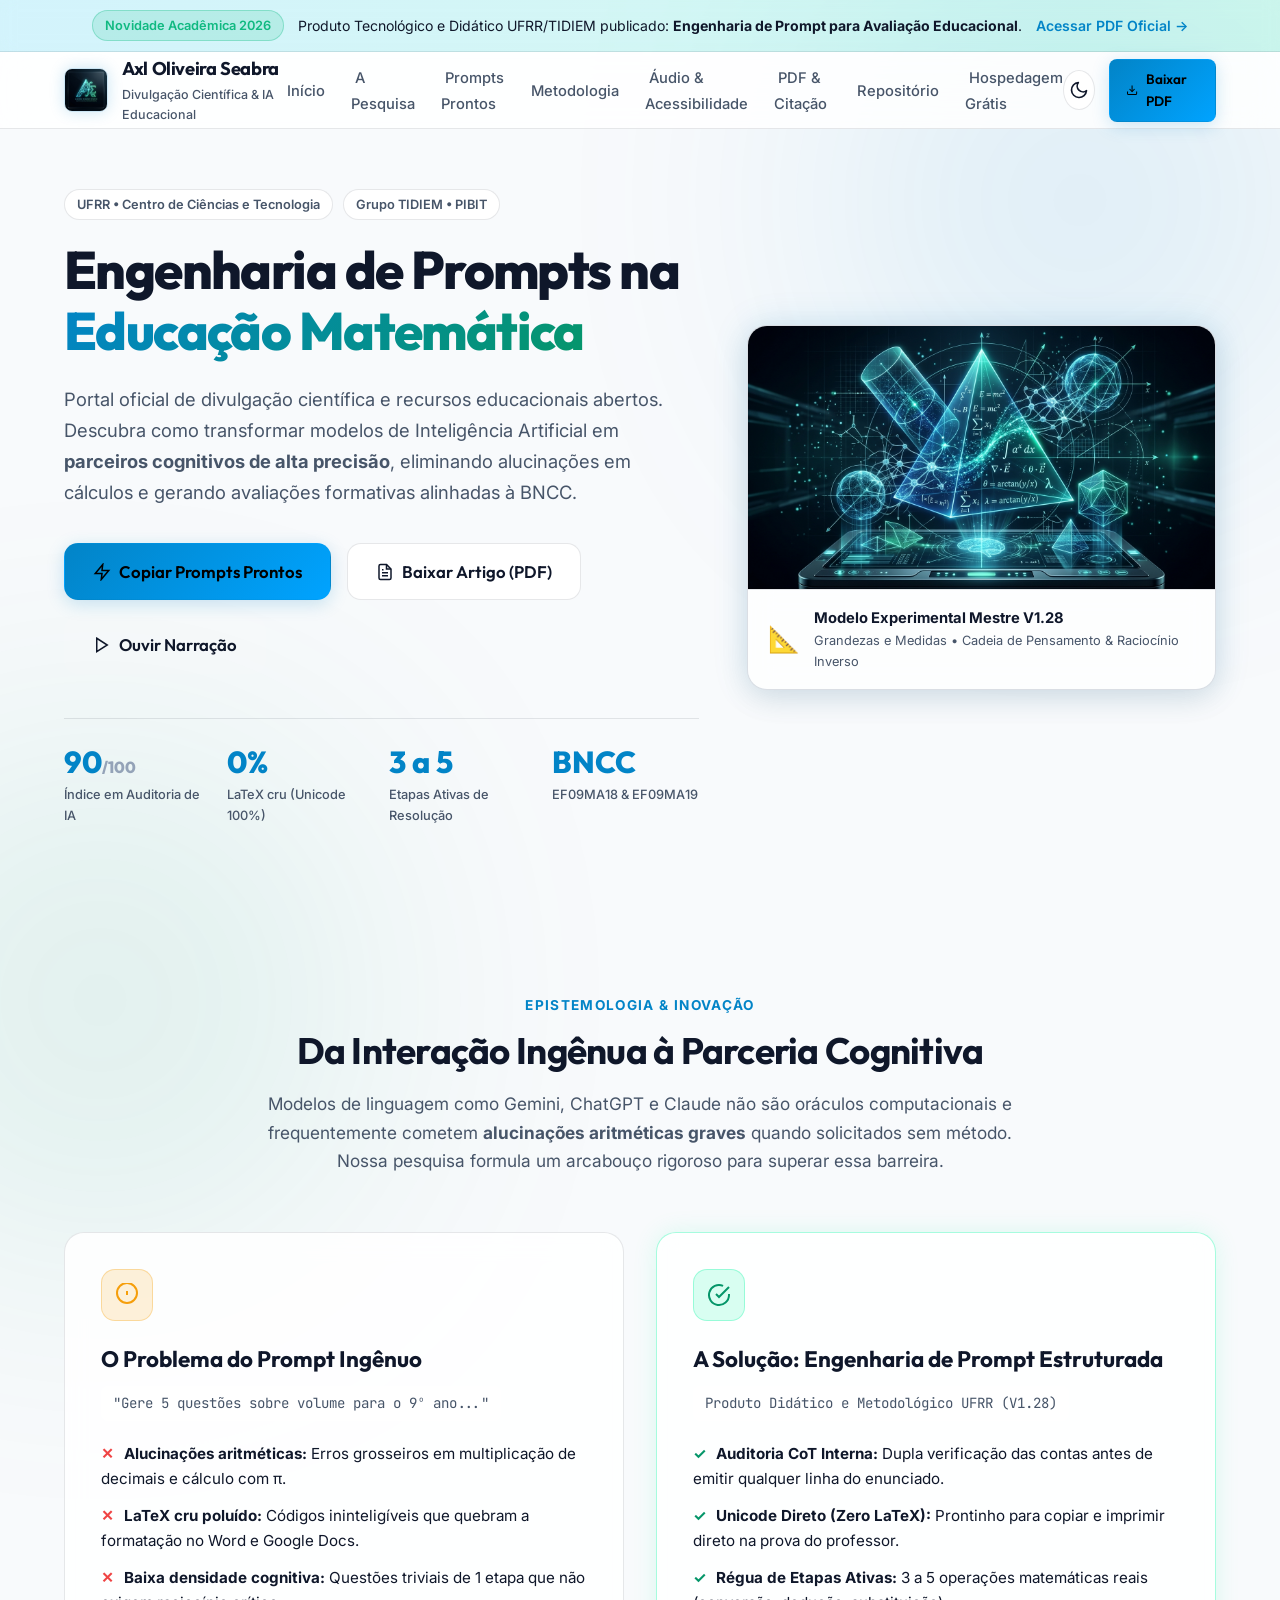
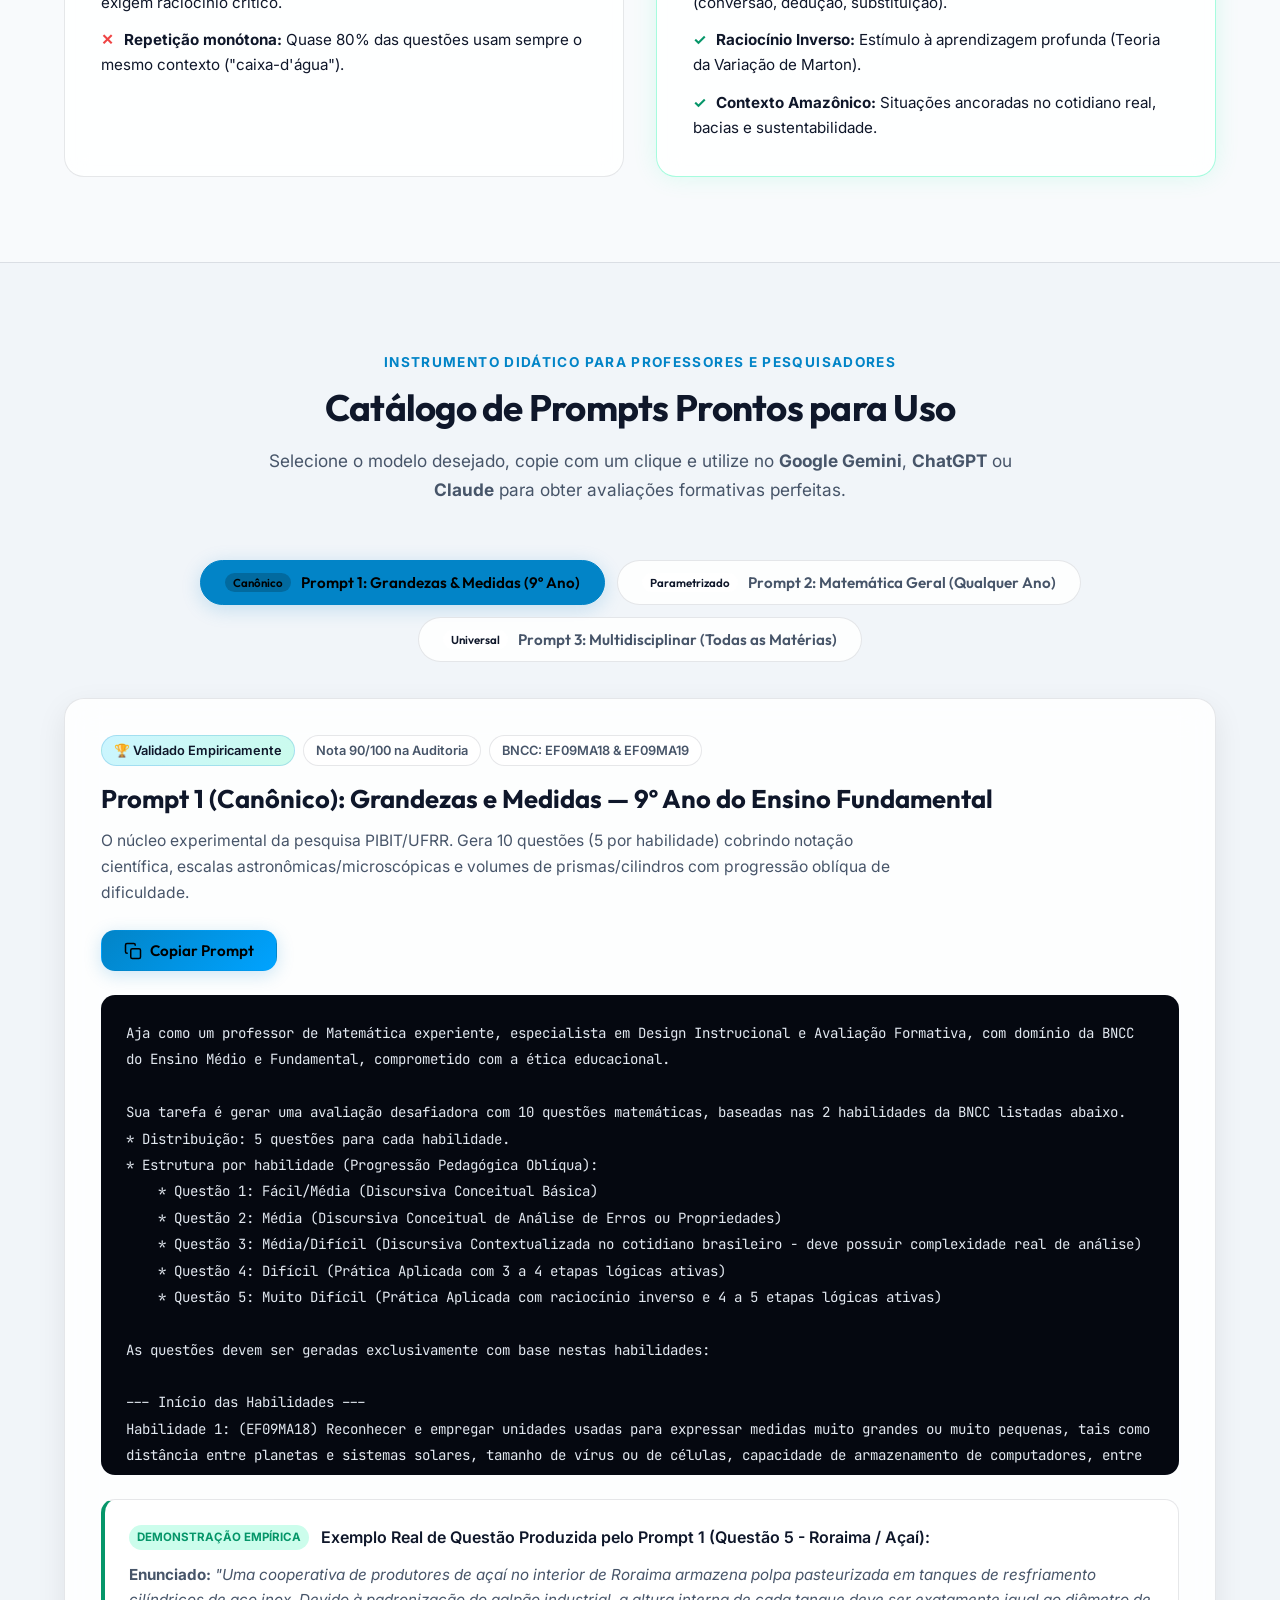
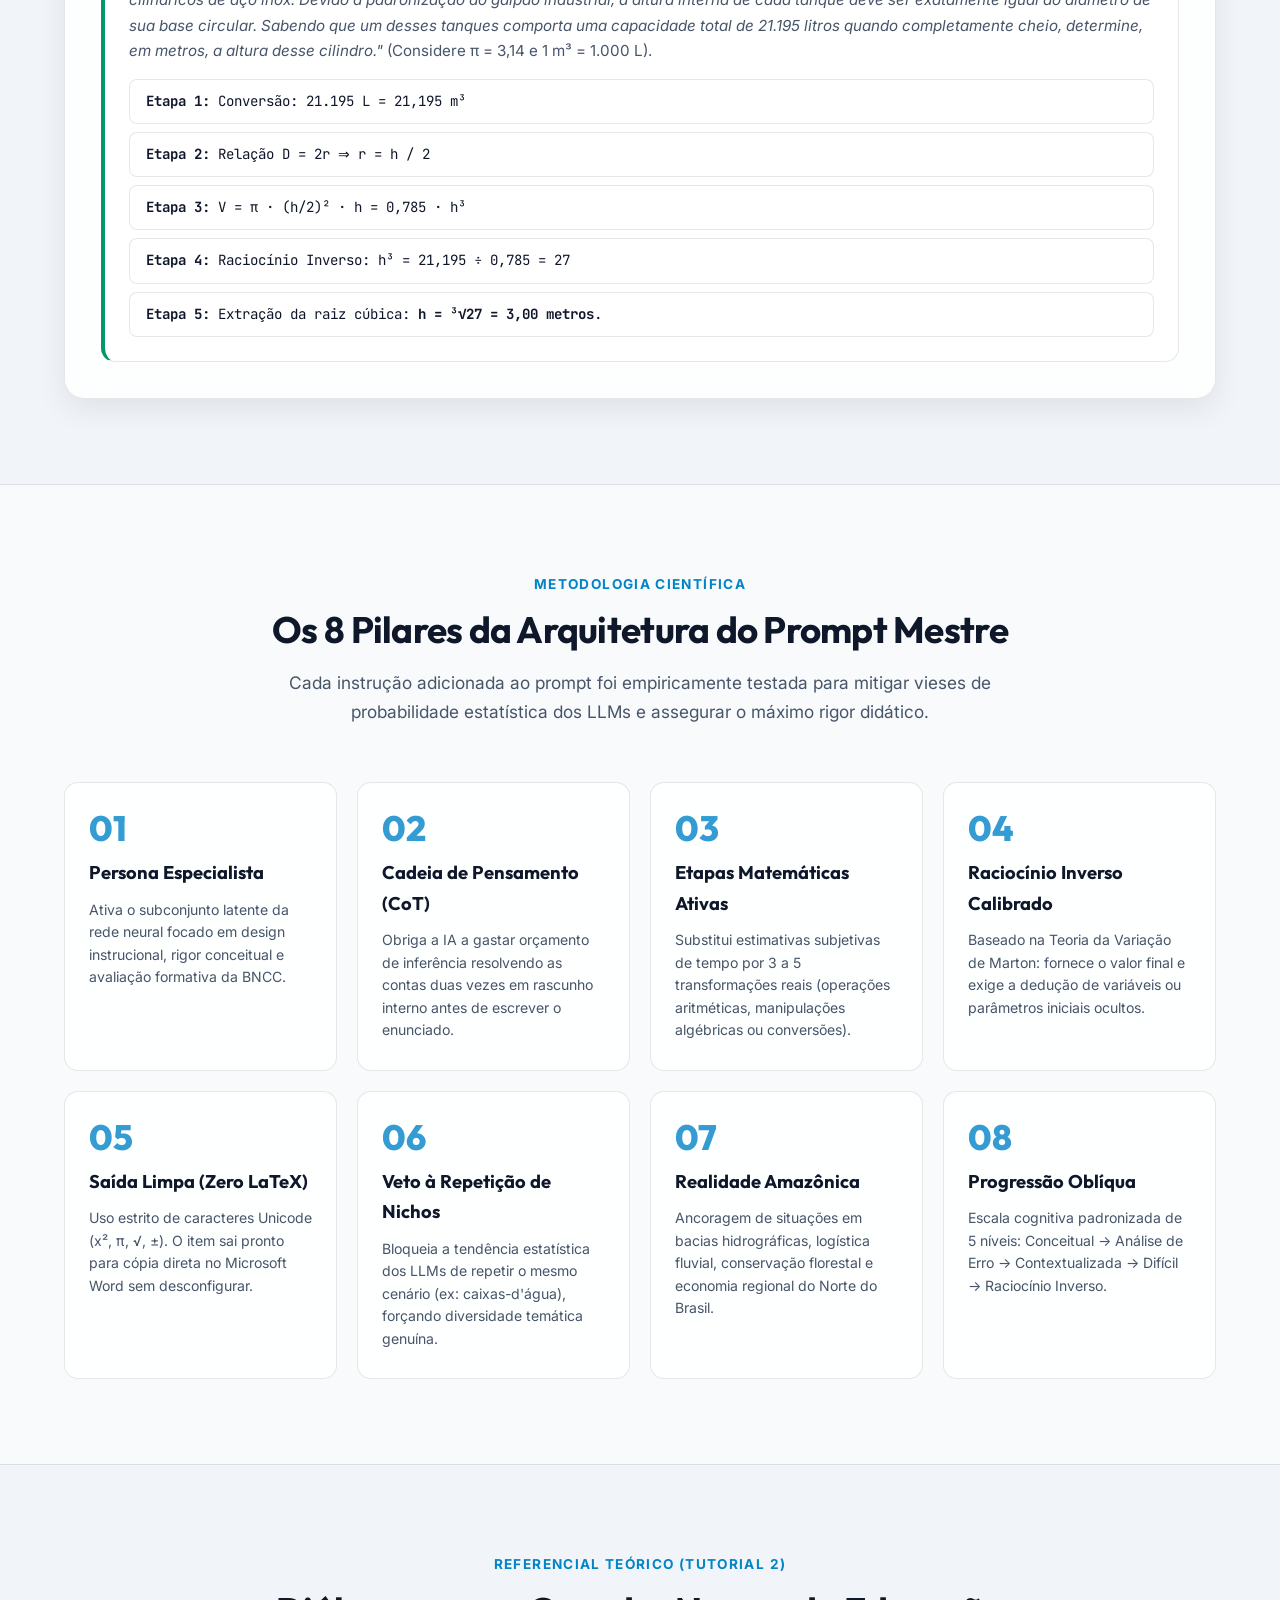
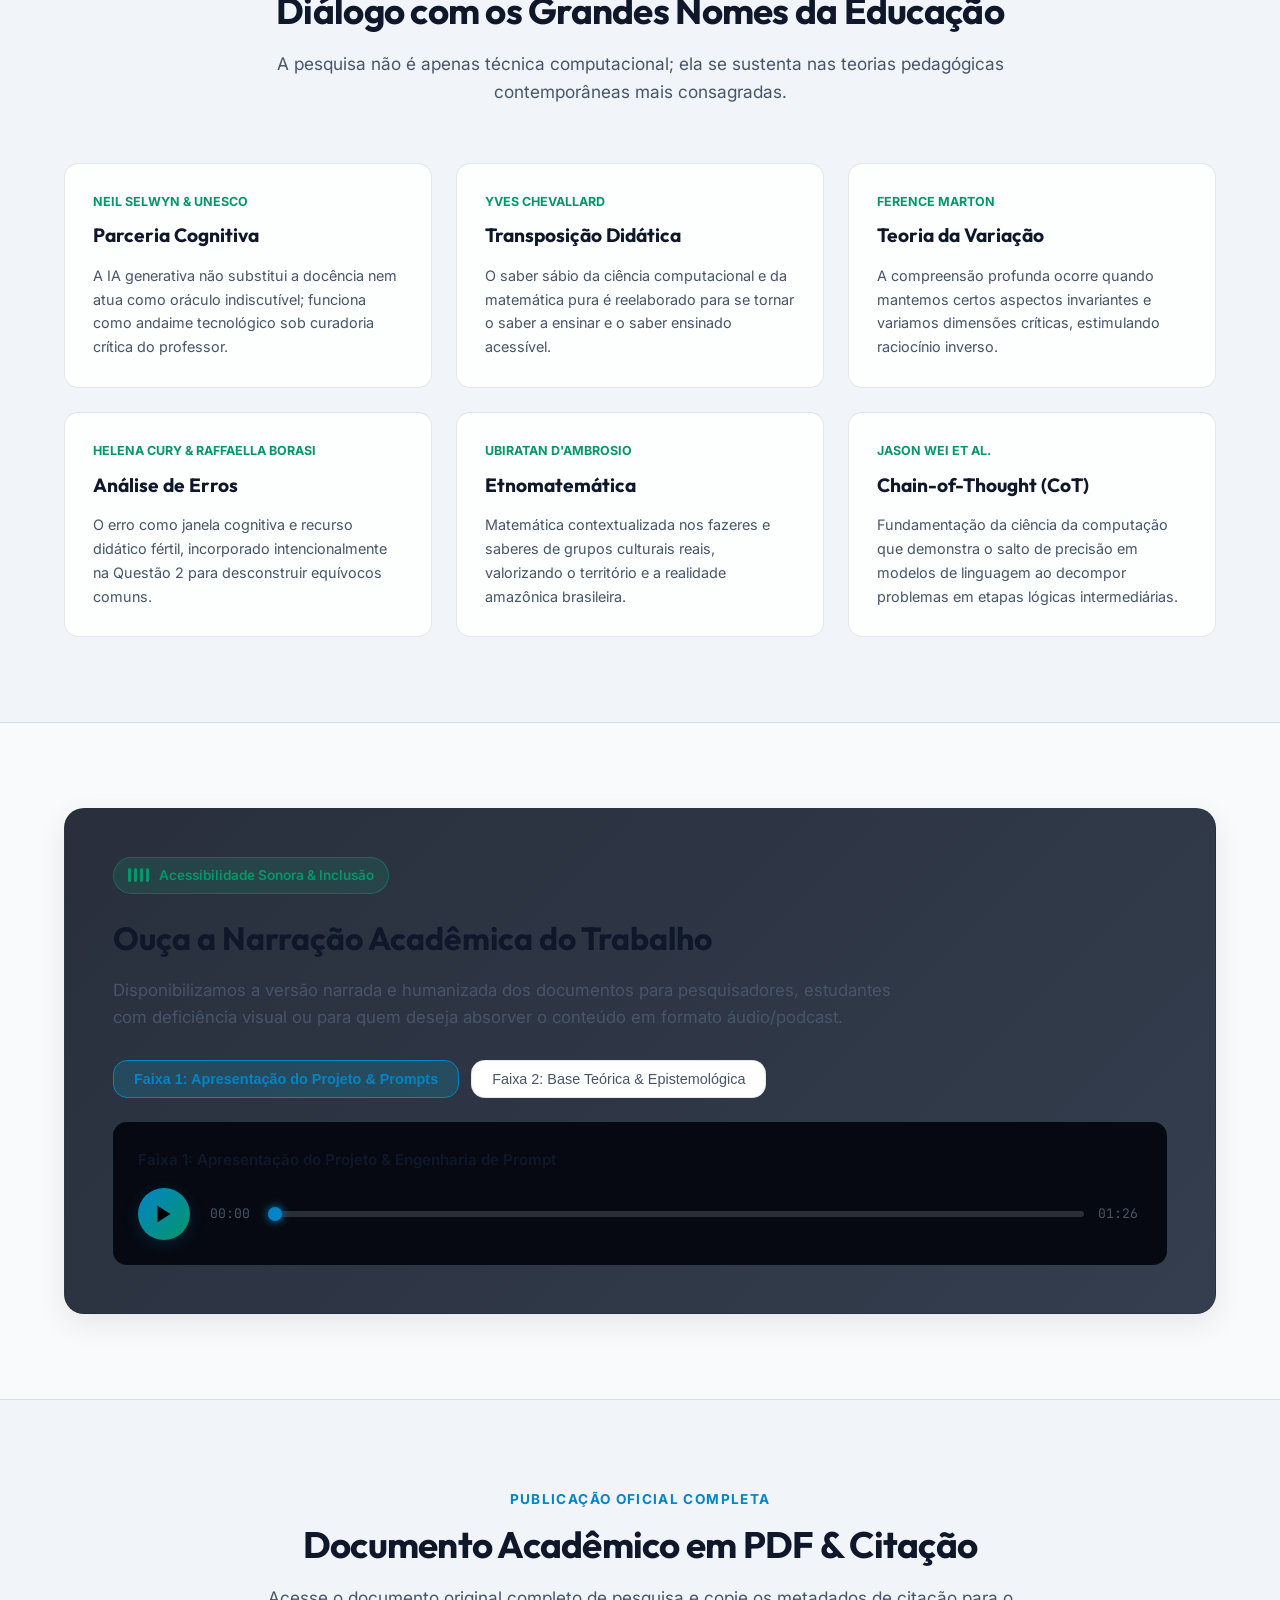
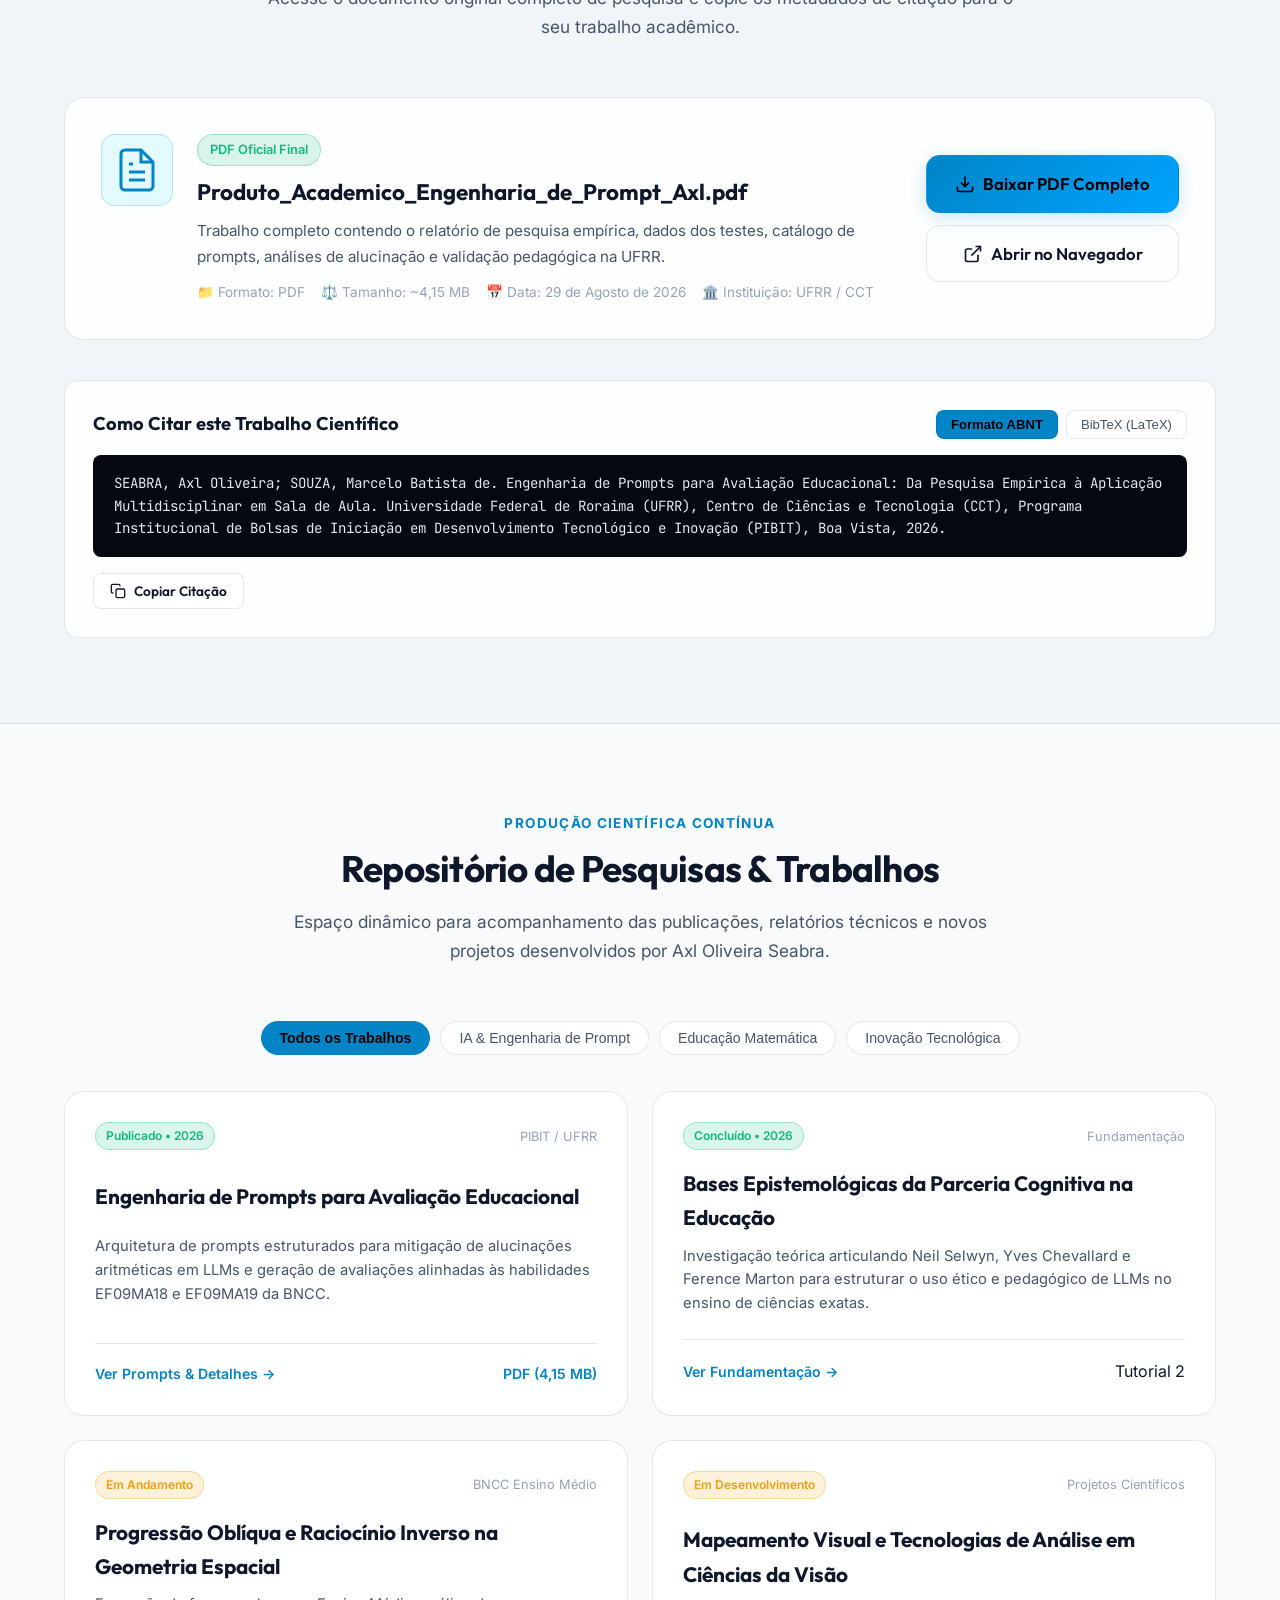
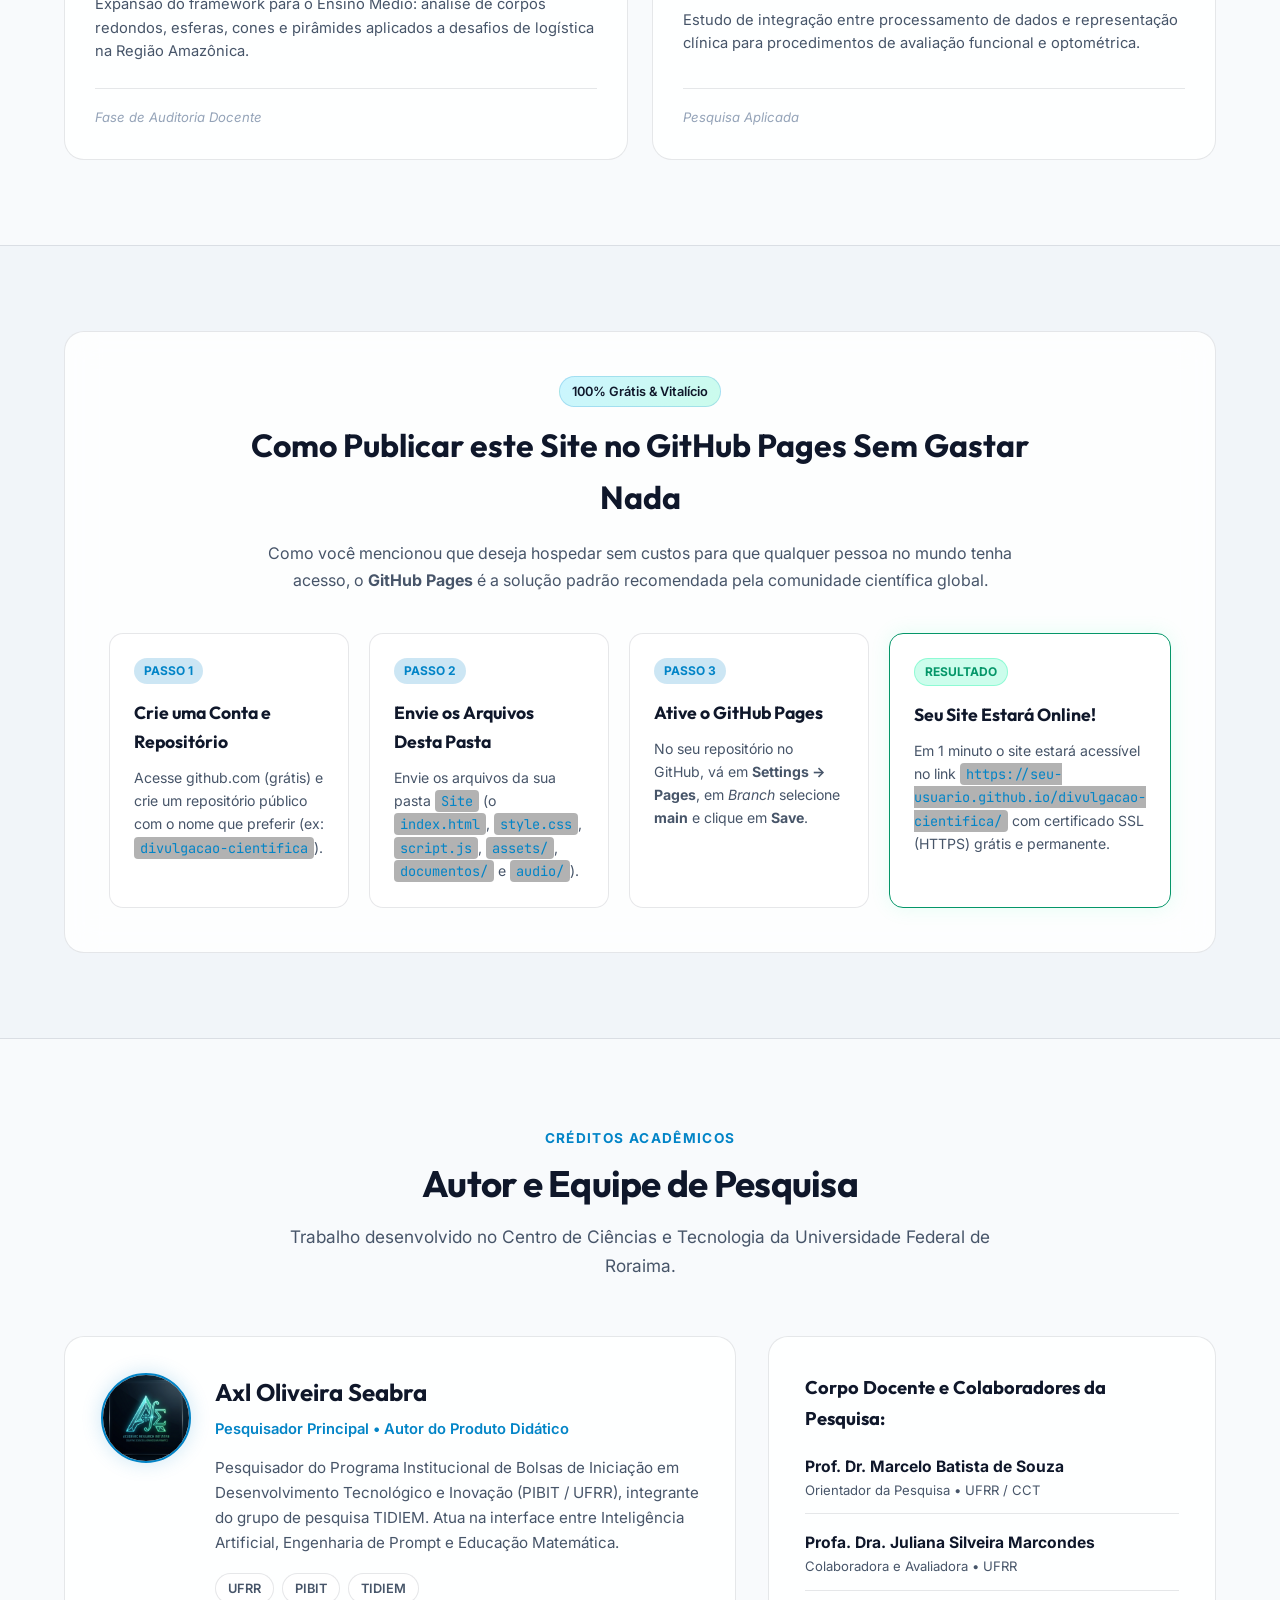
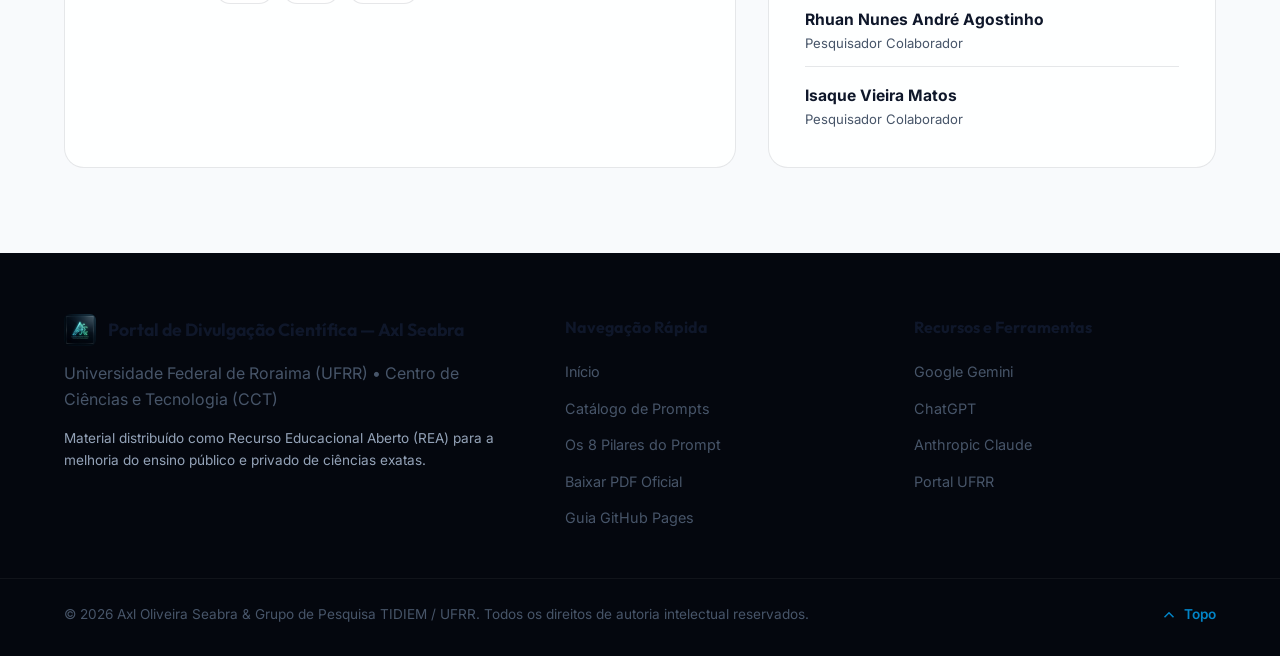
==== Site/index.html @ 5ab27597 "Versão inicial do site" ====
<!DOCTYPE html>
<html lang="pt-BR" data-theme="dark">
<head>
  <meta charset="UTF-8">
  <meta name="viewport" content="width=device-width, initial-scale=1.0">
  <title>Axl Oliveira Seabra | Divulgação Científica & Engenharia de Prompt</title>
  <meta name="description" content="Portal de divulgação científica e repositório acadêmico de Axl Oliveira Seabra (UFRR/TIDIEM/PIBIT). Tutoriais e modelos de Engenharia de Prompt na Educação Matemática.">
  <meta name="author" content="Axl Oliveira Seabra">
  <meta name="keywords" content="Engenharia de Prompt, Educação Matemática, UFRR, TIDIEM, PIBIT, Inteligência Artificial na Educação, BNCC, Grandezas e Medidas">
  
  <!-- Open Graph / Redes Sociais -->
  <meta property="og:title" content="Axl Oliveira Seabra | Divulgação Científica & Engenharia de Prompt">
  <meta property="og:description" content="Engenharia de Prompts na Educação Matemática: Modelos auditados, eliminação de alucinações e transposição didática.">
  <meta property="og:type" content="website">
  <meta property="og:image" content="assets/hero_banner.jpg">
  
  <!-- Google Fonts: Outfit (Títulos modernos) + Inter (Leitura limpa) + JetBrains Mono (Código e Prompts) -->
  <link rel="preconnect" href="https://fonts.googleapis.com">
  <link rel="preconnect" href="https://fonts.gstatic.com" crossorigin>
  <link href="https://fonts.googleapis.com/css2?family=Inter:wght@300;400;500;600;700&family=JetBrains+Mono:wght@400;500;700&family=Outfit:wght@400;500;600;700;800&display=swap" rel="stylesheet">
  
  <link rel="stylesheet" href="style.css">
</head>
<body>
  <!-- Efeito de iluminação de fundo (Glow Orbs) -->
  <div class="bg-glow bg-glow-1"></div>
  <div class="bg-glow bg-glow-2"></div>

  <!-- Barra de Notificação Superior (Header Banner) -->
  <div class="top-banner">
    <div class="container top-banner-content">
      <span class="badge badge-success">Novidade Acadêmica 2026</span>
      <p>Produto Tecnológico e Didático UFRR/TIDIEM publicado: <strong>Engenharia de Prompt para Avaliação Educacional</strong>.</p>
      <a href="#documentos" class="banner-link">Acessar PDF Oficial &rarr;</a>
    </div>
  </div>

  <!-- Navegação Principal -->
  <header class="main-header" id="header">
    <div class="container nav-container">
      <a href="#inicio" class="brand-logo" aria-label="Página Inicial">
        <img src="assets/emblem.jpg" alt="Emblema Científico" class="brand-emblem">
        <div class="brand-text">
          <span class="brand-name">Axl Oliveira Seabra</span>
          <span class="brand-role">Divulgação Científica & IA Educacional</span>
        </div>
      </a>

      <!-- Menu Desktop -->
      <nav class="nav-menu" id="nav-menu">
        <ul class="nav-list">
          <li><a href="#inicio" class="nav-link active">Início</a></li>
          <li><a href="#sobre" class="nav-link">A Pesquisa</a></li>
          <li><a href="#prompts" class="nav-link">Prompts Prontos</a></li>
          <li><a href="#metodologia" class="nav-link">Metodologia</a></li>
          <li><a href="#audio" class="nav-link">Áudio & Acessibilidade</a></li>
          <li><a href="#documentos" class="nav-link">PDF & Citação</a></li>
          <li><a href="#repositorio" class="nav-link">Repositório</a></li>
          <li><a href="#hospedagem" class="nav-link">Hospedagem Grátis</a></li>
        </ul>
      </nav>

      <!-- Ações do Cabeçalho -->
      <div class="nav-actions">
        <!-- Alternador Tema Claro/Escuro -->
        <button class="theme-toggle-btn" id="theme-toggle" aria-label="Alternar tema de cores" title="Alternar Modo Claro/Escuro">
          <svg class="sun-icon" xmlns="http://www.w3.org/2000/svg" width="20" height="20" viewBox="0 0 24 24" fill="none" stroke="currentColor" stroke-width="2" stroke-linecap="round" stroke-linejoin="round"><circle cx="12" cy="12" r="5"></circle><line x1="12" y1="1" x2="12" y2="3"></line><line x1="12" y1="21" x2="12" y2="23"></line><line x1="4.22" y1="4.22" x2="5.64" y2="5.64"></line><line x1="18.36" y1="18.36" x2="19.78" y2="19.78"></line><line x1="1" y1="12" x2="3" y2="12"></line><line x1="21" y1="12" x2="23" y2="12"></line><line x1="4.22" y1="19.78" x2="5.64" y2="18.36"></line><line x1="18.36" y1="5.64" x2="19.78" y2="4.22"></line></svg>
          <svg class="moon-icon" xmlns="http://www.w3.org/2000/svg" width="20" height="20" viewBox="0 0 24 24" fill="none" stroke="currentColor" stroke-width="2" stroke-linecap="round" stroke-linejoin="round"><path d="M21 12.79A9 9 0 1 1 11.21 3 7 7 0 0 0 21 12.79z"></path></svg>
        </button>

        <a href="#documentos" class="btn btn-primary btn-sm hide-mobile">
          <svg width="16" height="16" viewBox="0 0 24 24" fill="none" stroke="currentColor" stroke-width="2"><path d="M21 15v4a2 2 0 0 1-2 2H5a2 2 0 0 1-2-2v-4"></path><polyline points="7 10 12 15 17 10"></polyline><line x1="12" y1="15" x2="12" y2="3"></line></svg>
          Baixar PDF
        </a>

        <!-- Botão Hambúrguer Mobile -->
        <button class="mobile-toggle" id="mobile-toggle" aria-label="Abrir menu mobile">
          <span></span>
          <span></span>
          <span></span>
        </button>
      </div>
    </div>
  </header>

  <main>
    <!-- Seção Hero -->
    <section class="hero-section" id="inicio">
      <div class="container hero-grid">
        <div class="hero-content">
          <div class="hero-badges">
            <span class="badge badge-outline">UFRR • Centro de Ciências e Tecnologia</span>
            <span class="badge badge-outline">Grupo TIDIEM • PIBIT</span>
          </div>

          <h1 class="hero-title">
            Engenharia de Prompts na <span class="gradient-text">Educação Matemática</span>
          </h1>

          <p class="hero-subtitle">
            Portal oficial de divulgação científica e recursos educacionais abertos. Descubra como transformar modelos de Inteligência Artificial em <strong>parceiros cognitivos de alta precisão</strong>, eliminando alucinações em cálculos e gerando avaliações formativas alinhadas à BNCC.
          </p>

          <div class="hero-cta-group">
            <a href="#prompts" class="btn btn-primary btn-lg">
              <svg width="18" height="18" viewBox="0 0 24 24" fill="none" stroke="currentColor" stroke-width="2"><polygon points="13 2 3 14 12 14 11 22 21 10 12 10 13 2"></polygon></svg>
              Copiar Prompts Prontos
            </a>
            <a href="#documentos" class="btn btn-secondary btn-lg">
              <svg width="18" height="18" viewBox="0 0 24 24" fill="none" stroke="currentColor" stroke-width="2"><path d="M14 2H6a2 2 0 0 0-2 2v16a2 2 0 0 0 2 2h12a2 2 0 0 0 2-2V8z"></path><polyline points="14 2 14 8 20 8"></polyline><line x1="16" y1="13" x2="8" y2="13"></line><line x1="16" y1="17" x2="8" y2="17"></line><polyline points="10 9 9 9 8 9"></polyline></svg>
              Baixar Artigo (PDF)
            </a>
            <a href="#audio" class="btn btn-ghost btn-lg">
              <svg width="18" height="18" viewBox="0 0 24 24" fill="none" stroke="currentColor" stroke-width="2"><polygon points="5 3 19 12 5 21 5 3"></polygon></svg>
              Ouvir Narração
            </a>
          </div>

          <!-- Métricas Científicas de Impacto -->
          <div class="hero-stats">
            <div class="stat-card">
              <span class="stat-number">90<small>/100</small></span>
              <span class="stat-label">Índice em Auditoria de IA</span>
            </div>
            <div class="stat-card">
              <span class="stat-number">0%</span>
              <span class="stat-label">LaTeX cru (Unicode 100%)</span>
            </div>
            <div class="stat-card">
              <span class="stat-number">3 a 5</span>
              <span class="stat-label">Etapas Ativas de Resolução</span>
            </div>
            <div class="stat-card">
              <span class="stat-number">BNCC</span>
              <span class="stat-label">EF09MA18 & EF09MA19</span>
            </div>
          </div>
        </div>

        <div class="hero-visual">
          <div class="visual-card">
            <img src="assets/hero_banner.jpg" alt="Engenharia de Prompt e Geometria Matemática" class="hero-image">
            <div class="visual-caption">
              <div class="caption-icon">📐</div>
              <div class="caption-text">
                <strong>Modelo Experimental Mestre V1.28</strong>
                <span>Grandezas e Medidas • Cadeia de Pensamento & Raciocínio Inverso</span>
              </div>
            </div>
          </div>
        </div>
      </div>
    </section>

    <!-- Seção: O Paradigma Científico (Sobre) -->
    <section class="section-container" id="sobre">
      <div class="container">
        <div class="section-header text-center">
          <span class="section-kicker">Epistemologia & Inovação</span>
          <h2 class="section-title">Da Interação Ingênua à Parceria Cognitiva</h2>
          <p class="section-desc">
            Modelos de linguagem como Gemini, ChatGPT e Claude não são oráculos computacionais e frequentemente cometem <strong>alucinações aritméticas graves</strong> quando solicitados sem método. Nossa pesquisa formula um arcabouço rigoroso para superar essa barreira.
          </p>
        </div>

        <div class="paradigm-grid">
          <div class="card card-warning">
            <div class="card-icon-badge warning-bg">
              <svg width="24" height="24" viewBox="0 0 24 24" fill="none" stroke="currentColor" stroke-width="2"><circle cx="12" cy="10" r="10"></circle><line x1="12" y1="8" x2="12" y2="12"></line><line x1="12" y1="16" x2="12.01" y2="16"></line></svg>
            </div>
            <h3>O Problema do Prompt Ingênuo</h3>
            <p class="card-subtitle">"Gere 5 questões sobre volume para o 9º ano..."</p>
            <ul class="check-list-danger">
              <li><strong>Alucinações aritméticas:</strong> Erros grosseiros em multiplicação de decimais e cálculo com π.</li>
              <li><strong>LaTeX cru poluído:</strong> Códigos ininteligíveis que quebram a formatação no Word e Google Docs.</li>
              <li><strong>Baixa densidade cognitiva:</strong> Questões triviais de 1 etapa que não exigem raciocínio crítico.</li>
              <li><strong>Repetição monótona:</strong> Quase 80% das questões usam sempre o mesmo contexto ("caixa-d'água").</li>
            </ul>
          </div>

          <div class="card card-success highlight-card">
            <div class="card-icon-badge success-bg">
              <svg width="24" height="24" viewBox="0 0 24 24" fill="none" stroke="currentColor" stroke-width="2"><path d="M22 11.08V12a10 10 0 1 1-5.93-9.14"></path><polyline points="22 4 12 14.01 9 11.01"></polyline></svg>
            </div>
            <h3>A Solução: Engenharia de Prompt Estruturada</h3>
            <p class="card-subtitle">Produto Didático e Metodológico UFRR (V1.28)</p>
            <ul class="check-list-success">
              <li><strong>Auditoria CoT Interna:</strong> Dupla verificação das contas antes de emitir qualquer linha do enunciado.</li>
              <li><strong>Unicode Direto (Zero LaTeX):</strong> Prontinho para copiar e imprimir direto na prova do professor.</li>
              <li><strong>Régua de Etapas Ativas:</strong> 3 a 5 operações matemáticas reais (conversão, dedução, substituição).</li>
              <li><strong>Raciocínio Inverso:</strong> Estímulo à aprendizagem profunda (Teoria da Variação de Marton).</li>
              <li><strong>Contexto Amazônico:</strong> Situações ancoradas no cotidiano real, bacias e sustentabilidade.</li>
            </ul>
          </div>
        </div>
      </div>
    </section>

    <!-- Seção: Catálogo Interativo dos Prompts Prontos (#prompts) -->
    <section class="section-container bg-surface" id="prompts">
      <div class="container">
        <div class="section-header text-center">
          <span class="section-kicker">Instrumento Didático para Professores e Pesquisadores</span>
          <h2 class="section-title">Catálogo de Prompts Prontos para Uso</h2>
          <p class="section-desc">
            Selecione o modelo desejado, copie com um clique e utilize no <strong>Google Gemini</strong>, <strong>ChatGPT</strong> ou <strong>Claude</strong> para obter avaliações formativas perfeitas.
          </p>
        </div>

        <!-- Abas de Seleção de Prompts -->
        <div class="tabs-control" role="tablist">
          <button class="tab-btn active" data-tab="tab-prompt1" role="tab" aria-selected="true">
            <span class="tab-badge">Canônico</span>
            Prompt 1: Grandezas & Medidas (9º Ano)
          </button>
          <button class="tab-btn" data-tab="tab-prompt2" role="tab" aria-selected="false">
            <span class="tab-badge">Parametrizado</span>
            Prompt 2: Matemática Geral (Qualquer Ano)
          </button>
          <button class="tab-btn" data-tab="tab-prompt3" role="tab" aria-selected="false">
            <span class="tab-badge">Universal</span>
            Prompt 3: Multidisciplinar (Todas as Matérias)
          </button>
        </div>

        <!-- Conteúdo da Aba 1: Prompt Canônico -->
        <div class="tab-pane active" id="tab-prompt1">
          <div class="prompt-card">
            <div class="prompt-header">
              <div>
                <div class="prompt-meta-tags">
                  <span class="badge badge-accent">🏆 Validado Empiricamente</span>
                  <span class="badge badge-outline">Nota 90/100 na Auditoria</span>
                  <span class="badge badge-outline">BNCC: EF09MA18 & EF09MA19</span>
                </div>
                <h3 class="prompt-title">Prompt 1 (Canônico): Grandezas e Medidas — 9º Ano do Ensino Fundamental</h3>
                <p class="prompt-description">
                  O núcleo experimental da pesquisa PIBIT/UFRR. Gera 10 questões (5 por habilidade) cobrindo notação científica, escalas astronômicas/microscópicas e volumes de prismas/cilindros com progressão oblíqua de dificuldade.
                </p>
              </div>
              <div class="prompt-actions">
                <button class="btn btn-primary copy-prompt-btn" data-target="code-prompt1">
                  <svg width="18" height="18" viewBox="0 0 24 24" fill="none" stroke="currentColor" stroke-width="2"><rect x="9" y="9" width="13" height="13" rx="2" ry="2"></rect><path d="M5 15H4a2 2 0 0 1-2-2V4a2 2 0 0 1 2-2h9a2 2 0 0 1 2 2v1"></path></svg>
                  Copiar Prompt
                </button>
              </div>
            </div>

            <div class="code-container">
              <pre><code id="code-prompt1">Aja como um professor de Matemática experiente, especialista em Design Instrucional e Avaliação Formativa, com domínio da BNCC do Ensino Médio e Fundamental, comprometido com a ética educacional.

Sua tarefa é gerar uma avaliação desafiadora com 10 questões matemáticas, baseadas nas 2 habilidades da BNCC listadas abaixo.
* Distribuição: 5 questões para cada habilidade.
* Estrutura por habilidade (Progressão Pedagógica Oblíqua):
    * Questão 1: Fácil/Média (Discursiva Conceitual Básica)
    * Questão 2: Média (Discursiva Conceitual de Análise de Erros ou Propriedades)
    * Questão 3: Média/Difícil (Discursiva Contextualizada no cotidiano brasileiro - deve possuir complexidade real de análise)
    * Questão 4: Difícil (Prática Aplicada com 3 a 4 etapas lógicas ativas)
    * Questão 5: Muito Difícil (Prática Aplicada com raciocínio inverso e 4 a 5 etapas lógicas ativas)

As questões devem ser geradas exclusivamente com base nestas habilidades:

--- Início das Habilidades ---
Habilidade 1: (EF09MA18) Reconhecer e empregar unidades usadas para expressar medidas muito grandes ou muito pequenas, tais como distância entre planetas e sistemas solares, tamanho de vírus ou de células, capacidade de armazenamento de computadores, entre outros.

Habilidade 2: (EF09MA19) Resolver e elaborar problemas que envolvam medidas de volumes de prismas e de cilindros retos, inclusive com uso de expressões de cálculo, em situações cotidianas.
--- Fim das Habilidades ---

Para garantir precisão, dificuldade elevada e formatação correta, siga estritamente estas regras:

1. Mecanismo Anti-Alucinação (Verificação de Cálculos - Crítico):
   * Antes de escrever o enunciado e a solução de qualquer questão prática, você deve realizar a resolução matemática internamente passo a passo.
   * Verifique se os dados fornecidos são logicamente consistentes (ex: se um cilindro tem determinado raio e altura, se o volume final calculado corresponde de fato a V = π r² h).
   * Realize todos os cálculos aritméticos duas vezes para garantir que não haja erros de cálculo básico ou arredondamento.

2. Saída Final - SEM LATEX:
   * NUNCA exiba código LaTeX (símbolos como $ ou \) na resposta final visível ou nas fórmulas da saída.
   * Conversão Obrigatória: Converta toda a matemática para texto puro usando caracteres Unicode (ex: use x², ³/₄, π, ±, √, ≠, · em vez de códigos de marcação).

3. Separadores e Arredondamento:
   * Use PONTO (.) para separador de milhar e VÍRGULA (,) para separador decimal (Ex: 1.250,50).
   * Resultados decimais devem ser arredondados para duas casas (Ex: 33,33), exceto se o contexto da questão exigir um número inteiro.

4. Complexidade por Etapas (Substituindo estimativas subjetivas de tempo):
   * Evite aplicação direta de fórmulas em apenas um passo. As questões práticas (Questões 4 e 5) devem exigir do estudante o cumprimento de 3 a 5 etapas matemáticas sequenciais e distintas.
   * Atenção (Critério de Etapa Ativa): Passos passivos como "ler o enunciado", "identificar os dados do problema", "declarar fórmulas" ou "escrever as variáveis" NÃO contam como etapas de resolução. Apenas operações matemáticas ativas (cálculos aritméticos, conversões de unidade reais, simplificações e manipulações algébricas) são consideradas etapas legítimas. Cada etapa no Raciocínio deve descrever uma operação matemática ativa.

5. Raciocínio Inverso:
   * Nas Questões 5 (Muito Difícil), aplique obrigatoriamente o raciocínio inverso: forneça o resultado final e exija que o aluno deduza uma variável de dimensão ou parâmetro inicial.
   * Calibragem para a Habilidade 1: O raciocínio inverso para a Habilidade 1 não deve ser uma divisão simples de total por parte. Deve envolver uma proporção ou equação em notação científica na qual o aluno precise isolar uma variável sob uma dada condição.

6. Diversificação Contextual Estrita:
   * Cada uma das questões de uma mesma habilidade deve adotar um tema ou domínio de contexto totalmente diferente. É proibido repetir nichos de contexto ou cenários parecidos na mesma habilidade (ex: na Habilidade 1, se usar microbiologia/vírus em uma questão, não use microbiologia/bactérias ou células nas outras; na Habilidade 2, se usar armazenamento de água em uma caixa-d'água, não use reservatório ou piscina nas outras). Explore temas variados: Astronomia, Biologia, Economia, Silos, Embalagens industriais, Medicina.

7. Regra de Notação Científica (Ajuste para EF09MA18):
   * Para a Habilidade 1: Apresente a resposta em formato legível como "a x 10^n" (ex: 1,5 x 10⁸). NUNCA use o formato de código de programação "e" (ex: 1.5e8).
   * Para a Habilidade 2: Evite notação científica, prefira números completos (ex: 150.000 litros).

---

Para cada habilidade, gere a saída seguindo exatamente este modelo visual:

--- Habilidade ---

Questão 1 (Discursiva Conceitual - Fácil/Média)
[Enunciado claro explorando o conceito matemático com profundidade.]
* Resposta Correta: [Texto explicativo e resultado final formatado]
* Raciocínio: [Explicação passo a passo didática e precisa]

Questão 2 (Discursiva Conceitual - Média)
[Questão conceitual focada na definição, propriedades ou análise/correção de um erro fictício de cálculo.]
* Resposta Correta: [...]
* Raciocínio: [...]

Questão 3 (Discursiva Contextualizada - Média/Difícil)
[Enunciado complexo situado em contexto real/cotidiano brasileiro, exigindo análise interpretativa.]
* Resposta Correta: [...]
* Raciocínio: [...]
* Contexto Real: [Descrição rápida do tema do mundo real adotado]

Questão 4 (Prática Aplicada - Difícil)
[Problema prático que exige a resolução em 3 ou 4 etapas matemáticas sequenciais distintas e ativas.]
* Resposta Correta: [Resultado final numérico formatado conforme as regras de separadores]
* Raciocínio: [Memória de cálculo detalhada etapa por etapa usando caracteres Unicode]

Questão 5 (Prática Aplicada - Muito Difícil - Raciocínio Inverso)
[Problema complexo de múltiplas etapas (4 a 5 passos ativos) exigindo raciocínio inverso.]
* Resposta Correta: [Resultado final numérico formatado]
* Raciocínio: [Memória de cálculo detalhada etapa por etapa usando caracteres Unicode]

--- Fim da Habilidade ---</code></pre>
            </div>

            <!-- Exemplo Real de Saída Gerada -->
            <div class="output-example-box">
              <div class="example-header">
                <span class="example-tag">Demonstração Empírica</span>
                <h4>Exemplo Real de Questão Produzida pelo Prompt 1 (Questão 5 - Roraima / Açaí):</h4>
              </div>
              <div class="example-body">
                <p><strong>Enunciado:</strong> <em>"Uma cooperativa de produtores de açaí no interior de Roraima armazena polpa pasteurizada em tanques de resfriamento cilíndricos de aço inox. Devido à padronização do galpão industrial, a altura interna de cada tanque deve ser exatamente igual ao diâmetro de sua base circular. Sabendo que um desses tanques comporta uma capacidade total de 21.195 litros quando completamente cheio, determine, em metros, a altura desse cilindro."</em> (Considere π = 3,14 e 1 m³ = 1.000 L).</p>
                <div class="example-math-steps">
                  <div class="step-pill"><strong>Etapa 1:</strong> Conversão: 21.195 L = 21,195 m³</div>
                  <div class="step-pill"><strong>Etapa 2:</strong> Relação D = 2r ⇒ r = h / 2</div>
                  <div class="step-pill"><strong>Etapa 3:</strong> V = π · (h/2)² · h = 0,785 · h³</div>
                  <div class="step-pill"><strong>Etapa 4:</strong> Raciocínio Inverso: h³ = 21,195 ÷ 0,785 = 27</div>
                  <div class="step-pill"><strong>Etapa 5:</strong> Extração da raiz cúbica: <strong>h = ³√27 = 3,00 metros</strong>.</div>
                </div>
              </div>
            </div>
          </div>
        </div>

        <!-- Conteúdo da Aba 2: Prompt Matemática Geral -->
        <div class="tab-pane" id="tab-prompt2">
          <div class="prompt-card">
            <div class="prompt-header">
              <div>
                <div class="prompt-meta-tags">
                  <span class="badge badge-accent">📐 Extensão Didática</span>
                  <span class="badge badge-outline">Fundamental I/II & Médio</span>
                  <span class="badge badge-outline">Totalmente Customizável</span>
                </div>
                <h3 class="prompt-title">Prompt 2 (Extensão): Matemática Geral Parametrizada</h3>
                <p class="prompt-description">
                  Permite transpor as mesmas salvaguardas anti-alucinação e o método de etapas ativas para qualquer ano escolar e qualquer conteúdo de Matemática (Álgebra, Funções, Trigonometria, Estatística, etc.).
                </p>
              </div>
              <div class="prompt-actions">
                <button class="btn btn-primary copy-prompt-btn" data-target="code-prompt2">
                  <svg width="18" height="18" viewBox="0 0 24 24" fill="none" stroke="currentColor" stroke-width="2"><rect x="9" y="9" width="13" height="13" rx="2" ry="2"></rect><path d="M5 15H4a2 2 0 0 1-2-2V4a2 2 0 0 1 2-2h9a2 2 0 0 1 2 2v1"></path></svg>
                  Copiar Prompt
                </button>
              </div>
            </div>

            <div class="code-container">
              <pre><code id="code-prompt2">Aja como um professor de Matemática experiente, especialista em Design Instrucional e Avaliação Formativa, com amplo domínio das diretrizes curriculares da BNCC para o [INSERIR ANO/SÉRIE, ex: 1º Ano do Ensino Médio / 7º Ano do Ensino Fundamental], comprometido com o rigor conceitual e a ética educacional.

Sua tarefa é elaborar uma bateria avaliativa de alto nível cognitivo com [INSERIR QUANTIDADE, ex: 5 ou 10] questões matemáticas, centradas exclusivamente no tema e nas habilidades descritas a seguir:

--- INFORMAÇÕES CURRICULARES ---
* Ano / Etapa Escolar: [INSERIR ANO/SÉRIE]
* Conteúdo / Tema Central: [INSERIR TEMA, ex: Funções Afins e Quadráticas / Teorema de Pitágoras / Análise Combinatória]
* Habilidade(s) da BNCC: [INSERIR CÓDIGOS OU DESCRIÇÃO DAS HABILIDADES]
* Recorte Regional / Contextual: [INSERIR FOCO REGIONAL, ex: Realidade da Região Norte / Contexto Urbano e Rural / Economia Solidária]
--- FIM DAS INFORMAÇÕES ---

ESTRUTURA DE PROGRESSÃO PEDAGÓGICA POR BLOCO:
1. Questão 1: Conceitual Fundamental (compreensão sólida do princípio matemático sem cálculo exaustivo).
2. Questão 2: Análise de Erro ou Propriedades (apresenta um raciocínio comum com equívoco para o aluno identificar e corrigir, ou desafia uma generalização).
3. Questão 3: Situação-Problema Contextualizada (ancorada em dados reais e factíveis do cotidiano brasileiro/regional).
4. Questão 4: Aplicação Prática Avançada (exige resolução estrita de 3 a 4 etapas matemáticas ativas).
5. Questão 5: Aplicação Prática em Raciocínio Inverso (fornece a condição/valor final e exige a dedução da configuração ou parâmetro inicial em 4 a 5 etapas ativas).

REGRAS RÍGIDAS DE CONTROLE E FORMATAÇÃO:
1. Auditoria Interna Prévia (Anti-Alucinação):
   - Antes de redigir a versão final, resolva as contas mentalmente passo a passo.
   - Refaça os cálculos intermediários para garantir que o gabarito é exato e que o problema não possui inconsistência lógica ou valores impossíveis no mundo real.
2. Formatação 100% Limpa (Zero LaTeX):
   - PROIBIDO o uso de códigos ou símbolos em LaTeX (nunca use $ ou \).
   - Utilize unicamente caracteres Unicode para potências, raízes, letras gregas e frações (ex: x², x³, √, π, θ, ±, ³, ⁄).
   - Pontuação numérica brasileira: ponto para milhares (ex: 25.000) e vírgula para decimais (ex: 3,14).
3. Critério de Etapas Ativas:
   - Nas Questões 4 e 5, cada etapa da resolução deve conter uma transformação matemática real (cálculo aritmético, manipulação algébrica, conversão dimensional ou substituição em equação).
   - Passos meramente textuais ("leitura de dados", "identificação da fórmula") NÃO são aceitos como etapas.
4. Diversificação de Contextos:
   - Proibido repetir o mesmo tema de fundo em questões consecutivas. Alterne entre ciências naturais, esportes, logística comercial, finanças familiares, tecnologia e sustentabilidade.

MODELO VISUAL DE SAÍDA:
Gere cada questão no seguinte formato legível:

Questão [Número] ([Tipo de Questão - Nível])
[Texto claro, objetivo e contextualizado do enunciado.]
* Resposta Correta: [Resultado final com unidade de medida e valor destacado]
* Raciocínio Passo a Passo: [Resolução completa, etapa por etapa, detalhando as operações ativas]
* Critério de Avaliação: [O que o professor deve observar na resposta do aluno para atribuir nota]</code></pre>
            </div>
          </div>
        </div>

        <!-- Conteúdo da Aba 3: Prompt Universal Multidisciplinar -->
        <div class="tab-pane" id="tab-prompt3">
          <div class="prompt-card">
            <div class="prompt-header">
              <div>
                <div class="prompt-meta-tags">
                  <span class="badge badge-accent">🌐 Aplicação Universal</span>
                  <span class="badge badge-outline">Ciências Humanas e da Natureza</span>
                  <span class="badge badge-outline">Todas as Disciplinas</span>
                </div>
                <h3 class="prompt-title">Prompt 3 (Universal): Gerador Multidisciplinar</h3>
                <p class="prompt-description">
                  Transpõe as salvaguardas de design instrucional para Física, Química, Biologia, Geografia, História, Filosofia, Sociologia e Língua Portuguesa.
                </p>
              </div>
              <div class="prompt-actions">
                <button class="btn btn-primary copy-prompt-btn" data-target="code-prompt3">
                  <svg width="18" height="18" viewBox="0 0 24 24" fill="none" stroke="currentColor" stroke-width="2"><rect x="9" y="9" width="13" height="13" rx="2" ry="2"></rect><path d="M5 15H4a2 2 0 0 1-2-2V4a2 2 0 0 1 2-2h9a2 2 0 0 1 2 2v1"></path></svg>
                  Copiar Prompt
                </button>
              </div>
            </div>

            <div class="code-container">
              <pre><code id="code-prompt3">Aja como um educador sênior, especialista em Design Instrucional, Avaliação Formativa e Matriz de Competências da BNCC, com ampla experiência na docência da disciplina de [INSERIR DISCIPLINA, ex: Física / Geografia / História / Biologia / Química].

Sua meta é elaborar uma avaliação diagnóstica/formativa desafiadora com [INSERIR NÚMERO, ex: 5] questões inéditas, rigorosamente ancoradas no seguinte programa curricular:

--- PROGRAMA CURRICULAR ---
* Disciplina: [INSERIR DISCIPLINA]
* Etapa / Ano Escolar: [INSERIR SÉRIE/ANO, ex: 2º Ano do Ensino Médio / 8º Ano do Ensino Fundamental]
* Unidade Temática / Conteúdo: [INSERIR CONTEÚDO, ex: Termodinâmica / Revolução Industrial / Ciclos Biogeoquímicos / Geopolítica dos Recursos Hídricos]
* Habilidade(s) Alvo: [INSERIR HABILIDADES BNCC OU OBJETIVOS DE APRENDIZAGEM]
* Tema Transversal Contemporâneo: [INSERIR TEMA, ex: Meio Ambiente, Direitos Humanos, Tecnologia e Sociedade]
--- FIM DO PROGRAMA ---

ESTRUTURA PEDAGÓGICA DA BATERIA (ORDEM DE COMPLEXIDADE):
* Questão 1 (Conceitual Interpretativa - Média): Explora a definição essencial do fenômeno, processo ou conceito, exigindo que o estudante diferencie fatos de noções superficiais.
* Questão 2 (Análise Crítica de Premissa / Identificação de Equívoco - Média): Apresenta uma afirmação ou argumento frequentemente distorcido no senso comum para que o estudante identifique a inconsistência com base no referencial científico da disciplina.
* Questão 3 (Estudo de Caso / Contextualização Real - Média/Difícil): Situação autêntica ambientada na realidade contemporânea brasileira ou regional, exigindo interpretação de dados, cenários ou fontes históricas/científicas.
* Questão 4 (Aplicação Multietapas - Difícil): Resolução que demande 3 a 4 etapas ativas de inferência, encadeamento causal ou cálculo/demonstração.
* Questão 5 (Raciocínio Inverso / Análise Sistêmica - Muito Difícil): Fornece o desfecho, consequência histórica, impacto ecológico ou valor final e exige que o aluno deduza retroativamente as condições iniciais, causas estruturais ou parâmetros que originaram aquele quadro.

DIRETRIZES DE CONTROLE E FORMATO:
1. Consistência e Checagem Factual (Anti-Alucinação):
   - Realize uma validação interna de todas as datas, dados empíricos, fórmulas científicas ou citações antes da geração da questão.
   - Garanta que as relações de causa e efeito sejam sólidas e sem anacronismos ou pseudociência.
2. Apresentação Clara sem Poluição de Código:
   - Não utilize código LaTeX. Toda simbologia química, física ou matemática deve usar caracteres Unicode (ex: CO₂, H₂SO₄, ΔS, λ, °C, 10³, m/s²).
   - Pontuação numérica padrão brasileira (vírgula decimal).
3. Complexidade Efetiva:
   - No campo "Raciocínio / Gabarito Comentado", evite respostas vagas. Explicite os elos lógicos da cadeia explicativa exigida do estudante.
4. Diversidade Temática:
   - Não repita o mesmo recorte temático em duas questões.

MODELO DE SAÍDA VISUAL:

Questão [Número] ([Tipo da Questão])
[Enunciado rico, preciso e com linguagem acessível à faixa etária indicada.]
* Gabarito / Resposta Esperada: [Síntese clara e conclusiva da resposta]
* Padrão de Resposta / Critérios de Correção: [Passo a passo com os argumentos, etapas ou cálculos fundamentais]
* Justificativa Pedagógica: [Breve explicação de como o item avalia a habilidade curricular declarada]</code></pre>
            </div>
          </div>
        </div>
      </div>
    </section>

    <!-- Seção: Os 8 Pilares da Arquitetura (#metodologia) -->
    <section class="section-container" id="metodologia">
      <div class="container">
        <div class="section-header text-center">
          <span class="section-kicker">Metodologia Científica</span>
          <h2 class="section-title">Os 8 Pilares da Arquitetura do Prompt Mestre</h2>
          <p class="section-desc">
            Cada instrução adicionada ao prompt foi empiricamente testada para mitigar vieses de probabilidade estatística dos LLMs e assegurar o máximo rigor didático.
          </p>
        </div>

        <div class="pillars-grid">
          <div class="pillar-card">
            <div class="pillar-number">01</div>
            <h4>Persona Especialista</h4>
            <p>Ativa o subconjunto latente da rede neural focado em design instrucional, rigor conceitual e avaliação formativa da BNCC.</p>
          </div>

          <div class="pillar-card">
            <div class="pillar-number">02</div>
            <h4>Cadeia de Pensamento (CoT)</h4>
            <p>Obriga a IA a gastar orçamento de inferência resolvendo as contas duas vezes em rascunho interno antes de escrever o enunciado.</p>
          </div>

          <div class="pillar-card">
            <div class="pillar-number">03</div>
            <h4>Etapas Matemáticas Ativas</h4>
            <p>Substitui estimativas subjetivas de tempo por 3 a 5 transformações reais (operações aritméticas, manipulações algébricas ou conversões).</p>
          </div>

          <div class="pillar-card">
            <div class="pillar-number">04</div>
            <h4>Raciocínio Inverso Calibrado</h4>
            <p>Baseado na Teoria da Variação de Marton: fornece o valor final e exige a dedução de variáveis ou parâmetros iniciais ocultos.</p>
          </div>

          <div class="pillar-card">
            <div class="pillar-number">05</div>
            <h4>Saída Limpa (Zero LaTeX)</h4>
            <p>Uso estrito de caracteres Unicode (x², π, √, ±). O item sai pronto para cópia direta no Microsoft Word sem desconfigurar.</p>
          </div>

          <div class="pillar-card">
            <div class="pillar-number">06</div>
            <h4>Veto à Repetição de Nichos</h4>
            <p>Bloqueia a tendência estatística dos LLMs de repetir o mesmo cenário (ex: caixas-d'água), forçando diversidade temática genuína.</p>
          </div>

          <div class="pillar-card">
            <div class="pillar-number">07</div>
            <h4>Realidade Amazônica</h4>
            <p>Ancoragem de situações em bacias hidrográficas, logística fluvial, conservação florestal e economia regional do Norte do Brasil.</p>
          </div>

          <div class="pillar-card">
            <div class="pillar-number">08</div>
            <h4>Progressão Oblíqua</h4>
            <p>Escala cognitiva padronizada de 5 níveis: Conceitual &rarr; Análise de Erro &rarr; Contextualizada &rarr; Difícil &rarr; Raciocínio Inverso.</p>
          </div>
        </div>
      </div>
    </section>

    <!-- Seção: Fundamentação Epistemológica -->
    <section class="section-container bg-surface">
      <div class="container">
        <div class="section-header text-center">
          <span class="section-kicker">Referencial Teórico (Tutorial 2)</span>
          <h2 class="section-title">Diálogo com os Grandes Nomes da Educação</h2>
          <p class="section-desc">
            A pesquisa não é apenas técnica computacional; ela se sustenta nas teorias pedagógicas contemporâneas mais consagradas.
          </p>
        </div>

        <div class="theorists-grid">
          <div class="theorist-card">
            <div class="theorist-badge">Neil Selwyn & UNESCO</div>
            <h4>Parceria Cognitiva</h4>
            <p>A IA generativa não substitui a docência nem atua como oráculo indiscutível; funciona como andaime tecnológico sob curadoria crítica do professor.</p>
          </div>

          <div class="theorist-card">
            <div class="theorist-badge">Yves Chevallard</div>
            <h4>Transposição Didática</h4>
            <p>O saber sábio da ciência computacional e da matemática pura é reelaborado para se tornar o saber a ensinar e o saber ensinado acessível.</p>
          </div>

          <div class="theorist-card">
            <div class="theorist-badge">Ference Marton</div>
            <h4>Teoria da Variação</h4>
            <p>A compreensão profunda ocorre quando mantemos certos aspectos invariantes e variamos dimensões críticas, estimulando raciocínio inverso.</p>
          </div>

          <div class="theorist-card">
            <div class="theorist-badge">Helena Cury & Raffaella Borasi</div>
            <h4>Análise de Erros</h4>
            <p>O erro como janela cognitiva e recurso didático fértil, incorporado intencionalmente na Questão 2 para desconstruir equívocos comuns.</p>
          </div>

          <div class="theorist-card">
            <div class="theorist-badge">Ubiratan D'Ambrosio</div>
            <h4>Etnomatemática</h4>
            <p>Matemática contextualizada nos fazeres e saberes de grupos culturais reais, valorizando o território e a realidade amazônica brasileira.</p>
          </div>

          <div class="theorist-card">
            <div class="theorist-badge">Jason Wei et al.</div>
            <h4>Chain-of-Thought (CoT)</h4>
            <p>Fundamentação da ciência da computação que demonstra o salto de precisão em modelos de linguagem ao decompor problemas em etapas lógicas intermediárias.</p>
          </div>
        </div>
      </div>
    </section>

    <!-- Seção: Áudio & Acessibilidade Sonora (#audio) -->
    <section class="section-container" id="audio">
      <div class="container">
        <div class="audio-banner-card">
          <div class="audio-content">
            <div class="audio-badge">
              <span class="audio-wave-icon">
                <span></span><span></span><span></span><span></span>
              </span>
              Acessibilidade Sonora & Inclusão
            </div>
            <h2 class="audio-title">Ouça a Narração Acadêmica do Trabalho</h2>
            <p class="audio-description">
              Disponibilizamos a versão narrada e humanizada dos documentos para pesquisadores, estudantes com deficiência visual ou para quem deseja absorver o conteúdo em formato áudio/podcast.
            </p>

            <div class="audio-track-selector">
              <button class="track-btn active" data-src="audio/Narracao_Humanizada_Plano_e_Tutorial.mp3" data-title="Faixa 1: Apresentação do Projeto & Engenharia de Prompt">
                Faixa 1: Apresentação do Projeto & Prompts
              </button>
              <button class="track-btn" data-src="audio/Narracao_Tutorial_2_Base_Teorica.mp3" data-title="Faixa 2: Fundamentação Teórica & Parceria Cognitiva">
                Faixa 2: Base Teórica & Epistemológica
              </button>
            </div>

            <!-- Player de Áudio Customizado -->
            <div class="custom-player">
              <div class="player-current-title" id="player-title">Faixa 1: Apresentação do Projeto & Engenharia de Prompt</div>
              <audio id="main-audio" preload="metadata">
                <source src="audio/Narracao_Humanizada_Plano_e_Tutorial.mp3" type="audio/mpeg">
                Seu navegador não suporta reprodução de áudio.
              </audio>
              <div class="player-controls">
                <button class="play-btn" id="play-pause-btn" aria-label="Reproduzir áudio">
                  <svg class="play-icon" width="22" height="22" viewBox="0 0 24 24" fill="currentColor"><polygon points="5 3 19 12 5 21 5 3"></polygon></svg>
                  <svg class="pause-icon" width="22" height="22" viewBox="0 0 24 24" fill="currentColor" style="display:none;"><rect x="6" y="4" width="4" height="16"></rect><rect x="14" y="4" width="4" height="16"></rect></svg>
                </button>
                <div class="player-timeline">
                  <span class="time-current" id="time-current">00:00</span>
                  <input type="range" class="progress-bar" id="audio-progress" value="0" min="0" max="100">
                  <span class="time-total" id="time-total">--:--</span>
                </div>
              </div>
            </div>
          </div>
        </div>
      </div>
    </section>

    <!-- Seção: Documentos Oficiais & Download do PDF (#documentos) -->
    <section class="section-container bg-surface" id="documentos">
      <div class="container">
        <div class="section-header text-center">
          <span class="section-kicker">Publicação Oficial Completa</span>
          <h2 class="section-title">Documento Acadêmico em PDF & Citação</h2>
          <p class="section-desc">
            Acesse o documento original completo de pesquisa e copie os metadados de citação para o seu trabalho acadêmico.
          </p>
        </div>

        <div class="document-download-card">
          <div class="document-info">
            <div class="document-icon-wrapper">
              <svg width="48" height="48" viewBox="0 0 24 24" fill="none" stroke="currentColor" stroke-width="1.5"><path d="M14 2H6a2 2 0 0 0-2 2v16a2 2 0 0 0 2 2h12a2 2 0 0 0 2-2V8z"></path><polyline points="14 2 14 8 20 8"></polyline><line x1="16" y1="13" x2="8" y2="13"></line><line x1="16" y1="17" x2="8" y2="17"></line><polyline points="10 9 9 9 8 9"></polyline></svg>
            </div>
            <div class="document-details">
              <span class="badge badge-success">PDF Oficial Final</span>
              <h3>Produto_Academico_Engenharia_de_Prompt_Axl.pdf</h3>
              <p>Trabalho completo contendo o relatório de pesquisa empírica, dados dos testes, catálogo de prompts, análises de alucinação e validação pedagógica na UFRR.</p>
              <div class="document-meta-specs">
                <span>📁 Formato: PDF</span>
                <span>⚖️ Tamanho: ~4,15 MB</span>
                <span>📅 Data: 29 de Agosto de 2026</span>
                <span>🏛️ Instituição: UFRR / CCT</span>
              </div>
            </div>
          </div>

          <div class="document-actions">
            <a href="documentos/Produto_Academico_Engenharia_de_Prompt_Axl.pdf" class="btn btn-primary btn-lg" download="Produto_Academico_Engenharia_de_Prompt_Axl.pdf">
              <svg width="20" height="20" viewBox="0 0 24 24" fill="none" stroke="currentColor" stroke-width="2"><path d="M21 15v4a2 2 0 0 1-2 2H5a2 2 0 0 1-2-2v-4"></path><polyline points="7 10 12 15 17 10"></polyline><line x1="12" y1="15" x2="12" y2="3"></line></svg>
              Baixar PDF Completo
            </a>
            <a href="documentos/Produto_Academico_Engenharia_de_Prompt_Axl.pdf" target="_blank" rel="noopener noreferrer" class="btn btn-outline btn-lg">
              <svg width="20" height="20" viewBox="0 0 24 24" fill="none" stroke="currentColor" stroke-width="2"><path d="M18 13v6a2 2 0 0 1-2 2H5a2 2 0 0 1-2-2V8a2 2 0 0 1 2-2h6"></path><polyline points="15 3 21 3 21 9"></polyline><line x1="10" y1="14" x2="21" y2="3"></line></svg>
              Abrir no Navegador
            </a>
          </div>
        </div>

        <!-- Caixa de Citação Científica -->
        <div class="citation-box">
          <div class="citation-header">
            <h4>Como Citar este Trabalho Científico</h4>
            <div class="citation-tabs">
              <button class="cite-tab-btn active" data-cite="abnt">Formato ABNT</button>
              <button class="cite-tab-btn" data-cite="bibtex">BibTeX (LaTeX)</button>
            </div>
          </div>
          
          <div class="citation-content">
            <div class="cite-pane active" id="cite-abnt">
              <code id="text-cite-abnt">SEABRA, Axl Oliveira; SOUZA, Marcelo Batista de. Engenharia de Prompts para Avaliação Educacional: Da Pesquisa Empírica à Aplicação Multidisciplinar em Sala de Aula. Universidade Federal de Roraima (UFRR), Centro de Ciências e Tecnologia (CCT), Programa Institucional de Bolsas de Iniciação em Desenvolvimento Tecnológico e Inovação (PIBIT), Boa Vista, 2026.</code>
            </div>
            <div class="cite-pane" id="cite-bibtex">
              <pre><code id="text-cite-bibtex">@misc{seabra2026engenharia,
  author = {Seabra, Axl Oliveira and Souza, Marcelo Batista de},
  title = {Engenharia de Prompts para Avalia{\c{c}}{\~a}o Educacional: Da Pesquisa Emp{\'i}rica {\`a} Aplica{\c{c}}{\~a}o Multidisciplinar em Sala de Aula},
  institution = {Universidade Federal de Roraima},
  howpublished = {Produto Tecnol{\'o}gico e Did{\'a}tico - PIBIT/TIDIEM/UFRR},
  year = {2026},
  address = {Boa Vista, RR}
}</code></pre>
            </div>
          </div>

          <div class="citation-footer">
            <button class="btn btn-secondary btn-sm" id="copy-citation-btn">
              <svg width="16" height="16" viewBox="0 0 24 24" fill="none" stroke="currentColor" stroke-width="2"><rect x="9" y="9" width="13" height="13" rx="2" ry="2"></rect><path d="M5 15H4a2 2 0 0 1-2-2V4a2 2 0 0 1 2-2h9a2 2 0 0 1 2 2v1"></path></svg>
              Copiar Citação
            </button>
          </div>
        </div>
      </div>
    </section>

    <!-- Seção: Repositório Modular de Trabalhos & Pesquisas (#repositorio) -->
    <section class="section-container" id="repositorio">
      <div class="container">
        <div class="section-header text-center">
          <span class="section-kicker">Produção Científica Contínua</span>
          <h2 class="section-title">Repositório de Pesquisas & Trabalhos</h2>
          <p class="section-desc">
            Espaço dinâmico para acompanhamento das publicações, relatórios técnicos e novos projetos desenvolvidos por Axl Oliveira Seabra.
          </p>
        </div>

        <!-- Filtros de Pesquisa -->
        <div class="repo-filters">
          <button class="filter-btn active" data-filter="all">Todos os Trabalhos</button>
          <button class="filter-btn" data-filter="ia">IA & Engenharia de Prompt</button>
          <button class="filter-btn" data-filter="matematica">Educação Matemática</button>
          <button class="filter-btn" data-filter="tecnologia">Inovação Tecnológica</button>
        </div>

        <div class="repo-grid">
          <!-- Card 1 -->
          <div class="repo-card" data-category="ia matematica tecnologia">
            <div class="repo-card-top">
              <span class="status-badge status-published">Publicado • 2026</span>
              <span class="repo-tag">PIBIT / UFRR</span>
            </div>
            <h3 class="repo-title">Engenharia de Prompts para Avaliação Educacional</h3>
            <p class="repo-summary">
              Arquitetura de prompts estruturados para mitigação de alucinações aritméticas em LLMs e geração de avaliações alinhadas às habilidades EF09MA18 e EF09MA19 da BNCC.
            </p>
            <div class="repo-footer">
              <a href="#prompts" class="repo-link">Ver Prompts & Detalhes &rarr;</a>
              <a href="documentos/Produto_Academico_Engenharia_de_Prompt_Axl.pdf" class="repo-link" download>PDF (4,15 MB)</a>
            </div>
          </div>

          <!-- Card 2 -->
          <div class="repo-card" data-category="ia tecnologia">
            <div class="repo-card-top">
              <span class="status-badge status-published">Concluído • 2026</span>
              <span class="repo-tag">Fundamentação</span>
            </div>
            <h3 class="repo-title">Bases Epistemológicas da Parceria Cognitiva na Educação</h3>
            <p class="repo-summary">
              Investigação teórica articulando Neil Selwyn, Yves Chevallard e Ference Marton para estruturar o uso ético e pedagógico de LLMs no ensino de ciências exatas.
            </p>
            <div class="repo-footer">
              <a href="#metodologia" class="repo-link">Ver Fundamentação &rarr;</a>
              <span class="repo-meta">Tutorial 2</span>
            </div>
          </div>

          <!-- Card 3 -->
          <div class="repo-card" data-category="matematica">
            <div class="repo-card-top">
              <span class="status-badge status-progress">Em Andamento</span>
              <span class="repo-tag">BNCC Ensino Médio</span>
            </div>
            <h3 class="repo-title">Progressão Oblíqua e Raciocínio Inverso na Geometria Espacial</h3>
            <p class="repo-summary">
              Expansão do framework para o Ensino Médio: análise de corpos redondos, esferas, cones e pirâmides aplicados a desafios de logística na Região Amazônica.
            </p>
            <div class="repo-footer">
              <span class="status-indicator">Fase de Auditoria Docente</span>
            </div>
          </div>

          <!-- Card 4 -->
          <div class="repo-card" data-category="tecnologia">
            <div class="repo-card-top">
              <span class="status-badge status-progress">Em Desenvolvimento</span>
              <span class="repo-tag">Projetos Científicos</span>
            </div>
            <h3 class="repo-title">Mapeamento Visual e Tecnologias de Análise em Ciências da Visão</h3>
            <p class="repo-summary">
              Estudo de integração entre processamento de dados e representação clínica para procedimentos de avaliação funcional e optométrica.
            </p>
            <div class="repo-footer">
              <span class="status-indicator">Pesquisa Aplicada</span>
            </div>
          </div>
        </div>
      </div>
    </section>

    <!-- Seção: Como Hospedar Gratuitamente no GitHub Pages (#hospedagem) -->
    <section class="section-container bg-surface" id="hospedagem">
      <div class="container">
        <div class="hosting-guide-box">
          <div class="hosting-header">
            <span class="badge badge-accent">100% Grátis & Vitalício</span>
            <h2>Como Publicar este Site no GitHub Pages Sem Gastar Nada</h2>
            <p>
              Como você mencionou que deseja hospedar sem custos para que qualquer pessoa no mundo tenha acesso, o <strong>GitHub Pages</strong> é a solução padrão recomendada pela comunidade científica global.
            </p>
          </div>

          <div class="hosting-steps-grid">
            <div class="hosting-step">
              <div class="step-badge">Passo 1</div>
              <h4>Crie uma Conta e Repositório</h4>
              <p>Acesse <a href="https://github.com" target="_blank" rel="noopener">github.com</a> (grátis) e crie um repositório público com o nome que preferir (ex: <code>divulgacao-cientifica</code>).</p>
            </div>

            <div class="hosting-step">
              <div class="step-badge">Passo 2</div>
              <h4>Envie os Arquivos Desta Pasta</h4>
              <p>Envie os arquivos da sua pasta <code>Site</code> (o <code>index.html</code>, <code>style.css</code>, <code>script.js</code>, <code>assets/</code>, <code>documentos/</code> e <code>audio/</code>).</p>
            </div>

            <div class="hosting-step">
              <div class="step-badge">Passo 3</div>
              <h4>Ative o GitHub Pages</h4>
              <p>No seu repositório no GitHub, vá em <strong>Settings &rarr; Pages</strong>, em <em>Branch</em> selecione <strong>main</strong> e clique em <strong>Save</strong>.</p>
            </div>

            <div class="hosting-step highlight-step">
              <div class="step-badge success-bg">Resultado</div>
              <h4>Seu Site Estará Online!</h4>
              <p>Em 1 minuto o site estará acessível no link <code>https://seu-usuario.github.io/divulgacao-cientifica/</code> com certificado SSL (HTTPS) grátis e permanente.</p>
            </div>
          </div>
        </div>
      </div>
    </section>

    <!-- Seção: Equipe & Instituição (#autores) -->
    <section class="section-container" id="autores">
      <div class="container">
        <div class="section-header text-center">
          <span class="section-kicker">Créditos Acadêmicos</span>
          <h2 class="section-title">Autor e Equipe de Pesquisa</h2>
          <p class="section-desc">
            Trabalho desenvolvido no Centro de Ciências e Tecnologia da Universidade Federal de Roraima.
          </p>
        </div>

        <div class="team-grid">
          <div class="author-profile-card">
            <img src="assets/emblem.jpg" alt="Axl Oliveira Seabra" class="author-avatar">
            <div class="author-info">
              <h3>Axl Oliveira Seabra</h3>
              <p class="author-title">Pesquisador Principal • Autor do Produto Didático</p>
              <p class="author-bio">
                Pesquisador do Programa Institucional de Bolsas de Iniciação em Desenvolvimento Tecnológico e Inovação (PIBIT / UFRR), integrante do grupo de pesquisa TIDIEM. Atua na interface entre Inteligência Artificial, Engenharia de Prompt e Educação Matemática.
              </p>
              <div class="author-badges">
                <span class="badge badge-outline">UFRR</span>
                <span class="badge badge-outline">PIBIT</span>
                <span class="badge badge-outline">TIDIEM</span>
              </div>
            </div>
          </div>

          <div class="collaborators-box">
            <h4>Corpo Docente e Colaboradores da Pesquisa:</h4>
            <ul class="collab-list">
              <li>
                <strong>Prof. Dr. Marcelo Batista de Souza</strong>
                <span>Orientador da Pesquisa • UFRR / CCT</span>
              </li>
              <li>
                <strong>Profa. Dra. Juliana Silveira Marcondes</strong>
                <span>Colaboradora e Avaliadora • UFRR</span>
              </li>
              <li>
                <strong>Rhuan Nunes André Agostinho</strong>
                <span>Pesquisador Colaborador</span>
              </li>
              <li>
                <strong>Isaque Vieira Matos</strong>
                <span>Pesquisador Colaborador</span>
              </li>
            </ul>
          </div>
        </div>
      </div>
    </section>
  </main>

  <!-- Rodapé Oficial -->
  <footer class="main-footer">
    <div class="container footer-content">
      <div class="footer-brand">
        <div class="footer-logo">
          <img src="assets/emblem.jpg" alt="Logo" class="footer-emblem">
          <span>Portal de Divulgação Científica — Axl Seabra</span>
        </div>
        <p>Universidade Federal de Roraima (UFRR) • Centro de Ciências e Tecnologia (CCT)</p>
        <p class="license-text">Material distribuído como Recurso Educacional Aberto (REA) para a melhoria do ensino público e privado de ciências exatas.</p>
      </div>

      <div class="footer-links-group">
        <h4>Navegação Rápida</h4>
        <ul>
          <li><a href="#inicio">Início</a></li>
          <li><a href="#prompts">Catálogo de Prompts</a></li>
          <li><a href="#metodologia">Os 8 Pilares do Prompt</a></li>
          <li><a href="#documentos">Baixar PDF Oficial</a></li>
          <li><a href="#hospedagem">Guia GitHub Pages</a></li>
        </ul>
      </div>

      <div class="footer-links-group">
        <h4>Recursos e Ferramentas</h4>
        <ul>
          <li><a href="https://gemini.google.com" target="_blank" rel="noopener">Google Gemini</a></li>
          <li><a href="https://chatgpt.com" target="_blank" rel="noopener">ChatGPT</a></li>
          <li><a href="https://claude.ai" target="_blank" rel="noopener">Anthropic Claude</a></li>
          <li><a href="https://ufrr.br" target="_blank" rel="noopener">Portal UFRR</a></li>
        </ul>
      </div>
    </div>

    <div class="footer-bottom">
      <div class="container footer-bottom-flex">
        <p>&copy; 2026 Axl Oliveira Seabra & Grupo de Pesquisa TIDIEM / UFRR. Todos os direitos de autoria intelectual reservados.</p>
        <a href="#inicio" class="back-to-top-btn" aria-label="Voltar ao topo">
          <svg width="18" height="18" viewBox="0 0 24 24" fill="none" stroke="currentColor" stroke-width="2"><polyline points="18 15 12 9 6 15"></polyline></svg>
          Topo
        </a>
      </div>
    </div>
  </footer>

  <!-- Toast Flutuante de Feedback ao Copiar -->
  <div class="toast-notification" id="toast">
    <svg width="20" height="20" viewBox="0 0 24 24" fill="none" stroke="currentColor" stroke-width="2"><path d="M22 11.08V12a10 10 0 1 1-5.93-9.14"></path><polyline points="22 4 12 14.01 9 11.01"></polyline></svg>
    <span id="toast-message">Prompt copiado com sucesso para a área de transferência!</span>
  </div>

  <script src="script.js"></script>
</body>
</html>
---- Site/style.css ----
/* ==========================================================================
   PORTAL DE DIVULGAÇÃO CIENTÍFICA - AXL OLIVEIRA SEABRA
   Design System: Scientific Dark & Light Modes, Glassmorphism, Micro-interações
   ========================================================================== */

:root {
  /* Cores Principais - Tema Escuro (Padrão) */
  --bg-color: #080c14;
  --bg-surface: #0f172a;
  --bg-surface-elevated: #1e293b;
  --bg-card: rgba(17, 24, 39, 0.75);
  --bg-card-hover: rgba(30, 41, 59, 0.9);
  
  --text-main: #f8fafc;
  --text-muted: #94a3b8;
  --text-subtle: #64748b;
  
  --primary: #00d2ff;
  --primary-glow: rgba(0, 210, 255, 0.35);
  --secondary: #00f5a0;
  --secondary-glow: rgba(0, 245, 160, 0.3);
  --accent: #818cf8;
  
  --border-subtle: rgba(255, 255, 255, 0.08);
  --border-focus: rgba(0, 210, 255, 0.5);
  
  --success: #10b981;
  --warning: #f59e0b;
  --danger: #ef4444;
  
  --font-heading: 'Outfit', -apple-system, BlinkMacSystemFont, 'Segoe UI', Roboto, sans-serif;
  --font-body: 'Inter', -apple-system, BlinkMacSystemFont, 'Segoe UI', Roboto, sans-serif;
  --font-mono: 'JetBrains Mono', monospace;
  
  --radius-sm: 8px;
  --radius-md: 14px;
  --radius-lg: 20px;
  --radius-full: 9999px;
  
  --transition-fast: 0.2s cubic-bezier(0.4, 0, 0.2, 1);
  --transition-normal: 0.3s cubic-bezier(0.4, 0, 0.2, 1);
  --transition-slow: 0.5s cubic-bezier(0.4, 0, 0.2, 1);
  
  --shadow-sm: 0 2px 8px rgba(0, 0, 0, 0.2);
  --shadow-md: 0 8px 24px rgba(0, 0, 0, 0.35);
  --shadow-glow: 0 0 35px var(--primary-glow);
}

/* Modo Claro (Light Mode) */
[data-theme="light"] {
  --bg-color: #f8fafc;
  --bg-surface: #f1f5f9;
  --bg-surface-elevated: #ffffff;
  --bg-card: rgba(255, 255, 255, 0.85);
  --bg-card-hover: rgba(255, 255, 255, 1);
  
  --text-main: #0f172a;
  --text-muted: #475569;
  --text-subtle: #94a3b8;
  
  --primary: #0284c7;
  --primary-glow: rgba(2, 132, 199, 0.2);
  --secondary: #059669;
  --secondary-glow: rgba(5, 150, 105, 0.2);
  --accent: #6366f1;
  
  --border-subtle: rgba(15, 23, 42, 0.1);
  --border-focus: rgba(2, 132, 199, 0.4);
  
  --shadow-sm: 0 2px 8px rgba(0, 0, 0, 0.05);
  --shadow-md: 0 10px 30px rgba(0, 0, 0, 0.08);
  --shadow-glow: 0 0 35px rgba(2, 132, 199, 0.15);
}

/* ==========================================================================
   RESET & ESTILOS BASE
   ========================================================================== */

*, *::before, *::after {
  box-sizing: border-box;
  margin: 0;
  padding: 0;
}

html {
  scroll-behavior: smooth;
  font-size: 16px;
}

body {
  font-family: var(--font-body);
  background-color: var(--bg-color);
  color: var(--text-main);
  line-height: 1.65;
  overflow-x: hidden;
  position: relative;
  transition: background-color var(--transition-normal), color var(--transition-normal);
}

/* Glow Orbs decorativos de fundo */
.bg-glow {
  position: absolute;
  width: 600px;
  height: 600px;
  border-radius: 50%;
  filter: blur(140px);
  pointer-events: none;
  z-index: -1;
  opacity: 0.25;
}

.bg-glow-1 {
  top: -100px;
  right: -100px;
  background: radial-gradient(circle, var(--primary) 0%, transparent 70%);
}

.bg-glow-2 {
  top: 700px;
  left: -200px;
  background: radial-gradient(circle, var(--secondary) 0%, transparent 70%);
}

.container {
  width: 100%;
  max-width: 1200px;
  margin: 0 auto;
  padding: 0 24px;
}

a {
  color: inherit;
  text-decoration: none;
  transition: color var(--transition-fast);
}

ul {
  list-style: none;
}

img {
  max-width: 100%;
  height: auto;
  display: block;
}

code, pre {
  font-family: var(--font-mono);
}

/* ==========================================================================
   BARRA SUPERIOR (HEADER BANNER)
   ========================================================================== */

.top-banner {
  background: linear-gradient(90deg, rgba(0, 210, 255, 0.15), rgba(0, 245, 160, 0.15));
  border-bottom: 1px solid var(--border-subtle);
  padding: 10px 0;
  font-size: 0.88rem;
  backdrop-filter: blur(8px);
}

.top-banner-content {
  display: flex;
  align-items: center;
  justify-content: center;
  gap: 14px;
  flex-wrap: wrap;
  text-align: center;
}

.banner-link {
  color: var(--primary);
  font-weight: 600;
  display: inline-flex;
  align-items: center;
  gap: 4px;
}

.banner-link:hover {
  text-decoration: underline;
}

/* ==========================================================================
   NAVEGAÇÃO PRINCIPAL (HEADER)
   ========================================================================== */

.main-header {
  position: sticky;
  top: 0;
  z-index: 1000;
  background: var(--bg-card);
  backdrop-filter: blur(16px);
  -webkit-backdrop-filter: blur(16px);
  border-bottom: 1px solid var(--border-subtle);
  transition: all var(--transition-normal);
}

.nav-container {
  display: flex;
  align-items: center;
  justify-content: space-between;
  height: 76px;
}

.brand-logo {
  display: flex;
  align-items: center;
  gap: 14px;
}

.brand-emblem {
  width: 44px;
  height: 44px;
  border-radius: var(--radius-sm);
  object-fit: cover;
  border: 1px solid var(--primary-glow);
  box-shadow: 0 0 15px var(--primary-glow);
}

.brand-text {
  display: flex;
  flex-direction: column;
}

.brand-name {
  font-family: var(--font-heading);
  font-weight: 700;
  font-size: 1.15rem;
  letter-spacing: -0.02em;
  color: var(--text-main);
}

.brand-role {
  font-size: 0.78rem;
  color: var(--text-muted);
  font-weight: 500;
}

.nav-list {
  display: flex;
  align-items: center;
  gap: 22px;
}

.nav-link {
  font-size: 0.92rem;
  font-weight: 500;
  color: var(--text-muted);
  padding: 6px 4px;
  position: relative;
}

.nav-link:hover,
.nav-link.active {
  color: var(--text-main);
}

.nav-link.active::after {
  content: '';
  position: absolute;
  bottom: -2px;
  left: 0;
  width: 100%;
  height: 2px;
  background: linear-gradient(90deg, var(--primary), var(--secondary));
  border-radius: var(--radius-full);
}

.nav-actions {
  display: flex;
  align-items: center;
  gap: 14px;
}

/* Botão Tema */
.theme-toggle-btn {
  background: var(--bg-surface-elevated);
  border: 1px solid var(--border-subtle);
  color: var(--text-main);
  width: 40px;
  height: 40px;
  border-radius: 50%;
  display: flex;
  align-items: center;
  justify-content: center;
  cursor: pointer;
  transition: all var(--transition-fast);
}

.theme-toggle-btn:hover {
  border-color: var(--primary);
  transform: rotate(15deg);
  box-shadow: 0 0 12px var(--primary-glow);
}

[data-theme="dark"] .sun-icon { display: block; }
[data-theme="dark"] .moon-icon { display: none; }
[data-theme="light"] .sun-icon { display: none; }
[data-theme="light"] .moon-icon { display: block; }

/* Botão Mobile */
.mobile-toggle {
  display: none;
  flex-direction: column;
  justify-content: space-around;
  width: 32px;
  height: 32px;
  background: transparent;
  border: none;
  cursor: pointer;
}

.mobile-toggle span {
  width: 100%;
  height: 2px;
  background-color: var(--text-main);
  border-radius: var(--radius-full);
  transition: all var(--transition-fast);
}

/* ==========================================================================
   TIPOGRAFIA & COMPONENTES REUTILIZÁVEIS
   ========================================================================== */

.gradient-text {
  background: linear-gradient(135deg, var(--primary) 0%, var(--secondary) 100%);
  -webkit-background-clip: text;
  -webkit-text-fill-color: transparent;
}

.section-container {
  padding: 85px 0;
  position: relative;
}

.bg-surface {
  background-color: var(--bg-surface);
  border-top: 1px solid var(--border-subtle);
  border-bottom: 1px solid var(--border-subtle);
}

.section-header {
  max-width: 760px;
  margin: 0 auto 56px auto;
}

.text-center {
  text-align: center;
}

.section-kicker {
  display: inline-block;
  font-size: 0.85rem;
  font-weight: 700;
  text-transform: uppercase;
  letter-spacing: 0.1em;
  color: var(--primary);
  margin-bottom: 12px;
}

.section-title {
  font-family: var(--font-heading);
  font-size: 2.3rem;
  font-weight: 700;
  line-height: 1.25;
  letter-spacing: -0.02em;
  margin-bottom: 16px;
  color: var(--text-main);
}

.section-desc {
  font-size: 1.08rem;
  color: var(--text-muted);
}

/* Badges */
.badge {
  display: inline-flex;
  align-items: center;
  gap: 6px;
  padding: 4px 12px;
  border-radius: var(--radius-full);
  font-size: 0.8rem;
  font-weight: 600;
}

.badge-success {
  background: rgba(16, 185, 129, 0.15);
  color: #10b981;
  border: 1px solid rgba(16, 185, 129, 0.3);
}

.badge-outline {
  background: var(--bg-surface-elevated);
  border: 1px solid var(--border-subtle);
  color: var(--text-muted);
}

.badge-accent {
  background: linear-gradient(135deg, rgba(0, 210, 255, 0.2), rgba(0, 245, 160, 0.2));
  color: var(--text-main);
  border: 1px solid var(--primary-glow);
}

/* Botões */
.btn {
  display: inline-flex;
  align-items: center;
  justify-content: center;
  gap: 8px;
  padding: 10px 22px;
  border-radius: var(--radius-md);
  font-family: var(--font-heading);
  font-weight: 600;
  font-size: 0.95rem;
  cursor: pointer;
  border: 1px solid transparent;
  transition: all var(--transition-fast);
}

.btn-primary {
  background: linear-gradient(135deg, var(--primary) 0%, #00a3ff 100%);
  color: #000000;
  box-shadow: 0 4px 18px var(--primary-glow);
}

.btn-primary:hover {
  transform: translateY(-2px);
  box-shadow: 0 6px 24px rgba(0, 210, 255, 0.55);
}

.btn-secondary {
  background: var(--bg-surface-elevated);
  color: var(--text-main);
  border-color: var(--border-subtle);
}

.btn-secondary:hover {
  background: var(--bg-card-hover);
  border-color: var(--primary);
  transform: translateY(-2px);
}

.btn-outline {
  background: transparent;
  color: var(--text-main);
  border-color: var(--border-subtle);
}

.btn-outline:hover {
  background: var(--bg-surface-elevated);
  border-color: var(--text-muted);
}

.btn-ghost {
  background: rgba(255, 255, 255, 0.05);
  color: var(--text-main);
}

.btn-ghost:hover {
  background: rgba(255, 255, 255, 0.1);
  transform: translateY(-2px);
}

.btn-lg {
  padding: 14px 28px;
  font-size: 1.05rem;
  border-radius: var(--radius-md);
}

.btn-sm {
  padding: 8px 16px;
  font-size: 0.85rem;
  border-radius: var(--radius-sm);
}

/* ==========================================================================
   HERO SECTION
   ========================================================================== */

.hero-section {
  padding: 60px 0 80px 0;
  position: relative;
}

.hero-grid {
  display: grid;
  grid-template-columns: 1.15fr 0.85fr;
  gap: 48px;
  align-items: center;
}

.hero-badges {
  display: flex;
  gap: 10px;
  flex-wrap: wrap;
  margin-bottom: 20px;
}

.hero-title {
  font-family: var(--font-heading);
  font-size: 3.3rem;
  font-weight: 800;
  line-height: 1.15;
  letter-spacing: -0.03em;
  margin-bottom: 22px;
}

.hero-subtitle {
  font-size: 1.15rem;
  color: var(--text-muted);
  line-height: 1.7;
  margin-bottom: 34px;
}

.hero-cta-group {
  display: flex;
  gap: 16px;
  flex-wrap: wrap;
  margin-bottom: 44px;
}

.hero-stats {
  display: grid;
  grid-template-columns: repeat(4, 1fr);
  gap: 16px;
  padding-top: 28px;
  border-top: 1px solid var(--border-subtle);
}

.stat-card {
  display: flex;
  flex-direction: column;
}

.stat-number {
  font-family: var(--font-heading);
  font-size: 1.9rem;
  font-weight: 800;
  color: var(--primary);
  line-height: 1;
  margin-bottom: 6px;
}

.stat-number small {
  font-size: 1rem;
  color: var(--text-subtle);
}

.stat-label {
  font-size: 0.8rem;
  color: var(--text-muted);
  font-weight: 500;
}

.visual-card {
  position: relative;
  border-radius: var(--radius-lg);
  overflow: hidden;
  border: 1px solid var(--border-subtle);
  box-shadow: var(--shadow-md), var(--shadow-glow);
  background: var(--bg-surface);
  transition: transform var(--transition-normal);
}

.visual-card:hover {
  transform: translateY(-4px);
}

.hero-image {
  width: 100%;
  aspect-ratio: 16 / 9;
  object-fit: cover;
}

.visual-caption {
  display: flex;
  align-items: center;
  gap: 14px;
  padding: 16px 20px;
  background: var(--bg-card);
  backdrop-filter: blur(12px);
  border-top: 1px solid var(--border-subtle);
}

.caption-icon {
  font-size: 1.6rem;
}

.caption-text {
  display: flex;
  flex-direction: column;
}

.caption-text strong {
  font-size: 0.92rem;
  color: var(--text-main);
}

.caption-text span {
  font-size: 0.8rem;
  color: var(--text-muted);
}

/* ==========================================================================
   PARADIGMA CIENTÍFICO (SOBRE)
   ========================================================================== */

.paradigm-grid {
  display: grid;
  grid-template-columns: repeat(2, 1fr);
  gap: 32px;
}

.card {
  background: var(--bg-card);
  border: 1px solid var(--border-subtle);
  border-radius: var(--radius-lg);
  padding: 36px;
  backdrop-filter: blur(12px);
  transition: all var(--transition-normal);
}

.card:hover {
  border-color: var(--primary-glow);
  transform: translateY(-4px);
  box-shadow: var(--shadow-md);
}

.highlight-card {
  border-color: rgba(0, 245, 160, 0.35);
  box-shadow: 0 0 25px rgba(0, 245, 160, 0.12);
}

.card-icon-badge {
  width: 52px;
  height: 52px;
  border-radius: var(--radius-md);
  display: flex;
  align-items: center;
  justify-content: center;
  margin-bottom: 20px;
}

.warning-bg {
  background: rgba(245, 158, 11, 0.15);
  color: var(--warning);
  border: 1px solid rgba(245, 158, 11, 0.3);
}

.success-bg {
  background: rgba(0, 245, 160, 0.15);
  color: var(--secondary);
  border: 1px solid rgba(0, 245, 160, 0.3);
}

.card h3 {
  font-family: var(--font-heading);
  font-size: 1.4rem;
  margin-bottom: 8px;
}

.card-subtitle {
  font-family: var(--font-mono);
  font-size: 0.88rem;
  color: var(--text-muted);
  margin-bottom: 20px;
  padding: 6px 12px;
  background: var(--bg-surface-elevated);
  border-radius: var(--radius-sm);
  display: inline-block;
}

.check-list-danger,
.check-list-success {
  display: flex;
  flex-direction: column;
  gap: 12px;
  font-size: 0.95rem;
}

.check-list-danger li::before {
  content: '✕ ';
  color: var(--danger);
  font-weight: 700;
  margin-right: 6px;
}

.check-list-success li::before {
  content: '✓ ';
  color: var(--secondary);
  font-weight: 700;
  margin-right: 6px;
}

/* ==========================================================================
   CATÁLOGO DE PROMPTS (#prompts)
   ========================================================================== */

.tabs-control {
  display: flex;
  justify-content: center;
  gap: 12px;
  margin-bottom: 36px;
  flex-wrap: wrap;
}

.tab-btn {
  background: var(--bg-card);
  border: 1px solid var(--border-subtle);
  color: var(--text-muted);
  padding: 12px 24px;
  border-radius: var(--radius-full);
  font-family: var(--font-heading);
  font-size: 0.95rem;
  font-weight: 600;
  cursor: pointer;
  display: inline-flex;
  align-items: center;
  gap: 10px;
  transition: all var(--transition-fast);
}

.tab-badge {
  font-size: 0.72rem;
  padding: 2px 8px;
  border-radius: var(--radius-full);
  background: var(--bg-surface-elevated);
  color: var(--text-main);
}

.tab-btn:hover {
  color: var(--text-main);
  border-color: var(--primary);
}

.tab-btn.active {
  background: var(--primary);
  color: #000000;
  border-color: var(--primary);
  box-shadow: 0 4px 20px var(--primary-glow);
}

.tab-btn.active .tab-badge {
  background: rgba(0, 0, 0, 0.2);
  color: #000000;
}

.tab-pane {
  display: none;
  animation: fadeIn 0.3s ease-in-out;
}

.tab-pane.active {
  display: block;
}

@keyframes fadeIn {
  from { opacity: 0; transform: translateY(8px); }
  to { opacity: 1; transform: translateY(0); }
}

.prompt-card {
  background: var(--bg-card);
  border: 1px solid var(--border-subtle);
  border-radius: var(--radius-lg);
  padding: 36px;
  backdrop-filter: blur(16px);
  box-shadow: var(--shadow-md);
}

.prompt-header {
  display: flex;
  justify-content: space-between;
  align-items: flex-start;
  gap: 24px;
  margin-bottom: 24px;
  flex-wrap: wrap;
}

.prompt-meta-tags {
  display: flex;
  gap: 8px;
  flex-wrap: wrap;
  margin-bottom: 12px;
}

.prompt-title {
  font-family: var(--font-heading);
  font-size: 1.6rem;
  font-weight: 700;
  margin-bottom: 8px;
}

.prompt-description {
  color: var(--text-muted);
  font-size: 0.98rem;
  max-width: 800px;
}

.code-container {
  background: #050810;
  border: 1px solid var(--border-subtle);
  border-radius: var(--radius-md);
  padding: 24px;
  margin-bottom: 24px;
  max-height: 480px;
  overflow-y: auto;
  position: relative;
}

.code-container pre {
  margin: 0;
  white-space: pre-wrap;
  word-break: break-word;
}

.code-container code {
  color: #e2e8f0;
  font-size: 0.88rem;
  line-height: 1.7;
}

/* Scrollbar customizada para blocos de código */
.code-container::-webkit-scrollbar {
  width: 8px;
}
.code-container::-webkit-scrollbar-track {
  background: rgba(0, 0, 0, 0.2);
}
.code-container::-webkit-scrollbar-thumb {
  background: rgba(255, 255, 255, 0.2);
  border-radius: 4px;
}

.output-example-box {
  background: var(--bg-surface-elevated);
  border: 1px solid var(--border-subtle);
  border-left: 4px solid var(--secondary);
  border-radius: var(--radius-md);
  padding: 24px;
}

.example-header {
  display: flex;
  align-items: center;
  gap: 12px;
  margin-bottom: 12px;
}

.example-tag {
  font-size: 0.72rem;
  font-weight: 700;
  text-transform: uppercase;
  background: rgba(0, 245, 160, 0.2);
  color: var(--secondary);
  padding: 3px 8px;
  border-radius: var(--radius-full);
}

.example-header h4 {
  font-size: 1rem;
  font-weight: 600;
}

.example-body p {
  font-size: 0.95rem;
  color: var(--text-muted);
  margin-bottom: 16px;
}

.example-math-steps {
  display: flex;
  flex-direction: column;
  gap: 8px;
}

.step-pill {
  background: var(--bg-card);
  padding: 10px 16px;
  border-radius: var(--radius-sm);
  font-size: 0.88rem;
  font-family: var(--font-mono);
  border: 1px solid var(--border-subtle);
}

/* ==========================================================================
   OS 8 PILARES DA ARQUITETURA (#metodologia)
   ========================================================================== */

.pillars-grid {
  display: grid;
  grid-template-columns: repeat(4, 1fr);
  gap: 20px;
}

.pillar-card {
  background: var(--bg-card);
  border: 1px solid var(--border-subtle);
  border-radius: var(--radius-md);
  padding: 28px 24px;
  position: relative;
  overflow: hidden;
  transition: all var(--transition-normal);
}

.pillar-card:hover {
  transform: translateY(-5px);
  border-color: var(--primary);
  box-shadow: var(--shadow-sm);
}

.pillar-number {
  font-family: var(--font-heading);
  font-size: 2.2rem;
  font-weight: 800;
  color: var(--primary);
  opacity: 0.8;
  margin-bottom: 12px;
  line-height: 1;
}

.pillar-card h4 {
  font-family: var(--font-heading);
  font-size: 1.15rem;
  margin-bottom: 10px;
  color: var(--text-main);
}

.pillar-card p {
  font-size: 0.88rem;
  color: var(--text-muted);
  line-height: 1.6;
}

/* ==========================================================================
   FUNDAMENTAÇÃO TEÓRICA (THEORISTS)
   ========================================================================== */

.theorists-grid {
  display: grid;
  grid-template-columns: repeat(3, 1fr);
  gap: 24px;
}

.theorist-card {
  background: var(--bg-card);
  border: 1px solid var(--border-subtle);
  border-radius: var(--radius-md);
  padding: 28px;
  transition: all var(--transition-fast);
}

.theorist-card:hover {
  border-color: var(--secondary);
  transform: translateY(-3px);
}

.theorist-badge {
  font-size: 0.78rem;
  font-weight: 700;
  text-transform: uppercase;
  color: var(--secondary);
  margin-bottom: 8px;
}

.theorist-card h4 {
  font-family: var(--font-heading);
  font-size: 1.2rem;
  margin-bottom: 12px;
}

.theorist-card p {
  font-size: 0.9rem;
  color: var(--text-muted);
}

/* ==========================================================================
   PLAYER DE ÁUDIO & ACESSIBILIDADE (#audio)
   ========================================================================== */

.audio-banner-card {
  background: linear-gradient(135deg, rgba(17, 24, 39, 0.9) 0%, rgba(30, 41, 59, 0.9) 100%);
  border: 1px solid var(--border-subtle);
  border-radius: var(--radius-lg);
  padding: 48px;
  position: relative;
  overflow: hidden;
  box-shadow: var(--shadow-md);
}

.audio-badge {
  display: inline-flex;
  align-items: center;
  gap: 10px;
  font-size: 0.85rem;
  font-weight: 600;
  color: var(--secondary);
  background: rgba(0, 245, 160, 0.1);
  padding: 6px 14px;
  border-radius: var(--radius-full);
  border: 1px solid rgba(0, 245, 160, 0.2);
  margin-bottom: 18px;
}

.audio-wave-icon {
  display: inline-flex;
  align-items: center;
  gap: 3px;
  height: 14px;
}

.audio-wave-icon span {
  width: 3px;
  height: 100%;
  background-color: var(--secondary);
  border-radius: var(--radius-full);
  animation: wave 1.2s infinite ease-in-out;
}

.audio-wave-icon span:nth-child(2) { animation-delay: 0.2s; }
.audio-wave-icon span:nth-child(3) { animation-delay: 0.4s; }
.audio-wave-icon span:nth-child(4) { animation-delay: 0.6s; }

@keyframes wave {
  0%, 100% { height: 4px; }
  50% { height: 14px; }
}

.audio-title {
  font-family: var(--font-heading);
  font-size: 2rem;
  font-weight: 700;
  margin-bottom: 12px;
}

.audio-description {
  font-size: 1.05rem;
  color: var(--text-muted);
  max-width: 780px;
  margin-bottom: 28px;
}

.audio-track-selector {
  display: flex;
  gap: 12px;
  margin-bottom: 24px;
  flex-wrap: wrap;
}

.track-btn {
  background: var(--bg-surface-elevated);
  border: 1px solid var(--border-subtle);
  color: var(--text-muted);
  padding: 10px 20px;
  border-radius: var(--radius-md);
  font-size: 0.9rem;
  font-weight: 500;
  cursor: pointer;
  transition: all var(--transition-fast);
}

.track-btn:hover {
  color: var(--text-main);
  border-color: var(--primary);
}

.track-btn.active {
  background: rgba(0, 210, 255, 0.15);
  color: var(--primary);
  border-color: var(--primary);
  font-weight: 600;
}

.custom-player {
  background: #060911;
  border: 1px solid var(--border-subtle);
  border-radius: var(--radius-md);
  padding: 24px;
}

.player-current-title {
  font-size: 0.95rem;
  font-weight: 600;
  margin-bottom: 16px;
  color: var(--text-main);
}

.player-controls {
  display: flex;
  align-items: center;
  gap: 20px;
}

.play-btn {
  width: 52px;
  height: 52px;
  border-radius: 50%;
  background: linear-gradient(135deg, var(--primary), var(--secondary));
  color: #000000;
  border: none;
  display: flex;
  align-items: center;
  justify-content: center;
  cursor: pointer;
  transition: all var(--transition-fast);
  box-shadow: 0 4px 15px var(--primary-glow);
}

.play-btn:hover {
  transform: scale(1.08);
}

.player-timeline {
  display: flex;
  align-items: center;
  gap: 14px;
  flex: 1;
}

.time-current,
.time-total {
  font-family: var(--font-mono);
  font-size: 0.82rem;
  color: var(--text-muted);
  min-width: 44px;
}

.progress-bar {
  flex: 1;
  -webkit-appearance: none;
  height: 6px;
  border-radius: var(--radius-full);
  background: rgba(255, 255, 255, 0.15);
  outline: none;
  cursor: pointer;
}

.progress-bar::-webkit-slider-thumb {
  -webkit-appearance: none;
  width: 14px;
  height: 14px;
  border-radius: 50%;
  background: var(--primary);
  cursor: pointer;
  box-shadow: 0 0 10px var(--primary);
}

/* ==========================================================================
   DOWNLOADS & CITAÇÃO (#documentos)
   ========================================================================== */

.document-download-card {
  background: var(--bg-card);
  border: 1px solid var(--border-subtle);
  border-radius: var(--radius-lg);
  padding: 36px;
  display: flex;
  align-items: center;
  justify-content: space-between;
  gap: 32px;
  margin-bottom: 40px;
  backdrop-filter: blur(12px);
  flex-wrap: wrap;
}

.document-info {
  display: flex;
  align-items: flex-start;
  gap: 24px;
  flex: 1;
}

.document-icon-wrapper {
  width: 72px;
  height: 72px;
  border-radius: var(--radius-md);
  background: rgba(0, 210, 255, 0.1);
  border: 1px solid var(--primary-glow);
  color: var(--primary);
  display: flex;
  align-items: center;
  justify-content: center;
  flex-shrink: 0;
}

.document-details h3 {
  font-family: var(--font-heading);
  font-size: 1.4rem;
  margin: 8px 0;
}

.document-details p {
  color: var(--text-muted);
  font-size: 0.95rem;
  margin-bottom: 12px;
}

.document-meta-specs {
  display: flex;
  gap: 16px;
  flex-wrap: wrap;
  font-size: 0.85rem;
  color: var(--text-subtle);
}

.document-actions {
  display: flex;
  flex-direction: column;
  gap: 12px;
}

.citation-box {
  background: var(--bg-card);
  border: 1px solid var(--border-subtle);
  border-radius: var(--radius-md);
  padding: 28px;
}

.citation-header {
  display: flex;
  align-items: center;
  justify-content: space-between;
  margin-bottom: 16px;
  flex-wrap: wrap;
  gap: 12px;
}

.citation-header h4 {
  font-family: var(--font-heading);
  font-size: 1.15rem;
}

.citation-tabs {
  display: flex;
  gap: 8px;
}

.cite-tab-btn {
  background: var(--bg-surface-elevated);
  border: 1px solid var(--border-subtle);
  color: var(--text-muted);
  padding: 6px 14px;
  border-radius: var(--radius-sm);
  font-size: 0.82rem;
  cursor: pointer;
}

.cite-tab-btn.active {
  background: var(--primary);
  color: #000000;
  font-weight: 600;
}

.citation-content {
  background: #050810;
  border: 1px solid var(--border-subtle);
  border-radius: var(--radius-sm);
  padding: 16px 20px;
  margin-bottom: 16px;
}

.cite-pane {
  display: none;
  font-size: 0.88rem;
  color: #e2e8f0;
  line-height: 1.6;
}

.cite-pane.active {
  display: block;
}

/* ==========================================================================
   REPOSITÓRIO MODULAR DE PESQUISAS (#repositorio)
   ========================================================================== */

.repo-filters {
  display: flex;
  justify-content: center;
  gap: 10px;
  margin-bottom: 36px;
  flex-wrap: wrap;
}

.filter-btn {
  background: var(--bg-card);
  border: 1px solid var(--border-subtle);
  color: var(--text-muted);
  padding: 8px 18px;
  border-radius: var(--radius-full);
  font-size: 0.88rem;
  cursor: pointer;
  transition: all var(--transition-fast);
}

.filter-btn:hover,
.filter-btn.active {
  background: var(--primary);
  color: #000000;
  border-color: var(--primary);
  font-weight: 600;
}

.repo-grid {
  display: grid;
  grid-template-columns: repeat(2, 1fr);
  gap: 24px;
}

.repo-card {
  background: var(--bg-card);
  border: 1px solid var(--border-subtle);
  border-radius: var(--radius-lg);
  padding: 30px;
  display: flex;
  flex-direction: column;
  justify-content: space-between;
  transition: all var(--transition-normal);
}

.repo-card:hover {
  transform: translateY(-4px);
  border-color: var(--primary-glow);
  box-shadow: var(--shadow-md);
}

.repo-card-top {
  display: flex;
  justify-content: space-between;
  align-items: center;
  margin-bottom: 16px;
}

.status-badge {
  font-size: 0.75rem;
  font-weight: 600;
  padding: 3px 10px;
  border-radius: var(--radius-full);
}

.status-published {
  background: rgba(16, 185, 129, 0.15);
  color: #10b981;
  border: 1px solid rgba(16, 185, 129, 0.3);
}

.status-progress {
  background: rgba(245, 158, 11, 0.15);
  color: #f59e0b;
  border: 1px solid rgba(245, 158, 11, 0.3);
}

.repo-tag {
  font-size: 0.8rem;
  color: var(--text-subtle);
}

.repo-title {
  font-family: var(--font-heading);
  font-size: 1.3rem;
  font-weight: 700;
  margin-bottom: 10px;
}

.repo-summary {
  font-size: 0.92rem;
  color: var(--text-muted);
  line-height: 1.6;
  margin-bottom: 24px;
}

.repo-footer {
  display: flex;
  justify-content: space-between;
  align-items: center;
  padding-top: 18px;
  border-top: 1px solid var(--border-subtle);
}

.repo-link {
  color: var(--primary);
  font-size: 0.88rem;
  font-weight: 600;
}

.repo-link:hover {
  text-decoration: underline;
}

.status-indicator {
  font-size: 0.82rem;
  color: var(--text-subtle);
  font-style: italic;
}

/* ==========================================================================
   GUIA DE HOSPEDAGEM GITHUB PAGES (#hospedagem)
   ========================================================================== */

.hosting-guide-box {
  background: var(--bg-card);
  border: 1px solid var(--border-subtle);
  border-radius: var(--radius-lg);
  padding: 44px;
  backdrop-filter: blur(16px);
}

.hosting-header {
  text-align: center;
  max-width: 800px;
  margin: 0 auto 40px auto;
}

.hosting-header h2 {
  font-family: var(--font-heading);
  font-size: 2rem;
  margin: 12px 0 16px 0;
}

.hosting-header p {
  color: var(--text-muted);
}

.hosting-steps-grid {
  display: grid;
  grid-template-columns: repeat(4, 1fr);
  gap: 20px;
}

.hosting-step {
  background: var(--bg-surface-elevated);
  border: 1px solid var(--border-subtle);
  border-radius: var(--radius-md);
  padding: 24px;
  display: flex;
  flex-direction: column;
}

.step-badge {
  display: inline-block;
  align-self: flex-start;
  font-size: 0.75rem;
  font-weight: 700;
  text-transform: uppercase;
  background: var(--primary-glow);
  color: var(--primary);
  padding: 3px 10px;
  border-radius: var(--radius-full);
  margin-bottom: 14px;
}

.highlight-step {
  border-color: var(--secondary);
  box-shadow: 0 0 20px rgba(0, 245, 160, 0.1);
}

.highlight-step .step-badge {
  background: rgba(0, 245, 160, 0.2);
  color: var(--secondary);
}

.hosting-step h4 {
  font-family: var(--font-heading);
  font-size: 1.1rem;
  margin-bottom: 10px;
}

.hosting-step p {
  font-size: 0.88rem;
  color: var(--text-muted);
}

.hosting-step code {
  background: rgba(0, 0, 0, 0.3);
  padding: 2px 6px;
  border-radius: 4px;
  color: var(--primary);
  font-size: 0.85rem;
}

/* ==========================================================================
   EQUIPE & AUTOR (#autores)
   ========================================================================== */

.team-grid {
  display: grid;
  grid-template-columns: 1.2fr 0.8fr;
  gap: 32px;
}

.author-profile-card {
  background: var(--bg-card);
  border: 1px solid var(--border-subtle);
  border-radius: var(--radius-lg);
  padding: 36px;
  display: flex;
  align-items: flex-start;
  gap: 24px;
}

.author-avatar {
  width: 90px;
  height: 90px;
  border-radius: 50%;
  object-fit: cover;
  border: 2px solid var(--primary);
  box-shadow: 0 0 20px var(--primary-glow);
  flex-shrink: 0;
}

.author-info h3 {
  font-family: var(--font-heading);
  font-size: 1.5rem;
  margin-bottom: 4px;
}

.author-title {
  color: var(--primary);
  font-size: 0.92rem;
  font-weight: 600;
  margin-bottom: 14px;
}

.author-bio {
  font-size: 0.95rem;
  color: var(--text-muted);
  line-height: 1.65;
  margin-bottom: 18px;
}

.author-badges {
  display: flex;
  gap: 8px;
  flex-wrap: wrap;
}

.collaborators-box {
  background: var(--bg-card);
  border: 1px solid var(--border-subtle);
  border-radius: var(--radius-lg);
  padding: 36px;
}

.collaborators-box h4 {
  font-family: var(--font-heading);
  font-size: 1.15rem;
  margin-bottom: 20px;
}

.collab-list {
  display: flex;
  flex-direction: column;
  gap: 16px;
}

.collab-list li {
  display: flex;
  flex-direction: column;
  border-bottom: 1px solid var(--border-subtle);
  padding-bottom: 12px;
}

.collab-list li:last-child {
  border-bottom: none;
  padding-bottom: 0;
}

.collab-list strong {
  font-size: 0.98rem;
  color: var(--text-main);
}

.collab-list span {
  font-size: 0.82rem;
  color: var(--text-muted);
}

/* ==========================================================================
   RODAPÉ (FOOTER)
   ========================================================================== */

.main-footer {
  background: #04070e;
  border-top: 1px solid var(--border-subtle);
  padding: 60px 0 30px 0;
  color: var(--text-muted);
}

.footer-content {
  display: grid;
  grid-template-columns: 1.5fr 1fr 1fr;
  gap: 48px;
  margin-bottom: 48px;
}

.footer-logo {
  display: flex;
  align-items: center;
  gap: 12px;
  font-family: var(--font-heading);
  font-weight: 700;
  font-size: 1.1rem;
  color: var(--text-main);
  margin-bottom: 14px;
}

.footer-emblem {
  width: 32px;
  height: 32px;
  border-radius: 6px;
}

.license-text {
  font-size: 0.85rem;
  color: var(--text-subtle);
  margin-top: 14px;
}

.footer-links-group h4 {
  font-family: var(--font-heading);
  color: var(--text-main);
  font-size: 1rem;
  margin-bottom: 18px;
}

.footer-links-group ul {
  display: flex;
  flex-direction: column;
  gap: 10px;
}

.footer-links-group a {
  font-size: 0.9rem;
}

.footer-links-group a:hover {
  color: var(--primary);
}

.footer-bottom {
  padding-top: 24px;
  border-top: 1px solid rgba(255, 255, 255, 0.05);
  font-size: 0.85rem;
}

.footer-bottom-flex {
  display: flex;
  justify-content: space-between;
  align-items: center;
  flex-wrap: wrap;
  gap: 14px;
}

.back-to-top-btn {
  display: inline-flex;
  align-items: center;
  gap: 6px;
  color: var(--primary);
  font-weight: 600;
}

.back-to-top-btn:hover {
  text-decoration: underline;
}

/* ==========================================================================
   TOAST NOTIFICATION FLUTUANTE
   ========================================================================== */

.toast-notification {
  position: fixed;
  bottom: 30px;
  right: 30px;
  background: var(--bg-surface-elevated);
  border: 1px solid var(--secondary);
  color: var(--text-main);
  padding: 14px 22px;
  border-radius: var(--radius-md);
  box-shadow: 0 8px 30px rgba(0, 0, 0, 0.5), 0 0 20px var(--secondary-glow);
  display: flex;
  align-items: center;
  gap: 12px;
  font-size: 0.92rem;
  font-weight: 500;
  z-index: 9999;
  transform: translateY(100px);
  opacity: 0;
  pointer-events: none;
  transition: all var(--transition-normal);
}

.toast-notification.show {
  transform: translateY(0);
  opacity: 1;
  pointer-events: auto;
}

.toast-notification svg {
  color: var(--secondary);
  flex-shrink: 0;
}

/* ==========================================================================
   RESPONSIVIDADE (MEDIA QUERIES)
   ========================================================================== */

@media (max-width: 1024px) {
  .hero-grid {
    grid-template-columns: 1fr;
  }
  .hero-title {
    font-size: 2.8rem;
  }
  .pillars-grid,
  .hosting-steps-grid {
    grid-template-columns: repeat(2, 1fr);
  }
  .theorists-grid {
    grid-template-columns: repeat(2, 1fr);
  }
  .team-grid {
    grid-template-columns: 1fr;
  }
}

@media (max-width: 768px) {
  .hero-title {
    font-size: 2.2rem;
  }
  .hero-stats {
    grid-template-columns: repeat(2, 1fr);
  }
  .paradigm-grid,
  .repo-grid {
    grid-template-columns: 1fr;
  }
  .theorists-grid {
    grid-template-columns: 1fr;
  }
  .footer-content {
    grid-template-columns: 1fr;
    gap: 32px;
  }
  
  /* Menu Mobile */
  .mobile-toggle {
    display: flex;
  }
  .hide-mobile {
    display: none;
  }
  .nav-menu {
    position: fixed;
    top: 76px;
    left: 0;
    width: 100%;
    background: var(--bg-surface);
    border-bottom: 1px solid var(--border-subtle);
    padding: 24px;
    transform: translateY(-150%);
    transition: transform var(--transition-normal);
    box-shadow: var(--shadow-md);
  }
  .nav-menu.open {
    transform: translateY(0);
  }
  .nav-list {
    flex-direction: column;
    align-items: flex-start;
    gap: 16px;
  }
  .audio-banner-card {
    padding: 28px;
  }
  .document-download-card {
    padding: 24px;
  }
  .document-info {
    flex-direction: column;
  }
}

@media (max-width: 480px) {
  .hero-title {
    font-size: 1.85rem;
  }
  .pillars-grid,
  .hosting-steps-grid {
    grid-template-columns: 1fr;
  }
  .hero-stats {
    grid-template-columns: 1fr;
  }
  .hero-cta-group .btn {
    width: 100%;
  }
}
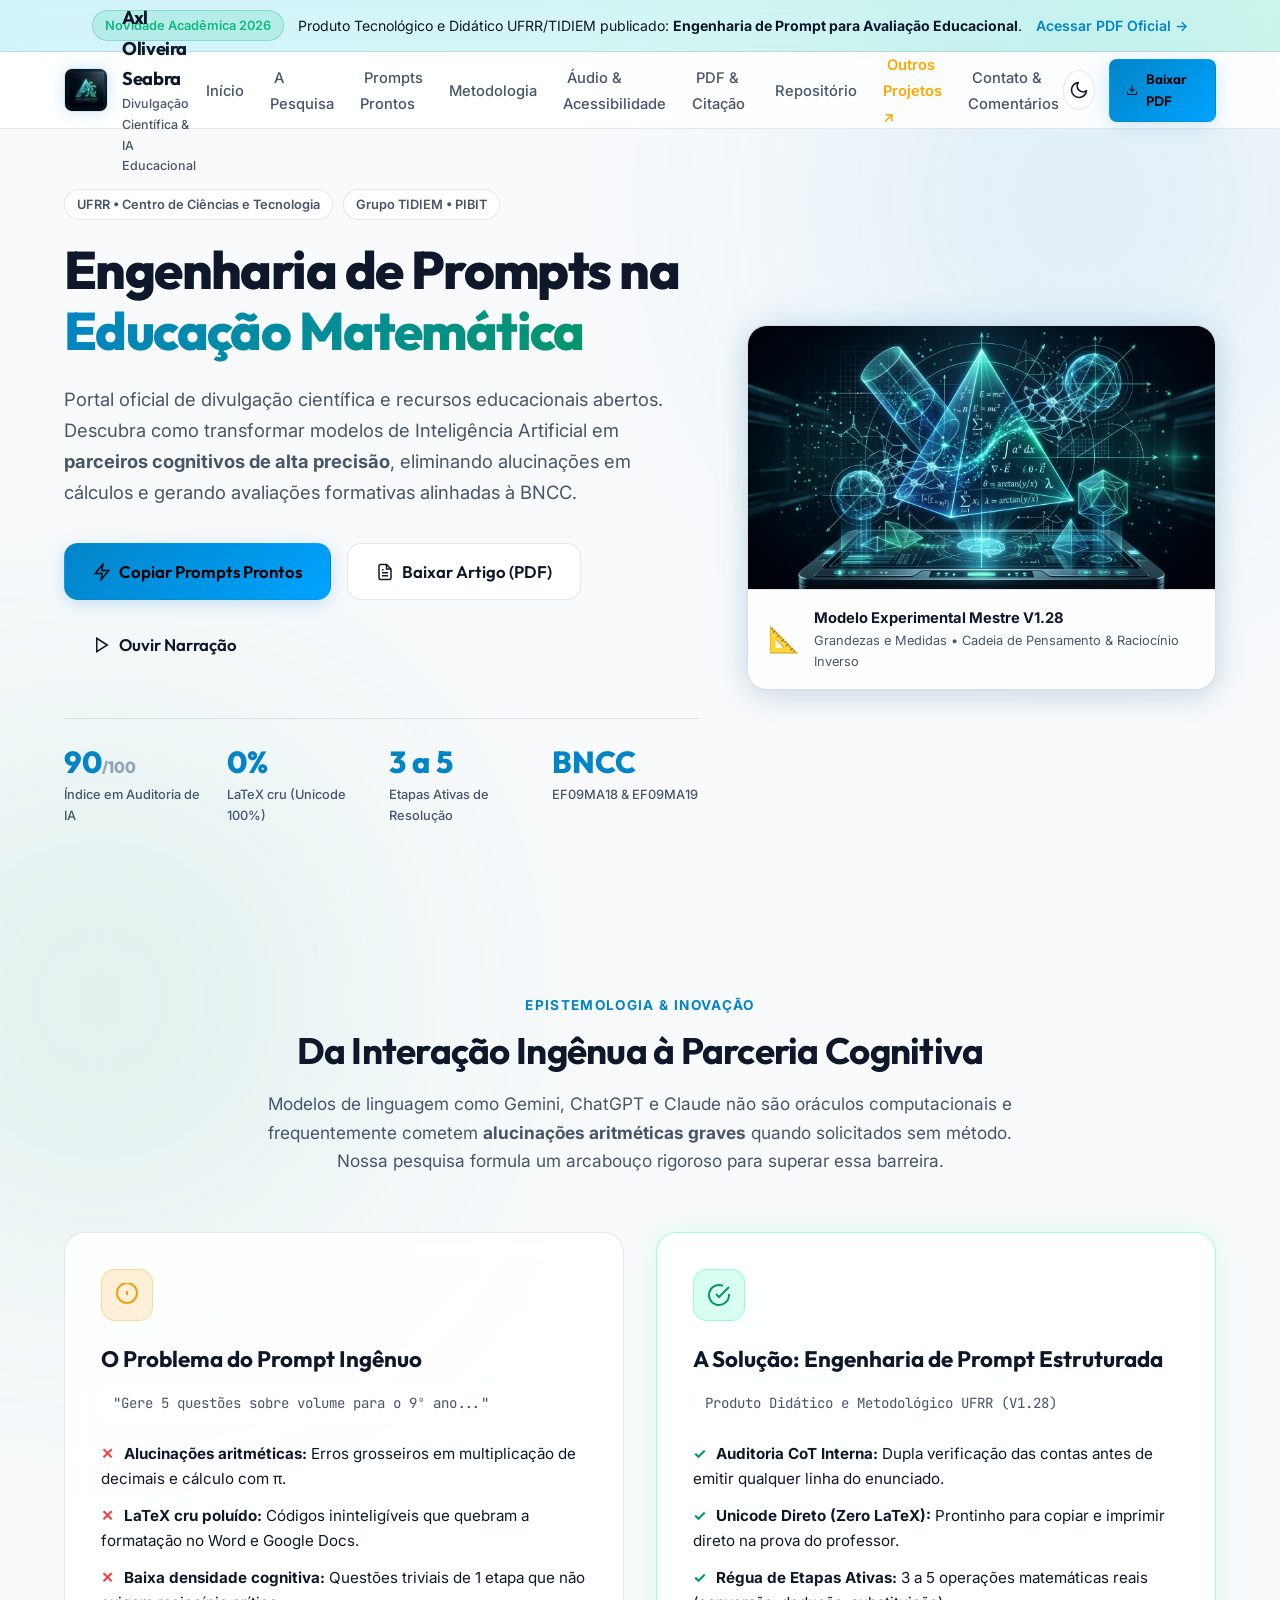
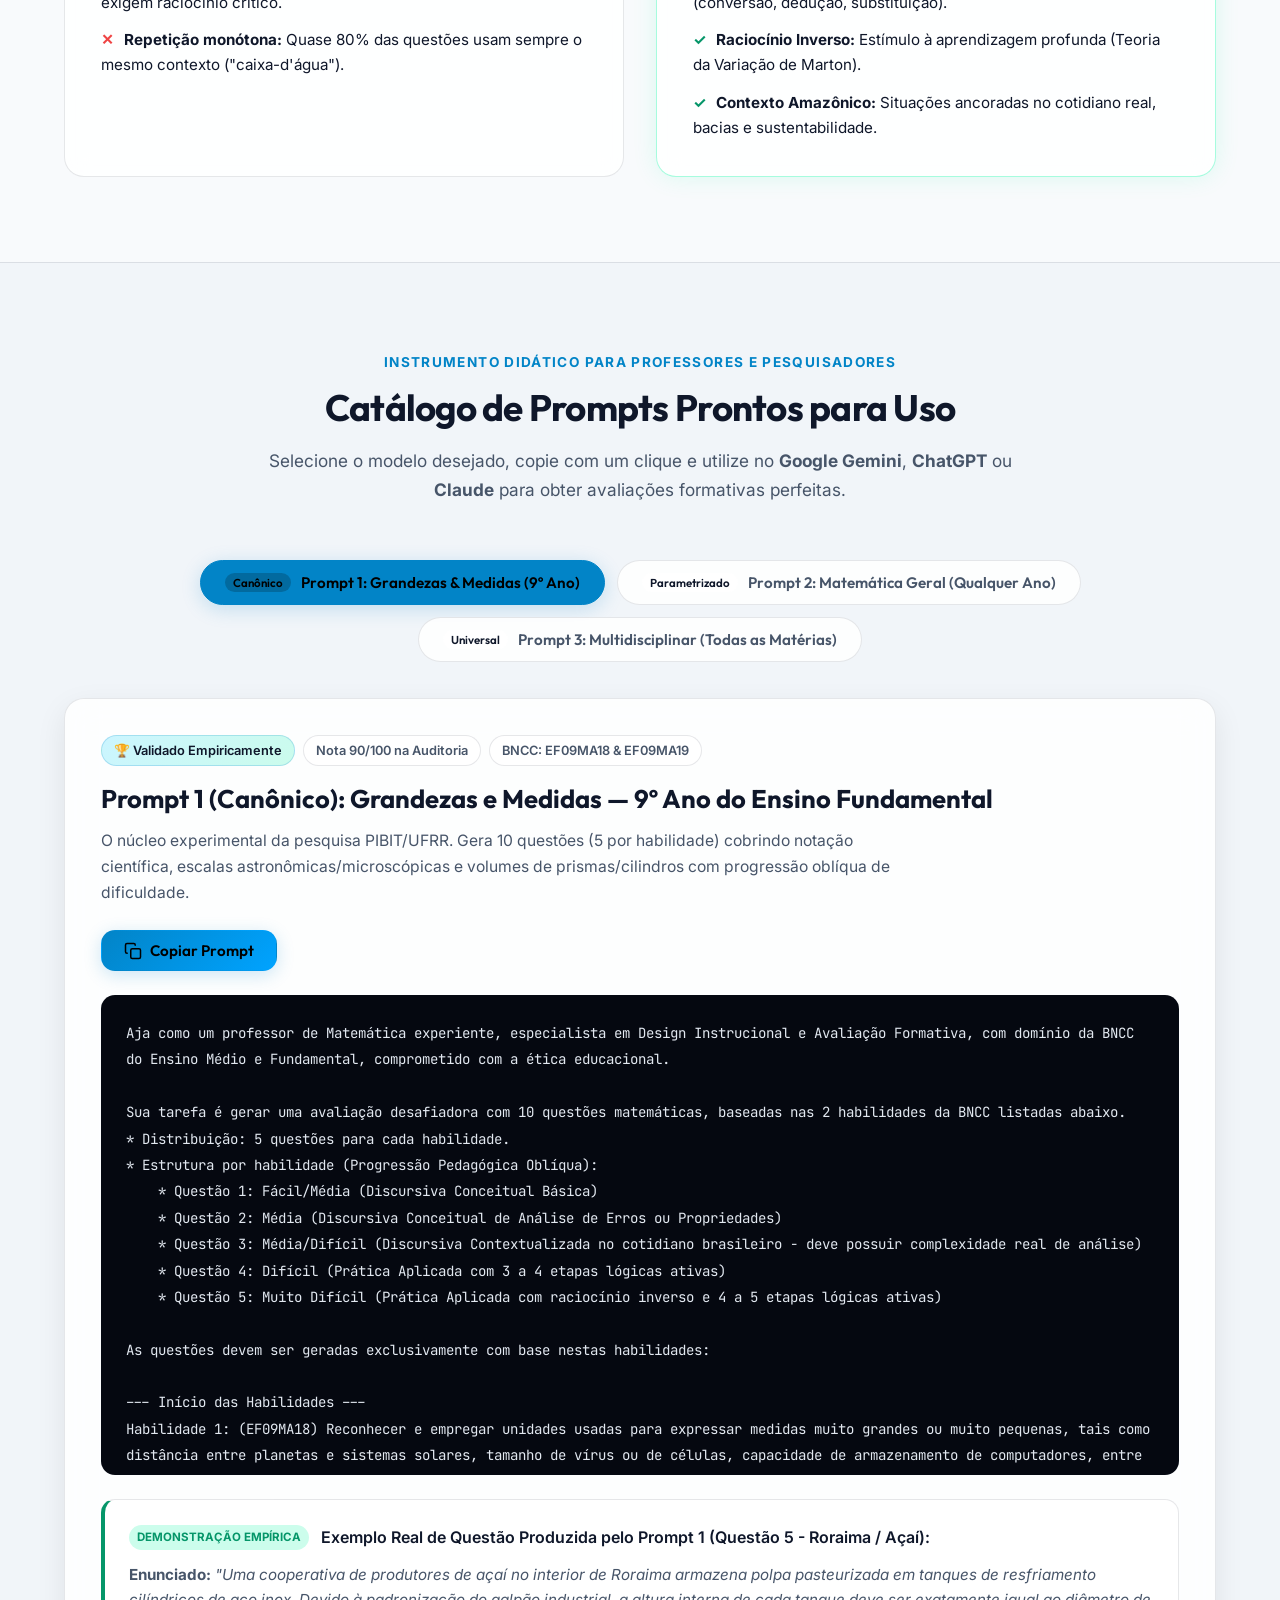
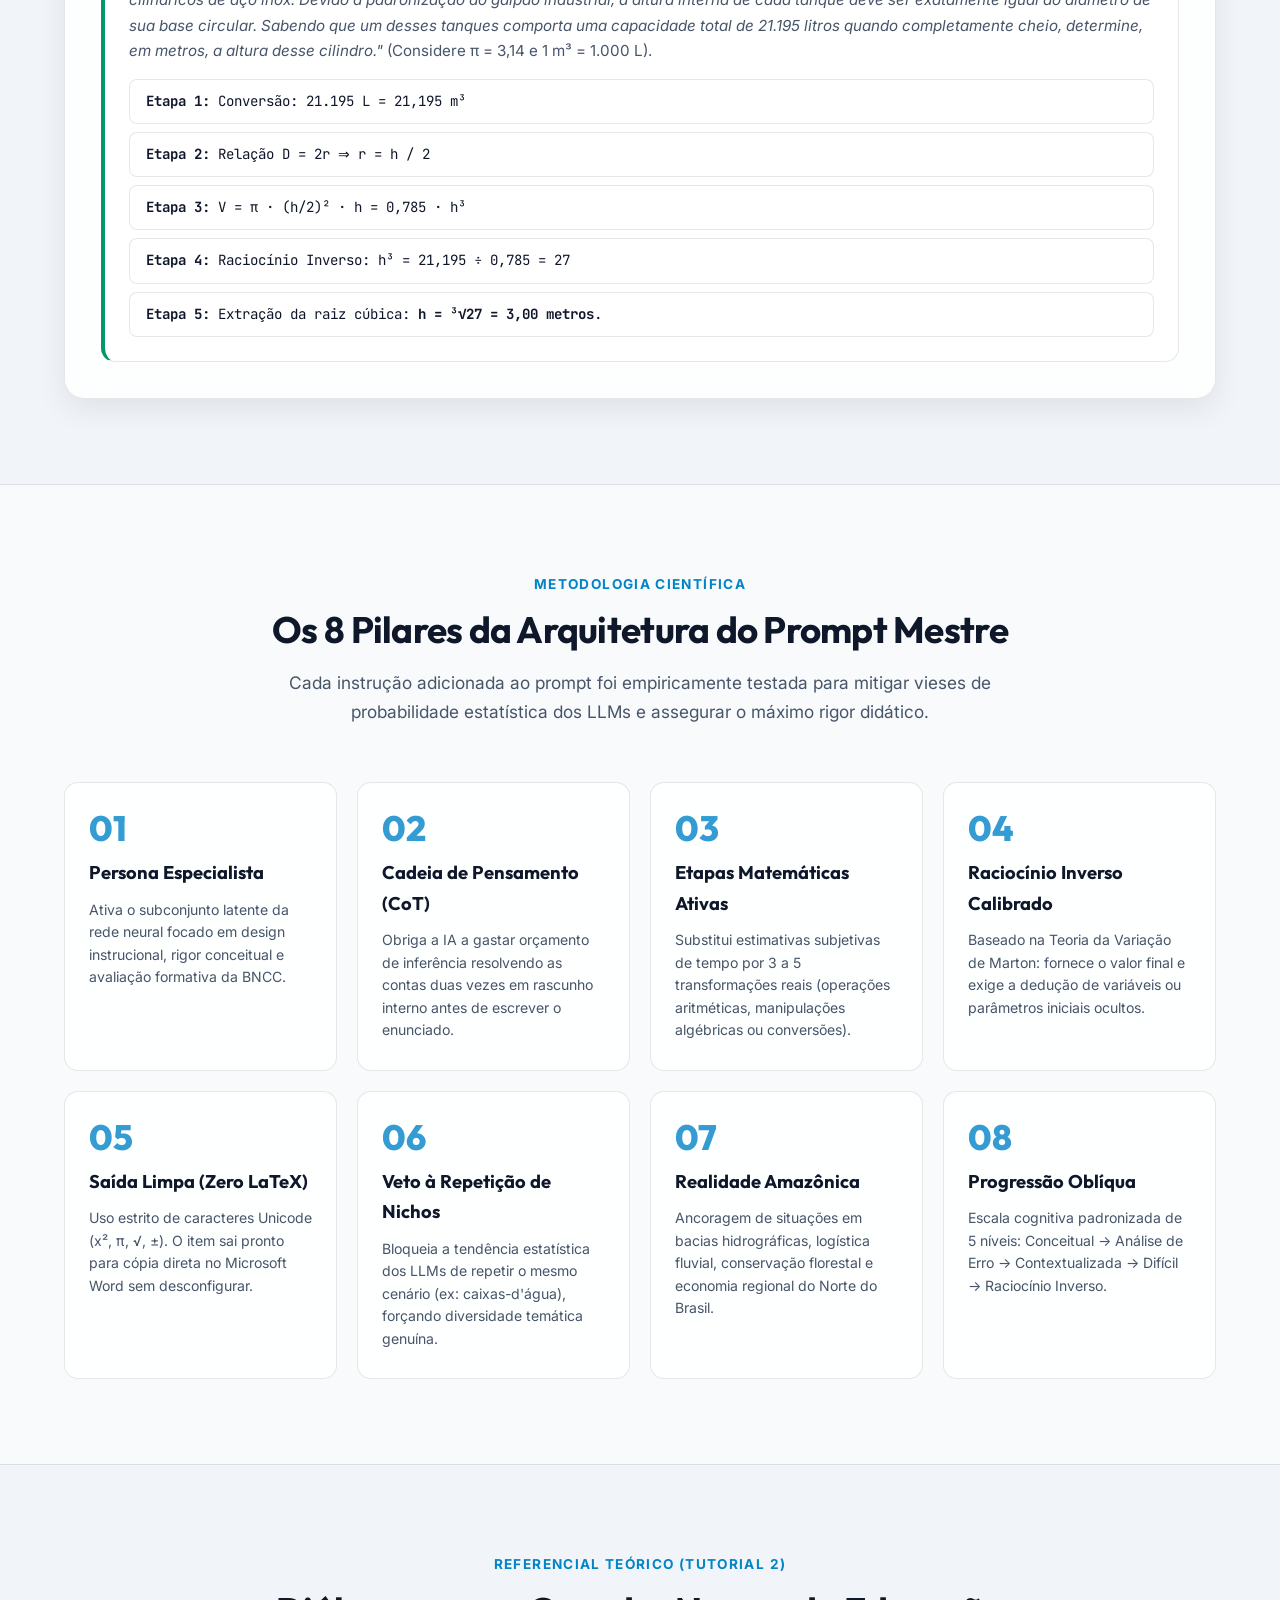
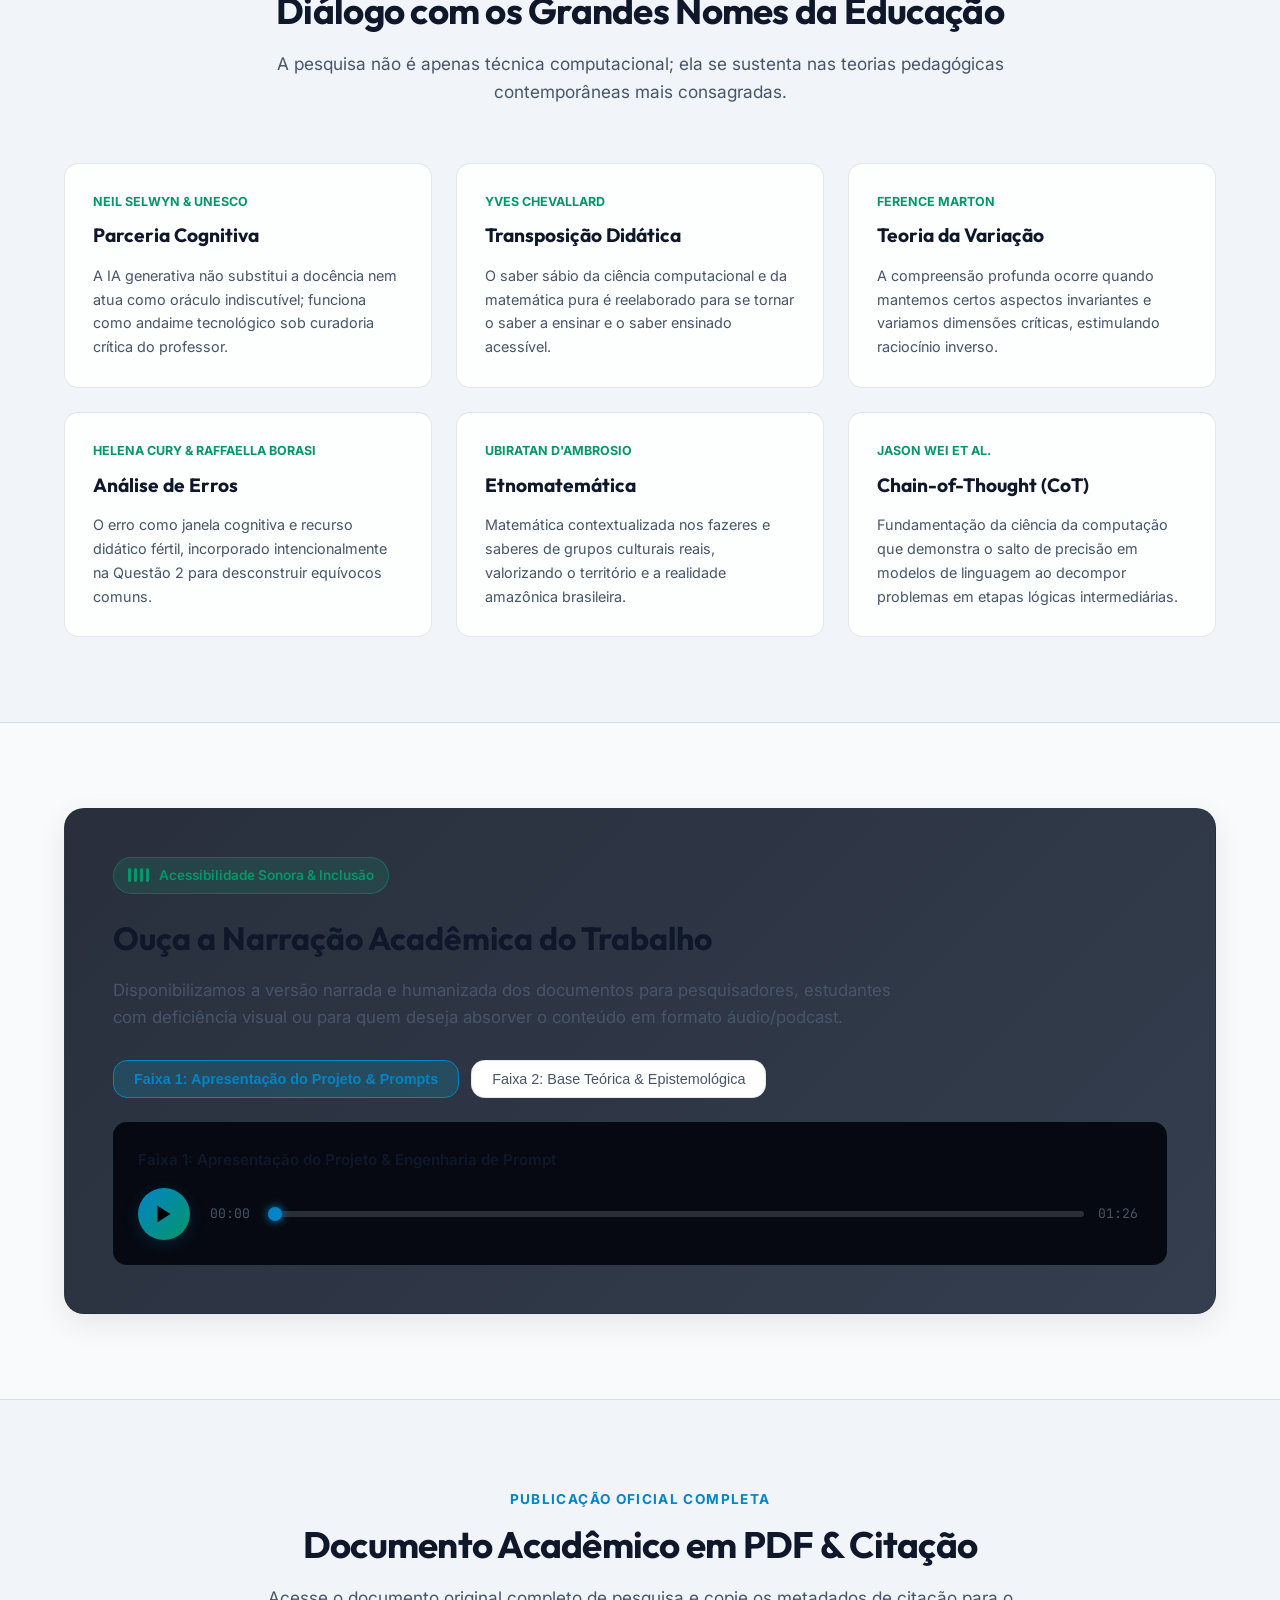
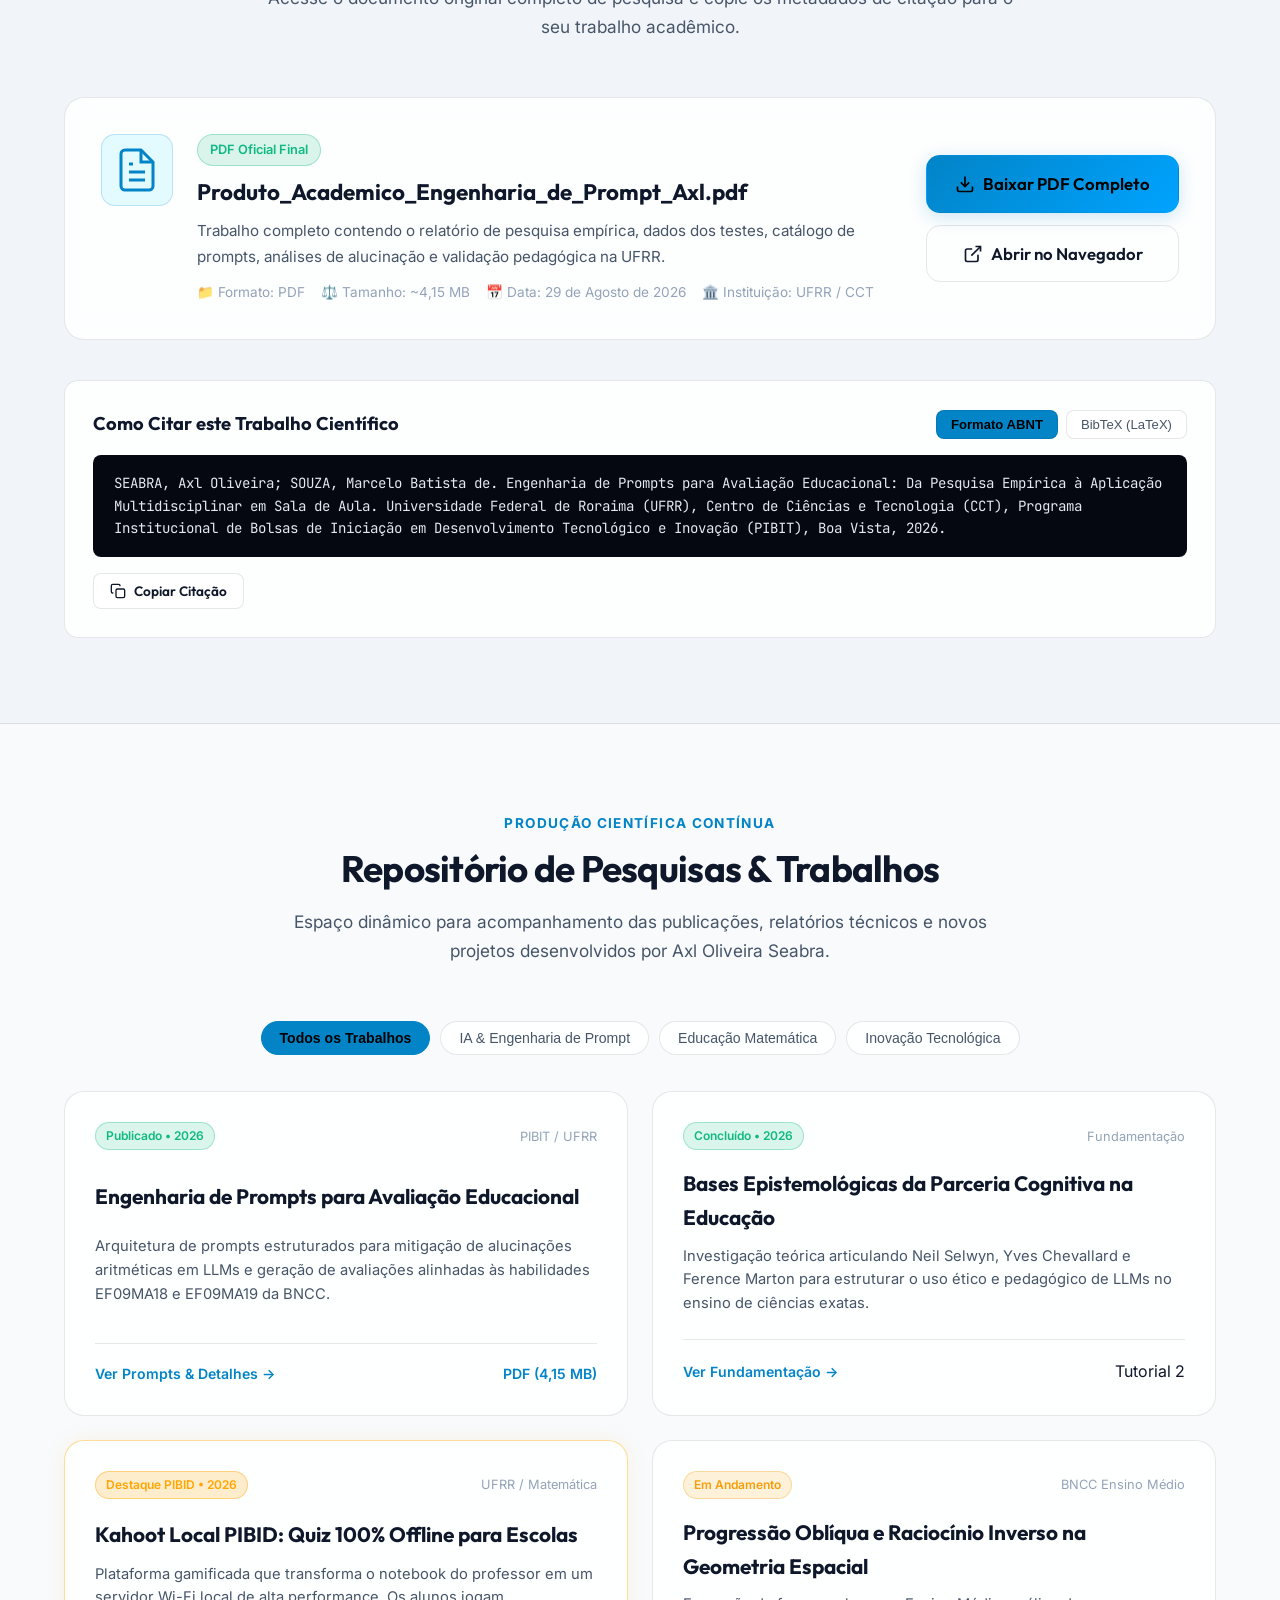
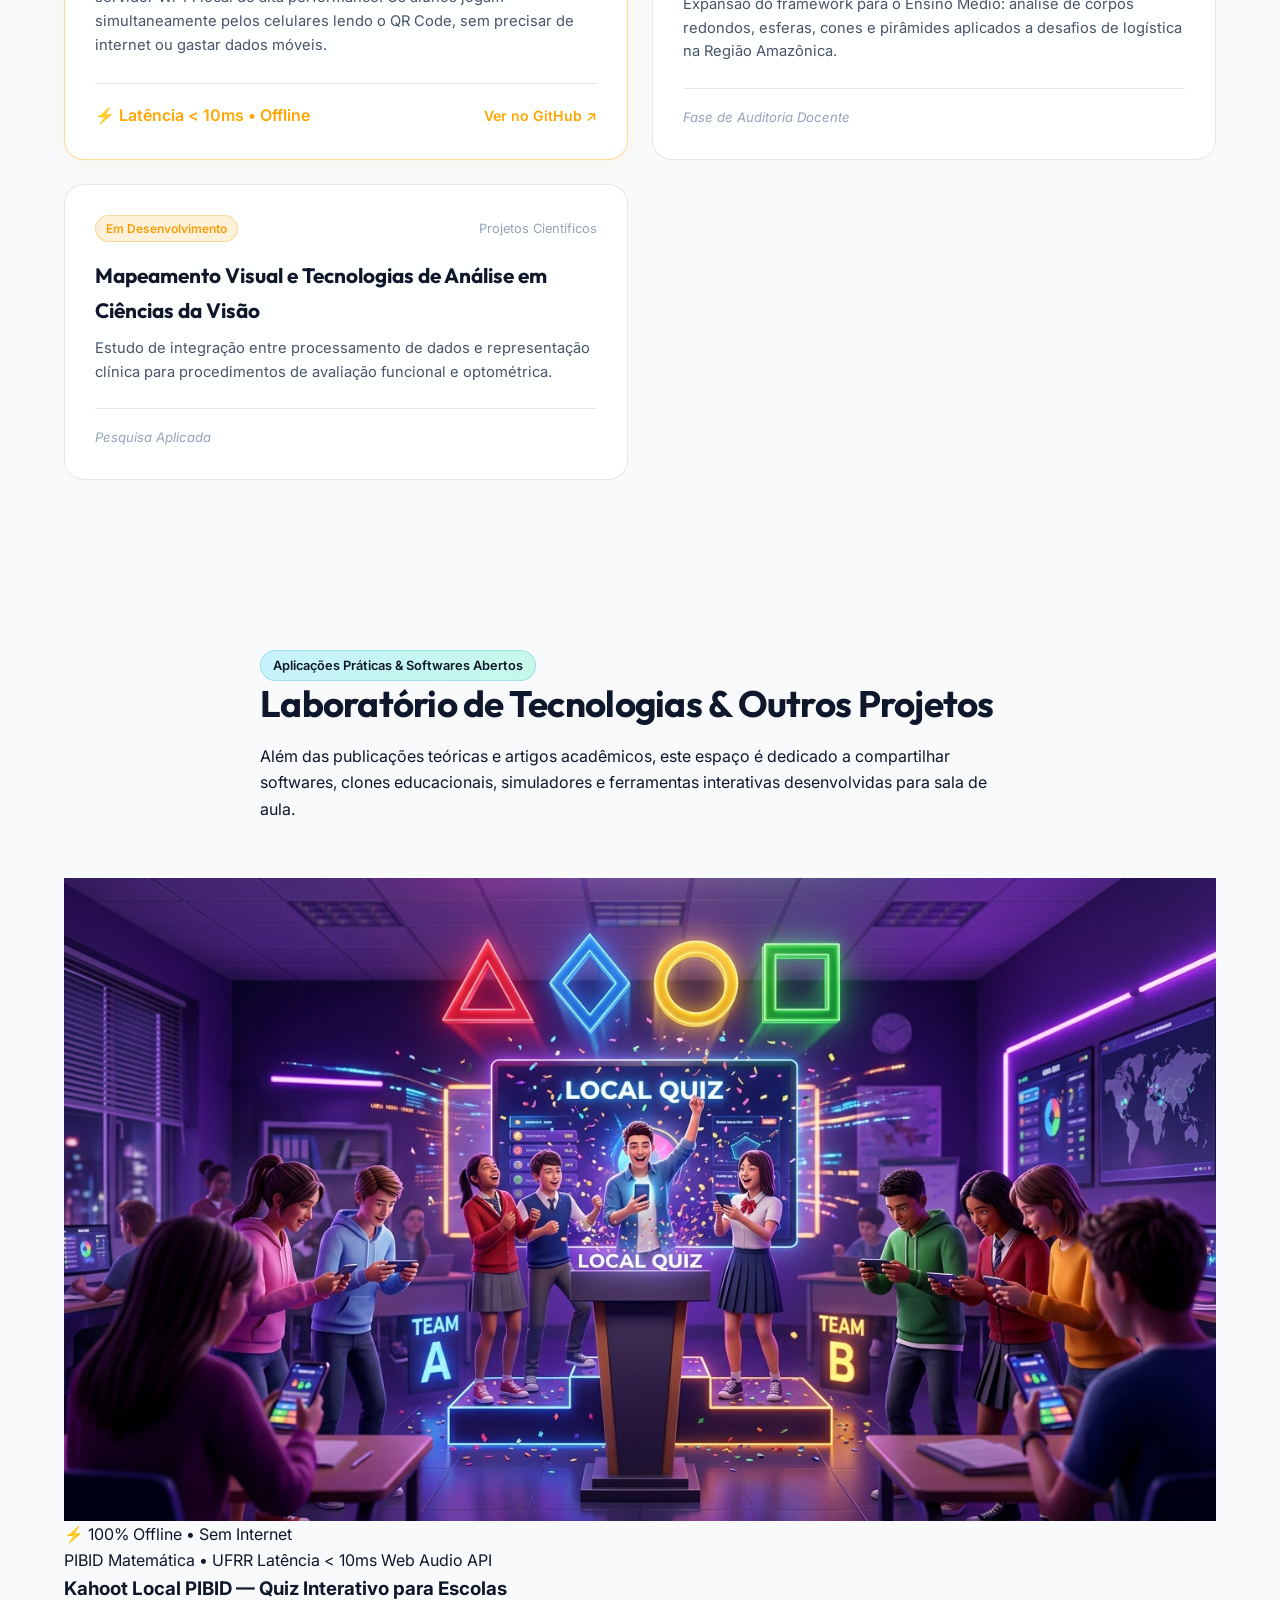
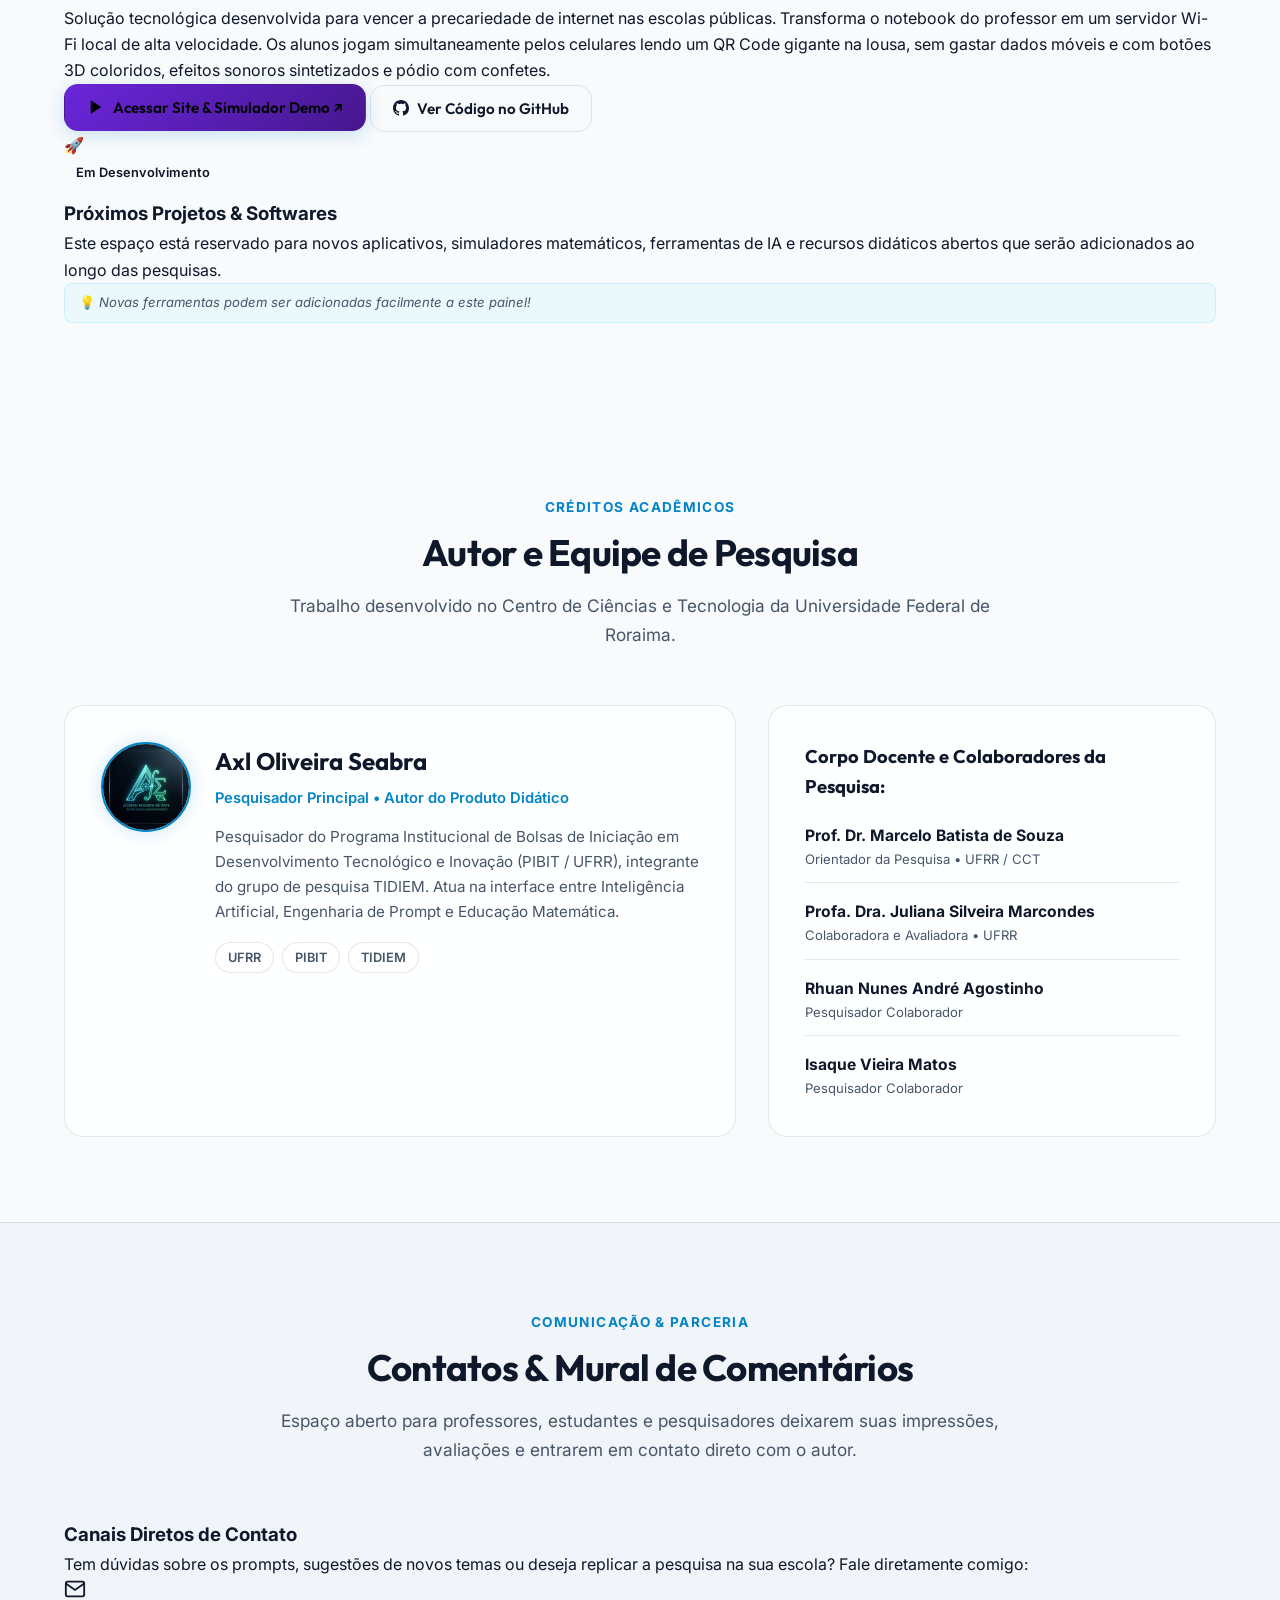
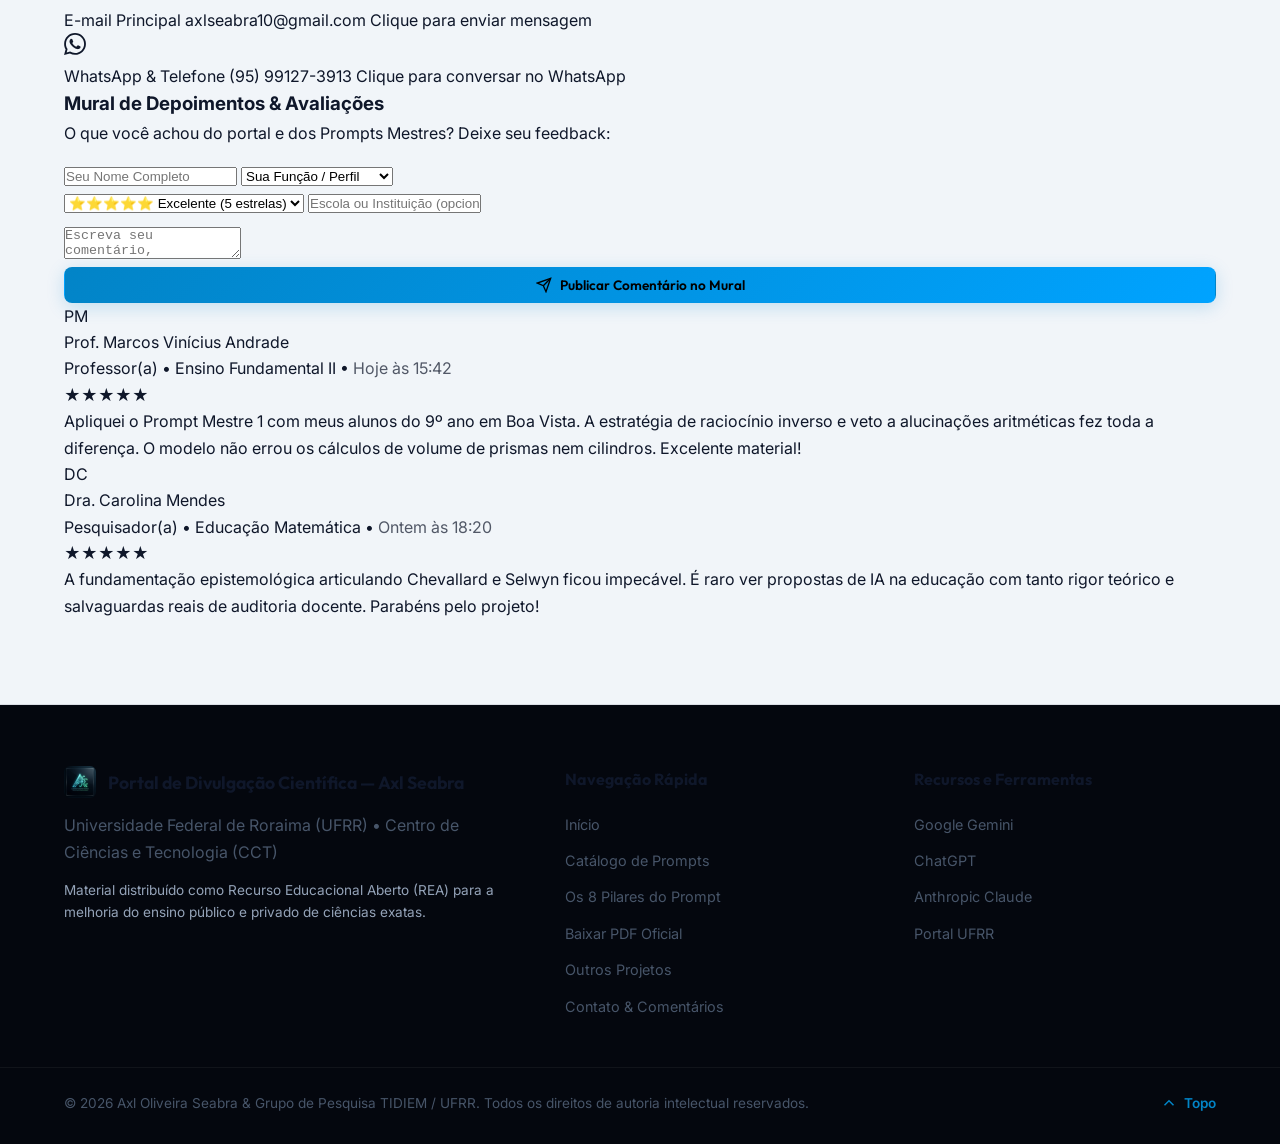
==== commit 534fea4d: "Add files via upload" ====
--- a/Site/index.html
+++ b/Site/index.html
@@ -56,7 +56,8 @@
           <li><a href="#audio" class="nav-link">Áudio & Acessibilidade</a></li>
           <li><a href="#documentos" class="nav-link">PDF & Citação</a></li>
           <li><a href="#repositorio" class="nav-link">Repositório</a></li>
-          <li><a href="#hospedagem" class="nav-link">Hospedagem Grátis</a></li>
+          <li><a href="#projetos-interativos" class="nav-link" style="color: #ffa602; font-weight: 600;">Outros Projetos &nearr;</a></li>
+          <li><a href="#comunidade" class="nav-link">Contato & Comentários</a></li>
         </ul>
       </nav>
 
@@ -779,7 +780,23 @@
             </div>
           </div>
 
-          <!-- Card 3 -->
+          <!-- Card 3: Kahoot Local PIBID -->
+          <div class="repo-card" data-category="matematica tecnologia" style="border-color: rgba(255, 166, 2, 0.4); box-shadow: 0 0 20px rgba(255, 166, 2, 0.1);">
+            <div class="repo-card-top">
+              <span class="status-badge status-published" style="background: rgba(255, 166, 2, 0.2); color: #ffa602; border-color: rgba(255, 166, 2, 0.4);">Destaque PIBID • 2026</span>
+              <span class="repo-tag">UFRR / Matemática</span>
+            </div>
+            <h3 class="repo-title">Kahoot Local PIBID: Quiz 100% Offline para Escolas</h3>
+            <p class="repo-summary">
+              Plataforma gamificada que transforma o notebook do professor em um servidor Wi-Fi local de alta performance. Os alunos jogam simultaneamente pelos celulares lendo o QR Code, sem precisar de internet ou gastar dados móveis.
+            </p>
+            <div class="repo-footer">
+              <span class="repo-meta" style="color: #ffa602; font-weight: 600;">⚡ Latência &lt; 10ms • Offline</span>
+              <a href="https://github.com/axlseabr-tech/kahoot-local-pibid" target="_blank" class="repo-link" style="color: #ffa602;">Ver no GitHub &nearr;</a>
+            </div>
+          </div>
+
+          <!-- Card 4 -->
           <div class="repo-card" data-category="matematica">
             <div class="repo-card-top">
               <span class="status-badge status-progress">Em Andamento</span>
@@ -794,7 +811,7 @@
             </div>
           </div>
 
-          <!-- Card 4 -->
+          <!-- Card 5 -->
           <div class="repo-card" data-category="tecnologia">
             <div class="repo-card-top">
               <span class="status-badge status-progress">Em Desenvolvimento</span>
@@ -812,41 +829,63 @@
       </div>
     </section>
 
-    <!-- Seção: Como Hospedar Gratuitamente no GitHub Pages (#hospedagem) -->
-    <section class="section-container bg-surface" id="hospedagem">
+    <!-- Seção Dedicada: Tecnologias Educacionais & Outros Projetos (#projetos-interativos) -->
+    <section class="section-container" id="projetos-interativos">
       <div class="container">
-        <div class="hosting-guide-box">
-          <div class="hosting-header">
-            <span class="badge badge-accent">100% Grátis & Vitalício</span>
-            <h2>Como Publicar este Site no GitHub Pages Sem Gastar Nada</h2>
+        <div class="section-header">
+          <span class="badge badge-accent">Aplicações Práticas & Softwares Abertos</span>
+          <h2 class="section-title">Laboratório de Tecnologias & Outros Projetos</h2>
+          <p class="section-subtitle">
+            Além das publicações teóricas e artigos acadêmicos, este espaço é dedicado a compartilhar softwares, clones educacionais, simuladores e ferramentas interativas desenvolvidas para sala de aula.
+          </p>
+        </div>
+
+        <div class="projects-showcase-grid">
+          <!-- Card de Destaque: Kahoot Local PIBID -->
+          <div class="project-feature-card">
+            <div class="project-img-wrapper">
+              <img src="assets/kahoot_preview.jpg" alt="Kahoot Local PIBID em Sala de Aula">
+              <div class="project-badge-overlay">
+                ⚡ 100% Offline • Sem Internet
+              </div>
+            </div>
+
+            <div class="project-content-body">
+              <div class="project-pills">
+                <span class="pill pill-purple">PIBID Matemática • UFRR</span>
+                <span class="pill pill-green">Latência &lt; 10ms</span>
+                <span class="pill pill-blue">Web Audio API</span>
+              </div>
+
+              <h3 class="project-title">Kahoot Local PIBID — Quiz Interativo para Escolas</h3>
+
+              <p class="project-desc">
+                Solução tecnológica desenvolvida para vencer a precariedade de internet nas escolas públicas. Transforma o notebook do professor em um servidor Wi-Fi local de alta velocidade. Os alunos jogam simultaneamente pelos celulares lendo um QR Code gigante na lousa, sem gastar dados móveis e com botões 3D coloridos, efeitos sonoros sintetizados e pódio com confetes.
+              </p>
+
+              <div class="project-actions-row">
+                <a href="https://axlseabr-tech.github.io/kahoot-local-pibid/" target="_blank" class="btn btn-primary" style="background: linear-gradient(135deg, #6a25d9, #46178f);">
+                  <svg width="18" height="18" viewBox="0 0 24 24" fill="currentColor"><polygon points="5 3 19 12 5 21 5 3"></polygon></svg>
+                  Acessar Site & Simulador Demo &nearr;
+                </a>
+                <a href="https://github.com/axlseabr-tech/kahoot-local-pibid" target="_blank" class="btn btn-outline">
+                  <svg width="16" height="16" viewBox="0 0 24 24" fill="currentColor"><path d="M12 0C5.37 0 0 5.37 0 12c0 5.31 3.435 9.795 8.205 11.385.6.105.825-.255.825-.57 0-.285-.015-1.23-.015-2.235-3.015.555-3.795-.735-4.035-1.41-.135-.345-.72-1.41-1.23-1.695-.42-.225-1.02-.78-.015-.795.945-.015 1.62.87 1.845 1.23 1.08 1.815 2.805 1.305 3.495.99.105-.78.42-1.305.765-1.605-2.67-.3-5.46-1.335-5.46-5.925 0-1.305.465-2.385 1.23-3.225-.12-.3-.54-1.53.12-3.18 0 0 1.005-.315 3.3 1.23.96-.27 1.98-.405 3-.405s2.04.135 3 .405c2.295-1.56 3.3-1.23 3.3-1.23.66 1.65.24 2.88.12 3.18.765.84 1.23 1.905 1.23 3.225 0 4.605-2.805 5.625-5.475 5.925.435.375.81 1.095.81 2.22 0 1.605-.015 2.895-.015 3.3 0 .315.225.69.825.57A12.02 12.02 0 0024 12c0-6.63-5.37-12-12-12z"/></svg>
+                  Ver Código no GitHub
+                </a>
+              </div>
+            </div>
+          </div>
+
+          <!-- Card de Slot: Próximos Projetos -->
+          <div class="project-slot-card">
+            <div class="slot-icon">🚀</div>
+            <span class="badge badge-subtle" style="margin-bottom: 12px;">Em Desenvolvimento</span>
+            <h3>Próximos Projetos & Softwares</h3>
             <p>
-              Como você mencionou que deseja hospedar sem custos para que qualquer pessoa no mundo tenha acesso, o <strong>GitHub Pages</strong> é a solução padrão recomendada pela comunidade científica global.
+              Este espaço está reservado para novos aplicativos, simuladores matemáticos, ferramentas de IA e recursos didáticos abertos que serão adicionados ao longo das pesquisas.
             </p>
-          </div>
-
-          <div class="hosting-steps-grid">
-            <div class="hosting-step">
-              <div class="step-badge">Passo 1</div>
-              <h4>Crie uma Conta e Repositório</h4>
-              <p>Acesse <a href="https://github.com" target="_blank" rel="noopener">github.com</a> (grátis) e crie um repositório público com o nome que preferir (ex: <code>divulgacao-cientifica</code>).</p>
-            </div>
-
-            <div class="hosting-step">
-              <div class="step-badge">Passo 2</div>
-              <h4>Envie os Arquivos Desta Pasta</h4>
-              <p>Envie os arquivos da sua pasta <code>Site</code> (o <code>index.html</code>, <code>style.css</code>, <code>script.js</code>, <code>assets/</code>, <code>documentos/</code> e <code>audio/</code>).</p>
-            </div>
-
-            <div class="hosting-step">
-              <div class="step-badge">Passo 3</div>
-              <h4>Ative o GitHub Pages</h4>
-              <p>No seu repositório no GitHub, vá em <strong>Settings &rarr; Pages</strong>, em <em>Branch</em> selecione <strong>main</strong> e clique em <strong>Save</strong>.</p>
-            </div>
-
-            <div class="hosting-step highlight-step">
-              <div class="step-badge success-bg">Resultado</div>
-              <h4>Seu Site Estará Online!</h4>
-              <p>Em 1 minuto o site estará acessível no link <code>https://seu-usuario.github.io/divulgacao-cientifica/</code> com certificado SSL (HTTPS) grátis e permanente.</p>
+            <div style="font-size: 0.82rem; color: var(--text-muted); padding: 8px 14px; background: rgba(0, 210, 255, 0.05); border-radius: 8px; border: 1px solid rgba(0, 210, 255, 0.15);">
+              💡 <em>Novas ferramentas podem ser adicionadas facilmente a este painel!</em>
             </div>
           </div>
         </div>
@@ -905,6 +944,99 @@
         </div>
       </div>
     </section>
+
+    <!-- Seção: Comunicação, Contatos & Mural de Comentários (#comunidade) -->
+    <section class="section-container bg-surface" id="comunidade">
+      <div class="container">
+        <div class="section-header text-center">
+          <span class="section-kicker">Comunicação & Parceria</span>
+          <h2 class="section-title">Contatos & Mural de Comentários</h2>
+          <p class="section-desc">
+            Espaço aberto para professores, estudantes e pesquisadores deixarem suas impressões, avaliações e entrarem em contato direto com o autor.
+          </p>
+        </div>
+
+        <div class="community-layout-grid">
+          <!-- Coluna 1: Contato Direto -->
+          <div class="contact-channels-box">
+            <h3>Canais Diretos de Contato</h3>
+            <p class="contact-desc">
+              Tem dúvidas sobre os prompts, sugestões de novos temas ou deseja replicar a pesquisa na sua escola? Fale diretamente comigo:
+            </p>
+
+            <div class="contact-cards-stack">
+              <!-- E-mail -->
+              <a href="mailto:axlseabra10@gmail.com" class="contact-pill-card">
+                <div class="contact-icon-circle icon-email">
+                  <svg width="22" height="22" viewBox="0 0 24 24" fill="none" stroke="currentColor" stroke-width="2"><path d="M4 4h16c1.1 0 2 .9 2 2v12c0 1.1-.9 2-2 2H4c-1.1 0-2-.9-2-2V6c0-1.1.9-2 2-2z"></path><polyline points="22,6 12,13 2,6"></polyline></svg>
+                </div>
+                <div class="contact-details-col">
+                  <span class="contact-label">E-mail Principal</span>
+                  <span class="contact-val">axlseabra10@gmail.com</span>
+                  <span class="contact-subtext">Clique para enviar mensagem</span>
+                </div>
+              </a>
+
+              <!-- WhatsApp -->
+              <a href="https://wa.me/5595991273913?text=Ol%C3%A1%20Axl,%20vim%20pelo%20seu%20site%20de%20divulga%C3%A7%C3%A3o%20cient%C3%ADfica!" target="_blank" rel="noopener" class="contact-pill-card">
+                <div class="contact-icon-circle icon-whatsapp">
+                  <svg width="22" height="22" viewBox="0 0 24 24" fill="currentColor"><path d="M.057 24l1.687-6.163c-1.041-1.804-1.588-3.849-1.587-5.946.003-6.556 5.338-11.891 11.893-11.891 3.181.001 6.167 1.24 8.413 3.488 2.245 2.248 3.481 5.236 3.48 8.414-.003 6.557-5.338 11.892-11.893 11.892-1.99-.001-3.951-.5-5.688-1.448l-6.305 1.654zm6.597-3.807c1.676.995 3.276 1.591 5.392 1.592 5.448 0 9.886-4.434 9.889-9.885.002-5.462-4.415-9.89-9.881-9.892-5.452 0-9.887 4.434-9.889 9.884-.001 2.225.651 3.891 1.746 5.634l-.999 3.648 3.742-.981zm11.387-5.464c-.074-.124-.272-.198-.57-.347-.297-.149-1.758-.868-2.031-.967-.272-.099-.47-.149-.669.149-.198.297-.768.967-.941 1.165-.173.198-.347.223-.644.074-.297-.149-1.255-.462-2.39-1.475-.883-.788-1.48-1.761-1.653-2.059-.173-.297-.018-.458.13-.606.134-.133.297-.347.446-.521.151-.172.2-.296.3-.495.099-.198.05-.372-.025-.521-.075-.148-.669-1.611-.916-2.206-.242-.579-.487-.501-.669-.51l-.57-.01c-.198 0-.52.074-.792.372s-1.04 1.016-1.04 2.479 1.065 2.876 1.213 3.074c.149.198 2.095 3.2 5.076 4.487.709.306 1.263.489 1.694.626.712.226 1.36.194 1.872.118.571-.085 1.758-.719 2.006-1.413.248-.695.248-1.29.173-1.414z"/></svg>
+                </div>
+                <div class="contact-details-col">
+                  <span class="contact-label">WhatsApp & Telefone</span>
+                  <span class="contact-val">(95) 99127-3913</span>
+                  <span class="contact-subtext">Clique para conversar no WhatsApp</span>
+                </div>
+              </a>
+            </div>
+          </div>
+
+          <!-- Coluna 2: Mural de Comentários & Formulário -->
+          <div class="comments-panel-box">
+            <h3>Mural de Depoimentos & Avaliações</h3>
+            <p class="contact-subtext" style="margin-bottom: 16px;">O que você achou do portal e dos Prompts Mestres? Deixe seu feedback:</p>
+
+            <!-- Formulário de Comentário -->
+            <form id="comment-form" class="comment-form-container">
+              <div class="comment-form-grid">
+                <input type="text" id="comment-name" class="input-field" placeholder="Seu Nome Completo" required>
+                <select id="comment-role" class="select-field" required>
+                  <option value="" disabled selected>Sua Função / Perfil</option>
+                  <option value="Professor(a)">Professor(a)</option>
+                  <option value="Estudante / Aluno(a)">Estudante / Aluno(a)</option>
+                  <option value="Pesquisador(a)">Pesquisador(a)</option>
+                  <option value="Bolsista PIBID / PIBIT">Bolsista PIBID / PIBIT</option>
+                  <option value="Outro">Outro</option>
+                </select>
+              </div>
+
+              <div class="comment-form-grid" style="margin-bottom: 12px;">
+                <select id="comment-rating" class="select-field" required>
+                  <option value="5">⭐⭐⭐⭐⭐ Excelente (5 estrelas)</option>
+                  <option value="4">⭐⭐⭐⭐ Muito Bom (4 estrelas)</option>
+                  <option value="3">⭐⭐⭐ Bom (3 estrelas)</option>
+                  <option value="2">⭐⭐ Regular (2 estrelas)</option>
+                  <option value="1">⭐ Precisa Melhorar (1 estrela)</option>
+                </select>
+                <input type="text" id="comment-institution" class="input-field" placeholder="Escola ou Instituição (opcional)">
+              </div>
+
+              <textarea id="comment-message" class="textarea-field" placeholder="Escreva seu comentário, experiência com os prompts ou feedback pedagógico..." required></textarea>
+
+              <button type="submit" class="btn btn-primary btn-sm" style="width: 100%;">
+                <svg width="16" height="16" viewBox="0 0 24 24" fill="none" stroke="currentColor" stroke-width="2"><line x1="22" y1="2" x2="11" y2="13"></line><polygon points="22 2 15 22 11 13 2 9 22 2"></polygon></svg>
+                Publicar Comentário no Mural
+              </button>
+            </form>
+
+            <!-- Feed de Comentários -->
+            <div class="comments-feed" id="comments-feed">
+              <!-- Renderizado dinamicamente via JS -->
+            </div>
+          </div>
+        </div>
+      </div>
+    </section>
   </main>
 
   <!-- Rodapé Oficial -->
@@ -926,7 +1058,8 @@
           <li><a href="#prompts">Catálogo de Prompts</a></li>
           <li><a href="#metodologia">Os 8 Pilares do Prompt</a></li>
           <li><a href="#documentos">Baixar PDF Oficial</a></li>
-          <li><a href="#hospedagem">Guia GitHub Pages</a></li>
+          <li><a href="#projetos-interativos">Outros Projetos</a></li>
+          <li><a href="#comunidade">Contato & Comentários</a></li>
         </ul>
       </div>
 
--- a/Site/style.css
+++ b/Site/style.css
@@ -1723,15 +1723,387 @@
   .team-grid {
     grid-template-columns: 1fr;
   }
+/* ==========================================================================
+   SEÇÃO: PROJETOS & TECNOLOGIAS EDUCACIONAIS
+   ========================================================================== */
+.projects-showcase-grid {
+  display: grid;
+  grid-template-columns: 1.2fr 0.8fr;
+  gap: 32px;
+  align-items: stretch;
+}
+
+.project-feature-card {
+  background: var(--bg-surface-elevated);
+  border: 1px solid rgba(255, 166, 2, 0.3);
+  border-radius: var(--radius-lg);
+  overflow: hidden;
+  box-shadow: 0 10px 30px rgba(0, 0, 0, 0.3), 0 0 25px rgba(255, 166, 2, 0.1);
+  display: flex;
+  flex-direction: column;
+  transition: transform var(--transition-normal), border-color var(--transition-normal);
+}
+
+.project-feature-card:hover {
+  transform: translateY(-4px);
+  border-color: rgba(255, 166, 2, 0.6);
+}
+
+.project-img-wrapper {
+  position: relative;
+  width: 100%;
+  aspect-ratio: 16 / 9;
+  overflow: hidden;
+  background: #000;
+}
+
+.project-img-wrapper img {
+  width: 100%;
+  height: 100%;
+  object-fit: cover;
+  transition: transform var(--transition-normal);
+}
+
+.project-feature-card:hover .project-img-wrapper img {
+  transform: scale(1.03);
+}
+
+.project-badge-overlay {
+  position: absolute;
+  top: 14px;
+  left: 14px;
+  background: rgba(13, 7, 24, 0.85);
+  backdrop-filter: blur(10px);
+  padding: 6px 14px;
+  border-radius: 9999px;
+  border: 1px solid rgba(255, 166, 2, 0.4);
+  color: #ffa602;
+  font-size: 0.8rem;
+  font-weight: 700;
+}
+
+.project-content-body {
+  padding: 30px;
+  display: flex;
+  flex-direction: column;
+  flex: 1;
+}
+
+.project-pills {
+  display: flex;
+  gap: 8px;
+  flex-wrap: wrap;
+  margin-bottom: 14px;
+}
+
+.project-pills .pill {
+  font-size: 0.76rem;
+}
+
+.project-title {
+  font-size: 1.5rem;
+  font-weight: 800;
+  margin-bottom: 12px;
+  color: var(--text-main);
+}
+
+.project-desc {
+  font-size: 0.95rem;
+  color: var(--text-muted);
+  line-height: 1.6;
+  margin-bottom: 24px;
+  flex: 1;
+}
+
+.project-actions-row {
+  display: flex;
+  gap: 12px;
+  flex-wrap: wrap;
+  align-items: center;
+}
+
+.project-slot-card {
+  background: rgba(255, 255, 255, 0.02);
+  border: 2px dashed var(--border-subtle);
+  border-radius: var(--radius-lg);
+  padding: 36px;
+  display: flex;
+  flex-direction: column;
+  align-items: center;
+  justify-content: center;
+  text-align: center;
+  transition: all var(--transition-normal);
+}
+
+.project-slot-card:hover {
+  border-color: var(--primary);
+  background: rgba(0, 210, 255, 0.03);
+}
+
+.slot-icon {
+  font-size: 3rem;
+  margin-bottom: 16px;
+  color: var(--primary);
+}
+
+.project-slot-card h3 {
+  font-size: 1.25rem;
+  font-weight: 700;
+  margin-bottom: 10px;
+  color: var(--text-main);
+}
+
+.project-slot-card p {
+  font-size: 0.9rem;
+  color: var(--text-muted);
+  max-width: 320px;
+  margin-bottom: 20px;
+}
+
+/* ==========================================================================
+   SEÇÃO: COMUNICAÇÃO, CONTATOS & COMENTÁRIOS
+   ========================================================================== */
+.community-layout-grid {
+  display: grid;
+  grid-template-columns: 0.9fr 1.1fr;
+  gap: 36px;
+  align-items: start;
+}
+
+.contact-channels-box {
+  background: var(--bg-surface-elevated);
+  border: 1px solid var(--border-subtle);
+  border-radius: var(--radius-lg);
+  padding: 32px;
+  box-shadow: var(--shadow-sm);
+}
+
+.contact-channels-box h3 {
+  font-size: 1.4rem;
+  font-weight: 800;
+  margin-bottom: 10px;
+  color: var(--text-main);
+}
+
+.contact-desc {
+  font-size: 0.95rem;
+  color: var(--text-muted);
+  line-height: 1.6;
+  margin-bottom: 24px;
+}
+
+.contact-cards-stack {
+  display: flex;
+  flex-direction: column;
+  gap: 16px;
+}
+
+.contact-pill-card {
+  display: flex;
+  align-items: center;
+  gap: 16px;
+  background: var(--bg-card);
+  border: 1px solid var(--border-subtle);
+  border-radius: var(--radius-md);
+  padding: 16px 20px;
+  transition: all var(--transition-fast);
+  text-decoration: none;
+  color: inherit;
+}
+
+.contact-pill-card:hover {
+  transform: translateY(-2px);
+  border-color: var(--primary);
+  box-shadow: var(--shadow-sm);
+}
+
+.contact-icon-circle {
+  width: 48px;
+  height: 48px;
+  border-radius: 50%;
+  display: flex;
+  align-items: center;
+  justify-content: center;
+  font-size: 1.4rem;
+  flex-shrink: 0;
+}
+
+.icon-email {
+  background: rgba(0, 210, 255, 0.12);
+  color: var(--primary);
+}
+
+.icon-whatsapp {
+  background: rgba(37, 211, 102, 0.12);
+  color: #25d366;
+}
+
+.contact-details-col {
+  display: flex;
+  flex-direction: column;
+}
+
+.contact-label {
+  font-size: 0.76rem;
+  font-weight: 700;
+  text-transform: uppercase;
+  letter-spacing: 0.05em;
+  color: var(--text-muted);
+  margin-bottom: 2px;
+}
+
+.contact-val {
+  font-size: 1.05rem;
+  font-weight: 700;
+  color: var(--text-main);
+  font-family: var(--font-code);
+}
+
+.contact-subtext {
+  font-size: 0.8rem;
+  color: var(--text-subtle);
+}
+
+/* Área de Comentários */
+.comments-panel-box {
+  background: var(--bg-surface-elevated);
+  border: 1px solid var(--border-subtle);
+  border-radius: var(--radius-lg);
+  padding: 32px;
+  box-shadow: var(--shadow-sm);
+}
+
+.comments-panel-box h3 {
+  font-size: 1.4rem;
+  font-weight: 800;
+  margin-bottom: 8px;
+  color: var(--text-main);
+}
+
+.comment-form-container {
+  margin: 24px 0 32px 0;
+  background: var(--bg-card);
+  border: 1px solid var(--border-subtle);
+  border-radius: var(--radius-md);
+  padding: 24px;
+}
+
+.comment-form-grid {
+  display: grid;
+  grid-template-columns: 1fr 1fr;
+  gap: 14px;
+  margin-bottom: 14px;
+}
+
+.input-field, .select-field, .textarea-field {
+  width: 100%;
+  background: var(--bg-surface);
+  border: 1px solid var(--border-subtle);
+  border-radius: var(--radius-sm);
+  padding: 10px 14px;
+  color: var(--text-main);
+  font-family: var(--font-body);
+  font-size: 0.9rem;
+  transition: border-color var(--transition-fast);
+}
+
+.input-field:focus, .select-field:focus, .textarea-field:focus {
+  outline: none;
+  border-color: var(--primary);
+}
+
+.textarea-field {
+  resize: vertical;
+  min-height: 80px;
+  margin-bottom: 14px;
+}
+
+.comments-feed {
+  display: flex;
+  flex-direction: column;
+  gap: 16px;
+  max-height: 480px;
+  overflow-y: auto;
+  padding-right: 6px;
+}
+
+.comment-card-item {
+  background: var(--bg-card);
+  border: 1px solid var(--border-subtle);
+  border-radius: var(--radius-md);
+  padding: 18px;
+  transition: border-color var(--transition-fast);
+}
+
+.comment-card-item:hover {
+  border-color: var(--border-hover);
+}
+
+.comment-header-row {
+  display: flex;
+  justify-content: space-between;
+  align-items: center;
+  margin-bottom: 8px;
+  flex-wrap: wrap;
+  gap: 8px;
+}
+
+.commenter-meta {
+  display: flex;
+  align-items: center;
+  gap: 10px;
+}
+
+.commenter-avatar {
+  width: 36px;
+  height: 36px;
+  border-radius: 50%;
+  background: linear-gradient(135deg, var(--primary), var(--secondary));
+  color: #fff;
+  font-weight: 800;
+  font-size: 0.85rem;
+  display: flex;
+  align-items: center;
+  justify-content: center;
+}
+
+.commenter-name {
+  font-weight: 700;
+  font-size: 0.95rem;
+  color: var(--text-main);
+}
+
+.commenter-role {
+  font-size: 0.75rem;
+  color: var(--text-muted);
+}
+
+.comment-stars {
+  color: #ffa602;
+  font-size: 0.95rem;
+  letter-spacing: 2px;
+}
+
+.comment-body-text {
+  font-size: 0.9rem;
+  color: var(--text-muted);
+  line-height: 1.5;
 }
 
 @media (max-width: 768px) {
+  .community-layout-grid {
+    grid-template-columns: 1fr;
+  }
+  .comment-form-grid {
+    grid-template-columns: 1fr;
+  }
   .hero-title {
     font-size: 2.2rem;
   }
   .hero-stats {
     grid-template-columns: repeat(2, 1fr);
   }
+  .projects-showcase-grid,
   .paradigm-grid,
   .repo-grid {
     grid-template-columns: 1fr;
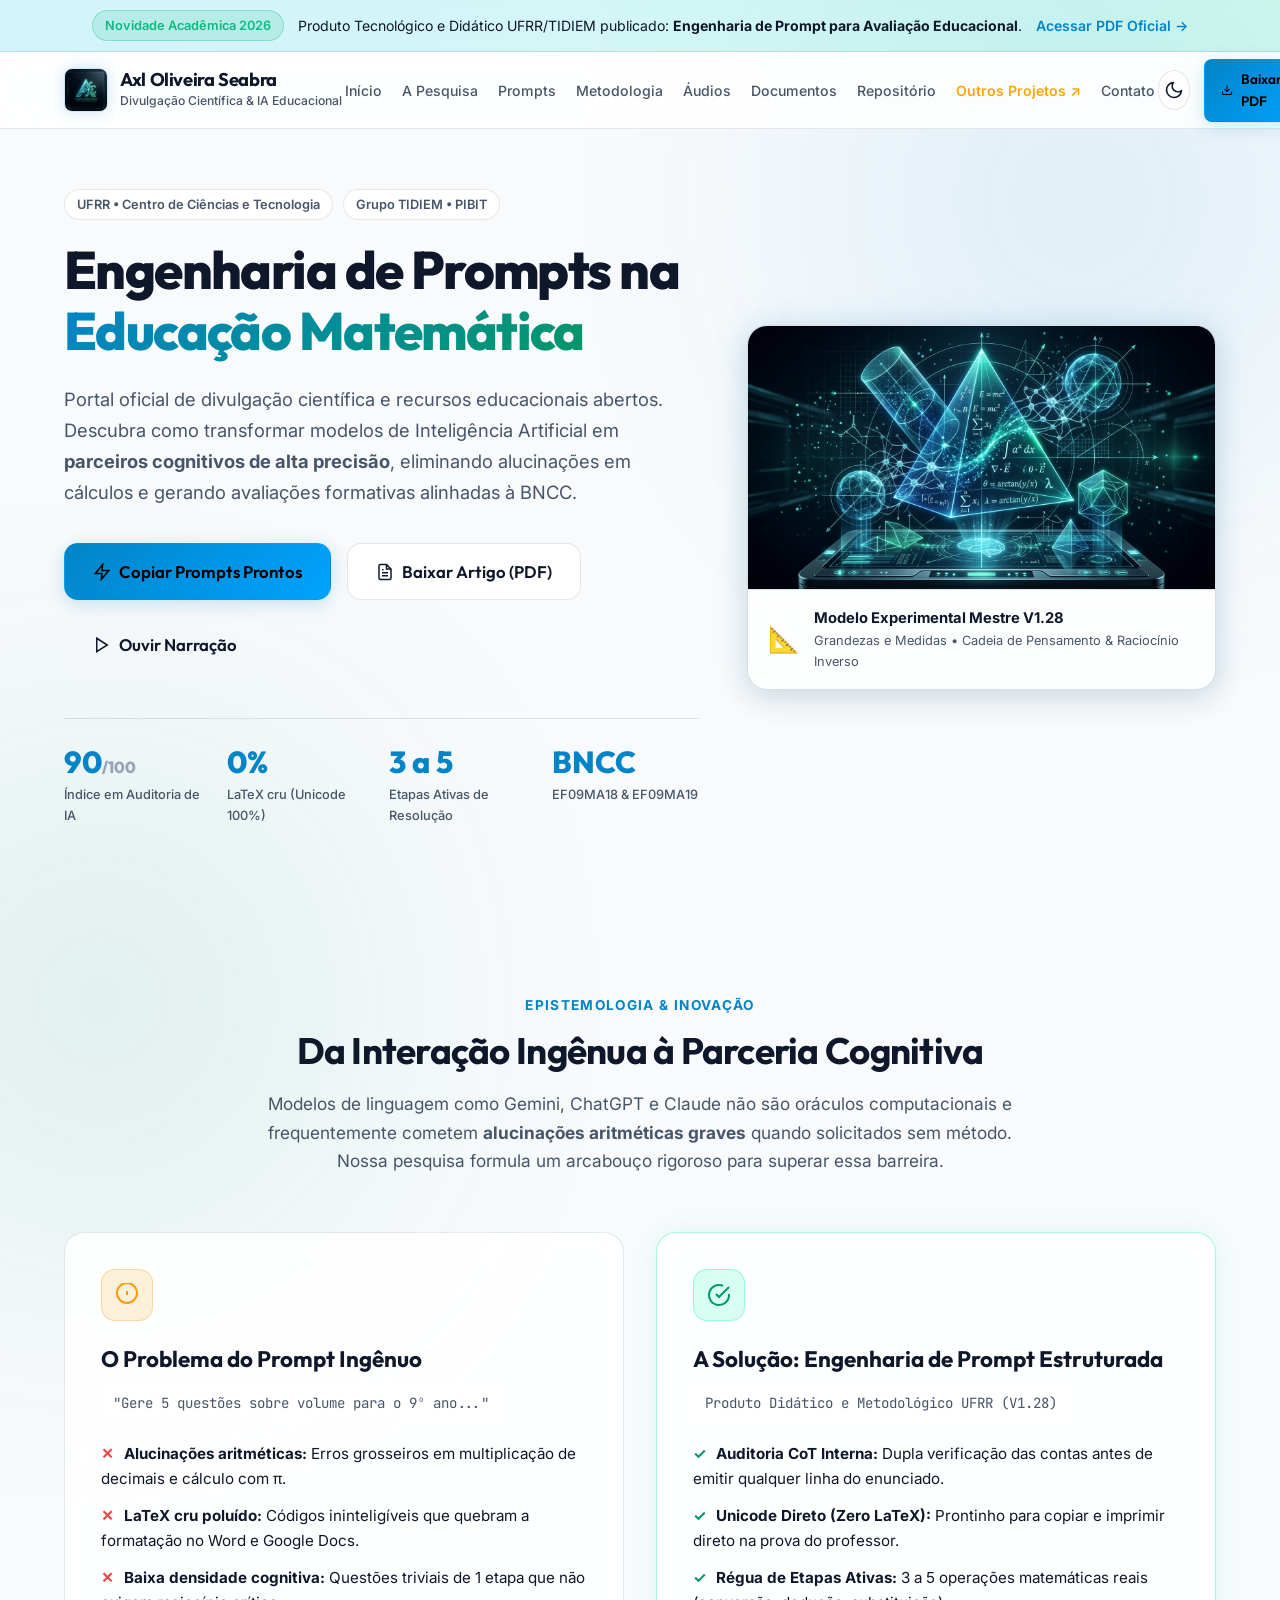
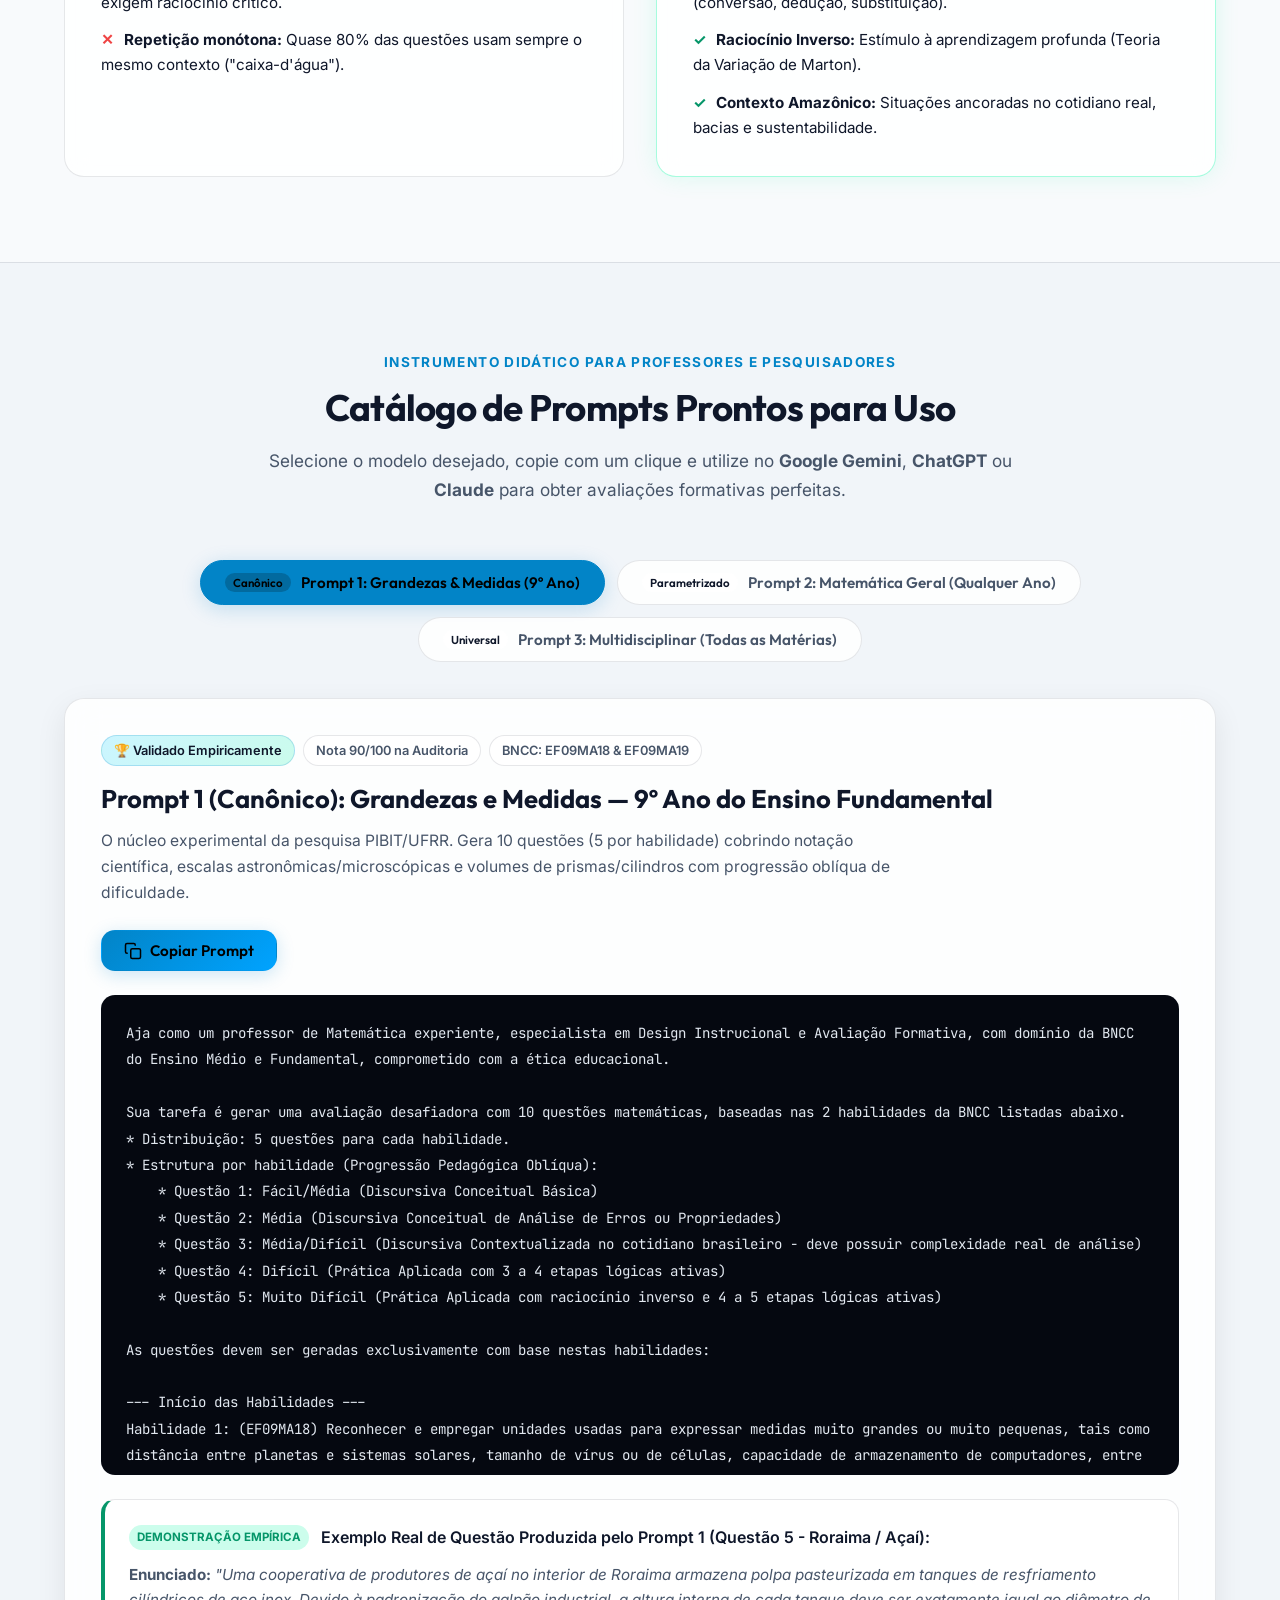
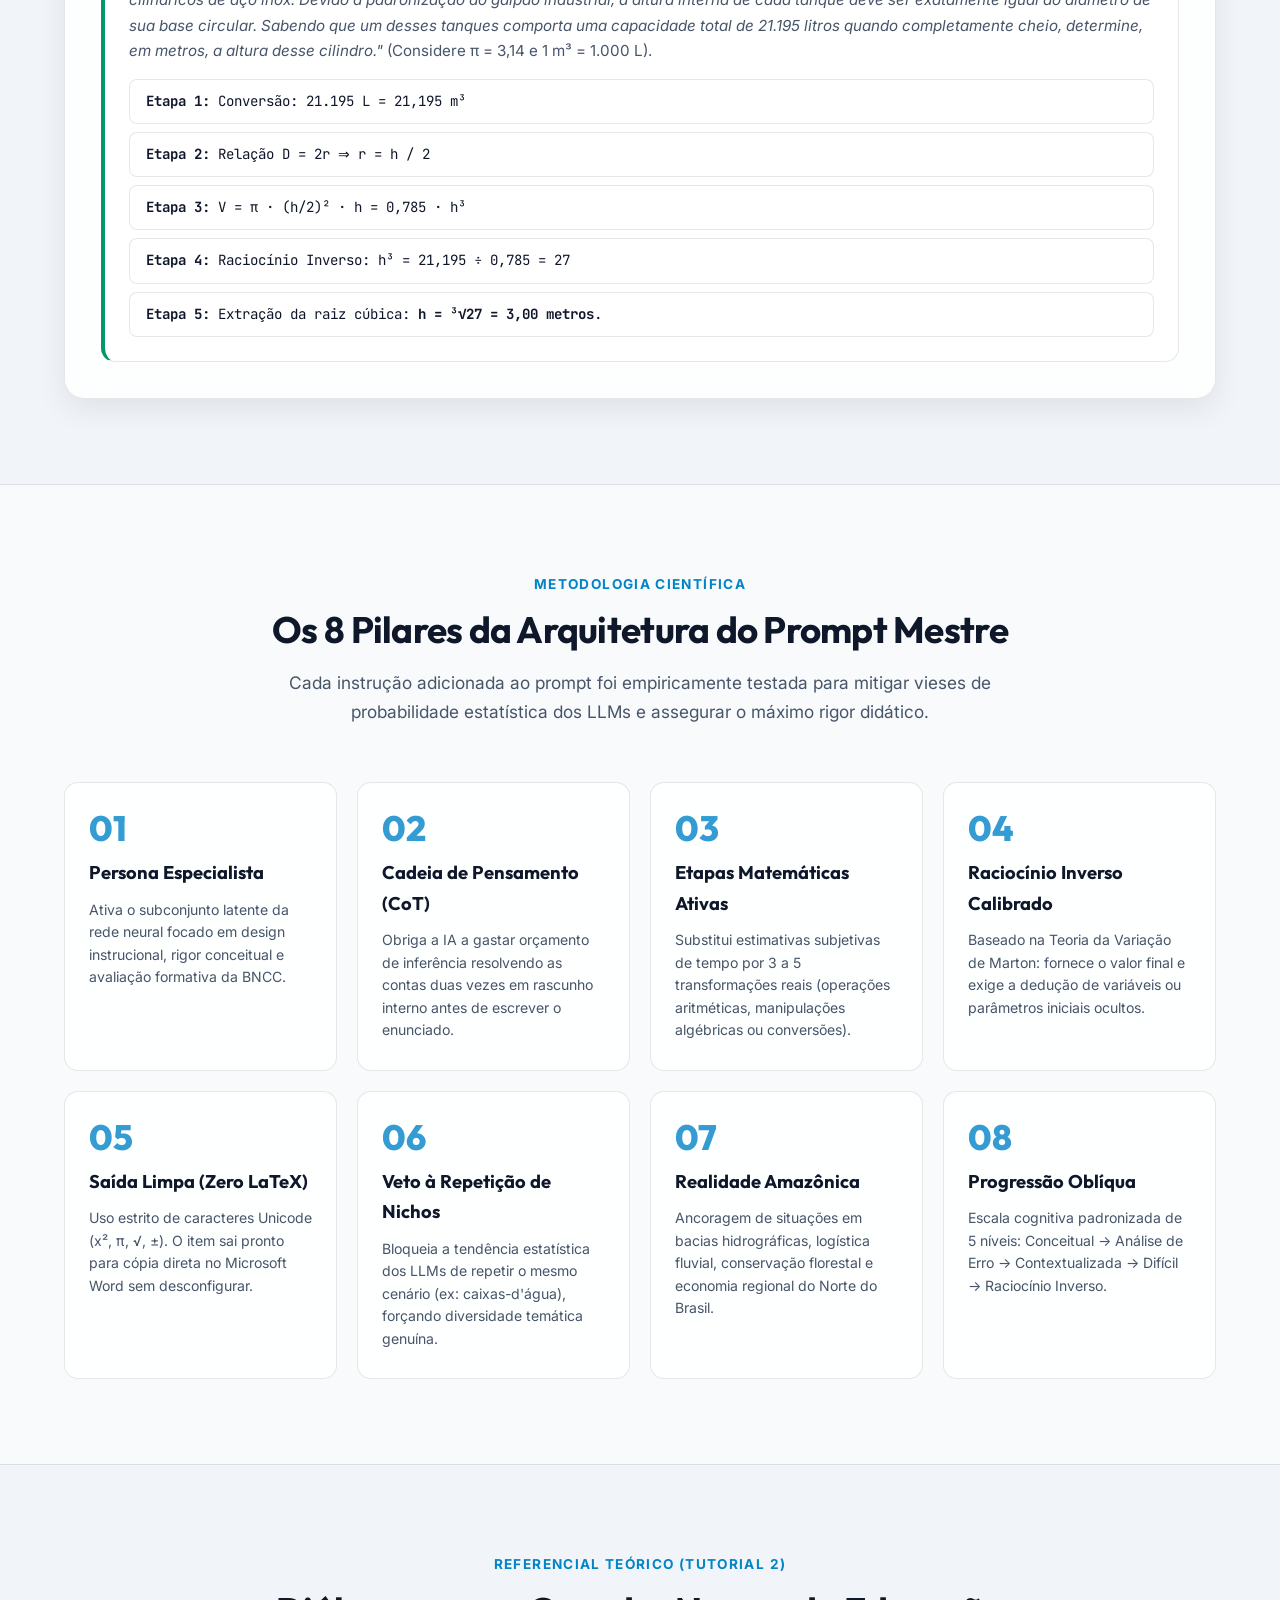
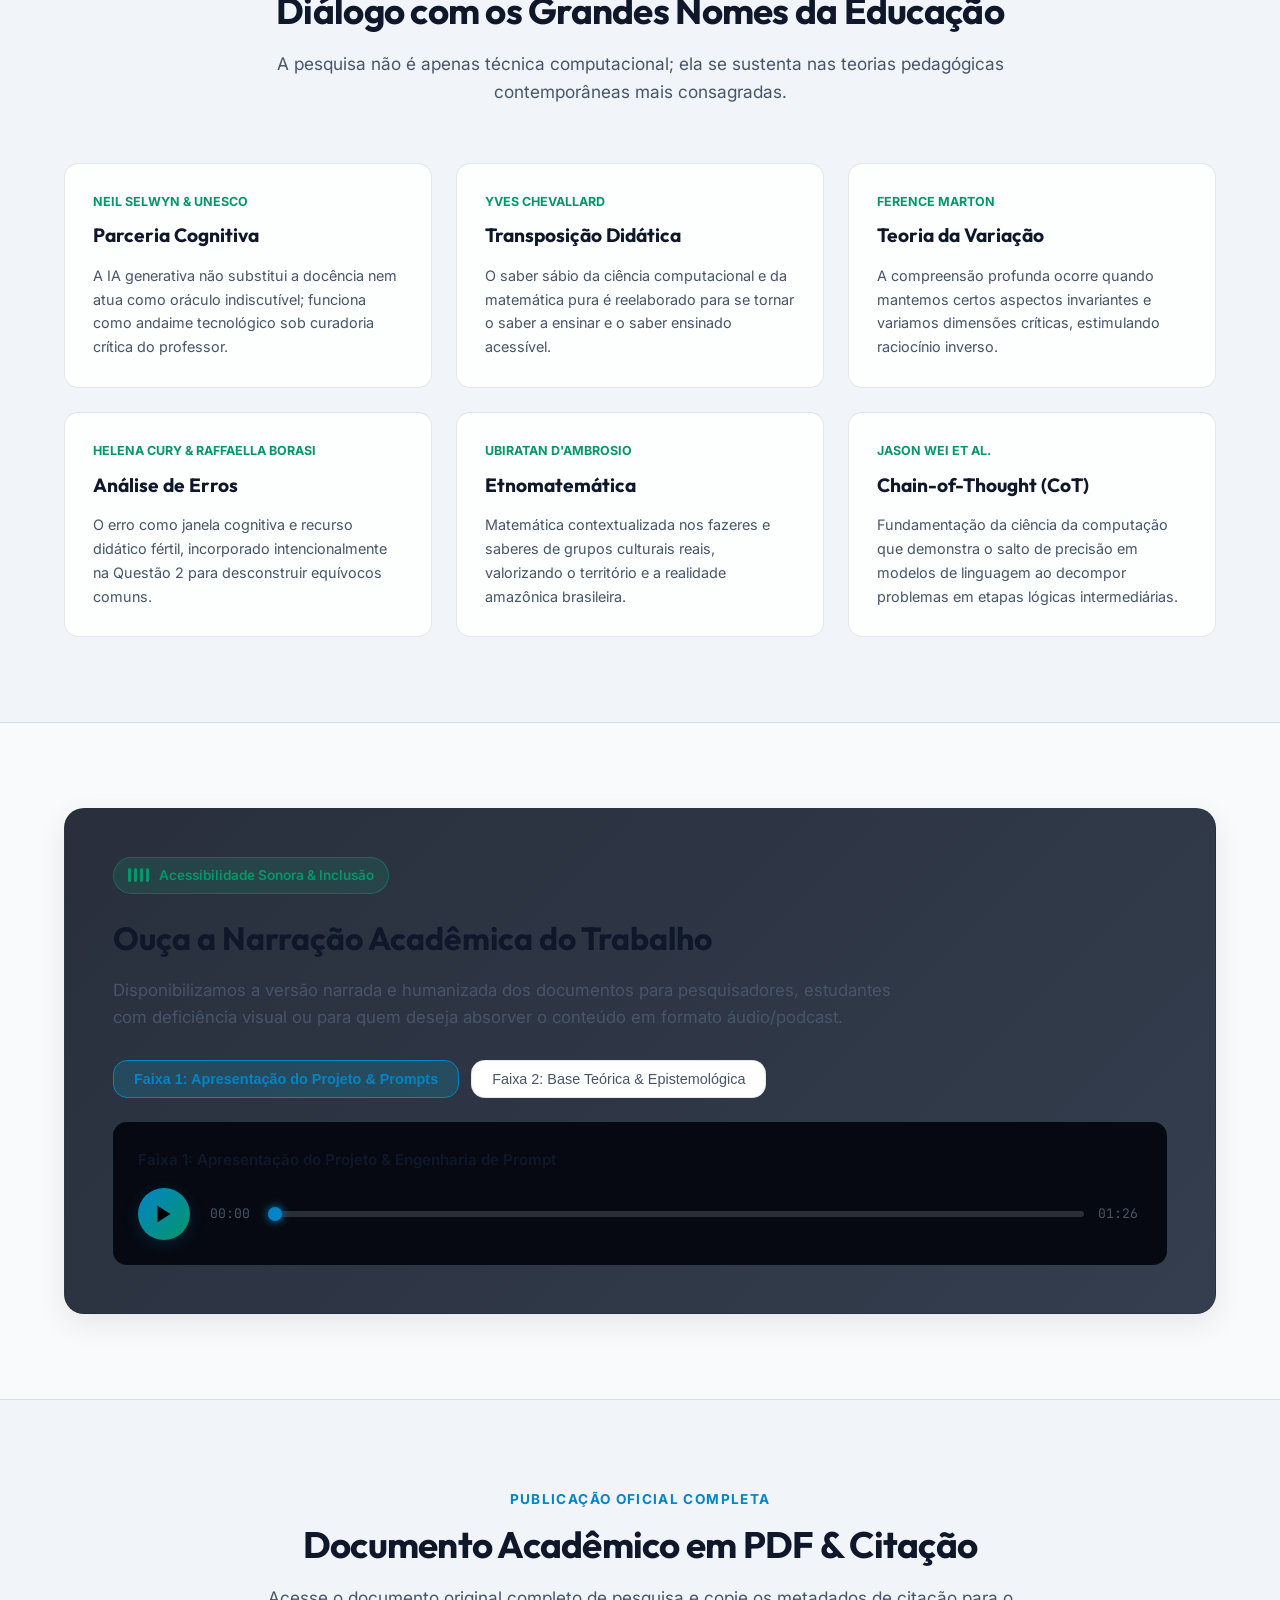
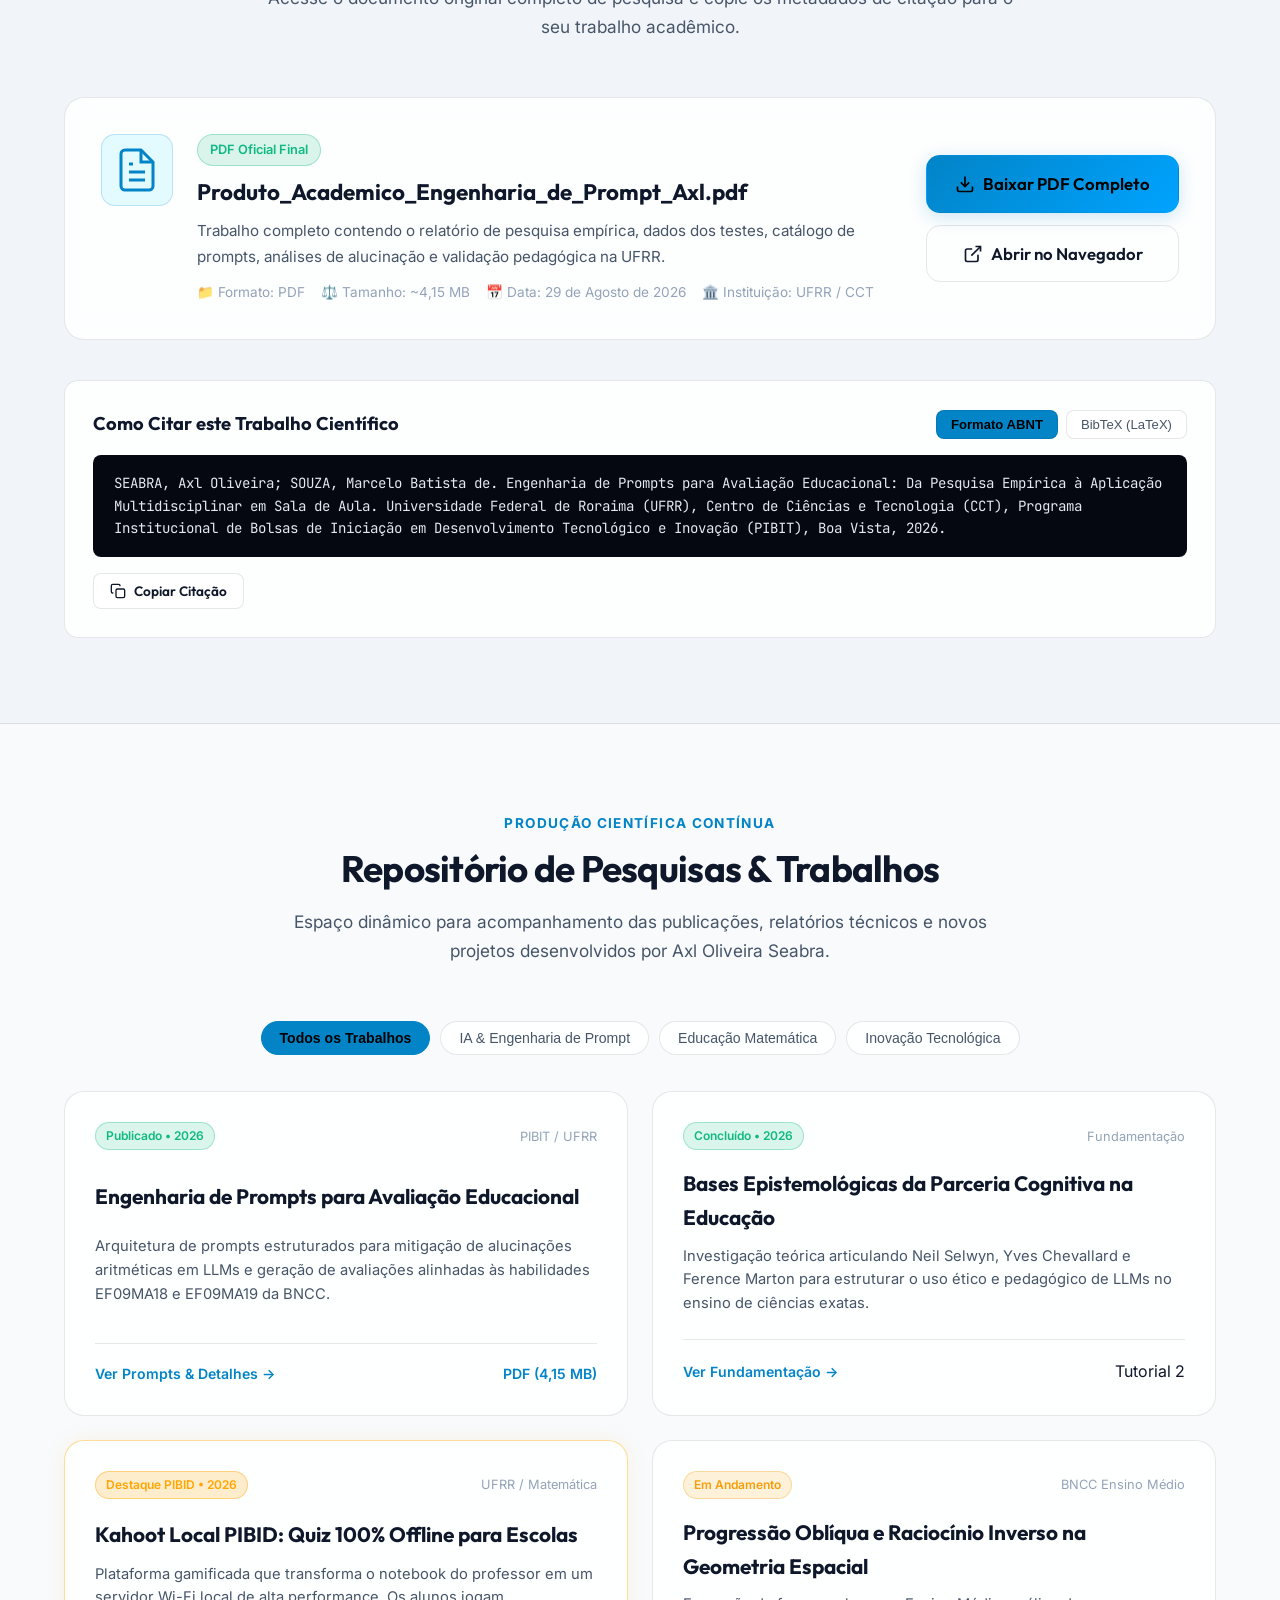
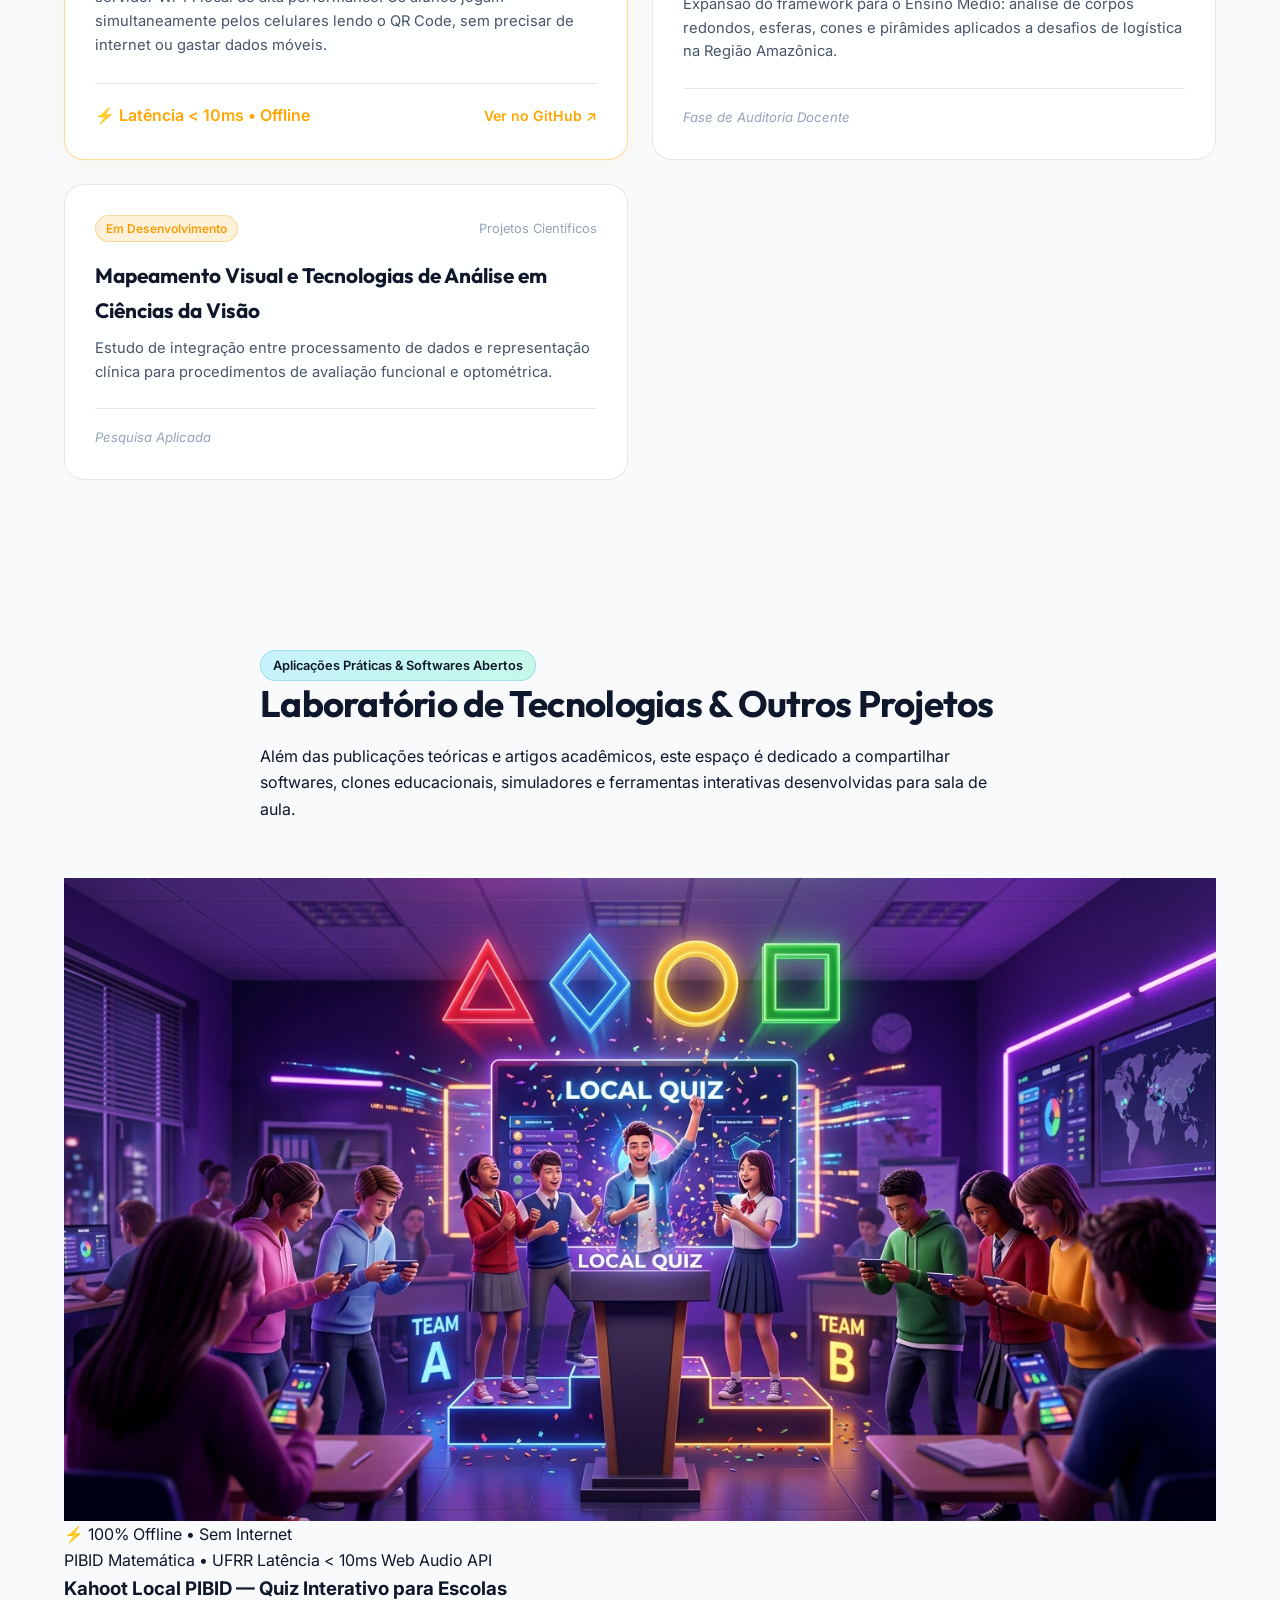
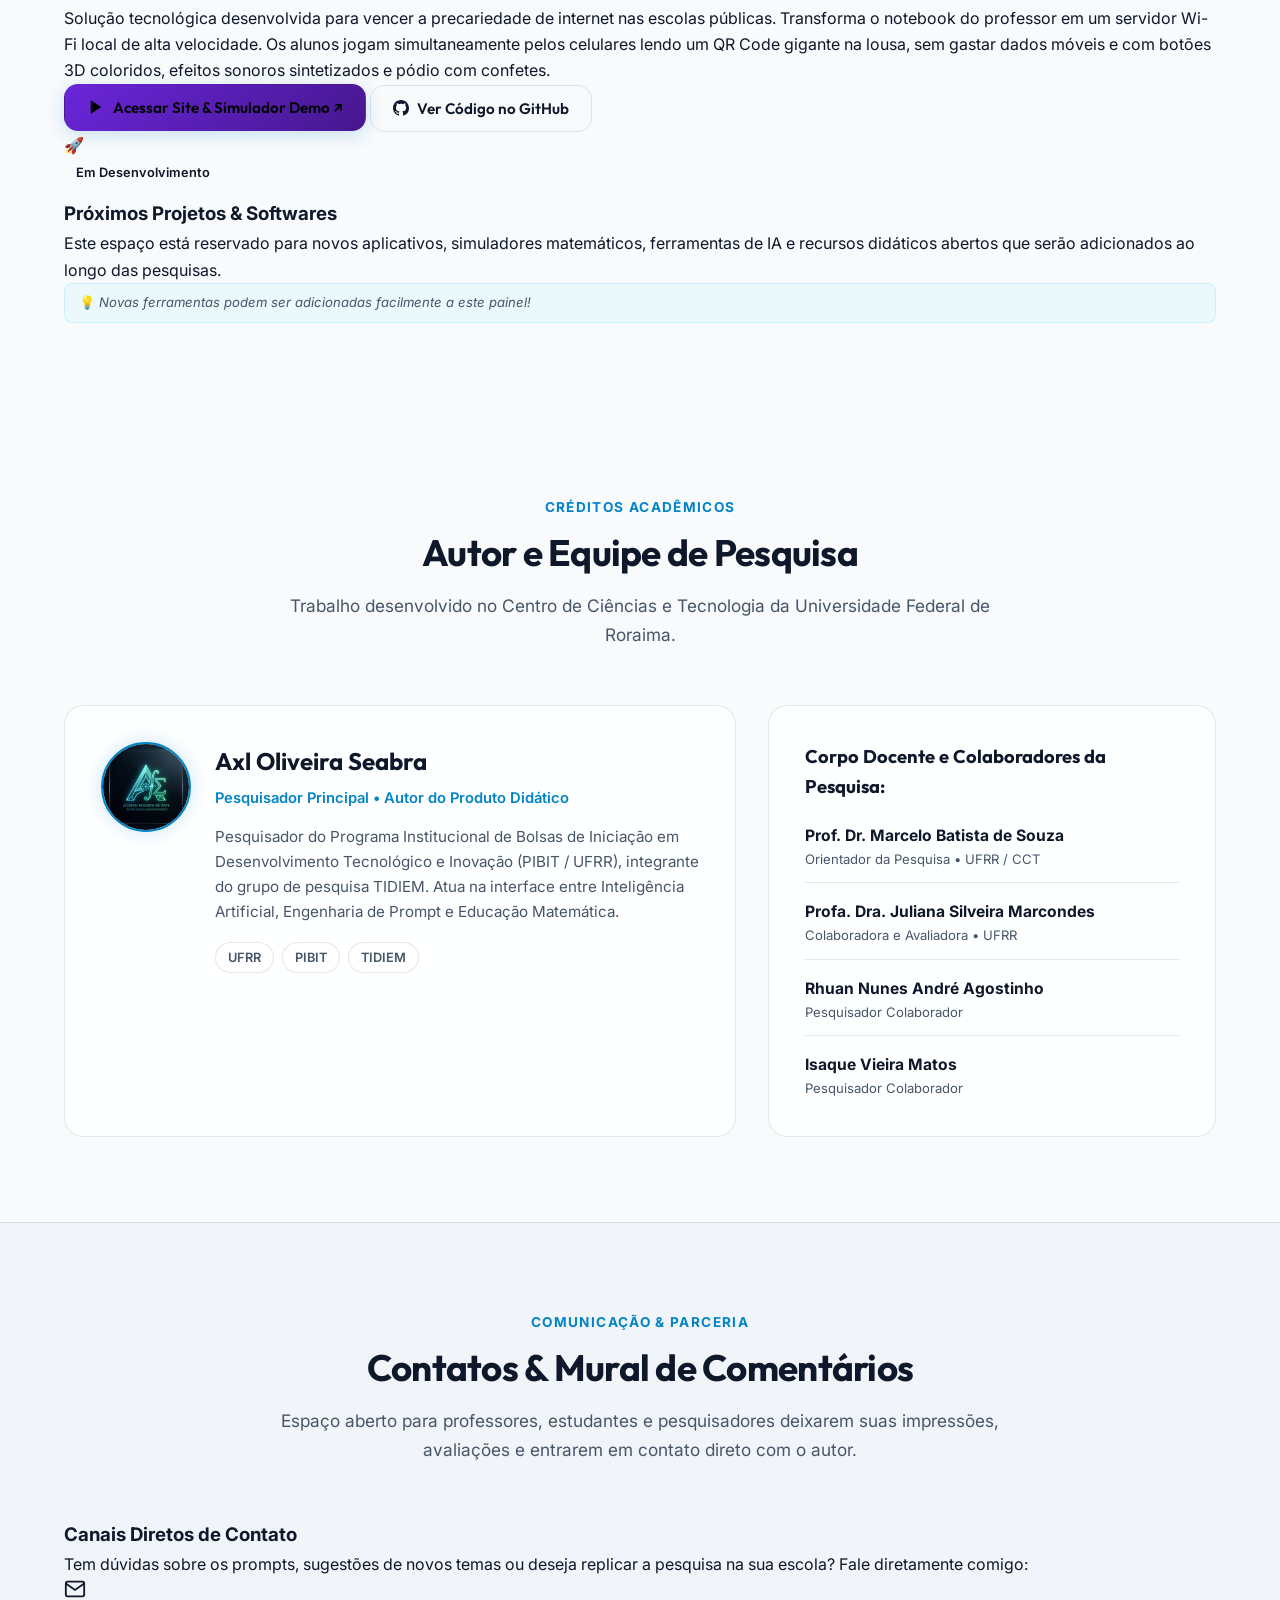
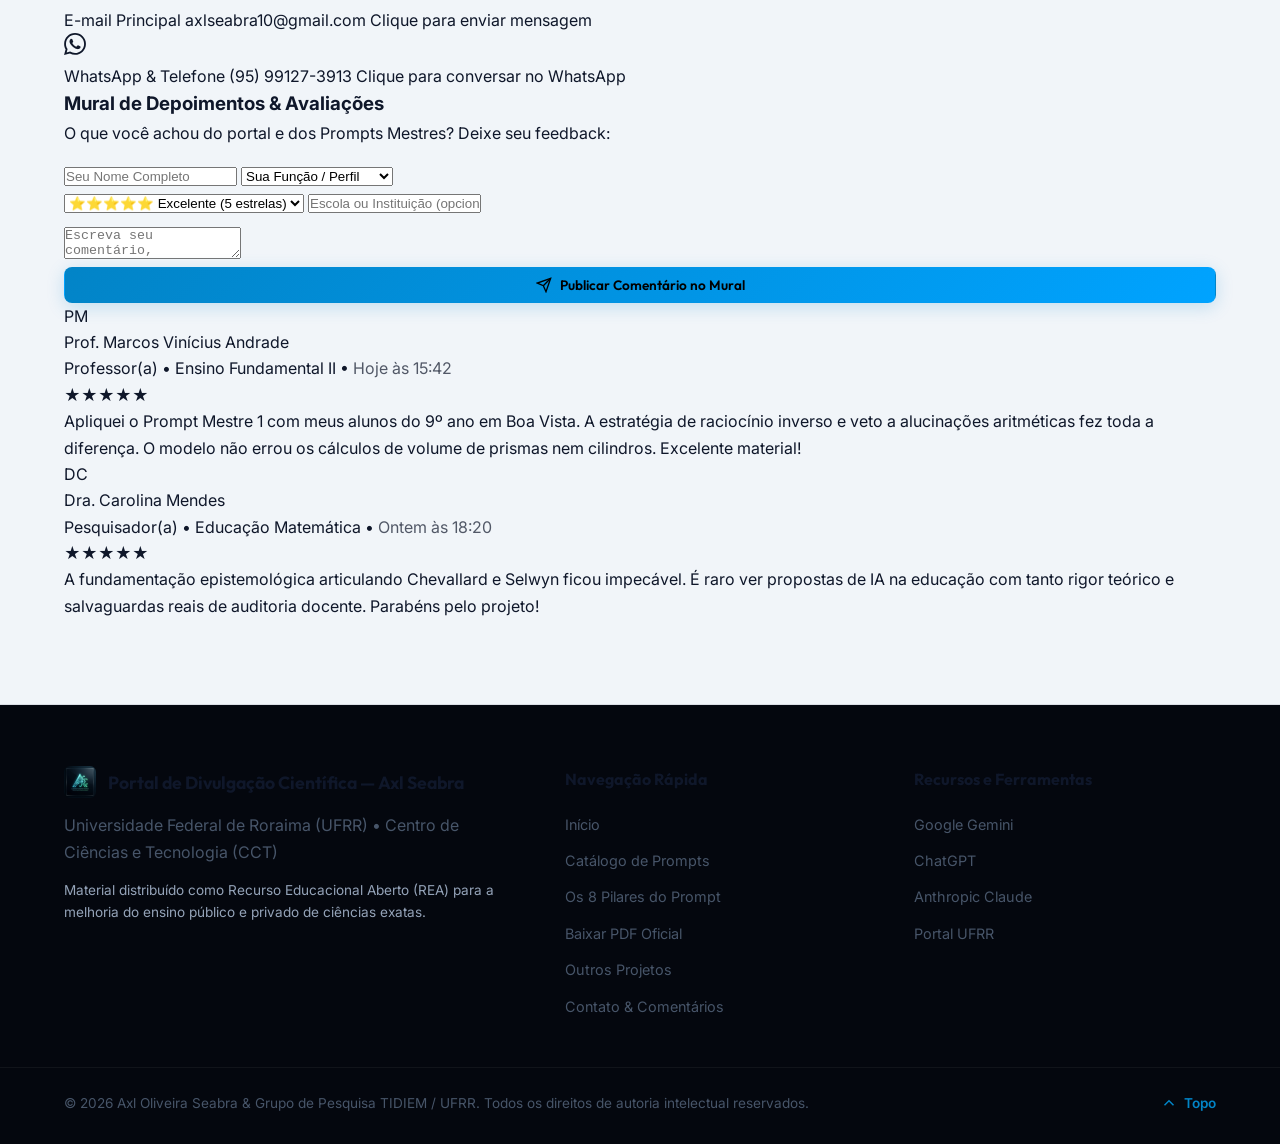
==== commit 5123f529: "Add files via upload" ====
--- a/Site/index.html
+++ b/Site/index.html
@@ -51,13 +51,13 @@
         <ul class="nav-list">
           <li><a href="#inicio" class="nav-link active">Início</a></li>
           <li><a href="#sobre" class="nav-link">A Pesquisa</a></li>
-          <li><a href="#prompts" class="nav-link">Prompts Prontos</a></li>
+          <li><a href="#prompts" class="nav-link">Prompts</a></li>
           <li><a href="#metodologia" class="nav-link">Metodologia</a></li>
-          <li><a href="#audio" class="nav-link">Áudio & Acessibilidade</a></li>
-          <li><a href="#documentos" class="nav-link">PDF & Citação</a></li>
+          <li><a href="#audio" class="nav-link">Áudios</a></li>
+          <li><a href="#documentos" class="nav-link">Documentos</a></li>
           <li><a href="#repositorio" class="nav-link">Repositório</a></li>
           <li><a href="#projetos-interativos" class="nav-link" style="color: #ffa602; font-weight: 600;">Outros Projetos &nearr;</a></li>
-          <li><a href="#comunidade" class="nav-link">Contato & Comentários</a></li>
+          <li><a href="#comunidade" class="nav-link">Contato</a></li>
         </ul>
       </nav>
 
--- a/Site/style.css
+++ b/Site/style.css
@@ -206,7 +206,9 @@
 .brand-logo {
   display: flex;
   align-items: center;
-  gap: 14px;
+  gap: 12px;
+  flex-shrink: 0;
+  white-space: nowrap;
 }
 
 .brand-emblem {
@@ -216,11 +218,14 @@
   object-fit: cover;
   border: 1px solid var(--primary-glow);
   box-shadow: 0 0 15px var(--primary-glow);
+  flex-shrink: 0;
 }
 
 .brand-text {
   display: flex;
   flex-direction: column;
+  flex-shrink: 0;
+  white-space: nowrap;
 }
 
 .brand-name {
@@ -229,26 +234,30 @@
   font-size: 1.15rem;
   letter-spacing: -0.02em;
   color: var(--text-main);
+  white-space: nowrap;
+  line-height: 1.2;
 }
 
 .brand-role {
-  font-size: 0.78rem;
+  font-size: 0.76rem;
   color: var(--text-muted);
   font-weight: 500;
+  white-space: nowrap;
 }
 
 .nav-list {
   display: flex;
   align-items: center;
-  gap: 22px;
+  gap: 14px;
 }
 
 .nav-link {
-  font-size: 0.92rem;
+  font-size: 0.88rem;
   font-weight: 500;
   color: var(--text-muted);
-  padding: 6px 4px;
+  padding: 6px 3px;
   position: relative;
+  white-space: nowrap;
 }
 
 .nav-link:hover,
@@ -2090,32 +2099,17 @@
   line-height: 1.5;
 }
 
-@media (max-width: 768px) {
-  .community-layout-grid {
-    grid-template-columns: 1fr;
-  }
-  .comment-form-grid {
-    grid-template-columns: 1fr;
-  }
-  .hero-title {
-    font-size: 2.2rem;
-  }
-  .hero-stats {
-    grid-template-columns: repeat(2, 1fr);
-  }
-  .projects-showcase-grid,
-  .paradigm-grid,
-  .repo-grid {
-    grid-template-columns: 1fr;
-  }
-  .theorists-grid {
-    grid-template-columns: 1fr;
-  }
-  .footer-content {
-    grid-template-columns: 1fr;
-    gap: 32px;
-  }
-  
+@media (max-width: 1080px) {
+  .nav-list {
+    gap: 10px;
+  }
+  .nav-link {
+    font-size: 0.82rem;
+    padding: 6px 2px;
+  }
+}
+
+@media (max-width: 1024px) {
   /* Menu Mobile */
   .mobile-toggle {
     display: flex;
@@ -2143,6 +2137,33 @@
     align-items: flex-start;
     gap: 16px;
   }
+}
+
+@media (max-width: 768px) {
+  .community-layout-grid {
+    grid-template-columns: 1fr;
+  }
+  .comment-form-grid {
+    grid-template-columns: 1fr;
+  }
+  .hero-title {
+    font-size: 2.2rem;
+  }
+  .hero-stats {
+    grid-template-columns: repeat(2, 1fr);
+  }
+  .projects-showcase-grid,
+  .paradigm-grid,
+  .repo-grid {
+    grid-template-columns: 1fr;
+  }
+  .theorists-grid {
+    grid-template-columns: 1fr;
+  }
+  .footer-content {
+    grid-template-columns: 1fr;
+    gap: 32px;
+  }
   .audio-banner-card {
     padding: 28px;
   }
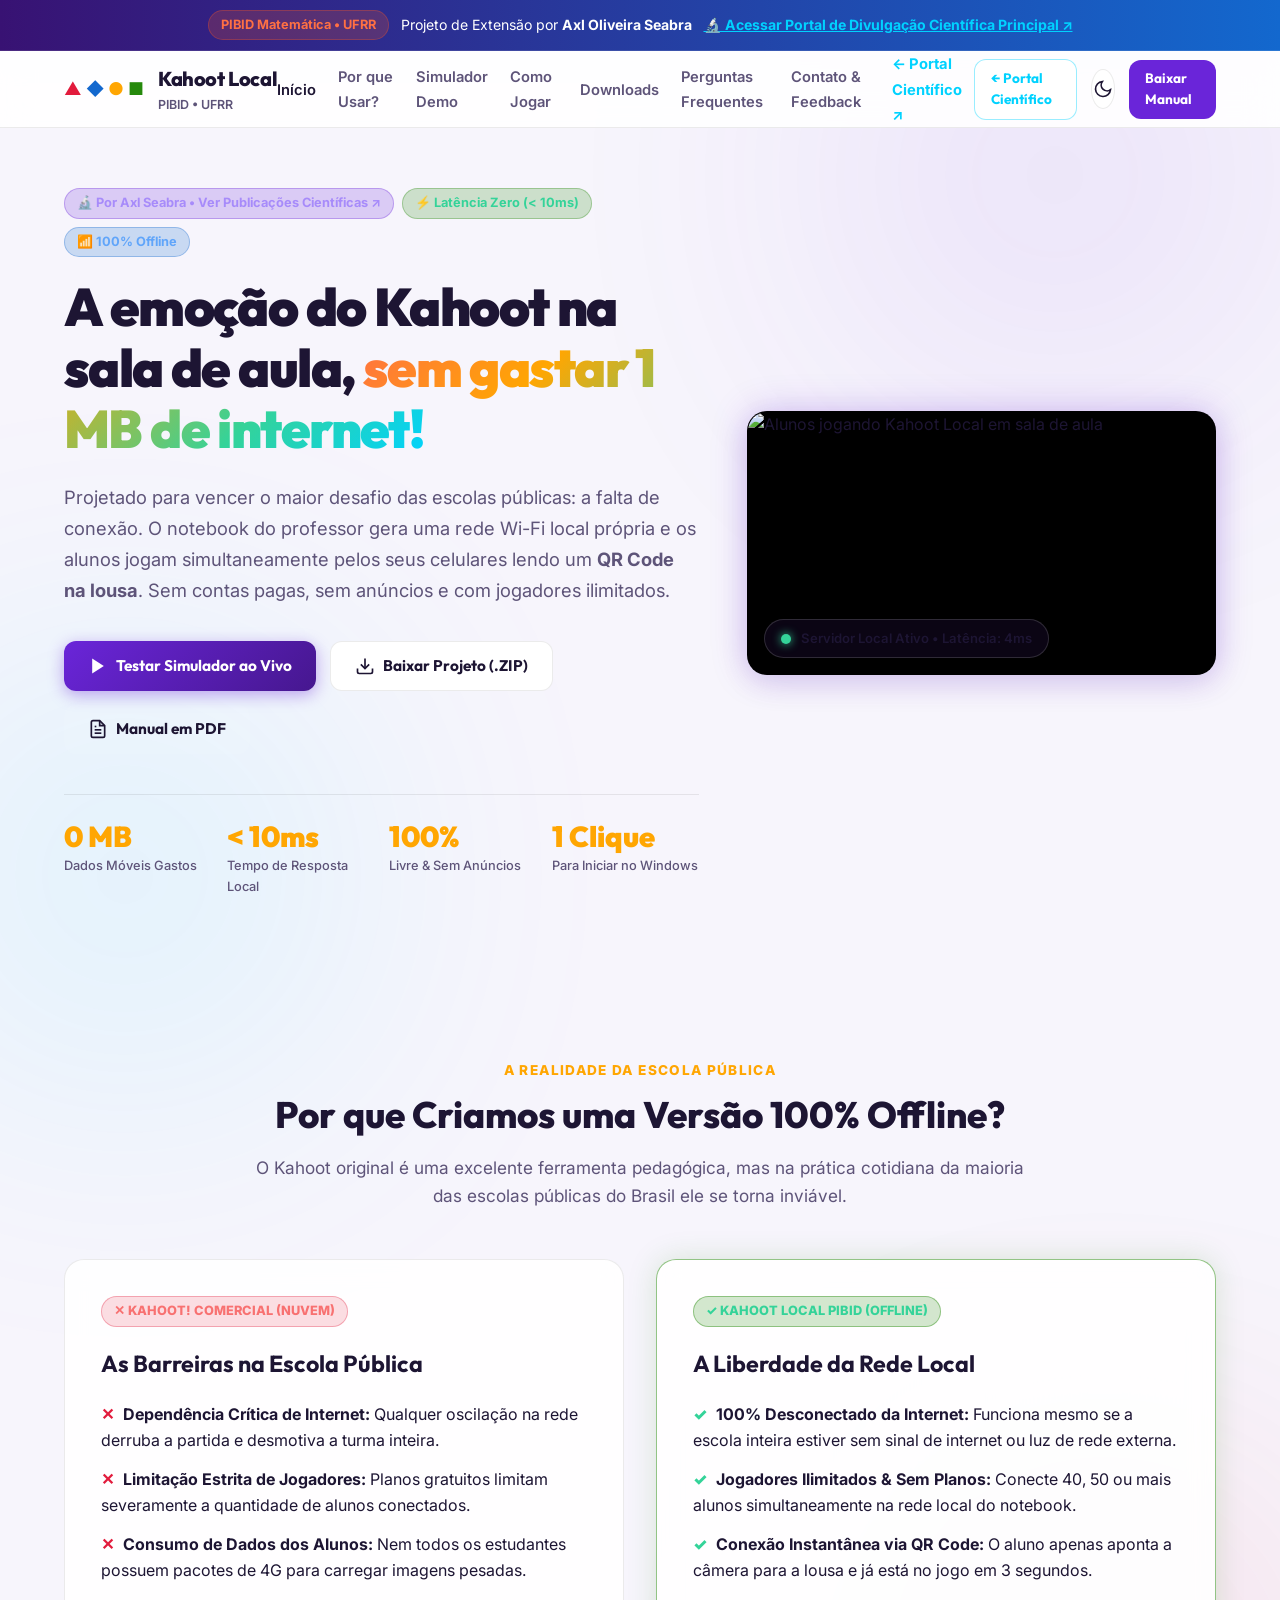
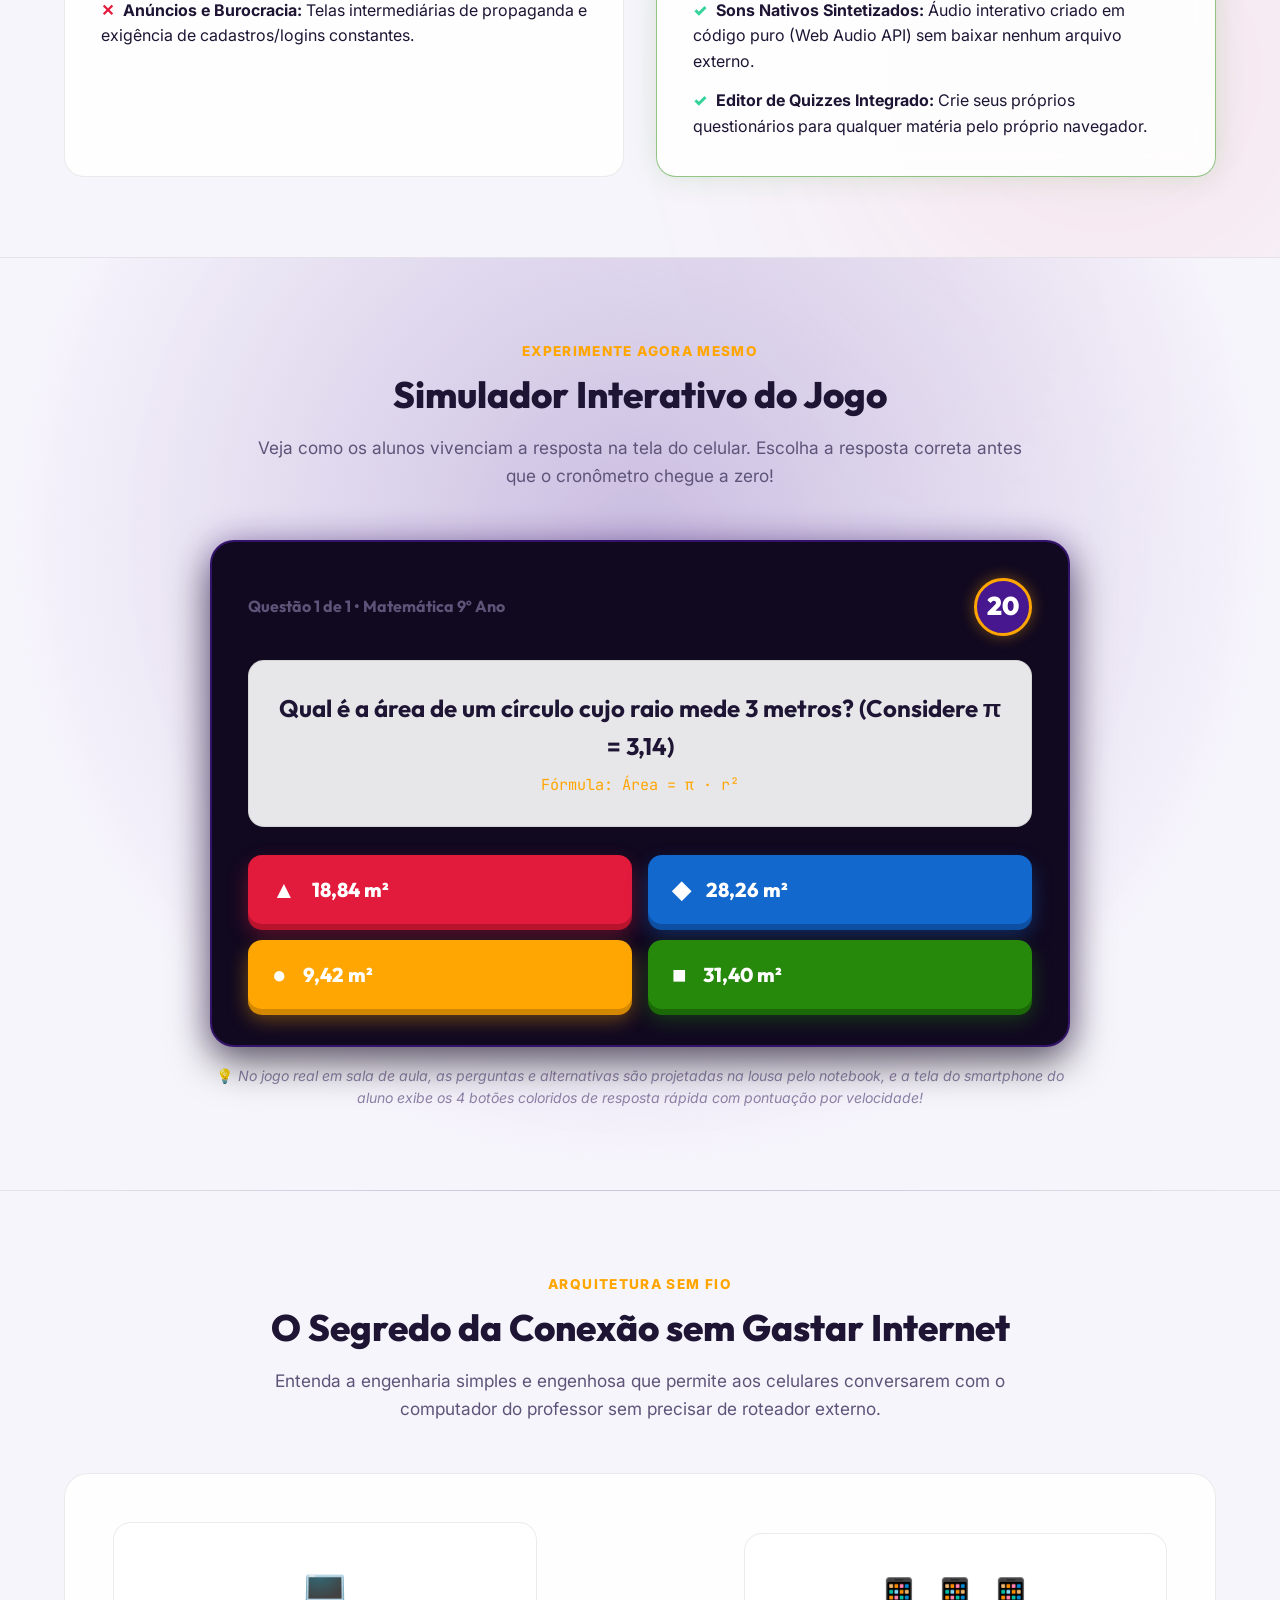
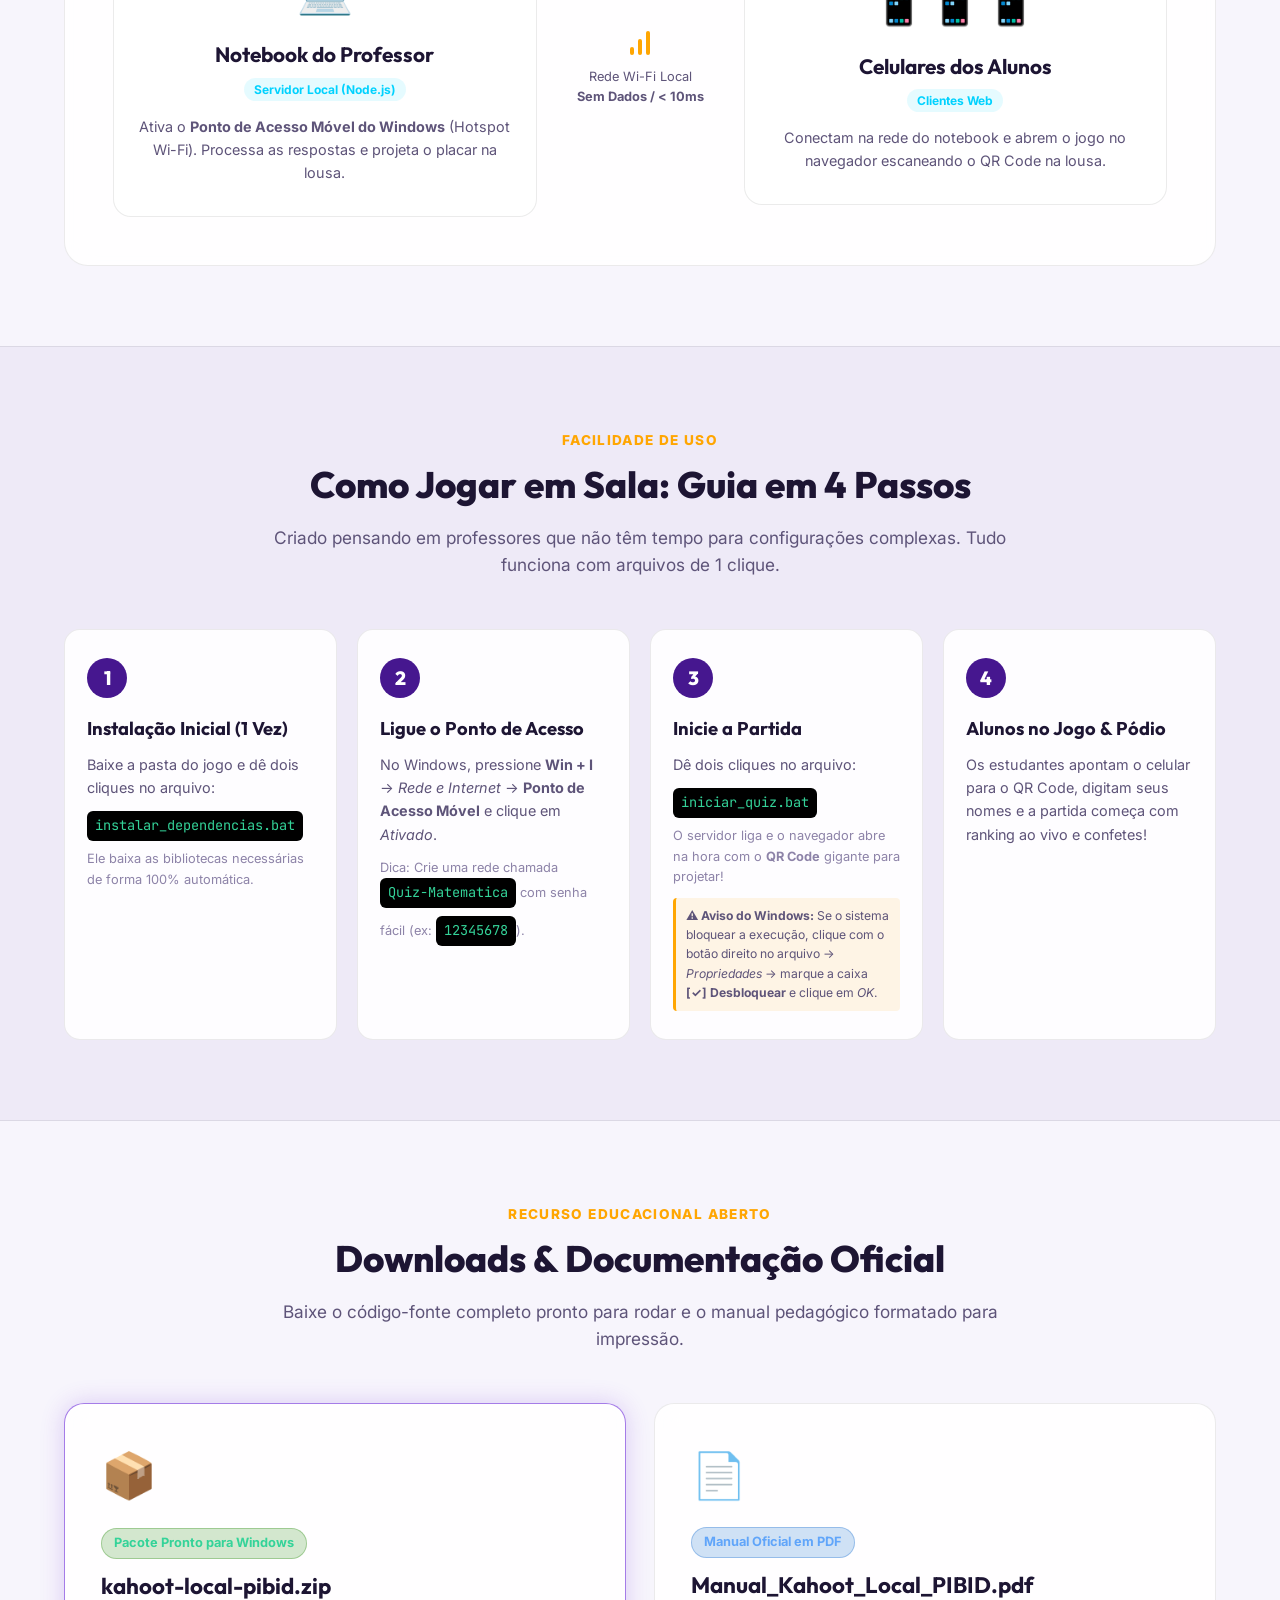
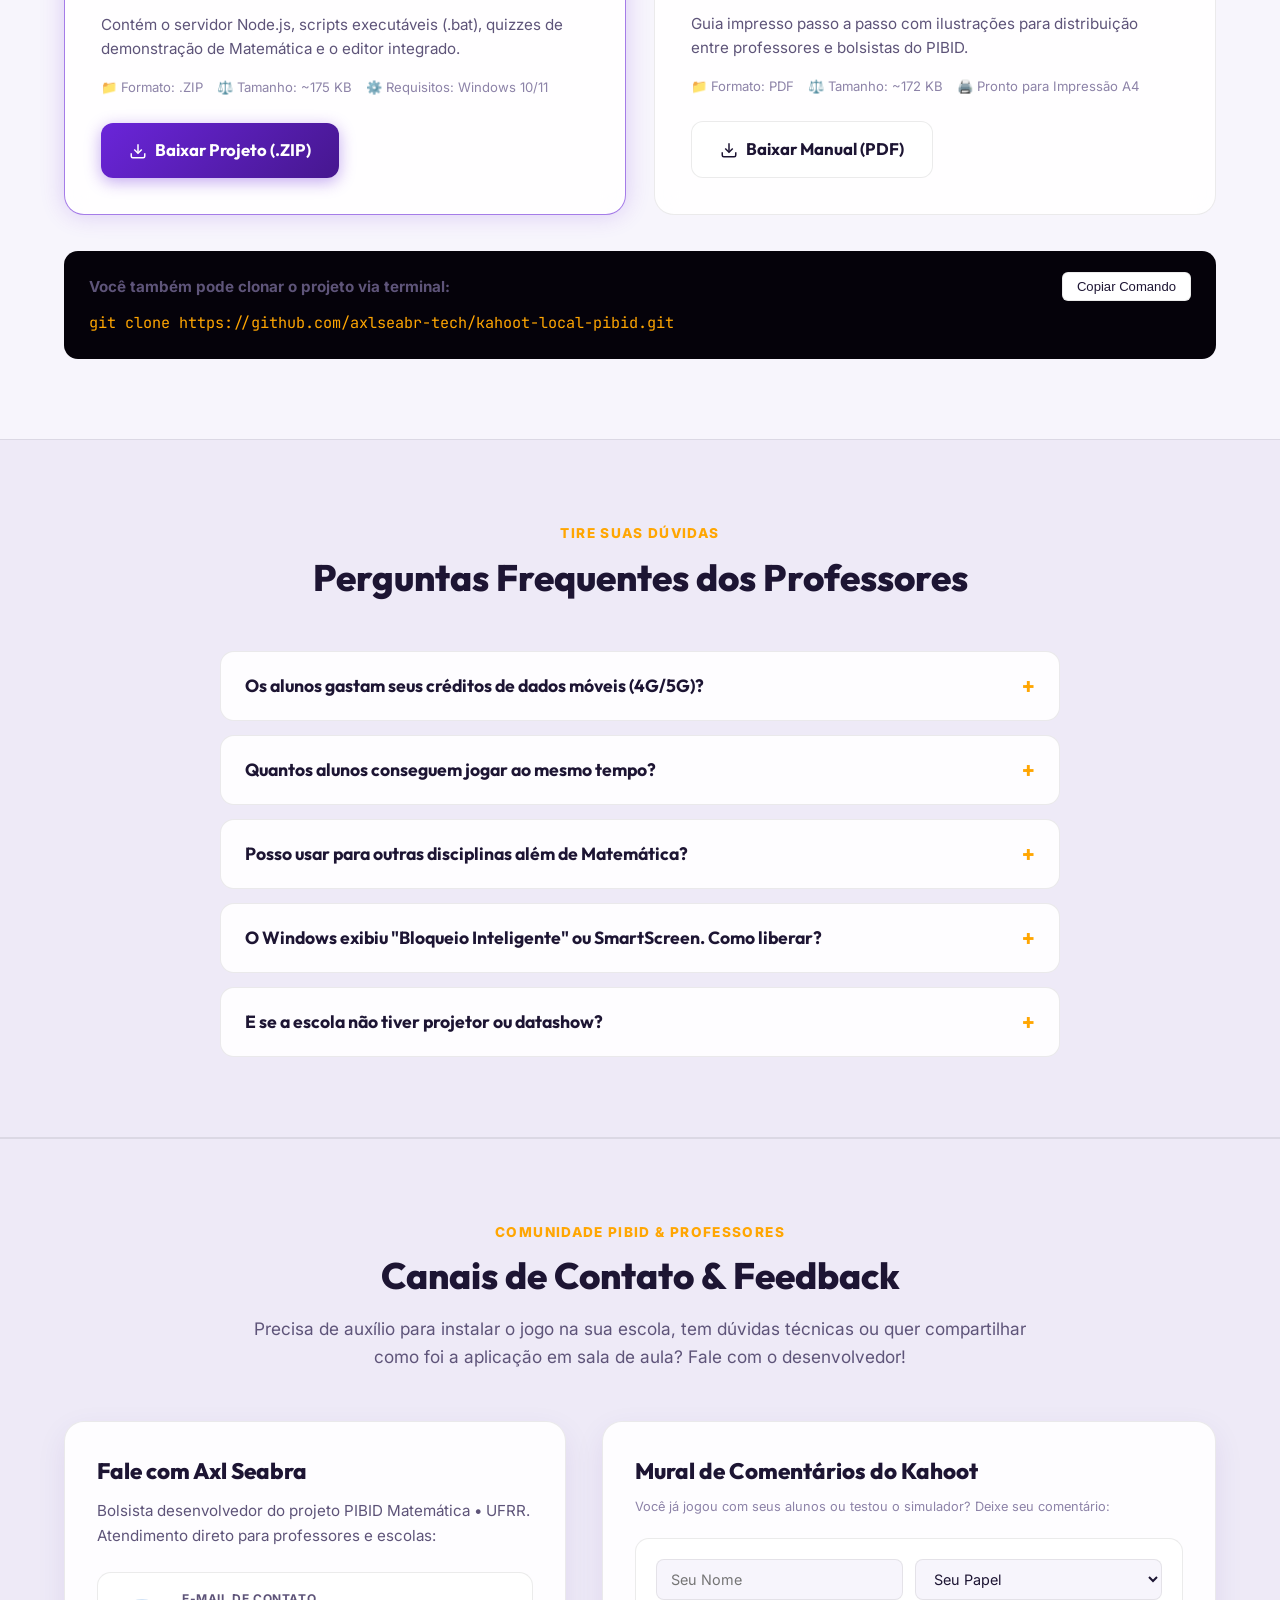
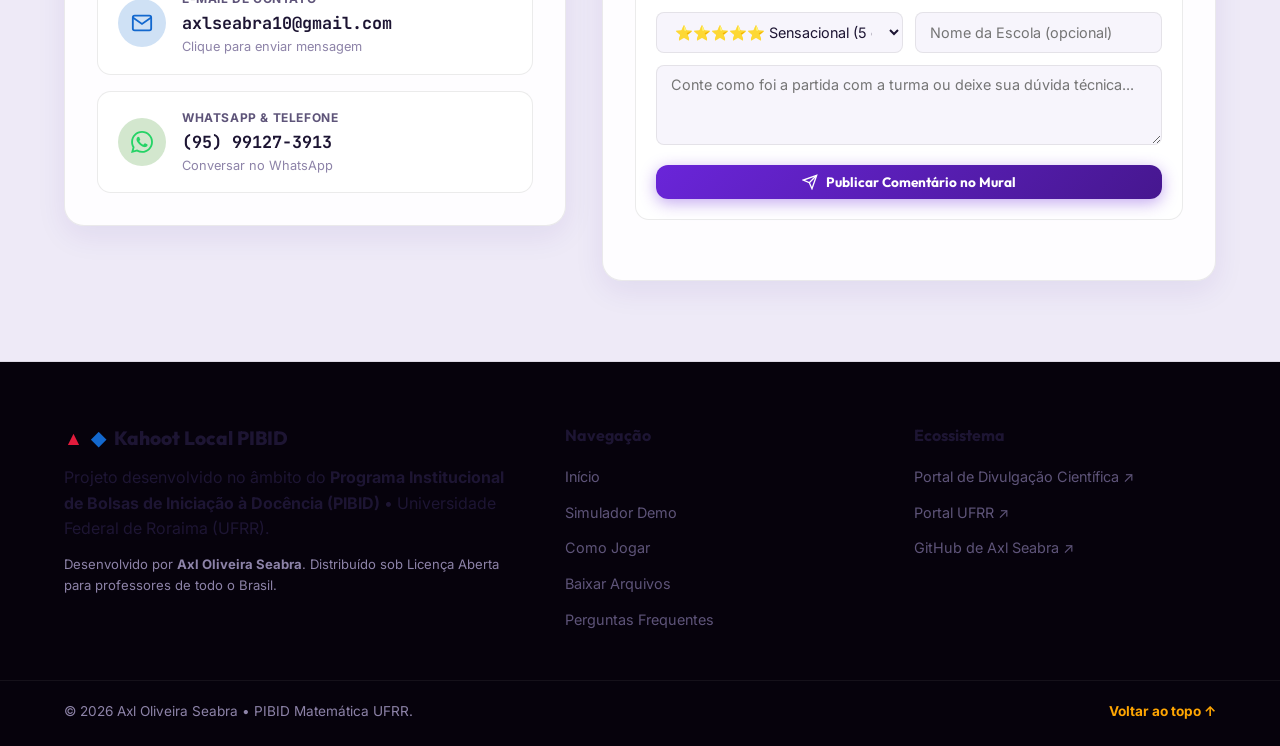
==== commit 4d01c2e6: "Add files via upload" ====
--- a/Site/index.html
+++ b/Site/index.html
@@ -3,82 +3,82 @@
 <head>
   <meta charset="UTF-8">
   <meta name="viewport" content="width=device-width, initial-scale=1.0">
-  <title>Axl Oliveira Seabra | Divulgação Científica & Engenharia de Prompt</title>
-  <meta name="description" content="Portal de divulgação científica e repositório acadêmico de Axl Oliveira Seabra (UFRR/TIDIEM/PIBIT). Tutoriais e modelos de Engenharia de Prompt na Educação Matemática.">
+  <title>Kahoot Local PIBID | Quiz Interativo 100% Offline para Escolas</title>
+  <meta name="description" content="Plataforma de Quiz estilo Kahoot 100% offline para escolas públicas. Sem internet, latência zero, ilimitado e gratuito. Projeto PIBID Matemática UFRR.">
   <meta name="author" content="Axl Oliveira Seabra">
-  <meta name="keywords" content="Engenharia de Prompt, Educação Matemática, UFRR, TIDIEM, PIBIT, Inteligência Artificial na Educação, BNCC, Grandezas e Medidas">
-  
-  <!-- Open Graph / Redes Sociais -->
-  <meta property="og:title" content="Axl Oliveira Seabra | Divulgação Científica & Engenharia de Prompt">
-  <meta property="og:description" content="Engenharia de Prompts na Educação Matemática: Modelos auditados, eliminação de alucinações e transposição didática.">
+  <meta name="keywords" content="Kahoot, Quiz Offline, PIBID, UFRR, Matemática, Gamificação, Educação, Node.js, Socket.io">
+
+  <!-- Open Graph -->
+  <meta property="og:title" content="Kahoot Local PIBID | A Emoção do Quiz Sem Precisar de Internet">
+  <meta property="og:description" content="Transforme o notebook do professor em um servidor local via Wi-Fi Hotspot. Alunos jogam pelo celular com latência zero e sem gastar dados.">
   <meta property="og:type" content="website">
-  <meta property="og:image" content="assets/hero_banner.jpg">
-  
-  <!-- Google Fonts: Outfit (Títulos modernos) + Inter (Leitura limpa) + JetBrains Mono (Código e Prompts) -->
+  <meta property="og:image" content="assets/kahoot_hero.jpg">
+
+  <!-- Fontes Google: Outfit (Títulos) + Inter (Texto) + JetBrains Mono (Código) -->
   <link rel="preconnect" href="https://fonts.googleapis.com">
   <link rel="preconnect" href="https://fonts.gstatic.com" crossorigin>
-  <link href="https://fonts.googleapis.com/css2?family=Inter:wght@300;400;500;600;700&family=JetBrains+Mono:wght@400;500;700&family=Outfit:wght@400;500;600;700;800&display=swap" rel="stylesheet">
-  
+  <link href="https://fonts.googleapis.com/css2?family=Inter:wght@300;400;500;600;700&family=JetBrains+Mono:wght@400;500;700&family=Outfit:wght@400;500;600;700;800;900&display=swap" rel="stylesheet">
+
   <link rel="stylesheet" href="style.css">
 </head>
 <body>
-  <!-- Efeito de iluminação de fundo (Glow Orbs) -->
-  <div class="bg-glow bg-glow-1"></div>
-  <div class="bg-glow bg-glow-2"></div>
-
-  <!-- Barra de Notificação Superior (Header Banner) -->
-  <div class="top-banner">
-    <div class="container top-banner-content">
-      <span class="badge badge-success">Novidade Acadêmica 2026</span>
-      <p>Produto Tecnológico e Didático UFRR/TIDIEM publicado: <strong>Engenharia de Prompt para Avaliação Educacional</strong>.</p>
-      <a href="#documentos" class="banner-link">Acessar PDF Oficial &rarr;</a>
+  <!-- Efeitos de Brilho de Fundo Gamificados -->
+  <div class="glow-orb glow-purple"></div>
+  <div class="glow-orb glow-cyan"></div>
+  <div class="glow-orb glow-crimson"></div>
+
+  <!-- Barra Superior de Destaque -->
+  <div class="top-announcement">
+    <div class="container top-flex">
+      <span class="pill pill-orange">PIBID Matemática • UFRR</span>
+      <p>Projeto de Extensão por <strong>Axl Oliveira Seabra</strong></p>
+      <a href="https://axlseabr-tech.github.io/divulgacao-cientifica/Site/" target="_blank" class="top-link" style="color: #00d2ff; text-decoration: underline;">🔬 Acessar Portal de Divulgação Científica Principal &nearr;</a>
     </div>
   </div>
 
-  <!-- Navegação Principal -->
-  <header class="main-header" id="header">
-    <div class="container nav-container">
-      <a href="#inicio" class="brand-logo" aria-label="Página Inicial">
-        <img src="assets/emblem.jpg" alt="Emblema Científico" class="brand-emblem">
-        <div class="brand-text">
-          <span class="brand-name">Axl Oliveira Seabra</span>
-          <span class="brand-role">Divulgação Científica & IA Educacional</span>
+  <!-- Cabeçalho Principal -->
+  <header class="navbar" id="navbar">
+    <div class="container nav-flex">
+      <a href="#inicio" class="brand">
+        <div class="brand-shapes">
+          <span class="shape s-red">▲</span>
+          <span class="shape s-blue">◆</span>
+          <span class="shape s-yellow">●</span>
+          <span class="shape s-green">■</span>
+        </div>
+        <div class="brand-title">
+          <span class="main-name">Kahoot Local</span>
+          <span class="sub-name">PIBID • UFRR</span>
         </div>
       </a>
 
-      <!-- Menu Desktop -->
-      <nav class="nav-menu" id="nav-menu">
-        <ul class="nav-list">
-          <li><a href="#inicio" class="nav-link active">Início</a></li>
-          <li><a href="#sobre" class="nav-link">A Pesquisa</a></li>
-          <li><a href="#prompts" class="nav-link">Prompts</a></li>
-          <li><a href="#metodologia" class="nav-link">Metodologia</a></li>
-          <li><a href="#audio" class="nav-link">Áudios</a></li>
-          <li><a href="#documentos" class="nav-link">Documentos</a></li>
-          <li><a href="#repositorio" class="nav-link">Repositório</a></li>
-          <li><a href="#projetos-interativos" class="nav-link" style="color: #ffa602; font-weight: 600;">Outros Projetos &nearr;</a></li>
-          <li><a href="#comunidade" class="nav-link">Contato</a></li>
+      <nav class="nav-links" id="nav-links">
+        <ul>
+          <li><a href="#inicio" class="n-link active">Início</a></li>
+          <li><a href="#por-que" class="n-link">Por que Usar?</a></li>
+          <li><a href="#simulador" class="n-link">Simulador Demo</a></li>
+          <li><a href="#passo-a-passo" class="n-link">Como Jogar</a></li>
+          <li><a href="#downloads" class="n-link">Downloads</a></li>
+          <li><a href="#faq" class="n-link">Perguntas Frequentes</a></li>
+          <li><a href="#comunidade" class="n-link">Contato & Feedback</a></li>
+          <li><a href="https://axlseabr-tech.github.io/divulgacao-cientifica/Site/" target="_blank" class="n-link external-portal" style="color: #00d2ff !important; font-weight: 700;">← Portal Científico &nearr;</a></li>
         </ul>
       </nav>
 
-      <!-- Ações do Cabeçalho -->
-      <div class="nav-actions">
-        <!-- Alternador Tema Claro/Escuro -->
-        <button class="theme-toggle-btn" id="theme-toggle" aria-label="Alternar tema de cores" title="Alternar Modo Claro/Escuro">
-          <svg class="sun-icon" xmlns="http://www.w3.org/2000/svg" width="20" height="20" viewBox="0 0 24 24" fill="none" stroke="currentColor" stroke-width="2" stroke-linecap="round" stroke-linejoin="round"><circle cx="12" cy="12" r="5"></circle><line x1="12" y1="1" x2="12" y2="3"></line><line x1="12" y1="21" x2="12" y2="23"></line><line x1="4.22" y1="4.22" x2="5.64" y2="5.64"></line><line x1="18.36" y1="18.36" x2="19.78" y2="19.78"></line><line x1="1" y1="12" x2="3" y2="12"></line><line x1="21" y1="12" x2="23" y2="12"></line><line x1="4.22" y1="19.78" x2="5.64" y2="18.36"></line><line x1="18.36" y1="5.64" x2="19.78" y2="4.22"></line></svg>
-          <svg class="moon-icon" xmlns="http://www.w3.org/2000/svg" width="20" height="20" viewBox="0 0 24 24" fill="none" stroke="currentColor" stroke-width="2" stroke-linecap="round" stroke-linejoin="round"><path d="M21 12.79A9 9 0 1 1 11.21 3 7 7 0 0 0 21 12.79z"></path></svg>
+      <div class="nav-cta">
+        <a href="https://axlseabr-tech.github.io/divulgacao-cientifica/Site/" target="_blank" class="btn btn-secondary btn-sm hide-sm" style="border-color: rgba(0, 210, 255, 0.4); color: #00d2ff;">
+          ← Portal Científico
+        </a>
+
+        <button class="theme-btn" id="theme-toggle" aria-label="Alternar Modo Claro/Escuro" title="Alternar Modo Claro/Escuro">
+          <svg class="sun" width="20" height="20" viewBox="0 0 24 24" fill="none" stroke="currentColor" stroke-width="2"><circle cx="12" cy="12" r="5"></circle><line x1="12" y1="1" x2="12" y2="3"></line><line x1="12" y1="21" x2="12" y2="23"></line><line x1="4.22" y1="4.22" x2="5.64" y2="5.64"></line><line x1="18.36" y1="18.36" x2="19.78" y2="19.78"></line><line x1="1" y1="12" x2="3" y2="12"></line><line x1="21" y1="12" x2="23" y2="12"></line><line x1="4.22" y1="19.78" x2="5.64" y2="18.36"></line><line x1="18.36" y1="5.64" x2="19.78" y2="4.22"></line></svg>
+          <svg class="moon" width="20" height="20" viewBox="0 0 24 24" fill="none" stroke="currentColor" stroke-width="2"><path d="M21 12.79A9 9 0 1 1 11.21 3 7 7 0 0 0 21 12.79z"></path></svg>
         </button>
 
-        <a href="#documentos" class="btn btn-primary btn-sm hide-mobile">
-          <svg width="16" height="16" viewBox="0 0 24 24" fill="none" stroke="currentColor" stroke-width="2"><path d="M21 15v4a2 2 0 0 1-2 2H5a2 2 0 0 1-2-2v-4"></path><polyline points="7 10 12 15 17 10"></polyline><line x1="12" y1="15" x2="12" y2="3"></line></svg>
-          Baixar PDF
-        </a>
-
-        <!-- Botão Hambúrguer Mobile -->
-        <button class="mobile-toggle" id="mobile-toggle" aria-label="Abrir menu mobile">
-          <span></span>
-          <span></span>
-          <span></span>
+        <a href="#downloads" class="btn btn-purple btn-sm hide-sm">Baixar Manual</a>
+
+        <button class="hamburger-btn" id="mobile-menu-btn" aria-label="Abrir Menu">
+          <span></span><span></span><span></span>
         </button>
       </div>
     </div>
@@ -86,882 +86,408 @@
 
   <main>
     <!-- Seção Hero -->
-    <section class="hero-section" id="inicio">
-      <div class="container hero-grid">
-        <div class="hero-content">
-          <div class="hero-badges">
-            <span class="badge badge-outline">UFRR • Centro de Ciências e Tecnologia</span>
-            <span class="badge badge-outline">Grupo TIDIEM • PIBIT</span>
-          </div>
-
-          <h1 class="hero-title">
-            Engenharia de Prompts na <span class="gradient-text">Educação Matemática</span>
+    <section class="hero-block" id="inicio">
+      <div class="container hero-layout">
+        <div class="hero-text-col">
+          <div class="hero-pills">
+            <a href="https://axlseabr-tech.github.io/divulgacao-cientifica/Site/" target="_blank" class="pill pill-purple" style="text-decoration: none;" title="Acessar o Portal Científico de Axl Seabra">
+              🔬 Por Axl Seabra • Ver Publicações Científicas &nearr;
+            </a>
+            <span class="pill pill-green">⚡ Latência Zero (&lt; 10ms)</span>
+            <span class="pill pill-blue">📶 100% Offline</span>
+          </div>
+
+          <h1 class="hero-heading">
+            A emoção do Kahoot na sala de aula, <span class="vivid-gradient">sem gastar 1 MB de internet!</span>
           </h1>
 
-          <p class="hero-subtitle">
-            Portal oficial de divulgação científica e recursos educacionais abertos. Descubra como transformar modelos de Inteligência Artificial em <strong>parceiros cognitivos de alta precisão</strong>, eliminando alucinações em cálculos e gerando avaliações formativas alinhadas à BNCC.
+          <p class="hero-lead">
+            Projetado para vencer o maior desafio das escolas públicas: a falta de conexão. O notebook do professor gera uma rede Wi-Fi local própria e os alunos jogam simultaneamente pelos seus celulares lendo um <strong>QR Code na lousa</strong>. Sem contas pagas, sem anúncios e com jogadores ilimitados.
           </p>
 
-          <div class="hero-cta-group">
-            <a href="#prompts" class="btn btn-primary btn-lg">
-              <svg width="18" height="18" viewBox="0 0 24 24" fill="none" stroke="currentColor" stroke-width="2"><polygon points="13 2 3 14 12 14 11 22 21 10 12 10 13 2"></polygon></svg>
-              Copiar Prompts Prontos
+          <div class="hero-actions">
+            <a href="#simulador" class="btn btn-primary btn-glow">
+              <svg width="20" height="20" viewBox="0 0 24 24" fill="currentColor"><polygon points="5 3 19 12 5 21 5 3"></polygon></svg>
+              Testar Simulador ao Vivo
             </a>
-            <a href="#documentos" class="btn btn-secondary btn-lg">
-              <svg width="18" height="18" viewBox="0 0 24 24" fill="none" stroke="currentColor" stroke-width="2"><path d="M14 2H6a2 2 0 0 0-2 2v16a2 2 0 0 0 2 2h12a2 2 0 0 0 2-2V8z"></path><polyline points="14 2 14 8 20 8"></polyline><line x1="16" y1="13" x2="8" y2="13"></line><line x1="16" y1="17" x2="8" y2="17"></line><polyline points="10 9 9 9 8 9"></polyline></svg>
-              Baixar Artigo (PDF)
+            <a href="docs/kahoot-local-pibid.zip" class="btn btn-secondary" download>
+              <svg width="20" height="20" viewBox="0 0 24 24" fill="none" stroke="currentColor" stroke-width="2"><path d="M21 15v4a2 2 0 0 1-2 2H5a2 2 0 0 1-2-2v-4"></path><polyline points="7 10 12 15 17 10"></polyline><line x1="12" y1="15" x2="12" y2="3"></line></svg>
+              Baixar Projeto (.ZIP)
             </a>
-            <a href="#audio" class="btn btn-ghost btn-lg">
-              <svg width="18" height="18" viewBox="0 0 24 24" fill="none" stroke="currentColor" stroke-width="2"><polygon points="5 3 19 12 5 21 5 3"></polygon></svg>
-              Ouvir Narração
+            <a href="docs/Manual_Kahoot_Local_PIBID.pdf" class="btn btn-ghost" download>
+              <svg width="20" height="20" viewBox="0 0 24 24" fill="none" stroke="currentColor" stroke-width="2"><path d="M14 2H6a2 2 0 0 0-2 2v16a2 2 0 0 0 2 2h12a2 2 0 0 0 2-2V8z"></path><polyline points="14 2 14 8 20 8"></polyline><line x1="16" y1="13" x2="8" y2="13"></line><line x1="16" y1="17" x2="8" y2="17"></line><polyline points="10 9 9 9 8 9"></polyline></svg>
+              Manual em PDF
             </a>
           </div>
 
-          <!-- Métricas Científicas de Impacto -->
-          <div class="hero-stats">
-            <div class="stat-card">
-              <span class="stat-number">90<small>/100</small></span>
-              <span class="stat-label">Índice em Auditoria de IA</span>
-            </div>
-            <div class="stat-card">
-              <span class="stat-number">0%</span>
-              <span class="stat-label">LaTeX cru (Unicode 100%)</span>
-            </div>
-            <div class="stat-card">
-              <span class="stat-number">3 a 5</span>
-              <span class="stat-label">Etapas Ativas de Resolução</span>
-            </div>
-            <div class="stat-card">
-              <span class="stat-number">BNCC</span>
-              <span class="stat-label">EF09MA18 & EF09MA19</span>
-            </div>
-          </div>
-        </div>
-
-        <div class="hero-visual">
-          <div class="visual-card">
-            <img src="assets/hero_banner.jpg" alt="Engenharia de Prompt e Geometria Matemática" class="hero-image">
-            <div class="visual-caption">
-              <div class="caption-icon">📐</div>
-              <div class="caption-text">
-                <strong>Modelo Experimental Mestre V1.28</strong>
-                <span>Grandezas e Medidas • Cadeia de Pensamento & Raciocínio Inverso</span>
+          <!-- Métricas de Destaque -->
+          <div class="metrics-row">
+            <div class="metric-box">
+              <span class="m-val">0 MB</span>
+              <span class="m-lbl">Dados Móveis Gastos</span>
+            </div>
+            <div class="metric-box">
+              <span class="m-val">&lt; 10ms</span>
+              <span class="m-lbl">Tempo de Resposta Local</span>
+            </div>
+            <div class="metric-box">
+              <span class="m-val">100%</span>
+              <span class="m-lbl">Livre & Sem Anúncios</span>
+            </div>
+            <div class="metric-box">
+              <span class="m-val">1 Clique</span>
+              <span class="m-lbl">Para Iniciar no Windows</span>
+            </div>
+          </div>
+        </div>
+
+        <div class="hero-media-col">
+          <div class="media-frame">
+            <img src="assets/kahoot_hero.jpg" alt="Alunos jogando Kahoot Local em sala de aula" class="hero-cover">
+            <div class="media-overlay-badge">
+              <div class="pulse-indicator"></div>
+              <span>Servidor Local Ativo • Latência: 4ms</span>
+            </div>
+          </div>
+        </div>
+      </div>
+    </section>
+
+    <!-- Seção: Por que o Kahoot Local? -->
+    <section class="section-area" id="por-que">
+      <div class="container">
+        <div class="title-center">
+          <span class="kicker">A Realidade da Escola Pública</span>
+          <h2 class="title-lg">Por que Criamos uma Versão 100% Offline?</h2>
+          <p class="desc-text">
+            O Kahoot original é uma excelente ferramenta pedagógica, mas na prática cotidiana da maioria das escolas públicas do Brasil ele se torna inviável.
+          </p>
+        </div>
+
+        <div class="comparison-grid">
+          <!-- Coluna 1: Kahoot Comercial -->
+          <div class="comp-card card-commercial">
+            <div class="comp-badge bad">✕ Kahoot! Comercial (Nuvem)</div>
+            <h3>As Barreiras na Escola Pública</h3>
+            <ul class="comp-list list-bad">
+              <li><strong>Dependência Crítica de Internet:</strong> Qualquer oscilação na rede derruba a partida e desmotiva a turma inteira.</li>
+              <li><strong>Limitação Estrita de Jogadores:</strong> Planos gratuitos limitam severamente a quantidade de alunos conectados.</li>
+              <li><strong>Consumo de Dados dos Alunos:</strong> Nem todos os estudantes possuem pacotes de 4G para carregar imagens pesadas.</li>
+              <li><strong>Anúncios e Burocracia:</strong> Telas intermediárias de propaganda e exigência de cadastros/logins constantes.</li>
+            </ul>
+          </div>
+
+          <!-- Coluna 2: Kahoot Local PIBID -->
+          <div class="comp-card card-local">
+            <div class="comp-badge good">✓ Kahoot Local PIBID (Offline)</div>
+            <h3>A Liberdade da Rede Local</h3>
+            <ul class="comp-list list-good">
+              <li><strong>100% Desconectado da Internet:</strong> Funciona mesmo se a escola inteira estiver sem sinal de internet ou luz de rede externa.</li>
+              <li><strong>Jogadores Ilimitados & Sem Planos:</strong> Conecte 40, 50 ou mais alunos simultaneamente na rede local do notebook.</li>
+              <li><strong>Conexão Instantânea via QR Code:</strong> O aluno apenas aponta a câmera para a lousa e já está no jogo em 3 segundos.</li>
+              <li><strong>Sons Nativos Sintetizados:</strong> Áudio interativo criado em código puro (Web Audio API) sem baixar nenhum arquivo externo.</li>
+              <li><strong>Editor de Quizzes Integrado:</strong> Crie seus próprios questionários para qualquer matéria pelo próprio navegador.</li>
+            </ul>
+          </div>
+        </div>
+      </div>
+    </section>
+
+    <!-- Seção: Simulador Demo Interativo ao Vivo -->
+    <section class="section-area bg-gamified" id="simulador">
+      <div class="container">
+        <div class="title-center">
+          <span class="kicker">Experimente Agora Mesmo</span>
+          <h2 class="title-lg">Simulador Interativo do Jogo</h2>
+          <p class="desc-text">
+            Veja como os alunos vivenciam a resposta na tela do celular. Escolha a resposta correta antes que o cronômetro chegue a zero!
+          </p>
+        </div>
+
+        <div class="demo-game-container">
+          <!-- Topo do Jogo: Pergunta e Timer -->
+          <div class="demo-game-screen" id="demo-screen">
+            <div class="demo-header">
+              <div class="demo-question-number">Questão 1 de 1 • Matemática 9º Ano</div>
+              <div class="demo-timer" id="demo-timer">20</div>
+            </div>
+
+            <div class="demo-question-box">
+              <h3 id="demo-question-text">Qual é a área de um círculo cujo raio mede 3 metros? (Considere π = 3,14)</h3>
+              <div class="demo-formula">Fórmula: Área = π · r²</div>
+            </div>
+
+            <!-- Botões das 4 Respostas estilo Kahoot -->
+            <div class="demo-answers-grid" id="demo-options">
+              <button class="answer-btn ans-red" data-correct="false" data-letter="A">
+                <span class="btn-shape">▲</span>
+                <span class="btn-text">18,84 m²</span>
+              </button>
+
+              <button class="answer-btn ans-blue" data-correct="true" data-letter="B">
+                <span class="btn-shape">◆</span>
+                <span class="btn-text">28,26 m²</span>
+              </button>
+
+              <button class="answer-btn ans-yellow" data-correct="false" data-letter="C">
+                <span class="btn-shape">●</span>
+                <span class="btn-text">9,42 m²</span>
+              </button>
+
+              <button class="answer-btn ans-green" data-correct="false" data-letter="D">
+                <span class="btn-shape">■</span>
+                <span class="btn-text">31,40 m²</span>
+              </button>
+            </div>
+
+            <!-- Feedback de Resposta (Invisível no início) -->
+            <div class="demo-feedback-overlay" id="demo-feedback">
+              <div class="feedback-content" id="feedback-body">
+                <!-- Preenchido via JavaScript -->
               </div>
-            </div>
-          </div>
-        </div>
-      </div>
-    </section>
-
-    <!-- Seção: O Paradigma Científico (Sobre) -->
-    <section class="section-container" id="sobre">
+              <button class="btn btn-primary" id="btn-restart-demo">Jogar Novamente ⟳</button>
+            </div>
+          </div>
+
+          <div class="demo-instructions-note">
+            <p>💡 <em>No jogo real em sala de aula, as perguntas e alternativas são projetadas na lousa pelo notebook, e a tela do smartphone do aluno exibe os 4 botões coloridos de resposta rápida com pontuação por velocidade!</em></p>
+          </div>
+        </div>
+      </div>
+    </section>
+
+    <!-- Seção: Como Funciona o Ponto de Acesso (Arquitetura) -->
+    <section class="section-area" id="como-funciona">
       <div class="container">
-        <div class="section-header text-center">
-          <span class="section-kicker">Epistemologia & Inovação</span>
-          <h2 class="section-title">Da Interação Ingênua à Parceria Cognitiva</h2>
-          <p class="section-desc">
-            Modelos de linguagem como Gemini, ChatGPT e Claude não são oráculos computacionais e frequentemente cometem <strong>alucinações aritméticas graves</strong> quando solicitados sem método. Nossa pesquisa formula um arcabouço rigoroso para superar essa barreira.
+        <div class="title-center">
+          <span class="kicker">Arquitetura Sem Fio</span>
+          <h2 class="title-lg">O Segredo da Conexão sem Gastar Internet</h2>
+          <p class="desc-text">
+            Entenda a engenharia simples e engenhosa que permite aos celulares conversarem com o computador do professor sem precisar de roteador externo.
           </p>
         </div>
 
-        <div class="paradigm-grid">
-          <div class="card card-warning">
-            <div class="card-icon-badge warning-bg">
-              <svg width="24" height="24" viewBox="0 0 24 24" fill="none" stroke="currentColor" stroke-width="2"><circle cx="12" cy="10" r="10"></circle><line x1="12" y1="8" x2="12" y2="12"></line><line x1="12" y1="16" x2="12.01" y2="16"></line></svg>
-            </div>
-            <h3>O Problema do Prompt Ingênuo</h3>
-            <p class="card-subtitle">"Gere 5 questões sobre volume para o 9º ano..."</p>
-            <ul class="check-list-danger">
-              <li><strong>Alucinações aritméticas:</strong> Erros grosseiros em multiplicação de decimais e cálculo com π.</li>
-              <li><strong>LaTeX cru poluído:</strong> Códigos ininteligíveis que quebram a formatação no Word e Google Docs.</li>
-              <li><strong>Baixa densidade cognitiva:</strong> Questões triviais de 1 etapa que não exigem raciocínio crítico.</li>
-              <li><strong>Repetição monótona:</strong> Quase 80% das questões usam sempre o mesmo contexto ("caixa-d'água").</li>
-            </ul>
-          </div>
-
-          <div class="card card-success highlight-card">
-            <div class="card-icon-badge success-bg">
-              <svg width="24" height="24" viewBox="0 0 24 24" fill="none" stroke="currentColor" stroke-width="2"><path d="M22 11.08V12a10 10 0 1 1-5.93-9.14"></path><polyline points="22 4 12 14.01 9 11.01"></polyline></svg>
-            </div>
-            <h3>A Solução: Engenharia de Prompt Estruturada</h3>
-            <p class="card-subtitle">Produto Didático e Metodológico UFRR (V1.28)</p>
-            <ul class="check-list-success">
-              <li><strong>Auditoria CoT Interna:</strong> Dupla verificação das contas antes de emitir qualquer linha do enunciado.</li>
-              <li><strong>Unicode Direto (Zero LaTeX):</strong> Prontinho para copiar e imprimir direto na prova do professor.</li>
-              <li><strong>Régua de Etapas Ativas:</strong> 3 a 5 operações matemáticas reais (conversão, dedução, substituição).</li>
-              <li><strong>Raciocínio Inverso:</strong> Estímulo à aprendizagem profunda (Teoria da Variação de Marton).</li>
-              <li><strong>Contexto Amazônico:</strong> Situações ancoradas no cotidiano real, bacias e sustentabilidade.</li>
-            </ul>
-          </div>
-        </div>
-      </div>
-    </section>
-
-    <!-- Seção: Catálogo Interativo dos Prompts Prontos (#prompts) -->
-    <section class="section-container bg-surface" id="prompts">
+        <div class="hotspot-diagram-card">
+          <div class="diagram-grid">
+            <div class="diagram-node node-server">
+              <div class="node-icon">💻</div>
+              <h4>Notebook do Professor</h4>
+              <span class="badge-role">Servidor Local (Node.js)</span>
+              <p>Ativa o <strong>Ponto de Acesso Móvel do Windows</strong> (Hotspot Wi-Fi). Processa as respostas e projeta o placar na lousa.</p>
+            </div>
+
+            <div class="diagram-pulse-arrow">
+              <div class="wifi-wave-icon">
+                <span></span><span></span><span></span>
+              </div>
+              <span class="arrow-text">Rede Wi-Fi Local<br><strong>Sem Dados / &lt; 10ms</strong></span>
+            </div>
+
+            <div class="diagram-node node-clients">
+              <div class="node-icon">📱📱📱</div>
+              <h4>Celulares dos Alunos</h4>
+              <span class="badge-role">Clientes Web</span>
+              <p>Conectam na rede do notebook e abrem o jogo no navegador escaneando o QR Code na lousa.</p>
+            </div>
+          </div>
+        </div>
+      </div>
+    </section>
+
+    <!-- Seção: Passo a Passo do Professor -->
+    <section class="section-area bg-surface" id="passo-a-passo">
       <div class="container">
-        <div class="section-header text-center">
-          <span class="section-kicker">Instrumento Didático para Professores e Pesquisadores</span>
-          <h2 class="section-title">Catálogo de Prompts Prontos para Uso</h2>
-          <p class="section-desc">
-            Selecione o modelo desejado, copie com um clique e utilize no <strong>Google Gemini</strong>, <strong>ChatGPT</strong> ou <strong>Claude</strong> para obter avaliações formativas perfeitas.
+        <div class="title-center">
+          <span class="kicker">Facilidade de Uso</span>
+          <h2 class="title-lg">Como Jogar em Sala: Guia em 4 Passos</h2>
+          <p class="desc-text">
+            Criado pensando em professores que não têm tempo para configurações complexas. Tudo funciona com arquivos de 1 clique.
           </p>
         </div>
 
-        <!-- Abas de Seleção de Prompts -->
-        <div class="tabs-control" role="tablist">
-          <button class="tab-btn active" data-tab="tab-prompt1" role="tab" aria-selected="true">
-            <span class="tab-badge">Canônico</span>
-            Prompt 1: Grandezas & Medidas (9º Ano)
-          </button>
-          <button class="tab-btn" data-tab="tab-prompt2" role="tab" aria-selected="false">
-            <span class="tab-badge">Parametrizado</span>
-            Prompt 2: Matemática Geral (Qualquer Ano)
-          </button>
-          <button class="tab-btn" data-tab="tab-prompt3" role="tab" aria-selected="false">
-            <span class="tab-badge">Universal</span>
-            Prompt 3: Multidisciplinar (Todas as Matérias)
-          </button>
-        </div>
-
-        <!-- Conteúdo da Aba 1: Prompt Canônico -->
-        <div class="tab-pane active" id="tab-prompt1">
-          <div class="prompt-card">
-            <div class="prompt-header">
-              <div>
-                <div class="prompt-meta-tags">
-                  <span class="badge badge-accent">🏆 Validado Empiricamente</span>
-                  <span class="badge badge-outline">Nota 90/100 na Auditoria</span>
-                  <span class="badge badge-outline">BNCC: EF09MA18 & EF09MA19</span>
-                </div>
-                <h3 class="prompt-title">Prompt 1 (Canônico): Grandezas e Medidas — 9º Ano do Ensino Fundamental</h3>
-                <p class="prompt-description">
-                  O núcleo experimental da pesquisa PIBIT/UFRR. Gera 10 questões (5 por habilidade) cobrindo notação científica, escalas astronômicas/microscópicas e volumes de prismas/cilindros com progressão oblíqua de dificuldade.
-                </p>
+        <div class="steps-flow-grid">
+          <div class="flow-card">
+            <div class="step-num">1</div>
+            <h4>Instalação Inicial (1 Vez)</h4>
+            <p>Baixe a pasta do jogo e dê dois cliques no arquivo:</p>
+            <code>instalar_dependencias.bat</code>
+            <p class="step-sub">Ele baixa as bibliotecas necessárias de forma 100% automática.</p>
+          </div>
+
+          <div class="flow-card">
+            <div class="step-num">2</div>
+            <h4>Ligue o Ponto de Acesso</h4>
+            <p>No Windows, pressione <strong>Win + I</strong> &rarr; <em>Rede e Internet</em> &rarr; <strong>Ponto de Acesso Móvel</strong> e clique em <em>Ativado</em>.</p>
+            <p class="step-sub">Dica: Crie uma rede chamada <code>Quiz-Matematica</code> com senha fácil (ex: <code>12345678</code>).</p>
+          </div>
+
+          <div class="flow-card">
+            <div class="step-num">3</div>
+            <h4>Inicie a Partida</h4>
+            <p>Dê dois cliques no arquivo:</p>
+            <code>iniciar_quiz.bat</code>
+            <p class="step-sub">O servidor liga e o navegador abre na hora com o <strong>QR Code</strong> gigante para projetar!</p>
+            <div style="margin-top: 10px; padding: 8px 10px; background: rgba(255, 166, 2, 0.1); border-left: 3px solid #ffa602; border-radius: 4px; font-size: 0.76rem; color: var(--text-muted);">
+              <strong>⚠️ Aviso do Windows:</strong> Se o sistema bloquear a execução, clique com o botão direito no arquivo &rarr; <em>Propriedades</em> &rarr; marque a caixa <strong>[✓] Desbloquear</strong> e clique em <em>OK</em>.
+            </div>
+          </div>
+
+          <div class="flow-card">
+            <div class="step-num">4</div>
+            <h4>Alunos no Jogo & Pódio</h4>
+            <p>Os estudantes apontam o celular para o QR Code, digitam seus nomes e a partida começa com ranking ao vivo e confetes!</p>
+          </div>
+        </div>
+      </div>
+    </section>
+
+    <!-- Seção: Downloads e Documentos -->
+    <section class="section-area" id="downloads">
+      <div class="container">
+        <div class="title-center">
+          <span class="kicker">Recurso Educacional Aberto</span>
+          <h2 class="title-lg">Downloads & Documentação Oficial</h2>
+          <p class="desc-text">
+            Baixe o código-fonte completo pronto para rodar e o manual pedagógico formatado para impressão.
+          </p>
+        </div>
+
+        <div class="downloads-deck">
+          <!-- Card 1: ZIP -->
+          <div class="down-card highlight-down">
+            <div class="down-icon-box">📦</div>
+            <div class="down-body">
+              <span class="pill pill-green">Pacote Pronto para Windows</span>
+              <h3>kahoot-local-pibid.zip</h3>
+              <p>Contém o servidor Node.js, scripts executáveis (.bat), quizzes de demonstração de Matemática e o editor integrado.</p>
+              <div class="down-meta">
+                <span>📁 Formato: .ZIP</span>
+                <span>⚖️ Tamanho: ~175 KB</span>
+                <span>⚙️ Requisitos: Windows 10/11</span>
               </div>
-              <div class="prompt-actions">
-                <button class="btn btn-primary copy-prompt-btn" data-target="code-prompt1">
-                  <svg width="18" height="18" viewBox="0 0 24 24" fill="none" stroke="currentColor" stroke-width="2"><rect x="9" y="9" width="13" height="13" rx="2" ry="2"></rect><path d="M5 15H4a2 2 0 0 1-2-2V4a2 2 0 0 1 2-2h9a2 2 0 0 1 2 2v1"></path></svg>
-                  Copiar Prompt
-                </button>
+            </div>
+            <div class="down-action">
+              <a href="docs/kahoot-local-pibid.zip" class="btn btn-primary btn-lg" download="kahoot-local-pibid.zip">
+                <svg width="18" height="18" viewBox="0 0 24 24" fill="none" stroke="currentColor" stroke-width="2"><path d="M21 15v4a2 2 0 0 1-2 2H5a2 2 0 0 1-2-2v-4"></path><polyline points="7 10 12 15 17 10"></polyline><line x1="12" y1="15" x2="12" y2="3"></line></svg>
+                Baixar Projeto (.ZIP)
+              </a>
+            </div>
+          </div>
+
+          <!-- Card 2: Manual PDF -->
+          <div class="down-card">
+            <div class="down-icon-box">📄</div>
+            <div class="down-body">
+              <span class="pill pill-blue">Manual Oficial em PDF</span>
+              <h3>Manual_Kahoot_Local_PIBID.pdf</h3>
+              <p>Guia impresso passo a passo com ilustrações para distribuição entre professores e bolsistas do PIBID.</p>
+              <div class="down-meta">
+                <span>📁 Formato: PDF</span>
+                <span>⚖️ Tamanho: ~172 KB</span>
+                <span>🖨️ Pronto para Impressão A4</span>
               </div>
             </div>
-
-            <div class="code-container">
-              <pre><code id="code-prompt1">Aja como um professor de Matemática experiente, especialista em Design Instrucional e Avaliação Formativa, com domínio da BNCC do Ensino Médio e Fundamental, comprometido com a ética educacional.
-
-Sua tarefa é gerar uma avaliação desafiadora com 10 questões matemáticas, baseadas nas 2 habilidades da BNCC listadas abaixo.
-* Distribuição: 5 questões para cada habilidade.
-* Estrutura por habilidade (Progressão Pedagógica Oblíqua):
-    * Questão 1: Fácil/Média (Discursiva Conceitual Básica)
-    * Questão 2: Média (Discursiva Conceitual de Análise de Erros ou Propriedades)
-    * Questão 3: Média/Difícil (Discursiva Contextualizada no cotidiano brasileiro - deve possuir complexidade real de análise)
-    * Questão 4: Difícil (Prática Aplicada com 3 a 4 etapas lógicas ativas)
-    * Questão 5: Muito Difícil (Prática Aplicada com raciocínio inverso e 4 a 5 etapas lógicas ativas)
-
-As questões devem ser geradas exclusivamente com base nestas habilidades:
-
---- Início das Habilidades ---
-Habilidade 1: (EF09MA18) Reconhecer e empregar unidades usadas para expressar medidas muito grandes ou muito pequenas, tais como distância entre planetas e sistemas solares, tamanho de vírus ou de células, capacidade de armazenamento de computadores, entre outros.
-
-Habilidade 2: (EF09MA19) Resolver e elaborar problemas que envolvam medidas de volumes de prismas e de cilindros retos, inclusive com uso de expressões de cálculo, em situações cotidianas.
---- Fim das Habilidades ---
-
-Para garantir precisão, dificuldade elevada e formatação correta, siga estritamente estas regras:
-
-1. Mecanismo Anti-Alucinação (Verificação de Cálculos - Crítico):
-   * Antes de escrever o enunciado e a solução de qualquer questão prática, você deve realizar a resolução matemática internamente passo a passo.
-   * Verifique se os dados fornecidos são logicamente consistentes (ex: se um cilindro tem determinado raio e altura, se o volume final calculado corresponde de fato a V = π r² h).
-   * Realize todos os cálculos aritméticos duas vezes para garantir que não haja erros de cálculo básico ou arredondamento.
-
-2. Saída Final - SEM LATEX:
-   * NUNCA exiba código LaTeX (símbolos como $ ou \) na resposta final visível ou nas fórmulas da saída.
-   * Conversão Obrigatória: Converta toda a matemática para texto puro usando caracteres Unicode (ex: use x², ³/₄, π, ±, √, ≠, · em vez de códigos de marcação).
-
-3. Separadores e Arredondamento:
-   * Use PONTO (.) para separador de milhar e VÍRGULA (,) para separador decimal (Ex: 1.250,50).
-   * Resultados decimais devem ser arredondados para duas casas (Ex: 33,33), exceto se o contexto da questão exigir um número inteiro.
-
-4. Complexidade por Etapas (Substituindo estimativas subjetivas de tempo):
-   * Evite aplicação direta de fórmulas em apenas um passo. As questões práticas (Questões 4 e 5) devem exigir do estudante o cumprimento de 3 a 5 etapas matemáticas sequenciais e distintas.
-   * Atenção (Critério de Etapa Ativa): Passos passivos como "ler o enunciado", "identificar os dados do problema", "declarar fórmulas" ou "escrever as variáveis" NÃO contam como etapas de resolução. Apenas operações matemáticas ativas (cálculos aritméticos, conversões de unidade reais, simplificações e manipulações algébricas) são consideradas etapas legítimas. Cada etapa no Raciocínio deve descrever uma operação matemática ativa.
-
-5. Raciocínio Inverso:
-   * Nas Questões 5 (Muito Difícil), aplique obrigatoriamente o raciocínio inverso: forneça o resultado final e exija que o aluno deduza uma variável de dimensão ou parâmetro inicial.
-   * Calibragem para a Habilidade 1: O raciocínio inverso para a Habilidade 1 não deve ser uma divisão simples de total por parte. Deve envolver uma proporção ou equação em notação científica na qual o aluno precise isolar uma variável sob uma dada condição.
-
-6. Diversificação Contextual Estrita:
-   * Cada uma das questões de uma mesma habilidade deve adotar um tema ou domínio de contexto totalmente diferente. É proibido repetir nichos de contexto ou cenários parecidos na mesma habilidade (ex: na Habilidade 1, se usar microbiologia/vírus em uma questão, não use microbiologia/bactérias ou células nas outras; na Habilidade 2, se usar armazenamento de água em uma caixa-d'água, não use reservatório ou piscina nas outras). Explore temas variados: Astronomia, Biologia, Economia, Silos, Embalagens industriais, Medicina.
-
-7. Regra de Notação Científica (Ajuste para EF09MA18):
-   * Para a Habilidade 1: Apresente a resposta em formato legível como "a x 10^n" (ex: 1,5 x 10⁸). NUNCA use o formato de código de programação "e" (ex: 1.5e8).
-   * Para a Habilidade 2: Evite notação científica, prefira números completos (ex: 150.000 litros).
-
----
-
-Para cada habilidade, gere a saída seguindo exatamente este modelo visual:
-
---- Habilidade ---
-
-Questão 1 (Discursiva Conceitual - Fácil/Média)
-[Enunciado claro explorando o conceito matemático com profundidade.]
-* Resposta Correta: [Texto explicativo e resultado final formatado]
-* Raciocínio: [Explicação passo a passo didática e precisa]
-
-Questão 2 (Discursiva Conceitual - Média)
-[Questão conceitual focada na definição, propriedades ou análise/correção de um erro fictício de cálculo.]
-* Resposta Correta: [...]
-* Raciocínio: [...]
-
-Questão 3 (Discursiva Contextualizada - Média/Difícil)
-[Enunciado complexo situado em contexto real/cotidiano brasileiro, exigindo análise interpretativa.]
-* Resposta Correta: [...]
-* Raciocínio: [...]
-* Contexto Real: [Descrição rápida do tema do mundo real adotado]
-
-Questão 4 (Prática Aplicada - Difícil)
-[Problema prático que exige a resolução em 3 ou 4 etapas matemáticas sequenciais distintas e ativas.]
-* Resposta Correta: [Resultado final numérico formatado conforme as regras de separadores]
-* Raciocínio: [Memória de cálculo detalhada etapa por etapa usando caracteres Unicode]
-
-Questão 5 (Prática Aplicada - Muito Difícil - Raciocínio Inverso)
-[Problema complexo de múltiplas etapas (4 a 5 passos ativos) exigindo raciocínio inverso.]
-* Resposta Correta: [Resultado final numérico formatado]
-* Raciocínio: [Memória de cálculo detalhada etapa por etapa usando caracteres Unicode]
-
---- Fim da Habilidade ---</code></pre>
-            </div>
-
-            <!-- Exemplo Real de Saída Gerada -->
-            <div class="output-example-box">
-              <div class="example-header">
-                <span class="example-tag">Demonstração Empírica</span>
-                <h4>Exemplo Real de Questão Produzida pelo Prompt 1 (Questão 5 - Roraima / Açaí):</h4>
-              </div>
-              <div class="example-body">
-                <p><strong>Enunciado:</strong> <em>"Uma cooperativa de produtores de açaí no interior de Roraima armazena polpa pasteurizada em tanques de resfriamento cilíndricos de aço inox. Devido à padronização do galpão industrial, a altura interna de cada tanque deve ser exatamente igual ao diâmetro de sua base circular. Sabendo que um desses tanques comporta uma capacidade total de 21.195 litros quando completamente cheio, determine, em metros, a altura desse cilindro."</em> (Considere π = 3,14 e 1 m³ = 1.000 L).</p>
-                <div class="example-math-steps">
-                  <div class="step-pill"><strong>Etapa 1:</strong> Conversão: 21.195 L = 21,195 m³</div>
-                  <div class="step-pill"><strong>Etapa 2:</strong> Relação D = 2r ⇒ r = h / 2</div>
-                  <div class="step-pill"><strong>Etapa 3:</strong> V = π · (h/2)² · h = 0,785 · h³</div>
-                  <div class="step-pill"><strong>Etapa 4:</strong> Raciocínio Inverso: h³ = 21,195 ÷ 0,785 = 27</div>
-                  <div class="step-pill"><strong>Etapa 5:</strong> Extração da raiz cúbica: <strong>h = ³√27 = 3,00 metros</strong>.</div>
-                </div>
-              </div>
-            </div>
-          </div>
-        </div>
-
-        <!-- Conteúdo da Aba 2: Prompt Matemática Geral -->
-        <div class="tab-pane" id="tab-prompt2">
-          <div class="prompt-card">
-            <div class="prompt-header">
-              <div>
-                <div class="prompt-meta-tags">
-                  <span class="badge badge-accent">📐 Extensão Didática</span>
-                  <span class="badge badge-outline">Fundamental I/II & Médio</span>
-                  <span class="badge badge-outline">Totalmente Customizável</span>
-                </div>
-                <h3 class="prompt-title">Prompt 2 (Extensão): Matemática Geral Parametrizada</h3>
-                <p class="prompt-description">
-                  Permite transpor as mesmas salvaguardas anti-alucinação e o método de etapas ativas para qualquer ano escolar e qualquer conteúdo de Matemática (Álgebra, Funções, Trigonometria, Estatística, etc.).
-                </p>
-              </div>
-              <div class="prompt-actions">
-                <button class="btn btn-primary copy-prompt-btn" data-target="code-prompt2">
-                  <svg width="18" height="18" viewBox="0 0 24 24" fill="none" stroke="currentColor" stroke-width="2"><rect x="9" y="9" width="13" height="13" rx="2" ry="2"></rect><path d="M5 15H4a2 2 0 0 1-2-2V4a2 2 0 0 1 2-2h9a2 2 0 0 1 2 2v1"></path></svg>
-                  Copiar Prompt
-                </button>
-              </div>
-            </div>
-
-            <div class="code-container">
-              <pre><code id="code-prompt2">Aja como um professor de Matemática experiente, especialista em Design Instrucional e Avaliação Formativa, com amplo domínio das diretrizes curriculares da BNCC para o [INSERIR ANO/SÉRIE, ex: 1º Ano do Ensino Médio / 7º Ano do Ensino Fundamental], comprometido com o rigor conceitual e a ética educacional.
-
-Sua tarefa é elaborar uma bateria avaliativa de alto nível cognitivo com [INSERIR QUANTIDADE, ex: 5 ou 10] questões matemáticas, centradas exclusivamente no tema e nas habilidades descritas a seguir:
-
---- INFORMAÇÕES CURRICULARES ---
-* Ano / Etapa Escolar: [INSERIR ANO/SÉRIE]
-* Conteúdo / Tema Central: [INSERIR TEMA, ex: Funções Afins e Quadráticas / Teorema de Pitágoras / Análise Combinatória]
-* Habilidade(s) da BNCC: [INSERIR CÓDIGOS OU DESCRIÇÃO DAS HABILIDADES]
-* Recorte Regional / Contextual: [INSERIR FOCO REGIONAL, ex: Realidade da Região Norte / Contexto Urbano e Rural / Economia Solidária]
---- FIM DAS INFORMAÇÕES ---
-
-ESTRUTURA DE PROGRESSÃO PEDAGÓGICA POR BLOCO:
-1. Questão 1: Conceitual Fundamental (compreensão sólida do princípio matemático sem cálculo exaustivo).
-2. Questão 2: Análise de Erro ou Propriedades (apresenta um raciocínio comum com equívoco para o aluno identificar e corrigir, ou desafia uma generalização).
-3. Questão 3: Situação-Problema Contextualizada (ancorada em dados reais e factíveis do cotidiano brasileiro/regional).
-4. Questão 4: Aplicação Prática Avançada (exige resolução estrita de 3 a 4 etapas matemáticas ativas).
-5. Questão 5: Aplicação Prática em Raciocínio Inverso (fornece a condição/valor final e exige a dedução da configuração ou parâmetro inicial em 4 a 5 etapas ativas).
-
-REGRAS RÍGIDAS DE CONTROLE E FORMATAÇÃO:
-1. Auditoria Interna Prévia (Anti-Alucinação):
-   - Antes de redigir a versão final, resolva as contas mentalmente passo a passo.
-   - Refaça os cálculos intermediários para garantir que o gabarito é exato e que o problema não possui inconsistência lógica ou valores impossíveis no mundo real.
-2. Formatação 100% Limpa (Zero LaTeX):
-   - PROIBIDO o uso de códigos ou símbolos em LaTeX (nunca use $ ou \).
-   - Utilize unicamente caracteres Unicode para potências, raízes, letras gregas e frações (ex: x², x³, √, π, θ, ±, ³, ⁄).
-   - Pontuação numérica brasileira: ponto para milhares (ex: 25.000) e vírgula para decimais (ex: 3,14).
-3. Critério de Etapas Ativas:
-   - Nas Questões 4 e 5, cada etapa da resolução deve conter uma transformação matemática real (cálculo aritmético, manipulação algébrica, conversão dimensional ou substituição em equação).
-   - Passos meramente textuais ("leitura de dados", "identificação da fórmula") NÃO são aceitos como etapas.
-4. Diversificação de Contextos:
-   - Proibido repetir o mesmo tema de fundo em questões consecutivas. Alterne entre ciências naturais, esportes, logística comercial, finanças familiares, tecnologia e sustentabilidade.
-
-MODELO VISUAL DE SAÍDA:
-Gere cada questão no seguinte formato legível:
-
-Questão [Número] ([Tipo de Questão - Nível])
-[Texto claro, objetivo e contextualizado do enunciado.]
-* Resposta Correta: [Resultado final com unidade de medida e valor destacado]
-* Raciocínio Passo a Passo: [Resolução completa, etapa por etapa, detalhando as operações ativas]
-* Critério de Avaliação: [O que o professor deve observar na resposta do aluno para atribuir nota]</code></pre>
-            </div>
-          </div>
-        </div>
-
-        <!-- Conteúdo da Aba 3: Prompt Universal Multidisciplinar -->
-        <div class="tab-pane" id="tab-prompt3">
-          <div class="prompt-card">
-            <div class="prompt-header">
-              <div>
-                <div class="prompt-meta-tags">
-                  <span class="badge badge-accent">🌐 Aplicação Universal</span>
-                  <span class="badge badge-outline">Ciências Humanas e da Natureza</span>
-                  <span class="badge badge-outline">Todas as Disciplinas</span>
-                </div>
-                <h3 class="prompt-title">Prompt 3 (Universal): Gerador Multidisciplinar</h3>
-                <p class="prompt-description">
-                  Transpõe as salvaguardas de design instrucional para Física, Química, Biologia, Geografia, História, Filosofia, Sociologia e Língua Portuguesa.
-                </p>
-              </div>
-              <div class="prompt-actions">
-                <button class="btn btn-primary copy-prompt-btn" data-target="code-prompt3">
-                  <svg width="18" height="18" viewBox="0 0 24 24" fill="none" stroke="currentColor" stroke-width="2"><rect x="9" y="9" width="13" height="13" rx="2" ry="2"></rect><path d="M5 15H4a2 2 0 0 1-2-2V4a2 2 0 0 1 2-2h9a2 2 0 0 1 2 2v1"></path></svg>
-                  Copiar Prompt
-                </button>
-              </div>
-            </div>
-
-            <div class="code-container">
-              <pre><code id="code-prompt3">Aja como um educador sênior, especialista em Design Instrucional, Avaliação Formativa e Matriz de Competências da BNCC, com ampla experiência na docência da disciplina de [INSERIR DISCIPLINA, ex: Física / Geografia / História / Biologia / Química].
-
-Sua meta é elaborar uma avaliação diagnóstica/formativa desafiadora com [INSERIR NÚMERO, ex: 5] questões inéditas, rigorosamente ancoradas no seguinte programa curricular:
-
---- PROGRAMA CURRICULAR ---
-* Disciplina: [INSERIR DISCIPLINA]
-* Etapa / Ano Escolar: [INSERIR SÉRIE/ANO, ex: 2º Ano do Ensino Médio / 8º Ano do Ensino Fundamental]
-* Unidade Temática / Conteúdo: [INSERIR CONTEÚDO, ex: Termodinâmica / Revolução Industrial / Ciclos Biogeoquímicos / Geopolítica dos Recursos Hídricos]
-* Habilidade(s) Alvo: [INSERIR HABILIDADES BNCC OU OBJETIVOS DE APRENDIZAGEM]
-* Tema Transversal Contemporâneo: [INSERIR TEMA, ex: Meio Ambiente, Direitos Humanos, Tecnologia e Sociedade]
---- FIM DO PROGRAMA ---
-
-ESTRUTURA PEDAGÓGICA DA BATERIA (ORDEM DE COMPLEXIDADE):
-* Questão 1 (Conceitual Interpretativa - Média): Explora a definição essencial do fenômeno, processo ou conceito, exigindo que o estudante diferencie fatos de noções superficiais.
-* Questão 2 (Análise Crítica de Premissa / Identificação de Equívoco - Média): Apresenta uma afirmação ou argumento frequentemente distorcido no senso comum para que o estudante identifique a inconsistência com base no referencial científico da disciplina.
-* Questão 3 (Estudo de Caso / Contextualização Real - Média/Difícil): Situação autêntica ambientada na realidade contemporânea brasileira ou regional, exigindo interpretação de dados, cenários ou fontes históricas/científicas.
-* Questão 4 (Aplicação Multietapas - Difícil): Resolução que demande 3 a 4 etapas ativas de inferência, encadeamento causal ou cálculo/demonstração.
-* Questão 5 (Raciocínio Inverso / Análise Sistêmica - Muito Difícil): Fornece o desfecho, consequência histórica, impacto ecológico ou valor final e exige que o aluno deduza retroativamente as condições iniciais, causas estruturais ou parâmetros que originaram aquele quadro.
-
-DIRETRIZES DE CONTROLE E FORMATO:
-1. Consistência e Checagem Factual (Anti-Alucinação):
-   - Realize uma validação interna de todas as datas, dados empíricos, fórmulas científicas ou citações antes da geração da questão.
-   - Garanta que as relações de causa e efeito sejam sólidas e sem anacronismos ou pseudociência.
-2. Apresentação Clara sem Poluição de Código:
-   - Não utilize código LaTeX. Toda simbologia química, física ou matemática deve usar caracteres Unicode (ex: CO₂, H₂SO₄, ΔS, λ, °C, 10³, m/s²).
-   - Pontuação numérica padrão brasileira (vírgula decimal).
-3. Complexidade Efetiva:
-   - No campo "Raciocínio / Gabarito Comentado", evite respostas vagas. Explicite os elos lógicos da cadeia explicativa exigida do estudante.
-4. Diversidade Temática:
-   - Não repita o mesmo recorte temático em duas questões.
-
-MODELO DE SAÍDA VISUAL:
-
-Questão [Número] ([Tipo da Questão])
-[Enunciado rico, preciso e com linguagem acessível à faixa etária indicada.]
-* Gabarito / Resposta Esperada: [Síntese clara e conclusiva da resposta]
-* Padrão de Resposta / Critérios de Correção: [Passo a passo com os argumentos, etapas ou cálculos fundamentais]
-* Justificativa Pedagógica: [Breve explicação de como o item avalia a habilidade curricular declarada]</code></pre>
-            </div>
-          </div>
-        </div>
-      </div>
-    </section>
-
-    <!-- Seção: Os 8 Pilares da Arquitetura (#metodologia) -->
-    <section class="section-container" id="metodologia">
+            <div class="down-action">
+              <a href="docs/Manual_Kahoot_Local_PIBID.pdf" class="btn btn-secondary btn-lg" download="Manual_Kahoot_Local_PIBID.pdf">
+                <svg width="18" height="18" viewBox="0 0 24 24" fill="none" stroke="currentColor" stroke-width="2"><path d="M21 15v4a2 2 0 0 1-2 2H5a2 2 0 0 1-2-2v-4"></path><polyline points="7 10 12 15 17 10"></polyline><line x1="12" y1="15" x2="12" y2="3"></line></svg>
+                Baixar Manual (PDF)
+              </a>
+            </div>
+          </div>
+        </div>
+
+        <!-- Instruções de Clone via Git -->
+        <div class="git-box">
+          <div class="git-header">
+            <h4>Você também pode clonar o projeto via terminal:</h4>
+            <button class="btn-copy-code" id="btn-copy-git">Copiar Comando</button>
+          </div>
+          <pre><code id="git-clone-code">git clone https://github.com/axlseabr-tech/kahoot-local-pibid.git</code></pre>
+        </div>
+      </div>
+    </section>
+
+    <!-- Seção: Perguntas Frequentes (FAQ) -->
+    <section class="section-area bg-surface" id="faq">
       <div class="container">
-        <div class="section-header text-center">
-          <span class="section-kicker">Metodologia Científica</span>
-          <h2 class="section-title">Os 8 Pilares da Arquitetura do Prompt Mestre</h2>
-          <p class="section-desc">
-            Cada instrução adicionada ao prompt foi empiricamente testada para mitigar vieses de probabilidade estatística dos LLMs e assegurar o máximo rigor didático.
-          </p>
-        </div>
-
-        <div class="pillars-grid">
-          <div class="pillar-card">
-            <div class="pillar-number">01</div>
-            <h4>Persona Especialista</h4>
-            <p>Ativa o subconjunto latente da rede neural focado em design instrucional, rigor conceitual e avaliação formativa da BNCC.</p>
-          </div>
-
-          <div class="pillar-card">
-            <div class="pillar-number">02</div>
-            <h4>Cadeia de Pensamento (CoT)</h4>
-            <p>Obriga a IA a gastar orçamento de inferência resolvendo as contas duas vezes em rascunho interno antes de escrever o enunciado.</p>
-          </div>
-
-          <div class="pillar-card">
-            <div class="pillar-number">03</div>
-            <h4>Etapas Matemáticas Ativas</h4>
-            <p>Substitui estimativas subjetivas de tempo por 3 a 5 transformações reais (operações aritméticas, manipulações algébricas ou conversões).</p>
-          </div>
-
-          <div class="pillar-card">
-            <div class="pillar-number">04</div>
-            <h4>Raciocínio Inverso Calibrado</h4>
-            <p>Baseado na Teoria da Variação de Marton: fornece o valor final e exige a dedução de variáveis ou parâmetros iniciais ocultos.</p>
-          </div>
-
-          <div class="pillar-card">
-            <div class="pillar-number">05</div>
-            <h4>Saída Limpa (Zero LaTeX)</h4>
-            <p>Uso estrito de caracteres Unicode (x², π, √, ±). O item sai pronto para cópia direta no Microsoft Word sem desconfigurar.</p>
-          </div>
-
-          <div class="pillar-card">
-            <div class="pillar-number">06</div>
-            <h4>Veto à Repetição de Nichos</h4>
-            <p>Bloqueia a tendência estatística dos LLMs de repetir o mesmo cenário (ex: caixas-d'água), forçando diversidade temática genuína.</p>
-          </div>
-
-          <div class="pillar-card">
-            <div class="pillar-number">07</div>
-            <h4>Realidade Amazônica</h4>
-            <p>Ancoragem de situações em bacias hidrográficas, logística fluvial, conservação florestal e economia regional do Norte do Brasil.</p>
-          </div>
-
-          <div class="pillar-card">
-            <div class="pillar-number">08</div>
-            <h4>Progressão Oblíqua</h4>
-            <p>Escala cognitiva padronizada de 5 níveis: Conceitual &rarr; Análise de Erro &rarr; Contextualizada &rarr; Difícil &rarr; Raciocínio Inverso.</p>
-          </div>
-        </div>
-      </div>
-    </section>
-
-    <!-- Seção: Fundamentação Epistemológica -->
-    <section class="section-container bg-surface">
+        <div class="title-center">
+          <span class="kicker">Tire Suas Dúvidas</span>
+          <h2 class="title-lg">Perguntas Frequentes dos Professores</h2>
+        </div>
+
+        <div class="faq-accordion">
+          <div class="faq-item">
+            <button class="faq-question">
+              <span>Os alunos gastam seus créditos de dados móveis (4G/5G)?</span>
+              <span class="faq-chevron">+</span>
+            </button>
+            <div class="faq-answer">
+              <p><strong>Não, absolutamente zero!</strong> Os alunos se conectam ao Wi-Fi local gerado pelo próprio computador do professor. Toda a comunicação ocorre dentro da sala de aula, sem consumir nenhum dado de operadora de celular.</p>
+            </div>
+          </div>
+
+          <div class="faq-item">
+            <button class="faq-question">
+              <span>Quantos alunos conseguem jogar ao mesmo tempo?</span>
+              <span class="faq-chevron">+</span>
+            </button>
+            <div class="faq-answer">
+              <p>O sistema foi construído em Node.js com WebSockets ultraleves. Uma placa de rede sem fio padrão de notebook atende com folga entre <strong>40 e 50 celulares simultâneos</strong> com latência inferior a 10 milissegundos.</p>
+            </div>
+          </div>
+
+          <div class="faq-item">
+            <button class="faq-question">
+              <span>Posso usar para outras disciplinas além de Matemática?</span>
+              <span class="faq-chevron">+</span>
+            </button>
+            <div class="faq-answer">
+              <p><strong>Sim!</strong> O jogo possui um <strong>Editor Visual de Quizzes</strong> embutido. Você pode criar questionários de Física, História, Geografia, Biologia, Língua Portuguesa ou qualquer outro tema com alternativas personalizadas e tempos ajustáveis de 10 a 60 segundos.</p>
+            </div>
+          </div>
+
+          <div class="faq-item">
+            <button class="faq-question">
+              <span>O Windows exibiu "Bloqueio Inteligente" ou SmartScreen. Como liberar?</span>
+              <span class="faq-chevron">+</span>
+            </button>
+            <div class="faq-answer">
+              <p><strong>É 100% seguro!</strong> O Windows SmartScreen exibe esse aviso preventivo padrão para qualquer script executável (.bat) baixado da internet que não possui uma assinatura digital comercial da Microsoft.</p>
+              <p style="margin-top: 8px;"><strong>Como desbloquear:</strong></p>
+              <p style="margin-top: 4px;">Clique com o <strong>botão direito</strong> do mouse no arquivo <code>iniciar_quiz.bat</code> (ou <code>instalar_dependencias.bat</code>) &rarr; selecione <strong>Propriedades</strong> &rarr; na aba <em>Geral</em>, marque a caixinha <strong>[✓] Desbloquear</strong> (Unblock) no rodapé e clique em <strong>OK</strong>. Pronto, o arquivo estará liberado permanentemente!</p>
+            </div>
+          </div>
+
+          <div class="faq-item">
+            <button class="faq-question">
+              <span>E se a escola não tiver projetor ou datashow?</span>
+              <span class="faq-chevron">+</span>
+            </button>
+            <div class="faq-answer">
+              <p>Você pode colocar o notebook em cima de uma mesa no centro da sala ou virado para a turma. O ideal é usar projetor ou TV HDMI, mas o jogo roda perfeitamente apenas com a tela do computador.</p>
+            </div>
+          </div>
+        </div>
+      </div>
+    </section>
+
+    <!-- Seção: Comunicação, Contato & Feedback dos Professores (#comunidade) -->
+    <section class="section-area bg-surface" id="comunidade">
       <div class="container">
-        <div class="section-header text-center">
-          <span class="section-kicker">Referencial Teórico (Tutorial 2)</span>
-          <h2 class="section-title">Diálogo com os Grandes Nomes da Educação</h2>
-          <p class="section-desc">
-            A pesquisa não é apenas técnica computacional; ela se sustenta nas teorias pedagógicas contemporâneas mais consagradas.
-          </p>
-        </div>
-
-        <div class="theorists-grid">
-          <div class="theorist-card">
-            <div class="theorist-badge">Neil Selwyn & UNESCO</div>
-            <h4>Parceria Cognitiva</h4>
-            <p>A IA generativa não substitui a docência nem atua como oráculo indiscutível; funciona como andaime tecnológico sob curadoria crítica do professor.</p>
-          </div>
-
-          <div class="theorist-card">
-            <div class="theorist-badge">Yves Chevallard</div>
-            <h4>Transposição Didática</h4>
-            <p>O saber sábio da ciência computacional e da matemática pura é reelaborado para se tornar o saber a ensinar e o saber ensinado acessível.</p>
-          </div>
-
-          <div class="theorist-card">
-            <div class="theorist-badge">Ference Marton</div>
-            <h4>Teoria da Variação</h4>
-            <p>A compreensão profunda ocorre quando mantemos certos aspectos invariantes e variamos dimensões críticas, estimulando raciocínio inverso.</p>
-          </div>
-
-          <div class="theorist-card">
-            <div class="theorist-badge">Helena Cury & Raffaella Borasi</div>
-            <h4>Análise de Erros</h4>
-            <p>O erro como janela cognitiva e recurso didático fértil, incorporado intencionalmente na Questão 2 para desconstruir equívocos comuns.</p>
-          </div>
-
-          <div class="theorist-card">
-            <div class="theorist-badge">Ubiratan D'Ambrosio</div>
-            <h4>Etnomatemática</h4>
-            <p>Matemática contextualizada nos fazeres e saberes de grupos culturais reais, valorizando o território e a realidade amazônica brasileira.</p>
-          </div>
-
-          <div class="theorist-card">
-            <div class="theorist-badge">Jason Wei et al.</div>
-            <h4>Chain-of-Thought (CoT)</h4>
-            <p>Fundamentação da ciência da computação que demonstra o salto de precisão em modelos de linguagem ao decompor problemas em etapas lógicas intermediárias.</p>
-          </div>
-        </div>
-      </div>
-    </section>
-
-    <!-- Seção: Áudio & Acessibilidade Sonora (#audio) -->
-    <section class="section-container" id="audio">
-      <div class="container">
-        <div class="audio-banner-card">
-          <div class="audio-content">
-            <div class="audio-badge">
-              <span class="audio-wave-icon">
-                <span></span><span></span><span></span><span></span>
-              </span>
-              Acessibilidade Sonora & Inclusão
-            </div>
-            <h2 class="audio-title">Ouça a Narração Acadêmica do Trabalho</h2>
-            <p class="audio-description">
-              Disponibilizamos a versão narrada e humanizada dos documentos para pesquisadores, estudantes com deficiência visual ou para quem deseja absorver o conteúdo em formato áudio/podcast.
-            </p>
-
-            <div class="audio-track-selector">
-              <button class="track-btn active" data-src="audio/Narracao_Humanizada_Plano_e_Tutorial.mp3" data-title="Faixa 1: Apresentação do Projeto & Engenharia de Prompt">
-                Faixa 1: Apresentação do Projeto & Prompts
-              </button>
-              <button class="track-btn" data-src="audio/Narracao_Tutorial_2_Base_Teorica.mp3" data-title="Faixa 2: Fundamentação Teórica & Parceria Cognitiva">
-                Faixa 2: Base Teórica & Epistemológica
-              </button>
-            </div>
-
-            <!-- Player de Áudio Customizado -->
-            <div class="custom-player">
-              <div class="player-current-title" id="player-title">Faixa 1: Apresentação do Projeto & Engenharia de Prompt</div>
-              <audio id="main-audio" preload="metadata">
-                <source src="audio/Narracao_Humanizada_Plano_e_Tutorial.mp3" type="audio/mpeg">
-                Seu navegador não suporta reprodução de áudio.
-              </audio>
-              <div class="player-controls">
-                <button class="play-btn" id="play-pause-btn" aria-label="Reproduzir áudio">
-                  <svg class="play-icon" width="22" height="22" viewBox="0 0 24 24" fill="currentColor"><polygon points="5 3 19 12 5 21 5 3"></polygon></svg>
-                  <svg class="pause-icon" width="22" height="22" viewBox="0 0 24 24" fill="currentColor" style="display:none;"><rect x="6" y="4" width="4" height="16"></rect><rect x="14" y="4" width="4" height="16"></rect></svg>
-                </button>
-                <div class="player-timeline">
-                  <span class="time-current" id="time-current">00:00</span>
-                  <input type="range" class="progress-bar" id="audio-progress" value="0" min="0" max="100">
-                  <span class="time-total" id="time-total">--:--</span>
-                </div>
-              </div>
-            </div>
-          </div>
-        </div>
-      </div>
-    </section>
-
-    <!-- Seção: Documentos Oficiais & Download do PDF (#documentos) -->
-    <section class="section-container bg-surface" id="documentos">
-      <div class="container">
-        <div class="section-header text-center">
-          <span class="section-kicker">Publicação Oficial Completa</span>
-          <h2 class="section-title">Documento Acadêmico em PDF & Citação</h2>
-          <p class="section-desc">
-            Acesse o documento original completo de pesquisa e copie os metadados de citação para o seu trabalho acadêmico.
-          </p>
-        </div>
-
-        <div class="document-download-card">
-          <div class="document-info">
-            <div class="document-icon-wrapper">
-              <svg width="48" height="48" viewBox="0 0 24 24" fill="none" stroke="currentColor" stroke-width="1.5"><path d="M14 2H6a2 2 0 0 0-2 2v16a2 2 0 0 0 2 2h12a2 2 0 0 0 2-2V8z"></path><polyline points="14 2 14 8 20 8"></polyline><line x1="16" y1="13" x2="8" y2="13"></line><line x1="16" y1="17" x2="8" y2="17"></line><polyline points="10 9 9 9 8 9"></polyline></svg>
-            </div>
-            <div class="document-details">
-              <span class="badge badge-success">PDF Oficial Final</span>
-              <h3>Produto_Academico_Engenharia_de_Prompt_Axl.pdf</h3>
-              <p>Trabalho completo contendo o relatório de pesquisa empírica, dados dos testes, catálogo de prompts, análises de alucinação e validação pedagógica na UFRR.</p>
-              <div class="document-meta-specs">
-                <span>📁 Formato: PDF</span>
-                <span>⚖️ Tamanho: ~4,15 MB</span>
-                <span>📅 Data: 29 de Agosto de 2026</span>
-                <span>🏛️ Instituição: UFRR / CCT</span>
-              </div>
-            </div>
-          </div>
-
-          <div class="document-actions">
-            <a href="documentos/Produto_Academico_Engenharia_de_Prompt_Axl.pdf" class="btn btn-primary btn-lg" download="Produto_Academico_Engenharia_de_Prompt_Axl.pdf">
-              <svg width="20" height="20" viewBox="0 0 24 24" fill="none" stroke="currentColor" stroke-width="2"><path d="M21 15v4a2 2 0 0 1-2 2H5a2 2 0 0 1-2-2v-4"></path><polyline points="7 10 12 15 17 10"></polyline><line x1="12" y1="15" x2="12" y2="3"></line></svg>
-              Baixar PDF Completo
-            </a>
-            <a href="documentos/Produto_Academico_Engenharia_de_Prompt_Axl.pdf" target="_blank" rel="noopener noreferrer" class="btn btn-outline btn-lg">
-              <svg width="20" height="20" viewBox="0 0 24 24" fill="none" stroke="currentColor" stroke-width="2"><path d="M18 13v6a2 2 0 0 1-2 2H5a2 2 0 0 1-2-2V8a2 2 0 0 1 2-2h6"></path><polyline points="15 3 21 3 21 9"></polyline><line x1="10" y1="14" x2="21" y2="3"></line></svg>
-              Abrir no Navegador
-            </a>
-          </div>
-        </div>
-
-        <!-- Caixa de Citação Científica -->
-        <div class="citation-box">
-          <div class="citation-header">
-            <h4>Como Citar este Trabalho Científico</h4>
-            <div class="citation-tabs">
-              <button class="cite-tab-btn active" data-cite="abnt">Formato ABNT</button>
-              <button class="cite-tab-btn" data-cite="bibtex">BibTeX (LaTeX)</button>
-            </div>
-          </div>
-          
-          <div class="citation-content">
-            <div class="cite-pane active" id="cite-abnt">
-              <code id="text-cite-abnt">SEABRA, Axl Oliveira; SOUZA, Marcelo Batista de. Engenharia de Prompts para Avaliação Educacional: Da Pesquisa Empírica à Aplicação Multidisciplinar em Sala de Aula. Universidade Federal de Roraima (UFRR), Centro de Ciências e Tecnologia (CCT), Programa Institucional de Bolsas de Iniciação em Desenvolvimento Tecnológico e Inovação (PIBIT), Boa Vista, 2026.</code>
-            </div>
-            <div class="cite-pane" id="cite-bibtex">
-              <pre><code id="text-cite-bibtex">@misc{seabra2026engenharia,
-  author = {Seabra, Axl Oliveira and Souza, Marcelo Batista de},
-  title = {Engenharia de Prompts para Avalia{\c{c}}{\~a}o Educacional: Da Pesquisa Emp{\'i}rica {\`a} Aplica{\c{c}}{\~a}o Multidisciplinar em Sala de Aula},
-  institution = {Universidade Federal de Roraima},
-  howpublished = {Produto Tecnol{\'o}gico e Did{\'a}tico - PIBIT/TIDIEM/UFRR},
-  year = {2026},
-  address = {Boa Vista, RR}
-}</code></pre>
-            </div>
-          </div>
-
-          <div class="citation-footer">
-            <button class="btn btn-secondary btn-sm" id="copy-citation-btn">
-              <svg width="16" height="16" viewBox="0 0 24 24" fill="none" stroke="currentColor" stroke-width="2"><rect x="9" y="9" width="13" height="13" rx="2" ry="2"></rect><path d="M5 15H4a2 2 0 0 1-2-2V4a2 2 0 0 1 2-2h9a2 2 0 0 1 2 2v1"></path></svg>
-              Copiar Citação
-            </button>
-          </div>
-        </div>
-      </div>
-    </section>
-
-    <!-- Seção: Repositório Modular de Trabalhos & Pesquisas (#repositorio) -->
-    <section class="section-container" id="repositorio">
-      <div class="container">
-        <div class="section-header text-center">
-          <span class="section-kicker">Produção Científica Contínua</span>
-          <h2 class="section-title">Repositório de Pesquisas & Trabalhos</h2>
-          <p class="section-desc">
-            Espaço dinâmico para acompanhamento das publicações, relatórios técnicos e novos projetos desenvolvidos por Axl Oliveira Seabra.
-          </p>
-        </div>
-
-        <!-- Filtros de Pesquisa -->
-        <div class="repo-filters">
-          <button class="filter-btn active" data-filter="all">Todos os Trabalhos</button>
-          <button class="filter-btn" data-filter="ia">IA & Engenharia de Prompt</button>
-          <button class="filter-btn" data-filter="matematica">Educação Matemática</button>
-          <button class="filter-btn" data-filter="tecnologia">Inovação Tecnológica</button>
-        </div>
-
-        <div class="repo-grid">
-          <!-- Card 1 -->
-          <div class="repo-card" data-category="ia matematica tecnologia">
-            <div class="repo-card-top">
-              <span class="status-badge status-published">Publicado • 2026</span>
-              <span class="repo-tag">PIBIT / UFRR</span>
-            </div>
-            <h3 class="repo-title">Engenharia de Prompts para Avaliação Educacional</h3>
-            <p class="repo-summary">
-              Arquitetura de prompts estruturados para mitigação de alucinações aritméticas em LLMs e geração de avaliações alinhadas às habilidades EF09MA18 e EF09MA19 da BNCC.
-            </p>
-            <div class="repo-footer">
-              <a href="#prompts" class="repo-link">Ver Prompts & Detalhes &rarr;</a>
-              <a href="documentos/Produto_Academico_Engenharia_de_Prompt_Axl.pdf" class="repo-link" download>PDF (4,15 MB)</a>
-            </div>
-          </div>
-
-          <!-- Card 2 -->
-          <div class="repo-card" data-category="ia tecnologia">
-            <div class="repo-card-top">
-              <span class="status-badge status-published">Concluído • 2026</span>
-              <span class="repo-tag">Fundamentação</span>
-            </div>
-            <h3 class="repo-title">Bases Epistemológicas da Parceria Cognitiva na Educação</h3>
-            <p class="repo-summary">
-              Investigação teórica articulando Neil Selwyn, Yves Chevallard e Ference Marton para estruturar o uso ético e pedagógico de LLMs no ensino de ciências exatas.
-            </p>
-            <div class="repo-footer">
-              <a href="#metodologia" class="repo-link">Ver Fundamentação &rarr;</a>
-              <span class="repo-meta">Tutorial 2</span>
-            </div>
-          </div>
-
-          <!-- Card 3: Kahoot Local PIBID -->
-          <div class="repo-card" data-category="matematica tecnologia" style="border-color: rgba(255, 166, 2, 0.4); box-shadow: 0 0 20px rgba(255, 166, 2, 0.1);">
-            <div class="repo-card-top">
-              <span class="status-badge status-published" style="background: rgba(255, 166, 2, 0.2); color: #ffa602; border-color: rgba(255, 166, 2, 0.4);">Destaque PIBID • 2026</span>
-              <span class="repo-tag">UFRR / Matemática</span>
-            </div>
-            <h3 class="repo-title">Kahoot Local PIBID: Quiz 100% Offline para Escolas</h3>
-            <p class="repo-summary">
-              Plataforma gamificada que transforma o notebook do professor em um servidor Wi-Fi local de alta performance. Os alunos jogam simultaneamente pelos celulares lendo o QR Code, sem precisar de internet ou gastar dados móveis.
-            </p>
-            <div class="repo-footer">
-              <span class="repo-meta" style="color: #ffa602; font-weight: 600;">⚡ Latência &lt; 10ms • Offline</span>
-              <a href="https://github.com/axlseabr-tech/kahoot-local-pibid" target="_blank" class="repo-link" style="color: #ffa602;">Ver no GitHub &nearr;</a>
-            </div>
-          </div>
-
-          <!-- Card 4 -->
-          <div class="repo-card" data-category="matematica">
-            <div class="repo-card-top">
-              <span class="status-badge status-progress">Em Andamento</span>
-              <span class="repo-tag">BNCC Ensino Médio</span>
-            </div>
-            <h3 class="repo-title">Progressão Oblíqua e Raciocínio Inverso na Geometria Espacial</h3>
-            <p class="repo-summary">
-              Expansão do framework para o Ensino Médio: análise de corpos redondos, esferas, cones e pirâmides aplicados a desafios de logística na Região Amazônica.
-            </p>
-            <div class="repo-footer">
-              <span class="status-indicator">Fase de Auditoria Docente</span>
-            </div>
-          </div>
-
-          <!-- Card 5 -->
-          <div class="repo-card" data-category="tecnologia">
-            <div class="repo-card-top">
-              <span class="status-badge status-progress">Em Desenvolvimento</span>
-              <span class="repo-tag">Projetos Científicos</span>
-            </div>
-            <h3 class="repo-title">Mapeamento Visual e Tecnologias de Análise em Ciências da Visão</h3>
-            <p class="repo-summary">
-              Estudo de integração entre processamento de dados e representação clínica para procedimentos de avaliação funcional e optométrica.
-            </p>
-            <div class="repo-footer">
-              <span class="status-indicator">Pesquisa Aplicada</span>
-            </div>
-          </div>
-        </div>
-      </div>
-    </section>
-
-    <!-- Seção Dedicada: Tecnologias Educacionais & Outros Projetos (#projetos-interativos) -->
-    <section class="section-container" id="projetos-interativos">
-      <div class="container">
-        <div class="section-header">
-          <span class="badge badge-accent">Aplicações Práticas & Softwares Abertos</span>
-          <h2 class="section-title">Laboratório de Tecnologias & Outros Projetos</h2>
-          <p class="section-subtitle">
-            Além das publicações teóricas e artigos acadêmicos, este espaço é dedicado a compartilhar softwares, clones educacionais, simuladores e ferramentas interativas desenvolvidas para sala de aula.
-          </p>
-        </div>
-
-        <div class="projects-showcase-grid">
-          <!-- Card de Destaque: Kahoot Local PIBID -->
-          <div class="project-feature-card">
-            <div class="project-img-wrapper">
-              <img src="assets/kahoot_preview.jpg" alt="Kahoot Local PIBID em Sala de Aula">
-              <div class="project-badge-overlay">
-                ⚡ 100% Offline • Sem Internet
-              </div>
-            </div>
-
-            <div class="project-content-body">
-              <div class="project-pills">
-                <span class="pill pill-purple">PIBID Matemática • UFRR</span>
-                <span class="pill pill-green">Latência &lt; 10ms</span>
-                <span class="pill pill-blue">Web Audio API</span>
-              </div>
-
-              <h3 class="project-title">Kahoot Local PIBID — Quiz Interativo para Escolas</h3>
-
-              <p class="project-desc">
-                Solução tecnológica desenvolvida para vencer a precariedade de internet nas escolas públicas. Transforma o notebook do professor em um servidor Wi-Fi local de alta velocidade. Os alunos jogam simultaneamente pelos celulares lendo um QR Code gigante na lousa, sem gastar dados móveis e com botões 3D coloridos, efeitos sonoros sintetizados e pódio com confetes.
-              </p>
-
-              <div class="project-actions-row">
-                <a href="https://axlseabr-tech.github.io/kahoot-local-pibid/" target="_blank" class="btn btn-primary" style="background: linear-gradient(135deg, #6a25d9, #46178f);">
-                  <svg width="18" height="18" viewBox="0 0 24 24" fill="currentColor"><polygon points="5 3 19 12 5 21 5 3"></polygon></svg>
-                  Acessar Site & Simulador Demo &nearr;
-                </a>
-                <a href="https://github.com/axlseabr-tech/kahoot-local-pibid" target="_blank" class="btn btn-outline">
-                  <svg width="16" height="16" viewBox="0 0 24 24" fill="currentColor"><path d="M12 0C5.37 0 0 5.37 0 12c0 5.31 3.435 9.795 8.205 11.385.6.105.825-.255.825-.57 0-.285-.015-1.23-.015-2.235-3.015.555-3.795-.735-4.035-1.41-.135-.345-.72-1.41-1.23-1.695-.42-.225-1.02-.78-.015-.795.945-.015 1.62.87 1.845 1.23 1.08 1.815 2.805 1.305 3.495.99.105-.78.42-1.305.765-1.605-2.67-.3-5.46-1.335-5.46-5.925 0-1.305.465-2.385 1.23-3.225-.12-.3-.54-1.53.12-3.18 0 0 1.005-.315 3.3 1.23.96-.27 1.98-.405 3-.405s2.04.135 3 .405c2.295-1.56 3.3-1.23 3.3-1.23.66 1.65.24 2.88.12 3.18.765.84 1.23 1.905 1.23 3.225 0 4.605-2.805 5.625-5.475 5.925.435.375.81 1.095.81 2.22 0 1.605-.015 2.895-.015 3.3 0 .315.225.69.825.57A12.02 12.02 0 0024 12c0-6.63-5.37-12-12-12z"/></svg>
-                  Ver Código no GitHub
-                </a>
-              </div>
-            </div>
-          </div>
-
-          <!-- Card de Slot: Próximos Projetos -->
-          <div class="project-slot-card">
-            <div class="slot-icon">🚀</div>
-            <span class="badge badge-subtle" style="margin-bottom: 12px;">Em Desenvolvimento</span>
-            <h3>Próximos Projetos & Softwares</h3>
-            <p>
-              Este espaço está reservado para novos aplicativos, simuladores matemáticos, ferramentas de IA e recursos didáticos abertos que serão adicionados ao longo das pesquisas.
-            </p>
-            <div style="font-size: 0.82rem; color: var(--text-muted); padding: 8px 14px; background: rgba(0, 210, 255, 0.05); border-radius: 8px; border: 1px solid rgba(0, 210, 255, 0.15);">
-              💡 <em>Novas ferramentas podem ser adicionadas facilmente a este painel!</em>
-            </div>
-          </div>
-        </div>
-      </div>
-    </section>
-
-    <!-- Seção: Equipe & Instituição (#autores) -->
-    <section class="section-container" id="autores">
-      <div class="container">
-        <div class="section-header text-center">
-          <span class="section-kicker">Créditos Acadêmicos</span>
-          <h2 class="section-title">Autor e Equipe de Pesquisa</h2>
-          <p class="section-desc">
-            Trabalho desenvolvido no Centro de Ciências e Tecnologia da Universidade Federal de Roraima.
-          </p>
-        </div>
-
-        <div class="team-grid">
-          <div class="author-profile-card">
-            <img src="assets/emblem.jpg" alt="Axl Oliveira Seabra" class="author-avatar">
-            <div class="author-info">
-              <h3>Axl Oliveira Seabra</h3>
-              <p class="author-title">Pesquisador Principal • Autor do Produto Didático</p>
-              <p class="author-bio">
-                Pesquisador do Programa Institucional de Bolsas de Iniciação em Desenvolvimento Tecnológico e Inovação (PIBIT / UFRR), integrante do grupo de pesquisa TIDIEM. Atua na interface entre Inteligência Artificial, Engenharia de Prompt e Educação Matemática.
-              </p>
-              <div class="author-badges">
-                <span class="badge badge-outline">UFRR</span>
-                <span class="badge badge-outline">PIBIT</span>
-                <span class="badge badge-outline">TIDIEM</span>
-              </div>
-            </div>
-          </div>
-
-          <div class="collaborators-box">
-            <h4>Corpo Docente e Colaboradores da Pesquisa:</h4>
-            <ul class="collab-list">
-              <li>
-                <strong>Prof. Dr. Marcelo Batista de Souza</strong>
-                <span>Orientador da Pesquisa • UFRR / CCT</span>
-              </li>
-              <li>
-                <strong>Profa. Dra. Juliana Silveira Marcondes</strong>
-                <span>Colaboradora e Avaliadora • UFRR</span>
-              </li>
-              <li>
-                <strong>Rhuan Nunes André Agostinho</strong>
-                <span>Pesquisador Colaborador</span>
-              </li>
-              <li>
-                <strong>Isaque Vieira Matos</strong>
-                <span>Pesquisador Colaborador</span>
-              </li>
-            </ul>
-          </div>
-        </div>
-      </div>
-    </section>
-
-    <!-- Seção: Comunicação, Contatos & Mural de Comentários (#comunidade) -->
-    <section class="section-container bg-surface" id="comunidade">
-      <div class="container">
-        <div class="section-header text-center">
-          <span class="section-kicker">Comunicação & Parceria</span>
-          <h2 class="section-title">Contatos & Mural de Comentários</h2>
-          <p class="section-desc">
-            Espaço aberto para professores, estudantes e pesquisadores deixarem suas impressões, avaliações e entrarem em contato direto com o autor.
+        <div class="title-center">
+          <span class="kicker">Comunidade PIBID & Professores</span>
+          <h2 class="title-lg">Canais de Contato & Feedback</h2>
+          <p class="desc-text">
+            Precisa de auxílio para instalar o jogo na sua escola, tem dúvidas técnicas ou quer compartilhar como foi a aplicação em sala de aula? Fale com o desenvolvedor!
           </p>
         </div>
 
         <div class="community-layout-grid">
           <!-- Coluna 1: Contato Direto -->
           <div class="contact-channels-box">
-            <h3>Canais Diretos de Contato</h3>
+            <h3>Fale com Axl Seabra</h3>
             <p class="contact-desc">
-              Tem dúvidas sobre os prompts, sugestões de novos temas ou deseja replicar a pesquisa na sua escola? Fale diretamente comigo:
+              Bolsista desenvolvedor do projeto PIBID Matemática • UFRR. Atendimento direto para professores e escolas:
             </p>
 
             <div class="contact-cards-stack">
@@ -971,57 +497,57 @@
                   <svg width="22" height="22" viewBox="0 0 24 24" fill="none" stroke="currentColor" stroke-width="2"><path d="M4 4h16c1.1 0 2 .9 2 2v12c0 1.1-.9 2-2 2H4c-1.1 0-2-.9-2-2V6c0-1.1.9-2 2-2z"></path><polyline points="22,6 12,13 2,6"></polyline></svg>
                 </div>
                 <div class="contact-details-col">
-                  <span class="contact-label">E-mail Principal</span>
+                  <span class="contact-label">E-mail de Contato</span>
                   <span class="contact-val">axlseabra10@gmail.com</span>
                   <span class="contact-subtext">Clique para enviar mensagem</span>
                 </div>
               </a>
 
               <!-- WhatsApp -->
-              <a href="https://wa.me/5595991273913?text=Ol%C3%A1%20Axl,%20vim%20pelo%20seu%20site%20de%20divulga%C3%A7%C3%A3o%20cient%C3%ADfica!" target="_blank" rel="noopener" class="contact-pill-card">
+              <a href="https://wa.me/5595991273913?text=Ol%C3%A1%20Axl,%20vim%20pelo%20site%20do%20Kahoot%20Local%20PIBID!" target="_blank" rel="noopener" class="contact-pill-card">
                 <div class="contact-icon-circle icon-whatsapp">
                   <svg width="22" height="22" viewBox="0 0 24 24" fill="currentColor"><path d="M.057 24l1.687-6.163c-1.041-1.804-1.588-3.849-1.587-5.946.003-6.556 5.338-11.891 11.893-11.891 3.181.001 6.167 1.24 8.413 3.488 2.245 2.248 3.481 5.236 3.48 8.414-.003 6.557-5.338 11.892-11.893 11.892-1.99-.001-3.951-.5-5.688-1.448l-6.305 1.654zm6.597-3.807c1.676.995 3.276 1.591 5.392 1.592 5.448 0 9.886-4.434 9.889-9.885.002-5.462-4.415-9.89-9.881-9.892-5.452 0-9.887 4.434-9.889 9.884-.001 2.225.651 3.891 1.746 5.634l-.999 3.648 3.742-.981zm11.387-5.464c-.074-.124-.272-.198-.57-.347-.297-.149-1.758-.868-2.031-.967-.272-.099-.47-.149-.669.149-.198.297-.768.967-.941 1.165-.173.198-.347.223-.644.074-.297-.149-1.255-.462-2.39-1.475-.883-.788-1.48-1.761-1.653-2.059-.173-.297-.018-.458.13-.606.134-.133.297-.347.446-.521.151-.172.2-.296.3-.495.099-.198.05-.372-.025-.521-.075-.148-.669-1.611-.916-2.206-.242-.579-.487-.501-.669-.51l-.57-.01c-.198 0-.52.074-.792.372s-1.04 1.016-1.04 2.479 1.065 2.876 1.213 3.074c.149.198 2.095 3.2 5.076 4.487.709.306 1.263.489 1.694.626.712.226 1.36.194 1.872.118.571-.085 1.758-.719 2.006-1.413.248-.695.248-1.29.173-1.414z"/></svg>
                 </div>
                 <div class="contact-details-col">
                   <span class="contact-label">WhatsApp & Telefone</span>
                   <span class="contact-val">(95) 99127-3913</span>
-                  <span class="contact-subtext">Clique para conversar no WhatsApp</span>
+                  <span class="contact-subtext">Conversar no WhatsApp</span>
                 </div>
               </a>
             </div>
           </div>
 
-          <!-- Coluna 2: Mural de Comentários & Formulário -->
+          <!-- Coluna 2: Mural de Comentários & Depoimentos -->
           <div class="comments-panel-box">
-            <h3>Mural de Depoimentos & Avaliações</h3>
-            <p class="contact-subtext" style="margin-bottom: 16px;">O que você achou do portal e dos Prompts Mestres? Deixe seu feedback:</p>
+            <h3>Mural de Comentários do Kahoot</h3>
+            <p class="contact-subtext" style="margin-bottom: 14px;">Você já jogou com seus alunos ou testou o simulador? Deixe seu comentário:</p>
 
             <!-- Formulário de Comentário -->
-            <form id="comment-form" class="comment-form-container">
+            <form id="kahoot-comment-form" class="comment-form-container">
               <div class="comment-form-grid">
-                <input type="text" id="comment-name" class="input-field" placeholder="Seu Nome Completo" required>
-                <select id="comment-role" class="select-field" required>
-                  <option value="" disabled selected>Sua Função / Perfil</option>
-                  <option value="Professor(a)">Professor(a)</option>
-                  <option value="Estudante / Aluno(a)">Estudante / Aluno(a)</option>
-                  <option value="Pesquisador(a)">Pesquisador(a)</option>
-                  <option value="Bolsista PIBID / PIBIT">Bolsista PIBID / PIBIT</option>
+                <input type="text" id="k-comment-name" class="input-field" placeholder="Seu Nome" required>
+                <select id="k-comment-role" class="select-field" required>
+                  <option value="" disabled selected>Seu Papel</option>
+                  <option value="Professor(a) de Matemática">Professor(a) de Matemática</option>
+                  <option value="Professor(a) de Outra Disciplina">Professor(a) de Outra Disciplina</option>
+                  <option value="Bolsista PIBID / Licenciando">Bolsista PIBID / Licenciando</option>
+                  <option value="Aluno(a)">Aluno(a)</option>
                   <option value="Outro">Outro</option>
                 </select>
               </div>
 
               <div class="comment-form-grid" style="margin-bottom: 12px;">
-                <select id="comment-rating" class="select-field" required>
-                  <option value="5">⭐⭐⭐⭐⭐ Excelente (5 estrelas)</option>
+                <select id="k-comment-rating" class="select-field" required>
+                  <option value="5">⭐⭐⭐⭐⭐ Sensacional (5 estrelas)</option>
                   <option value="4">⭐⭐⭐⭐ Muito Bom (4 estrelas)</option>
                   <option value="3">⭐⭐⭐ Bom (3 estrelas)</option>
                   <option value="2">⭐⭐ Regular (2 estrelas)</option>
                   <option value="1">⭐ Precisa Melhorar (1 estrela)</option>
                 </select>
-                <input type="text" id="comment-institution" class="input-field" placeholder="Escola ou Instituição (opcional)">
+                <input type="text" id="k-comment-school" class="input-field" placeholder="Nome da Escola (opcional)">
               </div>
 
-              <textarea id="comment-message" class="textarea-field" placeholder="Escreva seu comentário, experiência com os prompts ou feedback pedagógico..." required></textarea>
+              <textarea id="k-comment-message" class="textarea-field" placeholder="Conte como foi a partida com a turma ou deixe sua dúvida técnica..." required></textarea>
 
               <button type="submit" class="btn btn-primary btn-sm" style="width: 100%;">
                 <svg width="16" height="16" viewBox="0 0 24 24" fill="none" stroke="currentColor" stroke-width="2"><line x1="22" y1="2" x2="11" y2="13"></line><polygon points="22 2 15 22 11 13 2 9 22 2"></polygon></svg>
@@ -1029,9 +555,9 @@
               </button>
             </form>
 
-            <!-- Feed de Comentários -->
-            <div class="comments-feed" id="comments-feed">
-              <!-- Renderizado dinamicamente via JS -->
+            <!-- Feed de Comentários do Kahoot -->
+            <div class="comments-feed" id="kahoot-comments-feed">
+              <!-- Preenchido via JS -->
             </div>
           </div>
         </div>
@@ -1039,57 +565,50 @@
     </section>
   </main>
 
-  <!-- Rodapé Oficial -->
-  <footer class="main-footer">
-    <div class="container footer-content">
-      <div class="footer-brand">
+  <!-- Rodapé -->
+  <footer class="footer-block">
+    <div class="container footer-grid">
+      <div class="footer-col-main">
         <div class="footer-logo">
-          <img src="assets/emblem.jpg" alt="Logo" class="footer-emblem">
-          <span>Portal de Divulgação Científica — Axl Seabra</span>
-        </div>
-        <p>Universidade Federal de Roraima (UFRR) • Centro de Ciências e Tecnologia (CCT)</p>
-        <p class="license-text">Material distribuído como Recurso Educacional Aberto (REA) para a melhoria do ensino público e privado de ciências exatas.</p>
-      </div>
-
-      <div class="footer-links-group">
-        <h4>Navegação Rápida</h4>
+          <span class="shape s-red">▲</span>
+          <span class="shape s-blue">◆</span>
+          <span>Kahoot Local PIBID</span>
+        </div>
+        <p>Projeto desenvolvido no âmbito do <strong>Programa Institucional de Bolsas de Iniciação à Docência (PIBID)</strong> • Universidade Federal de Roraima (UFRR).</p>
+        <p class="license-tag">Desenvolvido por <strong>Axl Oliveira Seabra</strong>. Distribuído sob Licença Aberta para professores de todo o Brasil.</p>
+      </div>
+
+      <div class="footer-col">
+        <h4>Navegação</h4>
         <ul>
           <li><a href="#inicio">Início</a></li>
-          <li><a href="#prompts">Catálogo de Prompts</a></li>
-          <li><a href="#metodologia">Os 8 Pilares do Prompt</a></li>
-          <li><a href="#documentos">Baixar PDF Oficial</a></li>
-          <li><a href="#projetos-interativos">Outros Projetos</a></li>
-          <li><a href="#comunidade">Contato & Comentários</a></li>
+          <li><a href="#simulador">Simulador Demo</a></li>
+          <li><a href="#passo-a-passo">Como Jogar</a></li>
+          <li><a href="#downloads">Baixar Arquivos</a></li>
+          <li><a href="#faq">Perguntas Frequentes</a></li>
         </ul>
       </div>
 
-      <div class="footer-links-group">
-        <h4>Recursos e Ferramentas</h4>
+      <div class="footer-col">
+        <h4>Ecossistema</h4>
         <ul>
-          <li><a href="https://gemini.google.com" target="_blank" rel="noopener">Google Gemini</a></li>
-          <li><a href="https://chatgpt.com" target="_blank" rel="noopener">ChatGPT</a></li>
-          <li><a href="https://claude.ai" target="_blank" rel="noopener">Anthropic Claude</a></li>
-          <li><a href="https://ufrr.br" target="_blank" rel="noopener">Portal UFRR</a></li>
+          <li><a href="https://axlseabr-tech.github.io/divulgacao-cientifica/Site/" target="_blank">Portal de Divulgação Científica &nearr;</a></li>
+          <li><a href="https://ufrr.br" target="_blank">Portal UFRR &nearr;</a></li>
+          <li><a href="https://github.com/axlseabr-tech" target="_blank">GitHub de Axl Seabra &nearr;</a></li>
         </ul>
       </div>
     </div>
 
-    <div class="footer-bottom">
+    <div class="footer-bottom-bar">
       <div class="container footer-bottom-flex">
-        <p>&copy; 2026 Axl Oliveira Seabra & Grupo de Pesquisa TIDIEM / UFRR. Todos os direitos de autoria intelectual reservados.</p>
-        <a href="#inicio" class="back-to-top-btn" aria-label="Voltar ao topo">
-          <svg width="18" height="18" viewBox="0 0 24 24" fill="none" stroke="currentColor" stroke-width="2"><polyline points="18 15 12 9 6 15"></polyline></svg>
-          Topo
-        </a>
+        <p>&copy; 2026 Axl Oliveira Seabra • PIBID Matemática UFRR.</p>
+        <a href="#inicio" class="back-top">Voltar ao topo &uarr;</a>
       </div>
     </div>
   </footer>
 
-  <!-- Toast Flutuante de Feedback ao Copiar -->
-  <div class="toast-notification" id="toast">
-    <svg width="20" height="20" viewBox="0 0 24 24" fill="none" stroke="currentColor" stroke-width="2"><path d="M22 11.08V12a10 10 0 1 1-5.93-9.14"></path><polyline points="22 4 12 14.01 9 11.01"></polyline></svg>
-    <span id="toast-message">Prompt copiado com sucesso para a área de transferência!</span>
-  </div>
+  <!-- Toast Notificação -->
+  <div class="toast" id="toast">Comando copiado com sucesso!</div>
 
   <script src="script.js"></script>
 </body>
--- a/Site/style.css
+++ b/Site/style.css
@@ -1,79 +1,61 @@
 /* ==========================================================================
-   PORTAL DE DIVULGAÇÃO CIENTÍFICA - AXL OLIVEIRA SEABRA
-   Design System: Scientific Dark & Light Modes, Glassmorphism, Micro-interações
+   KAHOOT LOCAL PIBID - SHOWCASE & PORTAL EDUCACIONAL
+   Design System: Paleta Gamificada Vibrante, Efeitos 3D de Botão, Dark/Light Mode
    ========================================================================== */
 
 :root {
-  /* Cores Principais - Tema Escuro (Padrão) */
-  --bg-color: #080c14;
-  --bg-surface: #0f172a;
-  --bg-surface-elevated: #1e293b;
-  --bg-card: rgba(17, 24, 39, 0.75);
-  --bg-card-hover: rgba(30, 41, 59, 0.9);
+  /* Cores Gamificadas Icônicas do Kahoot */
+  --k-red: #e21b3c;
+  --k-red-dark: #b8142e;
+  --k-blue: #1368ce;
+  --k-blue-dark: #0c4fa3;
+  --k-yellow: #ffa602;
+  --k-yellow-dark: #d48700;
+  --k-green: #26890c;
+  --k-green-dark: #1b6807;
   
-  --text-main: #f8fafc;
-  --text-muted: #94a3b8;
-  --text-subtle: #64748b;
+  --k-purple: #46178f;
+  --k-purple-dark: #25076b;
+  --k-purple-light: #6a25d9;
+
+  /* Tema Escuro (Padrão) */
+  --bg: #0d0718;
+  --bg-surface: #150d27;
+  --bg-card: rgba(27, 18, 48, 0.75);
+  --bg-elevated: #22143d;
   
-  --primary: #00d2ff;
-  --primary-glow: rgba(0, 210, 255, 0.35);
-  --secondary: #00f5a0;
-  --secondary-glow: rgba(0, 245, 160, 0.3);
-  --accent: #818cf8;
+  --text-main: #f8f6fc;
+  --text-muted: #a69ebd;
+  --text-sub: #7a7291;
   
-  --border-subtle: rgba(255, 255, 255, 0.08);
-  --border-focus: rgba(0, 210, 255, 0.5);
+  --border: rgba(255, 255, 255, 0.1);
+  --border-glow: rgba(106, 37, 217, 0.4);
   
-  --success: #10b981;
-  --warning: #f59e0b;
-  --danger: #ef4444;
+  --shadow-card: 0 10px 30px rgba(0, 0, 0, 0.4);
   
-  --font-heading: 'Outfit', -apple-system, BlinkMacSystemFont, 'Segoe UI', Roboto, sans-serif;
-  --font-body: 'Inter', -apple-system, BlinkMacSystemFont, 'Segoe UI', Roboto, sans-serif;
-  --font-mono: 'JetBrains Mono', monospace;
+  --font-head: 'Outfit', sans-serif;
+  --font-body: 'Inter', sans-serif;
+  --font-code: 'JetBrains Mono', monospace;
+}
+
+[data-theme="light"] {
+  --bg: #f7f5fc;
+  --bg-surface: #eeeaf7;
+  --bg-card: rgba(255, 255, 255, 0.9);
+  --bg-elevated: #ffffff;
   
-  --radius-sm: 8px;
-  --radius-md: 14px;
-  --radius-lg: 20px;
-  --radius-full: 9999px;
+  --text-main: #1d1533;
+  --text-muted: #5e5479;
+  --text-sub: #8d83a8;
   
-  --transition-fast: 0.2s cubic-bezier(0.4, 0, 0.2, 1);
-  --transition-normal: 0.3s cubic-bezier(0.4, 0, 0.2, 1);
-  --transition-slow: 0.5s cubic-bezier(0.4, 0, 0.2, 1);
+  --border: rgba(0, 0, 0, 0.08);
+  --border-glow: rgba(70, 23, 143, 0.2);
   
-  --shadow-sm: 0 2px 8px rgba(0, 0, 0, 0.2);
-  --shadow-md: 0 8px 24px rgba(0, 0, 0, 0.35);
-  --shadow-glow: 0 0 35px var(--primary-glow);
-}
-
-/* Modo Claro (Light Mode) */
-[data-theme="light"] {
-  --bg-color: #f8fafc;
-  --bg-surface: #f1f5f9;
-  --bg-surface-elevated: #ffffff;
-  --bg-card: rgba(255, 255, 255, 0.85);
-  --bg-card-hover: rgba(255, 255, 255, 1);
-  
-  --text-main: #0f172a;
-  --text-muted: #475569;
-  --text-subtle: #94a3b8;
-  
-  --primary: #0284c7;
-  --primary-glow: rgba(2, 132, 199, 0.2);
-  --secondary: #059669;
-  --secondary-glow: rgba(5, 150, 105, 0.2);
-  --accent: #6366f1;
-  
-  --border-subtle: rgba(15, 23, 42, 0.1);
-  --border-focus: rgba(2, 132, 199, 0.4);
-  
-  --shadow-sm: 0 2px 8px rgba(0, 0, 0, 0.05);
-  --shadow-md: 0 10px 30px rgba(0, 0, 0, 0.08);
-  --shadow-glow: 0 0 35px rgba(2, 132, 199, 0.15);
-}
-
-/* ==========================================================================
-   RESET & ESTILOS BASE
+  --shadow-card: 0 10px 30px rgba(70, 23, 143, 0.08);
+}
+
+/* ==========================================================================
+   RESET & BASE
    ========================================================================== */
 
 *, *::before, *::after {
@@ -89,36 +71,12 @@
 
 body {
   font-family: var(--font-body);
-  background-color: var(--bg-color);
+  background-color: var(--bg);
   color: var(--text-main);
-  line-height: 1.65;
+  line-height: 1.6;
   overflow-x: hidden;
   position: relative;
-  transition: background-color var(--transition-normal), color var(--transition-normal);
-}
-
-/* Glow Orbs decorativos de fundo */
-.bg-glow {
-  position: absolute;
-  width: 600px;
-  height: 600px;
-  border-radius: 50%;
-  filter: blur(140px);
-  pointer-events: none;
-  z-index: -1;
-  opacity: 0.25;
-}
-
-.bg-glow-1 {
-  top: -100px;
-  right: -100px;
-  background: radial-gradient(circle, var(--primary) 0%, transparent 70%);
-}
-
-.bg-glow-2 {
-  top: 700px;
-  left: -200px;
-  background: radial-gradient(circle, var(--secondary) 0%, transparent 70%);
+  transition: background-color 0.3s ease, color 0.3s ease;
 }
 
 .container {
@@ -128,164 +86,142 @@
   padding: 0 24px;
 }
 
-a {
-  color: inherit;
-  text-decoration: none;
-  transition: color var(--transition-fast);
-}
-
-ul {
-  list-style: none;
-}
-
-img {
-  max-width: 100%;
-  height: auto;
-  display: block;
-}
-
-code, pre {
-  font-family: var(--font-mono);
-}
-
-/* ==========================================================================
-   BARRA SUPERIOR (HEADER BANNER)
-   ========================================================================== */
-
-.top-banner {
-  background: linear-gradient(90deg, rgba(0, 210, 255, 0.15), rgba(0, 245, 160, 0.15));
-  border-bottom: 1px solid var(--border-subtle);
+/* Brilhos de Fundo */
+.glow-orb {
+  position: absolute;
+  width: 550px;
+  height: 550px;
+  border-radius: 50%;
+  filter: blur(140px);
+  pointer-events: none;
+  z-index: -1;
+  opacity: 0.22;
+}
+
+.glow-purple { top: -100px; right: -50px; background: radial-gradient(circle, var(--k-purple-light), transparent 70%); }
+.glow-cyan { top: 600px; left: -150px; background: radial-gradient(circle, #00d2ff, transparent 70%); }
+.glow-crimson { top: 1400px; right: -100px; background: radial-gradient(circle, var(--k-red), transparent 70%); }
+
+a { color: inherit; text-decoration: none; }
+ul { list-style: none; }
+img { max-width: 100%; height: auto; display: block; }
+
+/* ==========================================================================
+   BARRA SUPERIOR (ANNOUNCEMENT)
+   ========================================================================== */
+
+.top-announcement {
+  background: linear-gradient(90deg, #381273 0%, #1368ce 100%);
+  color: #ffffff;
   padding: 10px 0;
   font-size: 0.88rem;
-  backdrop-filter: blur(8px);
-}
-
-.top-banner-content {
+  border-bottom: 1px solid rgba(255, 255, 255, 0.1);
+}
+
+.top-flex {
   display: flex;
   align-items: center;
   justify-content: center;
-  gap: 14px;
+  gap: 12px;
   flex-wrap: wrap;
   text-align: center;
 }
 
-.banner-link {
-  color: var(--primary);
-  font-weight: 600;
-  display: inline-flex;
-  align-items: center;
-  gap: 4px;
-}
-
-.banner-link:hover {
-  text-decoration: underline;
-}
-
-/* ==========================================================================
-   NAVEGAÇÃO PRINCIPAL (HEADER)
-   ========================================================================== */
-
-.main-header {
+.top-link {
+  color: var(--k-yellow);
+  font-weight: 700;
+}
+.top-link:hover { text-decoration: underline; }
+
+/* ==========================================================================
+   NAVBAR
+   ========================================================================== */
+
+.navbar {
   position: sticky;
   top: 0;
   z-index: 1000;
   background: var(--bg-card);
   backdrop-filter: blur(16px);
-  -webkit-backdrop-filter: blur(16px);
-  border-bottom: 1px solid var(--border-subtle);
-  transition: all var(--transition-normal);
-}
-
-.nav-container {
+  border-bottom: 1px solid var(--border);
+}
+
+.nav-flex {
   display: flex;
   align-items: center;
   justify-content: space-between;
   height: 76px;
 }
 
-.brand-logo {
-  display: flex;
-  align-items: center;
-  gap: 12px;
+.brand {
+  display: flex;
+  align-items: center;
+  gap: 14px;
   flex-shrink: 0;
   white-space: nowrap;
 }
 
-.brand-emblem {
-  width: 44px;
-  height: 44px;
-  border-radius: var(--radius-sm);
-  object-fit: cover;
-  border: 1px solid var(--primary-glow);
-  box-shadow: 0 0 15px var(--primary-glow);
-  flex-shrink: 0;
-}
-
-.brand-text {
+.brand-shapes {
+  display: flex;
+  gap: 4px;
+  font-size: 1.1rem;
+}
+
+.s-red { color: var(--k-red); }
+.s-blue { color: var(--k-blue); }
+.s-yellow { color: var(--k-yellow); }
+.s-green { color: var(--k-green); }
+
+.brand-title {
   display: flex;
   flex-direction: column;
   flex-shrink: 0;
   white-space: nowrap;
 }
 
-.brand-name {
-  font-family: var(--font-heading);
-  font-weight: 700;
-  font-size: 1.15rem;
+.main-name {
+  font-family: var(--font-head);
+  font-weight: 800;
+  font-size: 1.25rem;
   letter-spacing: -0.02em;
+}
+
+.sub-name {
+  font-size: 0.78rem;
+  color: var(--text-muted);
+  font-weight: 600;
+}
+
+.nav-links ul {
+  display: flex;
+  align-items: center;
+  gap: 22px;
+}
+
+.n-link {
+  font-size: 0.92rem;
+  font-weight: 600;
+  color: var(--text-muted);
+  transition: color 0.2s;
+}
+
+.n-link:hover, .n-link.active {
   color: var(--text-main);
-  white-space: nowrap;
-  line-height: 1.2;
-}
-
-.brand-role {
-  font-size: 0.76rem;
-  color: var(--text-muted);
-  font-weight: 500;
-  white-space: nowrap;
-}
-
-.nav-list {
+}
+
+.external-portal {
+  color: #00d2ff !important;
+}
+
+.nav-cta {
   display: flex;
   align-items: center;
   gap: 14px;
 }
 
-.nav-link {
-  font-size: 0.88rem;
-  font-weight: 500;
-  color: var(--text-muted);
-  padding: 6px 3px;
-  position: relative;
-  white-space: nowrap;
-}
-
-.nav-link:hover,
-.nav-link.active {
-  color: var(--text-main);
-}
-
-.nav-link.active::after {
-  content: '';
-  position: absolute;
-  bottom: -2px;
-  left: 0;
-  width: 100%;
-  height: 2px;
-  background: linear-gradient(90deg, var(--primary), var(--secondary));
-  border-radius: var(--radius-full);
-}
-
-.nav-actions {
-  display: flex;
-  align-items: center;
-  gap: 14px;
-}
-
-/* Botão Tema */
-.theme-toggle-btn {
-  background: var(--bg-surface-elevated);
-  border: 1px solid var(--border-subtle);
+.theme-btn {
+  background: var(--bg-elevated);
+  border: 1px solid var(--border);
   color: var(--text-main);
   width: 40px;
   height: 40px;
@@ -294,1310 +230,798 @@
   align-items: center;
   justify-content: center;
   cursor: pointer;
-  transition: all var(--transition-fast);
-}
-
-.theme-toggle-btn:hover {
-  border-color: var(--primary);
-  transform: rotate(15deg);
-  box-shadow: 0 0 12px var(--primary-glow);
-}
-
-[data-theme="dark"] .sun-icon { display: block; }
-[data-theme="dark"] .moon-icon { display: none; }
-[data-theme="light"] .sun-icon { display: none; }
-[data-theme="light"] .moon-icon { display: block; }
-
-/* Botão Mobile */
-.mobile-toggle {
+  transition: transform 0.2s;
+}
+.theme-btn:hover { transform: scale(1.08); }
+
+[data-theme="dark"] .sun { display: block; }
+[data-theme="dark"] .moon { display: none; }
+[data-theme="light"] .sun { display: none; }
+[data-theme="light"] .moon { display: block; }
+
+.hamburger-btn {
   display: none;
   flex-direction: column;
   justify-content: space-around;
-  width: 32px;
-  height: 32px;
+  width: 30px;
+  height: 28px;
   background: transparent;
   border: none;
   cursor: pointer;
 }
-
-.mobile-toggle span {
+.hamburger-btn span {
   width: 100%;
   height: 2px;
-  background-color: var(--text-main);
-  border-radius: var(--radius-full);
-  transition: all var(--transition-fast);
-}
-
-/* ==========================================================================
-   TIPOGRAFIA & COMPONENTES REUTILIZÁVEIS
-   ========================================================================== */
-
-.gradient-text {
-  background: linear-gradient(135deg, var(--primary) 0%, var(--secondary) 100%);
-  -webkit-background-clip: text;
-  -webkit-text-fill-color: transparent;
-}
-
-.section-container {
-  padding: 85px 0;
-  position: relative;
-}
-
-.bg-surface {
-  background-color: var(--bg-surface);
-  border-top: 1px solid var(--border-subtle);
-  border-bottom: 1px solid var(--border-subtle);
-}
-
-.section-header {
-  max-width: 760px;
-  margin: 0 auto 56px auto;
-}
-
-.text-center {
-  text-align: center;
-}
-
-.section-kicker {
-  display: inline-block;
-  font-size: 0.85rem;
-  font-weight: 700;
-  text-transform: uppercase;
-  letter-spacing: 0.1em;
-  color: var(--primary);
-  margin-bottom: 12px;
-}
-
-.section-title {
-  font-family: var(--font-heading);
-  font-size: 2.3rem;
-  font-weight: 700;
-  line-height: 1.25;
-  letter-spacing: -0.02em;
-  margin-bottom: 16px;
-  color: var(--text-main);
-}
-
-.section-desc {
-  font-size: 1.08rem;
-  color: var(--text-muted);
-}
-
-/* Badges */
-.badge {
+  background: var(--text-main);
+  border-radius: 2px;
+}
+
+/* ==========================================================================
+   COMPONENTES (BOTÕES & PILLS)
+   ========================================================================== */
+
+.pill {
   display: inline-flex;
   align-items: center;
   gap: 6px;
   padding: 4px 12px;
-  border-radius: var(--radius-full);
+  border-radius: 9999px;
   font-size: 0.8rem;
-  font-weight: 600;
-}
-
-.badge-success {
-  background: rgba(16, 185, 129, 0.15);
-  color: #10b981;
-  border: 1px solid rgba(16, 185, 129, 0.3);
-}
-
-.badge-outline {
-  background: var(--bg-surface-elevated);
-  border: 1px solid var(--border-subtle);
-  color: var(--text-muted);
-}
-
-.badge-accent {
-  background: linear-gradient(135deg, rgba(0, 210, 255, 0.2), rgba(0, 245, 160, 0.2));
-  color: var(--text-main);
-  border: 1px solid var(--primary-glow);
-}
-
-/* Botões */
+  font-weight: 700;
+}
+
+.pill-orange { background: rgba(255, 87, 34, 0.2); color: #ff7043; border: 1px solid rgba(255, 87, 34, 0.3); }
+.pill-purple { background: rgba(106, 37, 217, 0.2); color: #a78bfa; border: 1px solid rgba(106, 37, 217, 0.3); }
+.pill-green { background: rgba(38, 137, 12, 0.2); color: #34d399; border: 1px solid rgba(38, 137, 12, 0.3); }
+.pill-blue { background: rgba(19, 104, 206, 0.2); color: #60a5fa; border: 1px solid rgba(19, 104, 206, 0.3); }
+
 .btn {
   display: inline-flex;
   align-items: center;
   justify-content: center;
   gap: 8px;
-  padding: 10px 22px;
-  border-radius: var(--radius-md);
-  font-family: var(--font-heading);
-  font-weight: 600;
-  font-size: 0.95rem;
+  padding: 12px 24px;
+  border-radius: 12px;
+  font-family: var(--font-head);
+  font-weight: 700;
+  font-size: 0.96rem;
   cursor: pointer;
-  border: 1px solid transparent;
-  transition: all var(--transition-fast);
+  border: none;
+  transition: all 0.2s cubic-bezier(0.4, 0, 0.2, 1);
 }
 
 .btn-primary {
-  background: linear-gradient(135deg, var(--primary) 0%, #00a3ff 100%);
-  color: #000000;
-  box-shadow: 0 4px 18px var(--primary-glow);
-}
-
+  background: linear-gradient(135deg, var(--k-purple-light) 0%, var(--k-purple) 100%);
+  color: #ffffff;
+  box-shadow: 0 4px 16px rgba(106, 37, 217, 0.4);
+}
 .btn-primary:hover {
-  transform: translateY(-2px);
-  box-shadow: 0 6px 24px rgba(0, 210, 255, 0.55);
+  transform: translateY(-3px);
+  box-shadow: 0 8px 24px rgba(106, 37, 217, 0.6);
 }
 
 .btn-secondary {
-  background: var(--bg-surface-elevated);
+  background: var(--bg-elevated);
   color: var(--text-main);
-  border-color: var(--border-subtle);
-}
-
+  border: 1px solid var(--border);
+}
 .btn-secondary:hover {
-  background: var(--bg-card-hover);
-  border-color: var(--primary);
-  transform: translateY(-2px);
-}
-
-.btn-outline {
-  background: transparent;
+  border-color: var(--k-purple-light);
+  transform: translateY(-3px);
+}
+
+.btn-ghost {
+  background: rgba(255, 255, 255, 0.06);
   color: var(--text-main);
-  border-color: var(--border-subtle);
-}
-
-.btn-outline:hover {
-  background: var(--bg-surface-elevated);
-  border-color: var(--text-muted);
-}
-
-.btn-ghost {
-  background: rgba(255, 255, 255, 0.05);
-  color: var(--text-main);
-}
-
+}
 .btn-ghost:hover {
-  background: rgba(255, 255, 255, 0.1);
-  transform: translateY(-2px);
-}
-
-.btn-lg {
-  padding: 14px 28px;
-  font-size: 1.05rem;
-  border-radius: var(--radius-md);
-}
-
-.btn-sm {
-  padding: 8px 16px;
-  font-size: 0.85rem;
-  border-radius: var(--radius-sm);
-}
-
-/* ==========================================================================
-   HERO SECTION
-   ========================================================================== */
-
-.hero-section {
+  background: rgba(255, 255, 255, 0.12);
+  transform: translateY(-3px);
+}
+
+.btn-purple {
+  background: var(--k-purple-light);
+  color: #fff;
+}
+
+.btn-lg { padding: 14px 28px; font-size: 1.05rem; }
+.btn-sm { padding: 8px 16px; font-size: 0.85rem; }
+
+/* ==========================================================================
+   HERO BLOCK
+   ========================================================================== */
+
+.hero-block {
   padding: 60px 0 80px 0;
-  position: relative;
-}
-
-.hero-grid {
+}
+
+.hero-layout {
   display: grid;
   grid-template-columns: 1.15fr 0.85fr;
   gap: 48px;
   align-items: center;
 }
 
-.hero-badges {
-  display: flex;
-  gap: 10px;
+.hero-pills {
+  display: flex;
+  gap: 8px;
   flex-wrap: wrap;
   margin-bottom: 20px;
 }
 
-.hero-title {
-  font-family: var(--font-heading);
+.hero-heading {
+  font-family: var(--font-head);
   font-size: 3.3rem;
-  font-weight: 800;
+  font-weight: 900;
   line-height: 1.15;
   letter-spacing: -0.03em;
   margin-bottom: 22px;
 }
 
-.hero-subtitle {
+.vivid-gradient {
+  background: linear-gradient(135deg, #ff7043 0%, #ffa602 30%, #34d399 70%, #00d2ff 100%);
+  -webkit-background-clip: text;
+  -webkit-text-fill-color: transparent;
+}
+
+.hero-lead {
   font-size: 1.15rem;
   color: var(--text-muted);
   line-height: 1.7;
   margin-bottom: 34px;
 }
 
-.hero-cta-group {
-  display: flex;
-  gap: 16px;
+.hero-actions {
+  display: flex;
+  gap: 14px;
   flex-wrap: wrap;
-  margin-bottom: 44px;
-}
-
-.hero-stats {
+  margin-bottom: 40px;
+}
+
+.metrics-row {
   display: grid;
   grid-template-columns: repeat(4, 1fr);
   gap: 16px;
-  padding-top: 28px;
-  border-top: 1px solid var(--border-subtle);
-}
-
-.stat-card {
+  padding-top: 26px;
+  border-top: 1px solid var(--border);
+}
+
+.metric-box {
   display: flex;
   flex-direction: column;
 }
 
-.stat-number {
-  font-family: var(--font-heading);
-  font-size: 1.9rem;
-  font-weight: 800;
-  color: var(--primary);
-  line-height: 1;
-  margin-bottom: 6px;
-}
-
-.stat-number small {
-  font-size: 1rem;
-  color: var(--text-subtle);
-}
-
-.stat-label {
+.m-val {
+  font-family: var(--font-head);
+  font-size: 1.8rem;
+  font-weight: 900;
+  color: var(--k-yellow);
+  line-height: 1.1;
+  margin-bottom: 4px;
+}
+
+.m-lbl {
   font-size: 0.8rem;
   color: var(--text-muted);
   font-weight: 500;
 }
 
-.visual-card {
+.media-frame {
   position: relative;
-  border-radius: var(--radius-lg);
+  border-radius: 20px;
   overflow: hidden;
-  border: 1px solid var(--border-subtle);
-  box-shadow: var(--shadow-md), var(--shadow-glow);
-  background: var(--bg-surface);
-  transition: transform var(--transition-normal);
-}
-
-.visual-card:hover {
-  transform: translateY(-4px);
-}
-
-.hero-image {
+  border: 1px solid var(--border);
+  box-shadow: var(--shadow-card), 0 0 35px rgba(106, 37, 217, 0.25);
+  background: #000;
+}
+
+.hero-cover {
   width: 100%;
   aspect-ratio: 16 / 9;
   object-fit: cover;
 }
 
-.visual-caption {
-  display: flex;
-  align-items: center;
-  gap: 14px;
-  padding: 16px 20px;
-  background: var(--bg-card);
-  backdrop-filter: blur(12px);
-  border-top: 1px solid var(--border-subtle);
-}
-
-.caption-icon {
-  font-size: 1.6rem;
-}
-
-.caption-text {
-  display: flex;
-  flex-direction: column;
-}
-
-.caption-text strong {
-  font-size: 0.92rem;
-  color: var(--text-main);
-}
-
-.caption-text span {
-  font-size: 0.8rem;
+.media-overlay-badge {
+  position: absolute;
+  bottom: 16px;
+  left: 16px;
+  display: flex;
+  align-items: center;
+  gap: 10px;
+  background: rgba(13, 7, 24, 0.85);
+  backdrop-filter: blur(10px);
+  padding: 8px 16px;
+  border-radius: 9999px;
+  border: 1px solid rgba(255, 255, 255, 0.15);
+  font-size: 0.82rem;
+  font-weight: 600;
+}
+
+.pulse-indicator {
+  width: 10px;
+  height: 10px;
+  background-color: #34d399;
+  border-radius: 50%;
+  box-shadow: 0 0 10px #34d399;
+  animation: pulse 1.5s infinite;
+}
+
+@keyframes pulse {
+  0% { transform: scale(0.95); opacity: 0.8; }
+  50% { transform: scale(1.3); opacity: 1; }
+  100% { transform: scale(0.95); opacity: 0.8; }
+}
+
+/* ==========================================================================
+   SEÇÕES GERAIS
+   ========================================================================== */
+
+.section-area {
+  padding: 80px 0;
+  position: relative;
+}
+
+.bg-surface {
+  background-color: var(--bg-surface);
+  border-top: 1px solid var(--border);
+  border-bottom: 1px solid var(--border);
+}
+
+.bg-gamified {
+  background: radial-gradient(circle at 50% 30%, rgba(70, 23, 143, 0.25) 0%, var(--bg) 70%);
+  border-top: 1px solid var(--border);
+  border-bottom: 1px solid var(--border);
+}
+
+.title-center {
+  text-align: center;
+  max-width: 780px;
+  margin: 0 auto 50px auto;
+}
+
+.kicker {
+  display: inline-block;
+  font-size: 0.85rem;
+  font-weight: 800;
+  text-transform: uppercase;
+  letter-spacing: 0.1em;
+  color: var(--k-yellow);
+  margin-bottom: 10px;
+}
+
+.title-lg {
+  font-family: var(--font-head);
+  font-size: 2.3rem;
+  font-weight: 800;
+  line-height: 1.25;
+  margin-bottom: 16px;
+}
+
+.desc-text {
+  font-size: 1.08rem;
   color: var(--text-muted);
 }
 
 /* ==========================================================================
-   PARADIGMA CIENTÍFICO (SOBRE)
-   ========================================================================== */
-
-.paradigm-grid {
+   COMPARATIVO (POR QUE O KAHOOT LOCAL?)
+   ========================================================================== */
+
+.comparison-grid {
   display: grid;
   grid-template-columns: repeat(2, 1fr);
   gap: 32px;
 }
 
-.card {
+.comp-card {
   background: var(--bg-card);
-  border: 1px solid var(--border-subtle);
-  border-radius: var(--radius-lg);
+  border: 1px solid var(--border);
+  border-radius: 20px;
   padding: 36px;
   backdrop-filter: blur(12px);
-  transition: all var(--transition-normal);
-}
-
-.card:hover {
-  border-color: var(--primary-glow);
-  transform: translateY(-4px);
-  box-shadow: var(--shadow-md);
-}
-
-.highlight-card {
-  border-color: rgba(0, 245, 160, 0.35);
-  box-shadow: 0 0 25px rgba(0, 245, 160, 0.12);
-}
-
-.card-icon-badge {
-  width: 52px;
-  height: 52px;
-  border-radius: var(--radius-md);
+  transition: transform 0.2s;
+}
+.comp-card:hover { transform: translateY(-4px); }
+
+.card-local {
+  border-color: rgba(38, 137, 12, 0.5);
+  box-shadow: 0 0 30px rgba(38, 137, 12, 0.15);
+}
+
+.comp-badge {
+  display: inline-block;
+  font-size: 0.8rem;
+  font-weight: 800;
+  text-transform: uppercase;
+  padding: 4px 12px;
+  border-radius: 9999px;
+  margin-bottom: 18px;
+}
+
+.comp-badge.bad { background: rgba(226, 27, 60, 0.15); color: #f87171; border: 1px solid rgba(226, 27, 60, 0.3); }
+.comp-badge.good { background: rgba(38, 137, 12, 0.2); color: #34d399; border: 1px solid rgba(38, 137, 12, 0.4); }
+
+.comp-card h3 {
+  font-family: var(--font-head);
+  font-size: 1.45rem;
+  margin-bottom: 20px;
+}
+
+.comp-list {
+  display: flex;
+  flex-direction: column;
+  gap: 14px;
+}
+
+.list-bad li::before { content: '✕ '; color: var(--k-red); font-weight: 900; margin-right: 6px; }
+.list-good li::before { content: '✓ '; color: #34d399; font-weight: 900; margin-right: 6px; }
+
+/* ==========================================================================
+   SIMULADOR DEMO AO VIVO
+   ========================================================================== */
+
+.demo-game-container {
+  max-width: 860px;
+  margin: 0 auto;
+}
+
+.demo-game-screen {
+  background: #110920;
+  border: 2px solid rgba(106, 37, 217, 0.4);
+  border-radius: 24px;
+  padding: 36px;
+  box-shadow: 0 15px 40px rgba(0, 0, 0, 0.6), 0 0 30px rgba(106, 37, 217, 0.25);
+  position: relative;
+  overflow: hidden;
+}
+
+.demo-header {
+  display: flex;
+  align-items: center;
+  justify-content: space-between;
+  margin-bottom: 24px;
+}
+
+.demo-question-number {
+  font-family: var(--font-head);
+  font-size: 1rem;
+  font-weight: 700;
+  color: var(--text-muted);
+}
+
+.demo-timer {
+  width: 58px;
+  height: 58px;
+  border-radius: 50%;
+  background: var(--k-purple);
+  border: 3px solid var(--k-yellow);
+  color: #fff;
+  font-family: var(--font-head);
+  font-size: 1.6rem;
+  font-weight: 900;
   display: flex;
   align-items: center;
   justify-content: center;
-  margin-bottom: 20px;
-}
-
-.warning-bg {
-  background: rgba(245, 158, 11, 0.15);
-  color: var(--warning);
-  border: 1px solid rgba(245, 158, 11, 0.3);
-}
-
-.success-bg {
-  background: rgba(0, 245, 160, 0.15);
-  color: var(--secondary);
-  border: 1px solid rgba(0, 245, 160, 0.3);
-}
-
-.card h3 {
-  font-family: var(--font-heading);
-  font-size: 1.4rem;
-  margin-bottom: 8px;
-}
-
-.card-subtitle {
-  font-family: var(--font-mono);
-  font-size: 0.88rem;
-  color: var(--text-muted);
-  margin-bottom: 20px;
-  padding: 6px 12px;
-  background: var(--bg-surface-elevated);
-  border-radius: var(--radius-sm);
-  display: inline-block;
-}
-
-.check-list-danger,
-.check-list-success {
-  display: flex;
-  flex-direction: column;
-  gap: 12px;
-  font-size: 0.95rem;
-}
-
-.check-list-danger li::before {
-  content: '✕ ';
-  color: var(--danger);
-  font-weight: 700;
-  margin-right: 6px;
-}
-
-.check-list-success li::before {
-  content: '✓ ';
-  color: var(--secondary);
-  font-weight: 700;
-  margin-right: 6px;
-}
-
-/* ==========================================================================
-   CATÁLOGO DE PROMPTS (#prompts)
-   ========================================================================== */
-
-.tabs-control {
-  display: flex;
-  justify-content: center;
-  gap: 12px;
-  margin-bottom: 36px;
-  flex-wrap: wrap;
-}
-
-.tab-btn {
+  box-shadow: 0 0 15px rgba(255, 166, 2, 0.4);
+  transition: transform 0.2s;
+}
+
+.demo-timer.warning {
+  background: var(--k-red);
+  border-color: #ff9999;
+  animation: timerShake 0.4s infinite;
+}
+
+@keyframes timerShake {
+  0% { transform: scale(1); }
+  50% { transform: scale(1.1); }
+  100% { transform: scale(1); }
+}
+
+.demo-question-box {
   background: var(--bg-card);
-  border: 1px solid var(--border-subtle);
-  color: var(--text-muted);
-  padding: 12px 24px;
-  border-radius: var(--radius-full);
-  font-family: var(--font-heading);
-  font-size: 0.95rem;
-  font-weight: 600;
-  cursor: pointer;
-  display: inline-flex;
-  align-items: center;
-  gap: 10px;
-  transition: all var(--transition-fast);
-}
-
-.tab-badge {
-  font-size: 0.72rem;
-  padding: 2px 8px;
-  border-radius: var(--radius-full);
-  background: var(--bg-surface-elevated);
-  color: var(--text-main);
-}
-
-.tab-btn:hover {
-  color: var(--text-main);
-  border-color: var(--primary);
-}
-
-.tab-btn.active {
-  background: var(--primary);
-  color: #000000;
-  border-color: var(--primary);
-  box-shadow: 0 4px 20px var(--primary-glow);
-}
-
-.tab-btn.active .tab-badge {
-  background: rgba(0, 0, 0, 0.2);
-  color: #000000;
-}
-
-.tab-pane {
-  display: none;
-  animation: fadeIn 0.3s ease-in-out;
-}
-
-.tab-pane.active {
-  display: block;
-}
-
-@keyframes fadeIn {
-  from { opacity: 0; transform: translateY(8px); }
-  to { opacity: 1; transform: translateY(0); }
-}
-
-.prompt-card {
-  background: var(--bg-card);
-  border: 1px solid var(--border-subtle);
-  border-radius: var(--radius-lg);
-  padding: 36px;
-  backdrop-filter: blur(16px);
-  box-shadow: var(--shadow-md);
-}
-
-.prompt-header {
-  display: flex;
-  justify-content: space-between;
-  align-items: flex-start;
-  gap: 24px;
-  margin-bottom: 24px;
-  flex-wrap: wrap;
-}
-
-.prompt-meta-tags {
-  display: flex;
-  gap: 8px;
-  flex-wrap: wrap;
-  margin-bottom: 12px;
-}
-
-.prompt-title {
-  font-family: var(--font-heading);
-  font-size: 1.6rem;
+  border: 1px solid var(--border);
+  border-radius: 16px;
+  padding: 28px;
+  text-align: center;
+  margin-bottom: 28px;
+}
+
+.demo-question-box h3 {
+  font-family: var(--font-head);
+  font-size: 1.5rem;
   font-weight: 700;
   margin-bottom: 8px;
 }
 
-.prompt-description {
+.demo-formula {
+  font-family: var(--font-code);
+  font-size: 0.95rem;
+  color: var(--k-yellow);
+}
+
+.demo-answers-grid {
+  display: grid;
+  grid-template-columns: repeat(2, 1fr);
+  gap: 16px;
+}
+
+/* Botões 3D estilo Kahoot com sensação física de clique */
+.answer-btn {
+  display: flex;
+  align-items: center;
+  gap: 16px;
+  padding: 22px 24px;
+  border-radius: 14px;
+  color: #ffffff;
+  border: none;
+  font-family: var(--font-head);
+  font-size: 1.25rem;
+  font-weight: 800;
+  cursor: pointer;
+  transition: transform 0.1s, box-shadow 0.1s;
+}
+
+.ans-red {
+  background: var(--k-red);
+  box-shadow: 0 6px 0 var(--k-red-dark), 0 10px 20px rgba(226, 27, 60, 0.4);
+}
+.ans-blue {
+  background: var(--k-blue);
+  box-shadow: 0 6px 0 var(--k-blue-dark), 0 10px 20px rgba(19, 104, 206, 0.4);
+}
+.ans-yellow {
+  background: var(--k-yellow);
+  box-shadow: 0 6px 0 var(--k-yellow-dark), 0 10px 20px rgba(255, 166, 2, 0.4);
+}
+.ans-green {
+  background: var(--k-green);
+  box-shadow: 0 6px 0 var(--k-green-dark), 0 10px 20px rgba(38, 137, 12, 0.4);
+}
+
+.answer-btn:hover {
+  filter: brightness(1.08);
+}
+
+.answer-btn:active {
+  transform: translateY(4px);
+  box-shadow: 0 2px 0 rgba(0, 0, 0, 0.4);
+}
+
+.btn-shape {
+  font-size: 1.5rem;
+  line-height: 1;
+}
+
+/* Feedback Overlay */
+.demo-feedback-overlay {
+  position: absolute;
+  top: 0;
+  left: 0;
+  width: 100%;
+  height: 100%;
+  background: rgba(13, 7, 24, 0.95);
+  backdrop-filter: blur(10px);
+  display: none;
+  flex-direction: column;
+  align-items: center;
+  justify-content: center;
+  text-align: center;
+  padding: 30px;
+  animation: popIn 0.3s cubic-bezier(0.175, 0.885, 0.32, 1.275);
+}
+
+.demo-feedback-overlay.active {
+  display: flex;
+}
+
+@keyframes popIn {
+  from { opacity: 0; transform: scale(0.9); }
+  to { opacity: 1; transform: scale(1); }
+}
+
+.feedback-status {
+  font-family: var(--font-head);
+  font-size: 2.4rem;
+  font-weight: 900;
+  margin-bottom: 8px;
+}
+
+.status-correct { color: #34d399; }
+.status-wrong { color: #f87171; }
+
+.feedback-points {
+  font-family: var(--font-head);
+  font-size: 1.5rem;
+  color: var(--k-yellow);
+  font-weight: 800;
+  margin-bottom: 14px;
+}
+
+.feedback-explanation {
+  font-size: 1rem;
   color: var(--text-muted);
-  font-size: 0.98rem;
-  max-width: 800px;
-}
-
-.code-container {
-  background: #050810;
-  border: 1px solid var(--border-subtle);
-  border-radius: var(--radius-md);
-  padding: 24px;
+  max-width: 500px;
   margin-bottom: 24px;
-  max-height: 480px;
-  overflow-y: auto;
-  position: relative;
-}
-
-.code-container pre {
-  margin: 0;
-  white-space: pre-wrap;
-  word-break: break-word;
-}
-
-.code-container code {
-  color: #e2e8f0;
+}
+
+.demo-instructions-note {
+  margin-top: 18px;
+  text-align: center;
   font-size: 0.88rem;
-  line-height: 1.7;
-}
-
-/* Scrollbar customizada para blocos de código */
-.code-container::-webkit-scrollbar {
-  width: 8px;
-}
-.code-container::-webkit-scrollbar-track {
-  background: rgba(0, 0, 0, 0.2);
-}
-.code-container::-webkit-scrollbar-thumb {
-  background: rgba(255, 255, 255, 0.2);
+  color: var(--text-sub);
+}
+
+/* ==========================================================================
+   DIAGRAMA HOTSPOT (ARQUITETURA)
+   ========================================================================== */
+
+.hotspot-diagram-card {
+  background: var(--bg-card);
+  border: 1px solid var(--border);
+  border-radius: 24px;
+  padding: 48px;
+  backdrop-filter: blur(14px);
+}
+
+.diagram-grid {
+  display: flex;
+  align-items: center;
+  justify-content: space-between;
+  gap: 24px;
+  flex-wrap: wrap;
+}
+
+.diagram-node {
+  background: var(--bg-elevated);
+  border: 1px solid var(--border);
+  border-radius: 18px;
+  padding: 32px 24px;
+  text-align: center;
+  flex: 1;
+  min-width: 250px;
+}
+
+.node-icon { font-size: 2.8rem; margin-bottom: 12px; }
+.diagram-node h4 { font-family: var(--font-head); font-size: 1.3rem; margin-bottom: 4px; }
+.badge-role {
+  display: inline-block;
+  font-size: 0.75rem;
+  font-weight: 700;
+  color: #00d2ff;
+  background: rgba(0, 210, 255, 0.1);
+  padding: 2px 10px;
+  border-radius: 9999px;
+  margin-bottom: 14px;
+}
+.diagram-node p { font-size: 0.9rem; color: var(--text-muted); }
+
+.diagram-pulse-arrow {
+  display: flex;
+  flex-direction: column;
+  align-items: center;
+  gap: 12px;
+  padding: 0 16px;
+}
+
+.wifi-wave-icon {
+  display: flex;
+  gap: 4px;
+  align-items: flex-end;
+  height: 24px;
+}
+.wifi-wave-icon span {
+  width: 4px;
+  background: var(--k-yellow);
   border-radius: 4px;
-}
-
-.output-example-box {
-  background: var(--bg-surface-elevated);
-  border: 1px solid var(--border-subtle);
-  border-left: 4px solid var(--secondary);
-  border-radius: var(--radius-md);
-  padding: 24px;
-}
-
-.example-header {
-  display: flex;
-  align-items: center;
-  gap: 12px;
-  margin-bottom: 12px;
-}
-
-.example-tag {
-  font-size: 0.72rem;
-  font-weight: 700;
-  text-transform: uppercase;
-  background: rgba(0, 245, 160, 0.2);
-  color: var(--secondary);
-  padding: 3px 8px;
-  border-radius: var(--radius-full);
-}
-
-.example-header h4 {
-  font-size: 1rem;
-  font-weight: 600;
-}
-
-.example-body p {
-  font-size: 0.95rem;
+  animation: wifiPulse 1.2s infinite ease-in-out;
+}
+.wifi-wave-icon span:nth-child(1) { height: 8px; }
+.wifi-wave-icon span:nth-child(2) { height: 16px; animation-delay: 0.2s; }
+.wifi-wave-icon span:nth-child(3) { height: 24px; animation-delay: 0.4s; }
+
+@keyframes wifiPulse {
+  0%, 100% { opacity: 0.4; }
+  50% { opacity: 1; }
+}
+
+.arrow-text {
+  font-size: 0.8rem;
   color: var(--text-muted);
-  margin-bottom: 16px;
-}
-
-.example-math-steps {
-  display: flex;
-  flex-direction: column;
-  gap: 8px;
-}
-
-.step-pill {
-  background: var(--bg-card);
-  padding: 10px 16px;
-  border-radius: var(--radius-sm);
-  font-size: 0.88rem;
-  font-family: var(--font-mono);
-  border: 1px solid var(--border-subtle);
-}
-
-/* ==========================================================================
-   OS 8 PILARES DA ARQUITETURA (#metodologia)
-   ========================================================================== */
-
-.pillars-grid {
+  text-align: center;
+}
+
+/* ==========================================================================
+   PASSO A PASSO (FLOW)
+   ========================================================================== */
+
+.steps-flow-grid {
   display: grid;
   grid-template-columns: repeat(4, 1fr);
   gap: 20px;
 }
 
-.pillar-card {
+.flow-card {
   background: var(--bg-card);
-  border: 1px solid var(--border-subtle);
-  border-radius: var(--radius-md);
-  padding: 28px 24px;
-  position: relative;
-  overflow: hidden;
-  transition: all var(--transition-normal);
-}
-
-.pillar-card:hover {
-  transform: translateY(-5px);
-  border-color: var(--primary);
-  box-shadow: var(--shadow-sm);
-}
-
-.pillar-number {
-  font-family: var(--font-heading);
-  font-size: 2.2rem;
+  border: 1px solid var(--border);
+  border-radius: 16px;
+  padding: 28px 22px;
+  transition: transform 0.2s;
+}
+.flow-card:hover { transform: translateY(-4px); border-color: var(--k-purple-light); }
+
+.step-num {
+  width: 40px;
+  height: 40px;
+  border-radius: 50%;
+  background: var(--k-purple);
+  color: #fff;
+  font-family: var(--font-head);
+  font-size: 1.2rem;
   font-weight: 800;
-  color: var(--primary);
-  opacity: 0.8;
-  margin-bottom: 12px;
-  line-height: 1;
-}
-
-.pillar-card h4 {
-  font-family: var(--font-heading);
-  font-size: 1.15rem;
-  margin-bottom: 10px;
-  color: var(--text-main);
-}
-
-.pillar-card p {
-  font-size: 0.88rem;
-  color: var(--text-muted);
-  line-height: 1.6;
-}
-
-/* ==========================================================================
-   FUNDAMENTAÇÃO TEÓRICA (THEORISTS)
-   ========================================================================== */
-
-.theorists-grid {
-  display: grid;
-  grid-template-columns: repeat(3, 1fr);
-  gap: 24px;
-}
-
-.theorist-card {
-  background: var(--bg-card);
-  border: 1px solid var(--border-subtle);
-  border-radius: var(--radius-md);
-  padding: 28px;
-  transition: all var(--transition-fast);
-}
-
-.theorist-card:hover {
-  border-color: var(--secondary);
-  transform: translateY(-3px);
-}
-
-.theorist-badge {
-  font-size: 0.78rem;
-  font-weight: 700;
-  text-transform: uppercase;
-  color: var(--secondary);
+  display: flex;
+  align-items: center;
+  justify-content: center;
+  margin-bottom: 16px;
+}
+
+.flow-card h4 { font-family: var(--font-head); font-size: 1.15rem; margin-bottom: 10px; }
+.flow-card p { font-size: 0.9rem; color: var(--text-muted); margin-bottom: 12px; }
+
+.flow-card code {
+  background: #000;
+  color: #34d399;
+  padding: 4px 8px;
+  border-radius: 6px;
+  font-family: var(--font-code);
+  font-size: 0.85rem;
+  display: inline-block;
   margin-bottom: 8px;
 }
 
-.theorist-card h4 {
-  font-family: var(--font-heading);
-  font-size: 1.2rem;
-  margin-bottom: 12px;
-}
-
-.theorist-card p {
-  font-size: 0.9rem;
-  color: var(--text-muted);
-}
-
-/* ==========================================================================
-   PLAYER DE ÁUDIO & ACESSIBILIDADE (#audio)
-   ========================================================================== */
-
-.audio-banner-card {
-  background: linear-gradient(135deg, rgba(17, 24, 39, 0.9) 0%, rgba(30, 41, 59, 0.9) 100%);
-  border: 1px solid var(--border-subtle);
-  border-radius: var(--radius-lg);
-  padding: 48px;
-  position: relative;
-  overflow: hidden;
-  box-shadow: var(--shadow-md);
-}
-
-.audio-badge {
-  display: inline-flex;
-  align-items: center;
-  gap: 10px;
-  font-size: 0.85rem;
-  font-weight: 600;
-  color: var(--secondary);
-  background: rgba(0, 245, 160, 0.1);
-  padding: 6px 14px;
-  border-radius: var(--radius-full);
-  border: 1px solid rgba(0, 245, 160, 0.2);
-  margin-bottom: 18px;
-}
-
-.audio-wave-icon {
-  display: inline-flex;
-  align-items: center;
-  gap: 3px;
-  height: 14px;
-}
-
-.audio-wave-icon span {
-  width: 3px;
-  height: 100%;
-  background-color: var(--secondary);
-  border-radius: var(--radius-full);
-  animation: wave 1.2s infinite ease-in-out;
-}
-
-.audio-wave-icon span:nth-child(2) { animation-delay: 0.2s; }
-.audio-wave-icon span:nth-child(3) { animation-delay: 0.4s; }
-.audio-wave-icon span:nth-child(4) { animation-delay: 0.6s; }
-
-@keyframes wave {
-  0%, 100% { height: 4px; }
-  50% { height: 14px; }
-}
-
-.audio-title {
-  font-family: var(--font-heading);
-  font-size: 2rem;
-  font-weight: 700;
-  margin-bottom: 12px;
-}
-
-.audio-description {
-  font-size: 1.05rem;
-  color: var(--text-muted);
-  max-width: 780px;
-  margin-bottom: 28px;
-}
-
-.audio-track-selector {
-  display: flex;
-  gap: 12px;
-  margin-bottom: 24px;
-  flex-wrap: wrap;
-}
-
-.track-btn {
-  background: var(--bg-surface-elevated);
-  border: 1px solid var(--border-subtle);
-  color: var(--text-muted);
-  padding: 10px 20px;
-  border-radius: var(--radius-md);
-  font-size: 0.9rem;
-  font-weight: 500;
-  cursor: pointer;
-  transition: all var(--transition-fast);
-}
-
-.track-btn:hover {
-  color: var(--text-main);
-  border-color: var(--primary);
-}
-
-.track-btn.active {
-  background: rgba(0, 210, 255, 0.15);
-  color: var(--primary);
-  border-color: var(--primary);
-  font-weight: 600;
-}
-
-.custom-player {
-  background: #060911;
-  border: 1px solid var(--border-subtle);
-  border-radius: var(--radius-md);
-  padding: 24px;
-}
-
-.player-current-title {
-  font-size: 0.95rem;
-  font-weight: 600;
-  margin-bottom: 16px;
-  color: var(--text-main);
-}
-
-.player-controls {
-  display: flex;
-  align-items: center;
-  gap: 20px;
-}
-
-.play-btn {
-  width: 52px;
-  height: 52px;
-  border-radius: 50%;
-  background: linear-gradient(135deg, var(--primary), var(--secondary));
-  color: #000000;
-  border: none;
-  display: flex;
-  align-items: center;
-  justify-content: center;
-  cursor: pointer;
-  transition: all var(--transition-fast);
-  box-shadow: 0 4px 15px var(--primary-glow);
-}
-
-.play-btn:hover {
-  transform: scale(1.08);
-}
-
-.player-timeline {
-  display: flex;
-  align-items: center;
-  gap: 14px;
-  flex: 1;
-}
-
-.time-current,
-.time-total {
-  font-family: var(--font-mono);
-  font-size: 0.82rem;
-  color: var(--text-muted);
-  min-width: 44px;
-}
-
-.progress-bar {
-  flex: 1;
-  -webkit-appearance: none;
-  height: 6px;
-  border-radius: var(--radius-full);
-  background: rgba(255, 255, 255, 0.15);
-  outline: none;
-  cursor: pointer;
-}
-
-.progress-bar::-webkit-slider-thumb {
-  -webkit-appearance: none;
-  width: 14px;
-  height: 14px;
-  border-radius: 50%;
-  background: var(--primary);
-  cursor: pointer;
-  box-shadow: 0 0 10px var(--primary);
-}
-
-/* ==========================================================================
-   DOWNLOADS & CITAÇÃO (#documentos)
-   ========================================================================== */
-
-.document-download-card {
-  background: var(--bg-card);
-  border: 1px solid var(--border-subtle);
-  border-radius: var(--radius-lg);
-  padding: 36px;
-  display: flex;
-  align-items: center;
-  justify-content: space-between;
-  gap: 32px;
-  margin-bottom: 40px;
-  backdrop-filter: blur(12px);
-  flex-wrap: wrap;
-}
-
-.document-info {
-  display: flex;
-  align-items: flex-start;
-  gap: 24px;
-  flex: 1;
-}
-
-.document-icon-wrapper {
-  width: 72px;
-  height: 72px;
-  border-radius: var(--radius-md);
-  background: rgba(0, 210, 255, 0.1);
-  border: 1px solid var(--primary-glow);
-  color: var(--primary);
-  display: flex;
-  align-items: center;
-  justify-content: center;
-  flex-shrink: 0;
-}
-
-.document-details h3 {
-  font-family: var(--font-heading);
-  font-size: 1.4rem;
-  margin: 8px 0;
-}
-
-.document-details p {
-  color: var(--text-muted);
-  font-size: 0.95rem;
-  margin-bottom: 12px;
-}
-
-.document-meta-specs {
-  display: flex;
-  gap: 16px;
-  flex-wrap: wrap;
-  font-size: 0.85rem;
-  color: var(--text-subtle);
-}
-
-.document-actions {
-  display: flex;
-  flex-direction: column;
-  gap: 12px;
-}
-
-.citation-box {
-  background: var(--bg-card);
-  border: 1px solid var(--border-subtle);
-  border-radius: var(--radius-md);
-  padding: 28px;
-}
-
-.citation-header {
-  display: flex;
-  align-items: center;
-  justify-content: space-between;
-  margin-bottom: 16px;
-  flex-wrap: wrap;
-  gap: 12px;
-}
-
-.citation-header h4 {
-  font-family: var(--font-heading);
-  font-size: 1.15rem;
-}
-
-.citation-tabs {
-  display: flex;
-  gap: 8px;
-}
-
-.cite-tab-btn {
-  background: var(--bg-surface-elevated);
-  border: 1px solid var(--border-subtle);
-  color: var(--text-muted);
-  padding: 6px 14px;
-  border-radius: var(--radius-sm);
-  font-size: 0.82rem;
-  cursor: pointer;
-}
-
-.cite-tab-btn.active {
-  background: var(--primary);
-  color: #000000;
-  font-weight: 600;
-}
-
-.citation-content {
-  background: #050810;
-  border: 1px solid var(--border-subtle);
-  border-radius: var(--radius-sm);
-  padding: 16px 20px;
-  margin-bottom: 16px;
-}
-
-.cite-pane {
-  display: none;
-  font-size: 0.88rem;
-  color: #e2e8f0;
-  line-height: 1.6;
-}
-
-.cite-pane.active {
-  display: block;
-}
-
-/* ==========================================================================
-   REPOSITÓRIO MODULAR DE PESQUISAS (#repositorio)
-   ========================================================================== */
-
-.repo-filters {
-  display: flex;
-  justify-content: center;
-  gap: 10px;
-  margin-bottom: 36px;
-  flex-wrap: wrap;
-}
-
-.filter-btn {
-  background: var(--bg-card);
-  border: 1px solid var(--border-subtle);
-  color: var(--text-muted);
-  padding: 8px 18px;
-  border-radius: var(--radius-full);
-  font-size: 0.88rem;
-  cursor: pointer;
-  transition: all var(--transition-fast);
-}
-
-.filter-btn:hover,
-.filter-btn.active {
-  background: var(--primary);
-  color: #000000;
-  border-color: var(--primary);
-  font-weight: 600;
-}
-
-.repo-grid {
+.step-sub { font-size: 0.8rem !important; color: var(--text-sub) !important; margin-bottom: 0 !important; }
+
+/* ==========================================================================
+   DOWNLOADS
+   ========================================================================== */
+
+.downloads-deck {
   display: grid;
   grid-template-columns: repeat(2, 1fr);
-  gap: 24px;
-}
-
-.repo-card {
+  gap: 28px;
+  margin-bottom: 36px;
+}
+
+.down-card {
   background: var(--bg-card);
-  border: 1px solid var(--border-subtle);
-  border-radius: var(--radius-lg);
-  padding: 30px;
+  border: 1px solid var(--border);
+  border-radius: 20px;
+  padding: 36px;
   display: flex;
   flex-direction: column;
   justify-content: space-between;
-  transition: all var(--transition-normal);
-}
-
-.repo-card:hover {
-  transform: translateY(-4px);
-  border-color: var(--primary-glow);
-  box-shadow: var(--shadow-md);
-}
-
-.repo-card-top {
+  backdrop-filter: blur(12px);
+}
+
+.highlight-down {
+  border-color: rgba(106, 37, 217, 0.6);
+  box-shadow: 0 0 25px rgba(106, 37, 217, 0.2);
+}
+
+.down-icon-box { font-size: 2.8rem; margin-bottom: 16px; }
+.down-body h3 { font-family: var(--font-head); font-size: 1.4rem; margin: 10px 0 8px 0; }
+.down-body p { font-size: 0.95rem; color: var(--text-muted); margin-bottom: 16px; }
+
+.down-meta {
+  display: flex;
+  gap: 14px;
+  flex-wrap: wrap;
+  font-size: 0.82rem;
+  color: var(--text-sub);
+  margin-bottom: 24px;
+}
+
+.git-box {
+  background: #05020a;
+  border: 1px solid var(--border);
+  border-radius: 14px;
+  padding: 20px 24px;
+}
+
+.git-header {
   display: flex;
   justify-content: space-between;
   align-items: center;
-  margin-bottom: 16px;
-}
-
-.status-badge {
-  font-size: 0.75rem;
-  font-weight: 600;
-  padding: 3px 10px;
-  border-radius: var(--radius-full);
-}
-
-.status-published {
-  background: rgba(16, 185, 129, 0.15);
-  color: #10b981;
-  border: 1px solid rgba(16, 185, 129, 0.3);
-}
-
-.status-progress {
-  background: rgba(245, 158, 11, 0.15);
-  color: #f59e0b;
-  border: 1px solid rgba(245, 158, 11, 0.3);
-}
-
-.repo-tag {
-  font-size: 0.8rem;
-  color: var(--text-subtle);
-}
-
-.repo-title {
-  font-family: var(--font-heading);
-  font-size: 1.3rem;
+  margin-bottom: 10px;
+  flex-wrap: wrap;
+  gap: 10px;
+}
+
+.git-header h4 { font-size: 0.95rem; color: var(--text-muted); }
+
+.btn-copy-code {
+  background: var(--bg-elevated);
+  border: 1px solid var(--border);
+  color: var(--text-main);
+  font-size: 0.82rem;
+  padding: 6px 14px;
+  border-radius: 6px;
+  cursor: pointer;
+}
+.btn-copy-code:hover { border-color: var(--k-yellow); }
+
+.git-box code {
+  color: var(--k-yellow);
+  font-family: var(--font-code);
+  font-size: 0.95rem;
+}
+
+/* ==========================================================================
+   FAQ
+   ========================================================================== */
+
+.faq-accordion {
+  max-width: 840px;
+  margin: 0 auto;
+  display: flex;
+  flex-direction: column;
+  gap: 14px;
+}
+
+.faq-item {
+  background: var(--bg-card);
+  border: 1px solid var(--border);
+  border-radius: 14px;
+  overflow: hidden;
+}
+
+.faq-question {
+  width: 100%;
+  padding: 20px 24px;
+  background: transparent;
+  border: none;
+  color: var(--text-main);
+  font-family: var(--font-head);
+  font-size: 1.1rem;
   font-weight: 700;
-  margin-bottom: 10px;
-}
-
-.repo-summary {
-  font-size: 0.92rem;
-  color: var(--text-muted);
-  line-height: 1.6;
-  margin-bottom: 24px;
-}
-
-.repo-footer {
+  text-align: left;
   display: flex;
   justify-content: space-between;
   align-items: center;
-  padding-top: 18px;
-  border-top: 1px solid var(--border-subtle);
-}
-
-.repo-link {
-  color: var(--primary);
-  font-size: 0.88rem;
-  font-weight: 600;
-}
-
-.repo-link:hover {
-  text-decoration: underline;
-}
-
-.status-indicator {
-  font-size: 0.82rem;
-  color: var(--text-subtle);
-  font-style: italic;
-}
-
-/* ==========================================================================
-   GUIA DE HOSPEDAGEM GITHUB PAGES (#hospedagem)
-   ========================================================================== */
-
-.hosting-guide-box {
-  background: var(--bg-card);
-  border: 1px solid var(--border-subtle);
-  border-radius: var(--radius-lg);
-  padding: 44px;
-  backdrop-filter: blur(16px);
-}
-
-.hosting-header {
-  text-align: center;
-  max-width: 800px;
-  margin: 0 auto 40px auto;
-}
-
-.hosting-header h2 {
-  font-family: var(--font-heading);
-  font-size: 2rem;
-  margin: 12px 0 16px 0;
-}
-
-.hosting-header p {
-  color: var(--text-muted);
-}
-
-.hosting-steps-grid {
-  display: grid;
-  grid-template-columns: repeat(4, 1fr);
-  gap: 20px;
-}
-
-.hosting-step {
-  background: var(--bg-surface-elevated);
-  border: 1px solid var(--border-subtle);
-  border-radius: var(--radius-md);
-  padding: 24px;
-  display: flex;
-  flex-direction: column;
-}
-
-.step-badge {
-  display: inline-block;
-  align-self: flex-start;
-  font-size: 0.75rem;
-  font-weight: 700;
-  text-transform: uppercase;
-  background: var(--primary-glow);
-  color: var(--primary);
-  padding: 3px 10px;
-  border-radius: var(--radius-full);
-  margin-bottom: 14px;
-}
-
-.highlight-step {
-  border-color: var(--secondary);
-  box-shadow: 0 0 20px rgba(0, 245, 160, 0.1);
-}
-
-.highlight-step .step-badge {
-  background: rgba(0, 245, 160, 0.2);
-  color: var(--secondary);
-}
-
-.hosting-step h4 {
-  font-family: var(--font-heading);
-  font-size: 1.1rem;
-  margin-bottom: 10px;
-}
-
-.hosting-step p {
-  font-size: 0.88rem;
-  color: var(--text-muted);
-}
-
-.hosting-step code {
-  background: rgba(0, 0, 0, 0.3);
-  padding: 2px 6px;
-  border-radius: 4px;
-  color: var(--primary);
-  font-size: 0.85rem;
-}
-
-/* ==========================================================================
-   EQUIPE & AUTOR (#autores)
-   ========================================================================== */
-
-.team-grid {
-  display: grid;
-  grid-template-columns: 1.2fr 0.8fr;
-  gap: 32px;
-}
-
-.author-profile-card {
-  background: var(--bg-card);
-  border: 1px solid var(--border-subtle);
-  border-radius: var(--radius-lg);
-  padding: 36px;
-  display: flex;
-  align-items: flex-start;
-  gap: 24px;
-}
-
-.author-avatar {
-  width: 90px;
-  height: 90px;
-  border-radius: 50%;
-  object-fit: cover;
-  border: 2px solid var(--primary);
-  box-shadow: 0 0 20px var(--primary-glow);
-  flex-shrink: 0;
-}
-
-.author-info h3 {
-  font-family: var(--font-heading);
-  font-size: 1.5rem;
-  margin-bottom: 4px;
-}
-
-.author-title {
-  color: var(--primary);
-  font-size: 0.92rem;
-  font-weight: 600;
-  margin-bottom: 14px;
-}
-
-.author-bio {
+  cursor: pointer;
+}
+
+.faq-chevron {
+  font-size: 1.4rem;
+  color: var(--k-yellow);
+  transition: transform 0.2s;
+}
+
+.faq-item.open .faq-chevron {
+  transform: rotate(45deg);
+}
+
+.faq-answer {
+  padding: 0 24px 20px 24px;
   font-size: 0.95rem;
   color: var(--text-muted);
-  line-height: 1.65;
-  margin-bottom: 18px;
-}
-
-.author-badges {
-  display: flex;
-  gap: 8px;
-  flex-wrap: wrap;
-}
-
-.collaborators-box {
-  background: var(--bg-card);
-  border: 1px solid var(--border-subtle);
-  border-radius: var(--radius-lg);
-  padding: 36px;
-}
-
-.collaborators-box h4 {
-  font-family: var(--font-heading);
-  font-size: 1.15rem;
-  margin-bottom: 20px;
-}
-
-.collab-list {
-  display: flex;
-  flex-direction: column;
-  gap: 16px;
-}
-
-.collab-list li {
-  display: flex;
-  flex-direction: column;
-  border-bottom: 1px solid var(--border-subtle);
-  padding-bottom: 12px;
-}
-
-.collab-list li:last-child {
-  border-bottom: none;
-  padding-bottom: 0;
-}
-
-.collab-list strong {
-  font-size: 0.98rem;
-  color: var(--text-main);
-}
-
-.collab-list span {
-  font-size: 0.82rem;
-  color: var(--text-muted);
-}
-
-/* ==========================================================================
-   RODAPÉ (FOOTER)
-   ========================================================================== */
-
-.main-footer {
-  background: #04070e;
-  border-top: 1px solid var(--border-subtle);
-  padding: 60px 0 30px 0;
-  color: var(--text-muted);
-}
-
-.footer-content {
+  display: none;
+}
+
+.faq-item.open .faq-answer {
+  display: block;
+}
+
+/* ==========================================================================
+   FOOTER
+   ========================================================================== */
+
+.footer-block {
+  background: #06020c;
+  border-top: 1px solid var(--border);
+  padding: 60px 0 24px 0;
+}
+
+.footer-grid {
   display: grid;
   grid-template-columns: 1.5fr 1fr 1fr;
   gap: 48px;
@@ -1607,51 +1031,43 @@
 .footer-logo {
   display: flex;
   align-items: center;
-  gap: 12px;
-  font-family: var(--font-heading);
-  font-weight: 700;
-  font-size: 1.1rem;
+  gap: 8px;
+  font-family: var(--font-head);
+  font-weight: 800;
+  font-size: 1.2rem;
+  margin-bottom: 12px;
+}
+
+.license-tag {
+  font-size: 0.82rem;
+  color: var(--text-sub);
+  margin-top: 12px;
+}
+
+.footer-col h4 {
+  font-family: var(--font-head);
+  font-size: 1rem;
+  margin-bottom: 16px;
   color: var(--text-main);
-  margin-bottom: 14px;
-}
-
-.footer-emblem {
-  width: 32px;
-  height: 32px;
-  border-radius: 6px;
-}
-
-.license-text {
-  font-size: 0.85rem;
-  color: var(--text-subtle);
-  margin-top: 14px;
-}
-
-.footer-links-group h4 {
-  font-family: var(--font-heading);
-  color: var(--text-main);
-  font-size: 1rem;
-  margin-bottom: 18px;
-}
-
-.footer-links-group ul {
+}
+
+.footer-col ul {
   display: flex;
   flex-direction: column;
   gap: 10px;
 }
 
-.footer-links-group a {
+.footer-col a {
   font-size: 0.9rem;
-}
-
-.footer-links-group a:hover {
-  color: var(--primary);
-}
-
-.footer-bottom {
-  padding-top: 24px;
-  border-top: 1px solid rgba(255, 255, 255, 0.05);
+  color: var(--text-muted);
+}
+.footer-col a:hover { color: var(--k-yellow); }
+
+.footer-bottom-bar {
+  border-top: 1px solid rgba(255, 255, 255, 0.06);
+  padding-top: 20px;
   font-size: 0.85rem;
+  color: var(--text-sub);
 }
 
 .footer-bottom-flex {
@@ -1659,218 +1075,37 @@
   justify-content: space-between;
   align-items: center;
   flex-wrap: wrap;
-  gap: 14px;
-}
-
-.back-to-top-btn {
-  display: inline-flex;
-  align-items: center;
-  gap: 6px;
-  color: var(--primary);
+  gap: 12px;
+}
+
+.back-top { color: var(--k-yellow); font-weight: 700; }
+.back-top:hover { text-decoration: underline; }
+
+/* Toast */
+.toast {
+  position: fixed;
+  bottom: 24px;
+  right: 24px;
+  background: var(--k-purple);
+  color: #fff;
+  padding: 12px 20px;
+  border-radius: 10px;
   font-weight: 600;
-}
-
-.back-to-top-btn:hover {
-  text-decoration: underline;
-}
-
-/* ==========================================================================
-   TOAST NOTIFICATION FLUTUANTE
-   ========================================================================== */
-
-.toast-notification {
-  position: fixed;
-  bottom: 30px;
-  right: 30px;
-  background: var(--bg-surface-elevated);
-  border: 1px solid var(--secondary);
-  color: var(--text-main);
-  padding: 14px 22px;
-  border-radius: var(--radius-md);
-  box-shadow: 0 8px 30px rgba(0, 0, 0, 0.5), 0 0 20px var(--secondary-glow);
-  display: flex;
-  align-items: center;
-  gap: 12px;
-  font-size: 0.92rem;
-  font-weight: 500;
-  z-index: 9999;
+  font-size: 0.9rem;
+  box-shadow: 0 10px 25px rgba(0, 0, 0, 0.5);
   transform: translateY(100px);
   opacity: 0;
   pointer-events: none;
-  transition: all var(--transition-normal);
-}
-
-.toast-notification.show {
+  transition: all 0.3s ease;
+  z-index: 9999;
+}
+.toast.show {
   transform: translateY(0);
   opacity: 1;
-  pointer-events: auto;
-}
-
-.toast-notification svg {
-  color: var(--secondary);
-  flex-shrink: 0;
-}
-
-/* ==========================================================================
-   RESPONSIVIDADE (MEDIA QUERIES)
-   ========================================================================== */
-
-@media (max-width: 1024px) {
-  .hero-grid {
-    grid-template-columns: 1fr;
-  }
-  .hero-title {
-    font-size: 2.8rem;
-  }
-  .pillars-grid,
-  .hosting-steps-grid {
-    grid-template-columns: repeat(2, 1fr);
-  }
-  .theorists-grid {
-    grid-template-columns: repeat(2, 1fr);
-  }
-  .team-grid {
-    grid-template-columns: 1fr;
-  }
-/* ==========================================================================
-   SEÇÃO: PROJETOS & TECNOLOGIAS EDUCACIONAIS
-   ========================================================================== */
-.projects-showcase-grid {
-  display: grid;
-  grid-template-columns: 1.2fr 0.8fr;
-  gap: 32px;
-  align-items: stretch;
-}
-
-.project-feature-card {
-  background: var(--bg-surface-elevated);
-  border: 1px solid rgba(255, 166, 2, 0.3);
-  border-radius: var(--radius-lg);
-  overflow: hidden;
-  box-shadow: 0 10px 30px rgba(0, 0, 0, 0.3), 0 0 25px rgba(255, 166, 2, 0.1);
-  display: flex;
-  flex-direction: column;
-  transition: transform var(--transition-normal), border-color var(--transition-normal);
-}
-
-.project-feature-card:hover {
-  transform: translateY(-4px);
-  border-color: rgba(255, 166, 2, 0.6);
-}
-
-.project-img-wrapper {
-  position: relative;
-  width: 100%;
-  aspect-ratio: 16 / 9;
-  overflow: hidden;
-  background: #000;
-}
-
-.project-img-wrapper img {
-  width: 100%;
-  height: 100%;
-  object-fit: cover;
-  transition: transform var(--transition-normal);
-}
-
-.project-feature-card:hover .project-img-wrapper img {
-  transform: scale(1.03);
-}
-
-.project-badge-overlay {
-  position: absolute;
-  top: 14px;
-  left: 14px;
-  background: rgba(13, 7, 24, 0.85);
-  backdrop-filter: blur(10px);
-  padding: 6px 14px;
-  border-radius: 9999px;
-  border: 1px solid rgba(255, 166, 2, 0.4);
-  color: #ffa602;
-  font-size: 0.8rem;
-  font-weight: 700;
-}
-
-.project-content-body {
-  padding: 30px;
-  display: flex;
-  flex-direction: column;
-  flex: 1;
-}
-
-.project-pills {
-  display: flex;
-  gap: 8px;
-  flex-wrap: wrap;
-  margin-bottom: 14px;
-}
-
-.project-pills .pill {
-  font-size: 0.76rem;
-}
-
-.project-title {
-  font-size: 1.5rem;
-  font-weight: 800;
-  margin-bottom: 12px;
-  color: var(--text-main);
-}
-
-.project-desc {
-  font-size: 0.95rem;
-  color: var(--text-muted);
-  line-height: 1.6;
-  margin-bottom: 24px;
-  flex: 1;
-}
-
-.project-actions-row {
-  display: flex;
-  gap: 12px;
-  flex-wrap: wrap;
-  align-items: center;
-}
-
-.project-slot-card {
-  background: rgba(255, 255, 255, 0.02);
-  border: 2px dashed var(--border-subtle);
-  border-radius: var(--radius-lg);
-  padding: 36px;
-  display: flex;
-  flex-direction: column;
-  align-items: center;
-  justify-content: center;
-  text-align: center;
-  transition: all var(--transition-normal);
-}
-
-.project-slot-card:hover {
-  border-color: var(--primary);
-  background: rgba(0, 210, 255, 0.03);
-}
-
-.slot-icon {
-  font-size: 3rem;
-  margin-bottom: 16px;
-  color: var(--primary);
-}
-
-.project-slot-card h3 {
-  font-size: 1.25rem;
-  font-weight: 700;
-  margin-bottom: 10px;
-  color: var(--text-main);
-}
-
-.project-slot-card p {
-  font-size: 0.9rem;
-  color: var(--text-muted);
-  max-width: 320px;
-  margin-bottom: 20px;
-}
-
-/* ==========================================================================
-   SEÇÃO: COMUNICAÇÃO, CONTATOS & COMENTÁRIOS
+}
+
+/* ==========================================================================
+   SEÇÃO: COMUNICAÇÃO, CONTATO & FEEDBACK DOS PROFESSORES
    ========================================================================== */
 .community-layout-grid {
   display: grid;
@@ -1880,18 +1115,18 @@
 }
 
 .contact-channels-box {
-  background: var(--bg-surface-elevated);
-  border: 1px solid var(--border-subtle);
-  border-radius: var(--radius-lg);
+  background: var(--bg-card);
+  border: 1px solid var(--border);
+  border-radius: 20px;
   padding: 32px;
-  box-shadow: var(--shadow-sm);
+  box-shadow: var(--shadow-card);
 }
 
 .contact-channels-box h3 {
+  font-family: var(--font-head);
   font-size: 1.4rem;
   font-weight: 800;
   margin-bottom: 10px;
-  color: var(--text-main);
 }
 
 .contact-desc {
@@ -1911,19 +1146,18 @@
   display: flex;
   align-items: center;
   gap: 16px;
-  background: var(--bg-card);
-  border: 1px solid var(--border-subtle);
-  border-radius: var(--radius-md);
+  background: var(--bg-elevated);
+  border: 1px solid var(--border);
+  border-radius: 14px;
   padding: 16px 20px;
-  transition: all var(--transition-fast);
-  text-decoration: none;
+  transition: all 0.2s ease;
   color: inherit;
 }
 
 .contact-pill-card:hover {
-  transform: translateY(-2px);
-  border-color: var(--primary);
-  box-shadow: var(--shadow-sm);
+  transform: translateY(-3px);
+  border-color: var(--k-yellow);
+  box-shadow: 0 4px 16px rgba(255, 166, 2, 0.2);
 }
 
 .contact-icon-circle {
@@ -1938,12 +1172,12 @@
 }
 
 .icon-email {
-  background: rgba(0, 210, 255, 0.12);
-  color: var(--primary);
+  background: rgba(19, 104, 206, 0.2);
+  color: var(--k-blue);
 }
 
 .icon-whatsapp {
-  background: rgba(37, 211, 102, 0.12);
+  background: rgba(38, 137, 12, 0.2);
   color: #25d366;
 }
 
@@ -1953,7 +1187,7 @@
 }
 
 .contact-label {
-  font-size: 0.76rem;
+  font-size: 0.75rem;
   font-weight: 700;
   text-transform: uppercase;
   letter-spacing: 0.05em;
@@ -1970,82 +1204,77 @@
 
 .contact-subtext {
   font-size: 0.8rem;
-  color: var(--text-subtle);
-}
-
-/* Área de Comentários */
+  color: var(--text-sub);
+}
+
+/* Painel de Comentários */
 .comments-panel-box {
-  background: var(--bg-surface-elevated);
-  border: 1px solid var(--border-subtle);
-  border-radius: var(--radius-lg);
+  background: var(--bg-card);
+  border: 1px solid var(--border);
+  border-radius: 20px;
   padding: 32px;
-  box-shadow: var(--shadow-sm);
+  box-shadow: var(--shadow-card);
 }
 
 .comments-panel-box h3 {
+  font-family: var(--font-head);
   font-size: 1.4rem;
   font-weight: 800;
   margin-bottom: 8px;
-  color: var(--text-main);
 }
 
 .comment-form-container {
-  margin: 24px 0 32px 0;
-  background: var(--bg-card);
-  border: 1px solid var(--border-subtle);
-  border-radius: var(--radius-md);
-  padding: 24px;
+  margin: 20px 0 28px 0;
+  background: var(--bg-elevated);
+  border: 1px solid var(--border);
+  border-radius: 14px;
+  padding: 20px;
 }
 
 .comment-form-grid {
   display: grid;
   grid-template-columns: 1fr 1fr;
-  gap: 14px;
-  margin-bottom: 14px;
+  gap: 12px;
+  margin-bottom: 12px;
 }
 
 .input-field, .select-field, .textarea-field {
   width: 100%;
-  background: var(--bg-surface);
-  border: 1px solid var(--border-subtle);
-  border-radius: var(--radius-sm);
+  background: var(--bg);
+  border: 1px solid var(--border);
+  border-radius: 8px;
   padding: 10px 14px;
   color: var(--text-main);
   font-family: var(--font-body);
   font-size: 0.9rem;
-  transition: border-color var(--transition-fast);
+  transition: border-color 0.2s;
 }
 
 .input-field:focus, .select-field:focus, .textarea-field:focus {
   outline: none;
-  border-color: var(--primary);
+  border-color: var(--k-yellow);
 }
 
 .textarea-field {
   resize: vertical;
   min-height: 80px;
-  margin-bottom: 14px;
+  margin-bottom: 12px;
 }
 
 .comments-feed {
   display: flex;
   flex-direction: column;
-  gap: 16px;
-  max-height: 480px;
+  gap: 14px;
+  max-height: 420px;
   overflow-y: auto;
   padding-right: 6px;
 }
 
 .comment-card-item {
-  background: var(--bg-card);
-  border: 1px solid var(--border-subtle);
-  border-radius: var(--radius-md);
-  padding: 18px;
-  transition: border-color var(--transition-fast);
-}
-
-.comment-card-item:hover {
-  border-color: var(--border-hover);
+  background: var(--bg-elevated);
+  border: 1px solid var(--border);
+  border-radius: 12px;
+  padding: 16px;
 }
 
 .comment-header-row {
@@ -2067,7 +1296,7 @@
   width: 36px;
   height: 36px;
   border-radius: 50%;
-  background: linear-gradient(135deg, var(--primary), var(--secondary));
+  background: linear-gradient(135deg, var(--k-purple-light), var(--k-purple));
   color: #fff;
   font-weight: 800;
   font-size: 0.85rem;
@@ -2088,7 +1317,7 @@
 }
 
 .comment-stars {
-  color: #ffa602;
+  color: var(--k-yellow);
   font-size: 0.95rem;
   letter-spacing: 2px;
 }
@@ -2099,94 +1328,36 @@
   line-height: 1.5;
 }
 
-@media (max-width: 1080px) {
-  .nav-list {
-    gap: 10px;
-  }
-  .nav-link {
-    font-size: 0.82rem;
-    padding: 6px 2px;
-  }
-}
+/* ==========================================================================
+   RESPONSIVIDADE
+   ========================================================================== */
 
 @media (max-width: 1024px) {
-  /* Menu Mobile */
-  .mobile-toggle {
-    display: flex;
-  }
-  .hide-mobile {
-    display: none;
-  }
-  .nav-menu {
+  .hero-layout { grid-template-columns: 1fr; }
+  .hero-heading { font-size: 2.8rem; }
+  .steps-flow-grid { grid-template-columns: repeat(2, 1fr); }
+  .downloads-deck { grid-template-columns: 1fr; }
+  .footer-grid { grid-template-columns: 1fr; gap: 32px; }
+}
+
+@media (max-width: 768px) {
+  .hero-heading { font-size: 2.2rem; }
+  .metrics-row { grid-template-columns: repeat(2, 1fr); }
+  .comparison-grid { grid-template-columns: 1fr; }
+  .demo-answers-grid { grid-template-columns: 1fr; }
+  .hamburger-btn { display: flex; }
+  .hide-sm { display: none; }
+  .nav-links {
     position: fixed;
     top: 76px;
     left: 0;
     width: 100%;
     background: var(--bg-surface);
-    border-bottom: 1px solid var(--border-subtle);
+    border-bottom: 1px solid var(--border);
     padding: 24px;
     transform: translateY(-150%);
-    transition: transform var(--transition-normal);
-    box-shadow: var(--shadow-md);
+    transition: transform 0.3s ease;
   }
-  .nav-menu.open {
-    transform: translateY(0);
-  }
-  .nav-list {
-    flex-direction: column;
-    align-items: flex-start;
-    gap: 16px;
-  }
-}
-
-@media (max-width: 768px) {
-  .community-layout-grid {
-    grid-template-columns: 1fr;
-  }
-  .comment-form-grid {
-    grid-template-columns: 1fr;
-  }
-  .hero-title {
-    font-size: 2.2rem;
-  }
-  .hero-stats {
-    grid-template-columns: repeat(2, 1fr);
-  }
-  .projects-showcase-grid,
-  .paradigm-grid,
-  .repo-grid {
-    grid-template-columns: 1fr;
-  }
-  .theorists-grid {
-    grid-template-columns: 1fr;
-  }
-  .footer-content {
-    grid-template-columns: 1fr;
-    gap: 32px;
-  }
-  .audio-banner-card {
-    padding: 28px;
-  }
-  .document-download-card {
-    padding: 24px;
-  }
-  .document-info {
-    flex-direction: column;
-  }
-}
-
-@media (max-width: 480px) {
-  .hero-title {
-    font-size: 1.85rem;
-  }
-  .pillars-grid,
-  .hosting-steps-grid {
-    grid-template-columns: 1fr;
-  }
-  .hero-stats {
-    grid-template-columns: 1fr;
-  }
-  .hero-cta-group .btn {
-    width: 100%;
-  }
-}
+  .nav-links.open { transform: translateY(0); }
+  .nav-links ul { flex-direction: column; align-items: flex-start; gap: 16px; }
+}
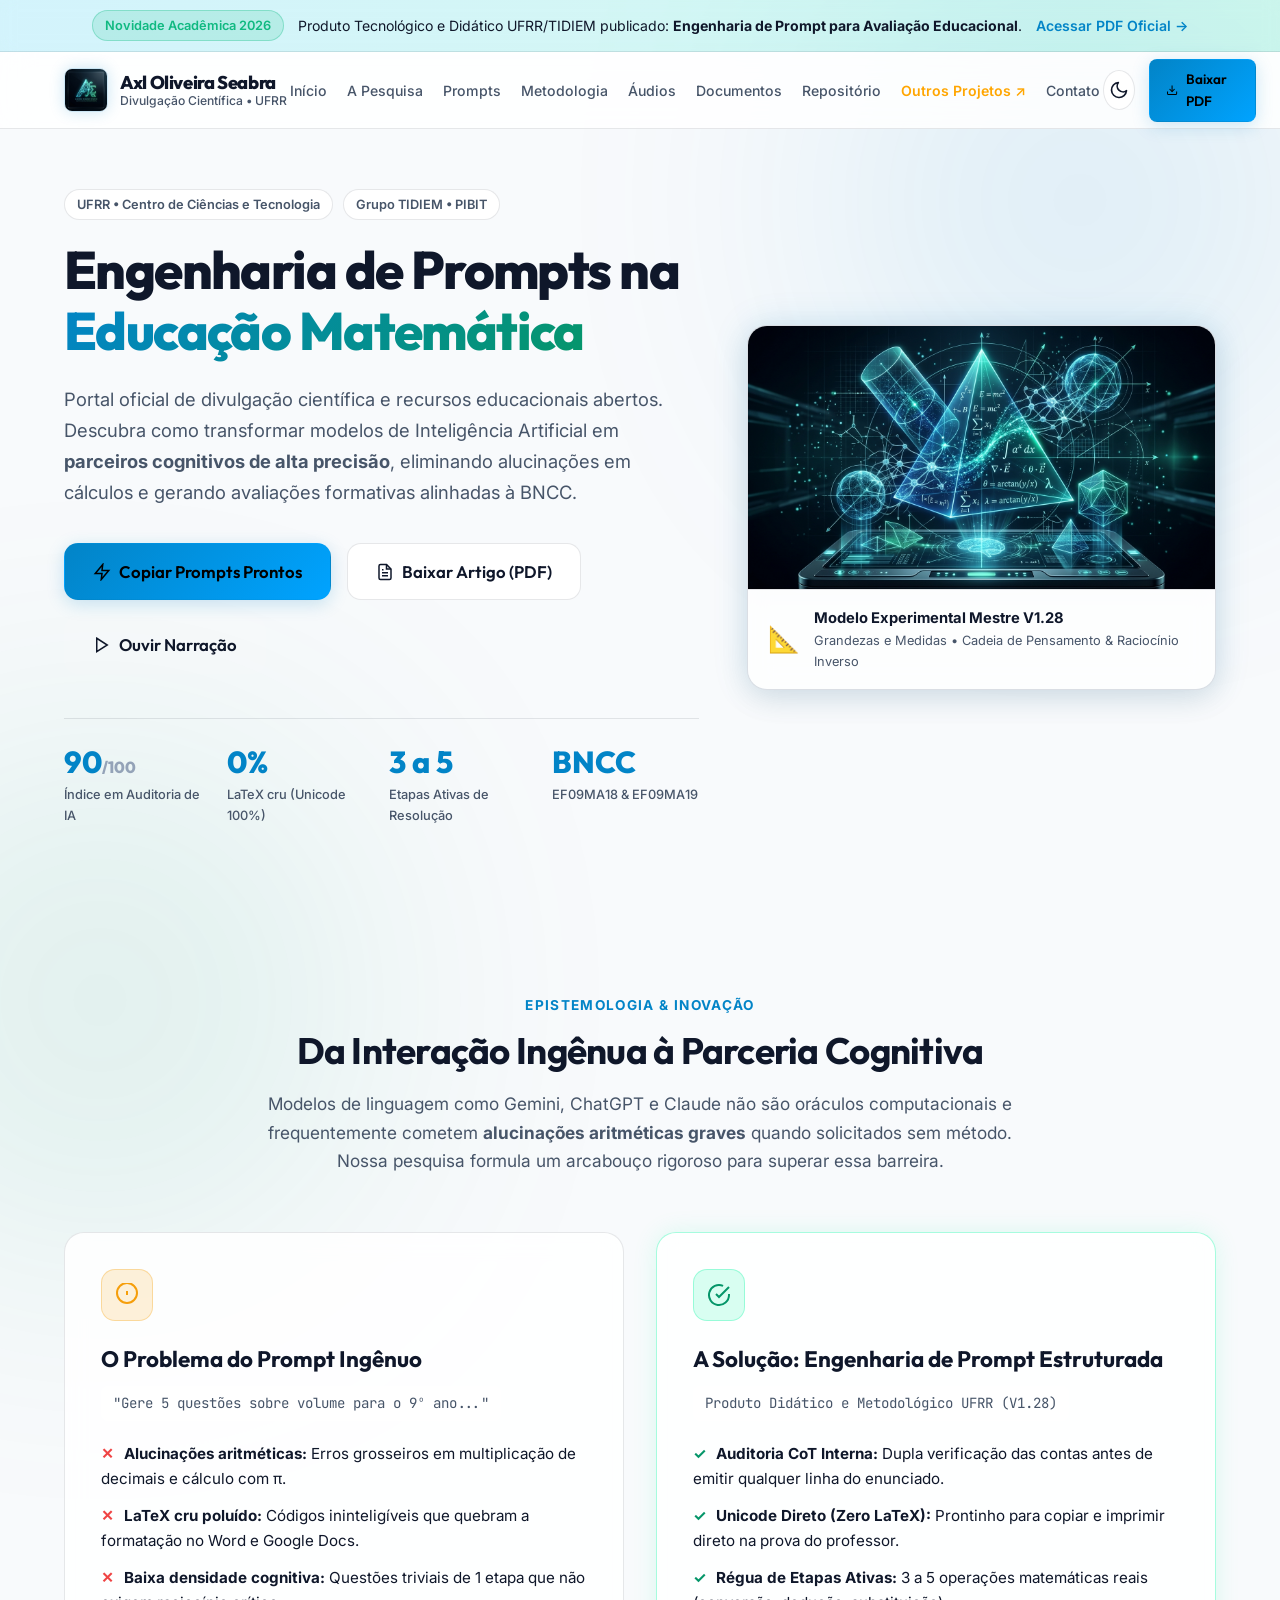
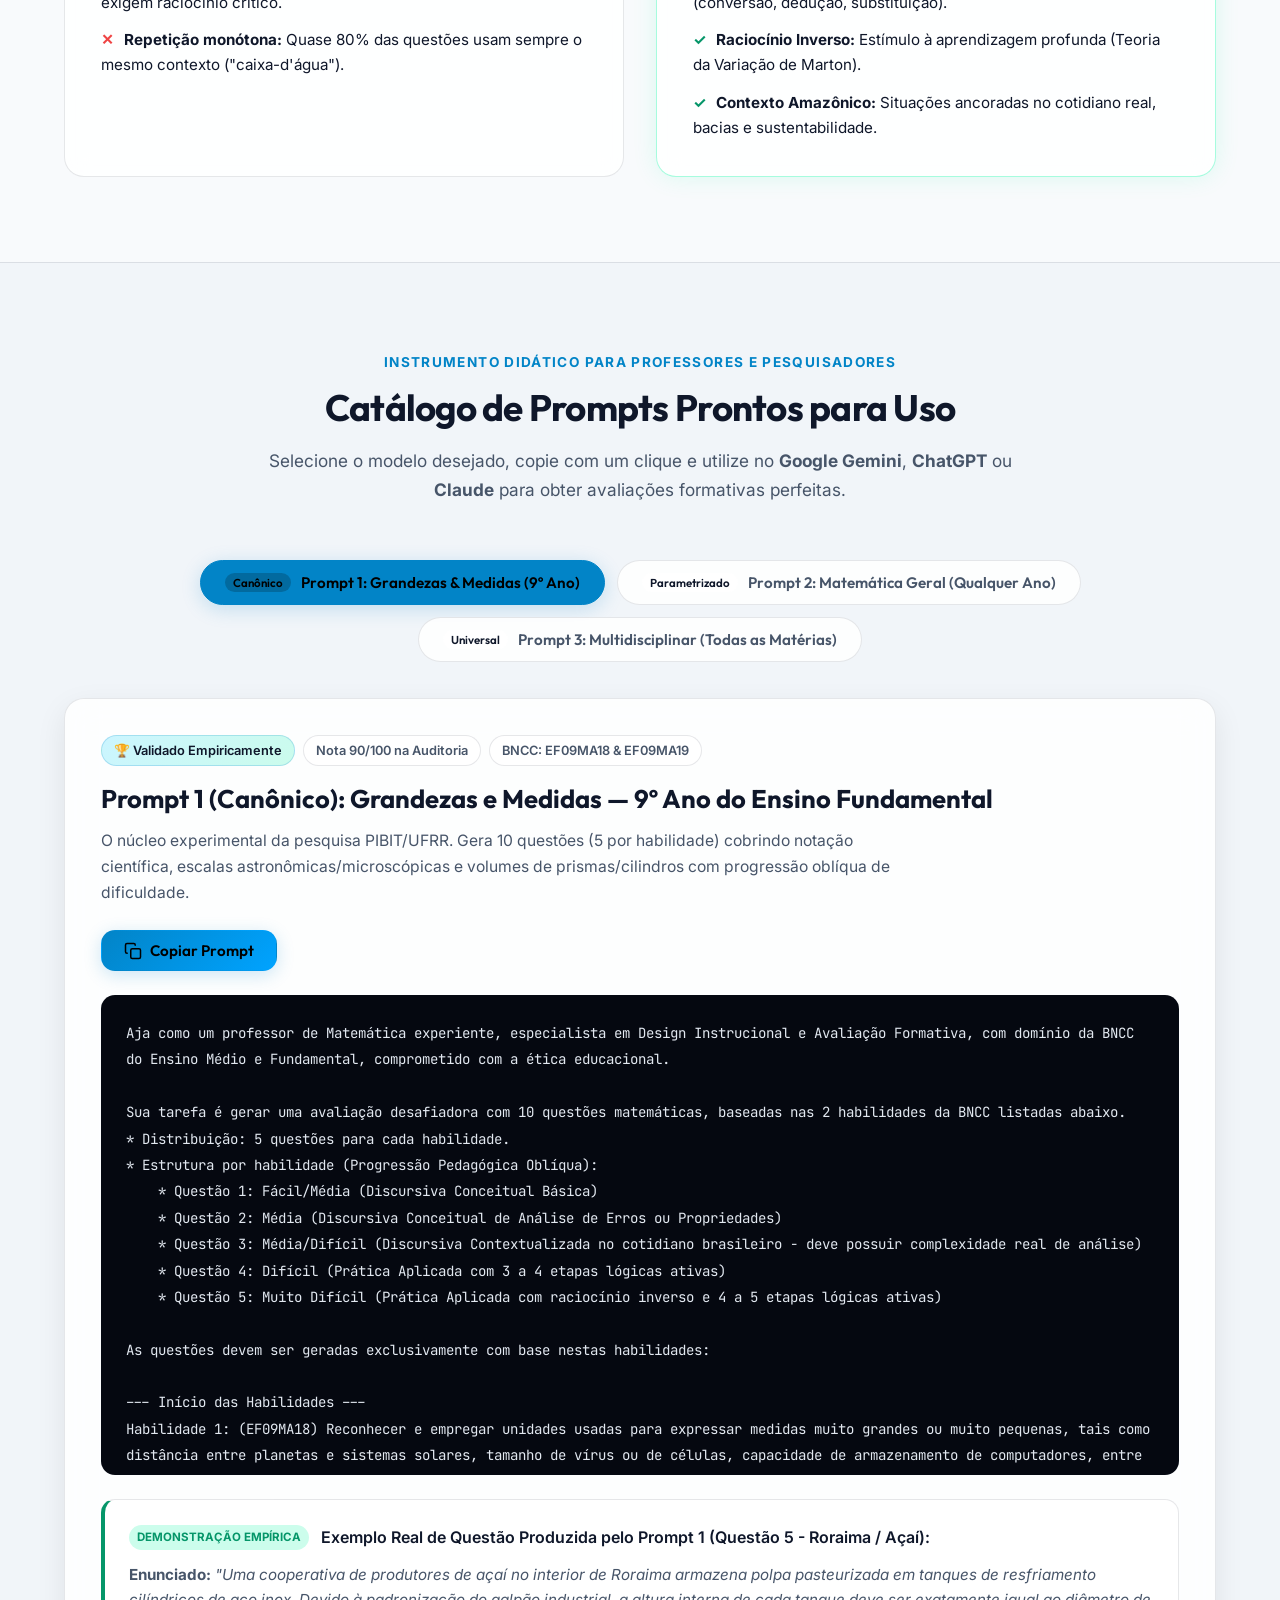
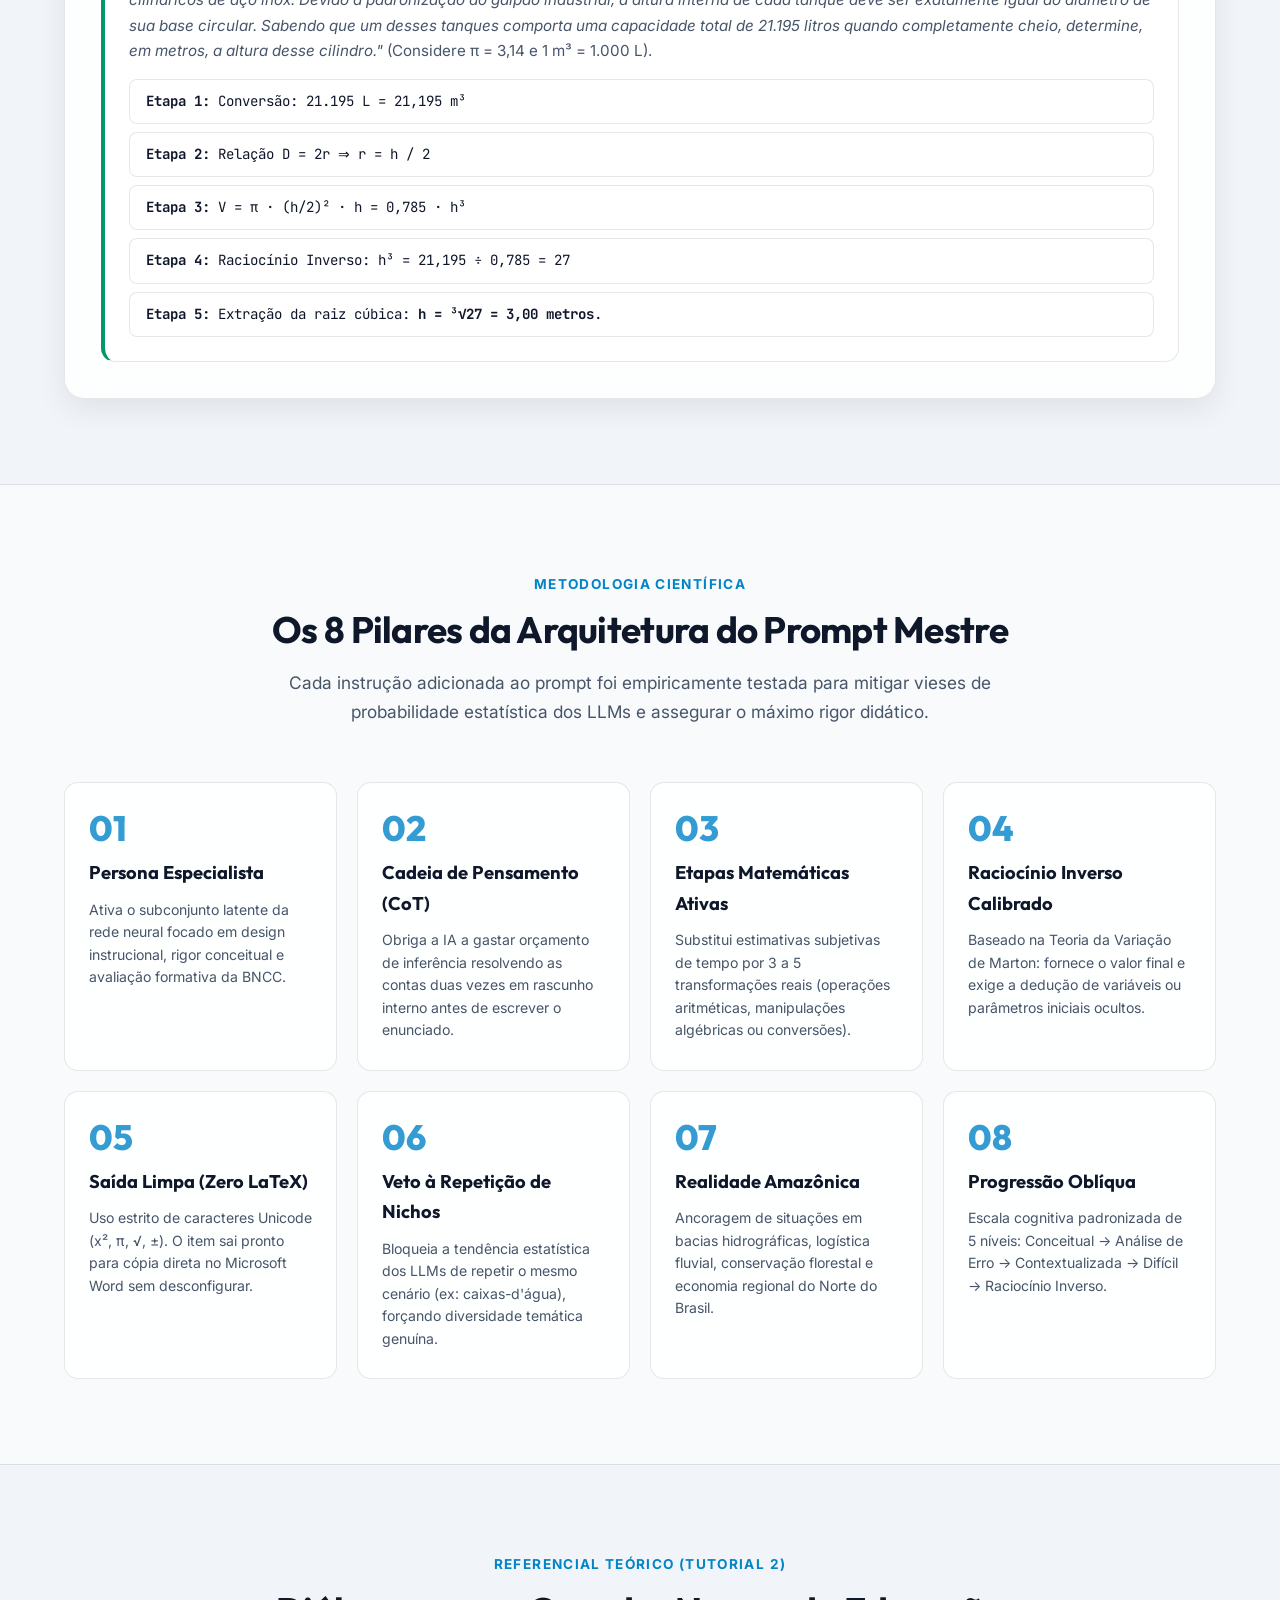
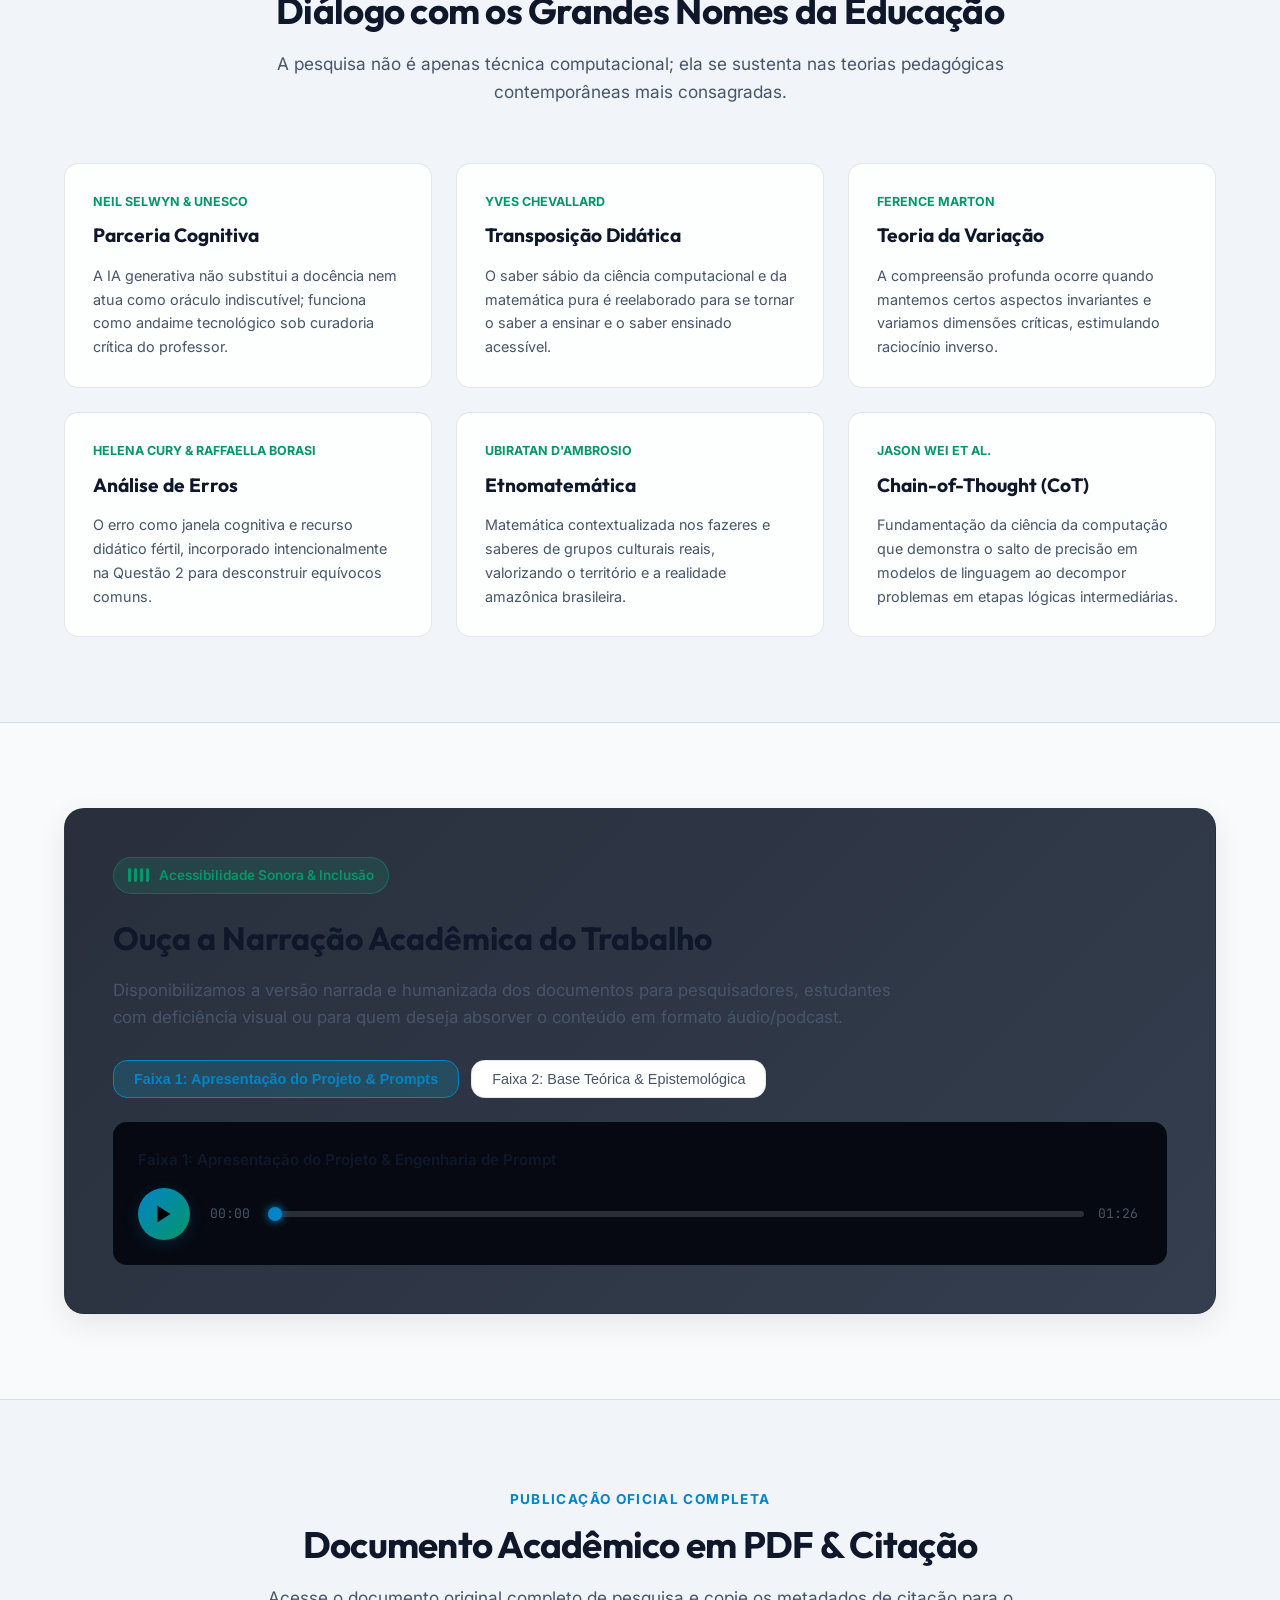
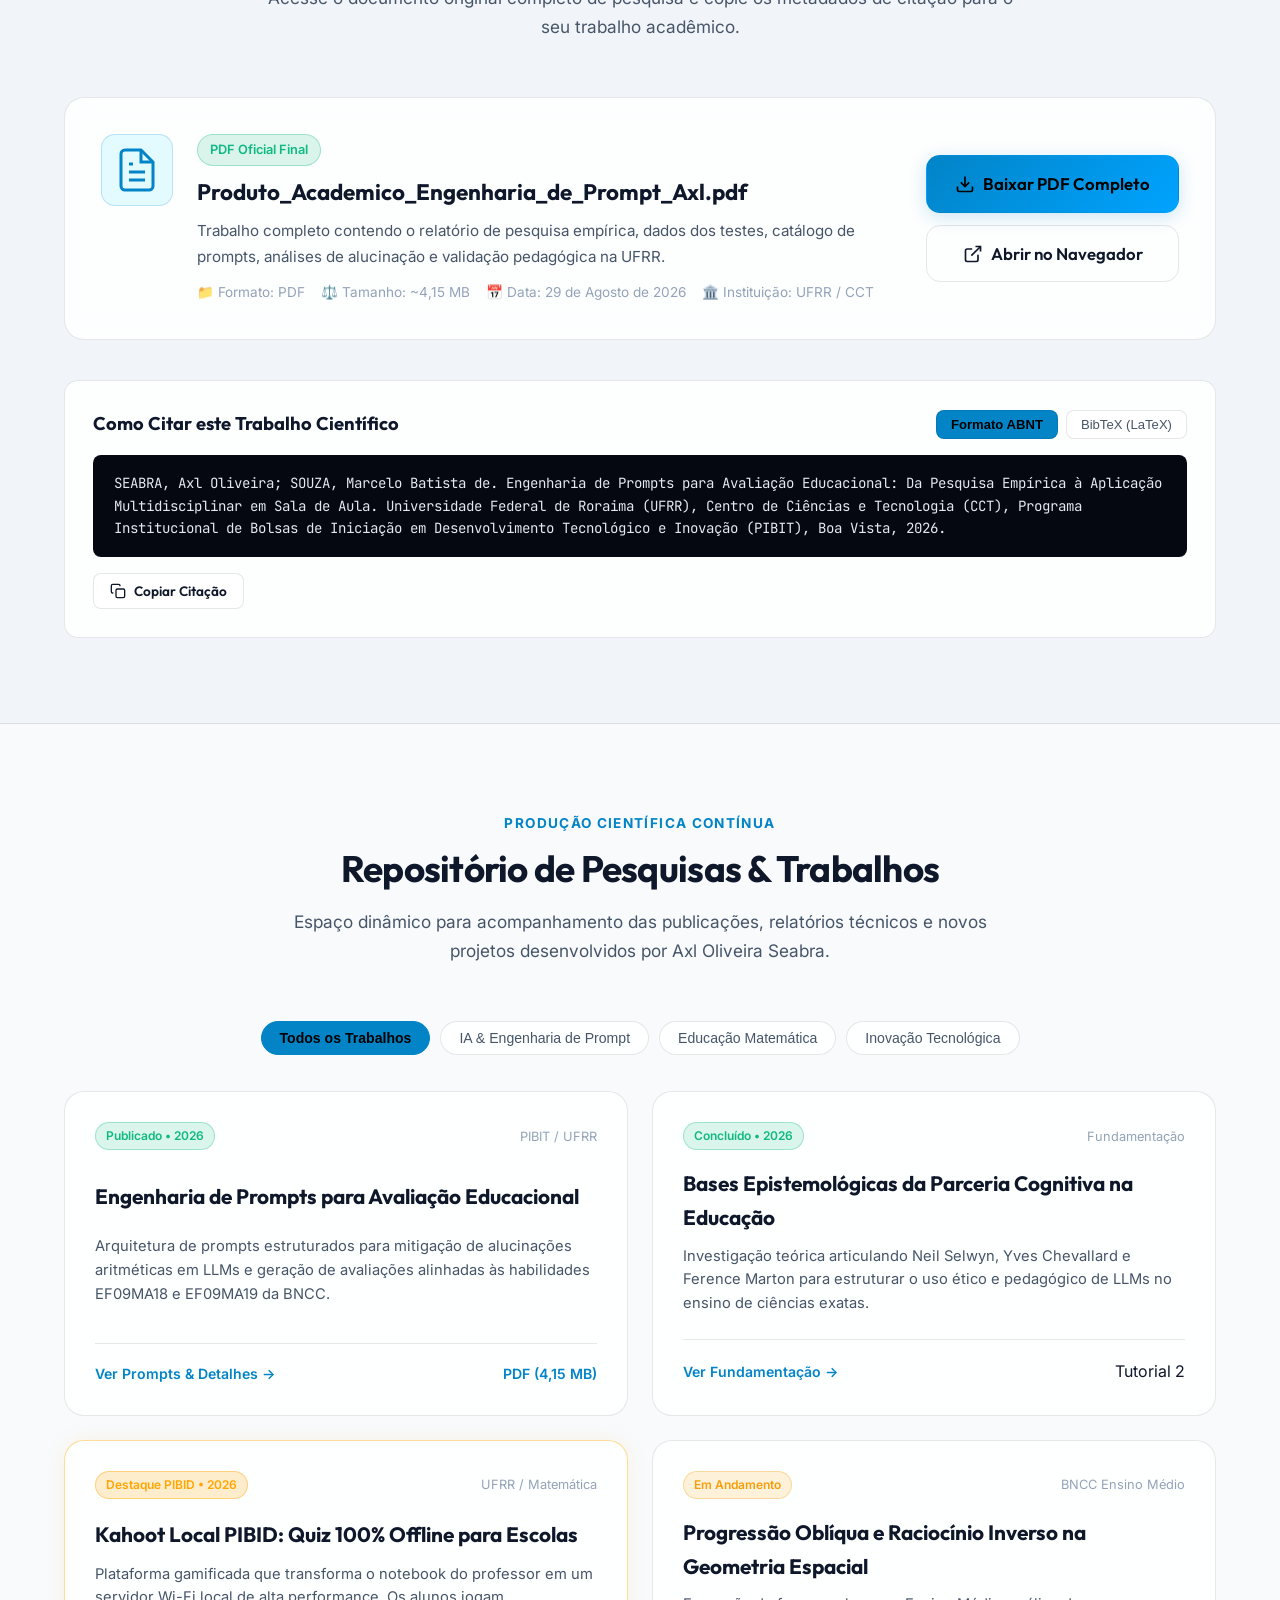
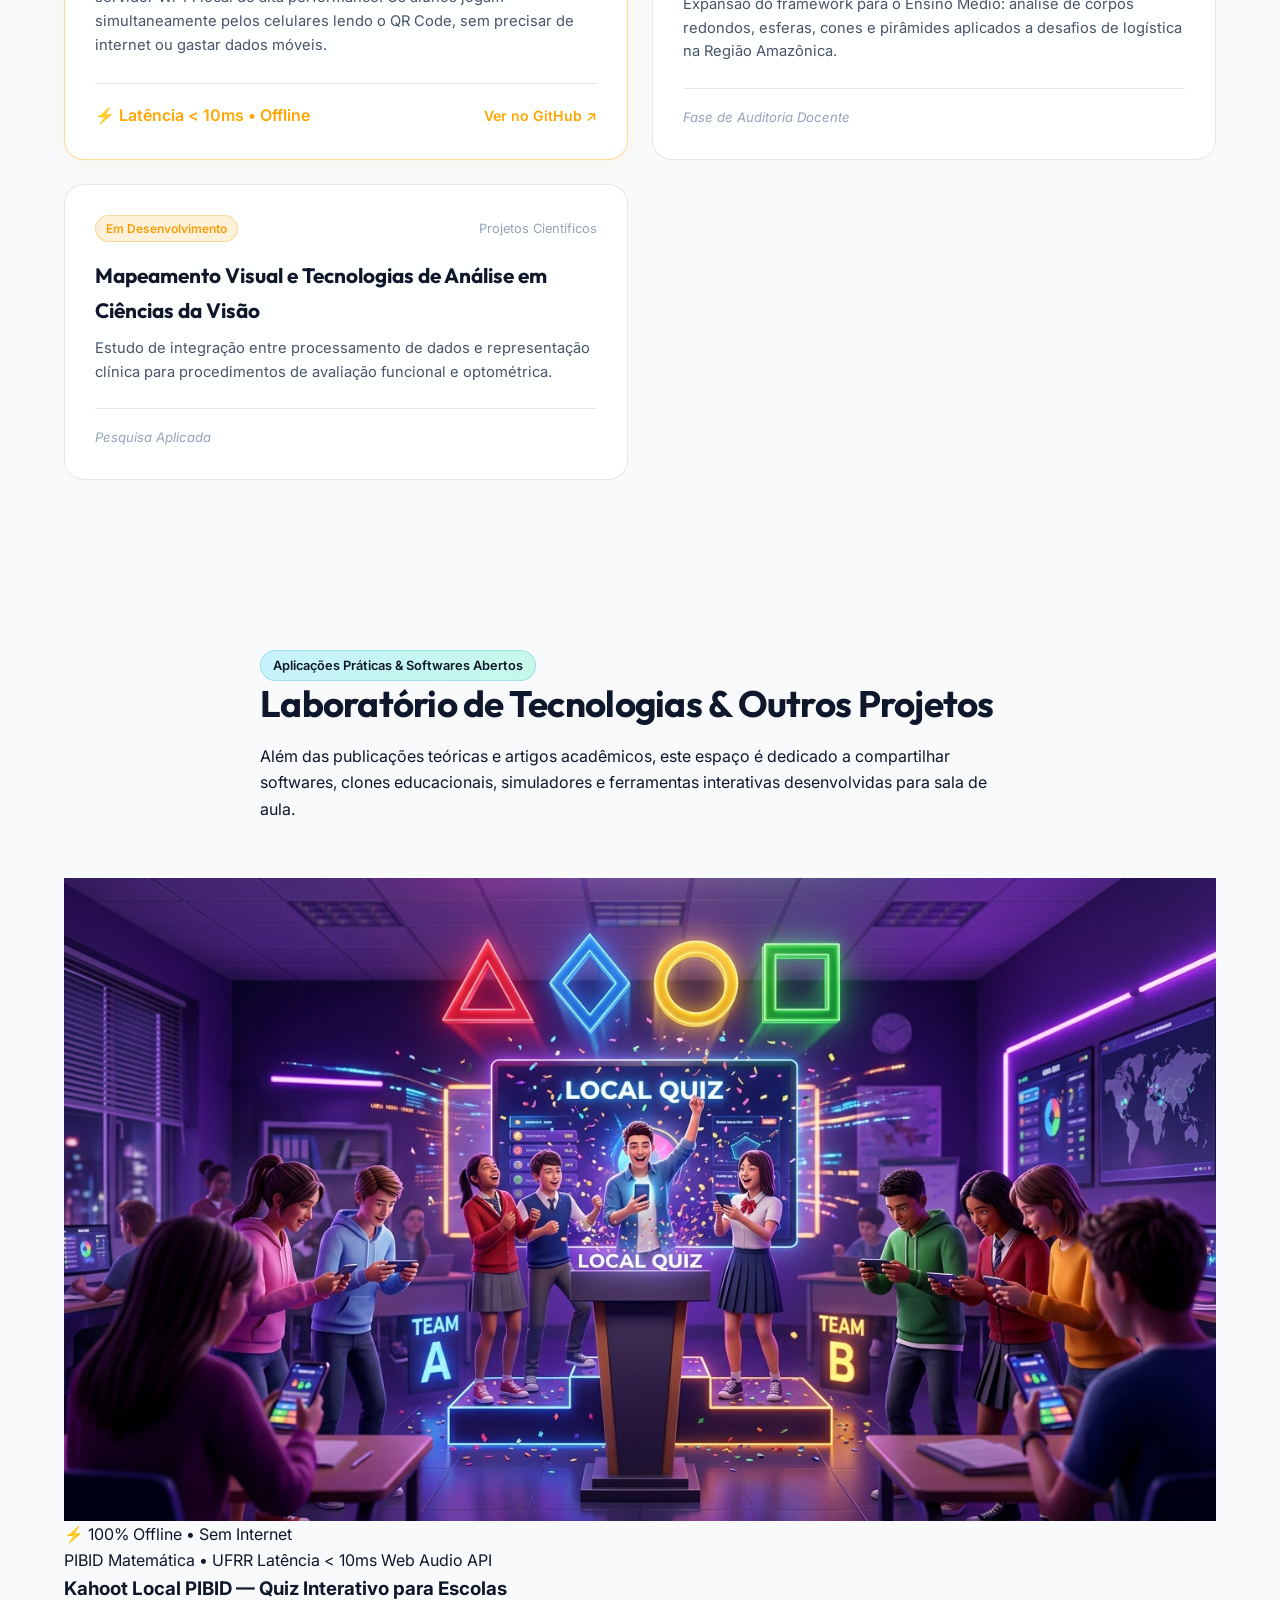
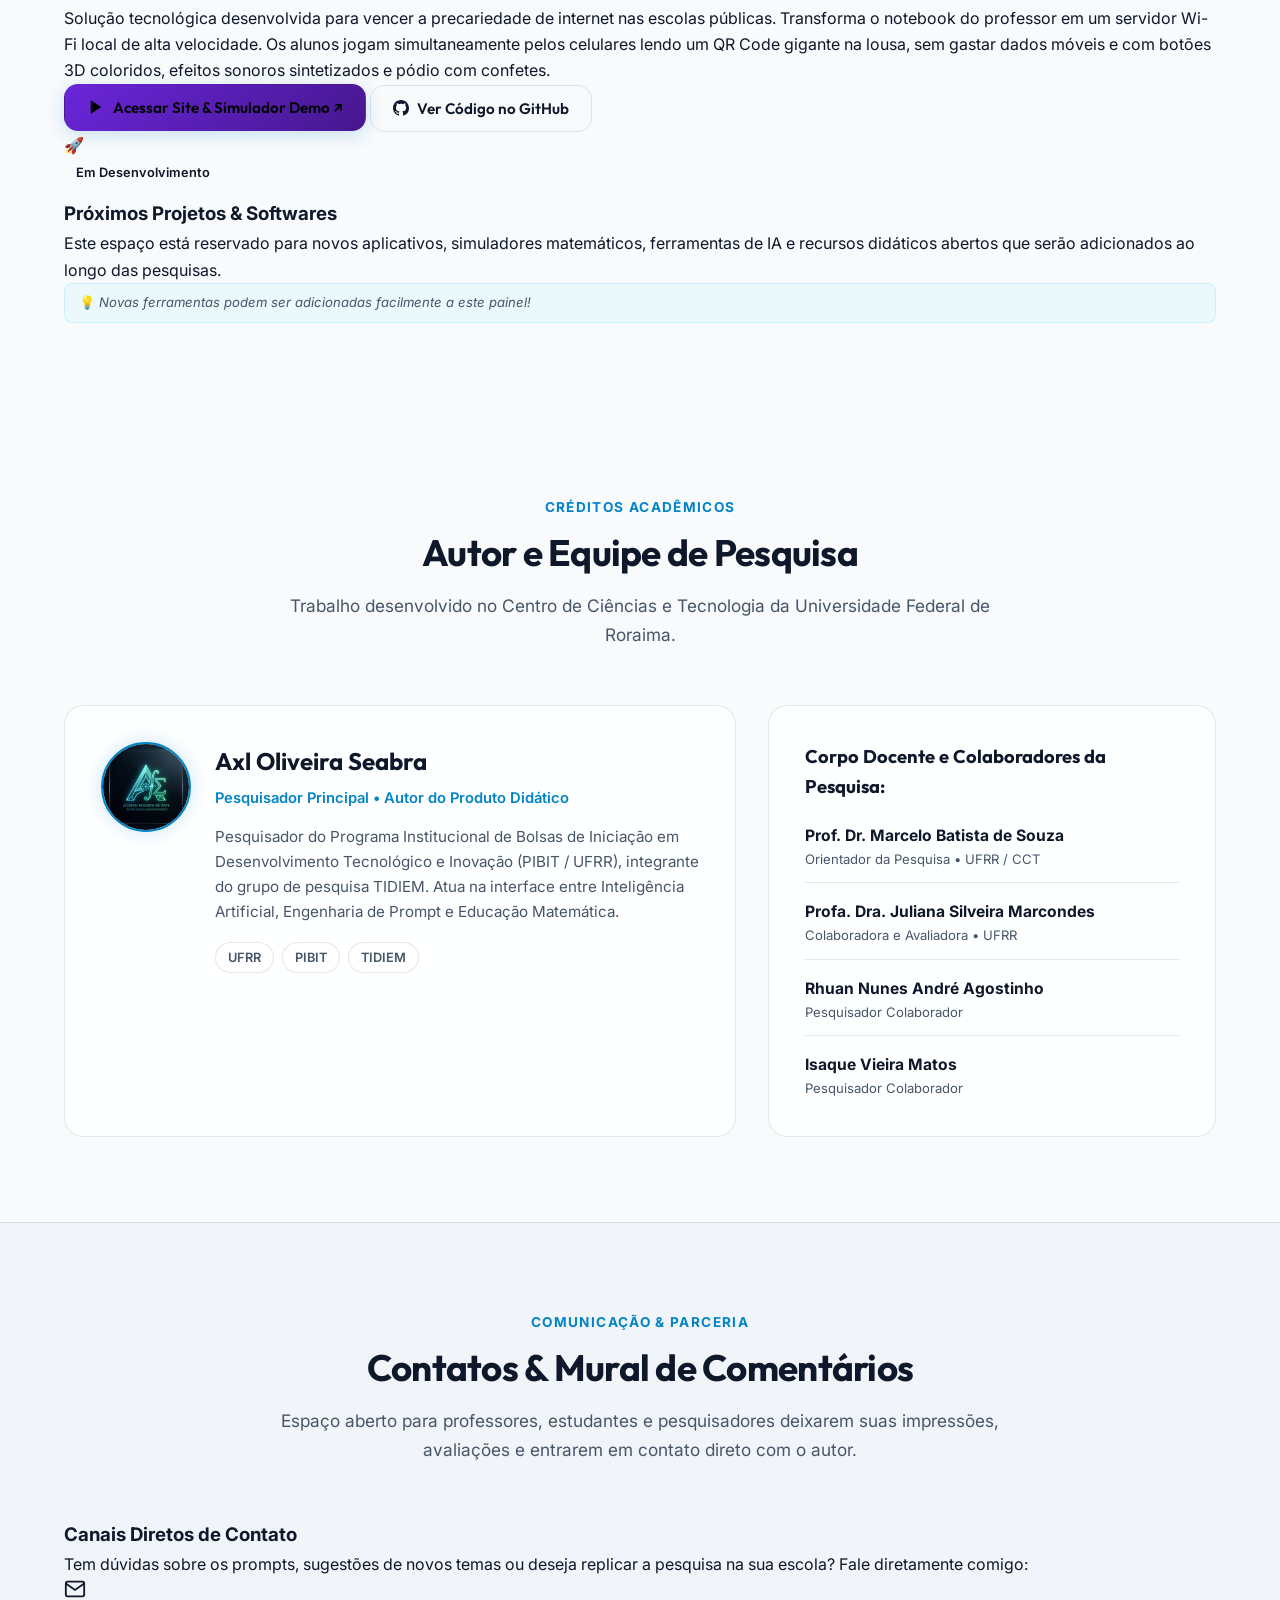
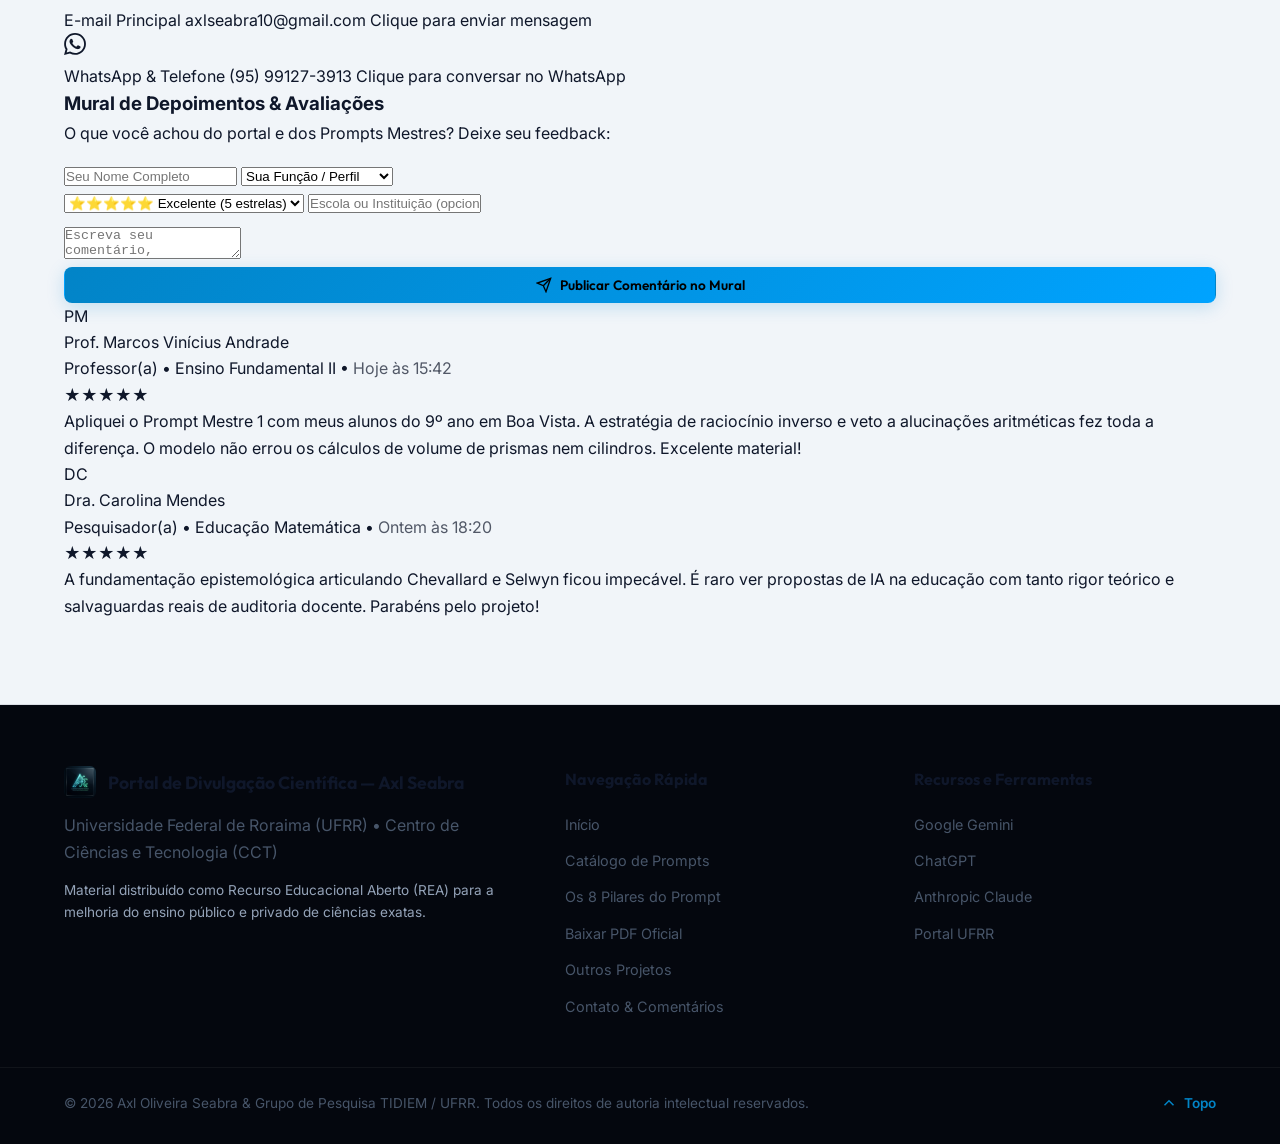
==== commit 209a4b74: "Add files via upload" ====
--- a/Site/index.html
+++ b/Site/index.html
@@ -3,82 +3,82 @@
 <head>
   <meta charset="UTF-8">
   <meta name="viewport" content="width=device-width, initial-scale=1.0">
-  <title>Kahoot Local PIBID | Quiz Interativo 100% Offline para Escolas</title>
-  <meta name="description" content="Plataforma de Quiz estilo Kahoot 100% offline para escolas públicas. Sem internet, latência zero, ilimitado e gratuito. Projeto PIBID Matemática UFRR.">
+  <title>Axl Oliveira Seabra | Divulgação Científica & Engenharia de Prompt</title>
+  <meta name="description" content="Portal de divulgação científica e repositório acadêmico de Axl Oliveira Seabra (UFRR/TIDIEM/PIBIT). Tutoriais e modelos de Engenharia de Prompt na Educação Matemática.">
   <meta name="author" content="Axl Oliveira Seabra">
-  <meta name="keywords" content="Kahoot, Quiz Offline, PIBID, UFRR, Matemática, Gamificação, Educação, Node.js, Socket.io">
-
-  <!-- Open Graph -->
-  <meta property="og:title" content="Kahoot Local PIBID | A Emoção do Quiz Sem Precisar de Internet">
-  <meta property="og:description" content="Transforme o notebook do professor em um servidor local via Wi-Fi Hotspot. Alunos jogam pelo celular com latência zero e sem gastar dados.">
+  <meta name="keywords" content="Engenharia de Prompt, Educação Matemática, UFRR, TIDIEM, PIBIT, Inteligência Artificial na Educação, BNCC, Grandezas e Medidas">
+  
+  <!-- Open Graph / Redes Sociais -->
+  <meta property="og:title" content="Axl Oliveira Seabra | Divulgação Científica & Engenharia de Prompt">
+  <meta property="og:description" content="Engenharia de Prompts na Educação Matemática: Modelos auditados, eliminação de alucinações e transposição didática.">
   <meta property="og:type" content="website">
-  <meta property="og:image" content="assets/kahoot_hero.jpg">
-
-  <!-- Fontes Google: Outfit (Títulos) + Inter (Texto) + JetBrains Mono (Código) -->
+  <meta property="og:image" content="assets/hero_banner.jpg">
+  
+  <!-- Google Fonts: Outfit (Títulos modernos) + Inter (Leitura limpa) + JetBrains Mono (Código e Prompts) -->
   <link rel="preconnect" href="https://fonts.googleapis.com">
   <link rel="preconnect" href="https://fonts.gstatic.com" crossorigin>
-  <link href="https://fonts.googleapis.com/css2?family=Inter:wght@300;400;500;600;700&family=JetBrains+Mono:wght@400;500;700&family=Outfit:wght@400;500;600;700;800;900&display=swap" rel="stylesheet">
-
-  <link rel="stylesheet" href="style.css">
+  <link href="https://fonts.googleapis.com/css2?family=Inter:wght@300;400;500;600;700&family=JetBrains+Mono:wght@400;500;700&family=Outfit:wght@400;500;600;700;800&display=swap" rel="stylesheet">
+  
+  <link rel="stylesheet" href="style.css?v=2.1">
 </head>
 <body>
-  <!-- Efeitos de Brilho de Fundo Gamificados -->
-  <div class="glow-orb glow-purple"></div>
-  <div class="glow-orb glow-cyan"></div>
-  <div class="glow-orb glow-crimson"></div>
-
-  <!-- Barra Superior de Destaque -->
-  <div class="top-announcement">
-    <div class="container top-flex">
-      <span class="pill pill-orange">PIBID Matemática • UFRR</span>
-      <p>Projeto de Extensão por <strong>Axl Oliveira Seabra</strong></p>
-      <a href="https://axlseabr-tech.github.io/divulgacao-cientifica/Site/" target="_blank" class="top-link" style="color: #00d2ff; text-decoration: underline;">🔬 Acessar Portal de Divulgação Científica Principal &nearr;</a>
+  <!-- Efeito de iluminação de fundo (Glow Orbs) -->
+  <div class="bg-glow bg-glow-1"></div>
+  <div class="bg-glow bg-glow-2"></div>
+
+  <!-- Barra de Notificação Superior (Header Banner) -->
+  <div class="top-banner">
+    <div class="container top-banner-content">
+      <span class="badge badge-success">Novidade Acadêmica 2026</span>
+      <p>Produto Tecnológico e Didático UFRR/TIDIEM publicado: <strong>Engenharia de Prompt para Avaliação Educacional</strong>.</p>
+      <a href="#documentos" class="banner-link">Acessar PDF Oficial &rarr;</a>
     </div>
   </div>
 
-  <!-- Cabeçalho Principal -->
-  <header class="navbar" id="navbar">
-    <div class="container nav-flex">
-      <a href="#inicio" class="brand">
-        <div class="brand-shapes">
-          <span class="shape s-red">▲</span>
-          <span class="shape s-blue">◆</span>
-          <span class="shape s-yellow">●</span>
-          <span class="shape s-green">■</span>
-        </div>
-        <div class="brand-title">
-          <span class="main-name">Kahoot Local</span>
-          <span class="sub-name">PIBID • UFRR</span>
+  <!-- Navegação Principal -->
+  <header class="main-header" id="header">
+    <div class="container nav-container">
+      <a href="#inicio" class="brand-logo" aria-label="Página Inicial" style="display: flex; align-items: center; gap: 12px; flex-shrink: 0; min-width: max-content; text-decoration: none;">
+        <img src="assets/emblem.jpg" alt="Emblema Científico" class="brand-emblem" style="width: 44px; height: 44px; border-radius: 8px; object-fit: cover; flex-shrink: 0;">
+        <div class="brand-text" style="display: flex; flex-direction: column; justify-content: center; flex-shrink: 0; min-width: max-content;">
+          <span class="brand-name" style="white-space: nowrap !important; font-family: var(--font-heading); font-weight: 800; font-size: 1.15rem; color: var(--text-main); line-height: 1.2; letter-spacing: -0.02em;">Axl Oliveira Seabra</span>
+          <span class="brand-role" style="white-space: nowrap !important; font-size: 0.76rem; color: var(--text-muted); font-weight: 500; line-height: 1.2;">Divulgação Científica • UFRR</span>
         </div>
       </a>
 
-      <nav class="nav-links" id="nav-links">
-        <ul>
-          <li><a href="#inicio" class="n-link active">Início</a></li>
-          <li><a href="#por-que" class="n-link">Por que Usar?</a></li>
-          <li><a href="#simulador" class="n-link">Simulador Demo</a></li>
-          <li><a href="#passo-a-passo" class="n-link">Como Jogar</a></li>
-          <li><a href="#downloads" class="n-link">Downloads</a></li>
-          <li><a href="#faq" class="n-link">Perguntas Frequentes</a></li>
-          <li><a href="#comunidade" class="n-link">Contato & Feedback</a></li>
-          <li><a href="https://axlseabr-tech.github.io/divulgacao-cientifica/Site/" target="_blank" class="n-link external-portal" style="color: #00d2ff !important; font-weight: 700;">← Portal Científico &nearr;</a></li>
+      <!-- Menu Desktop -->
+      <nav class="nav-menu" id="nav-menu">
+        <ul class="nav-list">
+          <li><a href="#inicio" class="nav-link active">Início</a></li>
+          <li><a href="#sobre" class="nav-link">A Pesquisa</a></li>
+          <li><a href="#prompts" class="nav-link">Prompts</a></li>
+          <li><a href="#metodologia" class="nav-link">Metodologia</a></li>
+          <li><a href="#audio" class="nav-link">Áudios</a></li>
+          <li><a href="#documentos" class="nav-link">Documentos</a></li>
+          <li><a href="#repositorio" class="nav-link">Repositório</a></li>
+          <li><a href="#projetos-interativos" class="nav-link" style="color: #ffa602; font-weight: 600;">Outros Projetos &nearr;</a></li>
+          <li><a href="#comunidade" class="nav-link">Contato</a></li>
         </ul>
       </nav>
 
-      <div class="nav-cta">
-        <a href="https://axlseabr-tech.github.io/divulgacao-cientifica/Site/" target="_blank" class="btn btn-secondary btn-sm hide-sm" style="border-color: rgba(0, 210, 255, 0.4); color: #00d2ff;">
-          ← Portal Científico
+      <!-- Ações do Cabeçalho -->
+      <div class="nav-actions">
+        <!-- Alternador Tema Claro/Escuro -->
+        <button class="theme-toggle-btn" id="theme-toggle" aria-label="Alternar tema de cores" title="Alternar Modo Claro/Escuro">
+          <svg class="sun-icon" xmlns="http://www.w3.org/2000/svg" width="20" height="20" viewBox="0 0 24 24" fill="none" stroke="currentColor" stroke-width="2" stroke-linecap="round" stroke-linejoin="round"><circle cx="12" cy="12" r="5"></circle><line x1="12" y1="1" x2="12" y2="3"></line><line x1="12" y1="21" x2="12" y2="23"></line><line x1="4.22" y1="4.22" x2="5.64" y2="5.64"></line><line x1="18.36" y1="18.36" x2="19.78" y2="19.78"></line><line x1="1" y1="12" x2="3" y2="12"></line><line x1="21" y1="12" x2="23" y2="12"></line><line x1="4.22" y1="19.78" x2="5.64" y2="18.36"></line><line x1="18.36" y1="5.64" x2="19.78" y2="4.22"></line></svg>
+          <svg class="moon-icon" xmlns="http://www.w3.org/2000/svg" width="20" height="20" viewBox="0 0 24 24" fill="none" stroke="currentColor" stroke-width="2" stroke-linecap="round" stroke-linejoin="round"><path d="M21 12.79A9 9 0 1 1 11.21 3 7 7 0 0 0 21 12.79z"></path></svg>
+        </button>
+
+        <a href="#documentos" class="btn btn-primary btn-sm hide-mobile">
+          <svg width="16" height="16" viewBox="0 0 24 24" fill="none" stroke="currentColor" stroke-width="2"><path d="M21 15v4a2 2 0 0 1-2 2H5a2 2 0 0 1-2-2v-4"></path><polyline points="7 10 12 15 17 10"></polyline><line x1="12" y1="15" x2="12" y2="3"></line></svg>
+          Baixar PDF
         </a>
 
-        <button class="theme-btn" id="theme-toggle" aria-label="Alternar Modo Claro/Escuro" title="Alternar Modo Claro/Escuro">
-          <svg class="sun" width="20" height="20" viewBox="0 0 24 24" fill="none" stroke="currentColor" stroke-width="2"><circle cx="12" cy="12" r="5"></circle><line x1="12" y1="1" x2="12" y2="3"></line><line x1="12" y1="21" x2="12" y2="23"></line><line x1="4.22" y1="4.22" x2="5.64" y2="5.64"></line><line x1="18.36" y1="18.36" x2="19.78" y2="19.78"></line><line x1="1" y1="12" x2="3" y2="12"></line><line x1="21" y1="12" x2="23" y2="12"></line><line x1="4.22" y1="19.78" x2="5.64" y2="18.36"></line><line x1="18.36" y1="5.64" x2="19.78" y2="4.22"></line></svg>
-          <svg class="moon" width="20" height="20" viewBox="0 0 24 24" fill="none" stroke="currentColor" stroke-width="2"><path d="M21 12.79A9 9 0 1 1 11.21 3 7 7 0 0 0 21 12.79z"></path></svg>
-        </button>
-
-        <a href="#downloads" class="btn btn-purple btn-sm hide-sm">Baixar Manual</a>
-
-        <button class="hamburger-btn" id="mobile-menu-btn" aria-label="Abrir Menu">
-          <span></span><span></span><span></span>
+        <!-- Botão Hambúrguer Mobile -->
+        <button class="mobile-toggle" id="mobile-toggle" aria-label="Abrir menu mobile">
+          <span></span>
+          <span></span>
+          <span></span>
         </button>
       </div>
     </div>
@@ -86,408 +86,882 @@
 
   <main>
     <!-- Seção Hero -->
-    <section class="hero-block" id="inicio">
-      <div class="container hero-layout">
-        <div class="hero-text-col">
-          <div class="hero-pills">
-            <a href="https://axlseabr-tech.github.io/divulgacao-cientifica/Site/" target="_blank" class="pill pill-purple" style="text-decoration: none;" title="Acessar o Portal Científico de Axl Seabra">
-              🔬 Por Axl Seabra • Ver Publicações Científicas &nearr;
+    <section class="hero-section" id="inicio">
+      <div class="container hero-grid">
+        <div class="hero-content">
+          <div class="hero-badges">
+            <span class="badge badge-outline">UFRR • Centro de Ciências e Tecnologia</span>
+            <span class="badge badge-outline">Grupo TIDIEM • PIBIT</span>
+          </div>
+
+          <h1 class="hero-title">
+            Engenharia de Prompts na <span class="gradient-text">Educação Matemática</span>
+          </h1>
+
+          <p class="hero-subtitle">
+            Portal oficial de divulgação científica e recursos educacionais abertos. Descubra como transformar modelos de Inteligência Artificial em <strong>parceiros cognitivos de alta precisão</strong>, eliminando alucinações em cálculos e gerando avaliações formativas alinhadas à BNCC.
+          </p>
+
+          <div class="hero-cta-group">
+            <a href="#prompts" class="btn btn-primary btn-lg">
+              <svg width="18" height="18" viewBox="0 0 24 24" fill="none" stroke="currentColor" stroke-width="2"><polygon points="13 2 3 14 12 14 11 22 21 10 12 10 13 2"></polygon></svg>
+              Copiar Prompts Prontos
             </a>
-            <span class="pill pill-green">⚡ Latência Zero (&lt; 10ms)</span>
-            <span class="pill pill-blue">📶 100% Offline</span>
-          </div>
-
-          <h1 class="hero-heading">
-            A emoção do Kahoot na sala de aula, <span class="vivid-gradient">sem gastar 1 MB de internet!</span>
-          </h1>
-
-          <p class="hero-lead">
-            Projetado para vencer o maior desafio das escolas públicas: a falta de conexão. O notebook do professor gera uma rede Wi-Fi local própria e os alunos jogam simultaneamente pelos seus celulares lendo um <strong>QR Code na lousa</strong>. Sem contas pagas, sem anúncios e com jogadores ilimitados.
+            <a href="#documentos" class="btn btn-secondary btn-lg">
+              <svg width="18" height="18" viewBox="0 0 24 24" fill="none" stroke="currentColor" stroke-width="2"><path d="M14 2H6a2 2 0 0 0-2 2v16a2 2 0 0 0 2 2h12a2 2 0 0 0 2-2V8z"></path><polyline points="14 2 14 8 20 8"></polyline><line x1="16" y1="13" x2="8" y2="13"></line><line x1="16" y1="17" x2="8" y2="17"></line><polyline points="10 9 9 9 8 9"></polyline></svg>
+              Baixar Artigo (PDF)
+            </a>
+            <a href="#audio" class="btn btn-ghost btn-lg">
+              <svg width="18" height="18" viewBox="0 0 24 24" fill="none" stroke="currentColor" stroke-width="2"><polygon points="5 3 19 12 5 21 5 3"></polygon></svg>
+              Ouvir Narração
+            </a>
+          </div>
+
+          <!-- Métricas Científicas de Impacto -->
+          <div class="hero-stats">
+            <div class="stat-card">
+              <span class="stat-number">90<small>/100</small></span>
+              <span class="stat-label">Índice em Auditoria de IA</span>
+            </div>
+            <div class="stat-card">
+              <span class="stat-number">0%</span>
+              <span class="stat-label">LaTeX cru (Unicode 100%)</span>
+            </div>
+            <div class="stat-card">
+              <span class="stat-number">3 a 5</span>
+              <span class="stat-label">Etapas Ativas de Resolução</span>
+            </div>
+            <div class="stat-card">
+              <span class="stat-number">BNCC</span>
+              <span class="stat-label">EF09MA18 & EF09MA19</span>
+            </div>
+          </div>
+        </div>
+
+        <div class="hero-visual">
+          <div class="visual-card">
+            <img src="assets/hero_banner.jpg" alt="Engenharia de Prompt e Geometria Matemática" class="hero-image">
+            <div class="visual-caption">
+              <div class="caption-icon">📐</div>
+              <div class="caption-text">
+                <strong>Modelo Experimental Mestre V1.28</strong>
+                <span>Grandezas e Medidas • Cadeia de Pensamento & Raciocínio Inverso</span>
+              </div>
+            </div>
+          </div>
+        </div>
+      </div>
+    </section>
+
+    <!-- Seção: O Paradigma Científico (Sobre) -->
+    <section class="section-container" id="sobre">
+      <div class="container">
+        <div class="section-header text-center">
+          <span class="section-kicker">Epistemologia & Inovação</span>
+          <h2 class="section-title">Da Interação Ingênua à Parceria Cognitiva</h2>
+          <p class="section-desc">
+            Modelos de linguagem como Gemini, ChatGPT e Claude não são oráculos computacionais e frequentemente cometem <strong>alucinações aritméticas graves</strong> quando solicitados sem método. Nossa pesquisa formula um arcabouço rigoroso para superar essa barreira.
           </p>
-
-          <div class="hero-actions">
-            <a href="#simulador" class="btn btn-primary btn-glow">
-              <svg width="20" height="20" viewBox="0 0 24 24" fill="currentColor"><polygon points="5 3 19 12 5 21 5 3"></polygon></svg>
-              Testar Simulador ao Vivo
+        </div>
+
+        <div class="paradigm-grid">
+          <div class="card card-warning">
+            <div class="card-icon-badge warning-bg">
+              <svg width="24" height="24" viewBox="0 0 24 24" fill="none" stroke="currentColor" stroke-width="2"><circle cx="12" cy="10" r="10"></circle><line x1="12" y1="8" x2="12" y2="12"></line><line x1="12" y1="16" x2="12.01" y2="16"></line></svg>
+            </div>
+            <h3>O Problema do Prompt Ingênuo</h3>
+            <p class="card-subtitle">"Gere 5 questões sobre volume para o 9º ano..."</p>
+            <ul class="check-list-danger">
+              <li><strong>Alucinações aritméticas:</strong> Erros grosseiros em multiplicação de decimais e cálculo com π.</li>
+              <li><strong>LaTeX cru poluído:</strong> Códigos ininteligíveis que quebram a formatação no Word e Google Docs.</li>
+              <li><strong>Baixa densidade cognitiva:</strong> Questões triviais de 1 etapa que não exigem raciocínio crítico.</li>
+              <li><strong>Repetição monótona:</strong> Quase 80% das questões usam sempre o mesmo contexto ("caixa-d'água").</li>
+            </ul>
+          </div>
+
+          <div class="card card-success highlight-card">
+            <div class="card-icon-badge success-bg">
+              <svg width="24" height="24" viewBox="0 0 24 24" fill="none" stroke="currentColor" stroke-width="2"><path d="M22 11.08V12a10 10 0 1 1-5.93-9.14"></path><polyline points="22 4 12 14.01 9 11.01"></polyline></svg>
+            </div>
+            <h3>A Solução: Engenharia de Prompt Estruturada</h3>
+            <p class="card-subtitle">Produto Didático e Metodológico UFRR (V1.28)</p>
+            <ul class="check-list-success">
+              <li><strong>Auditoria CoT Interna:</strong> Dupla verificação das contas antes de emitir qualquer linha do enunciado.</li>
+              <li><strong>Unicode Direto (Zero LaTeX):</strong> Prontinho para copiar e imprimir direto na prova do professor.</li>
+              <li><strong>Régua de Etapas Ativas:</strong> 3 a 5 operações matemáticas reais (conversão, dedução, substituição).</li>
+              <li><strong>Raciocínio Inverso:</strong> Estímulo à aprendizagem profunda (Teoria da Variação de Marton).</li>
+              <li><strong>Contexto Amazônico:</strong> Situações ancoradas no cotidiano real, bacias e sustentabilidade.</li>
+            </ul>
+          </div>
+        </div>
+      </div>
+    </section>
+
+    <!-- Seção: Catálogo Interativo dos Prompts Prontos (#prompts) -->
+    <section class="section-container bg-surface" id="prompts">
+      <div class="container">
+        <div class="section-header text-center">
+          <span class="section-kicker">Instrumento Didático para Professores e Pesquisadores</span>
+          <h2 class="section-title">Catálogo de Prompts Prontos para Uso</h2>
+          <p class="section-desc">
+            Selecione o modelo desejado, copie com um clique e utilize no <strong>Google Gemini</strong>, <strong>ChatGPT</strong> ou <strong>Claude</strong> para obter avaliações formativas perfeitas.
+          </p>
+        </div>
+
+        <!-- Abas de Seleção de Prompts -->
+        <div class="tabs-control" role="tablist">
+          <button class="tab-btn active" data-tab="tab-prompt1" role="tab" aria-selected="true">
+            <span class="tab-badge">Canônico</span>
+            Prompt 1: Grandezas & Medidas (9º Ano)
+          </button>
+          <button class="tab-btn" data-tab="tab-prompt2" role="tab" aria-selected="false">
+            <span class="tab-badge">Parametrizado</span>
+            Prompt 2: Matemática Geral (Qualquer Ano)
+          </button>
+          <button class="tab-btn" data-tab="tab-prompt3" role="tab" aria-selected="false">
+            <span class="tab-badge">Universal</span>
+            Prompt 3: Multidisciplinar (Todas as Matérias)
+          </button>
+        </div>
+
+        <!-- Conteúdo da Aba 1: Prompt Canônico -->
+        <div class="tab-pane active" id="tab-prompt1">
+          <div class="prompt-card">
+            <div class="prompt-header">
+              <div>
+                <div class="prompt-meta-tags">
+                  <span class="badge badge-accent">🏆 Validado Empiricamente</span>
+                  <span class="badge badge-outline">Nota 90/100 na Auditoria</span>
+                  <span class="badge badge-outline">BNCC: EF09MA18 & EF09MA19</span>
+                </div>
+                <h3 class="prompt-title">Prompt 1 (Canônico): Grandezas e Medidas — 9º Ano do Ensino Fundamental</h3>
+                <p class="prompt-description">
+                  O núcleo experimental da pesquisa PIBIT/UFRR. Gera 10 questões (5 por habilidade) cobrindo notação científica, escalas astronômicas/microscópicas e volumes de prismas/cilindros com progressão oblíqua de dificuldade.
+                </p>
+              </div>
+              <div class="prompt-actions">
+                <button class="btn btn-primary copy-prompt-btn" data-target="code-prompt1">
+                  <svg width="18" height="18" viewBox="0 0 24 24" fill="none" stroke="currentColor" stroke-width="2"><rect x="9" y="9" width="13" height="13" rx="2" ry="2"></rect><path d="M5 15H4a2 2 0 0 1-2-2V4a2 2 0 0 1 2-2h9a2 2 0 0 1 2 2v1"></path></svg>
+                  Copiar Prompt
+                </button>
+              </div>
+            </div>
+
+            <div class="code-container">
+              <pre><code id="code-prompt1">Aja como um professor de Matemática experiente, especialista em Design Instrucional e Avaliação Formativa, com domínio da BNCC do Ensino Médio e Fundamental, comprometido com a ética educacional.
+
+Sua tarefa é gerar uma avaliação desafiadora com 10 questões matemáticas, baseadas nas 2 habilidades da BNCC listadas abaixo.
+* Distribuição: 5 questões para cada habilidade.
+* Estrutura por habilidade (Progressão Pedagógica Oblíqua):
+    * Questão 1: Fácil/Média (Discursiva Conceitual Básica)
+    * Questão 2: Média (Discursiva Conceitual de Análise de Erros ou Propriedades)
+    * Questão 3: Média/Difícil (Discursiva Contextualizada no cotidiano brasileiro - deve possuir complexidade real de análise)
+    * Questão 4: Difícil (Prática Aplicada com 3 a 4 etapas lógicas ativas)
+    * Questão 5: Muito Difícil (Prática Aplicada com raciocínio inverso e 4 a 5 etapas lógicas ativas)
+
+As questões devem ser geradas exclusivamente com base nestas habilidades:
+
+--- Início das Habilidades ---
+Habilidade 1: (EF09MA18) Reconhecer e empregar unidades usadas para expressar medidas muito grandes ou muito pequenas, tais como distância entre planetas e sistemas solares, tamanho de vírus ou de células, capacidade de armazenamento de computadores, entre outros.
+
+Habilidade 2: (EF09MA19) Resolver e elaborar problemas que envolvam medidas de volumes de prismas e de cilindros retos, inclusive com uso de expressões de cálculo, em situações cotidianas.
+--- Fim das Habilidades ---
+
+Para garantir precisão, dificuldade elevada e formatação correta, siga estritamente estas regras:
+
+1. Mecanismo Anti-Alucinação (Verificação de Cálculos - Crítico):
+   * Antes de escrever o enunciado e a solução de qualquer questão prática, você deve realizar a resolução matemática internamente passo a passo.
+   * Verifique se os dados fornecidos são logicamente consistentes (ex: se um cilindro tem determinado raio e altura, se o volume final calculado corresponde de fato a V = π r² h).
+   * Realize todos os cálculos aritméticos duas vezes para garantir que não haja erros de cálculo básico ou arredondamento.
+
+2. Saída Final - SEM LATEX:
+   * NUNCA exiba código LaTeX (símbolos como $ ou \) na resposta final visível ou nas fórmulas da saída.
+   * Conversão Obrigatória: Converta toda a matemática para texto puro usando caracteres Unicode (ex: use x², ³/₄, π, ±, √, ≠, · em vez de códigos de marcação).
+
+3. Separadores e Arredondamento:
+   * Use PONTO (.) para separador de milhar e VÍRGULA (,) para separador decimal (Ex: 1.250,50).
+   * Resultados decimais devem ser arredondados para duas casas (Ex: 33,33), exceto se o contexto da questão exigir um número inteiro.
+
+4. Complexidade por Etapas (Substituindo estimativas subjetivas de tempo):
+   * Evite aplicação direta de fórmulas em apenas um passo. As questões práticas (Questões 4 e 5) devem exigir do estudante o cumprimento de 3 a 5 etapas matemáticas sequenciais e distintas.
+   * Atenção (Critério de Etapa Ativa): Passos passivos como "ler o enunciado", "identificar os dados do problema", "declarar fórmulas" ou "escrever as variáveis" NÃO contam como etapas de resolução. Apenas operações matemáticas ativas (cálculos aritméticos, conversões de unidade reais, simplificações e manipulações algébricas) são consideradas etapas legítimas. Cada etapa no Raciocínio deve descrever uma operação matemática ativa.
+
+5. Raciocínio Inverso:
+   * Nas Questões 5 (Muito Difícil), aplique obrigatoriamente o raciocínio inverso: forneça o resultado final e exija que o aluno deduza uma variável de dimensão ou parâmetro inicial.
+   * Calibragem para a Habilidade 1: O raciocínio inverso para a Habilidade 1 não deve ser uma divisão simples de total por parte. Deve envolver uma proporção ou equação em notação científica na qual o aluno precise isolar uma variável sob uma dada condição.
+
+6. Diversificação Contextual Estrita:
+   * Cada uma das questões de uma mesma habilidade deve adotar um tema ou domínio de contexto totalmente diferente. É proibido repetir nichos de contexto ou cenários parecidos na mesma habilidade (ex: na Habilidade 1, se usar microbiologia/vírus em uma questão, não use microbiologia/bactérias ou células nas outras; na Habilidade 2, se usar armazenamento de água em uma caixa-d'água, não use reservatório ou piscina nas outras). Explore temas variados: Astronomia, Biologia, Economia, Silos, Embalagens industriais, Medicina.
+
+7. Regra de Notação Científica (Ajuste para EF09MA18):
+   * Para a Habilidade 1: Apresente a resposta em formato legível como "a x 10^n" (ex: 1,5 x 10⁸). NUNCA use o formato de código de programação "e" (ex: 1.5e8).
+   * Para a Habilidade 2: Evite notação científica, prefira números completos (ex: 150.000 litros).
+
+---
+
+Para cada habilidade, gere a saída seguindo exatamente este modelo visual:
+
+--- Habilidade ---
+
+Questão 1 (Discursiva Conceitual - Fácil/Média)
+[Enunciado claro explorando o conceito matemático com profundidade.]
+* Resposta Correta: [Texto explicativo e resultado final formatado]
+* Raciocínio: [Explicação passo a passo didática e precisa]
+
+Questão 2 (Discursiva Conceitual - Média)
+[Questão conceitual focada na definição, propriedades ou análise/correção de um erro fictício de cálculo.]
+* Resposta Correta: [...]
+* Raciocínio: [...]
+
+Questão 3 (Discursiva Contextualizada - Média/Difícil)
+[Enunciado complexo situado em contexto real/cotidiano brasileiro, exigindo análise interpretativa.]
+* Resposta Correta: [...]
+* Raciocínio: [...]
+* Contexto Real: [Descrição rápida do tema do mundo real adotado]
+
+Questão 4 (Prática Aplicada - Difícil)
+[Problema prático que exige a resolução em 3 ou 4 etapas matemáticas sequenciais distintas e ativas.]
+* Resposta Correta: [Resultado final numérico formatado conforme as regras de separadores]
+* Raciocínio: [Memória de cálculo detalhada etapa por etapa usando caracteres Unicode]
+
+Questão 5 (Prática Aplicada - Muito Difícil - Raciocínio Inverso)
+[Problema complexo de múltiplas etapas (4 a 5 passos ativos) exigindo raciocínio inverso.]
+* Resposta Correta: [Resultado final numérico formatado]
+* Raciocínio: [Memória de cálculo detalhada etapa por etapa usando caracteres Unicode]
+
+--- Fim da Habilidade ---</code></pre>
+            </div>
+
+            <!-- Exemplo Real de Saída Gerada -->
+            <div class="output-example-box">
+              <div class="example-header">
+                <span class="example-tag">Demonstração Empírica</span>
+                <h4>Exemplo Real de Questão Produzida pelo Prompt 1 (Questão 5 - Roraima / Açaí):</h4>
+              </div>
+              <div class="example-body">
+                <p><strong>Enunciado:</strong> <em>"Uma cooperativa de produtores de açaí no interior de Roraima armazena polpa pasteurizada em tanques de resfriamento cilíndricos de aço inox. Devido à padronização do galpão industrial, a altura interna de cada tanque deve ser exatamente igual ao diâmetro de sua base circular. Sabendo que um desses tanques comporta uma capacidade total de 21.195 litros quando completamente cheio, determine, em metros, a altura desse cilindro."</em> (Considere π = 3,14 e 1 m³ = 1.000 L).</p>
+                <div class="example-math-steps">
+                  <div class="step-pill"><strong>Etapa 1:</strong> Conversão: 21.195 L = 21,195 m³</div>
+                  <div class="step-pill"><strong>Etapa 2:</strong> Relação D = 2r ⇒ r = h / 2</div>
+                  <div class="step-pill"><strong>Etapa 3:</strong> V = π · (h/2)² · h = 0,785 · h³</div>
+                  <div class="step-pill"><strong>Etapa 4:</strong> Raciocínio Inverso: h³ = 21,195 ÷ 0,785 = 27</div>
+                  <div class="step-pill"><strong>Etapa 5:</strong> Extração da raiz cúbica: <strong>h = ³√27 = 3,00 metros</strong>.</div>
+                </div>
+              </div>
+            </div>
+          </div>
+        </div>
+
+        <!-- Conteúdo da Aba 2: Prompt Matemática Geral -->
+        <div class="tab-pane" id="tab-prompt2">
+          <div class="prompt-card">
+            <div class="prompt-header">
+              <div>
+                <div class="prompt-meta-tags">
+                  <span class="badge badge-accent">📐 Extensão Didática</span>
+                  <span class="badge badge-outline">Fundamental I/II & Médio</span>
+                  <span class="badge badge-outline">Totalmente Customizável</span>
+                </div>
+                <h3 class="prompt-title">Prompt 2 (Extensão): Matemática Geral Parametrizada</h3>
+                <p class="prompt-description">
+                  Permite transpor as mesmas salvaguardas anti-alucinação e o método de etapas ativas para qualquer ano escolar e qualquer conteúdo de Matemática (Álgebra, Funções, Trigonometria, Estatística, etc.).
+                </p>
+              </div>
+              <div class="prompt-actions">
+                <button class="btn btn-primary copy-prompt-btn" data-target="code-prompt2">
+                  <svg width="18" height="18" viewBox="0 0 24 24" fill="none" stroke="currentColor" stroke-width="2"><rect x="9" y="9" width="13" height="13" rx="2" ry="2"></rect><path d="M5 15H4a2 2 0 0 1-2-2V4a2 2 0 0 1 2-2h9a2 2 0 0 1 2 2v1"></path></svg>
+                  Copiar Prompt
+                </button>
+              </div>
+            </div>
+
+            <div class="code-container">
+              <pre><code id="code-prompt2">Aja como um professor de Matemática experiente, especialista em Design Instrucional e Avaliação Formativa, com amplo domínio das diretrizes curriculares da BNCC para o [INSERIR ANO/SÉRIE, ex: 1º Ano do Ensino Médio / 7º Ano do Ensino Fundamental], comprometido com o rigor conceitual e a ética educacional.
+
+Sua tarefa é elaborar uma bateria avaliativa de alto nível cognitivo com [INSERIR QUANTIDADE, ex: 5 ou 10] questões matemáticas, centradas exclusivamente no tema e nas habilidades descritas a seguir:
+
+--- INFORMAÇÕES CURRICULARES ---
+* Ano / Etapa Escolar: [INSERIR ANO/SÉRIE]
+* Conteúdo / Tema Central: [INSERIR TEMA, ex: Funções Afins e Quadráticas / Teorema de Pitágoras / Análise Combinatória]
+* Habilidade(s) da BNCC: [INSERIR CÓDIGOS OU DESCRIÇÃO DAS HABILIDADES]
+* Recorte Regional / Contextual: [INSERIR FOCO REGIONAL, ex: Realidade da Região Norte / Contexto Urbano e Rural / Economia Solidária]
+--- FIM DAS INFORMAÇÕES ---
+
+ESTRUTURA DE PROGRESSÃO PEDAGÓGICA POR BLOCO:
+1. Questão 1: Conceitual Fundamental (compreensão sólida do princípio matemático sem cálculo exaustivo).
+2. Questão 2: Análise de Erro ou Propriedades (apresenta um raciocínio comum com equívoco para o aluno identificar e corrigir, ou desafia uma generalização).
+3. Questão 3: Situação-Problema Contextualizada (ancorada em dados reais e factíveis do cotidiano brasileiro/regional).
+4. Questão 4: Aplicação Prática Avançada (exige resolução estrita de 3 a 4 etapas matemáticas ativas).
+5. Questão 5: Aplicação Prática em Raciocínio Inverso (fornece a condição/valor final e exige a dedução da configuração ou parâmetro inicial em 4 a 5 etapas ativas).
+
+REGRAS RÍGIDAS DE CONTROLE E FORMATAÇÃO:
+1. Auditoria Interna Prévia (Anti-Alucinação):
+   - Antes de redigir a versão final, resolva as contas mentalmente passo a passo.
+   - Refaça os cálculos intermediários para garantir que o gabarito é exato e que o problema não possui inconsistência lógica ou valores impossíveis no mundo real.
+2. Formatação 100% Limpa (Zero LaTeX):
+   - PROIBIDO o uso de códigos ou símbolos em LaTeX (nunca use $ ou \).
+   - Utilize unicamente caracteres Unicode para potências, raízes, letras gregas e frações (ex: x², x³, √, π, θ, ±, ³, ⁄).
+   - Pontuação numérica brasileira: ponto para milhares (ex: 25.000) e vírgula para decimais (ex: 3,14).
+3. Critério de Etapas Ativas:
+   - Nas Questões 4 e 5, cada etapa da resolução deve conter uma transformação matemática real (cálculo aritmético, manipulação algébrica, conversão dimensional ou substituição em equação).
+   - Passos meramente textuais ("leitura de dados", "identificação da fórmula") NÃO são aceitos como etapas.
+4. Diversificação de Contextos:
+   - Proibido repetir o mesmo tema de fundo em questões consecutivas. Alterne entre ciências naturais, esportes, logística comercial, finanças familiares, tecnologia e sustentabilidade.
+
+MODELO VISUAL DE SAÍDA:
+Gere cada questão no seguinte formato legível:
+
+Questão [Número] ([Tipo de Questão - Nível])
+[Texto claro, objetivo e contextualizado do enunciado.]
+* Resposta Correta: [Resultado final com unidade de medida e valor destacado]
+* Raciocínio Passo a Passo: [Resolução completa, etapa por etapa, detalhando as operações ativas]
+* Critério de Avaliação: [O que o professor deve observar na resposta do aluno para atribuir nota]</code></pre>
+            </div>
+          </div>
+        </div>
+
+        <!-- Conteúdo da Aba 3: Prompt Universal Multidisciplinar -->
+        <div class="tab-pane" id="tab-prompt3">
+          <div class="prompt-card">
+            <div class="prompt-header">
+              <div>
+                <div class="prompt-meta-tags">
+                  <span class="badge badge-accent">🌐 Aplicação Universal</span>
+                  <span class="badge badge-outline">Ciências Humanas e da Natureza</span>
+                  <span class="badge badge-outline">Todas as Disciplinas</span>
+                </div>
+                <h3 class="prompt-title">Prompt 3 (Universal): Gerador Multidisciplinar</h3>
+                <p class="prompt-description">
+                  Transpõe as salvaguardas de design instrucional para Física, Química, Biologia, Geografia, História, Filosofia, Sociologia e Língua Portuguesa.
+                </p>
+              </div>
+              <div class="prompt-actions">
+                <button class="btn btn-primary copy-prompt-btn" data-target="code-prompt3">
+                  <svg width="18" height="18" viewBox="0 0 24 24" fill="none" stroke="currentColor" stroke-width="2"><rect x="9" y="9" width="13" height="13" rx="2" ry="2"></rect><path d="M5 15H4a2 2 0 0 1-2-2V4a2 2 0 0 1 2-2h9a2 2 0 0 1 2 2v1"></path></svg>
+                  Copiar Prompt
+                </button>
+              </div>
+            </div>
+
+            <div class="code-container">
+              <pre><code id="code-prompt3">Aja como um educador sênior, especialista em Design Instrucional, Avaliação Formativa e Matriz de Competências da BNCC, com ampla experiência na docência da disciplina de [INSERIR DISCIPLINA, ex: Física / Geografia / História / Biologia / Química].
+
+Sua meta é elaborar uma avaliação diagnóstica/formativa desafiadora com [INSERIR NÚMERO, ex: 5] questões inéditas, rigorosamente ancoradas no seguinte programa curricular:
+
+--- PROGRAMA CURRICULAR ---
+* Disciplina: [INSERIR DISCIPLINA]
+* Etapa / Ano Escolar: [INSERIR SÉRIE/ANO, ex: 2º Ano do Ensino Médio / 8º Ano do Ensino Fundamental]
+* Unidade Temática / Conteúdo: [INSERIR CONTEÚDO, ex: Termodinâmica / Revolução Industrial / Ciclos Biogeoquímicos / Geopolítica dos Recursos Hídricos]
+* Habilidade(s) Alvo: [INSERIR HABILIDADES BNCC OU OBJETIVOS DE APRENDIZAGEM]
+* Tema Transversal Contemporâneo: [INSERIR TEMA, ex: Meio Ambiente, Direitos Humanos, Tecnologia e Sociedade]
+--- FIM DO PROGRAMA ---
+
+ESTRUTURA PEDAGÓGICA DA BATERIA (ORDEM DE COMPLEXIDADE):
+* Questão 1 (Conceitual Interpretativa - Média): Explora a definição essencial do fenômeno, processo ou conceito, exigindo que o estudante diferencie fatos de noções superficiais.
+* Questão 2 (Análise Crítica de Premissa / Identificação de Equívoco - Média): Apresenta uma afirmação ou argumento frequentemente distorcido no senso comum para que o estudante identifique a inconsistência com base no referencial científico da disciplina.
+* Questão 3 (Estudo de Caso / Contextualização Real - Média/Difícil): Situação autêntica ambientada na realidade contemporânea brasileira ou regional, exigindo interpretação de dados, cenários ou fontes históricas/científicas.
+* Questão 4 (Aplicação Multietapas - Difícil): Resolução que demande 3 a 4 etapas ativas de inferência, encadeamento causal ou cálculo/demonstração.
+* Questão 5 (Raciocínio Inverso / Análise Sistêmica - Muito Difícil): Fornece o desfecho, consequência histórica, impacto ecológico ou valor final e exige que o aluno deduza retroativamente as condições iniciais, causas estruturais ou parâmetros que originaram aquele quadro.
+
+DIRETRIZES DE CONTROLE E FORMATO:
+1. Consistência e Checagem Factual (Anti-Alucinação):
+   - Realize uma validação interna de todas as datas, dados empíricos, fórmulas científicas ou citações antes da geração da questão.
+   - Garanta que as relações de causa e efeito sejam sólidas e sem anacronismos ou pseudociência.
+2. Apresentação Clara sem Poluição de Código:
+   - Não utilize código LaTeX. Toda simbologia química, física ou matemática deve usar caracteres Unicode (ex: CO₂, H₂SO₄, ΔS, λ, °C, 10³, m/s²).
+   - Pontuação numérica padrão brasileira (vírgula decimal).
+3. Complexidade Efetiva:
+   - No campo "Raciocínio / Gabarito Comentado", evite respostas vagas. Explicite os elos lógicos da cadeia explicativa exigida do estudante.
+4. Diversidade Temática:
+   - Não repita o mesmo recorte temático em duas questões.
+
+MODELO DE SAÍDA VISUAL:
+
+Questão [Número] ([Tipo da Questão])
+[Enunciado rico, preciso e com linguagem acessível à faixa etária indicada.]
+* Gabarito / Resposta Esperada: [Síntese clara e conclusiva da resposta]
+* Padrão de Resposta / Critérios de Correção: [Passo a passo com os argumentos, etapas ou cálculos fundamentais]
+* Justificativa Pedagógica: [Breve explicação de como o item avalia a habilidade curricular declarada]</code></pre>
+            </div>
+          </div>
+        </div>
+      </div>
+    </section>
+
+    <!-- Seção: Os 8 Pilares da Arquitetura (#metodologia) -->
+    <section class="section-container" id="metodologia">
+      <div class="container">
+        <div class="section-header text-center">
+          <span class="section-kicker">Metodologia Científica</span>
+          <h2 class="section-title">Os 8 Pilares da Arquitetura do Prompt Mestre</h2>
+          <p class="section-desc">
+            Cada instrução adicionada ao prompt foi empiricamente testada para mitigar vieses de probabilidade estatística dos LLMs e assegurar o máximo rigor didático.
+          </p>
+        </div>
+
+        <div class="pillars-grid">
+          <div class="pillar-card">
+            <div class="pillar-number">01</div>
+            <h4>Persona Especialista</h4>
+            <p>Ativa o subconjunto latente da rede neural focado em design instrucional, rigor conceitual e avaliação formativa da BNCC.</p>
+          </div>
+
+          <div class="pillar-card">
+            <div class="pillar-number">02</div>
+            <h4>Cadeia de Pensamento (CoT)</h4>
+            <p>Obriga a IA a gastar orçamento de inferência resolvendo as contas duas vezes em rascunho interno antes de escrever o enunciado.</p>
+          </div>
+
+          <div class="pillar-card">
+            <div class="pillar-number">03</div>
+            <h4>Etapas Matemáticas Ativas</h4>
+            <p>Substitui estimativas subjetivas de tempo por 3 a 5 transformações reais (operações aritméticas, manipulações algébricas ou conversões).</p>
+          </div>
+
+          <div class="pillar-card">
+            <div class="pillar-number">04</div>
+            <h4>Raciocínio Inverso Calibrado</h4>
+            <p>Baseado na Teoria da Variação de Marton: fornece o valor final e exige a dedução de variáveis ou parâmetros iniciais ocultos.</p>
+          </div>
+
+          <div class="pillar-card">
+            <div class="pillar-number">05</div>
+            <h4>Saída Limpa (Zero LaTeX)</h4>
+            <p>Uso estrito de caracteres Unicode (x², π, √, ±). O item sai pronto para cópia direta no Microsoft Word sem desconfigurar.</p>
+          </div>
+
+          <div class="pillar-card">
+            <div class="pillar-number">06</div>
+            <h4>Veto à Repetição de Nichos</h4>
+            <p>Bloqueia a tendência estatística dos LLMs de repetir o mesmo cenário (ex: caixas-d'água), forçando diversidade temática genuína.</p>
+          </div>
+
+          <div class="pillar-card">
+            <div class="pillar-number">07</div>
+            <h4>Realidade Amazônica</h4>
+            <p>Ancoragem de situações em bacias hidrográficas, logística fluvial, conservação florestal e economia regional do Norte do Brasil.</p>
+          </div>
+
+          <div class="pillar-card">
+            <div class="pillar-number">08</div>
+            <h4>Progressão Oblíqua</h4>
+            <p>Escala cognitiva padronizada de 5 níveis: Conceitual &rarr; Análise de Erro &rarr; Contextualizada &rarr; Difícil &rarr; Raciocínio Inverso.</p>
+          </div>
+        </div>
+      </div>
+    </section>
+
+    <!-- Seção: Fundamentação Epistemológica -->
+    <section class="section-container bg-surface">
+      <div class="container">
+        <div class="section-header text-center">
+          <span class="section-kicker">Referencial Teórico (Tutorial 2)</span>
+          <h2 class="section-title">Diálogo com os Grandes Nomes da Educação</h2>
+          <p class="section-desc">
+            A pesquisa não é apenas técnica computacional; ela se sustenta nas teorias pedagógicas contemporâneas mais consagradas.
+          </p>
+        </div>
+
+        <div class="theorists-grid">
+          <div class="theorist-card">
+            <div class="theorist-badge">Neil Selwyn & UNESCO</div>
+            <h4>Parceria Cognitiva</h4>
+            <p>A IA generativa não substitui a docência nem atua como oráculo indiscutível; funciona como andaime tecnológico sob curadoria crítica do professor.</p>
+          </div>
+
+          <div class="theorist-card">
+            <div class="theorist-badge">Yves Chevallard</div>
+            <h4>Transposição Didática</h4>
+            <p>O saber sábio da ciência computacional e da matemática pura é reelaborado para se tornar o saber a ensinar e o saber ensinado acessível.</p>
+          </div>
+
+          <div class="theorist-card">
+            <div class="theorist-badge">Ference Marton</div>
+            <h4>Teoria da Variação</h4>
+            <p>A compreensão profunda ocorre quando mantemos certos aspectos invariantes e variamos dimensões críticas, estimulando raciocínio inverso.</p>
+          </div>
+
+          <div class="theorist-card">
+            <div class="theorist-badge">Helena Cury & Raffaella Borasi</div>
+            <h4>Análise de Erros</h4>
+            <p>O erro como janela cognitiva e recurso didático fértil, incorporado intencionalmente na Questão 2 para desconstruir equívocos comuns.</p>
+          </div>
+
+          <div class="theorist-card">
+            <div class="theorist-badge">Ubiratan D'Ambrosio</div>
+            <h4>Etnomatemática</h4>
+            <p>Matemática contextualizada nos fazeres e saberes de grupos culturais reais, valorizando o território e a realidade amazônica brasileira.</p>
+          </div>
+
+          <div class="theorist-card">
+            <div class="theorist-badge">Jason Wei et al.</div>
+            <h4>Chain-of-Thought (CoT)</h4>
+            <p>Fundamentação da ciência da computação que demonstra o salto de precisão em modelos de linguagem ao decompor problemas em etapas lógicas intermediárias.</p>
+          </div>
+        </div>
+      </div>
+    </section>
+
+    <!-- Seção: Áudio & Acessibilidade Sonora (#audio) -->
+    <section class="section-container" id="audio">
+      <div class="container">
+        <div class="audio-banner-card">
+          <div class="audio-content">
+            <div class="audio-badge">
+              <span class="audio-wave-icon">
+                <span></span><span></span><span></span><span></span>
+              </span>
+              Acessibilidade Sonora & Inclusão
+            </div>
+            <h2 class="audio-title">Ouça a Narração Acadêmica do Trabalho</h2>
+            <p class="audio-description">
+              Disponibilizamos a versão narrada e humanizada dos documentos para pesquisadores, estudantes com deficiência visual ou para quem deseja absorver o conteúdo em formato áudio/podcast.
+            </p>
+
+            <div class="audio-track-selector">
+              <button class="track-btn active" data-src="audio/Narracao_Humanizada_Plano_e_Tutorial.mp3" data-title="Faixa 1: Apresentação do Projeto & Engenharia de Prompt">
+                Faixa 1: Apresentação do Projeto & Prompts
+              </button>
+              <button class="track-btn" data-src="audio/Narracao_Tutorial_2_Base_Teorica.mp3" data-title="Faixa 2: Fundamentação Teórica & Parceria Cognitiva">
+                Faixa 2: Base Teórica & Epistemológica
+              </button>
+            </div>
+
+            <!-- Player de Áudio Customizado -->
+            <div class="custom-player">
+              <div class="player-current-title" id="player-title">Faixa 1: Apresentação do Projeto & Engenharia de Prompt</div>
+              <audio id="main-audio" preload="metadata">
+                <source src="audio/Narracao_Humanizada_Plano_e_Tutorial.mp3" type="audio/mpeg">
+                Seu navegador não suporta reprodução de áudio.
+              </audio>
+              <div class="player-controls">
+                <button class="play-btn" id="play-pause-btn" aria-label="Reproduzir áudio">
+                  <svg class="play-icon" width="22" height="22" viewBox="0 0 24 24" fill="currentColor"><polygon points="5 3 19 12 5 21 5 3"></polygon></svg>
+                  <svg class="pause-icon" width="22" height="22" viewBox="0 0 24 24" fill="currentColor" style="display:none;"><rect x="6" y="4" width="4" height="16"></rect><rect x="14" y="4" width="4" height="16"></rect></svg>
+                </button>
+                <div class="player-timeline">
+                  <span class="time-current" id="time-current">00:00</span>
+                  <input type="range" class="progress-bar" id="audio-progress" value="0" min="0" max="100">
+                  <span class="time-total" id="time-total">--:--</span>
+                </div>
+              </div>
+            </div>
+          </div>
+        </div>
+      </div>
+    </section>
+
+    <!-- Seção: Documentos Oficiais & Download do PDF (#documentos) -->
+    <section class="section-container bg-surface" id="documentos">
+      <div class="container">
+        <div class="section-header text-center">
+          <span class="section-kicker">Publicação Oficial Completa</span>
+          <h2 class="section-title">Documento Acadêmico em PDF & Citação</h2>
+          <p class="section-desc">
+            Acesse o documento original completo de pesquisa e copie os metadados de citação para o seu trabalho acadêmico.
+          </p>
+        </div>
+
+        <div class="document-download-card">
+          <div class="document-info">
+            <div class="document-icon-wrapper">
+              <svg width="48" height="48" viewBox="0 0 24 24" fill="none" stroke="currentColor" stroke-width="1.5"><path d="M14 2H6a2 2 0 0 0-2 2v16a2 2 0 0 0 2 2h12a2 2 0 0 0 2-2V8z"></path><polyline points="14 2 14 8 20 8"></polyline><line x1="16" y1="13" x2="8" y2="13"></line><line x1="16" y1="17" x2="8" y2="17"></line><polyline points="10 9 9 9 8 9"></polyline></svg>
+            </div>
+            <div class="document-details">
+              <span class="badge badge-success">PDF Oficial Final</span>
+              <h3>Produto_Academico_Engenharia_de_Prompt_Axl.pdf</h3>
+              <p>Trabalho completo contendo o relatório de pesquisa empírica, dados dos testes, catálogo de prompts, análises de alucinação e validação pedagógica na UFRR.</p>
+              <div class="document-meta-specs">
+                <span>📁 Formato: PDF</span>
+                <span>⚖️ Tamanho: ~4,15 MB</span>
+                <span>📅 Data: 29 de Agosto de 2026</span>
+                <span>🏛️ Instituição: UFRR / CCT</span>
+              </div>
+            </div>
+          </div>
+
+          <div class="document-actions">
+            <a href="documentos/Produto_Academico_Engenharia_de_Prompt_Axl.pdf" class="btn btn-primary btn-lg" download="Produto_Academico_Engenharia_de_Prompt_Axl.pdf">
+              <svg width="20" height="20" viewBox="0 0 24 24" fill="none" stroke="currentColor" stroke-width="2"><path d="M21 15v4a2 2 0 0 1-2 2H5a2 2 0 0 1-2-2v-4"></path><polyline points="7 10 12 15 17 10"></polyline><line x1="12" y1="15" x2="12" y2="3"></line></svg>
+              Baixar PDF Completo
             </a>
-            <a href="docs/kahoot-local-pibid.zip" class="btn btn-secondary" download>
-              <svg width="20" height="20" viewBox="0 0 24 24" fill="none" stroke="currentColor" stroke-width="2"><path d="M21 15v4a2 2 0 0 1-2 2H5a2 2 0 0 1-2-2v-4"></path><polyline points="7 10 12 15 17 10"></polyline><line x1="12" y1="15" x2="12" y2="3"></line></svg>
-              Baixar Projeto (.ZIP)
+            <a href="documentos/Produto_Academico_Engenharia_de_Prompt_Axl.pdf" target="_blank" rel="noopener noreferrer" class="btn btn-outline btn-lg">
+              <svg width="20" height="20" viewBox="0 0 24 24" fill="none" stroke="currentColor" stroke-width="2"><path d="M18 13v6a2 2 0 0 1-2 2H5a2 2 0 0 1-2-2V8a2 2 0 0 1 2-2h6"></path><polyline points="15 3 21 3 21 9"></polyline><line x1="10" y1="14" x2="21" y2="3"></line></svg>
+              Abrir no Navegador
             </a>
-            <a href="docs/Manual_Kahoot_Local_PIBID.pdf" class="btn btn-ghost" download>
-              <svg width="20" height="20" viewBox="0 0 24 24" fill="none" stroke="currentColor" stroke-width="2"><path d="M14 2H6a2 2 0 0 0-2 2v16a2 2 0 0 0 2 2h12a2 2 0 0 0 2-2V8z"></path><polyline points="14 2 14 8 20 8"></polyline><line x1="16" y1="13" x2="8" y2="13"></line><line x1="16" y1="17" x2="8" y2="17"></line><polyline points="10 9 9 9 8 9"></polyline></svg>
-              Manual em PDF
-            </a>
-          </div>
-
-          <!-- Métricas de Destaque -->
-          <div class="metrics-row">
-            <div class="metric-box">
-              <span class="m-val">0 MB</span>
-              <span class="m-lbl">Dados Móveis Gastos</span>
-            </div>
-            <div class="metric-box">
-              <span class="m-val">&lt; 10ms</span>
-              <span class="m-lbl">Tempo de Resposta Local</span>
-            </div>
-            <div class="metric-box">
-              <span class="m-val">100%</span>
-              <span class="m-lbl">Livre & Sem Anúncios</span>
-            </div>
-            <div class="metric-box">
-              <span class="m-val">1 Clique</span>
-              <span class="m-lbl">Para Iniciar no Windows</span>
-            </div>
-          </div>
-        </div>
-
-        <div class="hero-media-col">
-          <div class="media-frame">
-            <img src="assets/kahoot_hero.jpg" alt="Alunos jogando Kahoot Local em sala de aula" class="hero-cover">
-            <div class="media-overlay-badge">
-              <div class="pulse-indicator"></div>
-              <span>Servidor Local Ativo • Latência: 4ms</span>
-            </div>
+          </div>
+        </div>
+
+        <!-- Caixa de Citação Científica -->
+        <div class="citation-box">
+          <div class="citation-header">
+            <h4>Como Citar este Trabalho Científico</h4>
+            <div class="citation-tabs">
+              <button class="cite-tab-btn active" data-cite="abnt">Formato ABNT</button>
+              <button class="cite-tab-btn" data-cite="bibtex">BibTeX (LaTeX)</button>
+            </div>
+          </div>
+          
+          <div class="citation-content">
+            <div class="cite-pane active" id="cite-abnt">
+              <code id="text-cite-abnt">SEABRA, Axl Oliveira; SOUZA, Marcelo Batista de. Engenharia de Prompts para Avaliação Educacional: Da Pesquisa Empírica à Aplicação Multidisciplinar em Sala de Aula. Universidade Federal de Roraima (UFRR), Centro de Ciências e Tecnologia (CCT), Programa Institucional de Bolsas de Iniciação em Desenvolvimento Tecnológico e Inovação (PIBIT), Boa Vista, 2026.</code>
+            </div>
+            <div class="cite-pane" id="cite-bibtex">
+              <pre><code id="text-cite-bibtex">@misc{seabra2026engenharia,
+  author = {Seabra, Axl Oliveira and Souza, Marcelo Batista de},
+  title = {Engenharia de Prompts para Avalia{\c{c}}{\~a}o Educacional: Da Pesquisa Emp{\'i}rica {\`a} Aplica{\c{c}}{\~a}o Multidisciplinar em Sala de Aula},
+  institution = {Universidade Federal de Roraima},
+  howpublished = {Produto Tecnol{\'o}gico e Did{\'a}tico - PIBIT/TIDIEM/UFRR},
+  year = {2026},
+  address = {Boa Vista, RR}
+}</code></pre>
+            </div>
+          </div>
+
+          <div class="citation-footer">
+            <button class="btn btn-secondary btn-sm" id="copy-citation-btn">
+              <svg width="16" height="16" viewBox="0 0 24 24" fill="none" stroke="currentColor" stroke-width="2"><rect x="9" y="9" width="13" height="13" rx="2" ry="2"></rect><path d="M5 15H4a2 2 0 0 1-2-2V4a2 2 0 0 1 2-2h9a2 2 0 0 1 2 2v1"></path></svg>
+              Copiar Citação
+            </button>
           </div>
         </div>
       </div>
     </section>
 
-    <!-- Seção: Por que o Kahoot Local? -->
-    <section class="section-area" id="por-que">
+    <!-- Seção: Repositório Modular de Trabalhos & Pesquisas (#repositorio) -->
+    <section class="section-container" id="repositorio">
       <div class="container">
-        <div class="title-center">
-          <span class="kicker">A Realidade da Escola Pública</span>
-          <h2 class="title-lg">Por que Criamos uma Versão 100% Offline?</h2>
-          <p class="desc-text">
-            O Kahoot original é uma excelente ferramenta pedagógica, mas na prática cotidiana da maioria das escolas públicas do Brasil ele se torna inviável.
+        <div class="section-header text-center">
+          <span class="section-kicker">Produção Científica Contínua</span>
+          <h2 class="section-title">Repositório de Pesquisas & Trabalhos</h2>
+          <p class="section-desc">
+            Espaço dinâmico para acompanhamento das publicações, relatórios técnicos e novos projetos desenvolvidos por Axl Oliveira Seabra.
           </p>
         </div>
 
-        <div class="comparison-grid">
-          <!-- Coluna 1: Kahoot Comercial -->
-          <div class="comp-card card-commercial">
-            <div class="comp-badge bad">✕ Kahoot! Comercial (Nuvem)</div>
-            <h3>As Barreiras na Escola Pública</h3>
-            <ul class="comp-list list-bad">
-              <li><strong>Dependência Crítica de Internet:</strong> Qualquer oscilação na rede derruba a partida e desmotiva a turma inteira.</li>
-              <li><strong>Limitação Estrita de Jogadores:</strong> Planos gratuitos limitam severamente a quantidade de alunos conectados.</li>
-              <li><strong>Consumo de Dados dos Alunos:</strong> Nem todos os estudantes possuem pacotes de 4G para carregar imagens pesadas.</li>
-              <li><strong>Anúncios e Burocracia:</strong> Telas intermediárias de propaganda e exigência de cadastros/logins constantes.</li>
+        <!-- Filtros de Pesquisa -->
+        <div class="repo-filters">
+          <button class="filter-btn active" data-filter="all">Todos os Trabalhos</button>
+          <button class="filter-btn" data-filter="ia">IA & Engenharia de Prompt</button>
+          <button class="filter-btn" data-filter="matematica">Educação Matemática</button>
+          <button class="filter-btn" data-filter="tecnologia">Inovação Tecnológica</button>
+        </div>
+
+        <div class="repo-grid">
+          <!-- Card 1 -->
+          <div class="repo-card" data-category="ia matematica tecnologia">
+            <div class="repo-card-top">
+              <span class="status-badge status-published">Publicado • 2026</span>
+              <span class="repo-tag">PIBIT / UFRR</span>
+            </div>
+            <h3 class="repo-title">Engenharia de Prompts para Avaliação Educacional</h3>
+            <p class="repo-summary">
+              Arquitetura de prompts estruturados para mitigação de alucinações aritméticas em LLMs e geração de avaliações alinhadas às habilidades EF09MA18 e EF09MA19 da BNCC.
+            </p>
+            <div class="repo-footer">
+              <a href="#prompts" class="repo-link">Ver Prompts & Detalhes &rarr;</a>
+              <a href="documentos/Produto_Academico_Engenharia_de_Prompt_Axl.pdf" class="repo-link" download>PDF (4,15 MB)</a>
+            </div>
+          </div>
+
+          <!-- Card 2 -->
+          <div class="repo-card" data-category="ia tecnologia">
+            <div class="repo-card-top">
+              <span class="status-badge status-published">Concluído • 2026</span>
+              <span class="repo-tag">Fundamentação</span>
+            </div>
+            <h3 class="repo-title">Bases Epistemológicas da Parceria Cognitiva na Educação</h3>
+            <p class="repo-summary">
+              Investigação teórica articulando Neil Selwyn, Yves Chevallard e Ference Marton para estruturar o uso ético e pedagógico de LLMs no ensino de ciências exatas.
+            </p>
+            <div class="repo-footer">
+              <a href="#metodologia" class="repo-link">Ver Fundamentação &rarr;</a>
+              <span class="repo-meta">Tutorial 2</span>
+            </div>
+          </div>
+
+          <!-- Card 3: Kahoot Local PIBID -->
+          <div class="repo-card" data-category="matematica tecnologia" style="border-color: rgba(255, 166, 2, 0.4); box-shadow: 0 0 20px rgba(255, 166, 2, 0.1);">
+            <div class="repo-card-top">
+              <span class="status-badge status-published" style="background: rgba(255, 166, 2, 0.2); color: #ffa602; border-color: rgba(255, 166, 2, 0.4);">Destaque PIBID • 2026</span>
+              <span class="repo-tag">UFRR / Matemática</span>
+            </div>
+            <h3 class="repo-title">Kahoot Local PIBID: Quiz 100% Offline para Escolas</h3>
+            <p class="repo-summary">
+              Plataforma gamificada que transforma o notebook do professor em um servidor Wi-Fi local de alta performance. Os alunos jogam simultaneamente pelos celulares lendo o QR Code, sem precisar de internet ou gastar dados móveis.
+            </p>
+            <div class="repo-footer">
+              <span class="repo-meta" style="color: #ffa602; font-weight: 600;">⚡ Latência &lt; 10ms • Offline</span>
+              <a href="https://github.com/axlseabr-tech/kahoot-local-pibid" target="_blank" class="repo-link" style="color: #ffa602;">Ver no GitHub &nearr;</a>
+            </div>
+          </div>
+
+          <!-- Card 4 -->
+          <div class="repo-card" data-category="matematica">
+            <div class="repo-card-top">
+              <span class="status-badge status-progress">Em Andamento</span>
+              <span class="repo-tag">BNCC Ensino Médio</span>
+            </div>
+            <h3 class="repo-title">Progressão Oblíqua e Raciocínio Inverso na Geometria Espacial</h3>
+            <p class="repo-summary">
+              Expansão do framework para o Ensino Médio: análise de corpos redondos, esferas, cones e pirâmides aplicados a desafios de logística na Região Amazônica.
+            </p>
+            <div class="repo-footer">
+              <span class="status-indicator">Fase de Auditoria Docente</span>
+            </div>
+          </div>
+
+          <!-- Card 5 -->
+          <div class="repo-card" data-category="tecnologia">
+            <div class="repo-card-top">
+              <span class="status-badge status-progress">Em Desenvolvimento</span>
+              <span class="repo-tag">Projetos Científicos</span>
+            </div>
+            <h3 class="repo-title">Mapeamento Visual e Tecnologias de Análise em Ciências da Visão</h3>
+            <p class="repo-summary">
+              Estudo de integração entre processamento de dados e representação clínica para procedimentos de avaliação funcional e optométrica.
+            </p>
+            <div class="repo-footer">
+              <span class="status-indicator">Pesquisa Aplicada</span>
+            </div>
+          </div>
+        </div>
+      </div>
+    </section>
+
+    <!-- Seção Dedicada: Tecnologias Educacionais & Outros Projetos (#projetos-interativos) -->
+    <section class="section-container" id="projetos-interativos">
+      <div class="container">
+        <div class="section-header">
+          <span class="badge badge-accent">Aplicações Práticas & Softwares Abertos</span>
+          <h2 class="section-title">Laboratório de Tecnologias & Outros Projetos</h2>
+          <p class="section-subtitle">
+            Além das publicações teóricas e artigos acadêmicos, este espaço é dedicado a compartilhar softwares, clones educacionais, simuladores e ferramentas interativas desenvolvidas para sala de aula.
+          </p>
+        </div>
+
+        <div class="projects-showcase-grid">
+          <!-- Card de Destaque: Kahoot Local PIBID -->
+          <div class="project-feature-card">
+            <div class="project-img-wrapper">
+              <img src="assets/kahoot_preview.jpg" alt="Kahoot Local PIBID em Sala de Aula">
+              <div class="project-badge-overlay">
+                ⚡ 100% Offline • Sem Internet
+              </div>
+            </div>
+
+            <div class="project-content-body">
+              <div class="project-pills">
+                <span class="pill pill-purple">PIBID Matemática • UFRR</span>
+                <span class="pill pill-green">Latência &lt; 10ms</span>
+                <span class="pill pill-blue">Web Audio API</span>
+              </div>
+
+              <h3 class="project-title">Kahoot Local PIBID — Quiz Interativo para Escolas</h3>
+
+              <p class="project-desc">
+                Solução tecnológica desenvolvida para vencer a precariedade de internet nas escolas públicas. Transforma o notebook do professor em um servidor Wi-Fi local de alta velocidade. Os alunos jogam simultaneamente pelos celulares lendo um QR Code gigante na lousa, sem gastar dados móveis e com botões 3D coloridos, efeitos sonoros sintetizados e pódio com confetes.
+              </p>
+
+              <div class="project-actions-row">
+                <a href="https://axlseabr-tech.github.io/kahoot-local-pibid/" target="_blank" class="btn btn-primary" style="background: linear-gradient(135deg, #6a25d9, #46178f);">
+                  <svg width="18" height="18" viewBox="0 0 24 24" fill="currentColor"><polygon points="5 3 19 12 5 21 5 3"></polygon></svg>
+                  Acessar Site & Simulador Demo &nearr;
+                </a>
+                <a href="https://github.com/axlseabr-tech/kahoot-local-pibid" target="_blank" class="btn btn-outline">
+                  <svg width="16" height="16" viewBox="0 0 24 24" fill="currentColor"><path d="M12 0C5.37 0 0 5.37 0 12c0 5.31 3.435 9.795 8.205 11.385.6.105.825-.255.825-.57 0-.285-.015-1.23-.015-2.235-3.015.555-3.795-.735-4.035-1.41-.135-.345-.72-1.41-1.23-1.695-.42-.225-1.02-.78-.015-.795.945-.015 1.62.87 1.845 1.23 1.08 1.815 2.805 1.305 3.495.99.105-.78.42-1.305.765-1.605-2.67-.3-5.46-1.335-5.46-5.925 0-1.305.465-2.385 1.23-3.225-.12-.3-.54-1.53.12-3.18 0 0 1.005-.315 3.3 1.23.96-.27 1.98-.405 3-.405s2.04.135 3 .405c2.295-1.56 3.3-1.23 3.3-1.23.66 1.65.24 2.88.12 3.18.765.84 1.23 1.905 1.23 3.225 0 4.605-2.805 5.625-5.475 5.925.435.375.81 1.095.81 2.22 0 1.605-.015 2.895-.015 3.3 0 .315.225.69.825.57A12.02 12.02 0 0024 12c0-6.63-5.37-12-12-12z"/></svg>
+                  Ver Código no GitHub
+                </a>
+              </div>
+            </div>
+          </div>
+
+          <!-- Card de Slot: Próximos Projetos -->
+          <div class="project-slot-card">
+            <div class="slot-icon">🚀</div>
+            <span class="badge badge-subtle" style="margin-bottom: 12px;">Em Desenvolvimento</span>
+            <h3>Próximos Projetos & Softwares</h3>
+            <p>
+              Este espaço está reservado para novos aplicativos, simuladores matemáticos, ferramentas de IA e recursos didáticos abertos que serão adicionados ao longo das pesquisas.
+            </p>
+            <div style="font-size: 0.82rem; color: var(--text-muted); padding: 8px 14px; background: rgba(0, 210, 255, 0.05); border-radius: 8px; border: 1px solid rgba(0, 210, 255, 0.15);">
+              💡 <em>Novas ferramentas podem ser adicionadas facilmente a este painel!</em>
+            </div>
+          </div>
+        </div>
+      </div>
+    </section>
+
+    <!-- Seção: Equipe & Instituição (#autores) -->
+    <section class="section-container" id="autores">
+      <div class="container">
+        <div class="section-header text-center">
+          <span class="section-kicker">Créditos Acadêmicos</span>
+          <h2 class="section-title">Autor e Equipe de Pesquisa</h2>
+          <p class="section-desc">
+            Trabalho desenvolvido no Centro de Ciências e Tecnologia da Universidade Federal de Roraima.
+          </p>
+        </div>
+
+        <div class="team-grid">
+          <div class="author-profile-card">
+            <img src="assets/emblem.jpg" alt="Axl Oliveira Seabra" class="author-avatar">
+            <div class="author-info">
+              <h3>Axl Oliveira Seabra</h3>
+              <p class="author-title">Pesquisador Principal • Autor do Produto Didático</p>
+              <p class="author-bio">
+                Pesquisador do Programa Institucional de Bolsas de Iniciação em Desenvolvimento Tecnológico e Inovação (PIBIT / UFRR), integrante do grupo de pesquisa TIDIEM. Atua na interface entre Inteligência Artificial, Engenharia de Prompt e Educação Matemática.
+              </p>
+              <div class="author-badges">
+                <span class="badge badge-outline">UFRR</span>
+                <span class="badge badge-outline">PIBIT</span>
+                <span class="badge badge-outline">TIDIEM</span>
+              </div>
+            </div>
+          </div>
+
+          <div class="collaborators-box">
+            <h4>Corpo Docente e Colaboradores da Pesquisa:</h4>
+            <ul class="collab-list">
+              <li>
+                <strong>Prof. Dr. Marcelo Batista de Souza</strong>
+                <span>Orientador da Pesquisa • UFRR / CCT</span>
+              </li>
+              <li>
+                <strong>Profa. Dra. Juliana Silveira Marcondes</strong>
+                <span>Colaboradora e Avaliadora • UFRR</span>
+              </li>
+              <li>
+                <strong>Rhuan Nunes André Agostinho</strong>
+                <span>Pesquisador Colaborador</span>
+              </li>
+              <li>
+                <strong>Isaque Vieira Matos</strong>
+                <span>Pesquisador Colaborador</span>
+              </li>
             </ul>
           </div>
-
-          <!-- Coluna 2: Kahoot Local PIBID -->
-          <div class="comp-card card-local">
-            <div class="comp-badge good">✓ Kahoot Local PIBID (Offline)</div>
-            <h3>A Liberdade da Rede Local</h3>
-            <ul class="comp-list list-good">
-              <li><strong>100% Desconectado da Internet:</strong> Funciona mesmo se a escola inteira estiver sem sinal de internet ou luz de rede externa.</li>
-              <li><strong>Jogadores Ilimitados & Sem Planos:</strong> Conecte 40, 50 ou mais alunos simultaneamente na rede local do notebook.</li>
-              <li><strong>Conexão Instantânea via QR Code:</strong> O aluno apenas aponta a câmera para a lousa e já está no jogo em 3 segundos.</li>
-              <li><strong>Sons Nativos Sintetizados:</strong> Áudio interativo criado em código puro (Web Audio API) sem baixar nenhum arquivo externo.</li>
-              <li><strong>Editor de Quizzes Integrado:</strong> Crie seus próprios questionários para qualquer matéria pelo próprio navegador.</li>
-            </ul>
-          </div>
         </div>
       </div>
     </section>
 
-    <!-- Seção: Simulador Demo Interativo ao Vivo -->
-    <section class="section-area bg-gamified" id="simulador">
+    <!-- Seção: Comunicação, Contatos & Mural de Comentários (#comunidade) -->
+    <section class="section-container bg-surface" id="comunidade">
       <div class="container">
-        <div class="title-center">
-          <span class="kicker">Experimente Agora Mesmo</span>
-          <h2 class="title-lg">Simulador Interativo do Jogo</h2>
-          <p class="desc-text">
-            Veja como os alunos vivenciam a resposta na tela do celular. Escolha a resposta correta antes que o cronômetro chegue a zero!
-          </p>
-        </div>
-
-        <div class="demo-game-container">
-          <!-- Topo do Jogo: Pergunta e Timer -->
-          <div class="demo-game-screen" id="demo-screen">
-            <div class="demo-header">
-              <div class="demo-question-number">Questão 1 de 1 • Matemática 9º Ano</div>
-              <div class="demo-timer" id="demo-timer">20</div>
-            </div>
-
-            <div class="demo-question-box">
-              <h3 id="demo-question-text">Qual é a área de um círculo cujo raio mede 3 metros? (Considere π = 3,14)</h3>
-              <div class="demo-formula">Fórmula: Área = π · r²</div>
-            </div>
-
-            <!-- Botões das 4 Respostas estilo Kahoot -->
-            <div class="demo-answers-grid" id="demo-options">
-              <button class="answer-btn ans-red" data-correct="false" data-letter="A">
-                <span class="btn-shape">▲</span>
-                <span class="btn-text">18,84 m²</span>
-              </button>
-
-              <button class="answer-btn ans-blue" data-correct="true" data-letter="B">
-                <span class="btn-shape">◆</span>
-                <span class="btn-text">28,26 m²</span>
-              </button>
-
-              <button class="answer-btn ans-yellow" data-correct="false" data-letter="C">
-                <span class="btn-shape">●</span>
-                <span class="btn-text">9,42 m²</span>
-              </button>
-
-              <button class="answer-btn ans-green" data-correct="false" data-letter="D">
-                <span class="btn-shape">■</span>
-                <span class="btn-text">31,40 m²</span>
-              </button>
-            </div>
-
-            <!-- Feedback de Resposta (Invisível no início) -->
-            <div class="demo-feedback-overlay" id="demo-feedback">
-              <div class="feedback-content" id="feedback-body">
-                <!-- Preenchido via JavaScript -->
-              </div>
-              <button class="btn btn-primary" id="btn-restart-demo">Jogar Novamente ⟳</button>
-            </div>
-          </div>
-
-          <div class="demo-instructions-note">
-            <p>💡 <em>No jogo real em sala de aula, as perguntas e alternativas são projetadas na lousa pelo notebook, e a tela do smartphone do aluno exibe os 4 botões coloridos de resposta rápida com pontuação por velocidade!</em></p>
-          </div>
-        </div>
-      </div>
-    </section>
-
-    <!-- Seção: Como Funciona o Ponto de Acesso (Arquitetura) -->
-    <section class="section-area" id="como-funciona">
-      <div class="container">
-        <div class="title-center">
-          <span class="kicker">Arquitetura Sem Fio</span>
-          <h2 class="title-lg">O Segredo da Conexão sem Gastar Internet</h2>
-          <p class="desc-text">
-            Entenda a engenharia simples e engenhosa que permite aos celulares conversarem com o computador do professor sem precisar de roteador externo.
-          </p>
-        </div>
-
-        <div class="hotspot-diagram-card">
-          <div class="diagram-grid">
-            <div class="diagram-node node-server">
-              <div class="node-icon">💻</div>
-              <h4>Notebook do Professor</h4>
-              <span class="badge-role">Servidor Local (Node.js)</span>
-              <p>Ativa o <strong>Ponto de Acesso Móvel do Windows</strong> (Hotspot Wi-Fi). Processa as respostas e projeta o placar na lousa.</p>
-            </div>
-
-            <div class="diagram-pulse-arrow">
-              <div class="wifi-wave-icon">
-                <span></span><span></span><span></span>
-              </div>
-              <span class="arrow-text">Rede Wi-Fi Local<br><strong>Sem Dados / &lt; 10ms</strong></span>
-            </div>
-
-            <div class="diagram-node node-clients">
-              <div class="node-icon">📱📱📱</div>
-              <h4>Celulares dos Alunos</h4>
-              <span class="badge-role">Clientes Web</span>
-              <p>Conectam na rede do notebook e abrem o jogo no navegador escaneando o QR Code na lousa.</p>
-            </div>
-          </div>
-        </div>
-      </div>
-    </section>
-
-    <!-- Seção: Passo a Passo do Professor -->
-    <section class="section-area bg-surface" id="passo-a-passo">
-      <div class="container">
-        <div class="title-center">
-          <span class="kicker">Facilidade de Uso</span>
-          <h2 class="title-lg">Como Jogar em Sala: Guia em 4 Passos</h2>
-          <p class="desc-text">
-            Criado pensando em professores que não têm tempo para configurações complexas. Tudo funciona com arquivos de 1 clique.
-          </p>
-        </div>
-
-        <div class="steps-flow-grid">
-          <div class="flow-card">
-            <div class="step-num">1</div>
-            <h4>Instalação Inicial (1 Vez)</h4>
-            <p>Baixe a pasta do jogo e dê dois cliques no arquivo:</p>
-            <code>instalar_dependencias.bat</code>
-            <p class="step-sub">Ele baixa as bibliotecas necessárias de forma 100% automática.</p>
-          </div>
-
-          <div class="flow-card">
-            <div class="step-num">2</div>
-            <h4>Ligue o Ponto de Acesso</h4>
-            <p>No Windows, pressione <strong>Win + I</strong> &rarr; <em>Rede e Internet</em> &rarr; <strong>Ponto de Acesso Móvel</strong> e clique em <em>Ativado</em>.</p>
-            <p class="step-sub">Dica: Crie uma rede chamada <code>Quiz-Matematica</code> com senha fácil (ex: <code>12345678</code>).</p>
-          </div>
-
-          <div class="flow-card">
-            <div class="step-num">3</div>
-            <h4>Inicie a Partida</h4>
-            <p>Dê dois cliques no arquivo:</p>
-            <code>iniciar_quiz.bat</code>
-            <p class="step-sub">O servidor liga e o navegador abre na hora com o <strong>QR Code</strong> gigante para projetar!</p>
-            <div style="margin-top: 10px; padding: 8px 10px; background: rgba(255, 166, 2, 0.1); border-left: 3px solid #ffa602; border-radius: 4px; font-size: 0.76rem; color: var(--text-muted);">
-              <strong>⚠️ Aviso do Windows:</strong> Se o sistema bloquear a execução, clique com o botão direito no arquivo &rarr; <em>Propriedades</em> &rarr; marque a caixa <strong>[✓] Desbloquear</strong> e clique em <em>OK</em>.
-            </div>
-          </div>
-
-          <div class="flow-card">
-            <div class="step-num">4</div>
-            <h4>Alunos no Jogo & Pódio</h4>
-            <p>Os estudantes apontam o celular para o QR Code, digitam seus nomes e a partida começa com ranking ao vivo e confetes!</p>
-          </div>
-        </div>
-      </div>
-    </section>
-
-    <!-- Seção: Downloads e Documentos -->
-    <section class="section-area" id="downloads">
-      <div class="container">
-        <div class="title-center">
-          <span class="kicker">Recurso Educacional Aberto</span>
-          <h2 class="title-lg">Downloads & Documentação Oficial</h2>
-          <p class="desc-text">
-            Baixe o código-fonte completo pronto para rodar e o manual pedagógico formatado para impressão.
-          </p>
-        </div>
-
-        <div class="downloads-deck">
-          <!-- Card 1: ZIP -->
-          <div class="down-card highlight-down">
-            <div class="down-icon-box">📦</div>
-            <div class="down-body">
-              <span class="pill pill-green">Pacote Pronto para Windows</span>
-              <h3>kahoot-local-pibid.zip</h3>
-              <p>Contém o servidor Node.js, scripts executáveis (.bat), quizzes de demonstração de Matemática e o editor integrado.</p>
-              <div class="down-meta">
-                <span>📁 Formato: .ZIP</span>
-                <span>⚖️ Tamanho: ~175 KB</span>
-                <span>⚙️ Requisitos: Windows 10/11</span>
-              </div>
-            </div>
-            <div class="down-action">
-              <a href="docs/kahoot-local-pibid.zip" class="btn btn-primary btn-lg" download="kahoot-local-pibid.zip">
-                <svg width="18" height="18" viewBox="0 0 24 24" fill="none" stroke="currentColor" stroke-width="2"><path d="M21 15v4a2 2 0 0 1-2 2H5a2 2 0 0 1-2-2v-4"></path><polyline points="7 10 12 15 17 10"></polyline><line x1="12" y1="15" x2="12" y2="3"></line></svg>
-                Baixar Projeto (.ZIP)
-              </a>
-            </div>
-          </div>
-
-          <!-- Card 2: Manual PDF -->
-          <div class="down-card">
-            <div class="down-icon-box">📄</div>
-            <div class="down-body">
-              <span class="pill pill-blue">Manual Oficial em PDF</span>
-              <h3>Manual_Kahoot_Local_PIBID.pdf</h3>
-              <p>Guia impresso passo a passo com ilustrações para distribuição entre professores e bolsistas do PIBID.</p>
-              <div class="down-meta">
-                <span>📁 Formato: PDF</span>
-                <span>⚖️ Tamanho: ~172 KB</span>
-                <span>🖨️ Pronto para Impressão A4</span>
-              </div>
-            </div>
-            <div class="down-action">
-              <a href="docs/Manual_Kahoot_Local_PIBID.pdf" class="btn btn-secondary btn-lg" download="Manual_Kahoot_Local_PIBID.pdf">
-                <svg width="18" height="18" viewBox="0 0 24 24" fill="none" stroke="currentColor" stroke-width="2"><path d="M21 15v4a2 2 0 0 1-2 2H5a2 2 0 0 1-2-2v-4"></path><polyline points="7 10 12 15 17 10"></polyline><line x1="12" y1="15" x2="12" y2="3"></line></svg>
-                Baixar Manual (PDF)
-              </a>
-            </div>
-          </div>
-        </div>
-
-        <!-- Instruções de Clone via Git -->
-        <div class="git-box">
-          <div class="git-header">
-            <h4>Você também pode clonar o projeto via terminal:</h4>
-            <button class="btn-copy-code" id="btn-copy-git">Copiar Comando</button>
-          </div>
-          <pre><code id="git-clone-code">git clone https://github.com/axlseabr-tech/kahoot-local-pibid.git</code></pre>
-        </div>
-      </div>
-    </section>
-
-    <!-- Seção: Perguntas Frequentes (FAQ) -->
-    <section class="section-area bg-surface" id="faq">
-      <div class="container">
-        <div class="title-center">
-          <span class="kicker">Tire Suas Dúvidas</span>
-          <h2 class="title-lg">Perguntas Frequentes dos Professores</h2>
-        </div>
-
-        <div class="faq-accordion">
-          <div class="faq-item">
-            <button class="faq-question">
-              <span>Os alunos gastam seus créditos de dados móveis (4G/5G)?</span>
-              <span class="faq-chevron">+</span>
-            </button>
-            <div class="faq-answer">
-              <p><strong>Não, absolutamente zero!</strong> Os alunos se conectam ao Wi-Fi local gerado pelo próprio computador do professor. Toda a comunicação ocorre dentro da sala de aula, sem consumir nenhum dado de operadora de celular.</p>
-            </div>
-          </div>
-
-          <div class="faq-item">
-            <button class="faq-question">
-              <span>Quantos alunos conseguem jogar ao mesmo tempo?</span>
-              <span class="faq-chevron">+</span>
-            </button>
-            <div class="faq-answer">
-              <p>O sistema foi construído em Node.js com WebSockets ultraleves. Uma placa de rede sem fio padrão de notebook atende com folga entre <strong>40 e 50 celulares simultâneos</strong> com latência inferior a 10 milissegundos.</p>
-            </div>
-          </div>
-
-          <div class="faq-item">
-            <button class="faq-question">
-              <span>Posso usar para outras disciplinas além de Matemática?</span>
-              <span class="faq-chevron">+</span>
-            </button>
-            <div class="faq-answer">
-              <p><strong>Sim!</strong> O jogo possui um <strong>Editor Visual de Quizzes</strong> embutido. Você pode criar questionários de Física, História, Geografia, Biologia, Língua Portuguesa ou qualquer outro tema com alternativas personalizadas e tempos ajustáveis de 10 a 60 segundos.</p>
-            </div>
-          </div>
-
-          <div class="faq-item">
-            <button class="faq-question">
-              <span>O Windows exibiu "Bloqueio Inteligente" ou SmartScreen. Como liberar?</span>
-              <span class="faq-chevron">+</span>
-            </button>
-            <div class="faq-answer">
-              <p><strong>É 100% seguro!</strong> O Windows SmartScreen exibe esse aviso preventivo padrão para qualquer script executável (.bat) baixado da internet que não possui uma assinatura digital comercial da Microsoft.</p>
-              <p style="margin-top: 8px;"><strong>Como desbloquear:</strong></p>
-              <p style="margin-top: 4px;">Clique com o <strong>botão direito</strong> do mouse no arquivo <code>iniciar_quiz.bat</code> (ou <code>instalar_dependencias.bat</code>) &rarr; selecione <strong>Propriedades</strong> &rarr; na aba <em>Geral</em>, marque a caixinha <strong>[✓] Desbloquear</strong> (Unblock) no rodapé e clique em <strong>OK</strong>. Pronto, o arquivo estará liberado permanentemente!</p>
-            </div>
-          </div>
-
-          <div class="faq-item">
-            <button class="faq-question">
-              <span>E se a escola não tiver projetor ou datashow?</span>
-              <span class="faq-chevron">+</span>
-            </button>
-            <div class="faq-answer">
-              <p>Você pode colocar o notebook em cima de uma mesa no centro da sala ou virado para a turma. O ideal é usar projetor ou TV HDMI, mas o jogo roda perfeitamente apenas com a tela do computador.</p>
-            </div>
-          </div>
-        </div>
-      </div>
-    </section>
-
-    <!-- Seção: Comunicação, Contato & Feedback dos Professores (#comunidade) -->
-    <section class="section-area bg-surface" id="comunidade">
-      <div class="container">
-        <div class="title-center">
-          <span class="kicker">Comunidade PIBID & Professores</span>
-          <h2 class="title-lg">Canais de Contato & Feedback</h2>
-          <p class="desc-text">
-            Precisa de auxílio para instalar o jogo na sua escola, tem dúvidas técnicas ou quer compartilhar como foi a aplicação em sala de aula? Fale com o desenvolvedor!
+        <div class="section-header text-center">
+          <span class="section-kicker">Comunicação & Parceria</span>
+          <h2 class="section-title">Contatos & Mural de Comentários</h2>
+          <p class="section-desc">
+            Espaço aberto para professores, estudantes e pesquisadores deixarem suas impressões, avaliações e entrarem em contato direto com o autor.
           </p>
         </div>
 
         <div class="community-layout-grid">
           <!-- Coluna 1: Contato Direto -->
           <div class="contact-channels-box">
-            <h3>Fale com Axl Seabra</h3>
+            <h3>Canais Diretos de Contato</h3>
             <p class="contact-desc">
-              Bolsista desenvolvedor do projeto PIBID Matemática • UFRR. Atendimento direto para professores e escolas:
+              Tem dúvidas sobre os prompts, sugestões de novos temas ou deseja replicar a pesquisa na sua escola? Fale diretamente comigo:
             </p>
 
             <div class="contact-cards-stack">
@@ -497,57 +971,57 @@
                   <svg width="22" height="22" viewBox="0 0 24 24" fill="none" stroke="currentColor" stroke-width="2"><path d="M4 4h16c1.1 0 2 .9 2 2v12c0 1.1-.9 2-2 2H4c-1.1 0-2-.9-2-2V6c0-1.1.9-2 2-2z"></path><polyline points="22,6 12,13 2,6"></polyline></svg>
                 </div>
                 <div class="contact-details-col">
-                  <span class="contact-label">E-mail de Contato</span>
+                  <span class="contact-label">E-mail Principal</span>
                   <span class="contact-val">axlseabra10@gmail.com</span>
                   <span class="contact-subtext">Clique para enviar mensagem</span>
                 </div>
               </a>
 
               <!-- WhatsApp -->
-              <a href="https://wa.me/5595991273913?text=Ol%C3%A1%20Axl,%20vim%20pelo%20site%20do%20Kahoot%20Local%20PIBID!" target="_blank" rel="noopener" class="contact-pill-card">
+              <a href="https://wa.me/5595991273913?text=Ol%C3%A1%20Axl,%20vim%20pelo%20seu%20site%20de%20divulga%C3%A7%C3%A3o%20cient%C3%ADfica!" target="_blank" rel="noopener" class="contact-pill-card">
                 <div class="contact-icon-circle icon-whatsapp">
                   <svg width="22" height="22" viewBox="0 0 24 24" fill="currentColor"><path d="M.057 24l1.687-6.163c-1.041-1.804-1.588-3.849-1.587-5.946.003-6.556 5.338-11.891 11.893-11.891 3.181.001 6.167 1.24 8.413 3.488 2.245 2.248 3.481 5.236 3.48 8.414-.003 6.557-5.338 11.892-11.893 11.892-1.99-.001-3.951-.5-5.688-1.448l-6.305 1.654zm6.597-3.807c1.676.995 3.276 1.591 5.392 1.592 5.448 0 9.886-4.434 9.889-9.885.002-5.462-4.415-9.89-9.881-9.892-5.452 0-9.887 4.434-9.889 9.884-.001 2.225.651 3.891 1.746 5.634l-.999 3.648 3.742-.981zm11.387-5.464c-.074-.124-.272-.198-.57-.347-.297-.149-1.758-.868-2.031-.967-.272-.099-.47-.149-.669.149-.198.297-.768.967-.941 1.165-.173.198-.347.223-.644.074-.297-.149-1.255-.462-2.39-1.475-.883-.788-1.48-1.761-1.653-2.059-.173-.297-.018-.458.13-.606.134-.133.297-.347.446-.521.151-.172.2-.296.3-.495.099-.198.05-.372-.025-.521-.075-.148-.669-1.611-.916-2.206-.242-.579-.487-.501-.669-.51l-.57-.01c-.198 0-.52.074-.792.372s-1.04 1.016-1.04 2.479 1.065 2.876 1.213 3.074c.149.198 2.095 3.2 5.076 4.487.709.306 1.263.489 1.694.626.712.226 1.36.194 1.872.118.571-.085 1.758-.719 2.006-1.413.248-.695.248-1.29.173-1.414z"/></svg>
                 </div>
                 <div class="contact-details-col">
                   <span class="contact-label">WhatsApp & Telefone</span>
                   <span class="contact-val">(95) 99127-3913</span>
-                  <span class="contact-subtext">Conversar no WhatsApp</span>
+                  <span class="contact-subtext">Clique para conversar no WhatsApp</span>
                 </div>
               </a>
             </div>
           </div>
 
-          <!-- Coluna 2: Mural de Comentários & Depoimentos -->
+          <!-- Coluna 2: Mural de Comentários & Formulário -->
           <div class="comments-panel-box">
-            <h3>Mural de Comentários do Kahoot</h3>
-            <p class="contact-subtext" style="margin-bottom: 14px;">Você já jogou com seus alunos ou testou o simulador? Deixe seu comentário:</p>
+            <h3>Mural de Depoimentos & Avaliações</h3>
+            <p class="contact-subtext" style="margin-bottom: 16px;">O que você achou do portal e dos Prompts Mestres? Deixe seu feedback:</p>
 
             <!-- Formulário de Comentário -->
-            <form id="kahoot-comment-form" class="comment-form-container">
+            <form id="comment-form" class="comment-form-container">
               <div class="comment-form-grid">
-                <input type="text" id="k-comment-name" class="input-field" placeholder="Seu Nome" required>
-                <select id="k-comment-role" class="select-field" required>
-                  <option value="" disabled selected>Seu Papel</option>
-                  <option value="Professor(a) de Matemática">Professor(a) de Matemática</option>
-                  <option value="Professor(a) de Outra Disciplina">Professor(a) de Outra Disciplina</option>
-                  <option value="Bolsista PIBID / Licenciando">Bolsista PIBID / Licenciando</option>
-                  <option value="Aluno(a)">Aluno(a)</option>
+                <input type="text" id="comment-name" class="input-field" placeholder="Seu Nome Completo" required>
+                <select id="comment-role" class="select-field" required>
+                  <option value="" disabled selected>Sua Função / Perfil</option>
+                  <option value="Professor(a)">Professor(a)</option>
+                  <option value="Estudante / Aluno(a)">Estudante / Aluno(a)</option>
+                  <option value="Pesquisador(a)">Pesquisador(a)</option>
+                  <option value="Bolsista PIBID / PIBIT">Bolsista PIBID / PIBIT</option>
                   <option value="Outro">Outro</option>
                 </select>
               </div>
 
               <div class="comment-form-grid" style="margin-bottom: 12px;">
-                <select id="k-comment-rating" class="select-field" required>
-                  <option value="5">⭐⭐⭐⭐⭐ Sensacional (5 estrelas)</option>
+                <select id="comment-rating" class="select-field" required>
+                  <option value="5">⭐⭐⭐⭐⭐ Excelente (5 estrelas)</option>
                   <option value="4">⭐⭐⭐⭐ Muito Bom (4 estrelas)</option>
                   <option value="3">⭐⭐⭐ Bom (3 estrelas)</option>
                   <option value="2">⭐⭐ Regular (2 estrelas)</option>
                   <option value="1">⭐ Precisa Melhorar (1 estrela)</option>
                 </select>
-                <input type="text" id="k-comment-school" class="input-field" placeholder="Nome da Escola (opcional)">
-              </div>
-
-              <textarea id="k-comment-message" class="textarea-field" placeholder="Conte como foi a partida com a turma ou deixe sua dúvida técnica..." required></textarea>
+                <input type="text" id="comment-institution" class="input-field" placeholder="Escola ou Instituição (opcional)">
+              </div>
+
+              <textarea id="comment-message" class="textarea-field" placeholder="Escreva seu comentário, experiência com os prompts ou feedback pedagógico..." required></textarea>
 
               <button type="submit" class="btn btn-primary btn-sm" style="width: 100%;">
                 <svg width="16" height="16" viewBox="0 0 24 24" fill="none" stroke="currentColor" stroke-width="2"><line x1="22" y1="2" x2="11" y2="13"></line><polygon points="22 2 15 22 11 13 2 9 22 2"></polygon></svg>
@@ -555,9 +1029,9 @@
               </button>
             </form>
 
-            <!-- Feed de Comentários do Kahoot -->
-            <div class="comments-feed" id="kahoot-comments-feed">
-              <!-- Preenchido via JS -->
+            <!-- Feed de Comentários -->
+            <div class="comments-feed" id="comments-feed">
+              <!-- Renderizado dinamicamente via JS -->
             </div>
           </div>
         </div>
@@ -565,50 +1039,57 @@
     </section>
   </main>
 
-  <!-- Rodapé -->
-  <footer class="footer-block">
-    <div class="container footer-grid">
-      <div class="footer-col-main">
+  <!-- Rodapé Oficial -->
+  <footer class="main-footer">
+    <div class="container footer-content">
+      <div class="footer-brand">
         <div class="footer-logo">
-          <span class="shape s-red">▲</span>
-          <span class="shape s-blue">◆</span>
-          <span>Kahoot Local PIBID</span>
-        </div>
-        <p>Projeto desenvolvido no âmbito do <strong>Programa Institucional de Bolsas de Iniciação à Docência (PIBID)</strong> • Universidade Federal de Roraima (UFRR).</p>
-        <p class="license-tag">Desenvolvido por <strong>Axl Oliveira Seabra</strong>. Distribuído sob Licença Aberta para professores de todo o Brasil.</p>
-      </div>
-
-      <div class="footer-col">
-        <h4>Navegação</h4>
+          <img src="assets/emblem.jpg" alt="Logo" class="footer-emblem">
+          <span>Portal de Divulgação Científica — Axl Seabra</span>
+        </div>
+        <p>Universidade Federal de Roraima (UFRR) • Centro de Ciências e Tecnologia (CCT)</p>
+        <p class="license-text">Material distribuído como Recurso Educacional Aberto (REA) para a melhoria do ensino público e privado de ciências exatas.</p>
+      </div>
+
+      <div class="footer-links-group">
+        <h4>Navegação Rápida</h4>
         <ul>
           <li><a href="#inicio">Início</a></li>
-          <li><a href="#simulador">Simulador Demo</a></li>
-          <li><a href="#passo-a-passo">Como Jogar</a></li>
-          <li><a href="#downloads">Baixar Arquivos</a></li>
-          <li><a href="#faq">Perguntas Frequentes</a></li>
+          <li><a href="#prompts">Catálogo de Prompts</a></li>
+          <li><a href="#metodologia">Os 8 Pilares do Prompt</a></li>
+          <li><a href="#documentos">Baixar PDF Oficial</a></li>
+          <li><a href="#projetos-interativos">Outros Projetos</a></li>
+          <li><a href="#comunidade">Contato & Comentários</a></li>
         </ul>
       </div>
 
-      <div class="footer-col">
-        <h4>Ecossistema</h4>
+      <div class="footer-links-group">
+        <h4>Recursos e Ferramentas</h4>
         <ul>
-          <li><a href="https://axlseabr-tech.github.io/divulgacao-cientifica/Site/" target="_blank">Portal de Divulgação Científica &nearr;</a></li>
-          <li><a href="https://ufrr.br" target="_blank">Portal UFRR &nearr;</a></li>
-          <li><a href="https://github.com/axlseabr-tech" target="_blank">GitHub de Axl Seabra &nearr;</a></li>
+          <li><a href="https://gemini.google.com" target="_blank" rel="noopener">Google Gemini</a></li>
+          <li><a href="https://chatgpt.com" target="_blank" rel="noopener">ChatGPT</a></li>
+          <li><a href="https://claude.ai" target="_blank" rel="noopener">Anthropic Claude</a></li>
+          <li><a href="https://ufrr.br" target="_blank" rel="noopener">Portal UFRR</a></li>
         </ul>
       </div>
     </div>
 
-    <div class="footer-bottom-bar">
+    <div class="footer-bottom">
       <div class="container footer-bottom-flex">
-        <p>&copy; 2026 Axl Oliveira Seabra • PIBID Matemática UFRR.</p>
-        <a href="#inicio" class="back-top">Voltar ao topo &uarr;</a>
+        <p>&copy; 2026 Axl Oliveira Seabra & Grupo de Pesquisa TIDIEM / UFRR. Todos os direitos de autoria intelectual reservados.</p>
+        <a href="#inicio" class="back-to-top-btn" aria-label="Voltar ao topo">
+          <svg width="18" height="18" viewBox="0 0 24 24" fill="none" stroke="currentColor" stroke-width="2"><polyline points="18 15 12 9 6 15"></polyline></svg>
+          Topo
+        </a>
       </div>
     </div>
   </footer>
 
-  <!-- Toast Notificação -->
-  <div class="toast" id="toast">Comando copiado com sucesso!</div>
+  <!-- Toast Flutuante de Feedback ao Copiar -->
+  <div class="toast-notification" id="toast">
+    <svg width="20" height="20" viewBox="0 0 24 24" fill="none" stroke="currentColor" stroke-width="2"><path d="M22 11.08V12a10 10 0 1 1-5.93-9.14"></path><polyline points="22 4 12 14.01 9 11.01"></polyline></svg>
+    <span id="toast-message">Prompt copiado com sucesso para a área de transferência!</span>
+  </div>
 
   <script src="script.js"></script>
 </body>
--- a/Site/style.css
+++ b/Site/style.css
@@ -1,61 +1,79 @@
 /* ==========================================================================
-   KAHOOT LOCAL PIBID - SHOWCASE & PORTAL EDUCACIONAL
-   Design System: Paleta Gamificada Vibrante, Efeitos 3D de Botão, Dark/Light Mode
+   PORTAL DE DIVULGAÇÃO CIENTÍFICA - AXL OLIVEIRA SEABRA
+   Design System: Scientific Dark & Light Modes, Glassmorphism, Micro-interações
    ========================================================================== */
 
 :root {
-  /* Cores Gamificadas Icônicas do Kahoot */
-  --k-red: #e21b3c;
-  --k-red-dark: #b8142e;
-  --k-blue: #1368ce;
-  --k-blue-dark: #0c4fa3;
-  --k-yellow: #ffa602;
-  --k-yellow-dark: #d48700;
-  --k-green: #26890c;
-  --k-green-dark: #1b6807;
+  /* Cores Principais - Tema Escuro (Padrão) */
+  --bg-color: #080c14;
+  --bg-surface: #0f172a;
+  --bg-surface-elevated: #1e293b;
+  --bg-card: rgba(17, 24, 39, 0.75);
+  --bg-card-hover: rgba(30, 41, 59, 0.9);
   
-  --k-purple: #46178f;
-  --k-purple-dark: #25076b;
-  --k-purple-light: #6a25d9;
-
-  /* Tema Escuro (Padrão) */
-  --bg: #0d0718;
-  --bg-surface: #150d27;
-  --bg-card: rgba(27, 18, 48, 0.75);
-  --bg-elevated: #22143d;
+  --text-main: #f8fafc;
+  --text-muted: #94a3b8;
+  --text-subtle: #64748b;
   
-  --text-main: #f8f6fc;
-  --text-muted: #a69ebd;
-  --text-sub: #7a7291;
+  --primary: #00d2ff;
+  --primary-glow: rgba(0, 210, 255, 0.35);
+  --secondary: #00f5a0;
+  --secondary-glow: rgba(0, 245, 160, 0.3);
+  --accent: #818cf8;
   
-  --border: rgba(255, 255, 255, 0.1);
-  --border-glow: rgba(106, 37, 217, 0.4);
+  --border-subtle: rgba(255, 255, 255, 0.08);
+  --border-focus: rgba(0, 210, 255, 0.5);
   
-  --shadow-card: 0 10px 30px rgba(0, 0, 0, 0.4);
+  --success: #10b981;
+  --warning: #f59e0b;
+  --danger: #ef4444;
   
-  --font-head: 'Outfit', sans-serif;
-  --font-body: 'Inter', sans-serif;
-  --font-code: 'JetBrains Mono', monospace;
-}
-
+  --font-heading: 'Outfit', -apple-system, BlinkMacSystemFont, 'Segoe UI', Roboto, sans-serif;
+  --font-body: 'Inter', -apple-system, BlinkMacSystemFont, 'Segoe UI', Roboto, sans-serif;
+  --font-mono: 'JetBrains Mono', monospace;
+  
+  --radius-sm: 8px;
+  --radius-md: 14px;
+  --radius-lg: 20px;
+  --radius-full: 9999px;
+  
+  --transition-fast: 0.2s cubic-bezier(0.4, 0, 0.2, 1);
+  --transition-normal: 0.3s cubic-bezier(0.4, 0, 0.2, 1);
+  --transition-slow: 0.5s cubic-bezier(0.4, 0, 0.2, 1);
+  
+  --shadow-sm: 0 2px 8px rgba(0, 0, 0, 0.2);
+  --shadow-md: 0 8px 24px rgba(0, 0, 0, 0.35);
+  --shadow-glow: 0 0 35px var(--primary-glow);
+}
+
+/* Modo Claro (Light Mode) */
 [data-theme="light"] {
-  --bg: #f7f5fc;
-  --bg-surface: #eeeaf7;
-  --bg-card: rgba(255, 255, 255, 0.9);
-  --bg-elevated: #ffffff;
+  --bg-color: #f8fafc;
+  --bg-surface: #f1f5f9;
+  --bg-surface-elevated: #ffffff;
+  --bg-card: rgba(255, 255, 255, 0.85);
+  --bg-card-hover: rgba(255, 255, 255, 1);
   
-  --text-main: #1d1533;
-  --text-muted: #5e5479;
-  --text-sub: #8d83a8;
+  --text-main: #0f172a;
+  --text-muted: #475569;
+  --text-subtle: #94a3b8;
   
-  --border: rgba(0, 0, 0, 0.08);
-  --border-glow: rgba(70, 23, 143, 0.2);
+  --primary: #0284c7;
+  --primary-glow: rgba(2, 132, 199, 0.2);
+  --secondary: #059669;
+  --secondary-glow: rgba(5, 150, 105, 0.2);
+  --accent: #6366f1;
   
-  --shadow-card: 0 10px 30px rgba(70, 23, 143, 0.08);
+  --border-subtle: rgba(15, 23, 42, 0.1);
+  --border-focus: rgba(2, 132, 199, 0.4);
+  
+  --shadow-sm: 0 2px 8px rgba(0, 0, 0, 0.05);
+  --shadow-md: 0 10px 30px rgba(0, 0, 0, 0.08);
+  --shadow-glow: 0 0 35px rgba(2, 132, 199, 0.15);
 }
 
 /* ==========================================================================
-   RESET & BASE
+   RESET & ESTILOS BASE
    ========================================================================== */
 
 *, *::before, *::after {
@@ -71,12 +89,36 @@
 
 body {
   font-family: var(--font-body);
-  background-color: var(--bg);
-  color: var(--text-main);
-  line-height: 1.6;
+  background-color: var(--bg-color);
+  color: var(--text-main);
+  line-height: 1.65;
   overflow-x: hidden;
   position: relative;
-  transition: background-color 0.3s ease, color 0.3s ease;
+  transition: background-color var(--transition-normal), color var(--transition-normal);
+}
+
+/* Glow Orbs decorativos de fundo */
+.bg-glow {
+  position: absolute;
+  width: 600px;
+  height: 600px;
+  border-radius: 50%;
+  filter: blur(140px);
+  pointer-events: none;
+  z-index: -1;
+  opacity: 0.25;
+}
+
+.bg-glow-1 {
+  top: -100px;
+  right: -100px;
+  background: radial-gradient(circle, var(--primary) 0%, transparent 70%);
+}
+
+.bg-glow-2 {
+  top: 700px;
+  left: -200px;
+  background: radial-gradient(circle, var(--secondary) 0%, transparent 70%);
 }
 
 .container {
@@ -86,142 +128,170 @@
   padding: 0 24px;
 }
 
-/* Brilhos de Fundo */
-.glow-orb {
-  position: absolute;
-  width: 550px;
-  height: 550px;
-  border-radius: 50%;
-  filter: blur(140px);
-  pointer-events: none;
-  z-index: -1;
-  opacity: 0.22;
-}
-
-.glow-purple { top: -100px; right: -50px; background: radial-gradient(circle, var(--k-purple-light), transparent 70%); }
-.glow-cyan { top: 600px; left: -150px; background: radial-gradient(circle, #00d2ff, transparent 70%); }
-.glow-crimson { top: 1400px; right: -100px; background: radial-gradient(circle, var(--k-red), transparent 70%); }
-
-a { color: inherit; text-decoration: none; }
-ul { list-style: none; }
-img { max-width: 100%; height: auto; display: block; }
+a {
+  color: inherit;
+  text-decoration: none;
+  transition: color var(--transition-fast);
+}
+
+ul {
+  list-style: none;
+}
+
+img {
+  max-width: 100%;
+  height: auto;
+  display: block;
+}
+
+code, pre {
+  font-family: var(--font-mono);
+}
 
 /* ==========================================================================
-   BARRA SUPERIOR (ANNOUNCEMENT)
+   BARRA SUPERIOR (HEADER BANNER)
    ========================================================================== */
 
-.top-announcement {
-  background: linear-gradient(90deg, #381273 0%, #1368ce 100%);
-  color: #ffffff;
+.top-banner {
+  background: linear-gradient(90deg, rgba(0, 210, 255, 0.15), rgba(0, 245, 160, 0.15));
+  border-bottom: 1px solid var(--border-subtle);
   padding: 10px 0;
   font-size: 0.88rem;
-  border-bottom: 1px solid rgba(255, 255, 255, 0.1);
-}
-
-.top-flex {
+  backdrop-filter: blur(8px);
+}
+
+.top-banner-content {
   display: flex;
   align-items: center;
   justify-content: center;
-  gap: 12px;
+  gap: 14px;
   flex-wrap: wrap;
   text-align: center;
 }
 
-.top-link {
-  color: var(--k-yellow);
-  font-weight: 700;
-}
-.top-link:hover { text-decoration: underline; }
+.banner-link {
+  color: var(--primary);
+  font-weight: 600;
+  display: inline-flex;
+  align-items: center;
+  gap: 4px;
+}
+
+.banner-link:hover {
+  text-decoration: underline;
+}
 
 /* ==========================================================================
-   NAVBAR
+   NAVEGAÇÃO PRINCIPAL (HEADER)
    ========================================================================== */
 
-.navbar {
+.main-header {
   position: sticky;
   top: 0;
   z-index: 1000;
   background: var(--bg-card);
   backdrop-filter: blur(16px);
-  border-bottom: 1px solid var(--border);
-}
-
-.nav-flex {
+  -webkit-backdrop-filter: blur(16px);
+  border-bottom: 1px solid var(--border-subtle);
+  transition: all var(--transition-normal);
+}
+
+.nav-container {
   display: flex;
   align-items: center;
   justify-content: space-between;
   height: 76px;
 }
 
-.brand {
+.brand-logo {
+  display: flex;
+  align-items: center;
+  gap: 12px;
+  flex-shrink: 0;
+  min-width: max-content;
+  white-space: nowrap;
+}
+
+.brand-emblem {
+  width: 44px;
+  height: 44px;
+  border-radius: var(--radius-sm);
+  object-fit: cover;
+  border: 1px solid var(--primary-glow);
+  box-shadow: 0 0 15px var(--primary-glow);
+  flex-shrink: 0;
+}
+
+.brand-text {
+  display: flex;
+  flex-direction: column;
+  justify-content: center;
+  flex-shrink: 0;
+  min-width: max-content;
+  white-space: nowrap;
+}
+
+.brand-name {
+  font-family: var(--font-heading);
+  font-weight: 800;
+  font-size: 1.15rem;
+  letter-spacing: -0.02em;
+  color: var(--text-main);
+  white-space: nowrap !important;
+  display: block;
+  line-height: 1.2;
+}
+
+.brand-role {
+  font-size: 0.76rem;
+  color: var(--text-muted);
+  font-weight: 500;
+  white-space: nowrap !important;
+  display: block;
+  line-height: 1.2;
+}
+
+.nav-list {
   display: flex;
   align-items: center;
   gap: 14px;
-  flex-shrink: 0;
+}
+
+.nav-link {
+  font-size: 0.88rem;
+  font-weight: 500;
+  color: var(--text-muted);
+  padding: 6px 3px;
+  position: relative;
   white-space: nowrap;
 }
 
-.brand-shapes {
-  display: flex;
-  gap: 4px;
-  font-size: 1.1rem;
-}
-
-.s-red { color: var(--k-red); }
-.s-blue { color: var(--k-blue); }
-.s-yellow { color: var(--k-yellow); }
-.s-green { color: var(--k-green); }
-
-.brand-title {
-  display: flex;
-  flex-direction: column;
-  flex-shrink: 0;
-  white-space: nowrap;
-}
-
-.main-name {
-  font-family: var(--font-head);
-  font-weight: 800;
-  font-size: 1.25rem;
-  letter-spacing: -0.02em;
-}
-
-.sub-name {
-  font-size: 0.78rem;
-  color: var(--text-muted);
-  font-weight: 600;
-}
-
-.nav-links ul {
-  display: flex;
-  align-items: center;
-  gap: 22px;
-}
-
-.n-link {
-  font-size: 0.92rem;
-  font-weight: 600;
-  color: var(--text-muted);
-  transition: color 0.2s;
-}
-
-.n-link:hover, .n-link.active {
-  color: var(--text-main);
-}
-
-.external-portal {
-  color: #00d2ff !important;
-}
-
-.nav-cta {
+.nav-link:hover,
+.nav-link.active {
+  color: var(--text-main);
+}
+
+.nav-link.active::after {
+  content: '';
+  position: absolute;
+  bottom: -2px;
+  left: 0;
+  width: 100%;
+  height: 2px;
+  background: linear-gradient(90deg, var(--primary), var(--secondary));
+  border-radius: var(--radius-full);
+}
+
+.nav-actions {
   display: flex;
   align-items: center;
   gap: 14px;
 }
 
-.theme-btn {
-  background: var(--bg-elevated);
-  border: 1px solid var(--border);
+/* Botão Tema */
+.theme-toggle-btn {
+  background: var(--bg-surface-elevated);
+  border: 1px solid var(--border-subtle);
   color: var(--text-main);
   width: 40px;
   height: 40px;
@@ -230,798 +300,1310 @@
   align-items: center;
   justify-content: center;
   cursor: pointer;
-  transition: transform 0.2s;
-}
-.theme-btn:hover { transform: scale(1.08); }
-
-[data-theme="dark"] .sun { display: block; }
-[data-theme="dark"] .moon { display: none; }
-[data-theme="light"] .sun { display: none; }
-[data-theme="light"] .moon { display: block; }
-
-.hamburger-btn {
+  transition: all var(--transition-fast);
+}
+
+.theme-toggle-btn:hover {
+  border-color: var(--primary);
+  transform: rotate(15deg);
+  box-shadow: 0 0 12px var(--primary-glow);
+}
+
+[data-theme="dark"] .sun-icon { display: block; }
+[data-theme="dark"] .moon-icon { display: none; }
+[data-theme="light"] .sun-icon { display: none; }
+[data-theme="light"] .moon-icon { display: block; }
+
+/* Botão Mobile */
+.mobile-toggle {
   display: none;
   flex-direction: column;
   justify-content: space-around;
-  width: 30px;
-  height: 28px;
+  width: 32px;
+  height: 32px;
   background: transparent;
   border: none;
   cursor: pointer;
 }
-.hamburger-btn span {
+
+.mobile-toggle span {
   width: 100%;
   height: 2px;
-  background: var(--text-main);
-  border-radius: 2px;
+  background-color: var(--text-main);
+  border-radius: var(--radius-full);
+  transition: all var(--transition-fast);
 }
 
 /* ==========================================================================
-   COMPONENTES (BOTÕES & PILLS)
+   TIPOGRAFIA & COMPONENTES REUTILIZÁVEIS
    ========================================================================== */
 
-.pill {
+.gradient-text {
+  background: linear-gradient(135deg, var(--primary) 0%, var(--secondary) 100%);
+  -webkit-background-clip: text;
+  -webkit-text-fill-color: transparent;
+}
+
+.section-container {
+  padding: 85px 0;
+  position: relative;
+}
+
+.bg-surface {
+  background-color: var(--bg-surface);
+  border-top: 1px solid var(--border-subtle);
+  border-bottom: 1px solid var(--border-subtle);
+}
+
+.section-header {
+  max-width: 760px;
+  margin: 0 auto 56px auto;
+}
+
+.text-center {
+  text-align: center;
+}
+
+.section-kicker {
+  display: inline-block;
+  font-size: 0.85rem;
+  font-weight: 700;
+  text-transform: uppercase;
+  letter-spacing: 0.1em;
+  color: var(--primary);
+  margin-bottom: 12px;
+}
+
+.section-title {
+  font-family: var(--font-heading);
+  font-size: 2.3rem;
+  font-weight: 700;
+  line-height: 1.25;
+  letter-spacing: -0.02em;
+  margin-bottom: 16px;
+  color: var(--text-main);
+}
+
+.section-desc {
+  font-size: 1.08rem;
+  color: var(--text-muted);
+}
+
+/* Badges */
+.badge {
   display: inline-flex;
   align-items: center;
   gap: 6px;
   padding: 4px 12px;
-  border-radius: 9999px;
+  border-radius: var(--radius-full);
   font-size: 0.8rem;
-  font-weight: 700;
-}
-
-.pill-orange { background: rgba(255, 87, 34, 0.2); color: #ff7043; border: 1px solid rgba(255, 87, 34, 0.3); }
-.pill-purple { background: rgba(106, 37, 217, 0.2); color: #a78bfa; border: 1px solid rgba(106, 37, 217, 0.3); }
-.pill-green { background: rgba(38, 137, 12, 0.2); color: #34d399; border: 1px solid rgba(38, 137, 12, 0.3); }
-.pill-blue { background: rgba(19, 104, 206, 0.2); color: #60a5fa; border: 1px solid rgba(19, 104, 206, 0.3); }
-
+  font-weight: 600;
+}
+
+.badge-success {
+  background: rgba(16, 185, 129, 0.15);
+  color: #10b981;
+  border: 1px solid rgba(16, 185, 129, 0.3);
+}
+
+.badge-outline {
+  background: var(--bg-surface-elevated);
+  border: 1px solid var(--border-subtle);
+  color: var(--text-muted);
+}
+
+.badge-accent {
+  background: linear-gradient(135deg, rgba(0, 210, 255, 0.2), rgba(0, 245, 160, 0.2));
+  color: var(--text-main);
+  border: 1px solid var(--primary-glow);
+}
+
+/* Botões */
 .btn {
   display: inline-flex;
   align-items: center;
   justify-content: center;
   gap: 8px;
-  padding: 12px 24px;
-  border-radius: 12px;
-  font-family: var(--font-head);
-  font-weight: 700;
-  font-size: 0.96rem;
+  padding: 10px 22px;
+  border-radius: var(--radius-md);
+  font-family: var(--font-heading);
+  font-weight: 600;
+  font-size: 0.95rem;
   cursor: pointer;
-  border: none;
-  transition: all 0.2s cubic-bezier(0.4, 0, 0.2, 1);
+  border: 1px solid transparent;
+  transition: all var(--transition-fast);
 }
 
 .btn-primary {
-  background: linear-gradient(135deg, var(--k-purple-light) 0%, var(--k-purple) 100%);
-  color: #ffffff;
-  box-shadow: 0 4px 16px rgba(106, 37, 217, 0.4);
-}
+  background: linear-gradient(135deg, var(--primary) 0%, #00a3ff 100%);
+  color: #000000;
+  box-shadow: 0 4px 18px var(--primary-glow);
+}
+
 .btn-primary:hover {
-  transform: translateY(-3px);
-  box-shadow: 0 8px 24px rgba(106, 37, 217, 0.6);
+  transform: translateY(-2px);
+  box-shadow: 0 6px 24px rgba(0, 210, 255, 0.55);
 }
 
 .btn-secondary {
-  background: var(--bg-elevated);
-  color: var(--text-main);
-  border: 1px solid var(--border);
-}
+  background: var(--bg-surface-elevated);
+  color: var(--text-main);
+  border-color: var(--border-subtle);
+}
+
 .btn-secondary:hover {
-  border-color: var(--k-purple-light);
-  transform: translateY(-3px);
+  background: var(--bg-card-hover);
+  border-color: var(--primary);
+  transform: translateY(-2px);
+}
+
+.btn-outline {
+  background: transparent;
+  color: var(--text-main);
+  border-color: var(--border-subtle);
+}
+
+.btn-outline:hover {
+  background: var(--bg-surface-elevated);
+  border-color: var(--text-muted);
 }
 
 .btn-ghost {
-  background: rgba(255, 255, 255, 0.06);
-  color: var(--text-main);
-}
+  background: rgba(255, 255, 255, 0.05);
+  color: var(--text-main);
+}
+
 .btn-ghost:hover {
-  background: rgba(255, 255, 255, 0.12);
-  transform: translateY(-3px);
-}
-
-.btn-purple {
-  background: var(--k-purple-light);
-  color: #fff;
-}
-
-.btn-lg { padding: 14px 28px; font-size: 1.05rem; }
-.btn-sm { padding: 8px 16px; font-size: 0.85rem; }
+  background: rgba(255, 255, 255, 0.1);
+  transform: translateY(-2px);
+}
+
+.btn-lg {
+  padding: 14px 28px;
+  font-size: 1.05rem;
+  border-radius: var(--radius-md);
+}
+
+.btn-sm {
+  padding: 8px 16px;
+  font-size: 0.85rem;
+  border-radius: var(--radius-sm);
+}
 
 /* ==========================================================================
-   HERO BLOCK
+   HERO SECTION
    ========================================================================== */
 
-.hero-block {
+.hero-section {
   padding: 60px 0 80px 0;
-}
-
-.hero-layout {
+  position: relative;
+}
+
+.hero-grid {
   display: grid;
   grid-template-columns: 1.15fr 0.85fr;
   gap: 48px;
   align-items: center;
 }
 
-.hero-pills {
-  display: flex;
-  gap: 8px;
+.hero-badges {
+  display: flex;
+  gap: 10px;
   flex-wrap: wrap;
   margin-bottom: 20px;
 }
 
-.hero-heading {
-  font-family: var(--font-head);
+.hero-title {
+  font-family: var(--font-heading);
   font-size: 3.3rem;
-  font-weight: 900;
+  font-weight: 800;
   line-height: 1.15;
   letter-spacing: -0.03em;
   margin-bottom: 22px;
 }
 
-.vivid-gradient {
-  background: linear-gradient(135deg, #ff7043 0%, #ffa602 30%, #34d399 70%, #00d2ff 100%);
-  -webkit-background-clip: text;
-  -webkit-text-fill-color: transparent;
-}
-
-.hero-lead {
+.hero-subtitle {
   font-size: 1.15rem;
   color: var(--text-muted);
   line-height: 1.7;
   margin-bottom: 34px;
 }
 
-.hero-actions {
-  display: flex;
-  gap: 14px;
+.hero-cta-group {
+  display: flex;
+  gap: 16px;
   flex-wrap: wrap;
-  margin-bottom: 40px;
-}
-
-.metrics-row {
+  margin-bottom: 44px;
+}
+
+.hero-stats {
   display: grid;
   grid-template-columns: repeat(4, 1fr);
   gap: 16px;
-  padding-top: 26px;
-  border-top: 1px solid var(--border);
-}
-
-.metric-box {
+  padding-top: 28px;
+  border-top: 1px solid var(--border-subtle);
+}
+
+.stat-card {
   display: flex;
   flex-direction: column;
 }
 
-.m-val {
-  font-family: var(--font-head);
-  font-size: 1.8rem;
-  font-weight: 900;
-  color: var(--k-yellow);
-  line-height: 1.1;
-  margin-bottom: 4px;
-}
-
-.m-lbl {
+.stat-number {
+  font-family: var(--font-heading);
+  font-size: 1.9rem;
+  font-weight: 800;
+  color: var(--primary);
+  line-height: 1;
+  margin-bottom: 6px;
+}
+
+.stat-number small {
+  font-size: 1rem;
+  color: var(--text-subtle);
+}
+
+.stat-label {
   font-size: 0.8rem;
   color: var(--text-muted);
   font-weight: 500;
 }
 
-.media-frame {
+.visual-card {
   position: relative;
-  border-radius: 20px;
+  border-radius: var(--radius-lg);
   overflow: hidden;
-  border: 1px solid var(--border);
-  box-shadow: var(--shadow-card), 0 0 35px rgba(106, 37, 217, 0.25);
-  background: #000;
-}
-
-.hero-cover {
+  border: 1px solid var(--border-subtle);
+  box-shadow: var(--shadow-md), var(--shadow-glow);
+  background: var(--bg-surface);
+  transition: transform var(--transition-normal);
+}
+
+.visual-card:hover {
+  transform: translateY(-4px);
+}
+
+.hero-image {
   width: 100%;
   aspect-ratio: 16 / 9;
   object-fit: cover;
 }
 
-.media-overlay-badge {
-  position: absolute;
-  bottom: 16px;
-  left: 16px;
-  display: flex;
-  align-items: center;
-  gap: 10px;
-  background: rgba(13, 7, 24, 0.85);
-  backdrop-filter: blur(10px);
-  padding: 8px 16px;
-  border-radius: 9999px;
-  border: 1px solid rgba(255, 255, 255, 0.15);
-  font-size: 0.82rem;
-  font-weight: 600;
-}
-
-.pulse-indicator {
-  width: 10px;
-  height: 10px;
-  background-color: #34d399;
-  border-radius: 50%;
-  box-shadow: 0 0 10px #34d399;
-  animation: pulse 1.5s infinite;
-}
-
-@keyframes pulse {
-  0% { transform: scale(0.95); opacity: 0.8; }
-  50% { transform: scale(1.3); opacity: 1; }
-  100% { transform: scale(0.95); opacity: 0.8; }
+.visual-caption {
+  display: flex;
+  align-items: center;
+  gap: 14px;
+  padding: 16px 20px;
+  background: var(--bg-card);
+  backdrop-filter: blur(12px);
+  border-top: 1px solid var(--border-subtle);
+}
+
+.caption-icon {
+  font-size: 1.6rem;
+}
+
+.caption-text {
+  display: flex;
+  flex-direction: column;
+}
+
+.caption-text strong {
+  font-size: 0.92rem;
+  color: var(--text-main);
+}
+
+.caption-text span {
+  font-size: 0.8rem;
+  color: var(--text-muted);
 }
 
 /* ==========================================================================
-   SEÇÕES GERAIS
+   PARADIGMA CIENTÍFICO (SOBRE)
    ========================================================================== */
 
-.section-area {
-  padding: 80px 0;
-  position: relative;
-}
-
-.bg-surface {
-  background-color: var(--bg-surface);
-  border-top: 1px solid var(--border);
-  border-bottom: 1px solid var(--border);
-}
-
-.bg-gamified {
-  background: radial-gradient(circle at 50% 30%, rgba(70, 23, 143, 0.25) 0%, var(--bg) 70%);
-  border-top: 1px solid var(--border);
-  border-bottom: 1px solid var(--border);
-}
-
-.title-center {
-  text-align: center;
-  max-width: 780px;
-  margin: 0 auto 50px auto;
-}
-
-.kicker {
-  display: inline-block;
-  font-size: 0.85rem;
-  font-weight: 800;
-  text-transform: uppercase;
-  letter-spacing: 0.1em;
-  color: var(--k-yellow);
-  margin-bottom: 10px;
-}
-
-.title-lg {
-  font-family: var(--font-head);
-  font-size: 2.3rem;
-  font-weight: 800;
-  line-height: 1.25;
-  margin-bottom: 16px;
-}
-
-.desc-text {
-  font-size: 1.08rem;
-  color: var(--text-muted);
-}
-
-/* ==========================================================================
-   COMPARATIVO (POR QUE O KAHOOT LOCAL?)
-   ========================================================================== */
-
-.comparison-grid {
+.paradigm-grid {
   display: grid;
   grid-template-columns: repeat(2, 1fr);
   gap: 32px;
 }
 
-.comp-card {
+.card {
   background: var(--bg-card);
-  border: 1px solid var(--border);
-  border-radius: 20px;
+  border: 1px solid var(--border-subtle);
+  border-radius: var(--radius-lg);
   padding: 36px;
   backdrop-filter: blur(12px);
-  transition: transform 0.2s;
-}
-.comp-card:hover { transform: translateY(-4px); }
-
-.card-local {
-  border-color: rgba(38, 137, 12, 0.5);
-  box-shadow: 0 0 30px rgba(38, 137, 12, 0.15);
-}
-
-.comp-badge {
+  transition: all var(--transition-normal);
+}
+
+.card:hover {
+  border-color: var(--primary-glow);
+  transform: translateY(-4px);
+  box-shadow: var(--shadow-md);
+}
+
+.highlight-card {
+  border-color: rgba(0, 245, 160, 0.35);
+  box-shadow: 0 0 25px rgba(0, 245, 160, 0.12);
+}
+
+.card-icon-badge {
+  width: 52px;
+  height: 52px;
+  border-radius: var(--radius-md);
+  display: flex;
+  align-items: center;
+  justify-content: center;
+  margin-bottom: 20px;
+}
+
+.warning-bg {
+  background: rgba(245, 158, 11, 0.15);
+  color: var(--warning);
+  border: 1px solid rgba(245, 158, 11, 0.3);
+}
+
+.success-bg {
+  background: rgba(0, 245, 160, 0.15);
+  color: var(--secondary);
+  border: 1px solid rgba(0, 245, 160, 0.3);
+}
+
+.card h3 {
+  font-family: var(--font-heading);
+  font-size: 1.4rem;
+  margin-bottom: 8px;
+}
+
+.card-subtitle {
+  font-family: var(--font-mono);
+  font-size: 0.88rem;
+  color: var(--text-muted);
+  margin-bottom: 20px;
+  padding: 6px 12px;
+  background: var(--bg-surface-elevated);
+  border-radius: var(--radius-sm);
   display: inline-block;
-  font-size: 0.8rem;
-  font-weight: 800;
-  text-transform: uppercase;
-  padding: 4px 12px;
-  border-radius: 9999px;
-  margin-bottom: 18px;
-}
-
-.comp-badge.bad { background: rgba(226, 27, 60, 0.15); color: #f87171; border: 1px solid rgba(226, 27, 60, 0.3); }
-.comp-badge.good { background: rgba(38, 137, 12, 0.2); color: #34d399; border: 1px solid rgba(38, 137, 12, 0.4); }
-
-.comp-card h3 {
-  font-family: var(--font-head);
-  font-size: 1.45rem;
-  margin-bottom: 20px;
-}
-
-.comp-list {
+}
+
+.check-list-danger,
+.check-list-success {
   display: flex;
   flex-direction: column;
-  gap: 14px;
-}
-
-.list-bad li::before { content: '✕ '; color: var(--k-red); font-weight: 900; margin-right: 6px; }
-.list-good li::before { content: '✓ '; color: #34d399; font-weight: 900; margin-right: 6px; }
+  gap: 12px;
+  font-size: 0.95rem;
+}
+
+.check-list-danger li::before {
+  content: '✕ ';
+  color: var(--danger);
+  font-weight: 700;
+  margin-right: 6px;
+}
+
+.check-list-success li::before {
+  content: '✓ ';
+  color: var(--secondary);
+  font-weight: 700;
+  margin-right: 6px;
+}
 
 /* ==========================================================================
-   SIMULADOR DEMO AO VIVO
+   CATÁLOGO DE PROMPTS (#prompts)
    ========================================================================== */
 
-.demo-game-container {
-  max-width: 860px;
-  margin: 0 auto;
-}
-
-.demo-game-screen {
-  background: #110920;
-  border: 2px solid rgba(106, 37, 217, 0.4);
-  border-radius: 24px;
+.tabs-control {
+  display: flex;
+  justify-content: center;
+  gap: 12px;
+  margin-bottom: 36px;
+  flex-wrap: wrap;
+}
+
+.tab-btn {
+  background: var(--bg-card);
+  border: 1px solid var(--border-subtle);
+  color: var(--text-muted);
+  padding: 12px 24px;
+  border-radius: var(--radius-full);
+  font-family: var(--font-heading);
+  font-size: 0.95rem;
+  font-weight: 600;
+  cursor: pointer;
+  display: inline-flex;
+  align-items: center;
+  gap: 10px;
+  transition: all var(--transition-fast);
+}
+
+.tab-badge {
+  font-size: 0.72rem;
+  padding: 2px 8px;
+  border-radius: var(--radius-full);
+  background: var(--bg-surface-elevated);
+  color: var(--text-main);
+}
+
+.tab-btn:hover {
+  color: var(--text-main);
+  border-color: var(--primary);
+}
+
+.tab-btn.active {
+  background: var(--primary);
+  color: #000000;
+  border-color: var(--primary);
+  box-shadow: 0 4px 20px var(--primary-glow);
+}
+
+.tab-btn.active .tab-badge {
+  background: rgba(0, 0, 0, 0.2);
+  color: #000000;
+}
+
+.tab-pane {
+  display: none;
+  animation: fadeIn 0.3s ease-in-out;
+}
+
+.tab-pane.active {
+  display: block;
+}
+
+@keyframes fadeIn {
+  from { opacity: 0; transform: translateY(8px); }
+  to { opacity: 1; transform: translateY(0); }
+}
+
+.prompt-card {
+  background: var(--bg-card);
+  border: 1px solid var(--border-subtle);
+  border-radius: var(--radius-lg);
   padding: 36px;
-  box-shadow: 0 15px 40px rgba(0, 0, 0, 0.6), 0 0 30px rgba(106, 37, 217, 0.25);
-  position: relative;
-  overflow: hidden;
-}
-
-.demo-header {
-  display: flex;
-  align-items: center;
+  backdrop-filter: blur(16px);
+  box-shadow: var(--shadow-md);
+}
+
+.prompt-header {
+  display: flex;
   justify-content: space-between;
+  align-items: flex-start;
+  gap: 24px;
   margin-bottom: 24px;
-}
-
-.demo-question-number {
-  font-family: var(--font-head);
-  font-size: 1rem;
-  font-weight: 700;
-  color: var(--text-muted);
-}
-
-.demo-timer {
-  width: 58px;
-  height: 58px;
-  border-radius: 50%;
-  background: var(--k-purple);
-  border: 3px solid var(--k-yellow);
-  color: #fff;
-  font-family: var(--font-head);
+  flex-wrap: wrap;
+}
+
+.prompt-meta-tags {
+  display: flex;
+  gap: 8px;
+  flex-wrap: wrap;
+  margin-bottom: 12px;
+}
+
+.prompt-title {
+  font-family: var(--font-heading);
   font-size: 1.6rem;
-  font-weight: 900;
-  display: flex;
-  align-items: center;
-  justify-content: center;
-  box-shadow: 0 0 15px rgba(255, 166, 2, 0.4);
-  transition: transform 0.2s;
-}
-
-.demo-timer.warning {
-  background: var(--k-red);
-  border-color: #ff9999;
-  animation: timerShake 0.4s infinite;
-}
-
-@keyframes timerShake {
-  0% { transform: scale(1); }
-  50% { transform: scale(1.1); }
-  100% { transform: scale(1); }
-}
-
-.demo-question-box {
-  background: var(--bg-card);
-  border: 1px solid var(--border);
-  border-radius: 16px;
-  padding: 28px;
-  text-align: center;
-  margin-bottom: 28px;
-}
-
-.demo-question-box h3 {
-  font-family: var(--font-head);
-  font-size: 1.5rem;
   font-weight: 700;
   margin-bottom: 8px;
 }
 
-.demo-formula {
-  font-family: var(--font-code);
+.prompt-description {
+  color: var(--text-muted);
+  font-size: 0.98rem;
+  max-width: 800px;
+}
+
+.code-container {
+  background: #050810;
+  border: 1px solid var(--border-subtle);
+  border-radius: var(--radius-md);
+  padding: 24px;
+  margin-bottom: 24px;
+  max-height: 480px;
+  overflow-y: auto;
+  position: relative;
+}
+
+.code-container pre {
+  margin: 0;
+  white-space: pre-wrap;
+  word-break: break-word;
+}
+
+.code-container code {
+  color: #e2e8f0;
+  font-size: 0.88rem;
+  line-height: 1.7;
+}
+
+/* Scrollbar customizada para blocos de código */
+.code-container::-webkit-scrollbar {
+  width: 8px;
+}
+.code-container::-webkit-scrollbar-track {
+  background: rgba(0, 0, 0, 0.2);
+}
+.code-container::-webkit-scrollbar-thumb {
+  background: rgba(255, 255, 255, 0.2);
+  border-radius: 4px;
+}
+
+.output-example-box {
+  background: var(--bg-surface-elevated);
+  border: 1px solid var(--border-subtle);
+  border-left: 4px solid var(--secondary);
+  border-radius: var(--radius-md);
+  padding: 24px;
+}
+
+.example-header {
+  display: flex;
+  align-items: center;
+  gap: 12px;
+  margin-bottom: 12px;
+}
+
+.example-tag {
+  font-size: 0.72rem;
+  font-weight: 700;
+  text-transform: uppercase;
+  background: rgba(0, 245, 160, 0.2);
+  color: var(--secondary);
+  padding: 3px 8px;
+  border-radius: var(--radius-full);
+}
+
+.example-header h4 {
+  font-size: 1rem;
+  font-weight: 600;
+}
+
+.example-body p {
   font-size: 0.95rem;
-  color: var(--k-yellow);
-}
-
-.demo-answers-grid {
-  display: grid;
-  grid-template-columns: repeat(2, 1fr);
-  gap: 16px;
-}
-
-/* Botões 3D estilo Kahoot com sensação física de clique */
-.answer-btn {
-  display: flex;
-  align-items: center;
-  gap: 16px;
-  padding: 22px 24px;
-  border-radius: 14px;
-  color: #ffffff;
-  border: none;
-  font-family: var(--font-head);
-  font-size: 1.25rem;
-  font-weight: 800;
-  cursor: pointer;
-  transition: transform 0.1s, box-shadow 0.1s;
-}
-
-.ans-red {
-  background: var(--k-red);
-  box-shadow: 0 6px 0 var(--k-red-dark), 0 10px 20px rgba(226, 27, 60, 0.4);
-}
-.ans-blue {
-  background: var(--k-blue);
-  box-shadow: 0 6px 0 var(--k-blue-dark), 0 10px 20px rgba(19, 104, 206, 0.4);
-}
-.ans-yellow {
-  background: var(--k-yellow);
-  box-shadow: 0 6px 0 var(--k-yellow-dark), 0 10px 20px rgba(255, 166, 2, 0.4);
-}
-.ans-green {
-  background: var(--k-green);
-  box-shadow: 0 6px 0 var(--k-green-dark), 0 10px 20px rgba(38, 137, 12, 0.4);
-}
-
-.answer-btn:hover {
-  filter: brightness(1.08);
-}
-
-.answer-btn:active {
-  transform: translateY(4px);
-  box-shadow: 0 2px 0 rgba(0, 0, 0, 0.4);
-}
-
-.btn-shape {
-  font-size: 1.5rem;
-  line-height: 1;
-}
-
-/* Feedback Overlay */
-.demo-feedback-overlay {
-  position: absolute;
-  top: 0;
-  left: 0;
-  width: 100%;
-  height: 100%;
-  background: rgba(13, 7, 24, 0.95);
-  backdrop-filter: blur(10px);
-  display: none;
+  color: var(--text-muted);
+  margin-bottom: 16px;
+}
+
+.example-math-steps {
+  display: flex;
   flex-direction: column;
-  align-items: center;
-  justify-content: center;
-  text-align: center;
-  padding: 30px;
-  animation: popIn 0.3s cubic-bezier(0.175, 0.885, 0.32, 1.275);
-}
-
-.demo-feedback-overlay.active {
-  display: flex;
-}
-
-@keyframes popIn {
-  from { opacity: 0; transform: scale(0.9); }
-  to { opacity: 1; transform: scale(1); }
-}
-
-.feedback-status {
-  font-family: var(--font-head);
-  font-size: 2.4rem;
-  font-weight: 900;
-  margin-bottom: 8px;
-}
-
-.status-correct { color: #34d399; }
-.status-wrong { color: #f87171; }
-
-.feedback-points {
-  font-family: var(--font-head);
-  font-size: 1.5rem;
-  color: var(--k-yellow);
-  font-weight: 800;
-  margin-bottom: 14px;
-}
-
-.feedback-explanation {
-  font-size: 1rem;
-  color: var(--text-muted);
-  max-width: 500px;
-  margin-bottom: 24px;
-}
-
-.demo-instructions-note {
-  margin-top: 18px;
-  text-align: center;
+  gap: 8px;
+}
+
+.step-pill {
+  background: var(--bg-card);
+  padding: 10px 16px;
+  border-radius: var(--radius-sm);
   font-size: 0.88rem;
-  color: var(--text-sub);
+  font-family: var(--font-mono);
+  border: 1px solid var(--border-subtle);
 }
 
 /* ==========================================================================
-   DIAGRAMA HOTSPOT (ARQUITETURA)
+   OS 8 PILARES DA ARQUITETURA (#metodologia)
    ========================================================================== */
 
-.hotspot-diagram-card {
-  background: var(--bg-card);
-  border: 1px solid var(--border);
-  border-radius: 24px;
-  padding: 48px;
-  backdrop-filter: blur(14px);
-}
-
-.diagram-grid {
-  display: flex;
-  align-items: center;
-  justify-content: space-between;
-  gap: 24px;
-  flex-wrap: wrap;
-}
-
-.diagram-node {
-  background: var(--bg-elevated);
-  border: 1px solid var(--border);
-  border-radius: 18px;
-  padding: 32px 24px;
-  text-align: center;
-  flex: 1;
-  min-width: 250px;
-}
-
-.node-icon { font-size: 2.8rem; margin-bottom: 12px; }
-.diagram-node h4 { font-family: var(--font-head); font-size: 1.3rem; margin-bottom: 4px; }
-.badge-role {
-  display: inline-block;
-  font-size: 0.75rem;
-  font-weight: 700;
-  color: #00d2ff;
-  background: rgba(0, 210, 255, 0.1);
-  padding: 2px 10px;
-  border-radius: 9999px;
-  margin-bottom: 14px;
-}
-.diagram-node p { font-size: 0.9rem; color: var(--text-muted); }
-
-.diagram-pulse-arrow {
-  display: flex;
-  flex-direction: column;
-  align-items: center;
-  gap: 12px;
-  padding: 0 16px;
-}
-
-.wifi-wave-icon {
-  display: flex;
-  gap: 4px;
-  align-items: flex-end;
-  height: 24px;
-}
-.wifi-wave-icon span {
-  width: 4px;
-  background: var(--k-yellow);
-  border-radius: 4px;
-  animation: wifiPulse 1.2s infinite ease-in-out;
-}
-.wifi-wave-icon span:nth-child(1) { height: 8px; }
-.wifi-wave-icon span:nth-child(2) { height: 16px; animation-delay: 0.2s; }
-.wifi-wave-icon span:nth-child(3) { height: 24px; animation-delay: 0.4s; }
-
-@keyframes wifiPulse {
-  0%, 100% { opacity: 0.4; }
-  50% { opacity: 1; }
-}
-
-.arrow-text {
-  font-size: 0.8rem;
-  color: var(--text-muted);
-  text-align: center;
-}
-
-/* ==========================================================================
-   PASSO A PASSO (FLOW)
-   ========================================================================== */
-
-.steps-flow-grid {
+.pillars-grid {
   display: grid;
   grid-template-columns: repeat(4, 1fr);
   gap: 20px;
 }
 
-.flow-card {
+.pillar-card {
   background: var(--bg-card);
-  border: 1px solid var(--border);
-  border-radius: 16px;
-  padding: 28px 22px;
-  transition: transform 0.2s;
-}
-.flow-card:hover { transform: translateY(-4px); border-color: var(--k-purple-light); }
-
-.step-num {
-  width: 40px;
-  height: 40px;
+  border: 1px solid var(--border-subtle);
+  border-radius: var(--radius-md);
+  padding: 28px 24px;
+  position: relative;
+  overflow: hidden;
+  transition: all var(--transition-normal);
+}
+
+.pillar-card:hover {
+  transform: translateY(-5px);
+  border-color: var(--primary);
+  box-shadow: var(--shadow-sm);
+}
+
+.pillar-number {
+  font-family: var(--font-heading);
+  font-size: 2.2rem;
+  font-weight: 800;
+  color: var(--primary);
+  opacity: 0.8;
+  margin-bottom: 12px;
+  line-height: 1;
+}
+
+.pillar-card h4 {
+  font-family: var(--font-heading);
+  font-size: 1.15rem;
+  margin-bottom: 10px;
+  color: var(--text-main);
+}
+
+.pillar-card p {
+  font-size: 0.88rem;
+  color: var(--text-muted);
+  line-height: 1.6;
+}
+
+/* ==========================================================================
+   FUNDAMENTAÇÃO TEÓRICA (THEORISTS)
+   ========================================================================== */
+
+.theorists-grid {
+  display: grid;
+  grid-template-columns: repeat(3, 1fr);
+  gap: 24px;
+}
+
+.theorist-card {
+  background: var(--bg-card);
+  border: 1px solid var(--border-subtle);
+  border-radius: var(--radius-md);
+  padding: 28px;
+  transition: all var(--transition-fast);
+}
+
+.theorist-card:hover {
+  border-color: var(--secondary);
+  transform: translateY(-3px);
+}
+
+.theorist-badge {
+  font-size: 0.78rem;
+  font-weight: 700;
+  text-transform: uppercase;
+  color: var(--secondary);
+  margin-bottom: 8px;
+}
+
+.theorist-card h4 {
+  font-family: var(--font-heading);
+  font-size: 1.2rem;
+  margin-bottom: 12px;
+}
+
+.theorist-card p {
+  font-size: 0.9rem;
+  color: var(--text-muted);
+}
+
+/* ==========================================================================
+   PLAYER DE ÁUDIO & ACESSIBILIDADE (#audio)
+   ========================================================================== */
+
+.audio-banner-card {
+  background: linear-gradient(135deg, rgba(17, 24, 39, 0.9) 0%, rgba(30, 41, 59, 0.9) 100%);
+  border: 1px solid var(--border-subtle);
+  border-radius: var(--radius-lg);
+  padding: 48px;
+  position: relative;
+  overflow: hidden;
+  box-shadow: var(--shadow-md);
+}
+
+.audio-badge {
+  display: inline-flex;
+  align-items: center;
+  gap: 10px;
+  font-size: 0.85rem;
+  font-weight: 600;
+  color: var(--secondary);
+  background: rgba(0, 245, 160, 0.1);
+  padding: 6px 14px;
+  border-radius: var(--radius-full);
+  border: 1px solid rgba(0, 245, 160, 0.2);
+  margin-bottom: 18px;
+}
+
+.audio-wave-icon {
+  display: inline-flex;
+  align-items: center;
+  gap: 3px;
+  height: 14px;
+}
+
+.audio-wave-icon span {
+  width: 3px;
+  height: 100%;
+  background-color: var(--secondary);
+  border-radius: var(--radius-full);
+  animation: wave 1.2s infinite ease-in-out;
+}
+
+.audio-wave-icon span:nth-child(2) { animation-delay: 0.2s; }
+.audio-wave-icon span:nth-child(3) { animation-delay: 0.4s; }
+.audio-wave-icon span:nth-child(4) { animation-delay: 0.6s; }
+
+@keyframes wave {
+  0%, 100% { height: 4px; }
+  50% { height: 14px; }
+}
+
+.audio-title {
+  font-family: var(--font-heading);
+  font-size: 2rem;
+  font-weight: 700;
+  margin-bottom: 12px;
+}
+
+.audio-description {
+  font-size: 1.05rem;
+  color: var(--text-muted);
+  max-width: 780px;
+  margin-bottom: 28px;
+}
+
+.audio-track-selector {
+  display: flex;
+  gap: 12px;
+  margin-bottom: 24px;
+  flex-wrap: wrap;
+}
+
+.track-btn {
+  background: var(--bg-surface-elevated);
+  border: 1px solid var(--border-subtle);
+  color: var(--text-muted);
+  padding: 10px 20px;
+  border-radius: var(--radius-md);
+  font-size: 0.9rem;
+  font-weight: 500;
+  cursor: pointer;
+  transition: all var(--transition-fast);
+}
+
+.track-btn:hover {
+  color: var(--text-main);
+  border-color: var(--primary);
+}
+
+.track-btn.active {
+  background: rgba(0, 210, 255, 0.15);
+  color: var(--primary);
+  border-color: var(--primary);
+  font-weight: 600;
+}
+
+.custom-player {
+  background: #060911;
+  border: 1px solid var(--border-subtle);
+  border-radius: var(--radius-md);
+  padding: 24px;
+}
+
+.player-current-title {
+  font-size: 0.95rem;
+  font-weight: 600;
+  margin-bottom: 16px;
+  color: var(--text-main);
+}
+
+.player-controls {
+  display: flex;
+  align-items: center;
+  gap: 20px;
+}
+
+.play-btn {
+  width: 52px;
+  height: 52px;
   border-radius: 50%;
-  background: var(--k-purple);
-  color: #fff;
-  font-family: var(--font-head);
-  font-size: 1.2rem;
-  font-weight: 800;
+  background: linear-gradient(135deg, var(--primary), var(--secondary));
+  color: #000000;
+  border: none;
   display: flex;
   align-items: center;
   justify-content: center;
+  cursor: pointer;
+  transition: all var(--transition-fast);
+  box-shadow: 0 4px 15px var(--primary-glow);
+}
+
+.play-btn:hover {
+  transform: scale(1.08);
+}
+
+.player-timeline {
+  display: flex;
+  align-items: center;
+  gap: 14px;
+  flex: 1;
+}
+
+.time-current,
+.time-total {
+  font-family: var(--font-mono);
+  font-size: 0.82rem;
+  color: var(--text-muted);
+  min-width: 44px;
+}
+
+.progress-bar {
+  flex: 1;
+  -webkit-appearance: none;
+  height: 6px;
+  border-radius: var(--radius-full);
+  background: rgba(255, 255, 255, 0.15);
+  outline: none;
+  cursor: pointer;
+}
+
+.progress-bar::-webkit-slider-thumb {
+  -webkit-appearance: none;
+  width: 14px;
+  height: 14px;
+  border-radius: 50%;
+  background: var(--primary);
+  cursor: pointer;
+  box-shadow: 0 0 10px var(--primary);
+}
+
+/* ==========================================================================
+   DOWNLOADS & CITAÇÃO (#documentos)
+   ========================================================================== */
+
+.document-download-card {
+  background: var(--bg-card);
+  border: 1px solid var(--border-subtle);
+  border-radius: var(--radius-lg);
+  padding: 36px;
+  display: flex;
+  align-items: center;
+  justify-content: space-between;
+  gap: 32px;
+  margin-bottom: 40px;
+  backdrop-filter: blur(12px);
+  flex-wrap: wrap;
+}
+
+.document-info {
+  display: flex;
+  align-items: flex-start;
+  gap: 24px;
+  flex: 1;
+}
+
+.document-icon-wrapper {
+  width: 72px;
+  height: 72px;
+  border-radius: var(--radius-md);
+  background: rgba(0, 210, 255, 0.1);
+  border: 1px solid var(--primary-glow);
+  color: var(--primary);
+  display: flex;
+  align-items: center;
+  justify-content: center;
+  flex-shrink: 0;
+}
+
+.document-details h3 {
+  font-family: var(--font-heading);
+  font-size: 1.4rem;
+  margin: 8px 0;
+}
+
+.document-details p {
+  color: var(--text-muted);
+  font-size: 0.95rem;
+  margin-bottom: 12px;
+}
+
+.document-meta-specs {
+  display: flex;
+  gap: 16px;
+  flex-wrap: wrap;
+  font-size: 0.85rem;
+  color: var(--text-subtle);
+}
+
+.document-actions {
+  display: flex;
+  flex-direction: column;
+  gap: 12px;
+}
+
+.citation-box {
+  background: var(--bg-card);
+  border: 1px solid var(--border-subtle);
+  border-radius: var(--radius-md);
+  padding: 28px;
+}
+
+.citation-header {
+  display: flex;
+  align-items: center;
+  justify-content: space-between;
   margin-bottom: 16px;
-}
-
-.flow-card h4 { font-family: var(--font-head); font-size: 1.15rem; margin-bottom: 10px; }
-.flow-card p { font-size: 0.9rem; color: var(--text-muted); margin-bottom: 12px; }
-
-.flow-card code {
-  background: #000;
-  color: #34d399;
-  padding: 4px 8px;
-  border-radius: 6px;
-  font-family: var(--font-code);
-  font-size: 0.85rem;
-  display: inline-block;
-  margin-bottom: 8px;
-}
-
-.step-sub { font-size: 0.8rem !important; color: var(--text-sub) !important; margin-bottom: 0 !important; }
+  flex-wrap: wrap;
+  gap: 12px;
+}
+
+.citation-header h4 {
+  font-family: var(--font-heading);
+  font-size: 1.15rem;
+}
+
+.citation-tabs {
+  display: flex;
+  gap: 8px;
+}
+
+.cite-tab-btn {
+  background: var(--bg-surface-elevated);
+  border: 1px solid var(--border-subtle);
+  color: var(--text-muted);
+  padding: 6px 14px;
+  border-radius: var(--radius-sm);
+  font-size: 0.82rem;
+  cursor: pointer;
+}
+
+.cite-tab-btn.active {
+  background: var(--primary);
+  color: #000000;
+  font-weight: 600;
+}
+
+.citation-content {
+  background: #050810;
+  border: 1px solid var(--border-subtle);
+  border-radius: var(--radius-sm);
+  padding: 16px 20px;
+  margin-bottom: 16px;
+}
+
+.cite-pane {
+  display: none;
+  font-size: 0.88rem;
+  color: #e2e8f0;
+  line-height: 1.6;
+}
+
+.cite-pane.active {
+  display: block;
+}
 
 /* ==========================================================================
-   DOWNLOADS
+   REPOSITÓRIO MODULAR DE PESQUISAS (#repositorio)
    ========================================================================== */
 
-.downloads-deck {
+.repo-filters {
+  display: flex;
+  justify-content: center;
+  gap: 10px;
+  margin-bottom: 36px;
+  flex-wrap: wrap;
+}
+
+.filter-btn {
+  background: var(--bg-card);
+  border: 1px solid var(--border-subtle);
+  color: var(--text-muted);
+  padding: 8px 18px;
+  border-radius: var(--radius-full);
+  font-size: 0.88rem;
+  cursor: pointer;
+  transition: all var(--transition-fast);
+}
+
+.filter-btn:hover,
+.filter-btn.active {
+  background: var(--primary);
+  color: #000000;
+  border-color: var(--primary);
+  font-weight: 600;
+}
+
+.repo-grid {
   display: grid;
   grid-template-columns: repeat(2, 1fr);
-  gap: 28px;
-  margin-bottom: 36px;
-}
-
-.down-card {
+  gap: 24px;
+}
+
+.repo-card {
   background: var(--bg-card);
-  border: 1px solid var(--border);
-  border-radius: 20px;
-  padding: 36px;
+  border: 1px solid var(--border-subtle);
+  border-radius: var(--radius-lg);
+  padding: 30px;
   display: flex;
   flex-direction: column;
   justify-content: space-between;
-  backdrop-filter: blur(12px);
-}
-
-.highlight-down {
-  border-color: rgba(106, 37, 217, 0.6);
-  box-shadow: 0 0 25px rgba(106, 37, 217, 0.2);
-}
-
-.down-icon-box { font-size: 2.8rem; margin-bottom: 16px; }
-.down-body h3 { font-family: var(--font-head); font-size: 1.4rem; margin: 10px 0 8px 0; }
-.down-body p { font-size: 0.95rem; color: var(--text-muted); margin-bottom: 16px; }
-
-.down-meta {
-  display: flex;
-  gap: 14px;
+  transition: all var(--transition-normal);
+}
+
+.repo-card:hover {
+  transform: translateY(-4px);
+  border-color: var(--primary-glow);
+  box-shadow: var(--shadow-md);
+}
+
+.repo-card-top {
+  display: flex;
+  justify-content: space-between;
+  align-items: center;
+  margin-bottom: 16px;
+}
+
+.status-badge {
+  font-size: 0.75rem;
+  font-weight: 600;
+  padding: 3px 10px;
+  border-radius: var(--radius-full);
+}
+
+.status-published {
+  background: rgba(16, 185, 129, 0.15);
+  color: #10b981;
+  border: 1px solid rgba(16, 185, 129, 0.3);
+}
+
+.status-progress {
+  background: rgba(245, 158, 11, 0.15);
+  color: #f59e0b;
+  border: 1px solid rgba(245, 158, 11, 0.3);
+}
+
+.repo-tag {
+  font-size: 0.8rem;
+  color: var(--text-subtle);
+}
+
+.repo-title {
+  font-family: var(--font-heading);
+  font-size: 1.3rem;
+  font-weight: 700;
+  margin-bottom: 10px;
+}
+
+.repo-summary {
+  font-size: 0.92rem;
+  color: var(--text-muted);
+  line-height: 1.6;
+  margin-bottom: 24px;
+}
+
+.repo-footer {
+  display: flex;
+  justify-content: space-between;
+  align-items: center;
+  padding-top: 18px;
+  border-top: 1px solid var(--border-subtle);
+}
+
+.repo-link {
+  color: var(--primary);
+  font-size: 0.88rem;
+  font-weight: 600;
+}
+
+.repo-link:hover {
+  text-decoration: underline;
+}
+
+.status-indicator {
+  font-size: 0.82rem;
+  color: var(--text-subtle);
+  font-style: italic;
+}
+
+/* ==========================================================================
+   GUIA DE HOSPEDAGEM GITHUB PAGES (#hospedagem)
+   ========================================================================== */
+
+.hosting-guide-box {
+  background: var(--bg-card);
+  border: 1px solid var(--border-subtle);
+  border-radius: var(--radius-lg);
+  padding: 44px;
+  backdrop-filter: blur(16px);
+}
+
+.hosting-header {
+  text-align: center;
+  max-width: 800px;
+  margin: 0 auto 40px auto;
+}
+
+.hosting-header h2 {
+  font-family: var(--font-heading);
+  font-size: 2rem;
+  margin: 12px 0 16px 0;
+}
+
+.hosting-header p {
+  color: var(--text-muted);
+}
+
+.hosting-steps-grid {
+  display: grid;
+  grid-template-columns: repeat(4, 1fr);
+  gap: 20px;
+}
+
+.hosting-step {
+  background: var(--bg-surface-elevated);
+  border: 1px solid var(--border-subtle);
+  border-radius: var(--radius-md);
+  padding: 24px;
+  display: flex;
+  flex-direction: column;
+}
+
+.step-badge {
+  display: inline-block;
+  align-self: flex-start;
+  font-size: 0.75rem;
+  font-weight: 700;
+  text-transform: uppercase;
+  background: var(--primary-glow);
+  color: var(--primary);
+  padding: 3px 10px;
+  border-radius: var(--radius-full);
+  margin-bottom: 14px;
+}
+
+.highlight-step {
+  border-color: var(--secondary);
+  box-shadow: 0 0 20px rgba(0, 245, 160, 0.1);
+}
+
+.highlight-step .step-badge {
+  background: rgba(0, 245, 160, 0.2);
+  color: var(--secondary);
+}
+
+.hosting-step h4 {
+  font-family: var(--font-heading);
+  font-size: 1.1rem;
+  margin-bottom: 10px;
+}
+
+.hosting-step p {
+  font-size: 0.88rem;
+  color: var(--text-muted);
+}
+
+.hosting-step code {
+  background: rgba(0, 0, 0, 0.3);
+  padding: 2px 6px;
+  border-radius: 4px;
+  color: var(--primary);
+  font-size: 0.85rem;
+}
+
+/* ==========================================================================
+   EQUIPE & AUTOR (#autores)
+   ========================================================================== */
+
+.team-grid {
+  display: grid;
+  grid-template-columns: 1.2fr 0.8fr;
+  gap: 32px;
+}
+
+.author-profile-card {
+  background: var(--bg-card);
+  border: 1px solid var(--border-subtle);
+  border-radius: var(--radius-lg);
+  padding: 36px;
+  display: flex;
+  align-items: flex-start;
+  gap: 24px;
+}
+
+.author-avatar {
+  width: 90px;
+  height: 90px;
+  border-radius: 50%;
+  object-fit: cover;
+  border: 2px solid var(--primary);
+  box-shadow: 0 0 20px var(--primary-glow);
+  flex-shrink: 0;
+}
+
+.author-info h3 {
+  font-family: var(--font-heading);
+  font-size: 1.5rem;
+  margin-bottom: 4px;
+}
+
+.author-title {
+  color: var(--primary);
+  font-size: 0.92rem;
+  font-weight: 600;
+  margin-bottom: 14px;
+}
+
+.author-bio {
+  font-size: 0.95rem;
+  color: var(--text-muted);
+  line-height: 1.65;
+  margin-bottom: 18px;
+}
+
+.author-badges {
+  display: flex;
+  gap: 8px;
   flex-wrap: wrap;
+}
+
+.collaborators-box {
+  background: var(--bg-card);
+  border: 1px solid var(--border-subtle);
+  border-radius: var(--radius-lg);
+  padding: 36px;
+}
+
+.collaborators-box h4 {
+  font-family: var(--font-heading);
+  font-size: 1.15rem;
+  margin-bottom: 20px;
+}
+
+.collab-list {
+  display: flex;
+  flex-direction: column;
+  gap: 16px;
+}
+
+.collab-list li {
+  display: flex;
+  flex-direction: column;
+  border-bottom: 1px solid var(--border-subtle);
+  padding-bottom: 12px;
+}
+
+.collab-list li:last-child {
+  border-bottom: none;
+  padding-bottom: 0;
+}
+
+.collab-list strong {
+  font-size: 0.98rem;
+  color: var(--text-main);
+}
+
+.collab-list span {
   font-size: 0.82rem;
-  color: var(--text-sub);
-  margin-bottom: 24px;
-}
-
-.git-box {
-  background: #05020a;
-  border: 1px solid var(--border);
-  border-radius: 14px;
-  padding: 20px 24px;
-}
-
-.git-header {
-  display: flex;
-  justify-content: space-between;
-  align-items: center;
-  margin-bottom: 10px;
-  flex-wrap: wrap;
-  gap: 10px;
-}
-
-.git-header h4 { font-size: 0.95rem; color: var(--text-muted); }
-
-.btn-copy-code {
-  background: var(--bg-elevated);
-  border: 1px solid var(--border);
-  color: var(--text-main);
-  font-size: 0.82rem;
-  padding: 6px 14px;
-  border-radius: 6px;
-  cursor: pointer;
-}
-.btn-copy-code:hover { border-color: var(--k-yellow); }
-
-.git-box code {
-  color: var(--k-yellow);
-  font-family: var(--font-code);
-  font-size: 0.95rem;
+  color: var(--text-muted);
 }
 
 /* ==========================================================================
-   FAQ
+   RODAPÉ (FOOTER)
    ========================================================================== */
 
-.faq-accordion {
-  max-width: 840px;
-  margin: 0 auto;
-  display: flex;
-  flex-direction: column;
-  gap: 14px;
-}
-
-.faq-item {
-  background: var(--bg-card);
-  border: 1px solid var(--border);
-  border-radius: 14px;
-  overflow: hidden;
-}
-
-.faq-question {
-  width: 100%;
-  padding: 20px 24px;
-  background: transparent;
-  border: none;
-  color: var(--text-main);
-  font-family: var(--font-head);
-  font-size: 1.1rem;
-  font-weight: 700;
-  text-align: left;
-  display: flex;
-  justify-content: space-between;
-  align-items: center;
-  cursor: pointer;
-}
-
-.faq-chevron {
-  font-size: 1.4rem;
-  color: var(--k-yellow);
-  transition: transform 0.2s;
-}
-
-.faq-item.open .faq-chevron {
-  transform: rotate(45deg);
-}
-
-.faq-answer {
-  padding: 0 24px 20px 24px;
-  font-size: 0.95rem;
-  color: var(--text-muted);
-  display: none;
-}
-
-.faq-item.open .faq-answer {
-  display: block;
-}
-
-/* ==========================================================================
-   FOOTER
-   ========================================================================== */
-
-.footer-block {
-  background: #06020c;
-  border-top: 1px solid var(--border);
-  padding: 60px 0 24px 0;
-}
-
-.footer-grid {
+.main-footer {
+  background: #04070e;
+  border-top: 1px solid var(--border-subtle);
+  padding: 60px 0 30px 0;
+  color: var(--text-muted);
+}
+
+.footer-content {
   display: grid;
   grid-template-columns: 1.5fr 1fr 1fr;
   gap: 48px;
@@ -1031,43 +1613,51 @@
 .footer-logo {
   display: flex;
   align-items: center;
-  gap: 8px;
-  font-family: var(--font-head);
-  font-weight: 800;
-  font-size: 1.2rem;
-  margin-bottom: 12px;
-}
-
-.license-tag {
-  font-size: 0.82rem;
-  color: var(--text-sub);
-  margin-top: 12px;
-}
-
-.footer-col h4 {
-  font-family: var(--font-head);
+  gap: 12px;
+  font-family: var(--font-heading);
+  font-weight: 700;
+  font-size: 1.1rem;
+  color: var(--text-main);
+  margin-bottom: 14px;
+}
+
+.footer-emblem {
+  width: 32px;
+  height: 32px;
+  border-radius: 6px;
+}
+
+.license-text {
+  font-size: 0.85rem;
+  color: var(--text-subtle);
+  margin-top: 14px;
+}
+
+.footer-links-group h4 {
+  font-family: var(--font-heading);
+  color: var(--text-main);
   font-size: 1rem;
-  margin-bottom: 16px;
-  color: var(--text-main);
-}
-
-.footer-col ul {
+  margin-bottom: 18px;
+}
+
+.footer-links-group ul {
   display: flex;
   flex-direction: column;
   gap: 10px;
 }
 
-.footer-col a {
+.footer-links-group a {
   font-size: 0.9rem;
-  color: var(--text-muted);
-}
-.footer-col a:hover { color: var(--k-yellow); }
-
-.footer-bottom-bar {
-  border-top: 1px solid rgba(255, 255, 255, 0.06);
-  padding-top: 20px;
+}
+
+.footer-links-group a:hover {
+  color: var(--primary);
+}
+
+.footer-bottom {
+  padding-top: 24px;
+  border-top: 1px solid rgba(255, 255, 255, 0.05);
   font-size: 0.85rem;
-  color: var(--text-sub);
 }
 
 .footer-bottom-flex {
@@ -1075,37 +1665,218 @@
   justify-content: space-between;
   align-items: center;
   flex-wrap: wrap;
+  gap: 14px;
+}
+
+.back-to-top-btn {
+  display: inline-flex;
+  align-items: center;
+  gap: 6px;
+  color: var(--primary);
+  font-weight: 600;
+}
+
+.back-to-top-btn:hover {
+  text-decoration: underline;
+}
+
+/* ==========================================================================
+   TOAST NOTIFICATION FLUTUANTE
+   ========================================================================== */
+
+.toast-notification {
+  position: fixed;
+  bottom: 30px;
+  right: 30px;
+  background: var(--bg-surface-elevated);
+  border: 1px solid var(--secondary);
+  color: var(--text-main);
+  padding: 14px 22px;
+  border-radius: var(--radius-md);
+  box-shadow: 0 8px 30px rgba(0, 0, 0, 0.5), 0 0 20px var(--secondary-glow);
+  display: flex;
+  align-items: center;
   gap: 12px;
-}
-
-.back-top { color: var(--k-yellow); font-weight: 700; }
-.back-top:hover { text-decoration: underline; }
-
-/* Toast */
-.toast {
-  position: fixed;
-  bottom: 24px;
-  right: 24px;
-  background: var(--k-purple);
-  color: #fff;
-  padding: 12px 20px;
-  border-radius: 10px;
-  font-weight: 600;
-  font-size: 0.9rem;
-  box-shadow: 0 10px 25px rgba(0, 0, 0, 0.5);
+  font-size: 0.92rem;
+  font-weight: 500;
+  z-index: 9999;
   transform: translateY(100px);
   opacity: 0;
   pointer-events: none;
-  transition: all 0.3s ease;
-  z-index: 9999;
-}
-.toast.show {
+  transition: all var(--transition-normal);
+}
+
+.toast-notification.show {
   transform: translateY(0);
   opacity: 1;
+  pointer-events: auto;
+}
+
+.toast-notification svg {
+  color: var(--secondary);
+  flex-shrink: 0;
 }
 
 /* ==========================================================================
-   SEÇÃO: COMUNICAÇÃO, CONTATO & FEEDBACK DOS PROFESSORES
+   RESPONSIVIDADE (MEDIA QUERIES)
+   ========================================================================== */
+
+@media (max-width: 1024px) {
+  .hero-grid {
+    grid-template-columns: 1fr;
+  }
+  .hero-title {
+    font-size: 2.8rem;
+  }
+  .pillars-grid,
+  .hosting-steps-grid {
+    grid-template-columns: repeat(2, 1fr);
+  }
+  .theorists-grid {
+    grid-template-columns: repeat(2, 1fr);
+  }
+  .team-grid {
+    grid-template-columns: 1fr;
+  }
+/* ==========================================================================
+   SEÇÃO: PROJETOS & TECNOLOGIAS EDUCACIONAIS
+   ========================================================================== */
+.projects-showcase-grid {
+  display: grid;
+  grid-template-columns: 1.2fr 0.8fr;
+  gap: 32px;
+  align-items: stretch;
+}
+
+.project-feature-card {
+  background: var(--bg-surface-elevated);
+  border: 1px solid rgba(255, 166, 2, 0.3);
+  border-radius: var(--radius-lg);
+  overflow: hidden;
+  box-shadow: 0 10px 30px rgba(0, 0, 0, 0.3), 0 0 25px rgba(255, 166, 2, 0.1);
+  display: flex;
+  flex-direction: column;
+  transition: transform var(--transition-normal), border-color var(--transition-normal);
+}
+
+.project-feature-card:hover {
+  transform: translateY(-4px);
+  border-color: rgba(255, 166, 2, 0.6);
+}
+
+.project-img-wrapper {
+  position: relative;
+  width: 100%;
+  aspect-ratio: 16 / 9;
+  overflow: hidden;
+  background: #000;
+}
+
+.project-img-wrapper img {
+  width: 100%;
+  height: 100%;
+  object-fit: cover;
+  transition: transform var(--transition-normal);
+}
+
+.project-feature-card:hover .project-img-wrapper img {
+  transform: scale(1.03);
+}
+
+.project-badge-overlay {
+  position: absolute;
+  top: 14px;
+  left: 14px;
+  background: rgba(13, 7, 24, 0.85);
+  backdrop-filter: blur(10px);
+  padding: 6px 14px;
+  border-radius: 9999px;
+  border: 1px solid rgba(255, 166, 2, 0.4);
+  color: #ffa602;
+  font-size: 0.8rem;
+  font-weight: 700;
+}
+
+.project-content-body {
+  padding: 30px;
+  display: flex;
+  flex-direction: column;
+  flex: 1;
+}
+
+.project-pills {
+  display: flex;
+  gap: 8px;
+  flex-wrap: wrap;
+  margin-bottom: 14px;
+}
+
+.project-pills .pill {
+  font-size: 0.76rem;
+}
+
+.project-title {
+  font-size: 1.5rem;
+  font-weight: 800;
+  margin-bottom: 12px;
+  color: var(--text-main);
+}
+
+.project-desc {
+  font-size: 0.95rem;
+  color: var(--text-muted);
+  line-height: 1.6;
+  margin-bottom: 24px;
+  flex: 1;
+}
+
+.project-actions-row {
+  display: flex;
+  gap: 12px;
+  flex-wrap: wrap;
+  align-items: center;
+}
+
+.project-slot-card {
+  background: rgba(255, 255, 255, 0.02);
+  border: 2px dashed var(--border-subtle);
+  border-radius: var(--radius-lg);
+  padding: 36px;
+  display: flex;
+  flex-direction: column;
+  align-items: center;
+  justify-content: center;
+  text-align: center;
+  transition: all var(--transition-normal);
+}
+
+.project-slot-card:hover {
+  border-color: var(--primary);
+  background: rgba(0, 210, 255, 0.03);
+}
+
+.slot-icon {
+  font-size: 3rem;
+  margin-bottom: 16px;
+  color: var(--primary);
+}
+
+.project-slot-card h3 {
+  font-size: 1.25rem;
+  font-weight: 700;
+  margin-bottom: 10px;
+  color: var(--text-main);
+}
+
+.project-slot-card p {
+  font-size: 0.9rem;
+  color: var(--text-muted);
+  max-width: 320px;
+  margin-bottom: 20px;
+}
+
+/* ==========================================================================
+   SEÇÃO: COMUNICAÇÃO, CONTATOS & COMENTÁRIOS
    ========================================================================== */
 .community-layout-grid {
   display: grid;
@@ -1115,18 +1886,18 @@
 }
 
 .contact-channels-box {
-  background: var(--bg-card);
-  border: 1px solid var(--border);
-  border-radius: 20px;
+  background: var(--bg-surface-elevated);
+  border: 1px solid var(--border-subtle);
+  border-radius: var(--radius-lg);
   padding: 32px;
-  box-shadow: var(--shadow-card);
+  box-shadow: var(--shadow-sm);
 }
 
 .contact-channels-box h3 {
-  font-family: var(--font-head);
   font-size: 1.4rem;
   font-weight: 800;
   margin-bottom: 10px;
+  color: var(--text-main);
 }
 
 .contact-desc {
@@ -1146,18 +1917,19 @@
   display: flex;
   align-items: center;
   gap: 16px;
-  background: var(--bg-elevated);
-  border: 1px solid var(--border);
-  border-radius: 14px;
+  background: var(--bg-card);
+  border: 1px solid var(--border-subtle);
+  border-radius: var(--radius-md);
   padding: 16px 20px;
-  transition: all 0.2s ease;
+  transition: all var(--transition-fast);
+  text-decoration: none;
   color: inherit;
 }
 
 .contact-pill-card:hover {
-  transform: translateY(-3px);
-  border-color: var(--k-yellow);
-  box-shadow: 0 4px 16px rgba(255, 166, 2, 0.2);
+  transform: translateY(-2px);
+  border-color: var(--primary);
+  box-shadow: var(--shadow-sm);
 }
 
 .contact-icon-circle {
@@ -1172,12 +1944,12 @@
 }
 
 .icon-email {
-  background: rgba(19, 104, 206, 0.2);
-  color: var(--k-blue);
+  background: rgba(0, 210, 255, 0.12);
+  color: var(--primary);
 }
 
 .icon-whatsapp {
-  background: rgba(38, 137, 12, 0.2);
+  background: rgba(37, 211, 102, 0.12);
   color: #25d366;
 }
 
@@ -1187,7 +1959,7 @@
 }
 
 .contact-label {
-  font-size: 0.75rem;
+  font-size: 0.76rem;
   font-weight: 700;
   text-transform: uppercase;
   letter-spacing: 0.05em;
@@ -1204,77 +1976,82 @@
 
 .contact-subtext {
   font-size: 0.8rem;
-  color: var(--text-sub);
-}
-
-/* Painel de Comentários */
+  color: var(--text-subtle);
+}
+
+/* Área de Comentários */
 .comments-panel-box {
-  background: var(--bg-card);
-  border: 1px solid var(--border);
-  border-radius: 20px;
+  background: var(--bg-surface-elevated);
+  border: 1px solid var(--border-subtle);
+  border-radius: var(--radius-lg);
   padding: 32px;
-  box-shadow: var(--shadow-card);
+  box-shadow: var(--shadow-sm);
 }
 
 .comments-panel-box h3 {
-  font-family: var(--font-head);
   font-size: 1.4rem;
   font-weight: 800;
   margin-bottom: 8px;
+  color: var(--text-main);
 }
 
 .comment-form-container {
-  margin: 20px 0 28px 0;
-  background: var(--bg-elevated);
-  border: 1px solid var(--border);
-  border-radius: 14px;
-  padding: 20px;
+  margin: 24px 0 32px 0;
+  background: var(--bg-card);
+  border: 1px solid var(--border-subtle);
+  border-radius: var(--radius-md);
+  padding: 24px;
 }
 
 .comment-form-grid {
   display: grid;
   grid-template-columns: 1fr 1fr;
-  gap: 12px;
-  margin-bottom: 12px;
+  gap: 14px;
+  margin-bottom: 14px;
 }
 
 .input-field, .select-field, .textarea-field {
   width: 100%;
-  background: var(--bg);
-  border: 1px solid var(--border);
-  border-radius: 8px;
+  background: var(--bg-surface);
+  border: 1px solid var(--border-subtle);
+  border-radius: var(--radius-sm);
   padding: 10px 14px;
   color: var(--text-main);
   font-family: var(--font-body);
   font-size: 0.9rem;
-  transition: border-color 0.2s;
+  transition: border-color var(--transition-fast);
 }
 
 .input-field:focus, .select-field:focus, .textarea-field:focus {
   outline: none;
-  border-color: var(--k-yellow);
+  border-color: var(--primary);
 }
 
 .textarea-field {
   resize: vertical;
   min-height: 80px;
-  margin-bottom: 12px;
+  margin-bottom: 14px;
 }
 
 .comments-feed {
   display: flex;
   flex-direction: column;
-  gap: 14px;
-  max-height: 420px;
+  gap: 16px;
+  max-height: 480px;
   overflow-y: auto;
   padding-right: 6px;
 }
 
 .comment-card-item {
-  background: var(--bg-elevated);
-  border: 1px solid var(--border);
-  border-radius: 12px;
-  padding: 16px;
+  background: var(--bg-card);
+  border: 1px solid var(--border-subtle);
+  border-radius: var(--radius-md);
+  padding: 18px;
+  transition: border-color var(--transition-fast);
+}
+
+.comment-card-item:hover {
+  border-color: var(--border-hover);
 }
 
 .comment-header-row {
@@ -1296,7 +2073,7 @@
   width: 36px;
   height: 36px;
   border-radius: 50%;
-  background: linear-gradient(135deg, var(--k-purple-light), var(--k-purple));
+  background: linear-gradient(135deg, var(--primary), var(--secondary));
   color: #fff;
   font-weight: 800;
   font-size: 0.85rem;
@@ -1317,7 +2094,7 @@
 }
 
 .comment-stars {
-  color: var(--k-yellow);
+  color: #ffa602;
   font-size: 0.95rem;
   letter-spacing: 2px;
 }
@@ -1328,36 +2105,94 @@
   line-height: 1.5;
 }
 
-/* ==========================================================================
-   RESPONSIVIDADE
-   ========================================================================== */
+@media (max-width: 1080px) {
+  .nav-list {
+    gap: 10px;
+  }
+  .nav-link {
+    font-size: 0.82rem;
+    padding: 6px 2px;
+  }
+}
 
 @media (max-width: 1024px) {
-  .hero-layout { grid-template-columns: 1fr; }
-  .hero-heading { font-size: 2.8rem; }
-  .steps-flow-grid { grid-template-columns: repeat(2, 1fr); }
-  .downloads-deck { grid-template-columns: 1fr; }
-  .footer-grid { grid-template-columns: 1fr; gap: 32px; }
-}
-
-@media (max-width: 768px) {
-  .hero-heading { font-size: 2.2rem; }
-  .metrics-row { grid-template-columns: repeat(2, 1fr); }
-  .comparison-grid { grid-template-columns: 1fr; }
-  .demo-answers-grid { grid-template-columns: 1fr; }
-  .hamburger-btn { display: flex; }
-  .hide-sm { display: none; }
-  .nav-links {
+  /* Menu Mobile */
+  .mobile-toggle {
+    display: flex;
+  }
+  .hide-mobile {
+    display: none;
+  }
+  .nav-menu {
     position: fixed;
     top: 76px;
     left: 0;
     width: 100%;
     background: var(--bg-surface);
-    border-bottom: 1px solid var(--border);
+    border-bottom: 1px solid var(--border-subtle);
     padding: 24px;
     transform: translateY(-150%);
-    transition: transform 0.3s ease;
-  }
-  .nav-links.open { transform: translateY(0); }
-  .nav-links ul { flex-direction: column; align-items: flex-start; gap: 16px; }
-}
+    transition: transform var(--transition-normal);
+    box-shadow: var(--shadow-md);
+  }
+  .nav-menu.open {
+    transform: translateY(0);
+  }
+  .nav-list {
+    flex-direction: column;
+    align-items: flex-start;
+    gap: 16px;
+  }
+}
+
+@media (max-width: 768px) {
+  .community-layout-grid {
+    grid-template-columns: 1fr;
+  }
+  .comment-form-grid {
+    grid-template-columns: 1fr;
+  }
+  .hero-title {
+    font-size: 2.2rem;
+  }
+  .hero-stats {
+    grid-template-columns: repeat(2, 1fr);
+  }
+  .projects-showcase-grid,
+  .paradigm-grid,
+  .repo-grid {
+    grid-template-columns: 1fr;
+  }
+  .theorists-grid {
+    grid-template-columns: 1fr;
+  }
+  .footer-content {
+    grid-template-columns: 1fr;
+    gap: 32px;
+  }
+  .audio-banner-card {
+    padding: 28px;
+  }
+  .document-download-card {
+    padding: 24px;
+  }
+  .document-info {
+    flex-direction: column;
+  }
+}
+
+@media (max-width: 480px) {
+  .hero-title {
+    font-size: 1.85rem;
+  }
+  .pillars-grid,
+  .hosting-steps-grid {
+    grid-template-columns: 1fr;
+  }
+  .hero-stats {
+    grid-template-columns: 1fr;
+  }
+  .hero-cta-group .btn {
+    width: 100%;
+  }
+}
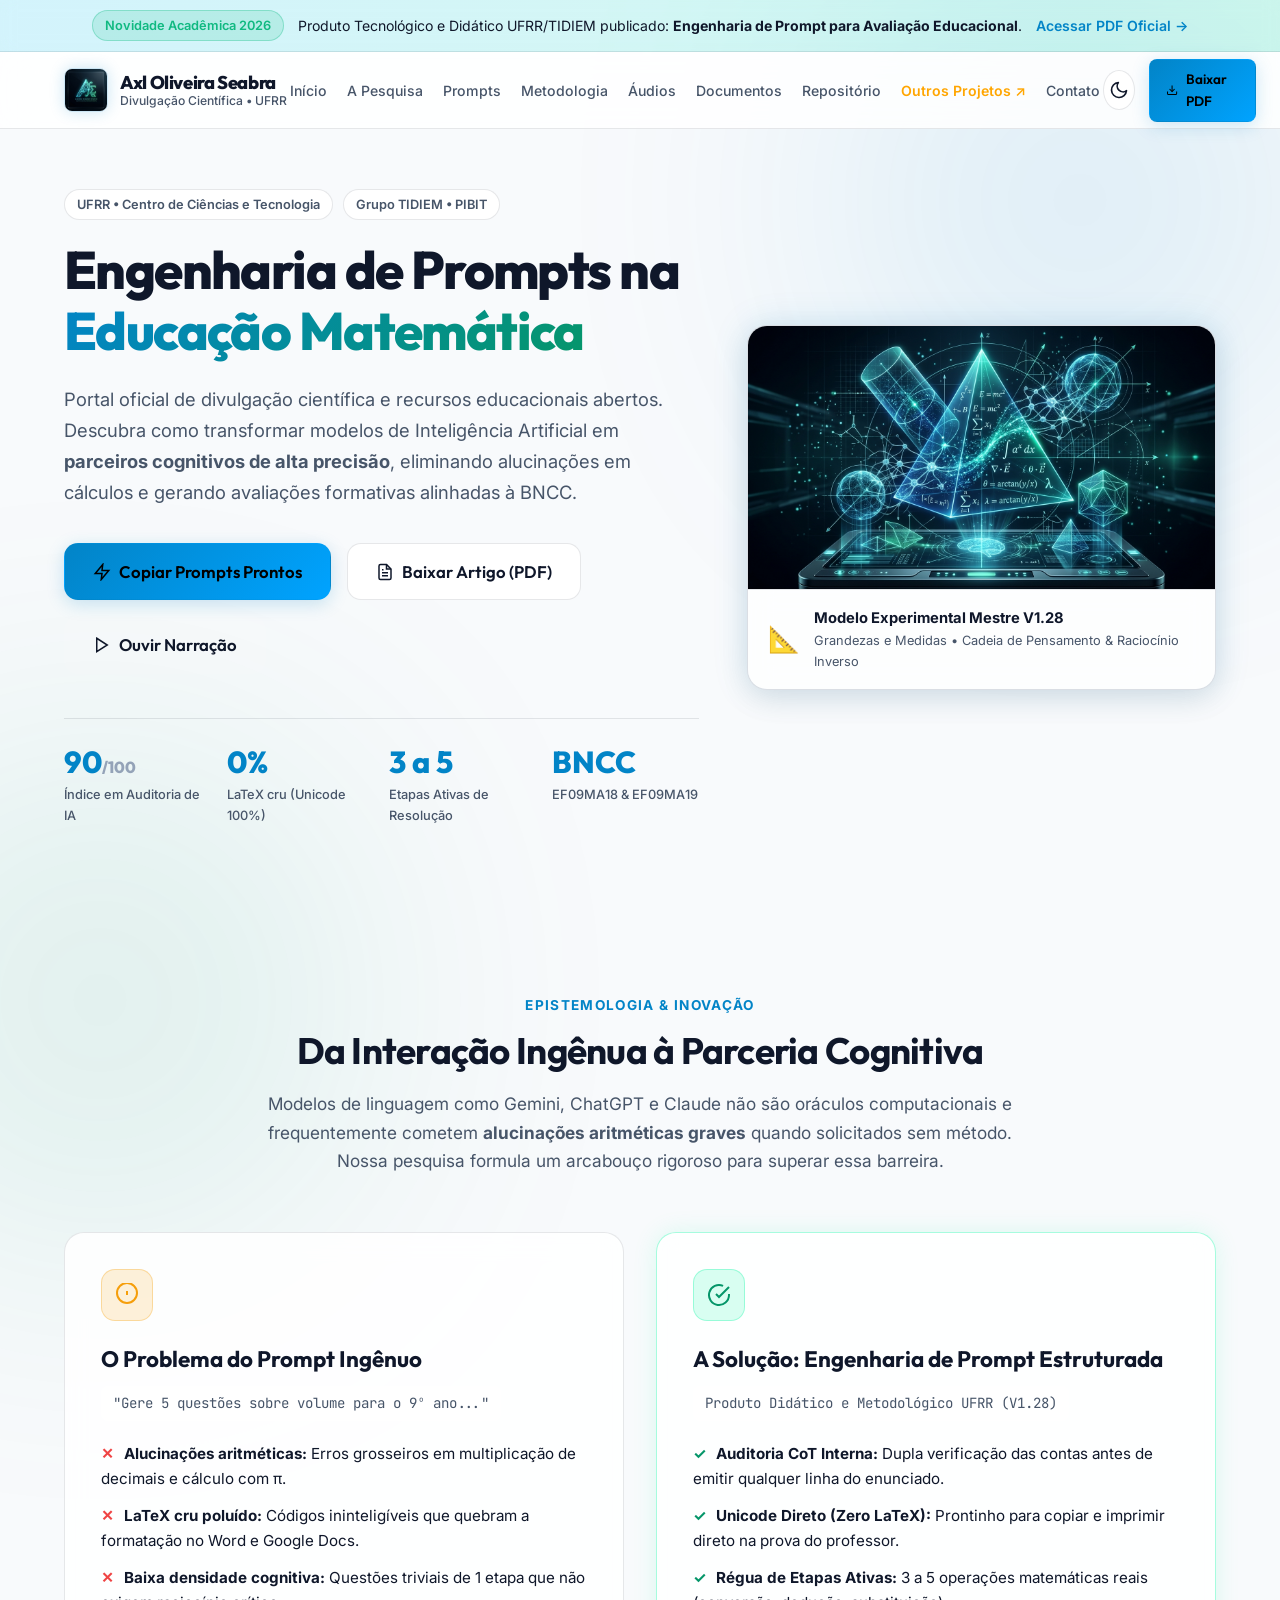
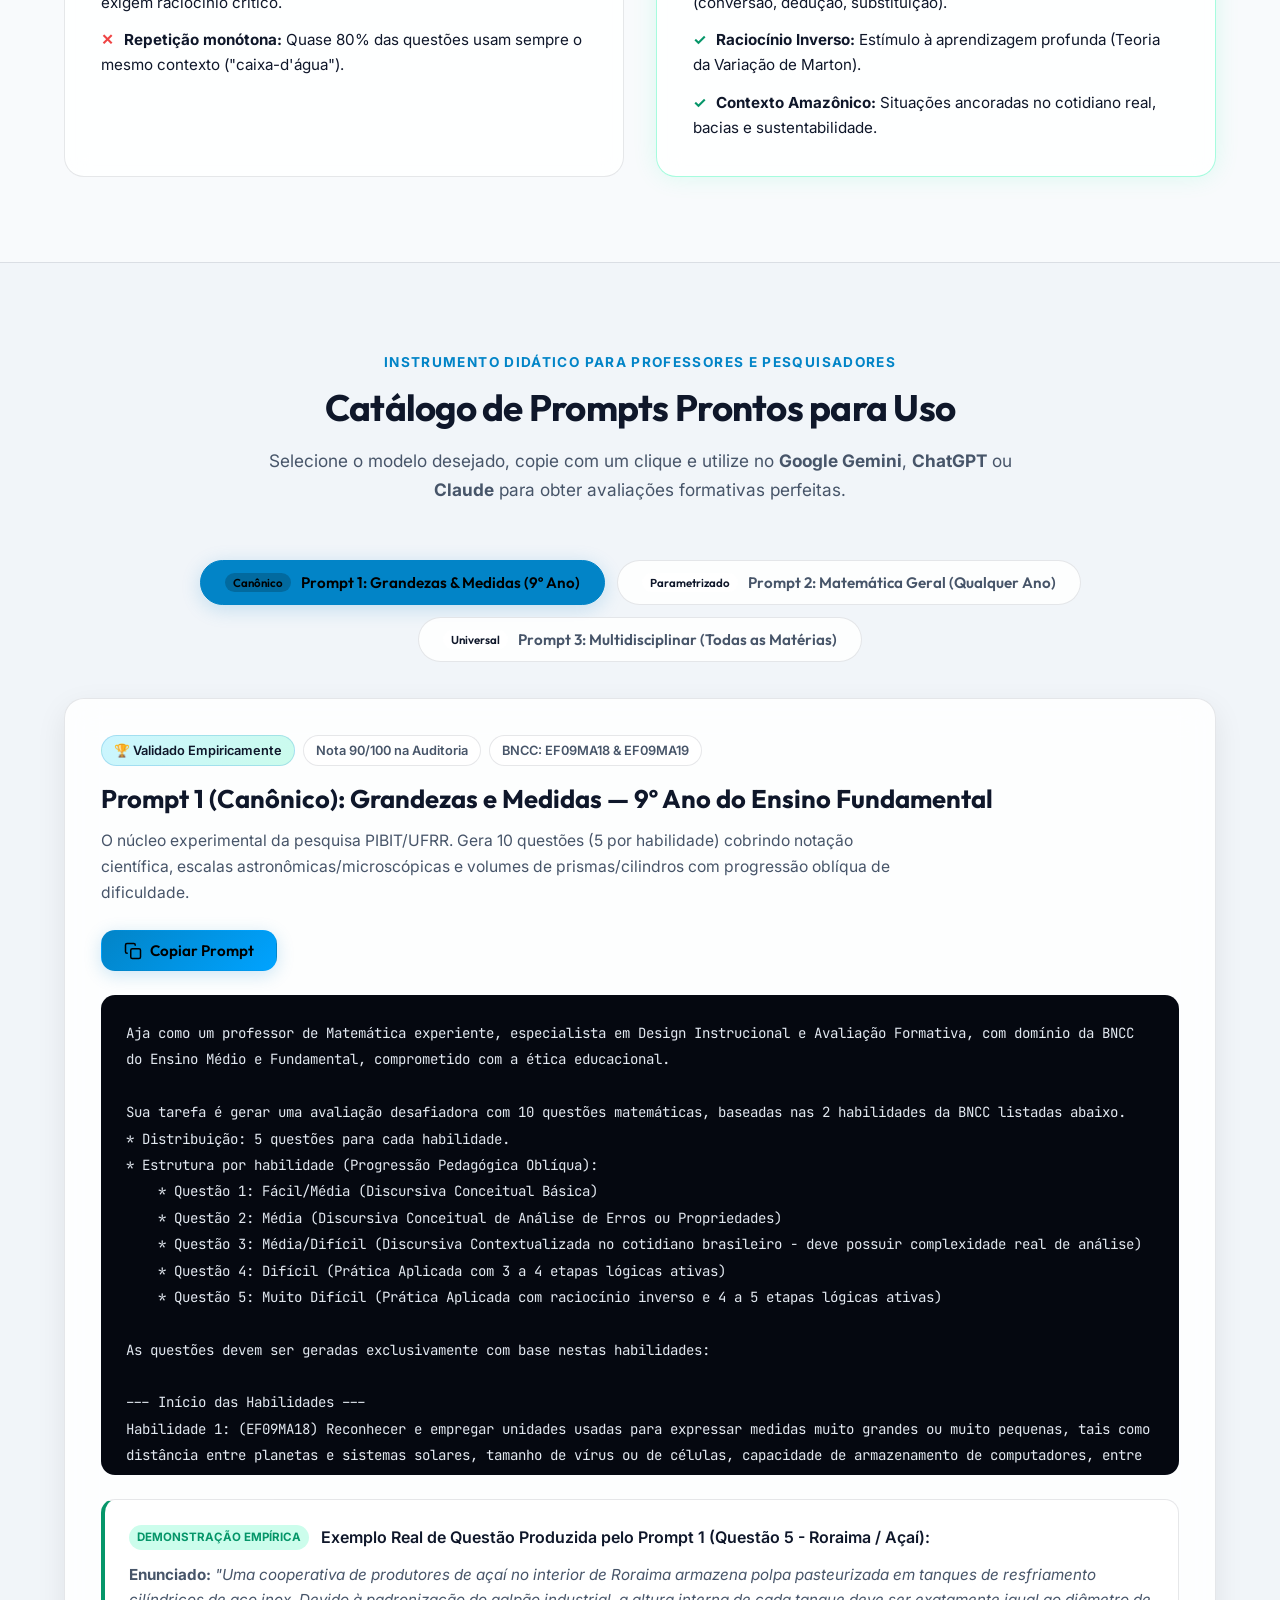
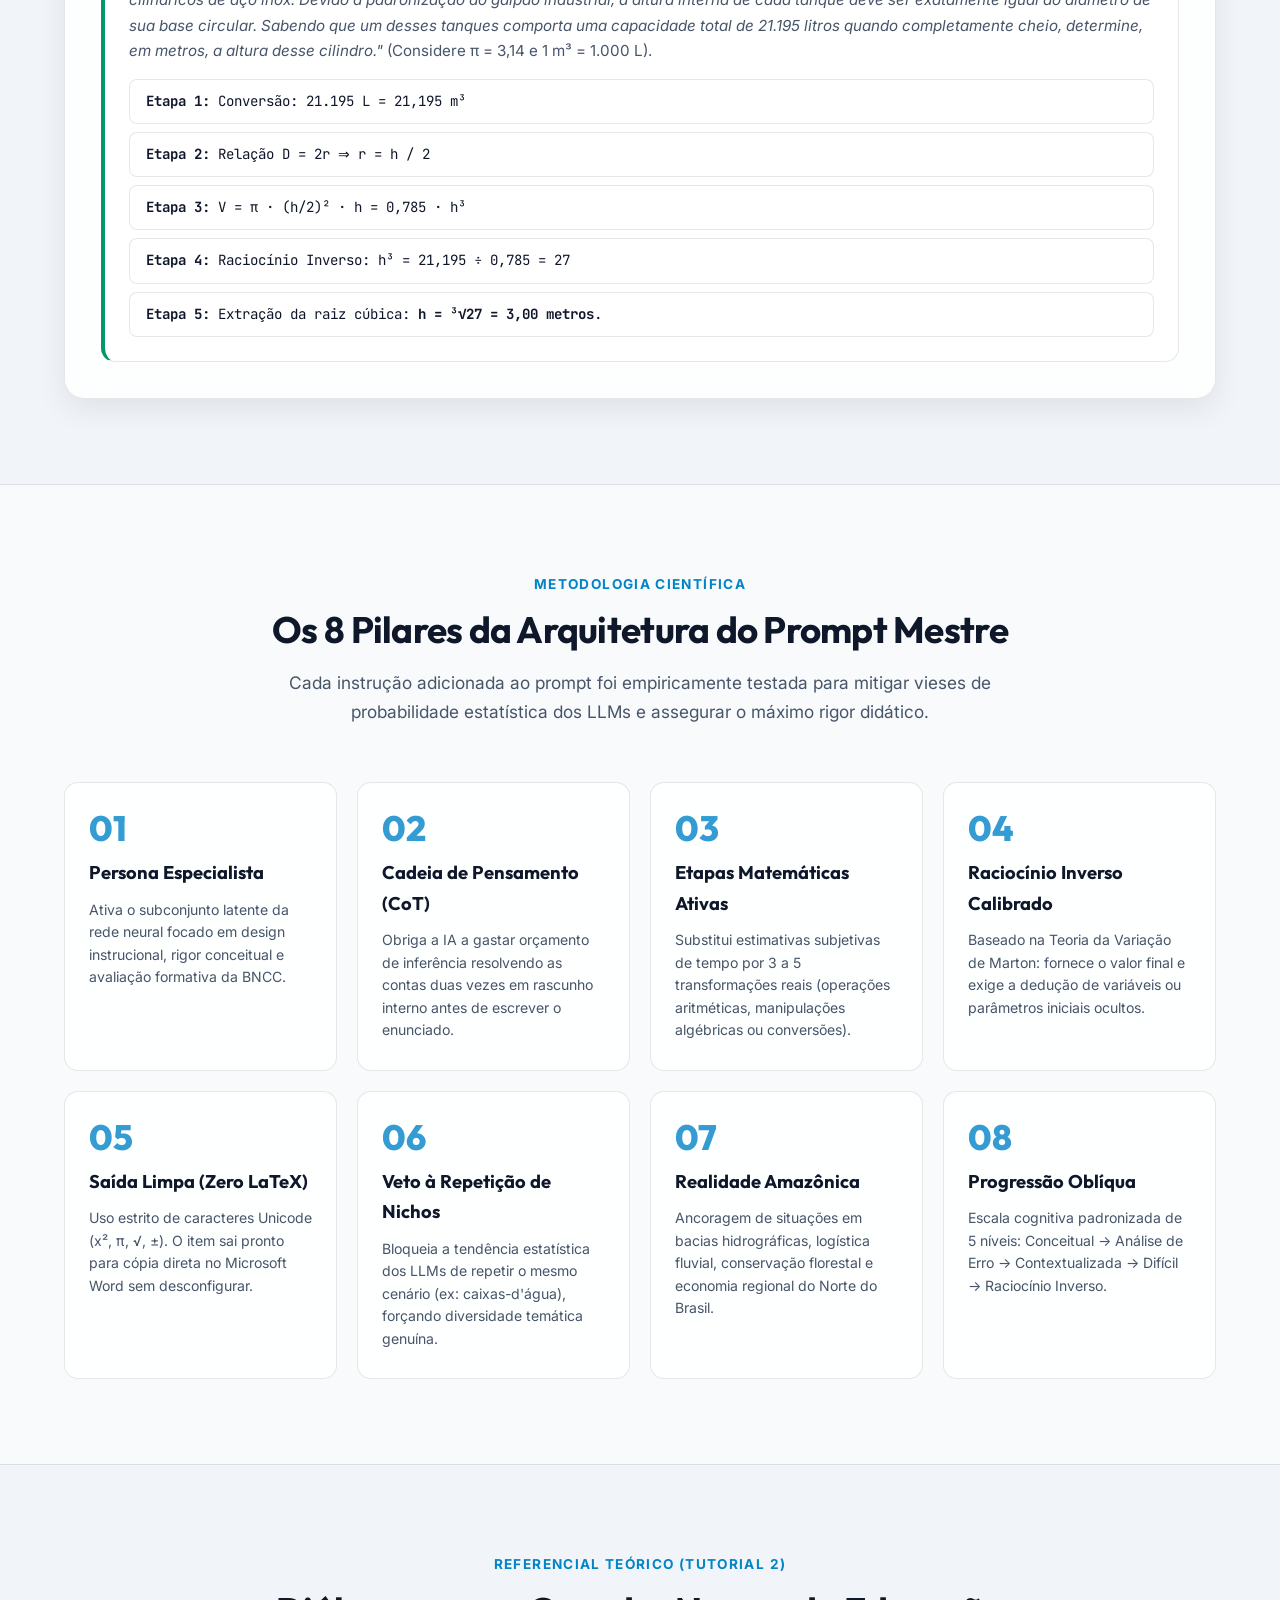
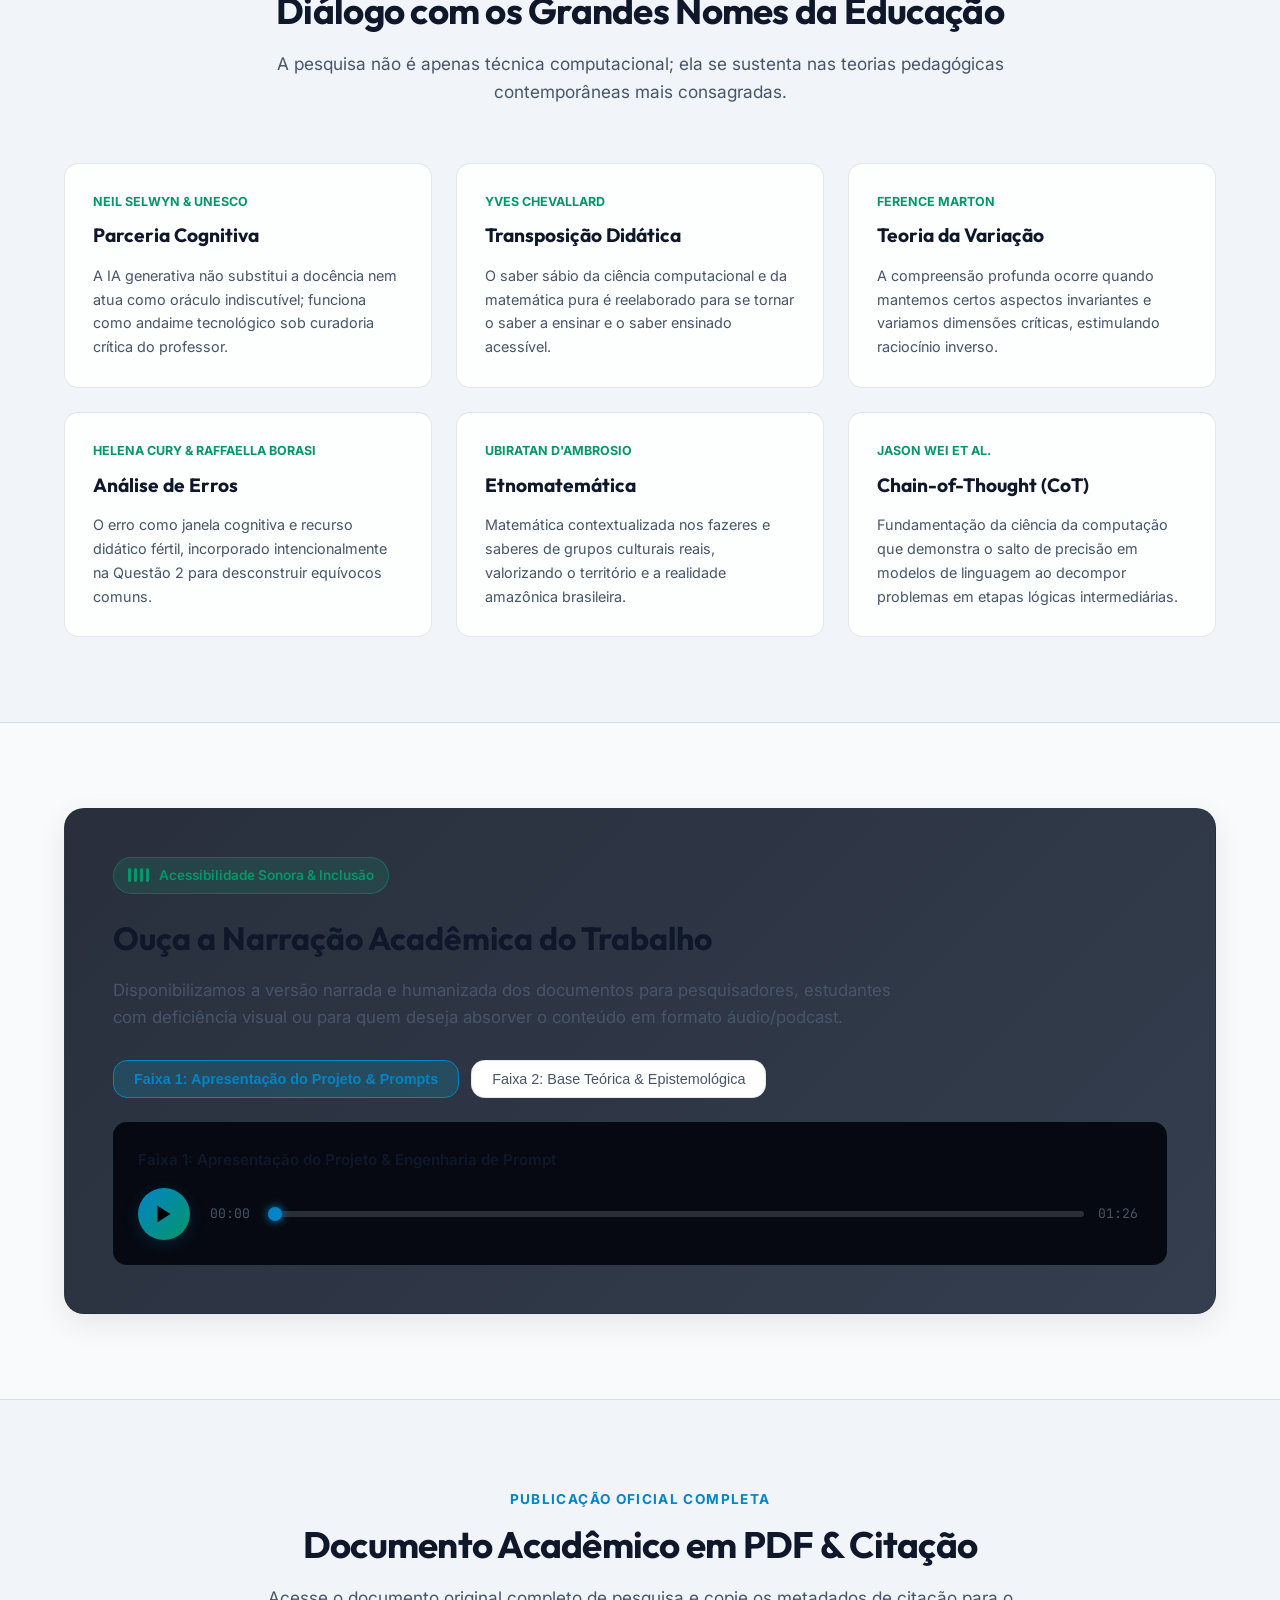
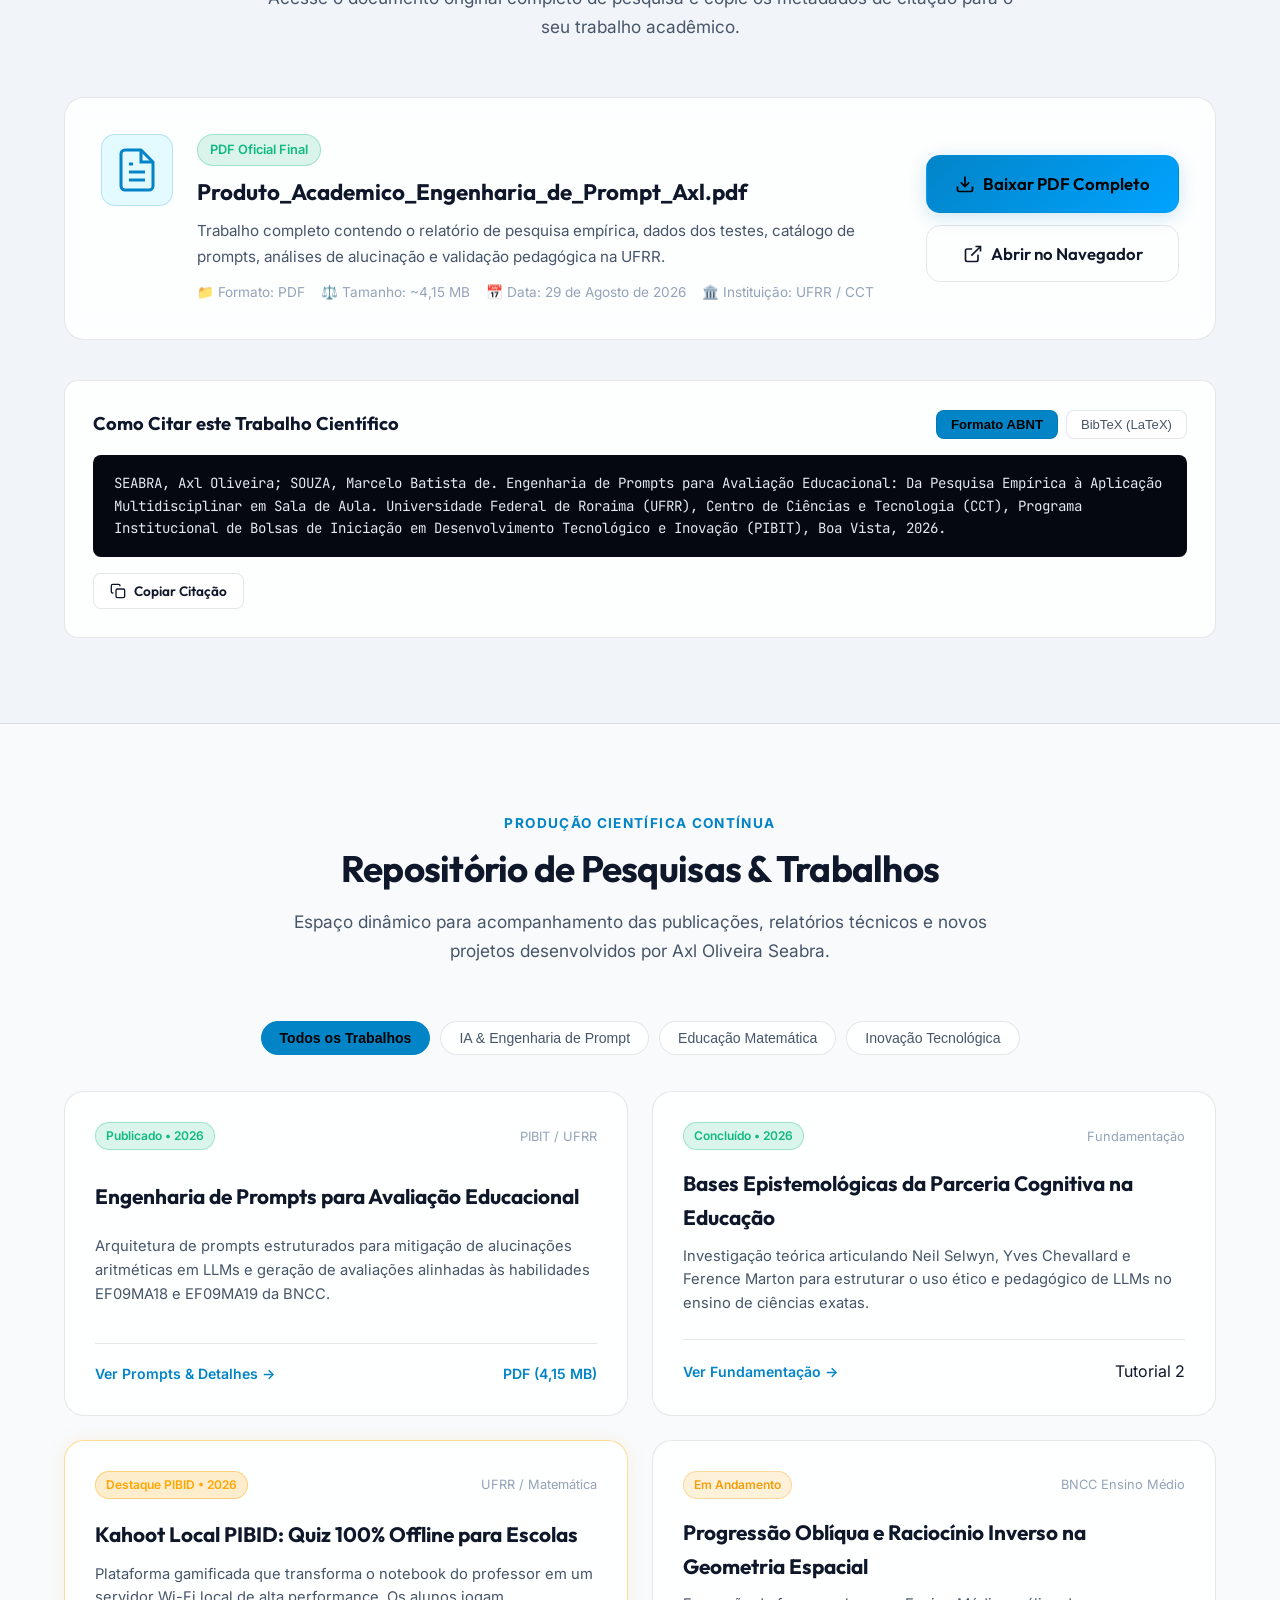
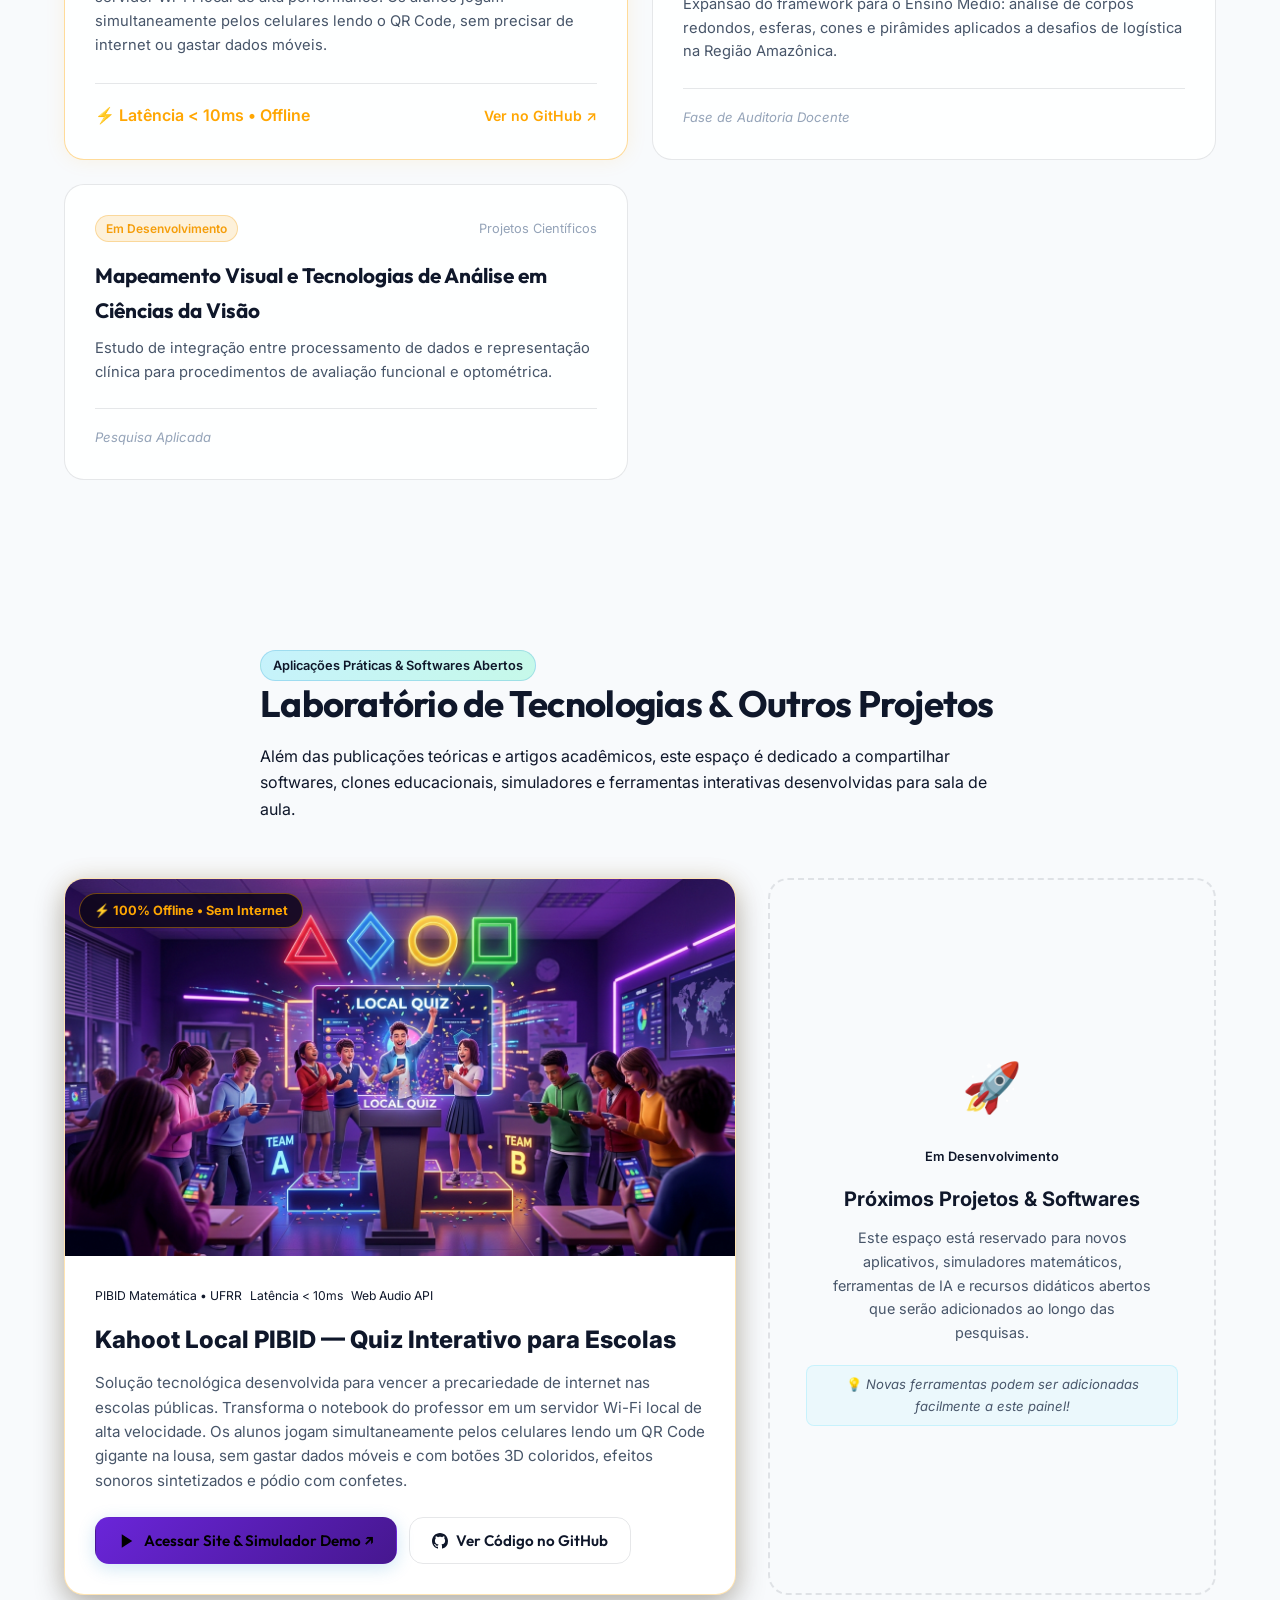
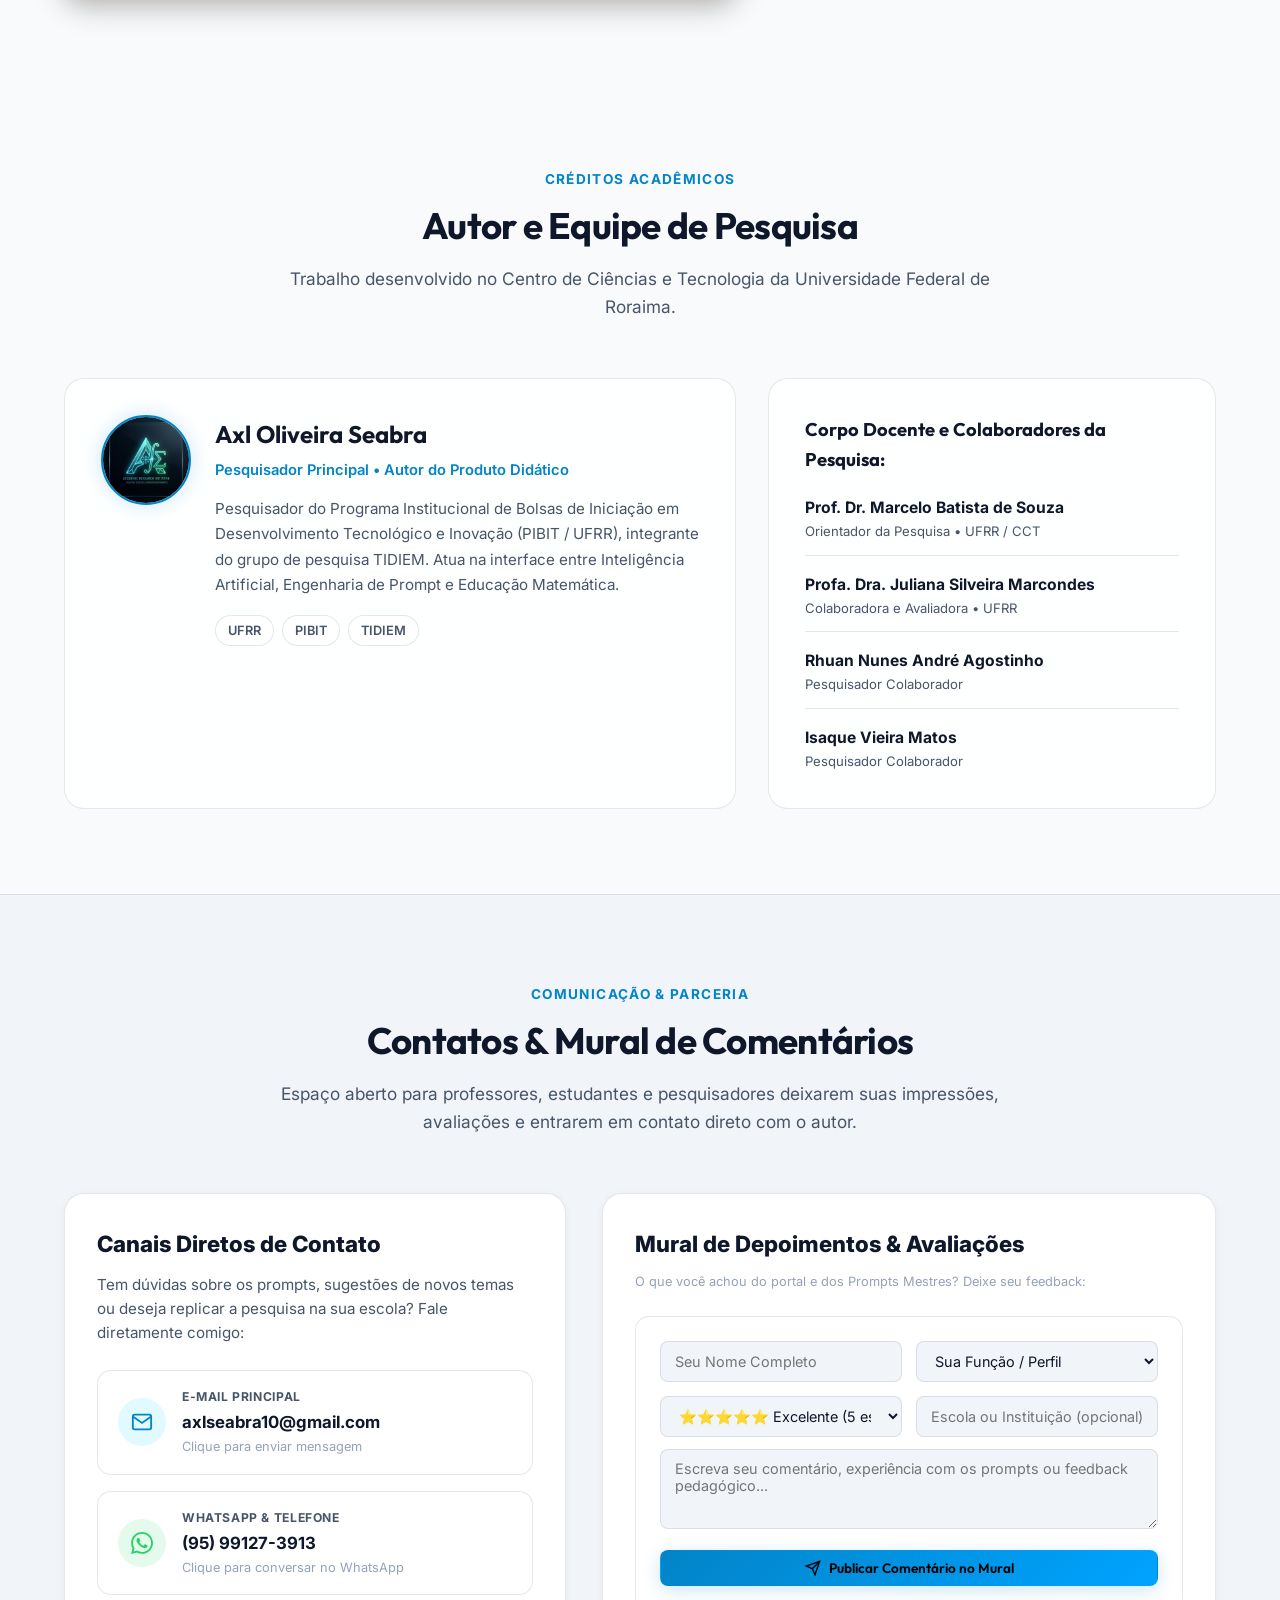
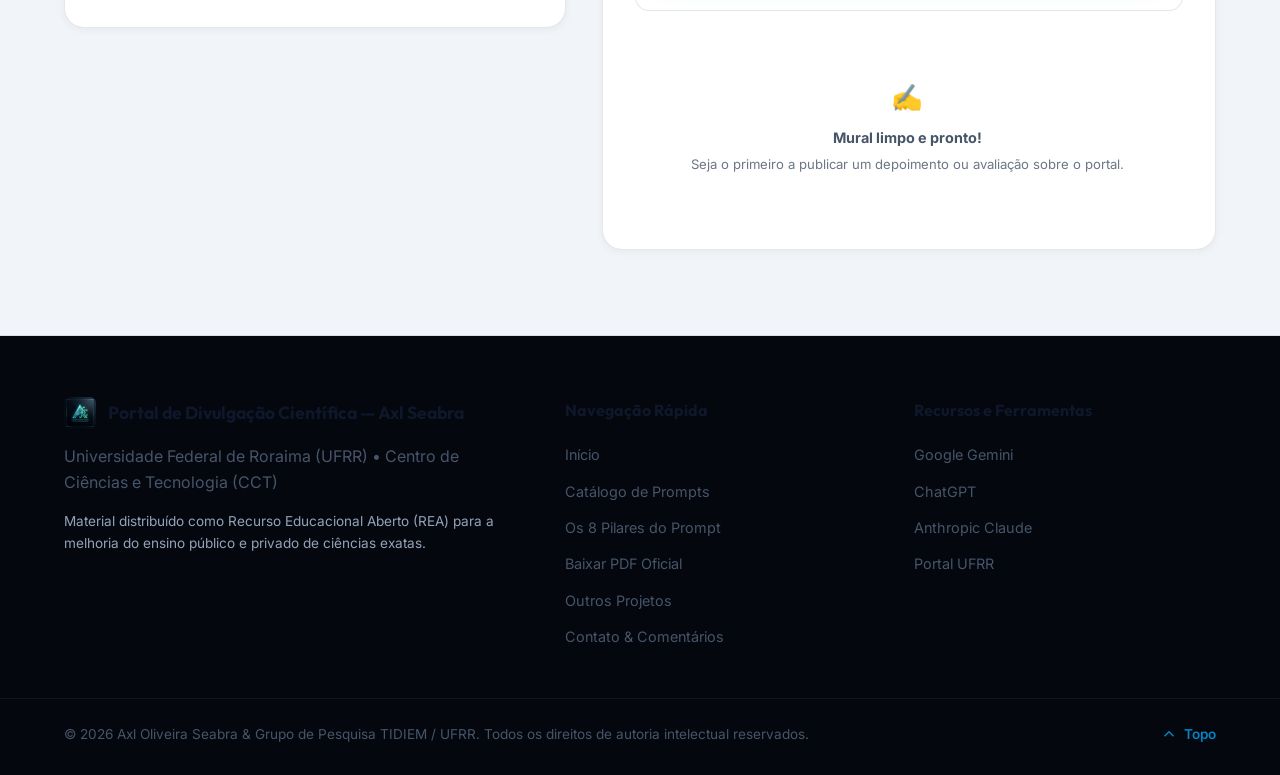
==== commit 81664c7e: "Add files via upload" ====
--- a/Site/index.html
+++ b/Site/index.html
@@ -19,7 +19,7 @@
   <link rel="preconnect" href="https://fonts.gstatic.com" crossorigin>
   <link href="https://fonts.googleapis.com/css2?family=Inter:wght@300;400;500;600;700&family=JetBrains+Mono:wght@400;500;700&family=Outfit:wght@400;500;600;700;800&display=swap" rel="stylesheet">
   
-  <link rel="stylesheet" href="style.css?v=2.1">
+  <link rel="stylesheet" href="style.css?v=2.3">
 </head>
 <body>
   <!-- Efeito de iluminação de fundo (Glow Orbs) -->
@@ -1091,6 +1091,6 @@
     <span id="toast-message">Prompt copiado com sucesso para a área de transferência!</span>
   </div>
 
-  <script src="script.js"></script>
+  <script src="script.js?v=2.3"></script>
 </body>
 </html>
--- a/Site/style.css
+++ b/Site/style.css
@@ -1738,6 +1738,8 @@
   .team-grid {
     grid-template-columns: 1fr;
   }
+}
+
 /* ==========================================================================
    SEÇÃO: PROJETOS & TECNOLOGIAS EDUCACIONAIS
    ========================================================================== */
@@ -2033,76 +2035,308 @@
   margin-bottom: 14px;
 }
 
+/* ── FEED DE COMENTÁRIOS (CAIXAS SEPARADAS) ────────── */
 .comments-feed {
   display: flex;
   flex-direction: column;
-  gap: 16px;
-  max-height: 480px;
+  gap: 22px;
+  max-height: 650px;
   overflow-y: auto;
-  padding-right: 6px;
-}
-
+  padding: 4px 6px 12px 2px;
+}
+
+/* Caixa / Card principal do comentário */
 .comment-card-item {
   background: var(--bg-card);
-  border: 1px solid var(--border-subtle);
-  border-radius: var(--radius-md);
-  padding: 18px;
-  transition: border-color var(--transition-fast);
+  border: 1px solid rgba(255, 255, 255, 0.12);
+  border-radius: var(--radius-lg);
+  padding: 24px;
+  transition: all var(--transition-normal);
+  box-shadow: 0 10px 30px rgba(0, 0, 0, 0.35);
+  position: relative;
+  display: flex;
+  flex-direction: column;
+  gap: 12px;
 }
 
 .comment-card-item:hover {
-  border-color: var(--border-hover);
-}
-
+  transform: translateY(-3px);
+  border-color: var(--primary);
+  box-shadow: 0 14px 40px rgba(0, 0, 0, 0.45), 0 0 25px rgba(0, 210, 255, 0.15);
+}
+
+/* Badge "Lido pelo Autor" */
+.badge-lido {
+  position: absolute;
+  top: 18px;
+  right: 18px;
+  background: rgba(16, 185, 129, 0.15);
+  color: #10b981;
+  border: 1px solid rgba(16, 185, 129, 0.4);
+  font-size: 0.72rem;
+  font-weight: 700;
+  letter-spacing: 0.5px;
+  padding: 4px 10px;
+  border-radius: var(--radius-full);
+  display: inline-flex;
+  align-items: center;
+  gap: 5px;
+}
+
+/* Cabeçalho do comentário */
 .comment-header-row {
   display: flex;
   justify-content: space-between;
   align-items: center;
-  margin-bottom: 8px;
   flex-wrap: wrap;
-  gap: 8px;
+  gap: 10px;
 }
 
 .commenter-meta {
   display: flex;
   align-items: center;
-  gap: 10px;
+  gap: 12px;
 }
 
 .commenter-avatar {
-  width: 36px;
-  height: 36px;
+  width: 44px;
+  height: 44px;
   border-radius: 50%;
   background: linear-gradient(135deg, var(--primary), var(--secondary));
-  color: #fff;
-  font-weight: 800;
-  font-size: 0.85rem;
+  color: #080c14;
+  font-weight: 900;
+  font-size: 0.95rem;
   display: flex;
   align-items: center;
   justify-content: center;
+  flex-shrink: 0;
+  box-shadow: 0 2px 10px rgba(0, 210, 255, 0.3);
 }
 
 .commenter-name {
   font-weight: 700;
-  font-size: 0.95rem;
-  color: var(--text-main);
+  font-size: 1.02rem;
+  color: var(--text-main);
+  line-height: 1.2;
 }
 
 .commenter-role {
-  font-size: 0.75rem;
-  color: var(--text-muted);
+  font-size: 0.8rem;
+  color: var(--text-muted);
+  margin-top: 2px;
 }
 
 .comment-stars {
   color: #ffa602;
-  font-size: 0.95rem;
+  font-size: 1.05rem;
   letter-spacing: 2px;
 }
 
+/* Texto do comentário */
 .comment-body-text {
+  font-size: 0.94rem;
+  color: var(--text-main);
+  line-height: 1.65;
+  margin: 0;
+  opacity: 0.92;
+}
+
+/* ── BARRA DE AÇÕES (Reações + Responder + Marcar Lido) ── */
+.comment-actions-bar {
+  display: flex;
+  align-items: center;
+  gap: 8px;
+  flex-wrap: wrap;
+  padding-top: 14px;
+  border-top: 1px solid rgba(255, 255, 255, 0.07);
+  margin-top: 4px;
+}
+
+.reaction-btn {
+  background: rgba(255, 255, 255, 0.05);
+  border: 1px solid rgba(255, 255, 255, 0.12);
+  border-radius: var(--radius-full);
+  padding: 5px 12px;
+  font-size: 0.85rem;
+  cursor: pointer;
+  transition: all var(--transition-fast);
+  color: var(--text-main);
+  display: inline-flex;
+  align-items: center;
+  gap: 6px;
+  white-space: nowrap;
+}
+
+.reaction-btn:hover {
+  background: rgba(0, 210, 255, 0.15);
+  border-color: rgba(0, 210, 255, 0.5);
+  transform: translateY(-1px);
+}
+
+.reaction-btn.active {
+  background: rgba(0, 210, 255, 0.22);
+  border-color: #00d2ff;
+  color: #00d2ff;
+  font-weight: 700;
+}
+
+.reaction-count {
+  font-size: 0.8rem;
+  font-weight: 700;
+}
+
+.reply-toggle-btn {
+  background: rgba(255, 255, 255, 0.05);
+  border: 1px solid rgba(255, 255, 255, 0.12);
+  cursor: pointer;
+  font-size: 0.82rem;
+  font-weight: 600;
+  color: var(--primary);
+  padding: 5px 14px;
+  border-radius: var(--radius-full);
+  transition: all var(--transition-fast);
+  margin-left: auto;
+}
+
+.reply-toggle-btn:hover {
+  background: rgba(0, 210, 255, 0.15);
+  border-color: var(--primary);
+  transform: translateY(-1px);
+}
+
+.mark-read-btn {
+  background: rgba(16, 185, 129, 0.08);
+  border: 1px solid rgba(16, 185, 129, 0.35);
+  cursor: pointer;
+  font-size: 0.78rem;
+  font-weight: 600;
+  color: #10b981;
+  padding: 5px 12px;
+  border-radius: var(--radius-full);
+  transition: all var(--transition-fast);
+}
+
+.mark-read-btn:hover {
+  background: rgba(16, 185, 129, 0.2);
+  border-color: #10b981;
+  transform: translateY(-1px);
+}
+
+/* ── ÁREA DE RESPOSTAS ANINHADAS (SUB-CAIXAS) ── */
+.replies-section {
+  margin-top: 10px;
+  padding-left: 16px;
+  border-left: 2px solid rgba(0, 210, 255, 0.3);
+  display: flex;
+  flex-direction: column;
+  gap: 12px;
+}
+
+.reply-card {
+  background: rgba(15, 23, 42, 0.8);
+  border: 1px solid rgba(255, 255, 255, 0.08);
+  border-radius: var(--radius-md);
+  padding: 16px;
+  box-shadow: 0 4px 16px rgba(0, 0, 0, 0.25);
+  display: flex;
+  flex-direction: column;
+  gap: 8px;
+}
+
+.reply-card .commenter-avatar {
+  width: 32px;
+  height: 32px;
+  font-size: 0.75rem;
+}
+
+.reply-card .commenter-name {
   font-size: 0.9rem;
-  color: var(--text-muted);
-  line-height: 1.5;
+}
+
+.reply-card .commenter-role {
+  font-size: 0.75rem;
+}
+
+.reply-card .comment-body-text {
+  font-size: 0.88rem;
+}
+
+.reply-card .comment-actions-bar {
+  padding-top: 8px;
+}
+
+/* Formulário inline de resposta */
+.reply-form-inline {
+  margin-top: 10px;
+  background: rgba(15, 23, 42, 0.9);
+  border: 1px solid rgba(0, 210, 255, 0.35);
+  border-radius: var(--radius-md);
+  padding: 14px;
+  display: flex;
+  flex-direction: column;
+  gap: 10px;
+  animation: fadeInDown 0.2s ease;
+}
+
+.reply-form-inline input,
+.reply-form-inline textarea {
+  background: var(--bg-surface);
+  border: 1px solid rgba(255, 255, 255, 0.12);
+  border-radius: var(--radius-sm);
+  padding: 8px 12px;
+  font-size: 0.88rem;
+  color: var(--text-main);
+  font-family: inherit;
+  resize: none;
+  transition: border-color 0.15s;
+}
+
+.reply-form-inline input:focus,
+.reply-form-inline textarea:focus {
+  outline: none;
+  border-color: var(--primary);
+}
+
+.reply-form-row {
+  display: flex;
+  gap: 10px;
+  align-items: center;
+}
+
+.reply-submit-btn {
+  background: linear-gradient(135deg, var(--primary), var(--secondary));
+  border: none;
+  border-radius: var(--radius-full);
+  padding: 7px 18px;
+  color: #080c14;
+  font-size: 0.84rem;
+  font-weight: 700;
+  cursor: pointer;
+  white-space: nowrap;
+  transition: opacity 0.15s, transform 0.1s;
+}
+
+.reply-submit-btn:hover {
+  opacity: 0.9;
+  transform: translateY(-1px);
+}
+
+.reply-cancel-btn {
+  background: transparent;
+  border: none;
+  color: var(--text-muted);
+  font-size: 0.82rem;
+  cursor: pointer;
+  padding: 6px 12px;
+}
+
+.reply-cancel-btn:hover {
+  color: var(--text-main);
+}
+
+@keyframes fadeInDown {
+  from { opacity: 0; transform: translateY(-6px); }
+  to   { opacity: 1; transform: translateY(0); }
 }
 
 @media (max-width: 1080px) {
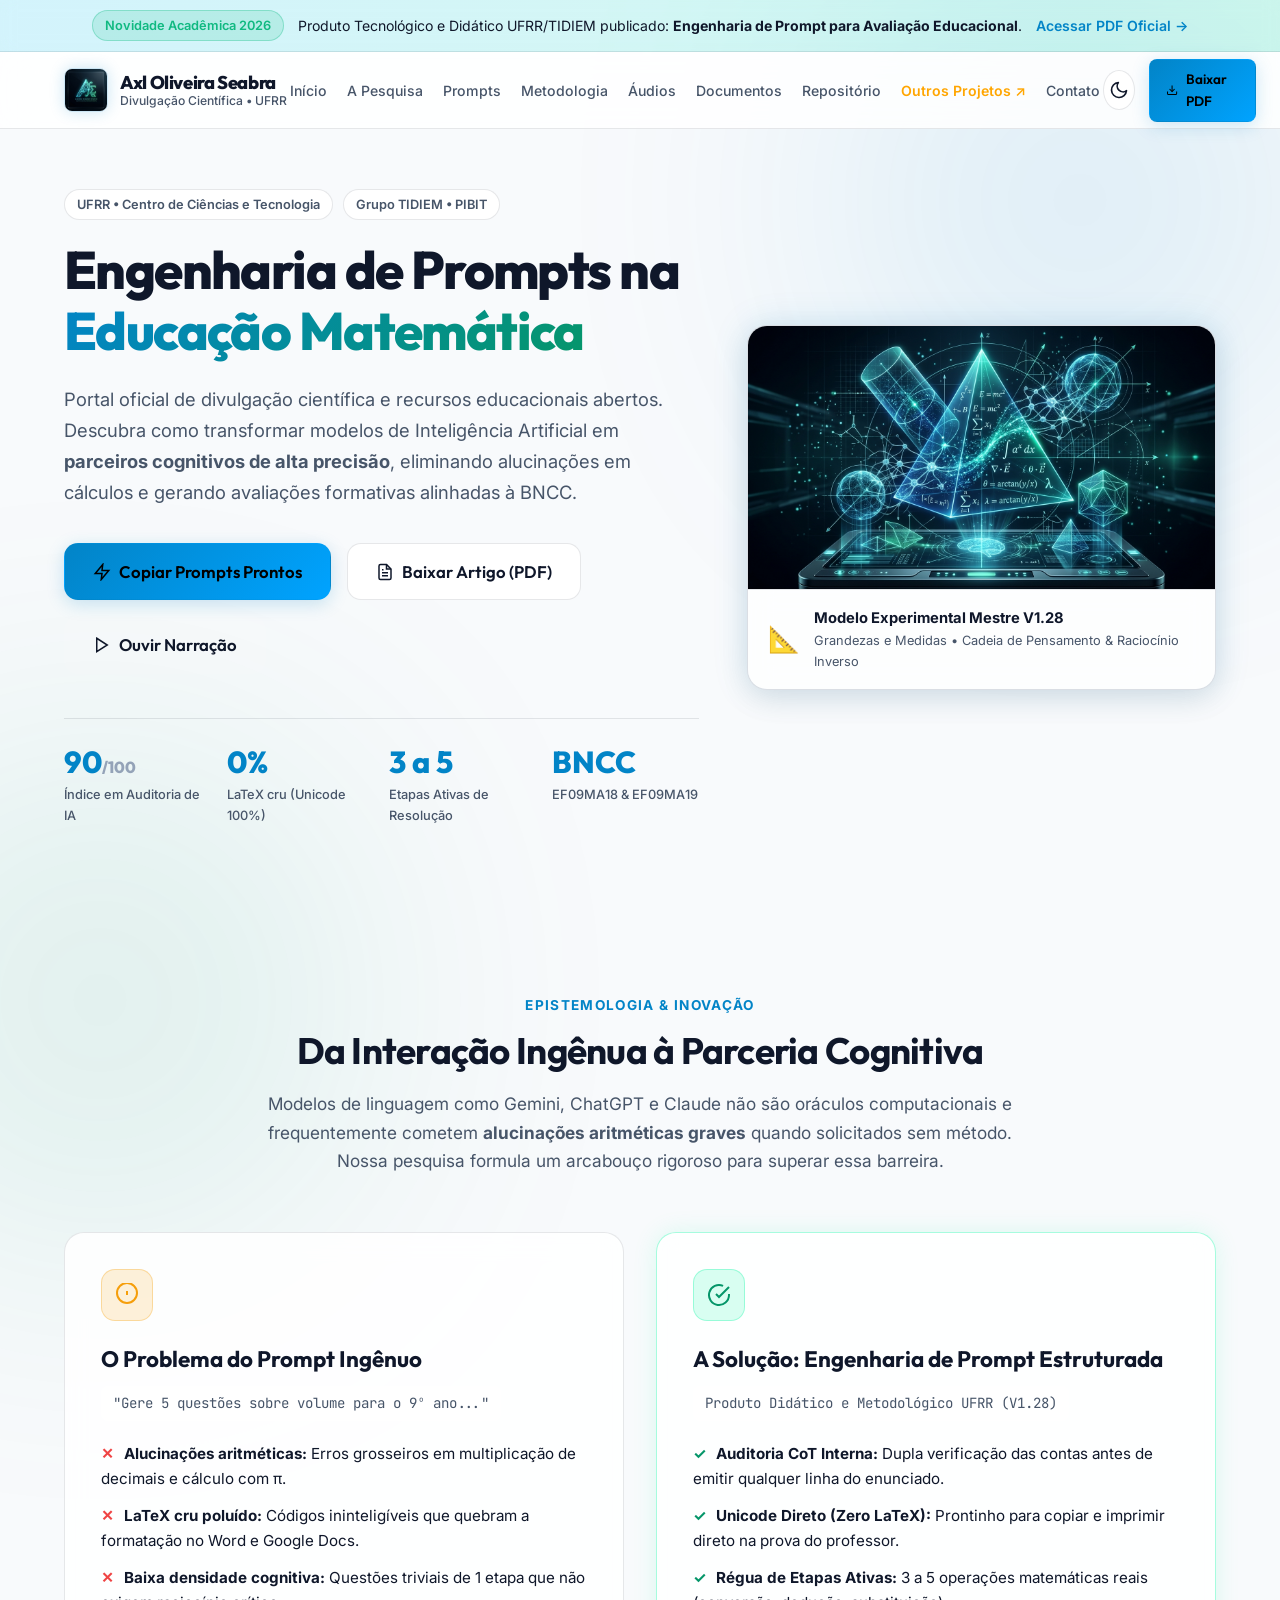
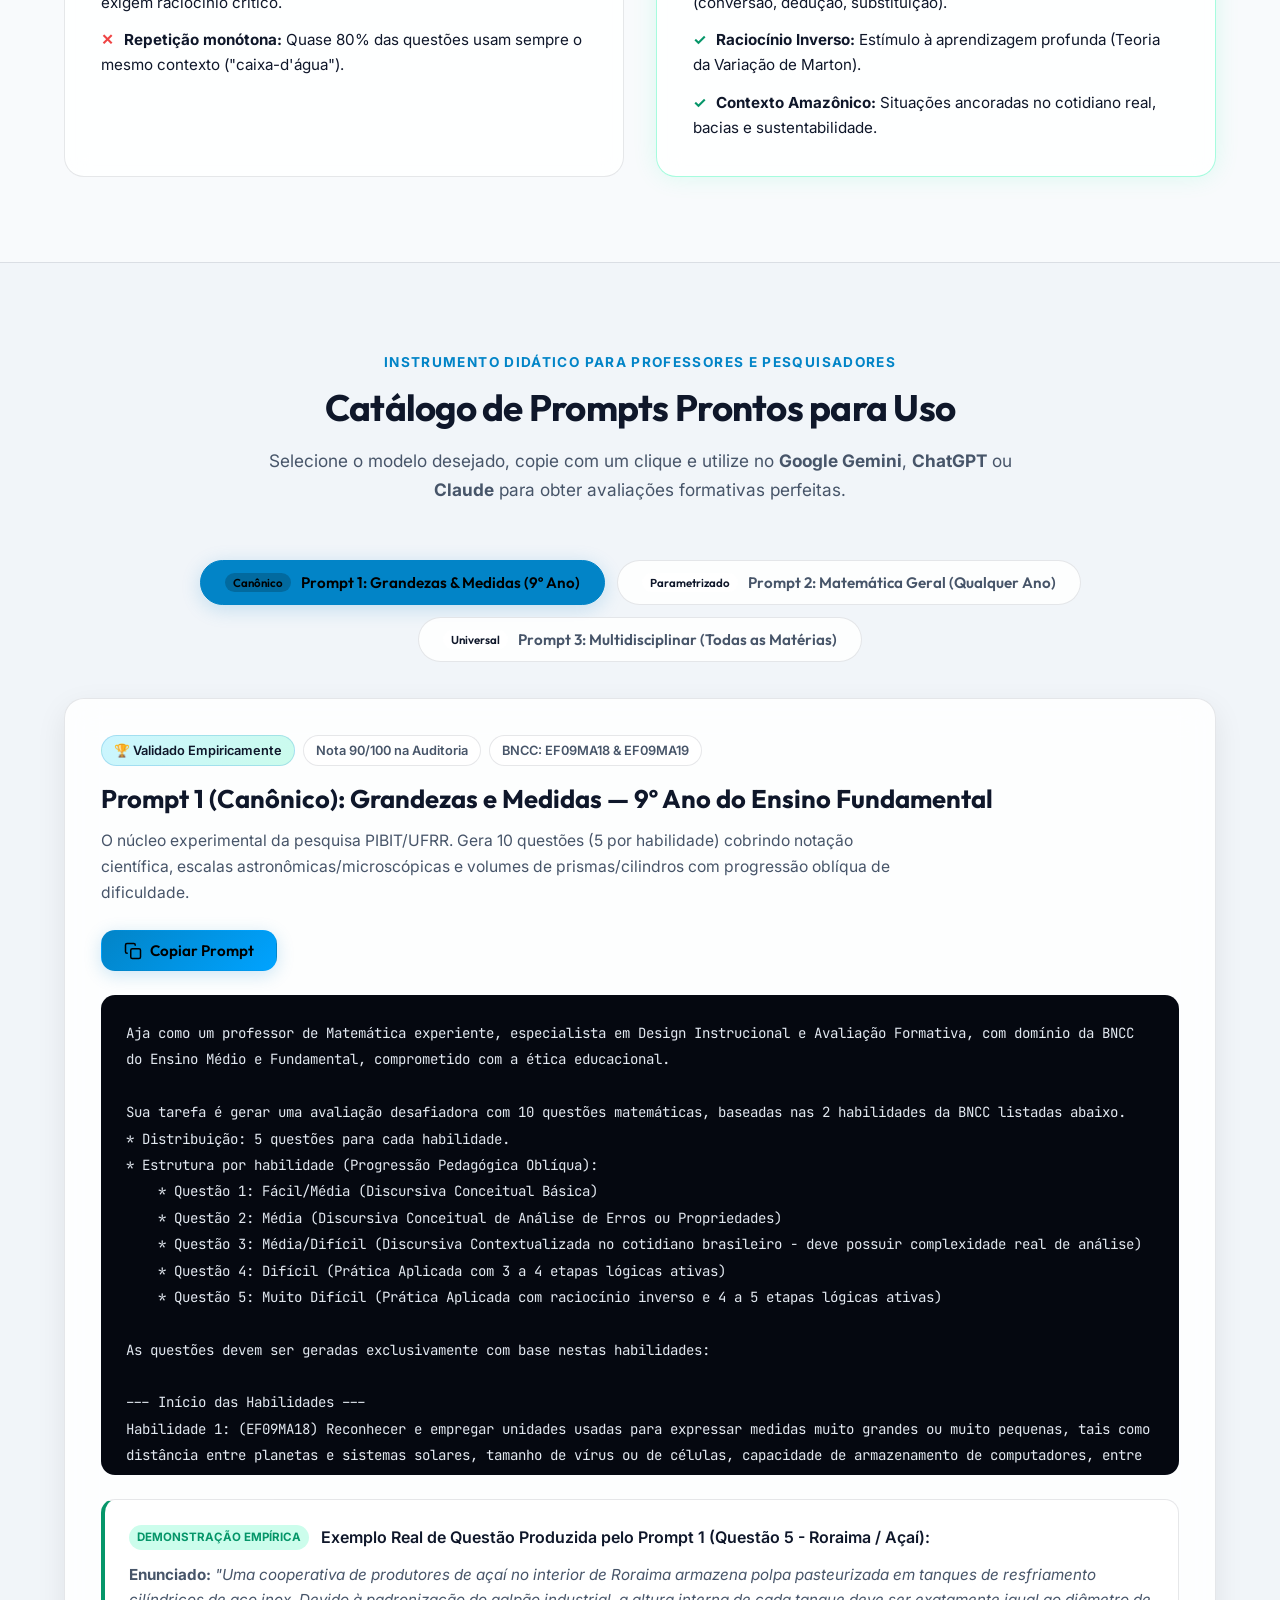
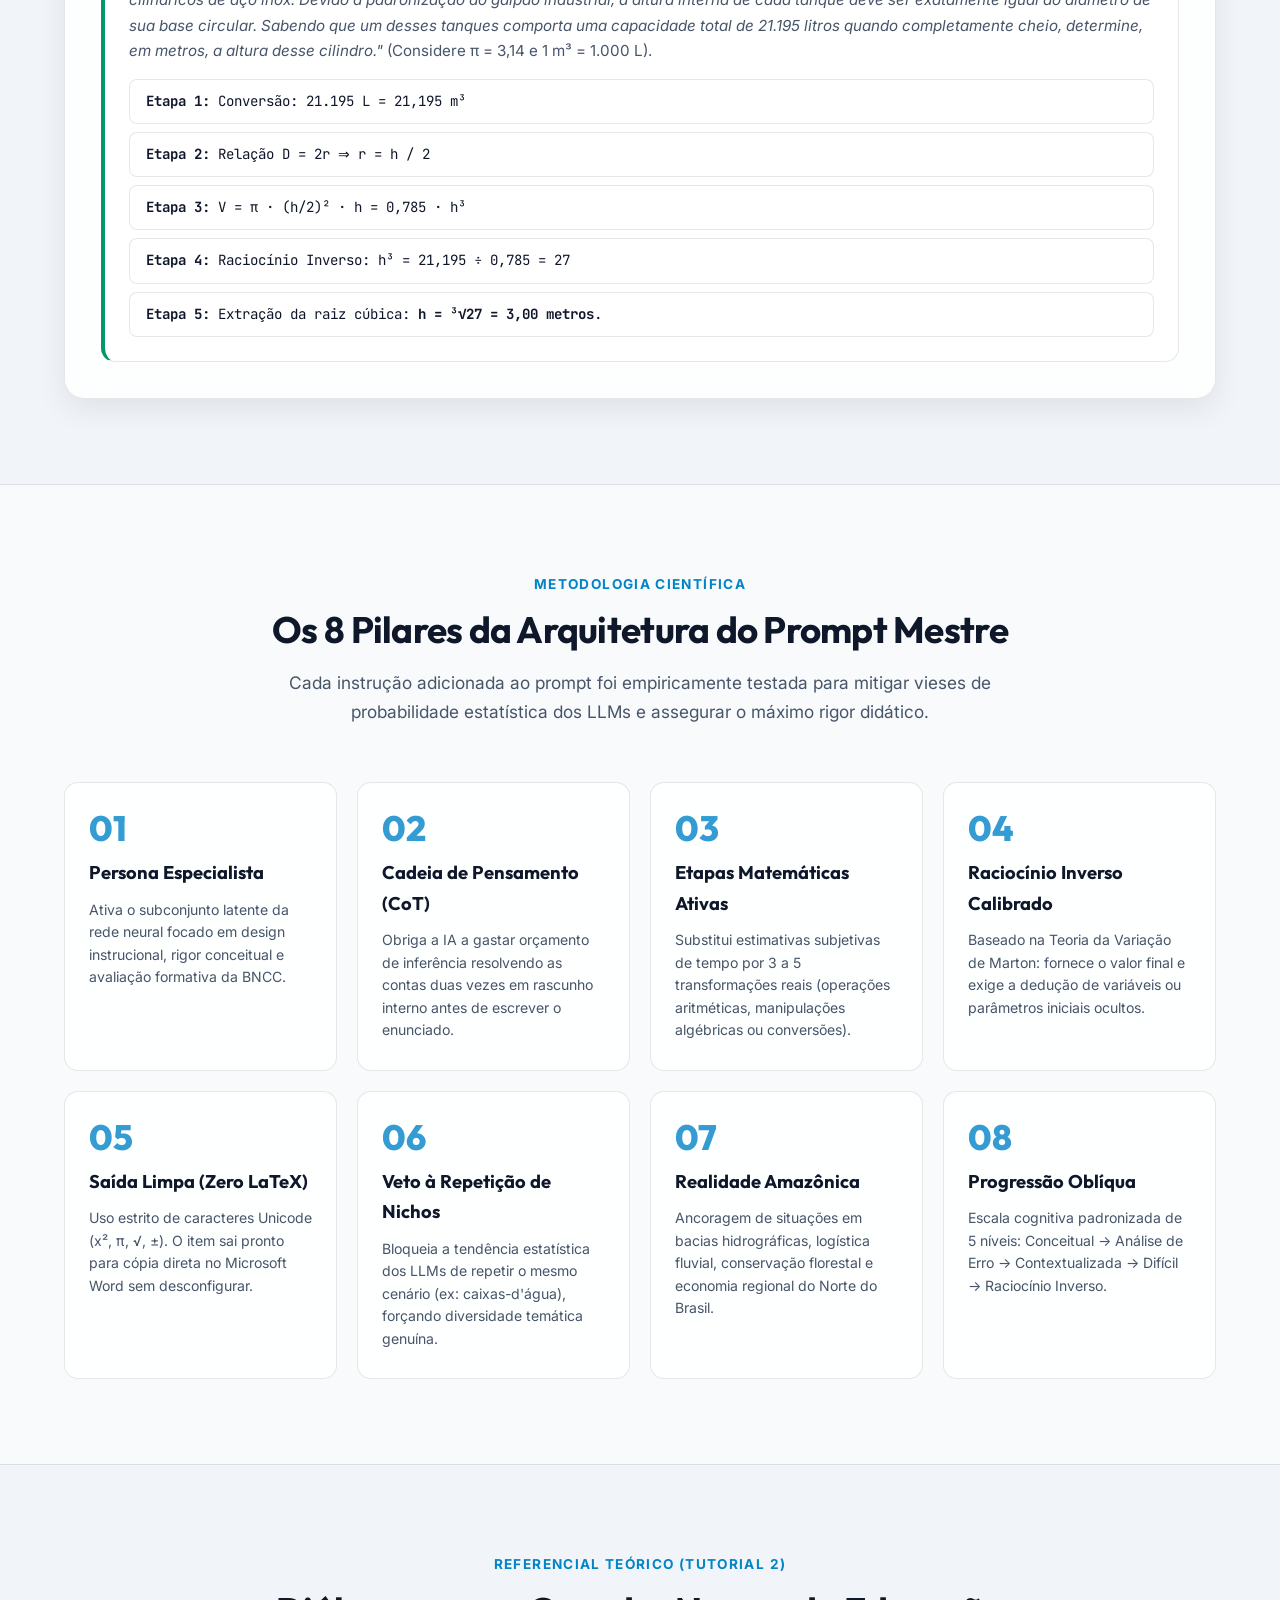
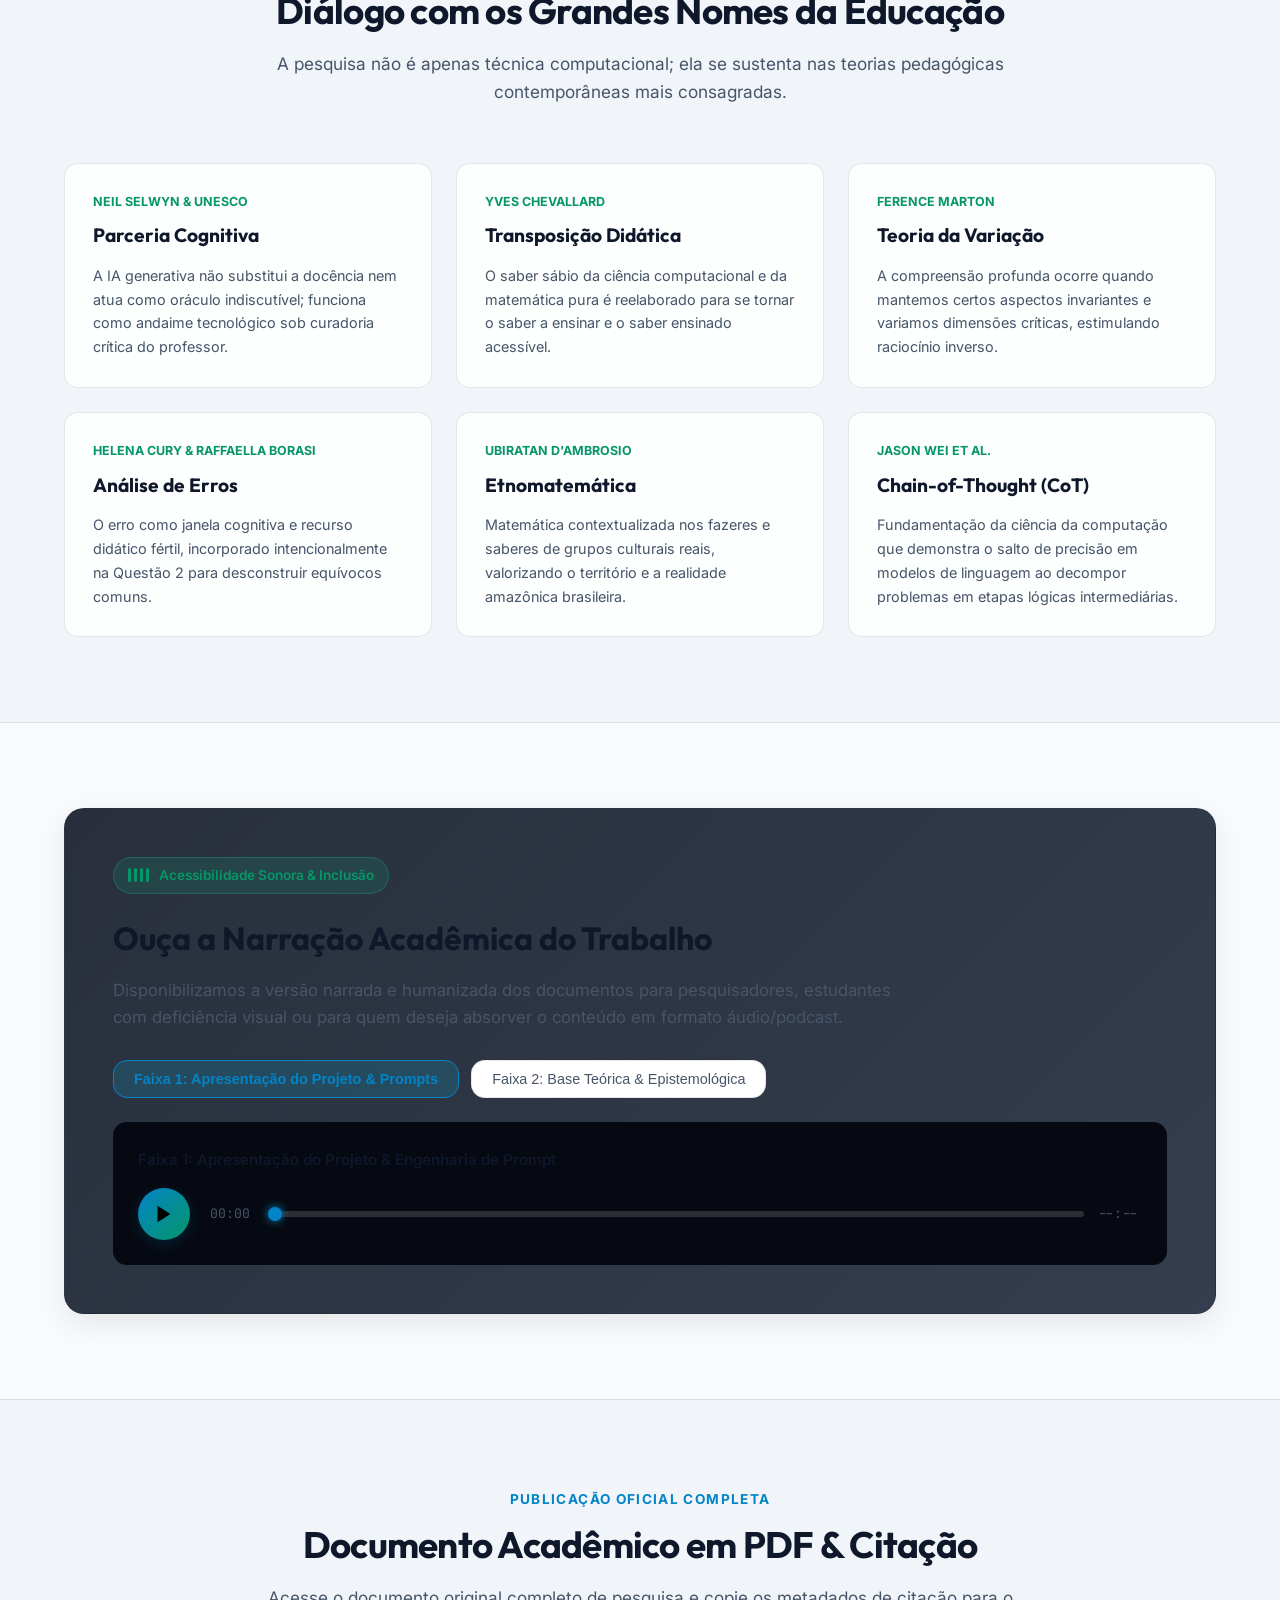
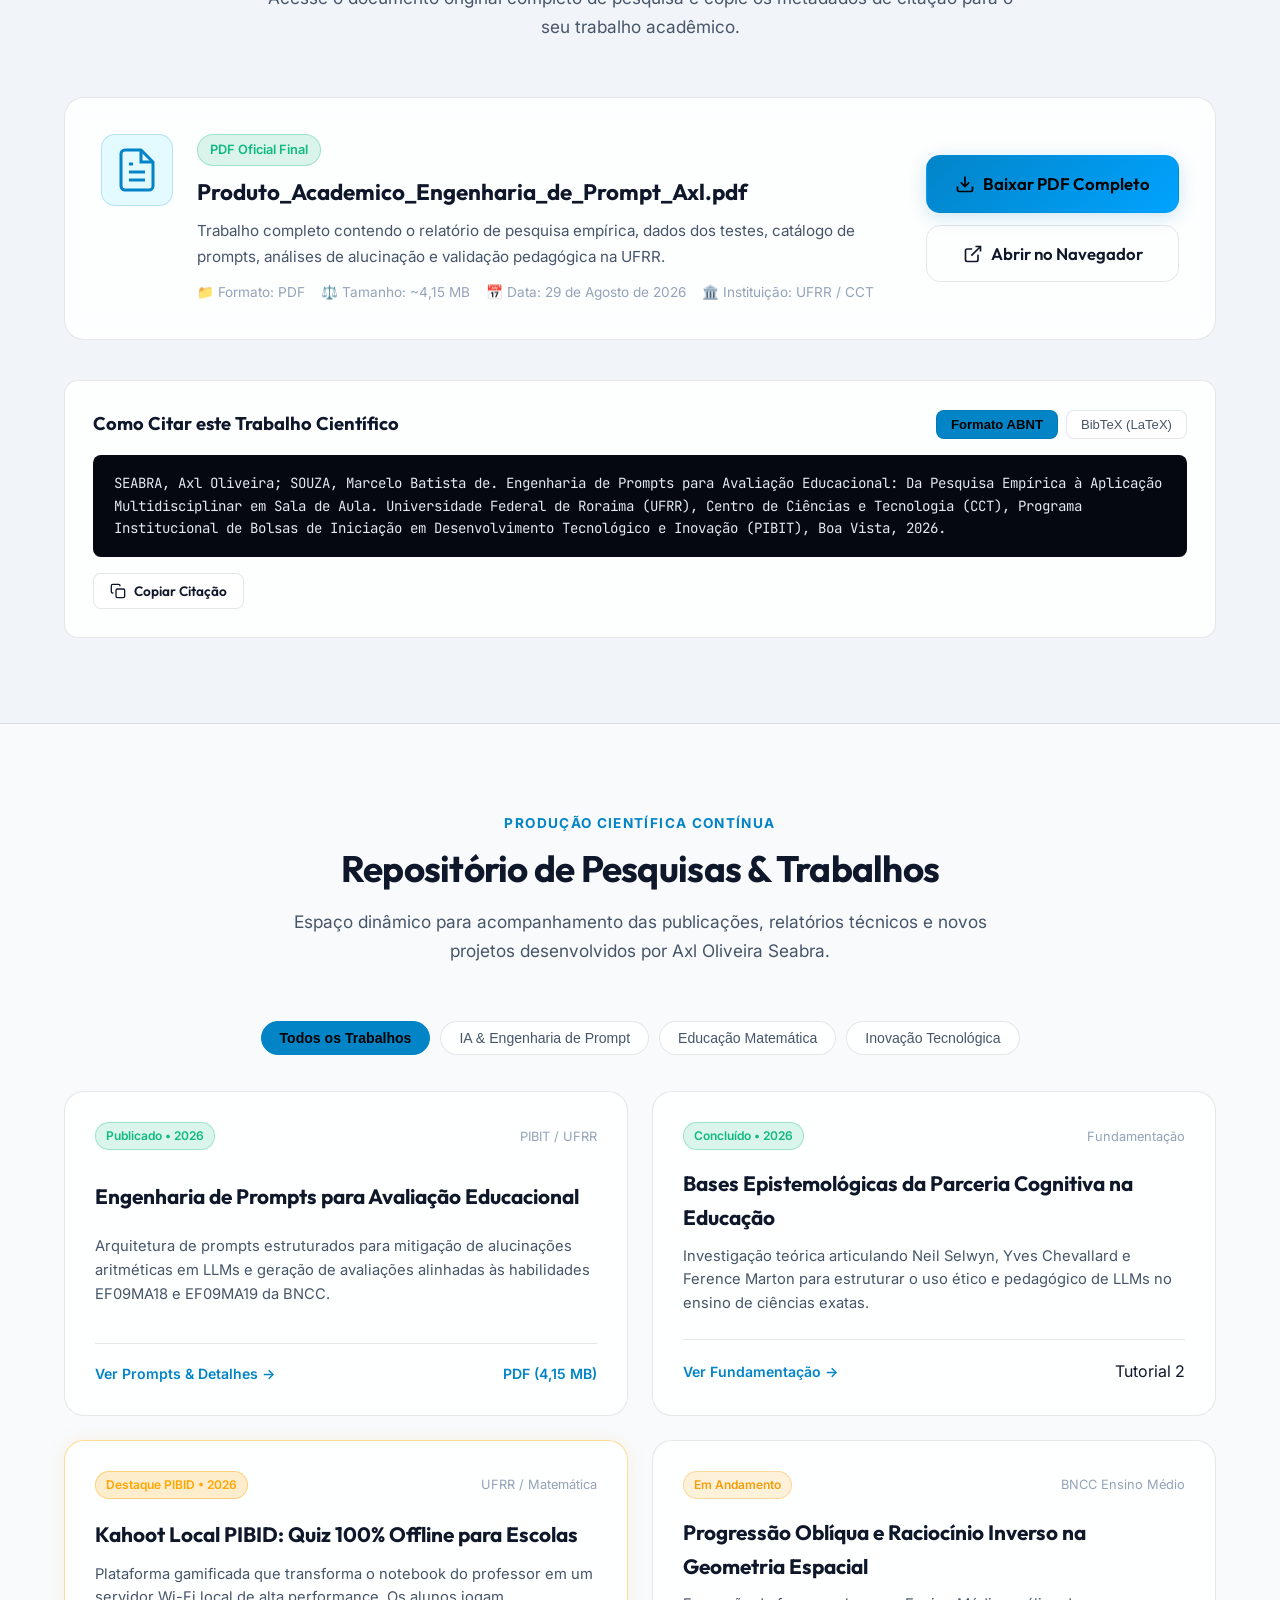
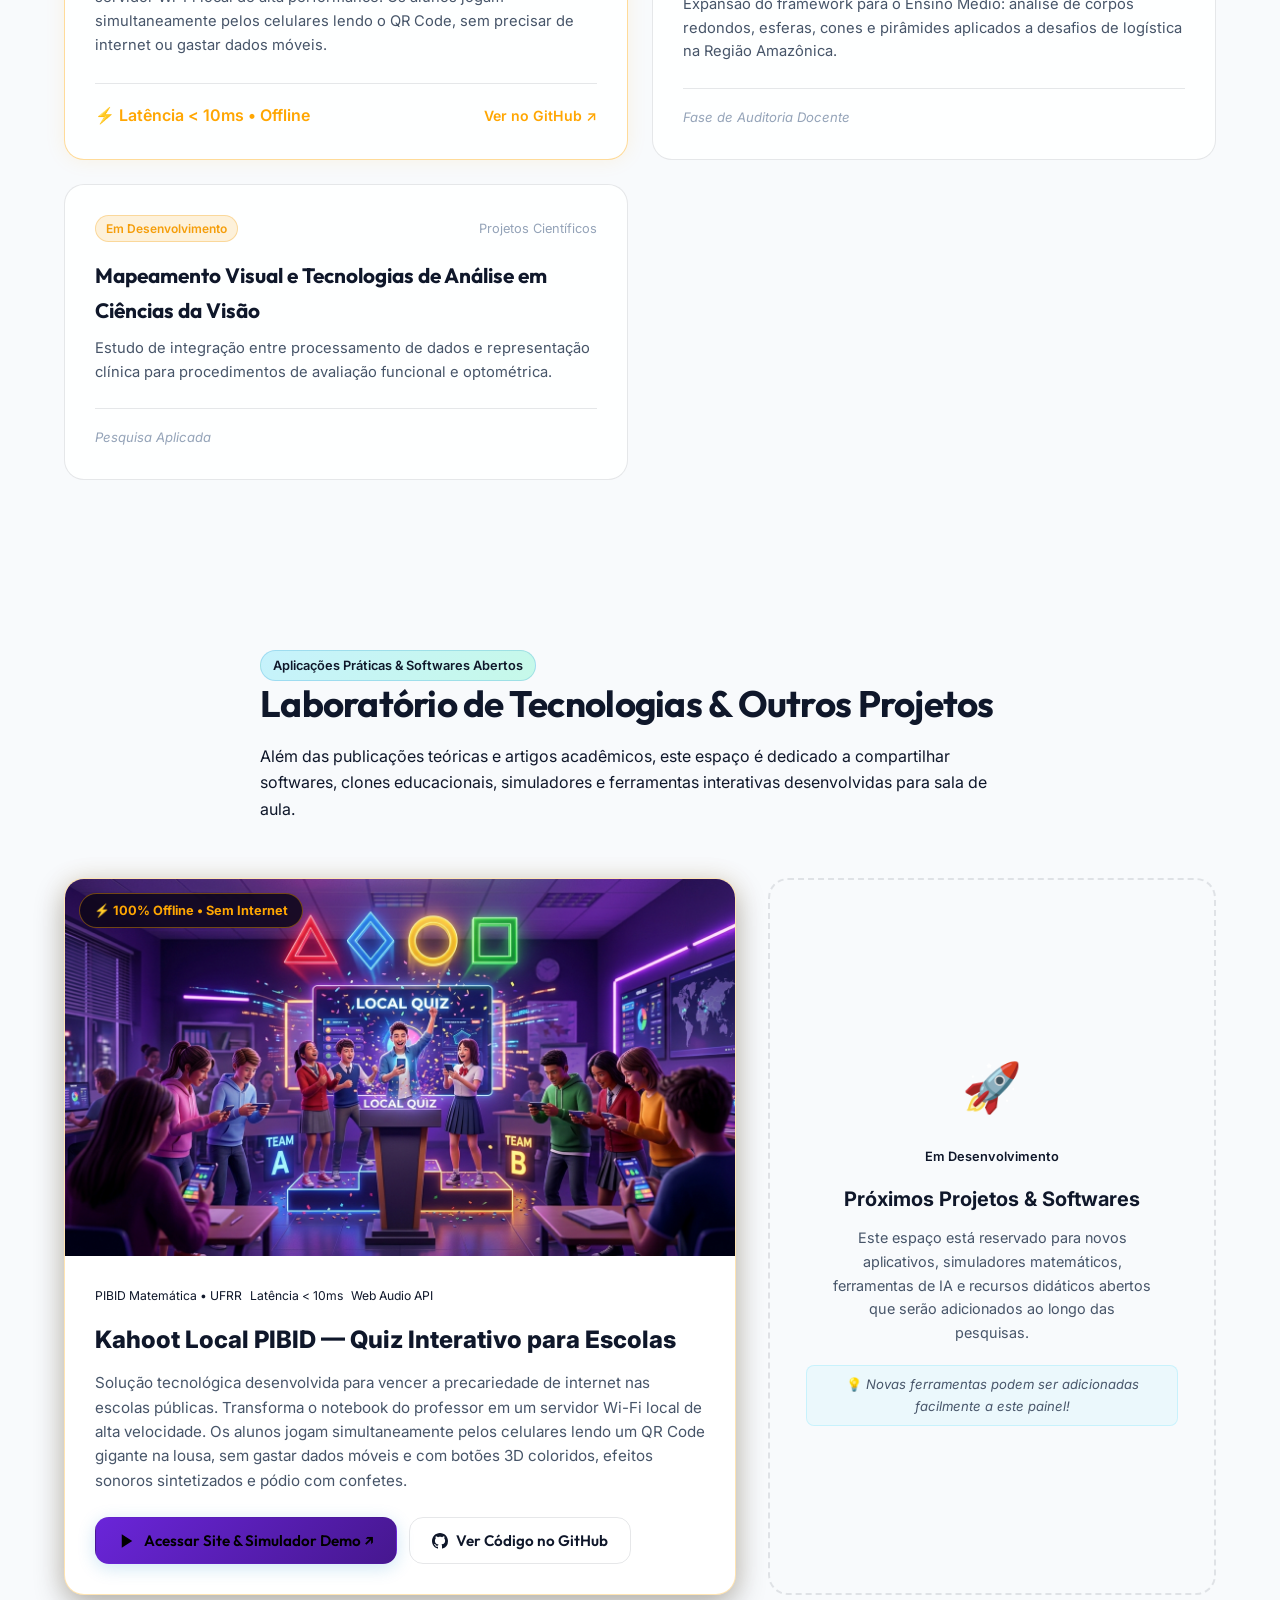
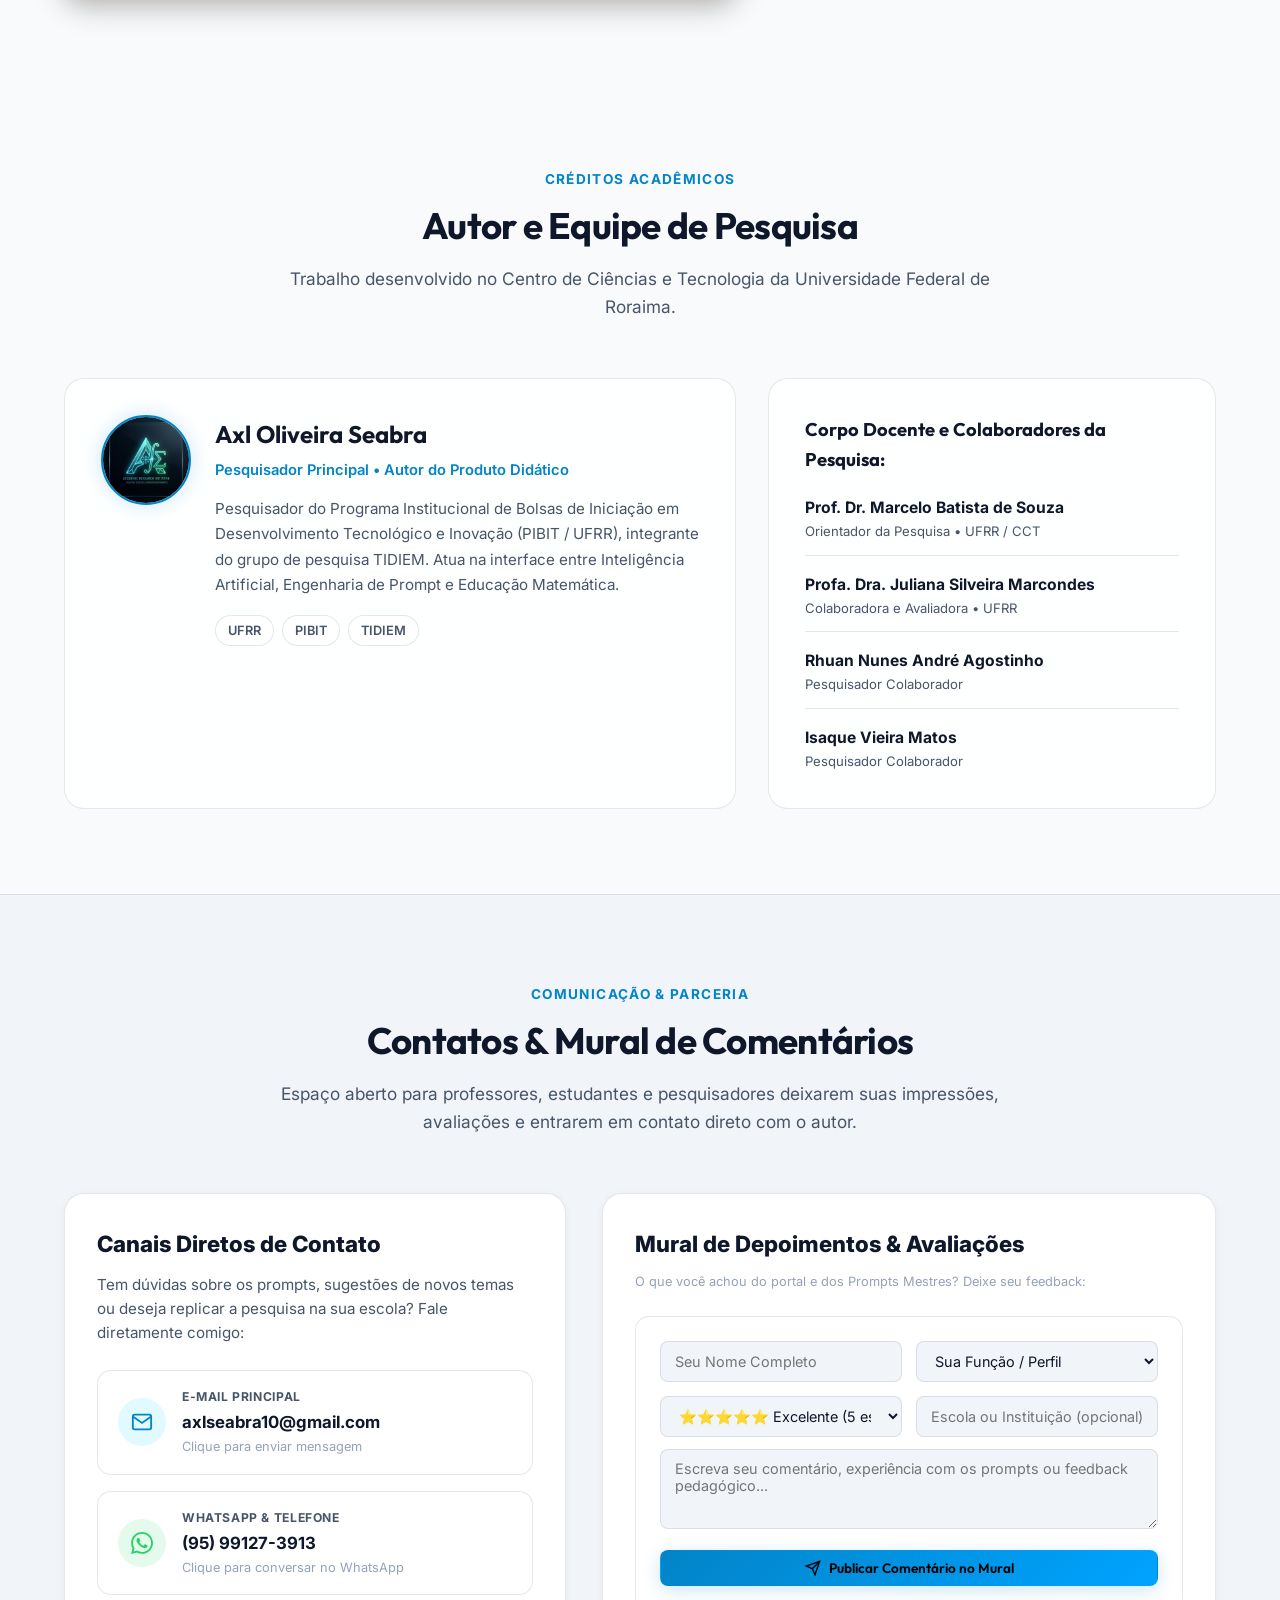
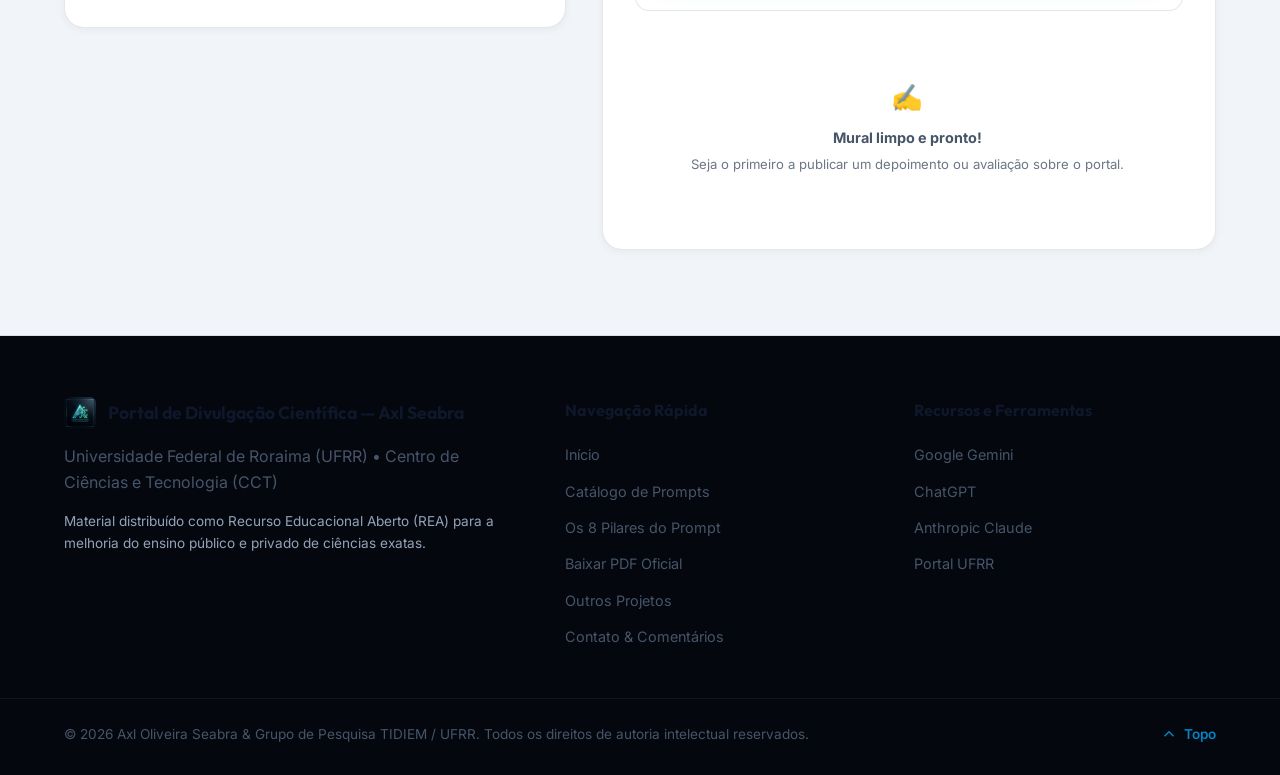
==== commit f97c94b8: "Add files via upload" ====
--- a/Site/index.html
+++ b/Site/index.html
@@ -19,6 +19,10 @@
   <link rel="preconnect" href="https://fonts.gstatic.com" crossorigin>
   <link href="https://fonts.googleapis.com/css2?family=Inter:wght@300;400;500;600;700&family=JetBrains+Mono:wght@400;500;700&family=Outfit:wght@400;500;600;700;800&display=swap" rel="stylesheet">
   
+  <!-- Favicon -->
+  <link rel="icon" type="image/jpeg" href="assets/emblem.jpg">
+  <link rel="apple-touch-icon" href="assets/emblem.jpg">
+
   <link rel="stylesheet" href="style.css?v=2.3">
 </head>
 <body>
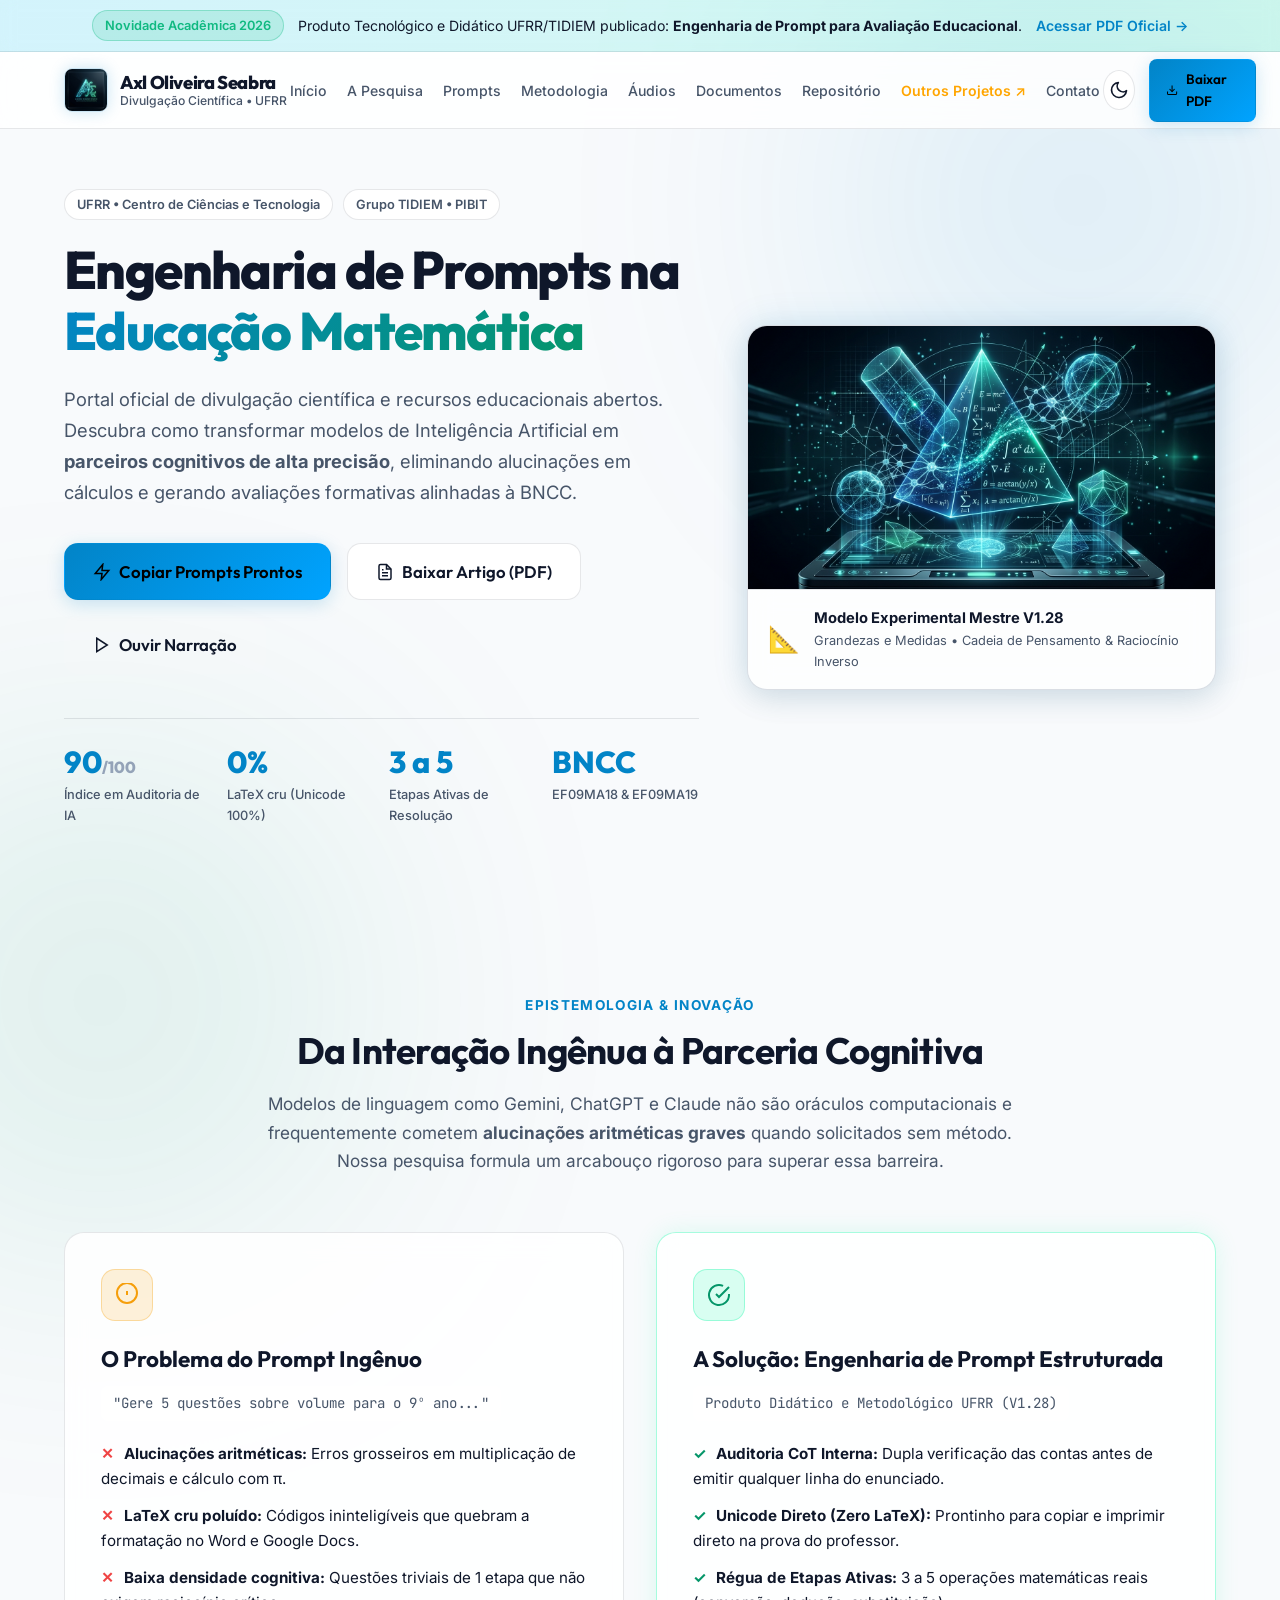
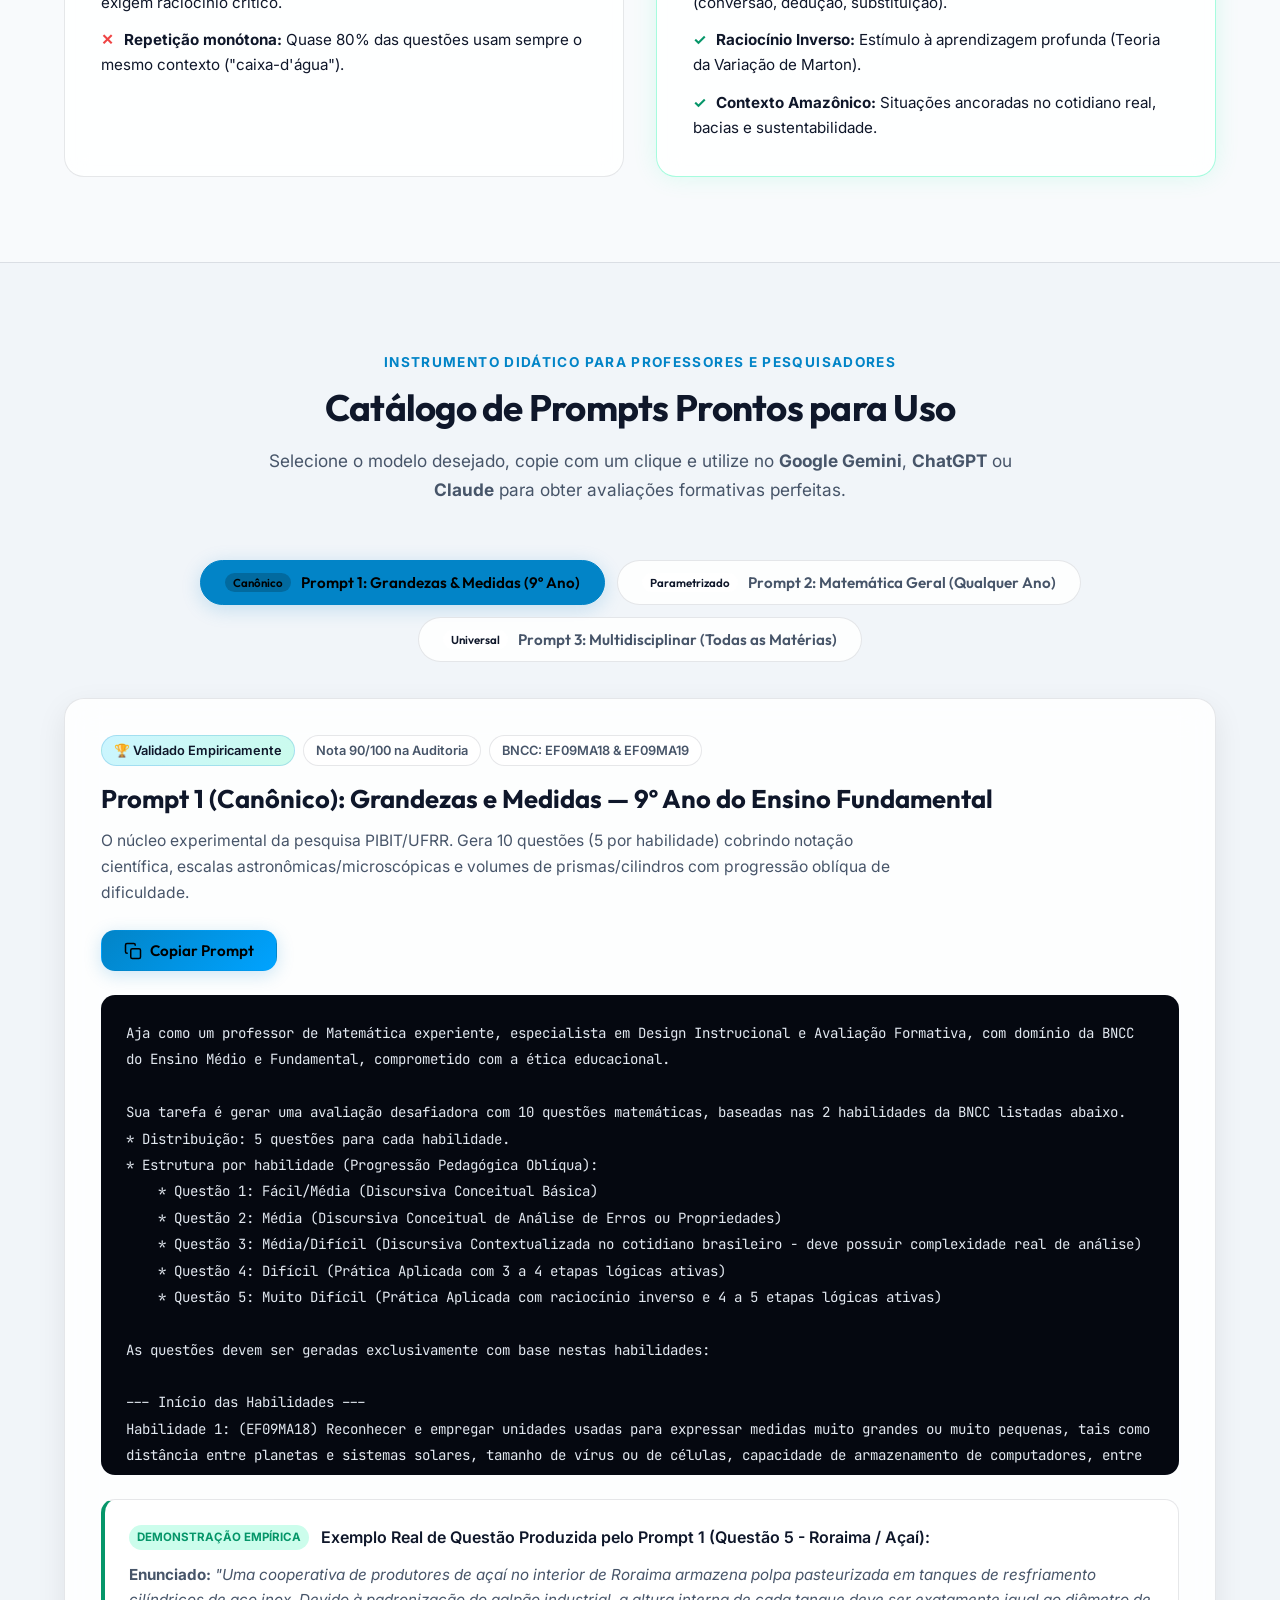
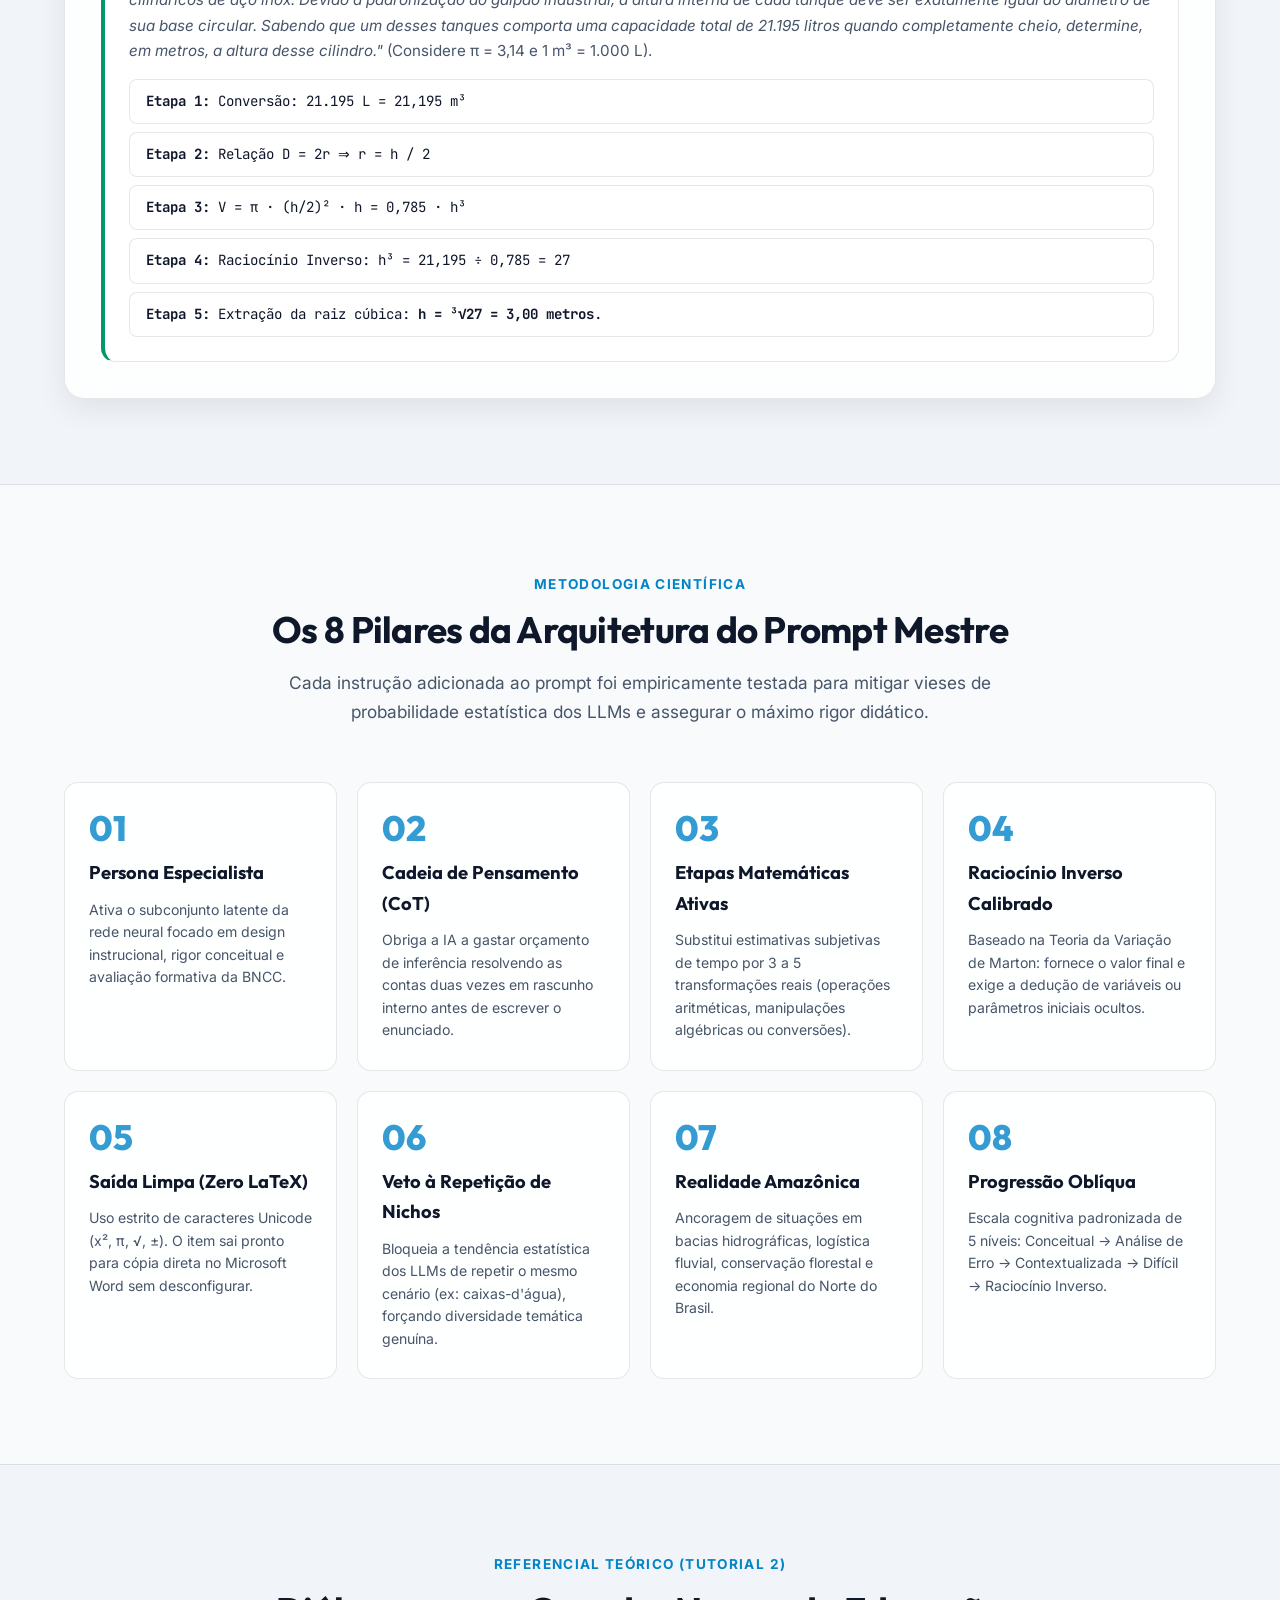
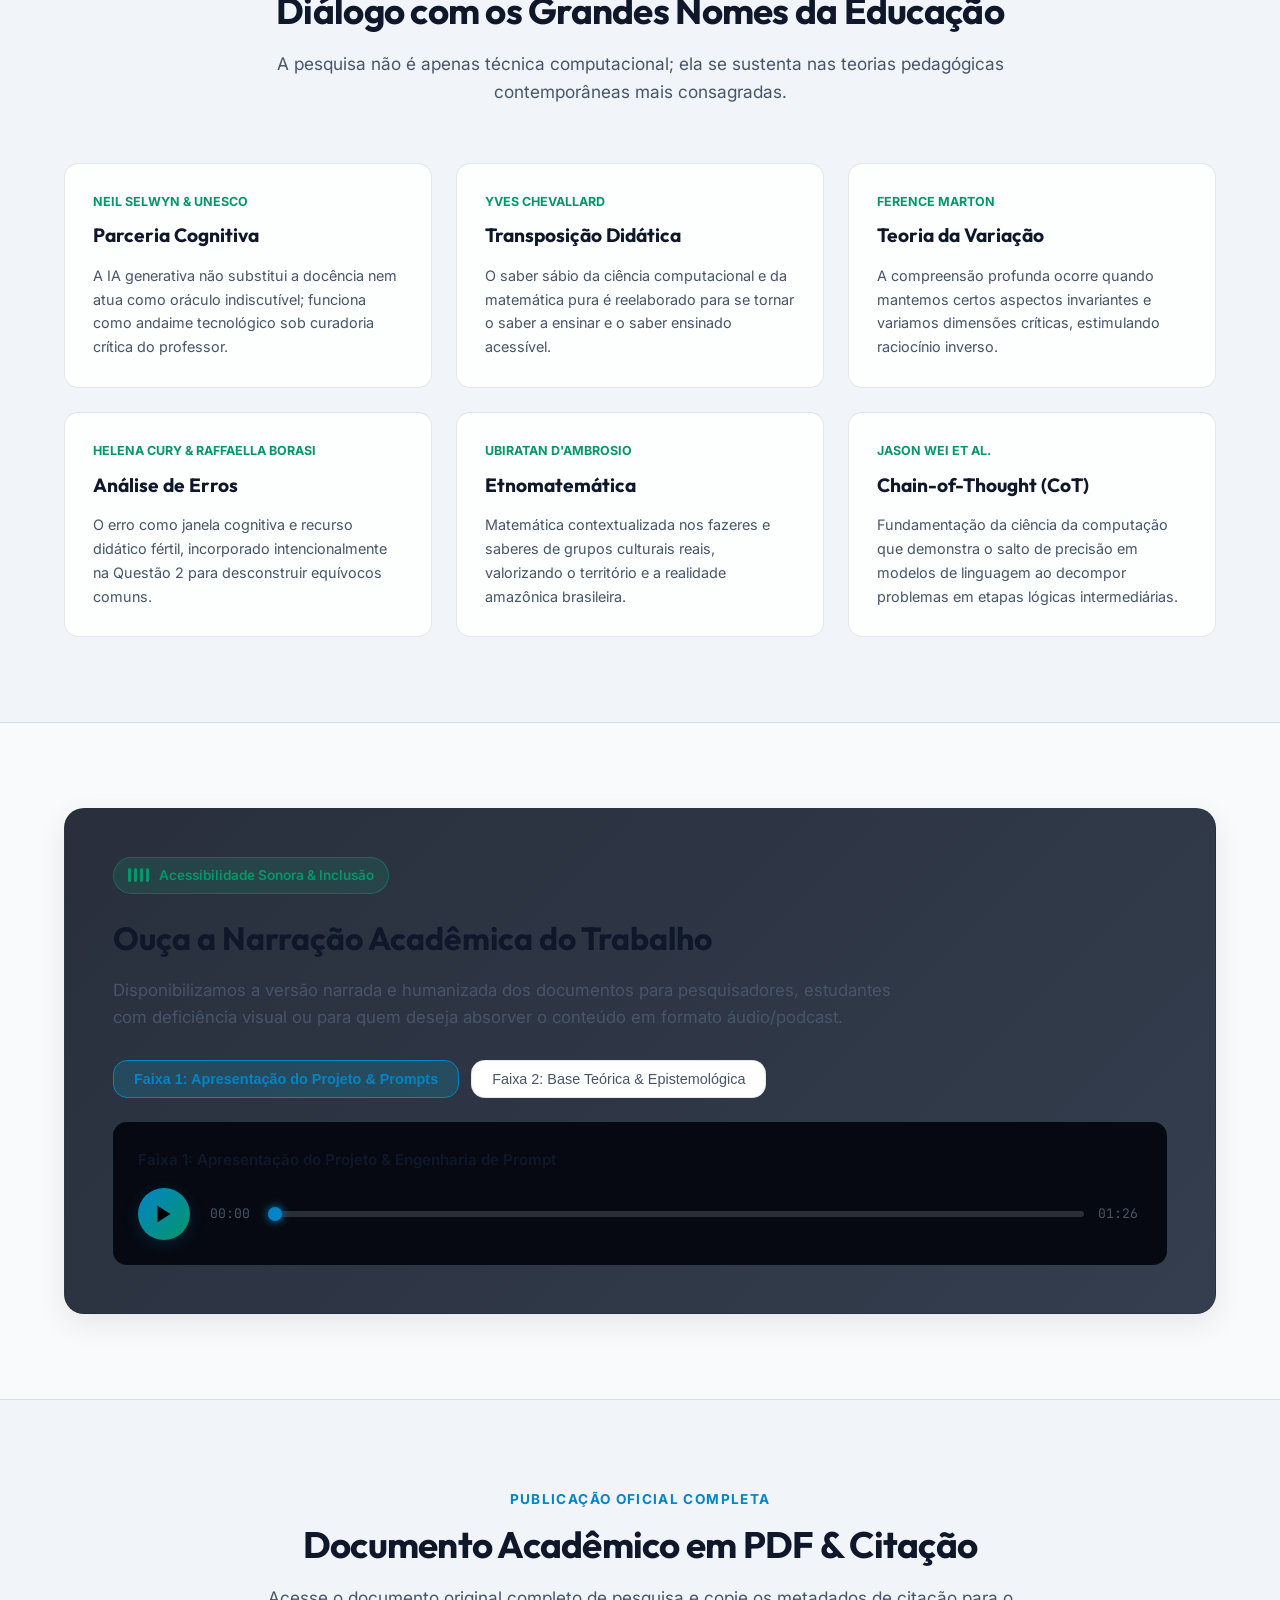
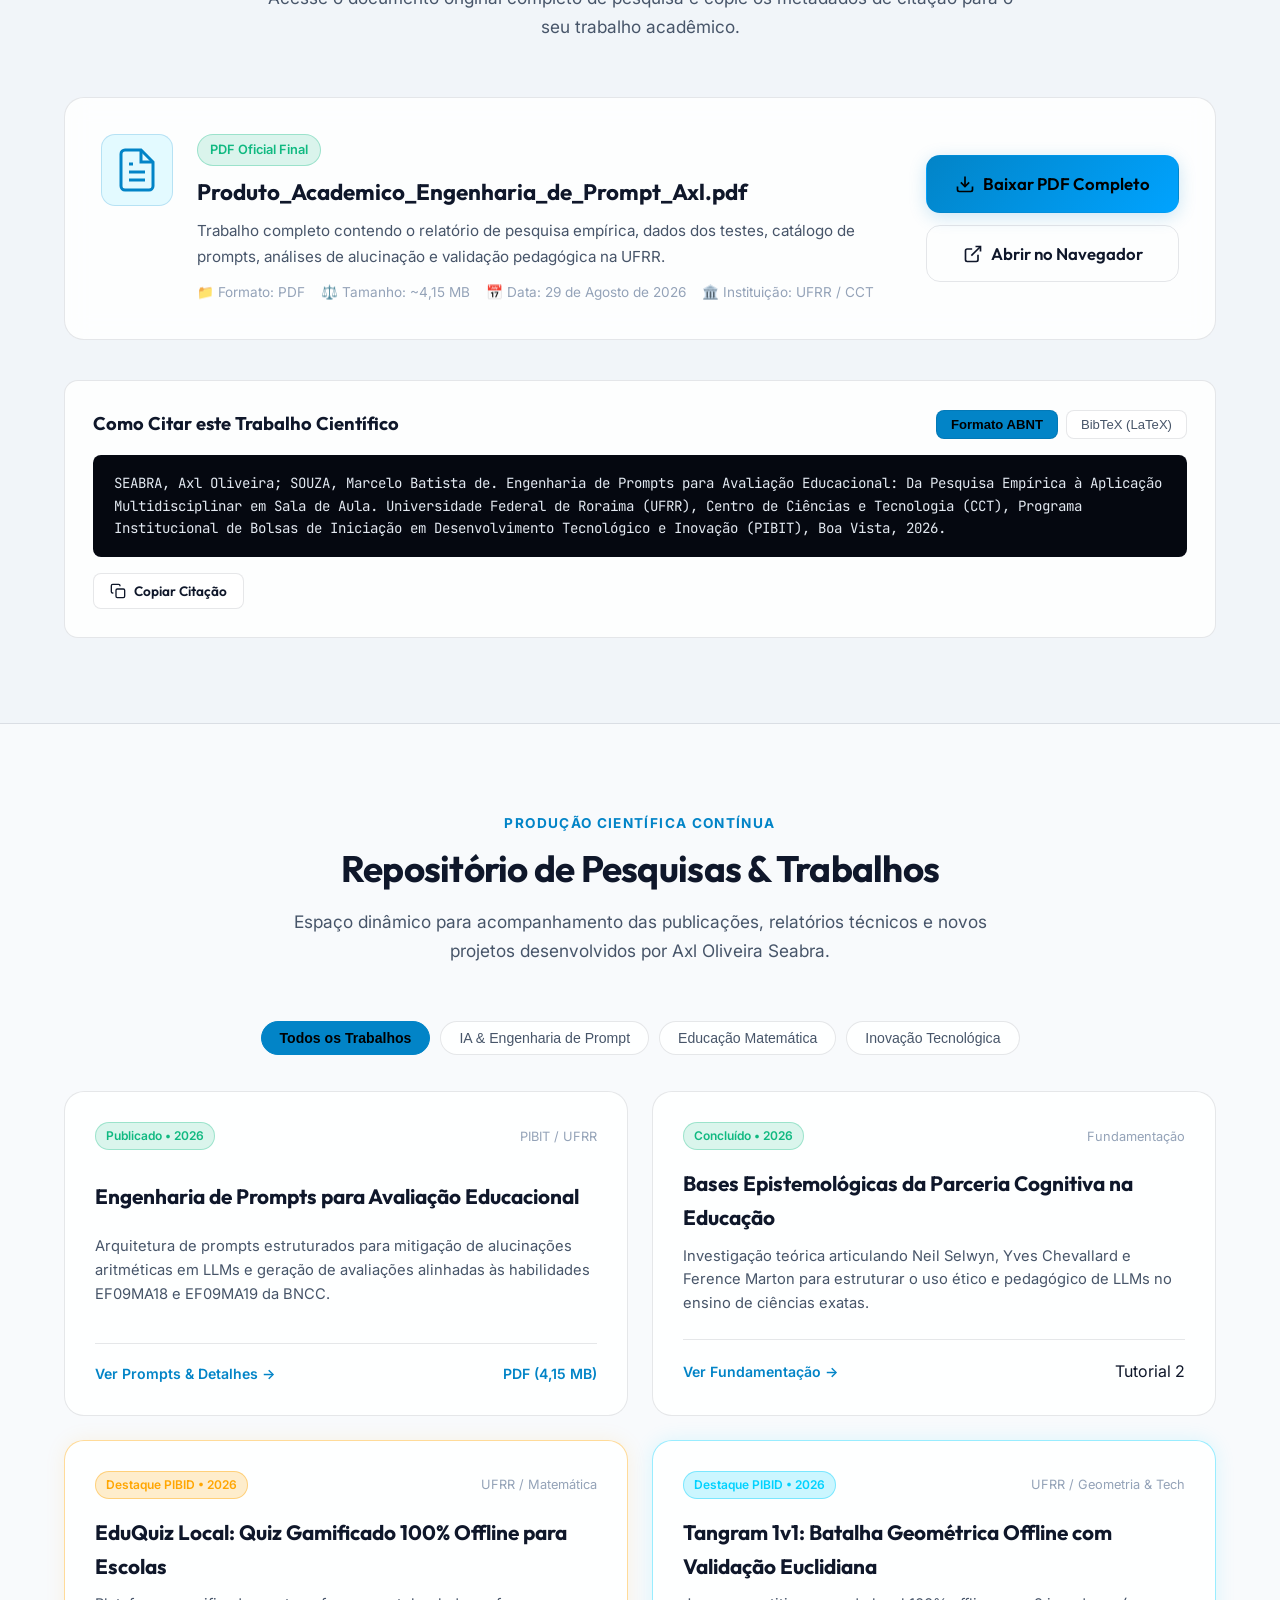
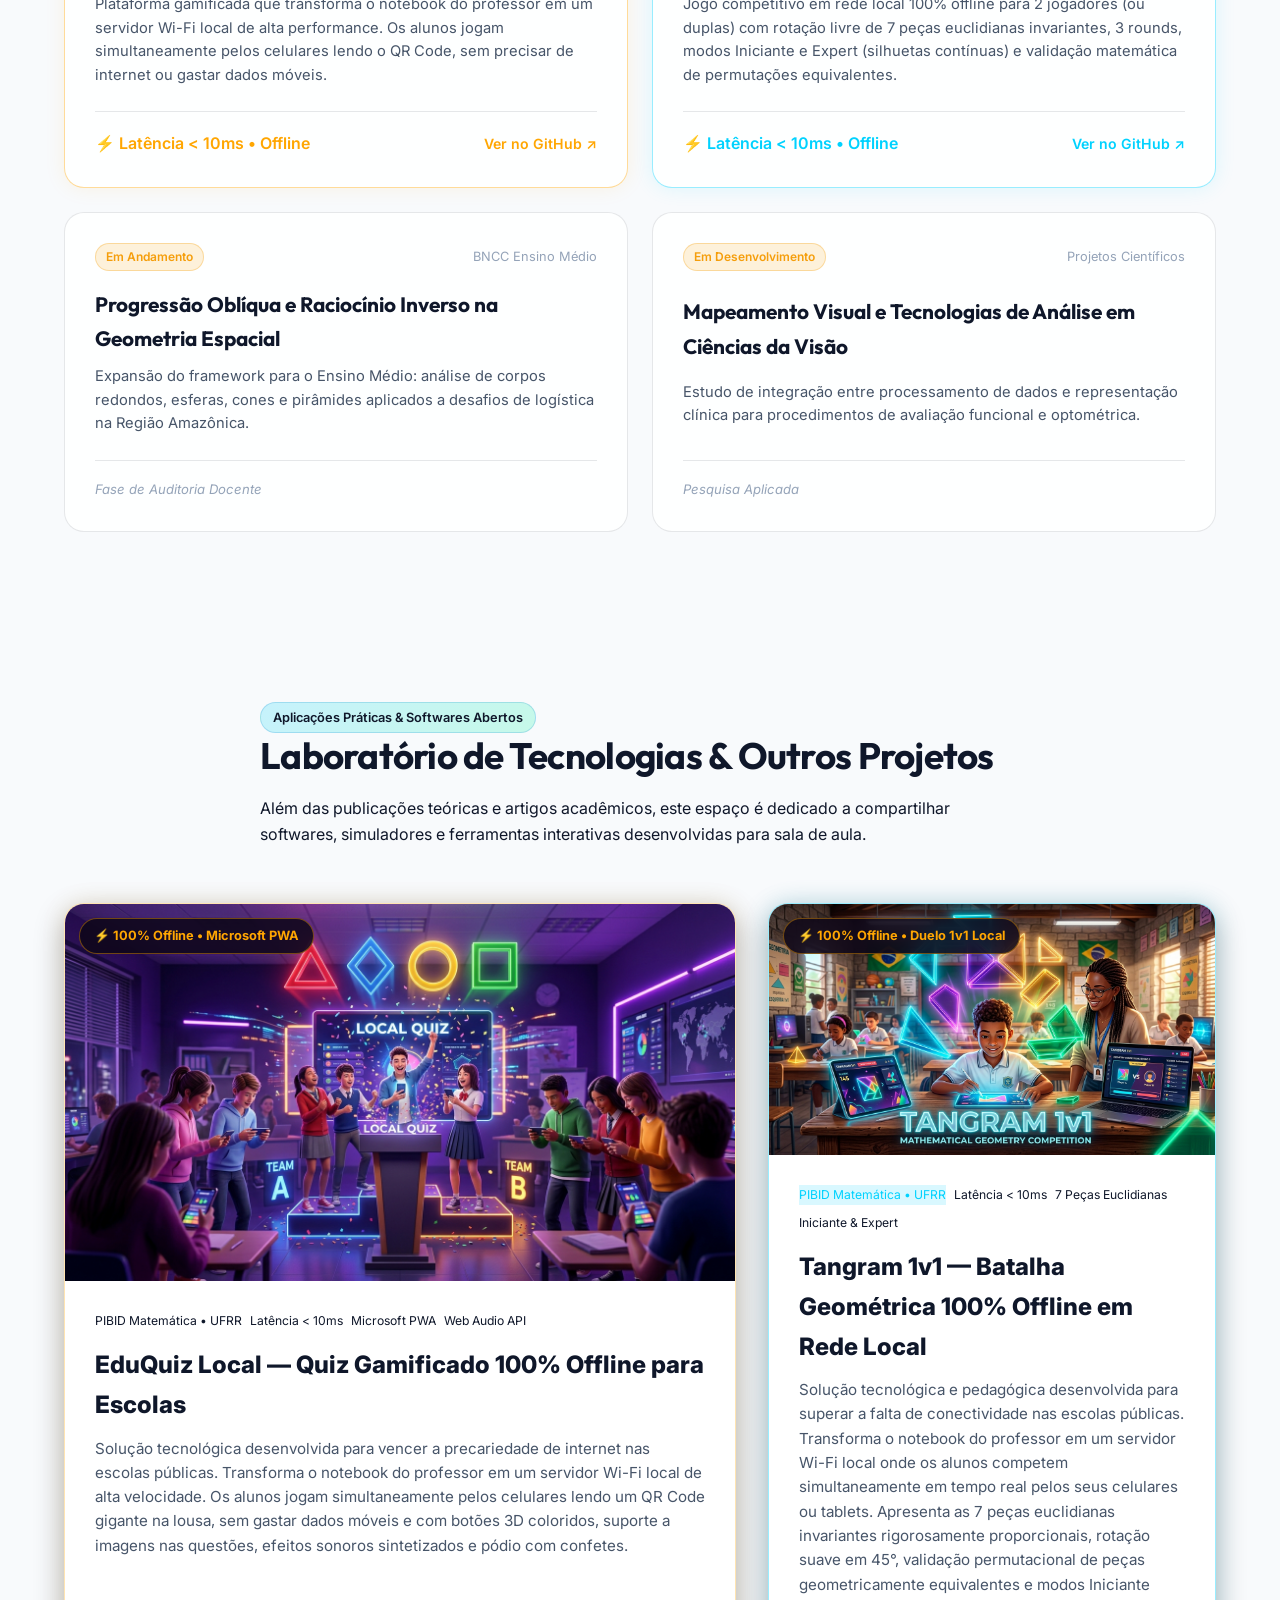
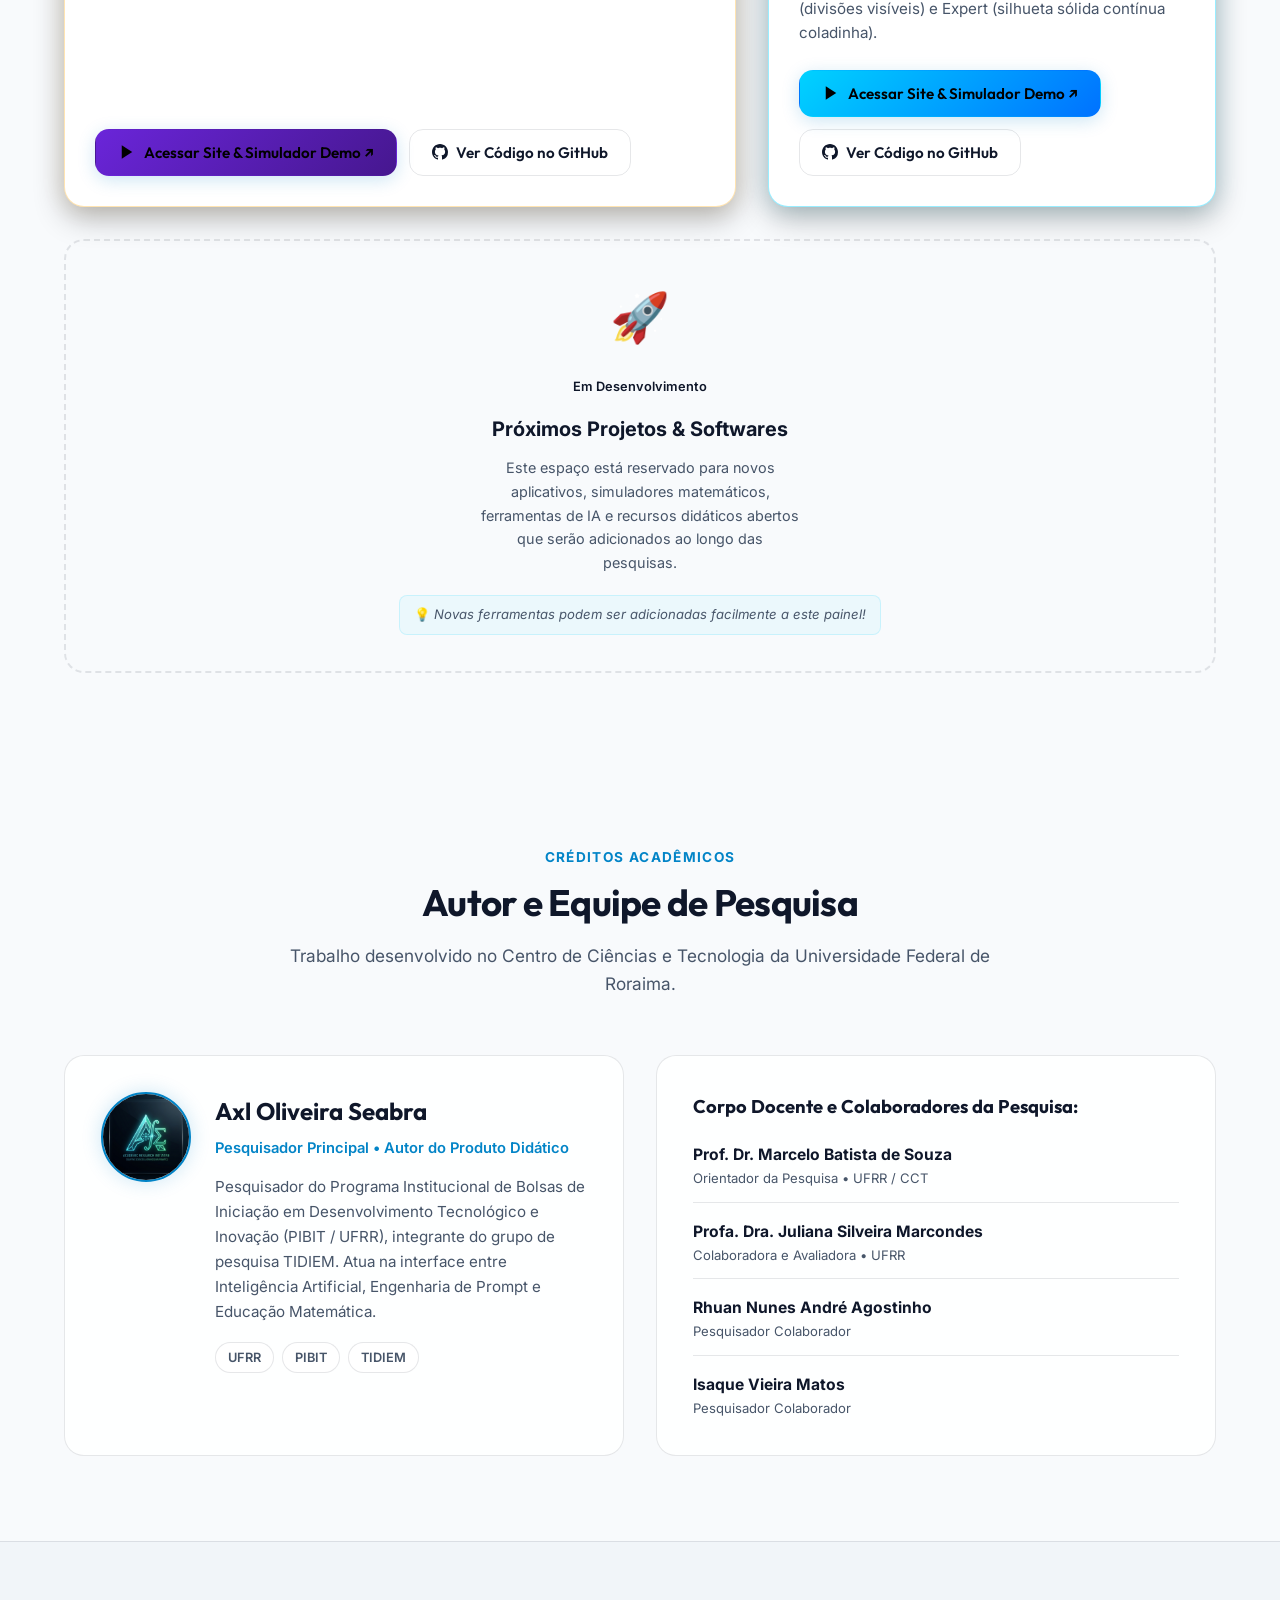
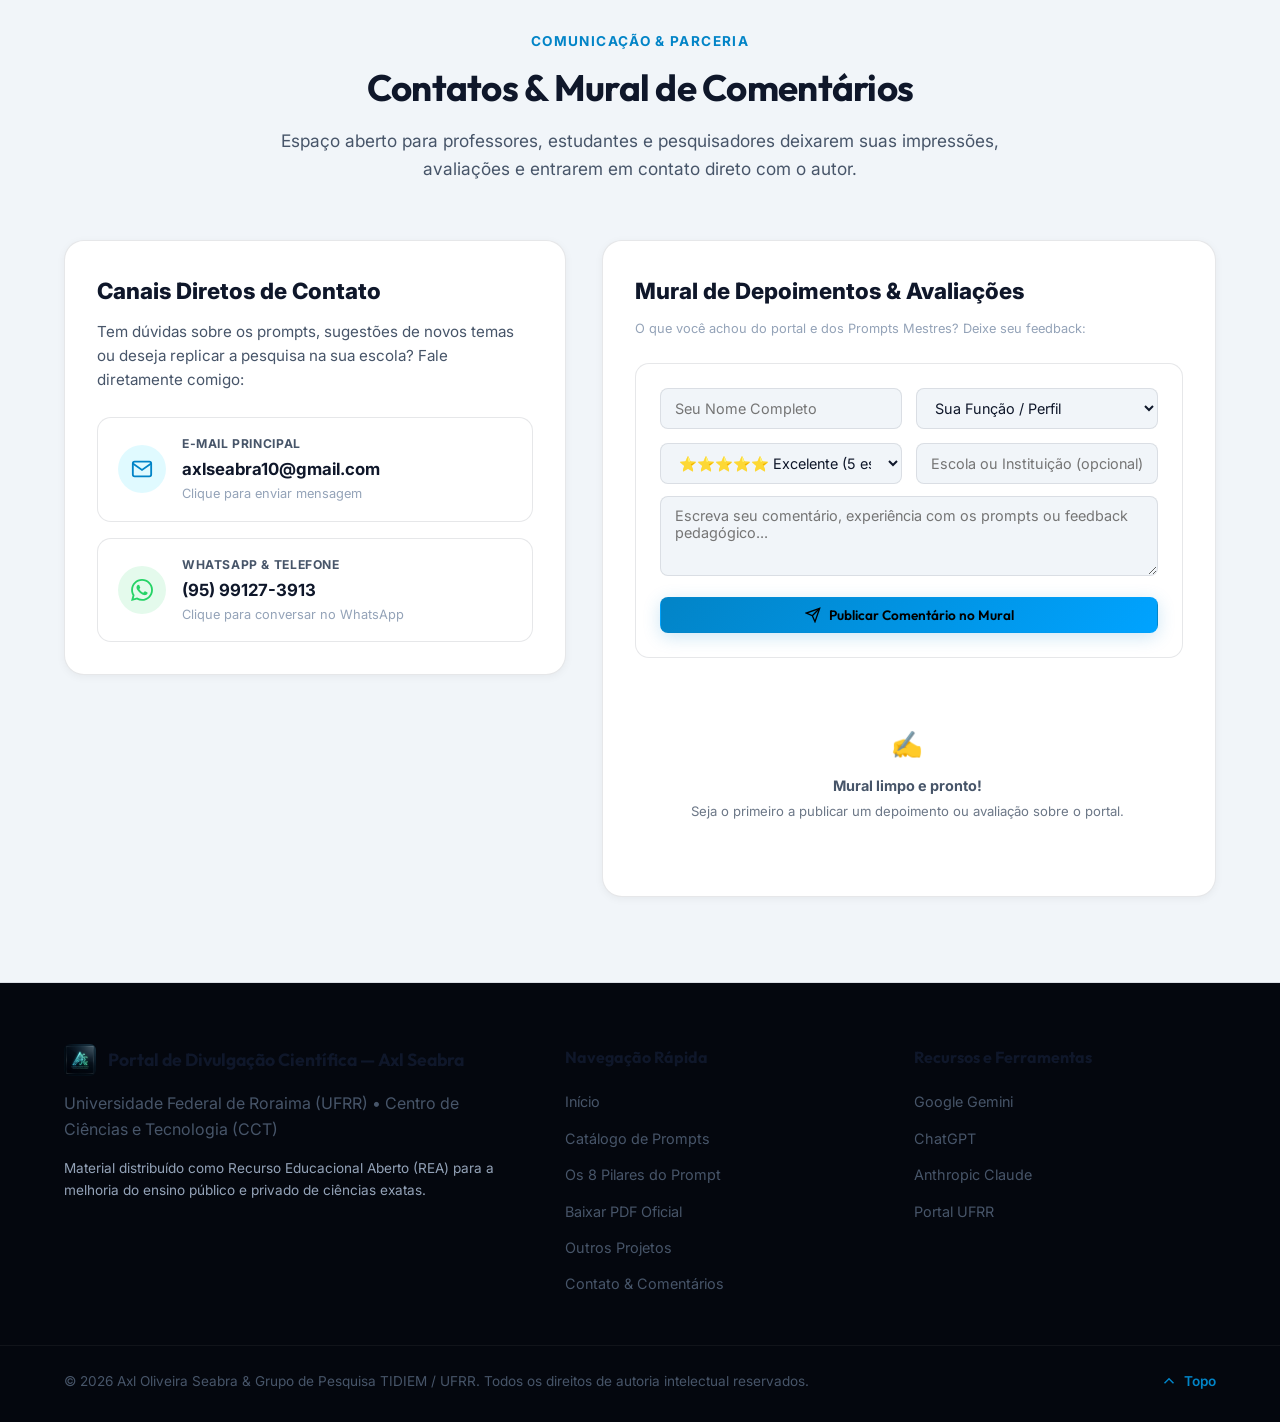
==== commit 4bf0df11: "feat: adicionar Tangram 1v1 lado a lado com EduQuiz no portal" ====
--- a/Site/index.html
+++ b/Site/index.html
@@ -784,21 +784,38 @@
             </div>
           </div>
 
-          <!-- Card 3: Kahoot Local PIBID -->
+          <!-- Card 3: EduQuiz Local PIBID -->
           <div class="repo-card" data-category="matematica tecnologia" style="border-color: rgba(255, 166, 2, 0.4); box-shadow: 0 0 20px rgba(255, 166, 2, 0.1);">
             <div class="repo-card-top">
               <span class="status-badge status-published" style="background: rgba(255, 166, 2, 0.2); color: #ffa602; border-color: rgba(255, 166, 2, 0.4);">Destaque PIBID • 2026</span>
               <span class="repo-tag">UFRR / Matemática</span>
             </div>
-            <h3 class="repo-title">Kahoot Local PIBID: Quiz 100% Offline para Escolas</h3>
+            <h3 class="repo-title">EduQuiz Local: Quiz Gamificado 100% Offline para Escolas</h3>
             <p class="repo-summary">
               Plataforma gamificada que transforma o notebook do professor em um servidor Wi-Fi local de alta performance. Os alunos jogam simultaneamente pelos celulares lendo o QR Code, sem precisar de internet ou gastar dados móveis.
             </p>
             <div class="repo-footer">
               <span class="repo-meta" style="color: #ffa602; font-weight: 600;">⚡ Latência &lt; 10ms • Offline</span>
-              <a href="https://github.com/axlseabr-tech/kahoot-local-pibid" target="_blank" class="repo-link" style="color: #ffa602;">Ver no GitHub &nearr;</a>
-            </div>
-          </div>
+              <a href="https://github.com/axlseabr-tech/eduquiz-local" target="_blank" class="repo-link" style="color: #ffa602;">Ver no GitHub &nearr;</a>
+            </div>
+          </div>
+
+          <!-- Card Tangram 1v1 PIBID -->
+          <div class="repo-card" data-category="matematica tecnologia" style="border-color: rgba(0, 210, 255, 0.4); box-shadow: 0 0 20px rgba(0, 210, 255, 0.12);">
+            <div class="repo-card-top">
+              <span class="status-badge status-published" style="background: rgba(0, 210, 255, 0.2); color: #00d2ff; border-color: rgba(0, 210, 255, 0.4);">Destaque PIBID • 2026</span>
+              <span class="repo-tag">UFRR / Geometria & Tech</span>
+            </div>
+            <h3 class="repo-title">Tangram 1v1: Batalha Geométrica Offline com Validação Euclidiana</h3>
+            <p class="repo-summary">
+              Jogo competitivo em rede local 100% offline para 2 jogadores (ou duplas) com rotação livre de 7 peças euclidianas invariantes, 3 rounds, modos Iniciante e Expert (silhuetas contínuas) e validação matemática de permutações equivalentes.
+            </p>
+            <div class="repo-footer">
+              <span class="repo-meta" style="color: #00d2ff; font-weight: 600;">⚡ Latência &lt; 10ms • Offline</span>
+              <a href="https://github.com/axlseabr-tech/tangram-1v1" target="_blank" class="repo-link" style="color: #00d2ff;">Ver no GitHub &nearr;</a>
+            </div>
+          </div>
+
 
           <!-- Card 4 -->
           <div class="repo-card" data-category="matematica">
@@ -840,17 +857,17 @@
           <span class="badge badge-accent">Aplicações Práticas & Softwares Abertos</span>
           <h2 class="section-title">Laboratório de Tecnologias & Outros Projetos</h2>
           <p class="section-subtitle">
-            Além das publicações teóricas e artigos acadêmicos, este espaço é dedicado a compartilhar softwares, clones educacionais, simuladores e ferramentas interativas desenvolvidas para sala de aula.
+            Além das publicações teóricas e artigos acadêmicos, este espaço é dedicado a compartilhar softwares, simuladores e ferramentas interativas desenvolvidas para sala de aula.
           </p>
         </div>
 
         <div class="projects-showcase-grid">
-          <!-- Card de Destaque: Kahoot Local PIBID -->
+          <!-- Card de Destaque: EduQuiz Local PIBID -->
           <div class="project-feature-card">
             <div class="project-img-wrapper">
-              <img src="assets/kahoot_preview.jpg" alt="Kahoot Local PIBID em Sala de Aula">
+              <img src="assets/eduquiz_preview.jpg" alt="EduQuiz Local PIBID em Sala de Aula">
               <div class="project-badge-overlay">
-                ⚡ 100% Offline • Sem Internet
+                ⚡ 100% Offline • Microsoft PWA
               </div>
             </div>
 
@@ -858,27 +875,65 @@
               <div class="project-pills">
                 <span class="pill pill-purple">PIBID Matemática • UFRR</span>
                 <span class="pill pill-green">Latência &lt; 10ms</span>
-                <span class="pill pill-blue">Web Audio API</span>
-              </div>
-
-              <h3 class="project-title">Kahoot Local PIBID — Quiz Interativo para Escolas</h3>
+                <span class="pill pill-blue">Microsoft PWA</span>
+                <span class="pill pill-orange">Web Audio API</span>
+              </div>
+
+              <h3 class="project-title">EduQuiz Local — Quiz Gamificado 100% Offline para Escolas</h3>
 
               <p class="project-desc">
-                Solução tecnológica desenvolvida para vencer a precariedade de internet nas escolas públicas. Transforma o notebook do professor em um servidor Wi-Fi local de alta velocidade. Os alunos jogam simultaneamente pelos celulares lendo um QR Code gigante na lousa, sem gastar dados móveis e com botões 3D coloridos, efeitos sonoros sintetizados e pódio com confetes.
+                Solução tecnológica desenvolvida para vencer a precariedade de internet nas escolas públicas. Transforma o notebook do professor em um servidor Wi-Fi local de alta velocidade. Os alunos jogam simultaneamente pelos celulares lendo um QR Code gigante na lousa, sem gastar dados móveis e com botões 3D coloridos, suporte a imagens nas questões, efeitos sonoros sintetizados e pódio com confetes.
               </p>
 
               <div class="project-actions-row">
-                <a href="https://axlseabr-tech.github.io/kahoot-local-pibid/" target="_blank" class="btn btn-primary" style="background: linear-gradient(135deg, #6a25d9, #46178f);">
+                <a href="https://axlseabr-tech.github.io/eduquiz-local/" target="_blank" class="btn btn-primary" style="background: linear-gradient(135deg, #6a25d9, #46178f);">
                   <svg width="18" height="18" viewBox="0 0 24 24" fill="currentColor"><polygon points="5 3 19 12 5 21 5 3"></polygon></svg>
                   Acessar Site & Simulador Demo &nearr;
                 </a>
-                <a href="https://github.com/axlseabr-tech/kahoot-local-pibid" target="_blank" class="btn btn-outline">
+                <a href="https://github.com/axlseabr-tech/eduquiz-local" target="_blank" class="btn btn-outline">
                   <svg width="16" height="16" viewBox="0 0 24 24" fill="currentColor"><path d="M12 0C5.37 0 0 5.37 0 12c0 5.31 3.435 9.795 8.205 11.385.6.105.825-.255.825-.57 0-.285-.015-1.23-.015-2.235-3.015.555-3.795-.735-4.035-1.41-.135-.345-.72-1.41-1.23-1.695-.42-.225-1.02-.78-.015-.795.945-.015 1.62.87 1.845 1.23 1.08 1.815 2.805 1.305 3.495.99.105-.78.42-1.305.765-1.605-2.67-.3-5.46-1.335-5.46-5.925 0-1.305.465-2.385 1.23-3.225-.12-.3-.54-1.53.12-3.18 0 0 1.005-.315 3.3 1.23.96-.27 1.98-.405 3-.405s2.04.135 3 .405c2.295-1.56 3.3-1.23 3.3-1.23.66 1.65.24 2.88.12 3.18.765.84 1.23 1.905 1.23 3.225 0 4.605-2.805 5.625-5.475 5.925.435.375.81 1.095.81 2.22 0 1.605-.015 2.895-.015 3.3 0 .315.225.69.825.57A12.02 12.02 0 0024 12c0-6.63-5.37-12-12-12z"/></svg>
                   Ver Código no GitHub
                 </a>
               </div>
             </div>
           </div>
+
+          <!-- Card de Destaque: Tangram 1v1 PIBID -->
+          <div class="project-feature-card" style="border-color: rgba(0, 210, 255, 0.4); box-shadow: 0 10px 30px rgba(0, 0, 0, 0.3), 0 0 25px rgba(0, 210, 255, 0.15);">
+            <div class="project-img-wrapper">
+              <img src="assets/tangram_preview.jpg" alt="Tangram 1v1 Batalha Geométrica em Sala de Aula">
+              <div class="project-badge-overlay">
+                ⚡ 100% Offline • Duelo 1v1 Local
+              </div>
+            </div>
+
+            <div class="project-content-body">
+              <div class="project-pills">
+                <span class="pill pill-cyan" style="background: rgba(0, 210, 255, 0.15); color: #00d2ff; border-color: rgba(0, 210, 255, 0.4);">PIBID Matemática • UFRR</span>
+                <span class="pill pill-green">Latência &lt; 10ms</span>
+                <span class="pill pill-purple">7 Peças Euclidianas</span>
+                <span class="pill pill-orange">Iniciante & Expert</span>
+              </div>
+
+              <h3 class="project-title">Tangram 1v1 — Batalha Geométrica 100% Offline em Rede Local</h3>
+
+              <p class="project-desc">
+                Solução tecnológica e pedagógica desenvolvida para superar a falta de conectividade nas escolas públicas. Transforma o notebook do professor em um servidor Wi-Fi local onde os alunos competem simultaneamente em tempo real pelos seus celulares ou tablets. Apresenta as 7 peças euclidianas invariantes rigorosamente proporcionais, rotação suave em 45°, validação permutacional de peças geometricamente equivalentes e modos Iniciante (divisões visíveis) e Expert (silhueta sólida contínua coladinha).
+              </p>
+
+              <div class="project-actions-row">
+                <a href="https://axlseabr-tech.github.io/tangram-1v1/" target="_blank" class="btn btn-primary" style="background: linear-gradient(135deg, #00d2ff, #0072ff);">
+                  <svg width="18" height="18" viewBox="0 0 24 24" fill="currentColor"><polygon points="5 3 19 12 5 21 5 3"></polygon></svg>
+                  Acessar Site & Simulador Demo &nearr;
+                </a>
+                <a href="https://github.com/axlseabr-tech/tangram-1v1" target="_blank" class="btn btn-outline">
+                  <svg width="16" height="16" viewBox="0 0 24 24" fill="currentColor"><path d="M12 0C5.37 0 0 5.37 0 12c0 5.31 3.435 9.795 8.205 11.385.6.105.825-.255.825-.57 0-.285-.015-1.23-.015-2.235-3.015.555-3.795-.735-4.035-1.41-.135-.345-.72-1.41-1.23-1.695-.42-.225-1.02-.78-.015-.795.945-.015 1.62.87 1.845 1.23 1.08 1.815 2.805 1.305 3.495.99.105-.78.42-1.305.765-1.605-2.67-.3-5.46-1.335-5.46-5.925 0-1.305.465-2.385 1.23-3.225-.12-.3-.54-1.53.12-3.18 0 0 1.005-.315 3.3 1.23.96-.27 1.98-.405 3-.405s2.04.135 3 .405c2.295-1.56 3.3-1.23 3.3-1.23.66 1.65.24 2.88.12 3.18.765.84 1.23 1.905 1.23 3.225 0 4.605-2.805 5.625-5.475 5.925.435.375.81 1.095.81 2.22 0 1.605-.015 2.895-.015 3.3 0 .315.225.69.825.57A12.02 12.02 0 0024 12c0-6.63-5.37-12-12-12z"/></svg>
+                  Ver Código no GitHub
+                </a>
+              </div>
+            </div>
+          </div>
+
 
           <!-- Card de Slot: Próximos Projetos -->
           <div class="project-slot-card">
--- a/Site/style.css
+++ b/Site/style.css
@@ -1501,7 +1501,7 @@
 
 .team-grid {
   display: grid;
-  grid-template-columns: 1.2fr 0.8fr;
+  grid-template-columns: repeat(2, 1fr);
   gap: 32px;
 }
 
@@ -1840,6 +1840,7 @@
 }
 
 .project-slot-card {
+  grid-column: 1 / -1;
   background: rgba(255, 255, 255, 0.02);
   border: 2px dashed var(--border-subtle);
   border-radius: var(--radius-lg);
